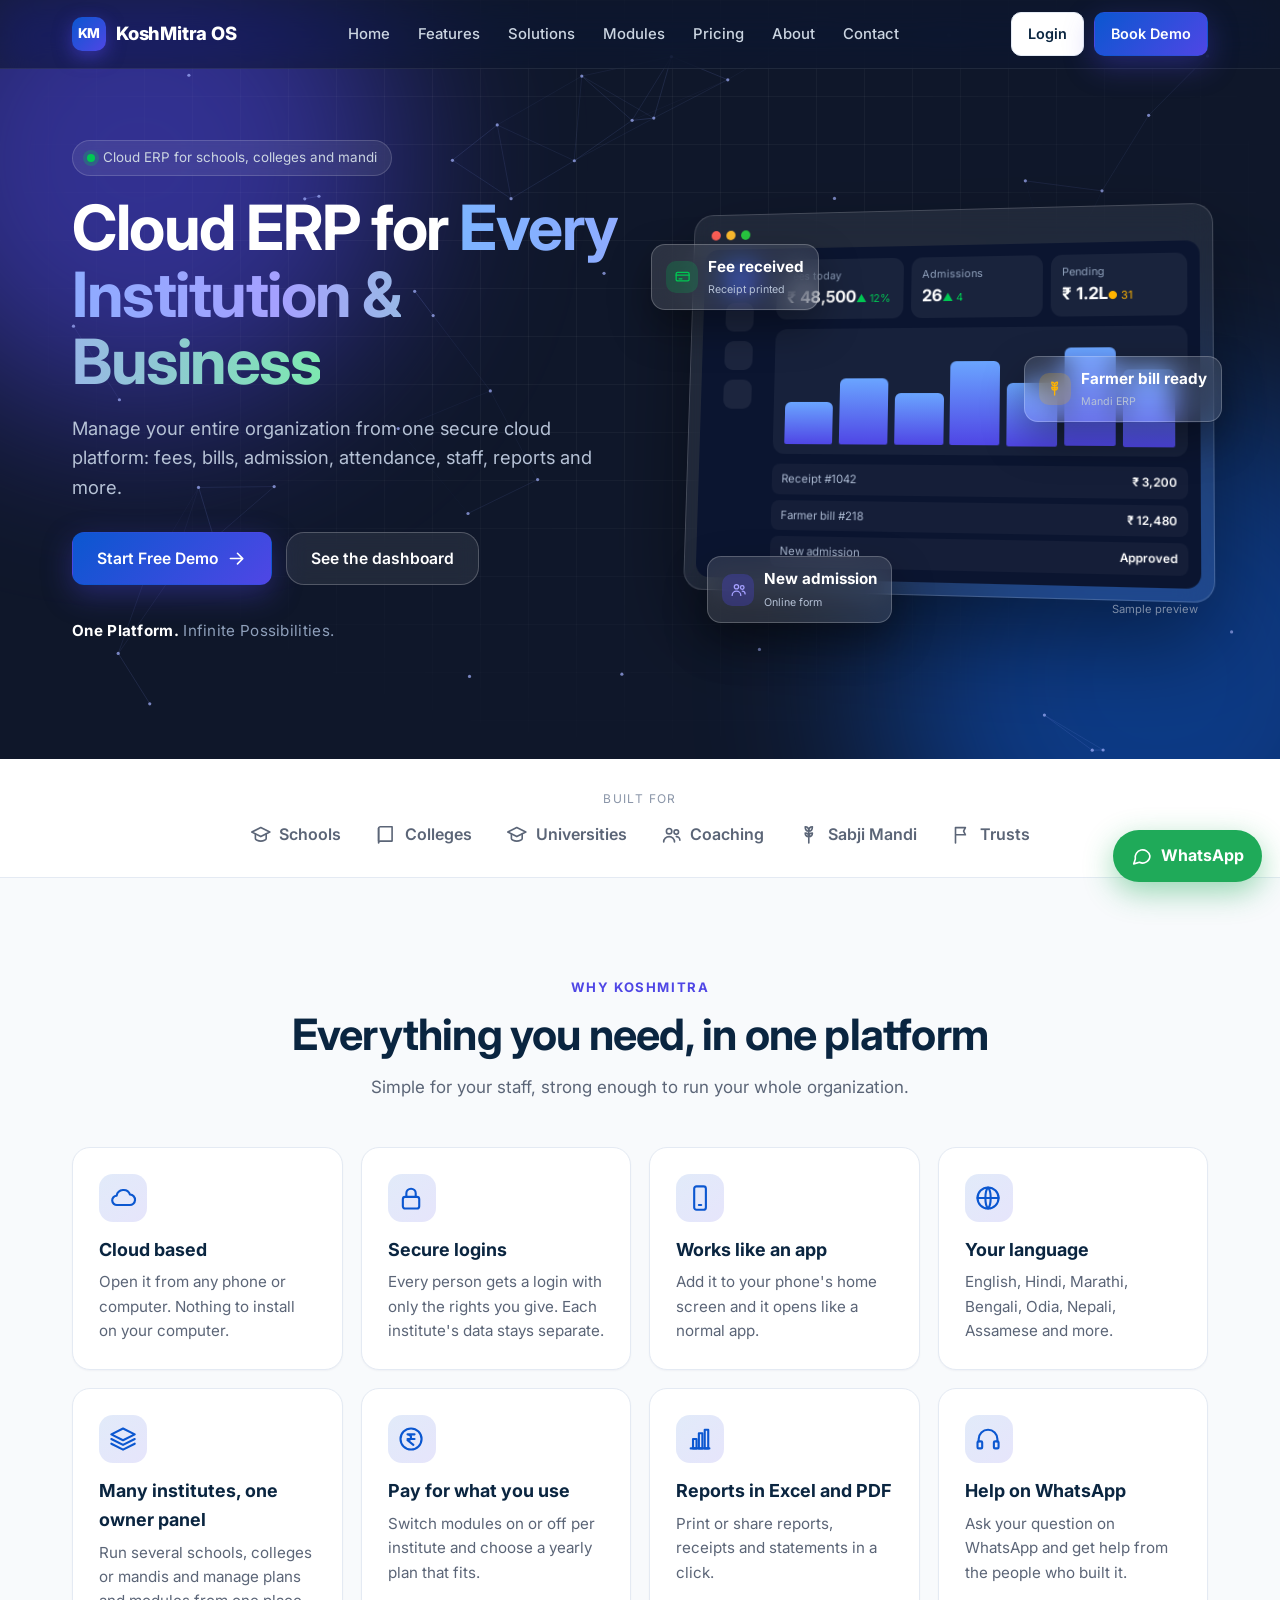
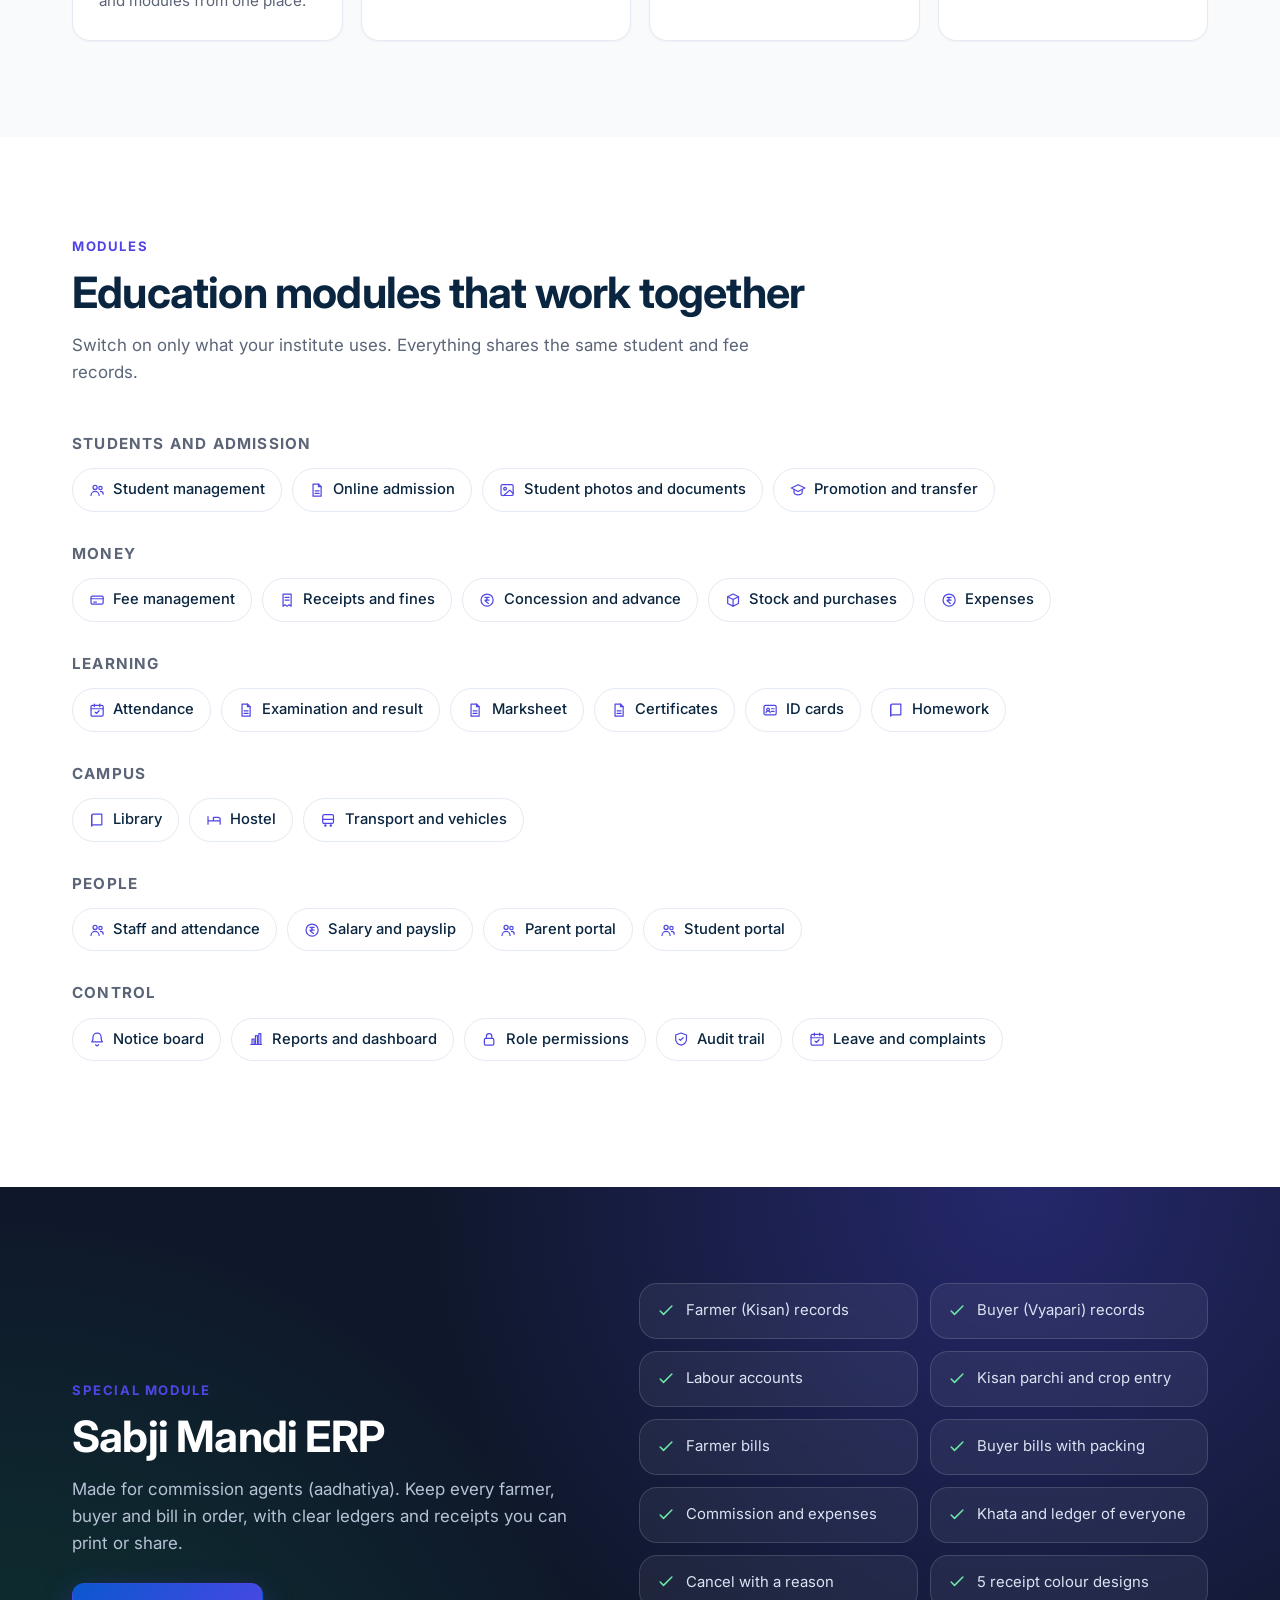
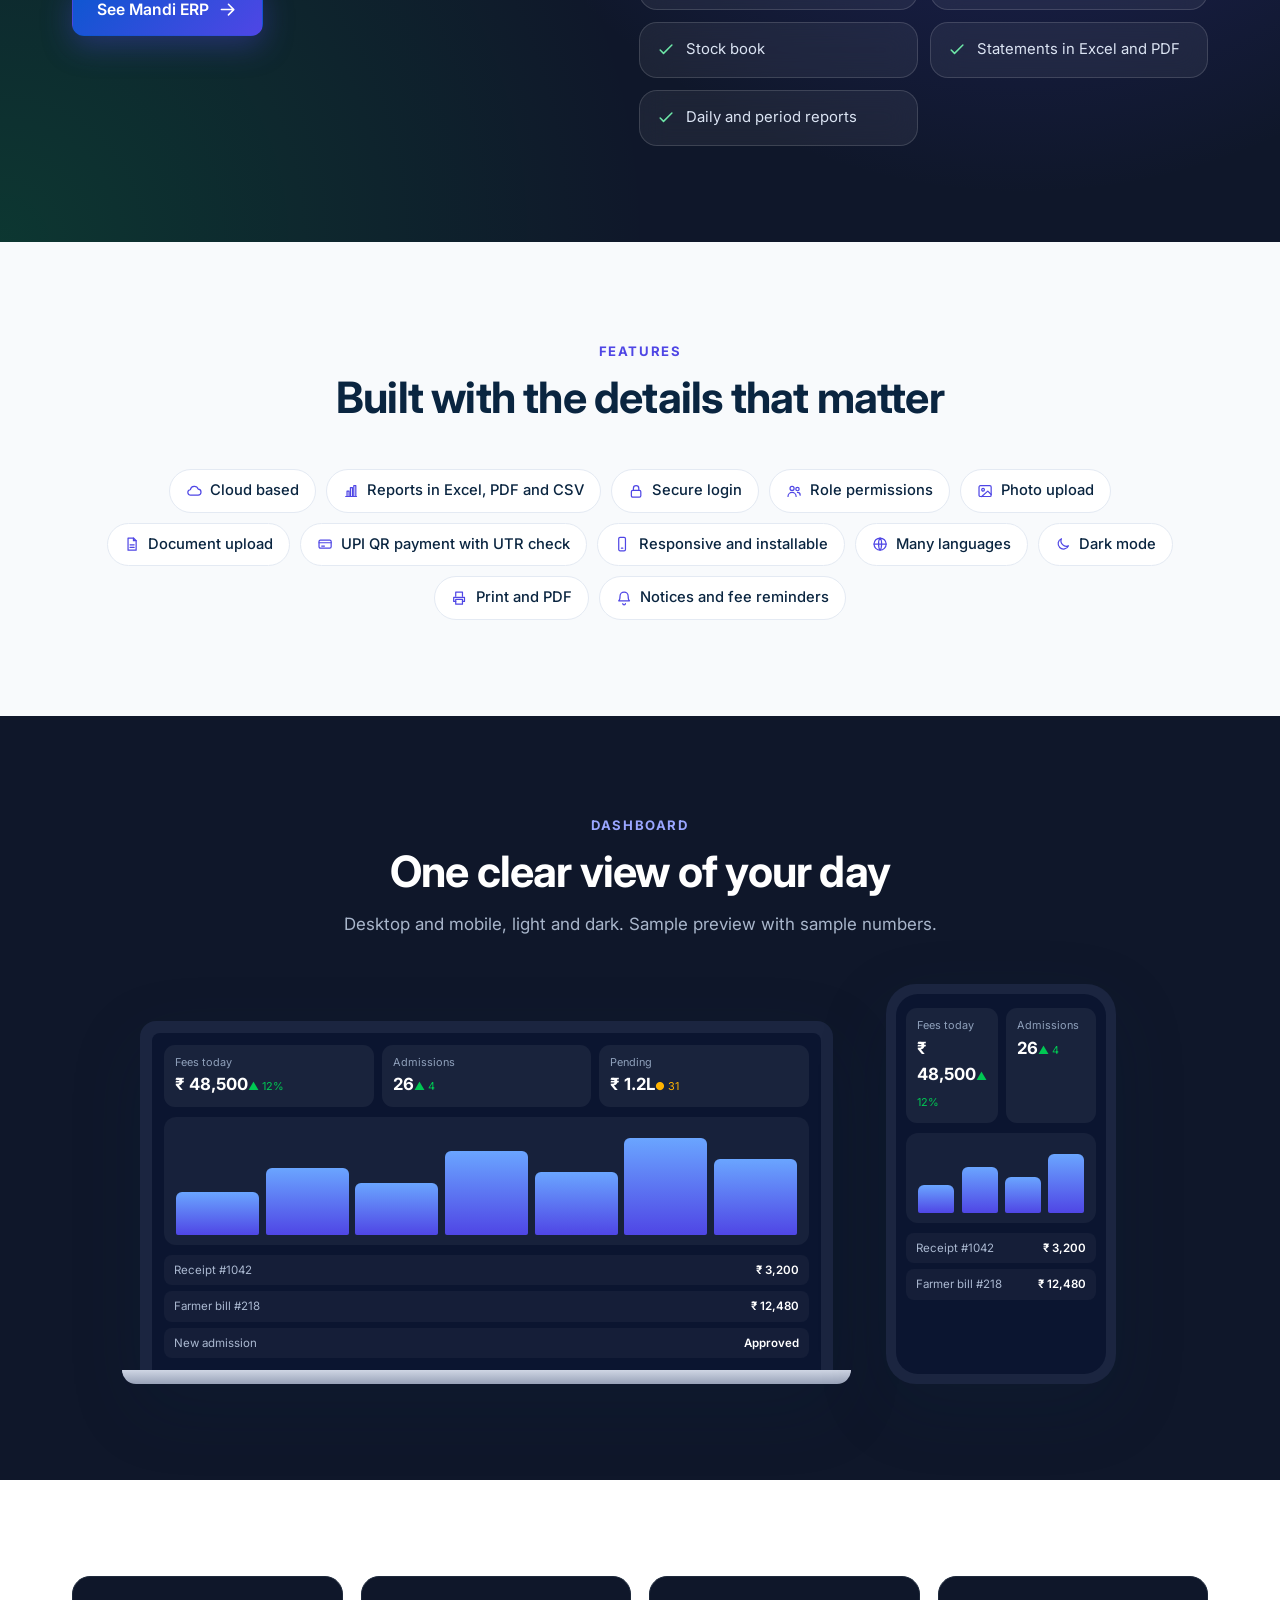
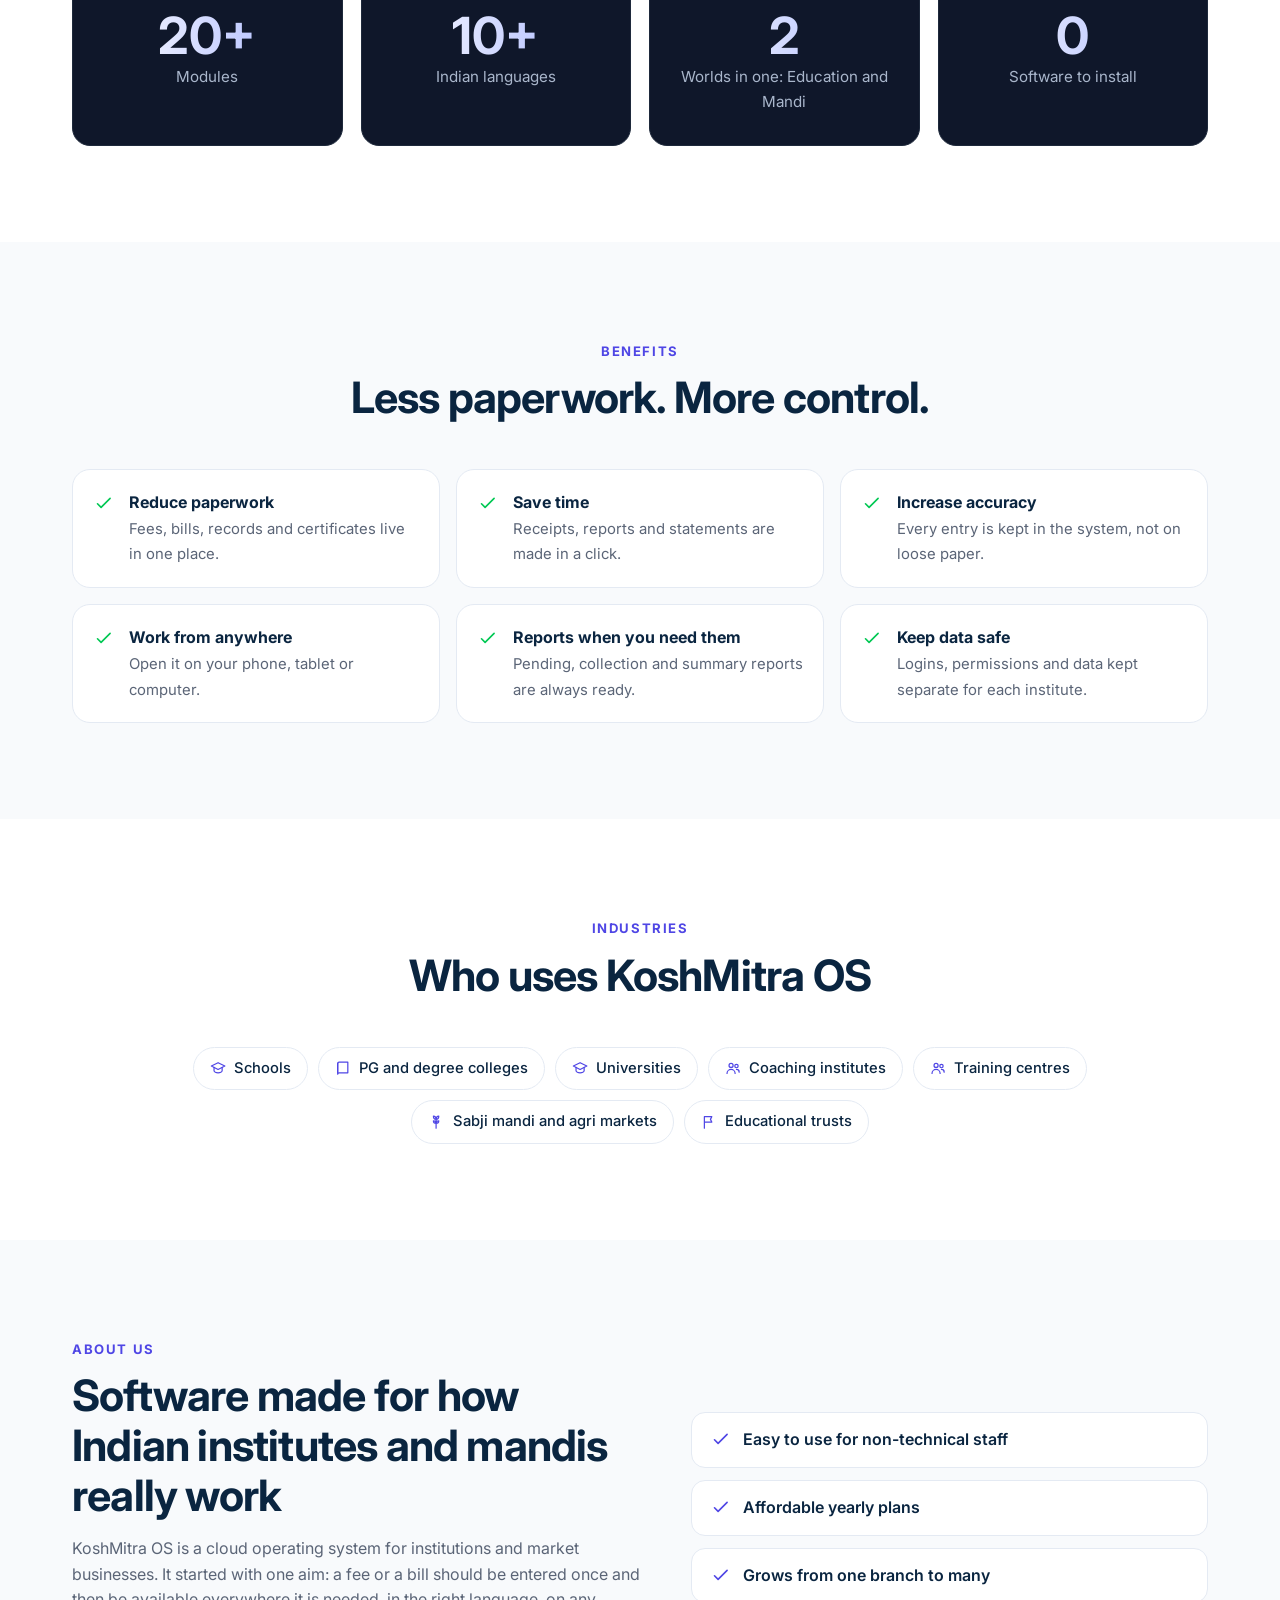
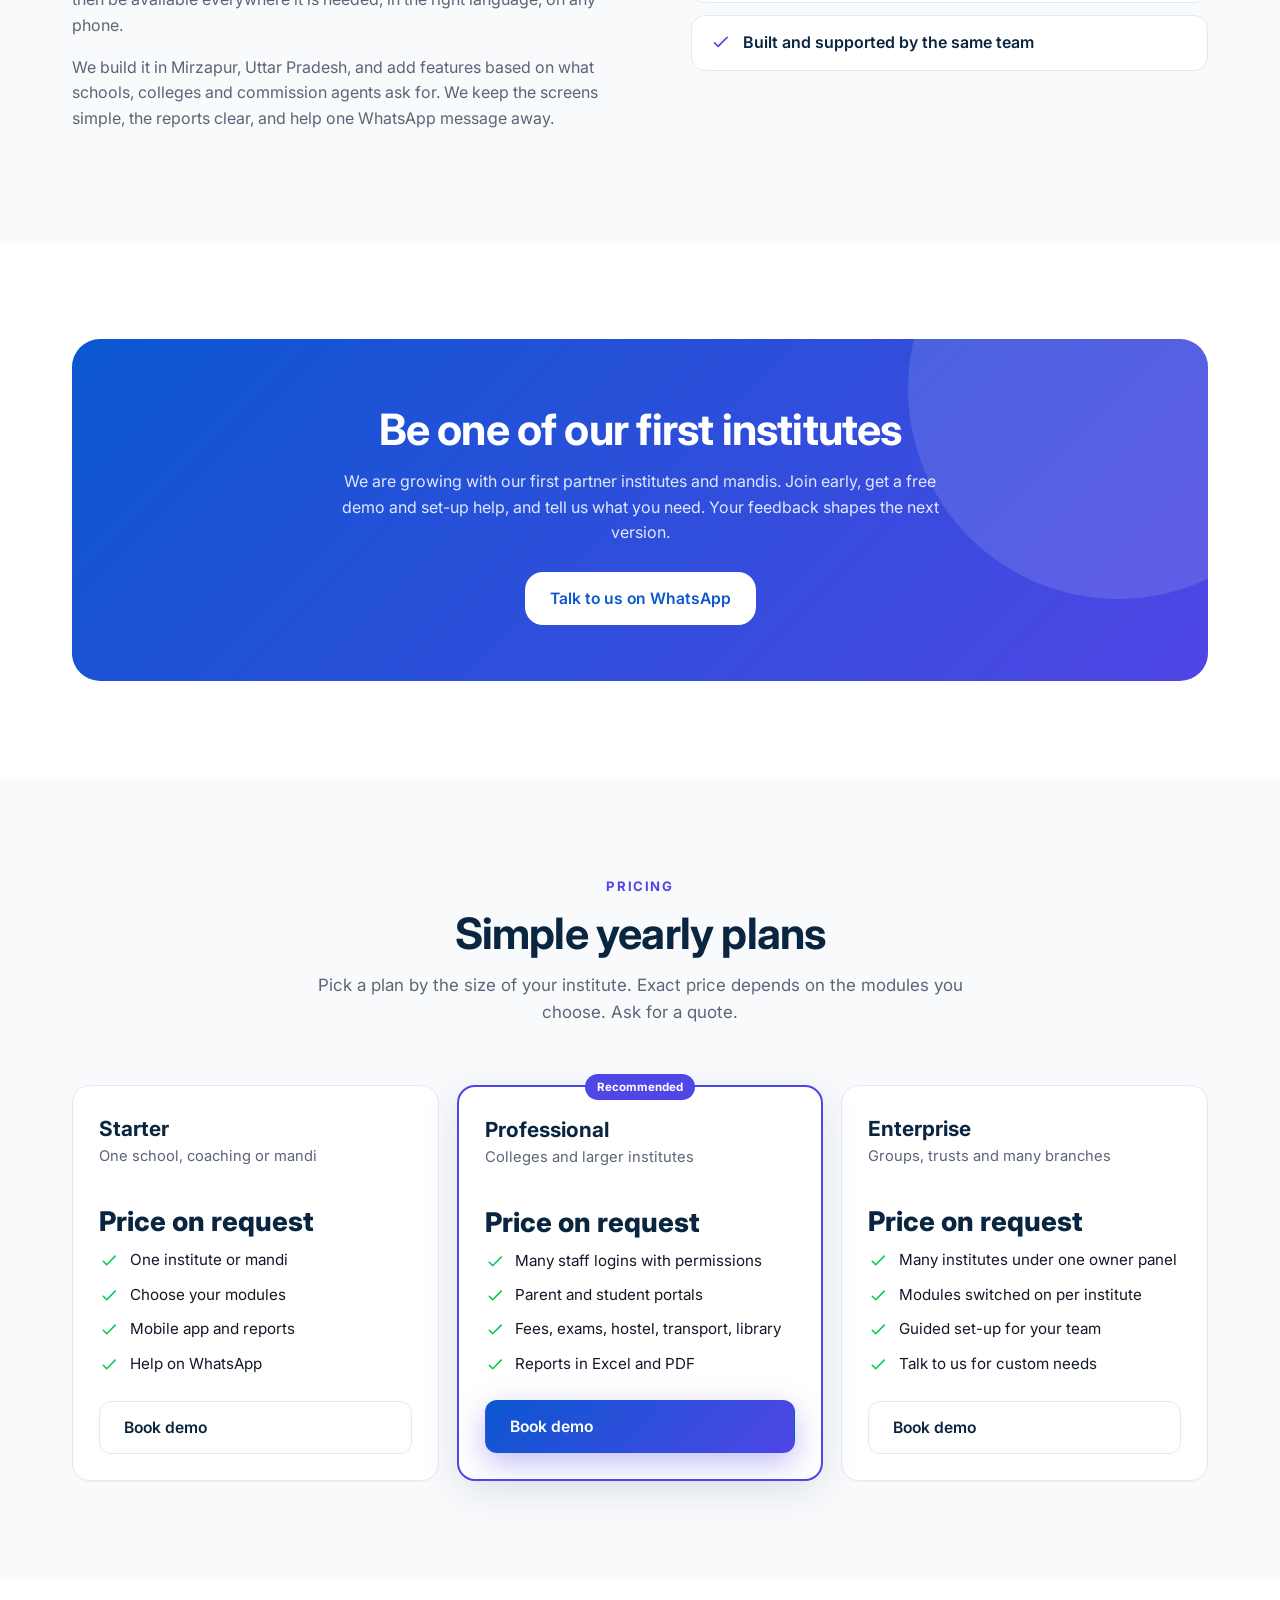
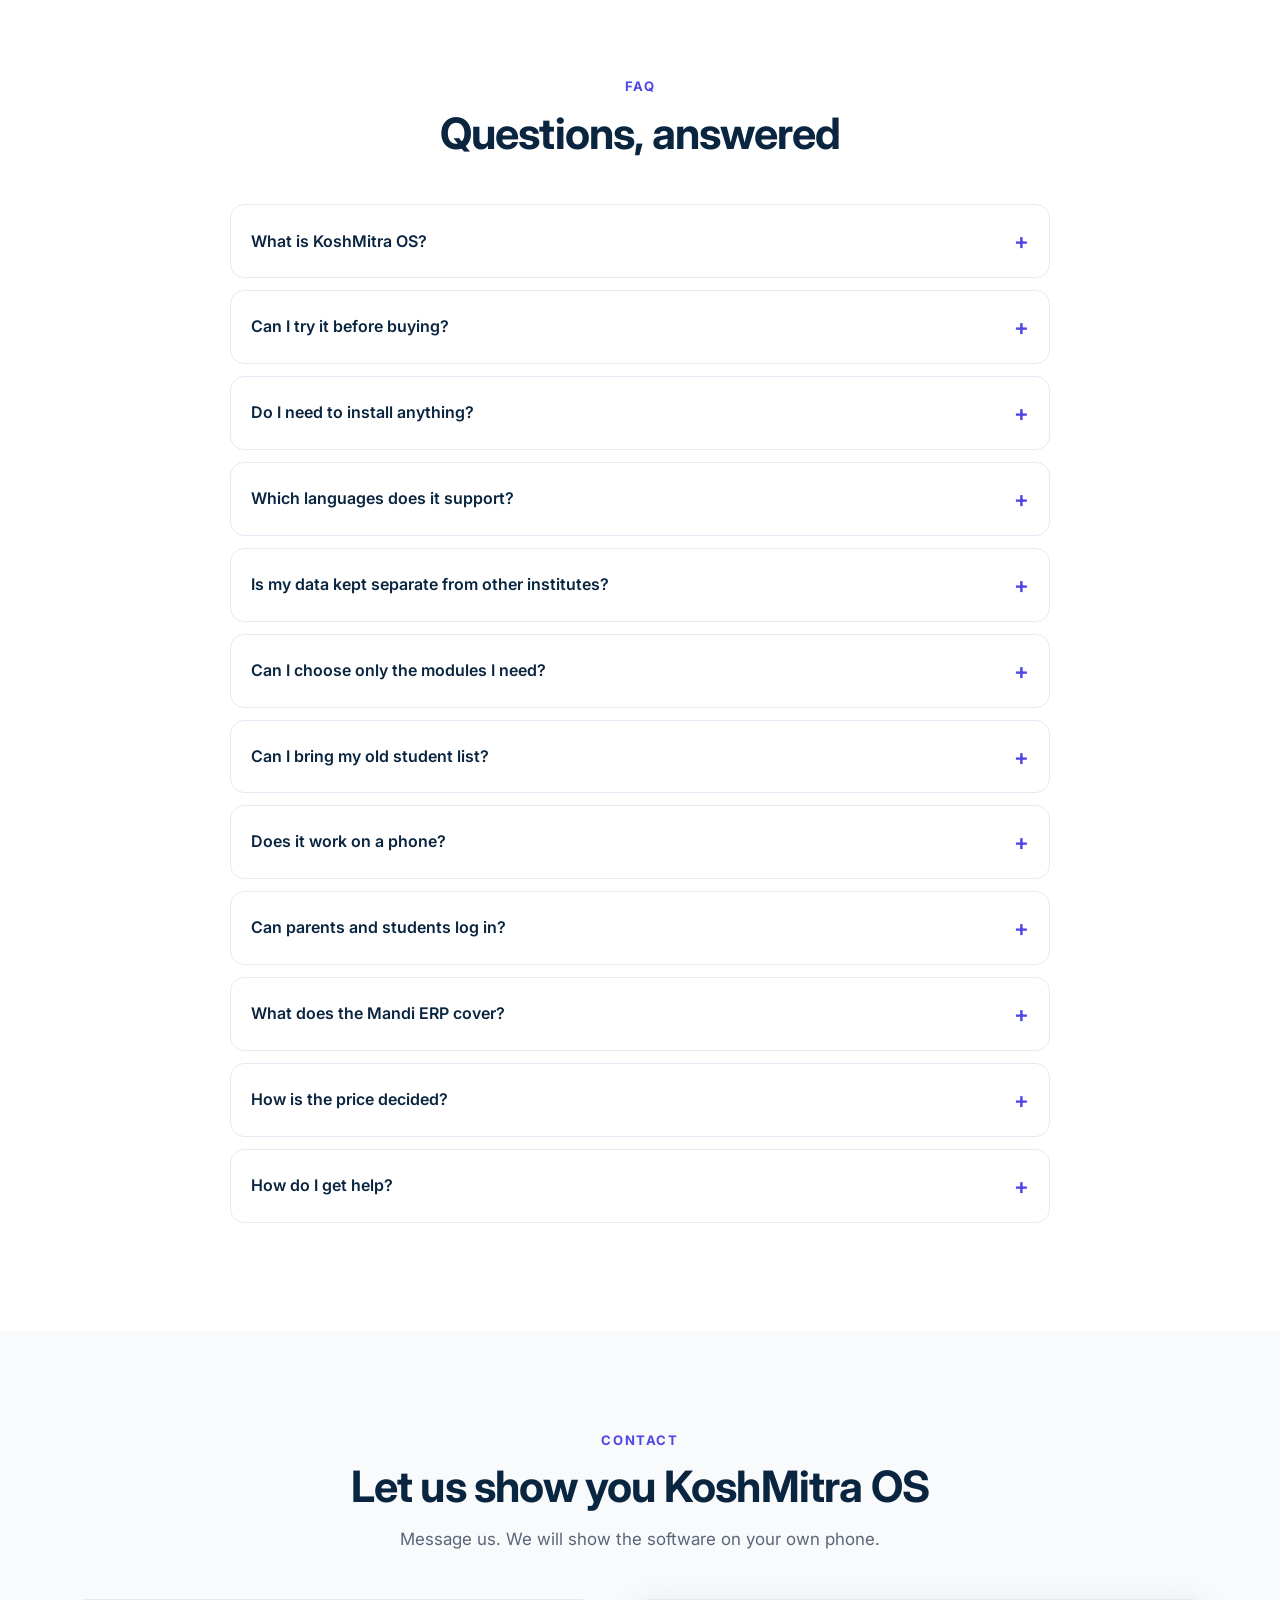
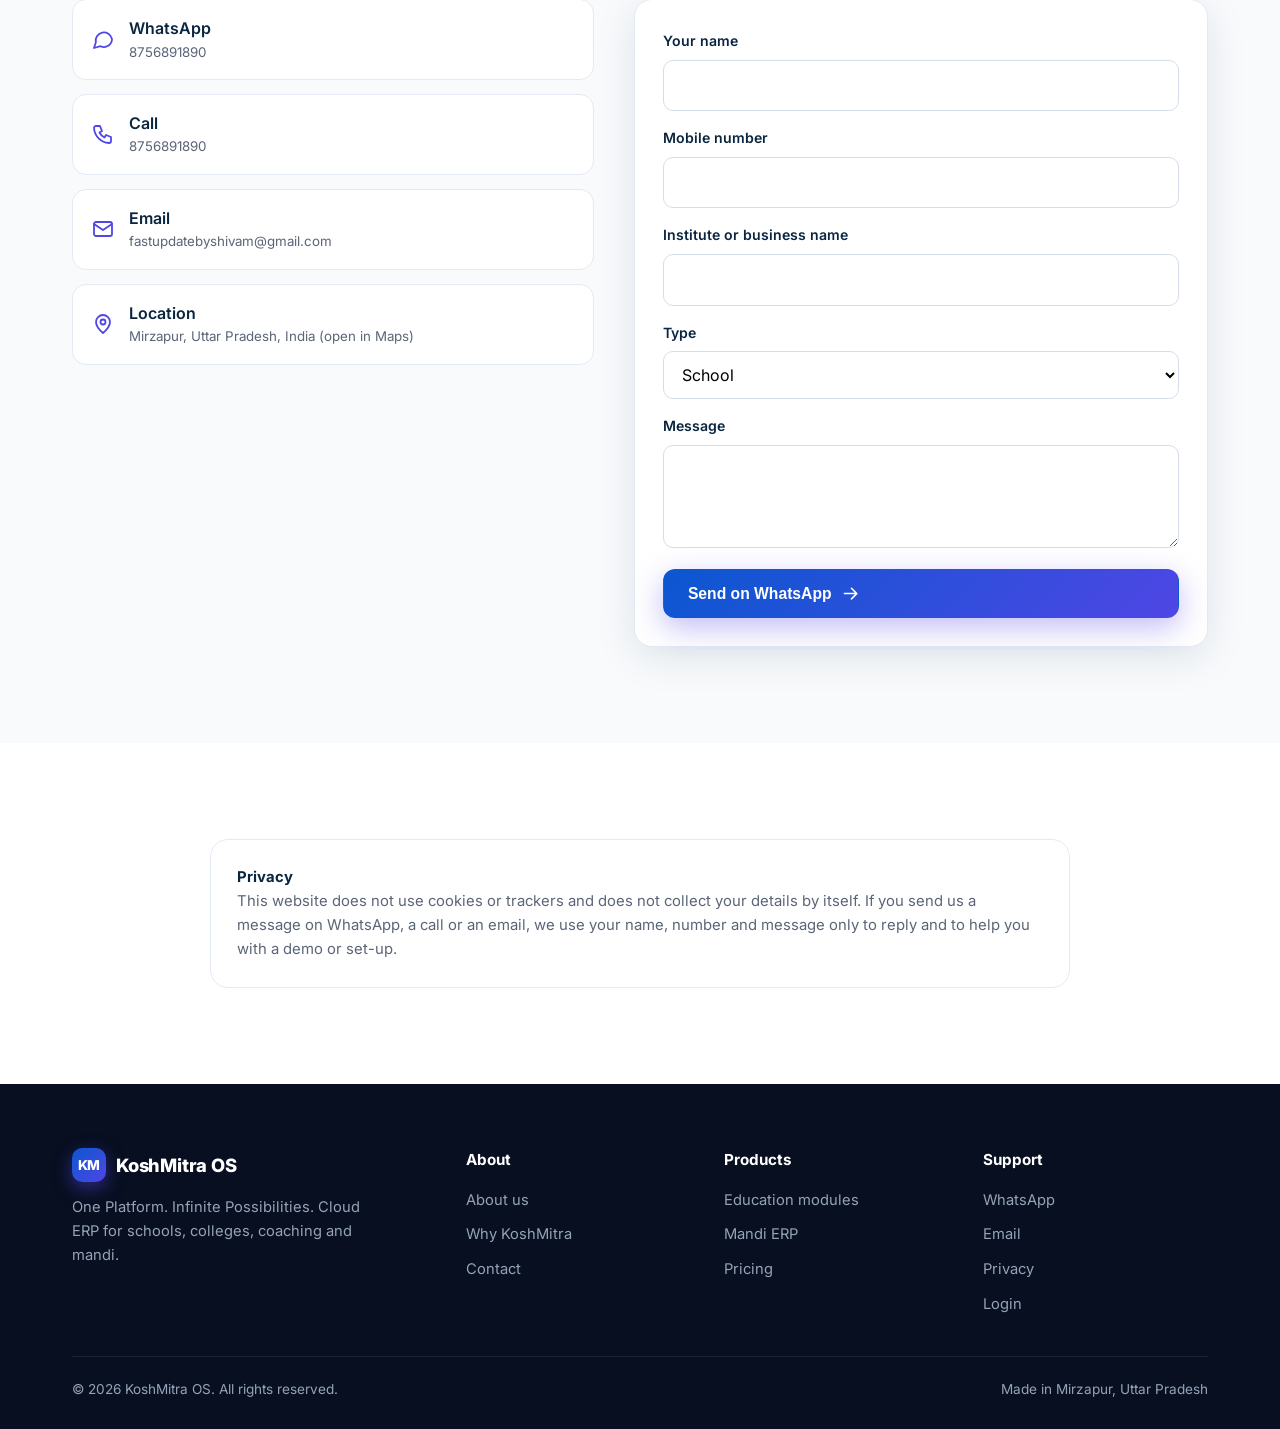
==== index.html @ 0bbc4c9a "Add files via upload" ====
<!doctype html>
<html lang="en">
<head>
<meta charset="utf-8">
<meta name="viewport" content="width=device-width, initial-scale=1">
<title>KoshMitra OS | Cloud ERP for Schools, Colleges, Coaching and Mandi</title>
<meta name="description" content="KoshMitra OS is a cloud ERP for schools, colleges, universities, coaching institutes and sabji mandi. Fees, bills, admission, attendance, reports and parent portal in one platform. Book a free demo.">
<meta name="theme-color" content="#0F172A">
<meta property="og:type" content="website">
<meta property="og:title" content="KoshMitra OS | Cloud ERP for Every Institution and Business">
<meta property="og:description" content="One platform for schools, colleges, coaching and mandi: fees, bills, admission, reports and parent portal. Works on your phone.">
<meta property="og:locale" content="en_IN">
<meta name="twitter:card" content="summary">
<link rel="preconnect" href="https://fonts.googleapis.com"><link rel="preconnect" href="https://fonts.gstatic.com" crossorigin>
<link rel="stylesheet" href="https://fonts.googleapis.com/css2?family=Inter:wght@400;500;600;700;800&display=swap">
<link rel="icon" href="data:image/svg+xml,%3Csvg xmlns='http://www.w3.org/2000/svg' viewBox='0 0 64 64'%3E%3Crect width='64' height='64' rx='14' fill='%230B57D0'/%3E%3Ctext x='32' y='43' font-size='28' font-family='Arial' font-weight='700' text-anchor='middle' fill='white'%3EKM%3C/text%3E%3C/svg%3E">
<link rel="stylesheet" href="style.css">
<script type="application/ld+json">{"@context": "https://schema.org", "@graph": [{"@type": "Organization", "name": "KoshMitra OS", "url": "https://koshmitra.online", "email": "fastupdatebyshivam@gmail.com", "telephone": "+91-8756891890", "address": {"@type": "PostalAddress", "addressLocality": "Mirzapur", "addressRegion": "Uttar Pradesh", "addressCountry": "IN"}}, {"@type": "SoftwareApplication", "name": "KoshMitra OS", "applicationCategory": "BusinessApplication", "operatingSystem": "Web", "description": "Cloud ERP for schools, colleges, universities, coaching institutes and mandi (commission agent) business."}, {"@type": "FAQPage", "mainEntity": [{"@type": "Question", "name": "What is KoshMitra OS?", "acceptedAnswer": {"@type": "Answer", "text": "KoshMitra OS is a cloud ERP. One software for schools, colleges, universities, coaching institutes and mandi (commission agent) business: fees, bills, admission, attendance, reports and more."}}, {"@type": "Question", "name": "Can I try it before buying?", "acceptedAnswer": {"@type": "Answer", "text": "Yes. Ask for a free demo on WhatsApp and we will show you the software on your own phone."}}, {"@type": "Question", "name": "Do I need to install anything?", "acceptedAnswer": {"@type": "Answer", "text": "No. It runs in your browser. On a phone you can add it to the home screen and it opens like an app."}}, {"@type": "Question", "name": "Which languages does it support?", "acceptedAnswer": {"@type": "Answer", "text": "English, Hindi, Marathi, Bengali, Odia, Nepali, Assamese, Maithili, Manipuri, Kashmiri and Sanskrit."}}, {"@type": "Question", "name": "Is my data kept separate from other institutes?", "acceptedAnswer": {"@type": "Answer", "text": "Yes. Each institute works inside its own account, and each person can open only the pages you allow."}}, {"@type": "Question", "name": "Can I choose only the modules I need?", "acceptedAnswer": {"@type": "Answer", "text": "Yes. Modules can be switched on or off for each institute, so you use only what you need."}}, {"@type": "Question", "name": "Can I bring my old student list?", "acceptedAnswer": {"@type": "Answer", "text": "Student lists can be imported from an Excel file, with photos. Tell us about your case and we will guide you."}}, {"@type": "Question", "name": "Does it work on a phone?", "acceptedAnswer": {"@type": "Answer", "text": "Yes. The pages are made for phones as well as computers, and parents and students can use their own portals from a phone."}}, {"@type": "Question", "name": "Can parents and students log in?", "acceptedAnswer": {"@type": "Answer", "text": "Yes. There is a parent portal and a student portal for fees, notices and homework."}}, {"@type": "Question", "name": "What does the Mandi ERP cover?", "acceptedAnswer": {"@type": "Answer", "text": "Farmer and buyer records, Kisan parchi, farmer and buyer bills, packing, ledgers, stock, statements and reports for a commission agent."}}, {"@type": "Question", "name": "How is the price decided?", "acceptedAnswer": {"@type": "Answer", "text": "It is a yearly plan that depends on the type of institute and the modules you choose. Message us for the price."}}, {"@type": "Question", "name": "How do I get help?", "acceptedAnswer": {"@type": "Answer", "text": "Message us on WhatsApp or write an email. We reply and help you set things up."}}]}]}</script>
</head>
<body>
<a class="sr" href="#main">Skip to content</a>
<div id="glow" aria-hidden="true"></div>
<header class="nav"><div class="wrap in">
  <a class="logo" href="#top" aria-label="KoshMitra OS home"><i>KM</i>KoshMitra OS</a>
  <button class="burger" aria-label="Open menu" aria-expanded="false">&#9776;</button>
  <ul class="menu">
    <li><a href="#top">Home</a></li><li><a href="#features">Features</a></li><li><a href="#solutions">Solutions</a></li><li><a href="#modules">Modules</a></li><li><a href="#pricing">Pricing</a></li><li><a href="#about">About</a></li><li><a href="#contact">Contact</a></li>
  </ul>
  <div class="cta"><a class="btn line sm" href="https://koshmitra.online/login">Login</a><a class="btn pri sm" href="https://wa.me/918756891890?text=Hello%2C%20I%20want%20a%20free%20demo%20of%20KoshMitra%20OS">Book Demo</a></div>
</div></header>

<main id="main">
<section class="hero" id="top">
  <canvas id="fx" aria-hidden="true"></canvas><div class="grid-bg"></div>
  <div class="wrap cols">
    <div>
      <span class="pill"><b></b>Cloud ERP for schools, colleges and mandi</span>
      <h1>Cloud ERP for <span class="grad">Every Institution &amp; Business</span></h1>
      <p class="sub">Manage your entire organization from one secure cloud platform: fees, bills, admission, attendance, staff, reports and more.</p>
      <div class="btns"><a class="btn pri" href="https://wa.me/918756891890?text=Hello%2C%20I%20want%20a%20free%20demo%20of%20KoshMitra%20OS">Start Free Demo <svg class="ic" viewBox="0 0 24 24" aria-hidden="true"><path d="M5 12h14M13 6l6 6-6 6"/></svg></a><a class="btn glass" href="#showcase">See the dashboard</a></div>
      <p class="tag"><b>One Platform.</b> Infinite Possibilities.</p>
    </div>
    <div class="stage" aria-hidden="true">
      <div class="dash"><div class="bar"><i></i><i></i><i></i></div>
        <div class="body"><div class="side"><span></span><span></span><span></span><span></span></div><div><div class="kpis"><div class="kpi"><small>Fees today</small><b>₹ 48,500</b><em>▲ 12%</em></div><div class="kpi"><small>Admissions</small><b>26</b><em>▲ 4</em></div><div class="kpi"><small>Pending</small><b>₹ 1.2L</b><em style="color:#FFB300">● 31</em></div></div><div class="chart"><i style="--h:40%"></i><i style="--h:62%"></i><i style="--h:48%"></i><i style="--h:78%"></i><i style="--h:58%"></i><i style="--h:90%"></i><i style="--h:70%"></i></div><div class="rows"><div><span>Receipt #1042</span><b>₹ 3,200</b></div><div><span>Farmer bill #218</span><b>₹ 12,480</b></div><div><span>New admission</span><b>Approved</b></div></div></div></div></div>
      <div class="float f1"><span class="dot"><svg class="ic" viewBox="0 0 24 24" aria-hidden="true"><rect x="3" y="6" width="18" height="12" rx="2"/><path d="M3 10h18M7 15h4"/></svg></span><span><b>Fee received</b><small>Receipt printed</small></span></div>
      <div class="float f2"><span class="dot"><svg class="ic" viewBox="0 0 24 24" aria-hidden="true"><path d="M12 21V8M12 8c-3 0-4-2-4-5 3 0 4 2 4 5zM12 8c3 0 4-2 4-5-3 0-4 2-4 5zM12 14c-3 0-4-2-4-4 3 0 4 2 4 4zM12 14c3 0 4-2 4-4-3 0-4 2-4 4z"/></svg></span><span><b>Farmer bill ready</b><small>Mandi ERP</small></span></div>
      <div class="float f3"><span class="dot"><svg class="ic" viewBox="0 0 24 24" aria-hidden="true"><circle cx="9" cy="8" r="3"/><path d="M3 20c0-3.3 2.7-6 6-6s6 2.7 6 6"/><circle cx="17" cy="9" r="2.5"/><path d="M17 14c2.2 0 4 1.8 4 4"/></svg></span><span><b>New admission</b><small>Online form</small></span></div>
      <span class="note">Sample preview</span>
    </div>
  </div>
</section>

<div class="strip"><div class="wrap"><small>Built for</small><div class="row">
  <span><svg class="ic" viewBox="0 0 24 24" aria-hidden="true"><path d="M2 9l10-5 10 5-10 5z"/><path d="M6 11v5c0 1.5 3 3 6 3s6-1.5 6-3v-5"/></svg>Schools</span><span><svg class="ic" viewBox="0 0 24 24" aria-hidden="true"><path d="M4 5a2 2 0 0 1 2-2h13v16H6a2 2 0 0 0-2 2z"/><path d="M4 19V5"/></svg>Colleges</span><span><svg class="ic" viewBox="0 0 24 24" aria-hidden="true"><path d="M2 9l10-5 10 5-10 5z"/><path d="M6 11v5c0 1.5 3 3 6 3s6-1.5 6-3v-5"/></svg>Universities</span><span><svg class="ic" viewBox="0 0 24 24" aria-hidden="true"><circle cx="9" cy="8" r="3"/><path d="M3 20c0-3.3 2.7-6 6-6s6 2.7 6 6"/><circle cx="17" cy="9" r="2.5"/><path d="M17 14c2.2 0 4 1.8 4 4"/></svg>Coaching</span><span><svg class="ic" viewBox="0 0 24 24" aria-hidden="true"><path d="M12 21V8M12 8c-3 0-4-2-4-5 3 0 4 2 4 5zM12 8c3 0 4-2 4-5-3 0-4 2-4 5zM12 14c-3 0-4-2-4-4 3 0 4 2 4 4zM12 14c3 0 4-2 4-4-3 0-4 2-4 4z"/></svg>Sabji Mandi</span><span><svg class="ic" viewBox="0 0 24 24" aria-hidden="true"><path d="M5 21V4M5 4h11l-2 4 2 4H5"/></svg>Trusts</span>
</div></div></div>

<section id="features" class="alt"><div class="wrap">
  <div class="head center rv"><span class="eyebrow">Why KoshMitra</span><h2>Everything you need, in one platform</h2><p class="lead">Simple for your staff, strong enough to run your whole organization.</p></div>
  <div class="grid g4"><div class="card rv d1"><div class="badge"><svg class="ic" viewBox="0 0 24 24" aria-hidden="true"><path d="M7 18a4 4 0 0 1-.5-8A6 6 0 0 1 18 9a4.5 4.5 0 0 1-.5 9z"/></svg></div><h3>Cloud based</h3><p>Open it from any phone or computer. Nothing to install on your computer.</p></div><div class="card rv d2"><div class="badge"><svg class="ic" viewBox="0 0 24 24" aria-hidden="true"><rect x="5" y="11" width="14" height="10" rx="2"/><path d="M8 11V8a4 4 0 0 1 8 0v3"/></svg></div><h3>Secure logins</h3><p>Every person gets a login with only the rights you give. Each institute's data stays separate.</p></div><div class="card rv d3"><div class="badge"><svg class="ic" viewBox="0 0 24 24" aria-hidden="true"><rect x="7" y="2" width="10" height="20" rx="2"/><path d="M11 18h2"/></svg></div><h3>Works like an app</h3><p>Add it to your phone's home screen and it opens like a normal app.</p></div><div class="card rv d1"><div class="badge"><svg class="ic" viewBox="0 0 24 24" aria-hidden="true"><circle cx="12" cy="12" r="9"/><path d="M3 12h18M12 3c3 3 3 15 0 18-3-3-3-15 0-18"/></svg></div><h3>Your language</h3><p>English, Hindi, Marathi, Bengali, Odia, Nepali, Assamese and more.</p></div><div class="card rv d2"><div class="badge"><svg class="ic" viewBox="0 0 24 24" aria-hidden="true"><path d="M12 3l10 5-10 5L2 8z"/><path d="M2 12l10 5 10-5M2 16l10 5 10-5"/></svg></div><h3>Many institutes, one owner panel</h3><p>Run several schools, colleges or mandis and manage plans and modules from one place.</p></div><div class="card rv d3"><div class="badge"><svg class="ic" viewBox="0 0 24 24" aria-hidden="true"><circle cx="12" cy="12" r="9"/><path d="M9 8h6M9 12h6M9 8c4 0 4 5 0 5l5 4"/></svg></div><h3>Pay for what you use</h3><p>Switch modules on or off per institute and choose a yearly plan that fits.</p></div><div class="card rv d1"><div class="badge"><svg class="ic" viewBox="0 0 24 24" aria-hidden="true"><path d="M4 20h16"/><rect x="6" y="12" width="3" height="8"/><rect x="11" y="7" width="3" height="13"/><rect x="16" y="4" width="3" height="16"/></svg></div><h3>Reports in Excel and PDF</h3><p>Print or share reports, receipts and statements in a click.</p></div><div class="card rv d2"><div class="badge"><svg class="ic" viewBox="0 0 24 24" aria-hidden="true"><path d="M4 14v-2a8 8 0 0 1 16 0v2"/><rect x="3" y="14" width="4" height="6" rx="1"/><rect x="17" y="14" width="4" height="6" rx="1"/></svg></div><h3>Help on WhatsApp</h3><p>Ask your question on WhatsApp and get help from the people who built it.</p></div></div>
</div></section>

<section id="modules"><div class="wrap">
  <div class="head rv"><span class="eyebrow">Modules</span><h2>Education modules that work together</h2><p class="lead">Switch on only what your institute uses. Everything shares the same student and fee records.</p></div>
  <div class="mgroup rv"><h3>Students and admission</h3><div class="chips"><span class="chip"><svg class="ic" viewBox="0 0 24 24" aria-hidden="true"><circle cx="9" cy="8" r="3"/><path d="M3 20c0-3.3 2.7-6 6-6s6 2.7 6 6"/><circle cx="17" cy="9" r="2.5"/><path d="M17 14c2.2 0 4 1.8 4 4"/></svg>Student management</span><span class="chip"><svg class="ic" viewBox="0 0 24 24" aria-hidden="true"><path d="M6 3h8l4 4v14H6z"/><path d="M14 3v4h4M9 13h6M9 17h6"/></svg>Online admission</span><span class="chip"><svg class="ic" viewBox="0 0 24 24" aria-hidden="true"><rect x="3" y="4" width="18" height="16" rx="2"/><circle cx="9" cy="10" r="2"/><path d="M21 17l-5-5-9 8"/></svg>Student photos and documents</span><span class="chip"><svg class="ic" viewBox="0 0 24 24" aria-hidden="true"><path d="M2 9l10-5 10 5-10 5z"/><path d="M6 11v5c0 1.5 3 3 6 3s6-1.5 6-3v-5"/></svg>Promotion and transfer</span></div></div><div class="mgroup rv"><h3>Money</h3><div class="chips"><span class="chip"><svg class="ic" viewBox="0 0 24 24" aria-hidden="true"><rect x="3" y="6" width="18" height="12" rx="2"/><path d="M3 10h18M7 15h4"/></svg>Fee management</span><span class="chip"><svg class="ic" viewBox="0 0 24 24" aria-hidden="true"><path d="M6 3h12v18l-3-2-3 2-3-2-3 2z"/><path d="M9 8h6M9 12h6"/></svg>Receipts and fines</span><span class="chip"><svg class="ic" viewBox="0 0 24 24" aria-hidden="true"><circle cx="12" cy="12" r="9"/><path d="M9 8h6M9 12h6M9 8c4 0 4 5 0 5l5 4"/></svg>Concession and advance</span><span class="chip"><svg class="ic" viewBox="0 0 24 24" aria-hidden="true"><path d="M12 3l8 4v10l-8 4-8-4V7z"/><path d="M4 7l8 4 8-4M12 11v10"/></svg>Stock and purchases</span><span class="chip"><svg class="ic" viewBox="0 0 24 24" aria-hidden="true"><circle cx="12" cy="12" r="9"/><path d="M9 8h6M9 12h6M9 8c4 0 4 5 0 5l5 4"/></svg>Expenses</span></div></div><div class="mgroup rv"><h3>Learning</h3><div class="chips"><span class="chip"><svg class="ic" viewBox="0 0 24 24" aria-hidden="true"><rect x="3" y="5" width="18" height="16" rx="2"/><path d="M3 10h18M8 3v4M16 3v4M9 15l2 2 4-4"/></svg>Attendance</span><span class="chip"><svg class="ic" viewBox="0 0 24 24" aria-hidden="true"><path d="M6 3h8l4 4v14H6z"/><path d="M14 3v4h4M9 13h6M9 17h6"/></svg>Examination and result</span><span class="chip"><svg class="ic" viewBox="0 0 24 24" aria-hidden="true"><path d="M6 3h8l4 4v14H6z"/><path d="M14 3v4h4M9 13h6M9 17h6"/></svg>Marksheet</span><span class="chip"><svg class="ic" viewBox="0 0 24 24" aria-hidden="true"><path d="M6 3h8l4 4v14H6z"/><path d="M14 3v4h4M9 13h6M9 17h6"/></svg>Certificates</span><span class="chip"><svg class="ic" viewBox="0 0 24 24" aria-hidden="true"><rect x="3" y="5" width="18" height="14" rx="2"/><circle cx="9" cy="11" r="2"/><path d="M6 16c0-1.7 1.3-3 3-3s3 1.3 3 3M14 10h4M14 14h4"/></svg>ID cards</span><span class="chip"><svg class="ic" viewBox="0 0 24 24" aria-hidden="true"><path d="M4 5a2 2 0 0 1 2-2h13v16H6a2 2 0 0 0-2 2z"/><path d="M4 19V5"/></svg>Homework</span></div></div><div class="mgroup rv"><h3>Campus</h3><div class="chips"><span class="chip"><svg class="ic" viewBox="0 0 24 24" aria-hidden="true"><path d="M4 5a2 2 0 0 1 2-2h13v16H6a2 2 0 0 0-2 2z"/><path d="M4 19V5"/></svg>Library</span><span class="chip"><svg class="ic" viewBox="0 0 24 24" aria-hidden="true"><path d="M3 18V7M3 13h18v5M21 13v-2a3 3 0 0 0-3-3h-7v5"/></svg>Hostel</span><span class="chip"><svg class="ic" viewBox="0 0 24 24" aria-hidden="true"><rect x="4" y="4" width="16" height="13" rx="2"/><path d="M4 11h16"/><circle cx="8" cy="20" r="1"/><circle cx="16" cy="20" r="1"/></svg>Transport and vehicles</span></div></div><div class="mgroup rv"><h3>People</h3><div class="chips"><span class="chip"><svg class="ic" viewBox="0 0 24 24" aria-hidden="true"><circle cx="9" cy="8" r="3"/><path d="M3 20c0-3.3 2.7-6 6-6s6 2.7 6 6"/><circle cx="17" cy="9" r="2.5"/><path d="M17 14c2.2 0 4 1.8 4 4"/></svg>Staff and attendance</span><span class="chip"><svg class="ic" viewBox="0 0 24 24" aria-hidden="true"><circle cx="12" cy="12" r="9"/><path d="M9 8h6M9 12h6M9 8c4 0 4 5 0 5l5 4"/></svg>Salary and payslip</span><span class="chip"><svg class="ic" viewBox="0 0 24 24" aria-hidden="true"><circle cx="9" cy="8" r="3"/><path d="M3 20c0-3.3 2.7-6 6-6s6 2.7 6 6"/><circle cx="17" cy="9" r="2.5"/><path d="M17 14c2.2 0 4 1.8 4 4"/></svg>Parent portal</span><span class="chip"><svg class="ic" viewBox="0 0 24 24" aria-hidden="true"><circle cx="9" cy="8" r="3"/><path d="M3 20c0-3.3 2.7-6 6-6s6 2.7 6 6"/><circle cx="17" cy="9" r="2.5"/><path d="M17 14c2.2 0 4 1.8 4 4"/></svg>Student portal</span></div></div><div class="mgroup rv"><h3>Control</h3><div class="chips"><span class="chip"><svg class="ic" viewBox="0 0 24 24" aria-hidden="true"><path d="M6 9a6 6 0 0 1 12 0c0 6 2 7 2 7H4s2-1 2-7"/><path d="M10 20a2 2 0 0 0 4 0"/></svg>Notice board</span><span class="chip"><svg class="ic" viewBox="0 0 24 24" aria-hidden="true"><path d="M4 20h16"/><rect x="6" y="12" width="3" height="8"/><rect x="11" y="7" width="3" height="13"/><rect x="16" y="4" width="3" height="16"/></svg>Reports and dashboard</span><span class="chip"><svg class="ic" viewBox="0 0 24 24" aria-hidden="true"><rect x="5" y="11" width="14" height="10" rx="2"/><path d="M8 11V8a4 4 0 0 1 8 0v3"/></svg>Role permissions</span><span class="chip"><svg class="ic" viewBox="0 0 24 24" aria-hidden="true"><path d="M12 3l8 3v6c0 5-3.5 8-8 9-4.5-1-8-4-8-9V6z"/><path d="M9 12l2 2 4-4"/></svg>Audit trail</span><span class="chip"><svg class="ic" viewBox="0 0 24 24" aria-hidden="true"><rect x="3" y="5" width="18" height="16" rx="2"/><path d="M3 10h18M8 3v4M16 3v4M9 15l2 2 4-4"/></svg>Leave and complaints</span></div></div>
</div></section>

<section class="mandi" id="solutions"><div class="wrap cols">
  <div class="rv"><span class="eyebrow">Special module</span><h2 style="color:#fff">Sabji Mandi ERP</h2>
    <p class="lead" style="color:#b6c2d6">Made for commission agents (aadhatiya). Keep every farmer, buyer and bill in order, with clear ledgers and receipts you can print or share.</p>
    <p style="margin-top:26px"><a class="btn pri" href="https://wa.me/918756891890?text=Hello%2C%20I%20want%20a%20free%20demo%20of%20KoshMitra%20OS">See Mandi ERP <svg class="ic" viewBox="0 0 24 24" aria-hidden="true"><path d="M5 12h14M13 6l6 6-6 6"/></svg></a></p></div>
  <div class="mgrid rv d1"><div class="glass"><svg class="ic" viewBox="0 0 24 24" aria-hidden="true"><path d="M5 12l4 4 10-10"/></svg>Farmer (Kisan) records</div><div class="glass"><svg class="ic" viewBox="0 0 24 24" aria-hidden="true"><path d="M5 12l4 4 10-10"/></svg>Buyer (Vyapari) records</div><div class="glass"><svg class="ic" viewBox="0 0 24 24" aria-hidden="true"><path d="M5 12l4 4 10-10"/></svg>Labour accounts</div><div class="glass"><svg class="ic" viewBox="0 0 24 24" aria-hidden="true"><path d="M5 12l4 4 10-10"/></svg>Kisan parchi and crop entry</div><div class="glass"><svg class="ic" viewBox="0 0 24 24" aria-hidden="true"><path d="M5 12l4 4 10-10"/></svg>Farmer bills</div><div class="glass"><svg class="ic" viewBox="0 0 24 24" aria-hidden="true"><path d="M5 12l4 4 10-10"/></svg>Buyer bills with packing</div><div class="glass"><svg class="ic" viewBox="0 0 24 24" aria-hidden="true"><path d="M5 12l4 4 10-10"/></svg>Commission and expenses</div><div class="glass"><svg class="ic" viewBox="0 0 24 24" aria-hidden="true"><path d="M5 12l4 4 10-10"/></svg>Khata and ledger of everyone</div><div class="glass"><svg class="ic" viewBox="0 0 24 24" aria-hidden="true"><path d="M5 12l4 4 10-10"/></svg>Cancel with a reason</div><div class="glass"><svg class="ic" viewBox="0 0 24 24" aria-hidden="true"><path d="M5 12l4 4 10-10"/></svg>5 receipt colour designs</div><div class="glass"><svg class="ic" viewBox="0 0 24 24" aria-hidden="true"><path d="M5 12l4 4 10-10"/></svg>Stock book</div><div class="glass"><svg class="ic" viewBox="0 0 24 24" aria-hidden="true"><path d="M5 12l4 4 10-10"/></svg>Statements in Excel and PDF</div><div class="glass"><svg class="ic" viewBox="0 0 24 24" aria-hidden="true"><path d="M5 12l4 4 10-10"/></svg>Daily and period reports</div></div>
</div></section>

<section class="alt" id="more"><div class="wrap">
  <div class="head center rv"><span class="eyebrow">Features</span><h2>Built with the details that matter</h2></div>
  <div class="chips rv" style="justify-content:center"><span class="chip"><svg class="ic" viewBox="0 0 24 24" aria-hidden="true"><path d="M7 18a4 4 0 0 1-.5-8A6 6 0 0 1 18 9a4.5 4.5 0 0 1-.5 9z"/></svg>Cloud based</span><span class="chip"><svg class="ic" viewBox="0 0 24 24" aria-hidden="true"><path d="M4 20h16"/><rect x="6" y="12" width="3" height="8"/><rect x="11" y="7" width="3" height="13"/><rect x="16" y="4" width="3" height="16"/></svg>Reports in Excel, PDF and CSV</span><span class="chip"><svg class="ic" viewBox="0 0 24 24" aria-hidden="true"><rect x="5" y="11" width="14" height="10" rx="2"/><path d="M8 11V8a4 4 0 0 1 8 0v3"/></svg>Secure login</span><span class="chip"><svg class="ic" viewBox="0 0 24 24" aria-hidden="true"><circle cx="9" cy="8" r="3"/><path d="M3 20c0-3.3 2.7-6 6-6s6 2.7 6 6"/><circle cx="17" cy="9" r="2.5"/><path d="M17 14c2.2 0 4 1.8 4 4"/></svg>Role permissions</span><span class="chip"><svg class="ic" viewBox="0 0 24 24" aria-hidden="true"><rect x="3" y="4" width="18" height="16" rx="2"/><circle cx="9" cy="10" r="2"/><path d="M21 17l-5-5-9 8"/></svg>Photo upload</span><span class="chip"><svg class="ic" viewBox="0 0 24 24" aria-hidden="true"><path d="M6 3h8l4 4v14H6z"/><path d="M14 3v4h4M9 13h6M9 17h6"/></svg>Document upload</span><span class="chip"><svg class="ic" viewBox="0 0 24 24" aria-hidden="true"><rect x="3" y="6" width="18" height="12" rx="2"/><path d="M3 10h18M7 15h4"/></svg>UPI QR payment with UTR check</span><span class="chip"><svg class="ic" viewBox="0 0 24 24" aria-hidden="true"><rect x="7" y="2" width="10" height="20" rx="2"/><path d="M11 18h2"/></svg>Responsive and installable</span><span class="chip"><svg class="ic" viewBox="0 0 24 24" aria-hidden="true"><circle cx="12" cy="12" r="9"/><path d="M3 12h18M12 3c3 3 3 15 0 18-3-3-3-15 0-18"/></svg>Many languages</span><span class="chip"><svg class="ic" viewBox="0 0 24 24" aria-hidden="true"><path d="M20 14.5A8 8 0 0 1 9.5 4 8 8 0 1 0 20 14.5z"/></svg>Dark mode</span><span class="chip"><svg class="ic" viewBox="0 0 24 24" aria-hidden="true"><path d="M7 9V3h10v6M7 17H4v-6h16v6h-3"/><rect x="7" y="14" width="10" height="7"/></svg>Print and PDF</span><span class="chip"><svg class="ic" viewBox="0 0 24 24" aria-hidden="true"><path d="M6 9a6 6 0 0 1 12 0c0 6 2 7 2 7H4s2-1 2-7"/><path d="M10 20a2 2 0 0 0 4 0"/></svg>Notices and fee reminders</span></div>
</div></section>

<section class="darkbg" id="showcase"><div class="wrap">
  <div class="head center rv"><span class="eyebrow">Dashboard</span><h2>One clear view of your day</h2><p class="lead">Desktop and mobile, light and dark. Sample preview with sample numbers.</p></div>
  <div class="show rv">
    <div class="laptop"><div class="scr"><div class="body" style="display:block"><div class="kpis"><div class="kpi"><small>Fees today</small><b>₹ 48,500</b><em>▲ 12%</em></div><div class="kpi"><small>Admissions</small><b>26</b><em>▲ 4</em></div><div class="kpi"><small>Pending</small><b>₹ 1.2L</b><em style="color:#FFB300">● 31</em></div></div><div class="chart"><i style="--h:40%"></i><i style="--h:62%"></i><i style="--h:48%"></i><i style="--h:78%"></i><i style="--h:58%"></i><i style="--h:90%"></i><i style="--h:70%"></i></div><div class="rows"><div><span>Receipt #1042</span><b>₹ 3,200</b></div><div><span>Farmer bill #218</span><b>₹ 12,480</b></div><div><span>New admission</span><b>Approved</b></div></div></div></div></div>
    <div class="phone"><div class="scr"><div class="kpis"><div class="kpi"><small>Fees today</small><b>₹ 48,500</b><em>▲ 12%</em></div><div class="kpi"><small>Admissions</small><b>26</b><em>▲ 4</em></div></div><div class="chart"><i style="--h:40%"></i><i style="--h:66%"></i><i style="--h:52%"></i><i style="--h:84%"></i></div><div class="rows"><div><span>Receipt #1042</span><b>₹ 3,200</b></div><div><span>Farmer bill #218</span><b>₹ 12,480</b></div></div></div></div>
  </div>
</div></section>

<section><div class="wrap">
  <div class="stats">
    <div class="stat glass rv" style="background:var(--dark);border-color:#1e293b"><b data-count="20" data-suffix="+">0</b><span>Modules</span></div>
    <div class="stat glass rv d1" style="background:var(--dark);border-color:#1e293b"><b data-count="10" data-suffix="+">0</b><span>Indian languages</span></div>
    <div class="stat glass rv d2" style="background:var(--dark);border-color:#1e293b"><b data-count="2" data-suffix="">0</b><span>Worlds in one: Education and Mandi</span></div>
    <div class="stat glass rv d3" style="background:var(--dark);border-color:#1e293b"><b data-count="0" data-suffix="">0</b><span>Software to install</span></div>
  </div>
</div></section>

<section class="alt"><div class="wrap">
  <div class="head center rv"><span class="eyebrow">Benefits</span><h2>Less paperwork. More control.</h2></div>
  <div class="ben"><div class="rv"><svg class="ic" viewBox="0 0 24 24" aria-hidden="true"><path d="M5 12l4 4 10-10"/></svg><p style="margin:0"><b>Reduce paperwork</b><span>Fees, bills, records and certificates live in one place.</span></p></div><div class="rv"><svg class="ic" viewBox="0 0 24 24" aria-hidden="true"><path d="M5 12l4 4 10-10"/></svg><p style="margin:0"><b>Save time</b><span>Receipts, reports and statements are made in a click.</span></p></div><div class="rv"><svg class="ic" viewBox="0 0 24 24" aria-hidden="true"><path d="M5 12l4 4 10-10"/></svg><p style="margin:0"><b>Increase accuracy</b><span>Every entry is kept in the system, not on loose paper.</span></p></div><div class="rv"><svg class="ic" viewBox="0 0 24 24" aria-hidden="true"><path d="M5 12l4 4 10-10"/></svg><p style="margin:0"><b>Work from anywhere</b><span>Open it on your phone, tablet or computer.</span></p></div><div class="rv"><svg class="ic" viewBox="0 0 24 24" aria-hidden="true"><path d="M5 12l4 4 10-10"/></svg><p style="margin:0"><b>Reports when you need them</b><span>Pending, collection and summary reports are always ready.</span></p></div><div class="rv"><svg class="ic" viewBox="0 0 24 24" aria-hidden="true"><path d="M5 12l4 4 10-10"/></svg><p style="margin:0"><b>Keep data safe</b><span>Logins, permissions and data kept separate for each institute.</span></p></div></div>
</div></section>

<section><div class="wrap">
  <div class="head center rv"><span class="eyebrow">Industries</span><h2>Who uses KoshMitra OS</h2></div>
  <div class="chips rv" style="justify-content:center"><span class="chip"><svg class="ic" viewBox="0 0 24 24" aria-hidden="true"><path d="M2 9l10-5 10 5-10 5z"/><path d="M6 11v5c0 1.5 3 3 6 3s6-1.5 6-3v-5"/></svg>Schools</span><span class="chip"><svg class="ic" viewBox="0 0 24 24" aria-hidden="true"><path d="M4 5a2 2 0 0 1 2-2h13v16H6a2 2 0 0 0-2 2z"/><path d="M4 19V5"/></svg>PG and degree colleges</span><span class="chip"><svg class="ic" viewBox="0 0 24 24" aria-hidden="true"><path d="M2 9l10-5 10 5-10 5z"/><path d="M6 11v5c0 1.5 3 3 6 3s6-1.5 6-3v-5"/></svg>Universities</span><span class="chip"><svg class="ic" viewBox="0 0 24 24" aria-hidden="true"><circle cx="9" cy="8" r="3"/><path d="M3 20c0-3.3 2.7-6 6-6s6 2.7 6 6"/><circle cx="17" cy="9" r="2.5"/><path d="M17 14c2.2 0 4 1.8 4 4"/></svg>Coaching institutes</span><span class="chip"><svg class="ic" viewBox="0 0 24 24" aria-hidden="true"><circle cx="9" cy="8" r="3"/><path d="M3 20c0-3.3 2.7-6 6-6s6 2.7 6 6"/><circle cx="17" cy="9" r="2.5"/><path d="M17 14c2.2 0 4 1.8 4 4"/></svg>Training centres</span><span class="chip"><svg class="ic" viewBox="0 0 24 24" aria-hidden="true"><path d="M12 21V8M12 8c-3 0-4-2-4-5 3 0 4 2 4 5zM12 8c3 0 4-2 4-5-3 0-4 2-4 5zM12 14c-3 0-4-2-4-4 3 0 4 2 4 4zM12 14c3 0 4-2 4-4-3 0-4 2-4 4z"/></svg>Sabji mandi and agri markets</span><span class="chip"><svg class="ic" viewBox="0 0 24 24" aria-hidden="true"><path d="M5 21V4M5 4h11l-2 4 2 4H5"/></svg>Educational trusts</span></div>
</div></section>

<section class="alt" id="about"><div class="wrap about">
  <div class="rv"><span class="eyebrow">About us</span><h2>Software made for how Indian institutes and mandis really work</h2>
    <p>KoshMitra OS is a cloud operating system for institutions and market businesses. It started with one aim: a fee or a bill should be entered once and then be available everywhere it is needed, in the right language, on any phone.</p>
    <p>We build it in Mirzapur, Uttar Pradesh, and add features based on what schools, colleges and commission agents ask for. We keep the screens simple, the reports clear, and help one WhatsApp message away.</p></div>
  <div class="pts rv d1"><div><svg class="ic" viewBox="0 0 24 24" aria-hidden="true"><path d="M5 12l4 4 10-10"/></svg>Easy to use for non-technical staff</div><div><svg class="ic" viewBox="0 0 24 24" aria-hidden="true"><path d="M5 12l4 4 10-10"/></svg>Affordable yearly plans</div><div><svg class="ic" viewBox="0 0 24 24" aria-hidden="true"><path d="M5 12l4 4 10-10"/></svg>Grows from one branch to many</div><div><svg class="ic" viewBox="0 0 24 24" aria-hidden="true"><path d="M5 12l4 4 10-10"/></svg>Built and supported by the same team</div></div>
</div></section>

<section><div class="wrap"><div class="partner rv">
  <h2>Be one of our first institutes</h2>
  <p>We are growing with our first partner institutes and mandis. Join early, get a free demo and set-up help, and tell us what you need. Your feedback shapes the next version.</p>
  <a class="btn glass" href="https://wa.me/918756891890?text=Hello%2C%20I%20want%20a%20free%20demo%20of%20KoshMitra%20OS" style="background:#fff;color:var(--blue)">Talk to us on WhatsApp</a>
</div></div></section>

<section class="alt price" id="pricing"><div class="wrap">
  <div class="head center rv"><span class="eyebrow">Pricing</span><h2>Simple yearly plans</h2><p class="lead">Pick a plan by the size of your institute. Exact price depends on the modules you choose. Ask for a quote.</p></div>
  <div class="grid g3" style="padding-top:12px"><div class="card rv "><h3>Starter</h3><div class="d">One school, coaching or mandi</div><div class="amt">Price on request</div><ul><li><svg class="ic" viewBox="0 0 24 24" aria-hidden="true"><path d="M5 12l4 4 10-10"/></svg>One institute or mandi</li><li><svg class="ic" viewBox="0 0 24 24" aria-hidden="true"><path d="M5 12l4 4 10-10"/></svg>Choose your modules</li><li><svg class="ic" viewBox="0 0 24 24" aria-hidden="true"><path d="M5 12l4 4 10-10"/></svg>Mobile app and reports</li><li><svg class="ic" viewBox="0 0 24 24" aria-hidden="true"><path d="M5 12l4 4 10-10"/></svg>Help on WhatsApp</li></ul><a class="btn line" href="https://wa.me/918756891890?text=Hello%2C%20I%20want%20a%20free%20demo%20of%20KoshMitra%20OS">Book demo</a></div><div class="card rv feat"><h3>Professional</h3><div class="d">Colleges and larger institutes</div><div class="amt">Price on request</div><ul><li><svg class="ic" viewBox="0 0 24 24" aria-hidden="true"><path d="M5 12l4 4 10-10"/></svg>Many staff logins with permissions</li><li><svg class="ic" viewBox="0 0 24 24" aria-hidden="true"><path d="M5 12l4 4 10-10"/></svg>Parent and student portals</li><li><svg class="ic" viewBox="0 0 24 24" aria-hidden="true"><path d="M5 12l4 4 10-10"/></svg>Fees, exams, hostel, transport, library</li><li><svg class="ic" viewBox="0 0 24 24" aria-hidden="true"><path d="M5 12l4 4 10-10"/></svg>Reports in Excel and PDF</li></ul><a class="btn pri" href="https://wa.me/918756891890?text=Hello%2C%20I%20want%20a%20free%20demo%20of%20KoshMitra%20OS">Book demo</a></div><div class="card rv "><h3>Enterprise</h3><div class="d">Groups, trusts and many branches</div><div class="amt">Price on request</div><ul><li><svg class="ic" viewBox="0 0 24 24" aria-hidden="true"><path d="M5 12l4 4 10-10"/></svg>Many institutes under one owner panel</li><li><svg class="ic" viewBox="0 0 24 24" aria-hidden="true"><path d="M5 12l4 4 10-10"/></svg>Modules switched on per institute</li><li><svg class="ic" viewBox="0 0 24 24" aria-hidden="true"><path d="M5 12l4 4 10-10"/></svg>Guided set-up for your team</li><li><svg class="ic" viewBox="0 0 24 24" aria-hidden="true"><path d="M5 12l4 4 10-10"/></svg>Talk to us for custom needs</li></ul><a class="btn line" href="https://wa.me/918756891890?text=Hello%2C%20I%20want%20a%20free%20demo%20of%20KoshMitra%20OS">Book demo</a></div></div>
</div></section>

<section><div class="wrap">
  <div class="head center rv"><span class="eyebrow">FAQ</span><h2>Questions, answered</h2></div>
  <div class="faq"><details class="rv"><summary>What is KoshMitra OS?</summary><p>KoshMitra OS is a cloud ERP. One software for schools, colleges, universities, coaching institutes and mandi (commission agent) business: fees, bills, admission, attendance, reports and more.</p></details><details class="rv"><summary>Can I try it before buying?</summary><p>Yes. Ask for a free demo on WhatsApp and we will show you the software on your own phone.</p></details><details class="rv"><summary>Do I need to install anything?</summary><p>No. It runs in your browser. On a phone you can add it to the home screen and it opens like an app.</p></details><details class="rv"><summary>Which languages does it support?</summary><p>English, Hindi, Marathi, Bengali, Odia, Nepali, Assamese, Maithili, Manipuri, Kashmiri and Sanskrit.</p></details><details class="rv"><summary>Is my data kept separate from other institutes?</summary><p>Yes. Each institute works inside its own account, and each person can open only the pages you allow.</p></details><details class="rv"><summary>Can I choose only the modules I need?</summary><p>Yes. Modules can be switched on or off for each institute, so you use only what you need.</p></details><details class="rv"><summary>Can I bring my old student list?</summary><p>Student lists can be imported from an Excel file, with photos. Tell us about your case and we will guide you.</p></details><details class="rv"><summary>Does it work on a phone?</summary><p>Yes. The pages are made for phones as well as computers, and parents and students can use their own portals from a phone.</p></details><details class="rv"><summary>Can parents and students log in?</summary><p>Yes. There is a parent portal and a student portal for fees, notices and homework.</p></details><details class="rv"><summary>What does the Mandi ERP cover?</summary><p>Farmer and buyer records, Kisan parchi, farmer and buyer bills, packing, ledgers, stock, statements and reports for a commission agent.</p></details><details class="rv"><summary>How is the price decided?</summary><p>It is a yearly plan that depends on the type of institute and the modules you choose. Message us for the price.</p></details><details class="rv"><summary>How do I get help?</summary><p>Message us on WhatsApp or write an email. We reply and help you set things up.</p></details></div>
</div></section>

<section class="alt" id="contact"><div class="wrap">
  <div class="head center rv"><span class="eyebrow">Contact</span><h2>Let us show you KoshMitra OS</h2><p class="lead">Message us. We will show the software on your own phone.</p></div>
  <div class="contact">
    <div class="cinfo rv">
      <a href="https://wa.me/918756891890?text=Hello%2C%20I%20want%20a%20free%20demo%20of%20KoshMitra%20OS"><svg class="ic" viewBox="0 0 24 24" aria-hidden="true"><path d="M21 12a8 8 0 0 1-11.5 7.2L3 21l1.8-5.5A8 8 0 1 1 21 12z"/></svg><span>WhatsApp<small>8756891890</small></span></a>
      <a href="tel:+918756891890"><svg class="ic" viewBox="0 0 24 24" aria-hidden="true"><path d="M5 4h4l2 5-2.5 1.5a11 11 0 0 0 5 5L15 13l5 2v4a2 2 0 0 1-2 2A16 16 0 0 1 3 6a2 2 0 0 1 2-2z"/></svg><span>Call<small>8756891890</small></span></a>
      <a href="mailto:fastupdatebyshivam@gmail.com"><svg class="ic" viewBox="0 0 24 24" aria-hidden="true"><rect x="3" y="5" width="18" height="14" rx="2"/><path d="M3 7l9 6 9-6"/></svg><span>Email<small>fastupdatebyshivam@gmail.com</small></span></a>
      <a href="https://www.google.com/maps/search/?api=1&amp;query=Mirzapur%2C%20Uttar%20Pradesh" target="_blank" rel="noopener"><svg class="ic" viewBox="0 0 24 24" aria-hidden="true"><path d="M12 21s7-6 7-11a7 7 0 0 0-14 0c0 5 7 11 7 11z"/><circle cx="12" cy="10" r="2.5"/></svg><span>Location<small>Mirzapur, Uttar Pradesh, India (open in Maps)</small></span></a>
    </div>
    <form class="cf rv d1" id="cf">
      <div><label for="n">Your name</label><input id="n" name="name" required autocomplete="name"></div>
      <div><label for="m">Mobile number</label><input id="m" name="mobile" inputmode="tel" required autocomplete="tel"></div>
      <div><label for="o">Institute or business name</label><input id="o" name="org"></div>
      <div><label for="t">Type</label><select id="t" name="type"><option>School</option><option>College</option><option>University</option><option>Coaching</option><option>Sabji Mandi</option><option>Other</option></select></div>
      <div><label for="g">Message</label><textarea id="g" name="msg" rows="3"></textarea></div>
      <button class="btn pri" type="submit">Send on WhatsApp <svg class="ic" viewBox="0 0 24 24" aria-hidden="true"><path d="M5 12h14M13 6l6 6-6 6"/></svg></button>
    </form>
  </div>
</div></section>

<section id="privacy"><div class="wrap"><div class="priv rv"><b style="color:var(--navy)">Privacy</b><br>This website does not use cookies or trackers and does not collect your details by itself. If you send us a message on WhatsApp, a call or an email, we use your name, number and message only to reply and to help you with a demo or set-up.</div></div></section>
</main>

<footer><div class="wrap">
  <div class="cols">
    <div><a class="logo" href="#top"><i>KM</i>KoshMitra OS</a><p style="margin:14px 0 0;max-width:300px;font-size:.92rem">One Platform. Infinite Possibilities. Cloud ERP for schools, colleges, coaching and mandi.</p></div>
    <div><h4>About</h4><ul><li><a href="#about">About us</a></li><li><a href="#features">Why KoshMitra</a></li><li><a href="#contact">Contact</a></li></ul></div>
    <div><h4>Products</h4><ul><li><a href="#modules">Education modules</a></li><li><a href="#solutions">Mandi ERP</a></li><li><a href="#pricing">Pricing</a></li></ul></div>
    <div><h4>Support</h4><ul><li><a href="https://wa.me/918756891890?text=Hello%2C%20I%20want%20a%20free%20demo%20of%20KoshMitra%20OS">WhatsApp</a></li><li><a href="mailto:fastupdatebyshivam@gmail.com">Email</a></li><li><a href="#privacy">Privacy</a></li><li><a href="https://koshmitra.online/login">Login</a></li></ul></div>
  </div>
  <div class="bot"><span>&copy; <span id="yr">2026</span> KoshMitra OS. All rights reserved.</span><span>Made in Mirzapur, Uttar Pradesh</span></div>
</div></footer>
<a class="fab" href="https://wa.me/918756891890?text=Hello%2C%20I%20want%20a%20free%20demo%20of%20KoshMitra%20OS" aria-label="Chat on WhatsApp"><svg class="ic" viewBox="0 0 24 24" aria-hidden="true"><path d="M21 12a8 8 0 0 1-11.5 7.2L3 21l1.8-5.5A8 8 0 1 1 21 12z"/></svg><span>WhatsApp</span></a>
<script src="script.js" defer></script>
</body>
</html>
---- style.css ----
/* KoshMitra OS - premium homepage. No external libraries; icons are inline SVG. */
:root{--blue:#0B57D0;--navy:#0A2540;--indigo:#4F46E5;--green:#00C853;--amber:#FFB300;--dark:#0F172A;--text:#111827;--mut:#5B6577;--bg2:#F8FAFC;--line:#E4EAF3;--r:18px;--sh:0 10px 40px rgba(10,37,64,.10);--sh2:0 24px 70px rgba(10,37,64,.18)}
*{box-sizing:border-box}html{scroll-behavior:smooth;scroll-padding-top:76px}
body{margin:0;font-family:Inter,system-ui,-apple-system,"Segoe UI",Roboto,"Noto Sans",sans-serif;color:var(--text);background:#fff;line-height:1.6;-webkit-font-smoothing:antialiased;overflow-x:hidden}
img,svg{max-width:100%}a{color:inherit}
.wrap{max-width:1180px;margin:0 auto;padding:0 22px}
.sr{position:absolute;left:-9999px}.sr:focus{left:12px;top:12px;z-index:100;background:#fff;color:#000;padding:8px 14px;border-radius:8px}
:focus-visible{outline:3px solid var(--amber);outline-offset:2px}
.ic{width:1.35em;height:1.35em;fill:none;stroke:currentColor;stroke-width:1.8;stroke-linecap:round;stroke-linejoin:round;flex:none}
/* buttons */
.btn{display:inline-flex;align-items:center;gap:8px;padding:13px 24px;border-radius:12px;font-weight:600;text-decoration:none;border:1px solid transparent;cursor:pointer;font-size:.98rem;transition:transform .2s,box-shadow .2s,background .2s}
.btn:hover{transform:translateY(-2px)}
.btn.pri{background:linear-gradient(135deg,var(--blue),var(--indigo));color:#fff;box-shadow:0 10px 30px rgba(79,70,229,.35)}
.btn.pri:hover{box-shadow:0 14px 38px rgba(79,70,229,.5)}
.btn.glass{background:rgba(255,255,255,.08);color:#fff;border-color:rgba(255,255,255,.22);backdrop-filter:blur(10px)}
.btn.glass:hover{background:rgba(255,255,255,.16)}
.btn.line{border-color:var(--line);color:var(--navy);background:#fff}
.btn.sm{padding:9px 16px;font-size:.9rem;border-radius:10px}
/* nav */
.nav{position:fixed;top:0;left:0;right:0;z-index:50;background:rgba(15,23,42,.62);backdrop-filter:blur(16px) saturate(160%);border-bottom:1px solid rgba(255,255,255,.08);transition:background .3s}
.nav.solid{background:rgba(15,23,42,.92)}
.nav .in{display:flex;align-items:center;gap:22px;height:68px}
.logo{display:flex;align-items:center;gap:10px;color:#fff;text-decoration:none;font-weight:800;font-size:1.15rem;letter-spacing:-.2px}
.logo i{width:34px;height:34px;border-radius:10px;background:linear-gradient(135deg,var(--blue),var(--indigo));display:grid;place-items:center;font-style:normal;font-size:.85rem;box-shadow:0 6px 18px rgba(79,70,229,.5)}
.menu{display:flex;gap:4px;margin:0 auto;padding:0;list-style:none}
.menu a{color:#cbd5e1;text-decoration:none;padding:8px 12px;border-radius:8px;font-size:.93rem;font-weight:500;transition:.2s}
.menu a:hover{color:#fff;background:rgba(255,255,255,.08)}
.nav .cta{display:flex;gap:10px;align-items:center}
.burger{display:none;background:none;border:0;color:#fff;font-size:1.6rem;cursor:pointer;padding:6px}
/* hero */
.hero{position:relative;background:var(--dark);color:#fff;padding:140px 0 100px;overflow:hidden;isolation:isolate}
.hero:before,.hero:after{content:"";position:absolute;z-index:-2;border-radius:50%;filter:blur(90px);opacity:.55;animation:drift 18s ease-in-out infinite alternate}
.hero:before{width:520px;height:520px;background:var(--indigo);left:-120px;top:-100px}
.hero:after{width:560px;height:560px;background:var(--blue);right:-160px;bottom:-200px;animation-delay:-8s}
@keyframes drift{to{transform:translate(70px,50px) scale(1.15)}}
.grid-bg{position:absolute;inset:0;z-index:-1;background-image:linear-gradient(rgba(255,255,255,.04) 1px,transparent 1px),linear-gradient(90deg,rgba(255,255,255,.04) 1px,transparent 1px);background-size:48px 48px;mask-image:radial-gradient(ellipse at 50% 30%,#000 30%,transparent 75%)}
#fx{position:absolute;inset:0;z-index:-1;width:100%;height:100%}
.hero .cols{display:grid;grid-template-columns:1.05fr 1fr;gap:48px;align-items:center}
.pill{display:inline-flex;align-items:center;gap:8px;background:rgba(255,255,255,.08);border:1px solid rgba(255,255,255,.16);border-radius:999px;padding:6px 14px;font-size:.84rem;color:#cbd5e1;backdrop-filter:blur(8px)}
.pill b{width:8px;height:8px;border-radius:50%;background:var(--green);box-shadow:0 0 0 4px rgba(0,200,83,.25)}
.hero h1{font-size:clamp(2.2rem,5.2vw,3.9rem);line-height:1.08;margin:18px 0;letter-spacing:-1.5px}
.grad{background:linear-gradient(90deg,#7DB4FF,#A5A0FF,#7DE8B0);-webkit-background-clip:text;background-clip:text;color:transparent}
.hero p.sub{font-size:1.15rem;color:#b6c2d6;max-width:560px;margin:0 0 30px}
.hero .btns{display:flex;gap:14px;flex-wrap:wrap}
.tag{margin-top:34px;color:#8fa0bb;font-size:.95rem;letter-spacing:.3px}
.tag b{color:#fff}
/* dashboard mockup */
.stage{position:relative;perspective:1200px}
.dash{background:rgba(255,255,255,.07);border:1px solid rgba(255,255,255,.16);border-radius:20px;padding:12px;backdrop-filter:blur(18px);box-shadow:0 40px 90px rgba(0,0,0,.45);transform:rotateY(-9deg) rotateX(5deg);transition:transform .25s ease-out;will-change:transform}
.dash .bar{display:flex;gap:6px;padding:4px 6px 10px}.dash .bar i{width:10px;height:10px;border-radius:50%;background:#ff5f57}.dash .bar i:nth-child(2){background:#febc2e}.dash .bar i:nth-child(3){background:#28c840}
.dash .body{display:grid;grid-template-columns:54px 1fr;gap:12px;background:#0b1530;border-radius:14px;padding:12px;min-height:290px}
.side{display:flex;flex-direction:column;gap:10px;align-items:center;padding-top:4px}.side span{width:30px;height:30px;border-radius:9px;background:rgba(255,255,255,.07)}.side span:first-child{background:linear-gradient(135deg,var(--blue),var(--indigo))}
.kpis{display:grid;grid-template-columns:repeat(3,1fr);gap:8px}
.kpi{background:rgba(255,255,255,.06);border-radius:11px;padding:9px 11px}.kpi small{color:#8fa0bb;font-size:.68rem;display:block}.kpi b{font-size:1.05rem}
.kpi em{font-style:normal;font-size:.68rem;color:var(--green)}
.chart{margin-top:10px;background:rgba(255,255,255,.05);border-radius:12px;padding:10px 12px;height:128px;display:flex;align-items:flex-end;gap:7px}
.chart i{flex:1;border-radius:6px 6px 2px 2px;background:linear-gradient(180deg,#6aa5ff,var(--indigo));height:var(--h);transform-origin:bottom;animation:grow 1.4s cubic-bezier(.2,.8,.2,1) both}
.chart i:nth-child(n+2){animation-delay:.08s}.chart i:nth-child(n+4){animation-delay:.2s}.chart i:nth-child(n+6){animation-delay:.3s}
@keyframes grow{from{transform:scaleY(0)}}
.rows{margin-top:10px;display:grid;gap:6px}.rows div{display:flex;justify-content:space-between;background:rgba(255,255,255,.04);border-radius:8px;padding:6px 10px;font-size:.72rem;color:#aab8d0}.rows b{color:#fff;font-weight:600}
.float{position:absolute;background:rgba(255,255,255,.12);border:1px solid rgba(255,255,255,.22);backdrop-filter:blur(14px);border-radius:14px;padding:10px 14px;font-size:.8rem;box-shadow:0 18px 40px rgba(0,0,0,.35);animation:bob 6s ease-in-out infinite;display:flex;gap:10px;align-items:center}
.float b{display:block;font-size:.95rem}.float small{color:#b6c2d6}
.float .dot{width:32px;height:32px;border-radius:10px;display:grid;place-items:center;background:rgba(0,200,83,.2);color:var(--green)}
.f1{left:-26px;top:38px}.f2{right:-14px;top:150px;animation-delay:-2s}.f2 .dot{background:rgba(255,179,0,.2);color:var(--amber)}.f3{left:30px;bottom:-30px;animation-delay:-4s}.f3 .dot{background:rgba(79,70,229,.3);color:#a5a0ff}
@keyframes bob{50%{transform:translateY(-12px)}}
.note{position:absolute;right:10px;bottom:-26px;font-size:.7rem;color:#7d8da8}
/* sections */
section{padding:96px 0;position:relative}
.alt{background:var(--bg2)}.darkbg{background:var(--dark);color:#fff}
.eyebrow{color:var(--indigo);font-weight:700;font-size:.82rem;letter-spacing:1.6px;text-transform:uppercase}
.darkbg .eyebrow{color:#9aa6ff}
h2{font-size:clamp(1.8rem,3.6vw,2.7rem);line-height:1.15;margin:10px 0 14px;letter-spacing:-.8px;color:var(--navy)}.darkbg h2{color:#fff}
.lead{color:var(--mut);max-width:680px;font-size:1.06rem;margin:0}.darkbg .lead{color:#a9b6cb}
.head{margin-bottom:46px}.center{text-align:center}.center .lead{margin:0 auto}
.grid{display:grid;gap:18px}.g4{grid-template-columns:repeat(auto-fit,minmax(250px,1fr))}.g3{grid-template-columns:repeat(auto-fit,minmax(300px,1fr))}
.card{background:#fff;border:1px solid var(--line);border-radius:var(--r);padding:26px;box-shadow:0 1px 2px rgba(10,37,64,.04);transition:transform .25s,box-shadow .25s,border-color .25s}
.card:hover{transform:translateY(-6px);box-shadow:var(--sh);border-color:#cfd9ee}
.card h3{margin:14px 0 6px;font-size:1.12rem;color:var(--navy)}.card p{margin:0;color:var(--mut);font-size:.95rem}
.badge{width:48px;height:48px;border-radius:14px;display:grid;place-items:center;background:linear-gradient(135deg,rgba(11,87,208,.12),rgba(79,70,229,.14));color:var(--blue);font-size:1.3rem}
.strip{background:#fff;border-bottom:1px solid var(--line);padding:30px 0}
.strip .row{display:flex;gap:14px 34px;flex-wrap:wrap;justify-content:center;align-items:center;color:var(--mut);font-weight:600}
.strip .row span{display:flex;gap:8px;align-items:center}.strip small{display:block;text-align:center;color:#8a95a8;margin-bottom:14px;letter-spacing:1.4px;text-transform:uppercase;font-size:.75rem}
.chips{display:flex;flex-wrap:wrap;gap:10px}
.chip{display:inline-flex;gap:8px;align-items:center;background:#fff;border:1px solid var(--line);border-radius:999px;padding:9px 16px;font-size:.92rem;color:var(--navy);font-weight:500;transition:.2s}
.chip:hover{border-color:var(--indigo);transform:translateY(-2px);box-shadow:0 8px 20px rgba(79,70,229,.12)}.chip .ic{color:var(--indigo);width:1.1em;height:1.1em}
.mgroup{margin-bottom:30px}.mgroup h3{font-size:.95rem;color:var(--mut);margin:0 0 12px;text-transform:uppercase;letter-spacing:1.2px}
/* mandi */
.mandi{background:radial-gradient(circle at 80% 0,rgba(79,70,229,.35),transparent 50%),radial-gradient(circle at 0 100%,rgba(0,200,83,.18),transparent 45%),var(--dark);color:#fff}
.mandi .cols{display:grid;grid-template-columns:1fr 1.1fr;gap:50px;align-items:center}
.glass{background:rgba(255,255,255,.06);border:1px solid rgba(255,255,255,.14);border-radius:var(--r);backdrop-filter:blur(14px)}
.mgrid{display:grid;grid-template-columns:repeat(auto-fit,minmax(200px,1fr));gap:12px}
.mgrid div{padding:15px 16px;display:flex;gap:10px;align-items:center;font-size:.93rem;color:#dbe4f3}.mgrid .ic{color:#6ee7a8}
/* showcase */
.show{display:grid;grid-template-columns:1.5fr .6fr;gap:30px;align-items:end;max-width:1000px;margin:0 auto}
.laptop{background:#1b2540;border-radius:16px 16px 6px 6px;padding:12px 12px 0;box-shadow:var(--sh2)}
.laptop .scr{background:#0b1530;border-radius:8px 8px 0 0;padding:12px;min-height:300px}
.laptop:after{content:"";display:block;height:14px;margin:0 -30px;background:linear-gradient(#cfd6e4,#98a2b8);border-radius:0 0 14px 14px}
.phone{background:#1b2540;border-radius:30px;padding:10px;box-shadow:var(--sh2);max-width:230px;margin:0 auto}
.phone .scr{background:#0b1530;border-radius:22px;padding:14px 10px;min-height:380px;color:#fff}
.phone .kpis{grid-template-columns:1fr 1fr}.phone .chart{height:90px}
.scr{color:#fff}
/* stats */
.stats{display:grid;grid-template-columns:repeat(auto-fit,minmax(200px,1fr));gap:18px}
.stat{padding:30px 22px;text-align:center}.stat b{font-size:clamp(2.2rem,4vw,3.2rem);display:block;line-height:1.1;background:linear-gradient(90deg,#fff,#a5b4ff);-webkit-background-clip:text;background-clip:text;color:transparent}
.stat span{color:#a9b6cb;font-size:.95rem}
/* benefits & industries */
.ben{display:grid;grid-template-columns:repeat(auto-fit,minmax(280px,1fr));gap:16px}
.ben div{display:flex;gap:14px;align-items:flex-start;padding:20px;border-radius:var(--r);background:#fff;border:1px solid var(--line)}
.ben .ic{color:var(--green);margin-top:3px}.ben b{display:block;color:var(--navy)}.ben span{color:var(--mut);font-size:.93rem}
.about{display:grid;grid-template-columns:1.1fr 1fr;gap:50px;align-items:center}
.about p{color:var(--mut)}
.pts{display:grid;gap:12px}.pts div{display:flex;gap:12px;align-items:center;padding:14px 18px;border-radius:14px;background:#fff;border:1px solid var(--line);font-weight:600;color:var(--navy)}.pts .ic{color:var(--indigo)}
/* early partners */
.partner{border-radius:28px;padding:56px 34px;text-align:center;background:linear-gradient(135deg,var(--blue),var(--indigo));color:#fff;position:relative;overflow:hidden}
.partner:before{content:"";position:absolute;width:420px;height:420px;border-radius:50%;background:rgba(255,255,255,.12);right:-120px;top:-160px}
.partner h2{color:#fff}.partner p{color:#e0e7ff;max-width:620px;margin:0 auto 26px}
/* pricing */
.price .card{display:flex;flex-direction:column}.price .feat{border:2px solid var(--indigo);box-shadow:var(--sh);position:relative}
.price .feat:before{content:"Recommended";position:absolute;top:-13px;left:50%;transform:translateX(-50%);background:var(--indigo);color:#fff;font-size:.72rem;font-weight:700;padding:4px 12px;border-radius:999px;white-space:nowrap}
.price h3{font-size:1.3rem;margin:0}.price .amt{font-size:1.7rem;font-weight:800;color:var(--navy);margin:14px 0 4px}.price .d{color:var(--mut);font-size:.92rem;margin-bottom:18px}
.price ul{list-style:none;padding:0;margin:0 0 24px;display:grid;gap:10px;flex:1}.price li{display:flex;gap:10px;align-items:flex-start;font-size:.95rem}.price li .ic{color:var(--green);margin-top:3px}
/* faq */
.faq{max-width:820px;margin:0 auto}.faq details{background:#fff;border:1px solid var(--line);border-radius:14px;margin:12px 0;padding:0 20px;transition:.2s}
.faq details[open]{box-shadow:var(--sh);border-color:#cfd9ee}.faq summary{cursor:pointer;font-weight:600;color:var(--navy);padding:18px 0;list-style:none;display:flex;justify-content:space-between;gap:14px;align-items:center}
.faq summary::-webkit-details-marker{display:none}.faq summary:after{content:"+";font-size:1.4rem;color:var(--indigo);transition:.2s}.faq details[open] summary:after{transform:rotate(45deg)}
.faq p{margin:0 0 18px;color:var(--mut)}
/* contact */
.contact{display:grid;grid-template-columns:1fr 1.1fr;gap:40px}
.cinfo{display:grid;gap:14px;align-content:start}.cinfo a,.cinfo div{display:flex;gap:14px;align-items:center;padding:16px 18px;border:1px solid var(--line);border-radius:14px;background:#fff;text-decoration:none;color:var(--navy);font-weight:600}
.cinfo small{display:block;font-weight:400;color:var(--mut)}.cinfo .ic{color:var(--indigo);width:1.5em;height:1.5em}
form.cf{background:#fff;border:1px solid var(--line);border-radius:var(--r);padding:28px;box-shadow:var(--sh);display:grid;gap:14px}
.cf label{font-weight:600;font-size:.88rem;color:var(--navy)}.cf input,.cf select,.cf textarea{width:100%;padding:12px 14px;border:1px solid #d5ddec;border-radius:10px;font:inherit;margin-top:6px;background:#fff}
.cf input:focus,.cf select:focus,.cf textarea:focus{border-color:var(--indigo);outline:none;box-shadow:0 0 0 4px rgba(79,70,229,.15)}
/* footer */
footer{background:#080f20;color:#94a3b8;padding:64px 0 28px}
footer .cols{display:grid;grid-template-columns:1.6fr repeat(3,1fr);gap:34px}
footer h4{color:#fff;margin:0 0 14px;font-size:.95rem}footer ul{list-style:none;margin:0;padding:0;display:grid;gap:9px}footer a{text-decoration:none;color:#94a3b8;font-size:.92rem}footer a:hover{color:#fff}
footer .bot{border-top:1px solid rgba(255,255,255,.08);margin-top:40px;padding-top:22px;display:flex;justify-content:space-between;flex-wrap:wrap;gap:10px;font-size:.85rem}
.priv{background:#fff;border:1px solid var(--line);border-radius:var(--r);padding:26px;color:var(--mut);font-size:.93rem;max-width:860px;margin:0 auto}
.fab{position:fixed;right:18px;bottom:18px;z-index:40;display:flex;gap:8px;align-items:center;background:#1faa59;color:#fff;text-decoration:none;font-weight:700;padding:13px 18px;border-radius:999px;box-shadow:0 10px 30px rgba(31,170,89,.45)}
#glow{position:fixed;width:340px;height:340px;border-radius:50%;pointer-events:none;z-index:1;background:radial-gradient(circle,rgba(79,70,229,.14),transparent 65%);transform:translate(-50%,-50%);left:-400px;top:-400px}
/* reveal */
.rv{opacity:0;transform:translateY(26px);transition:opacity .8s cubic-bezier(.2,.7,.2,1),transform .8s cubic-bezier(.2,.7,.2,1)}.rv.in{opacity:1;transform:none}
.rv.d1{transition-delay:.08s}.rv.d2{transition-delay:.16s}.rv.d3{transition-delay:.24s}
/* responsive */
@media(max-width:980px){.hero .cols,.mandi .cols,.about,.contact{grid-template-columns:1fr}.stage{max-width:560px;margin:30px auto 0}.dash{transform:none}.show{grid-template-columns:1fr}footer .cols{grid-template-columns:1fr 1fr}.f1{left:-6px}.f2{right:-6px}}
@media(max-width:860px){.burger{display:block;margin-left:auto}.nav .cta .btn.line{display:none}.menu{position:absolute;top:68px;left:0;right:0;flex-direction:column;background:rgba(15,23,42,.98);padding:12px 18px 18px;display:none;margin:0}.menu.open{display:flex}.nav .cta{margin-left:0}}
@media(max-width:560px){section{padding:68px 0}.hero{padding:112px 0 76px}.nav .cta .btn.pri{display:none}.fab span{display:none}.fab{padding:14px}.float{display:none}}
@media(prefers-reduced-motion:reduce){*{animation:none!important;transition:none!important}.rv{opacity:1;transform:none}html{scroll-behavior:auto}}
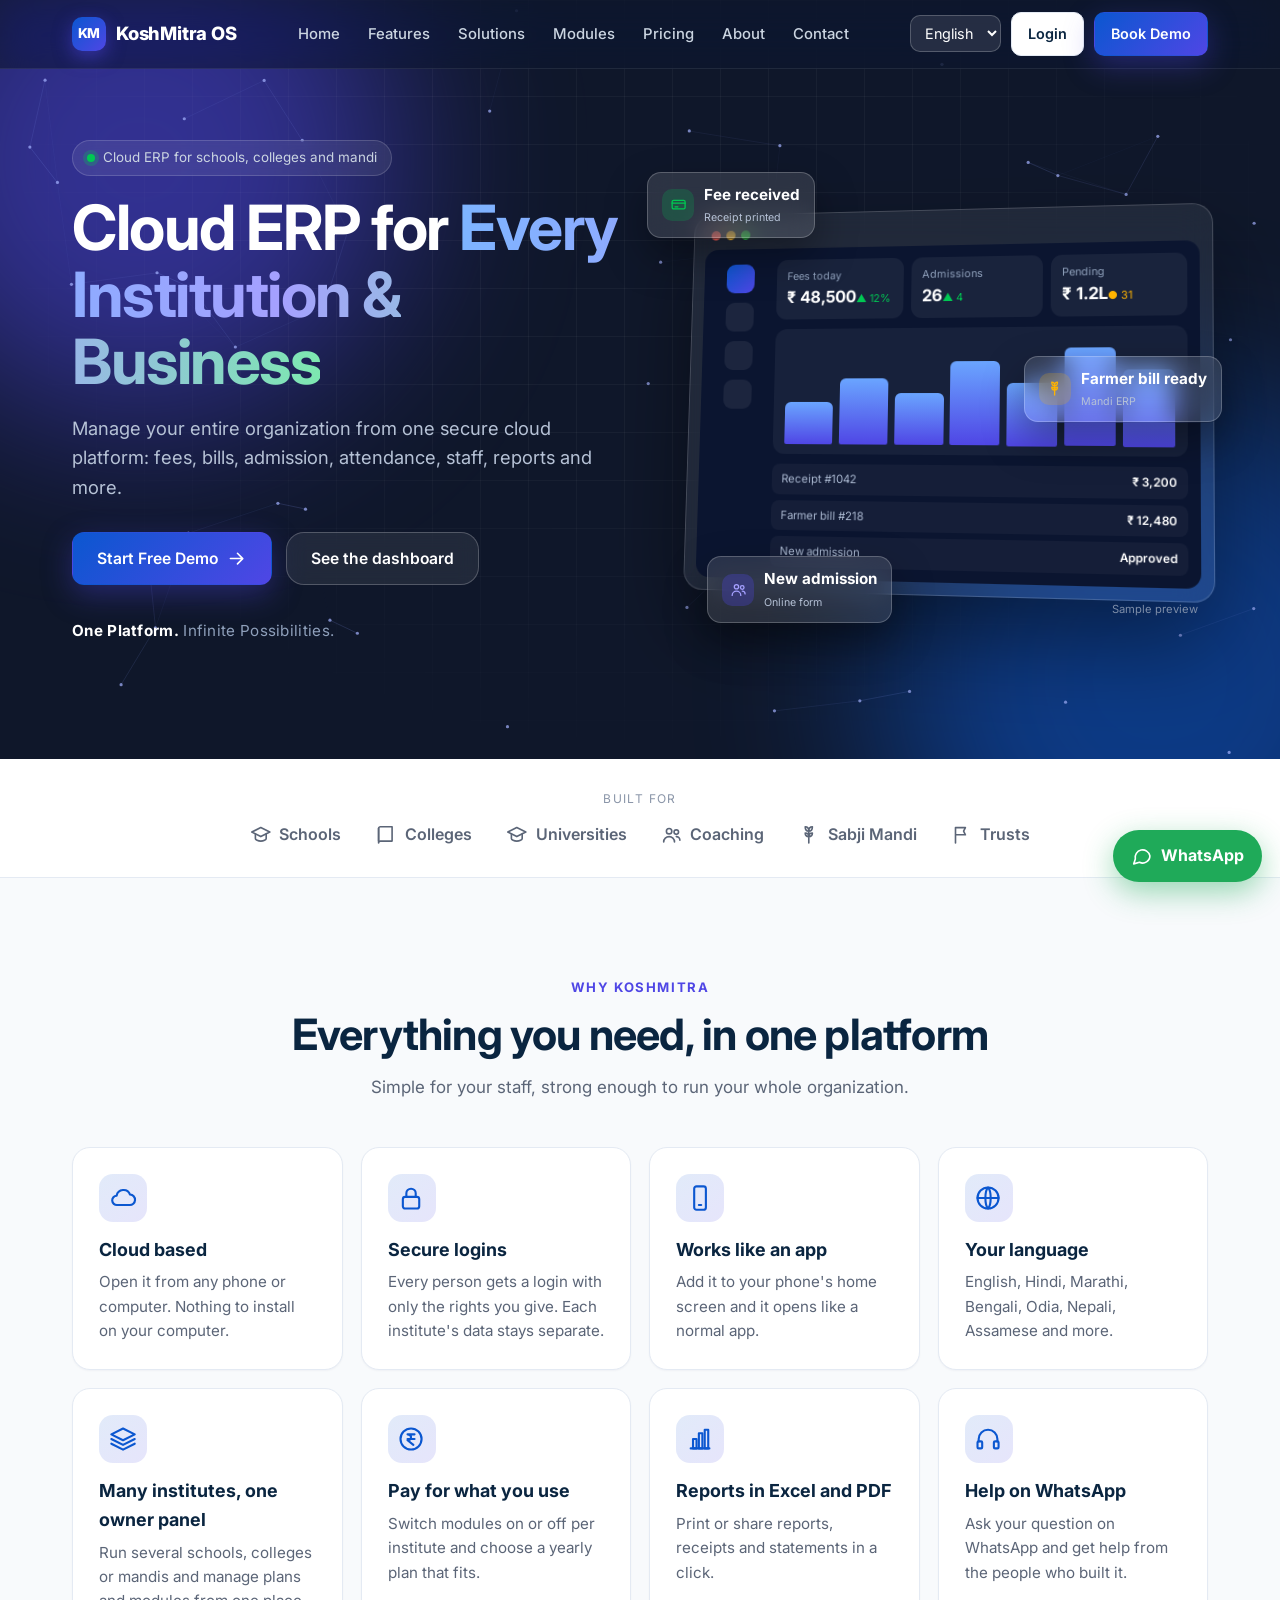
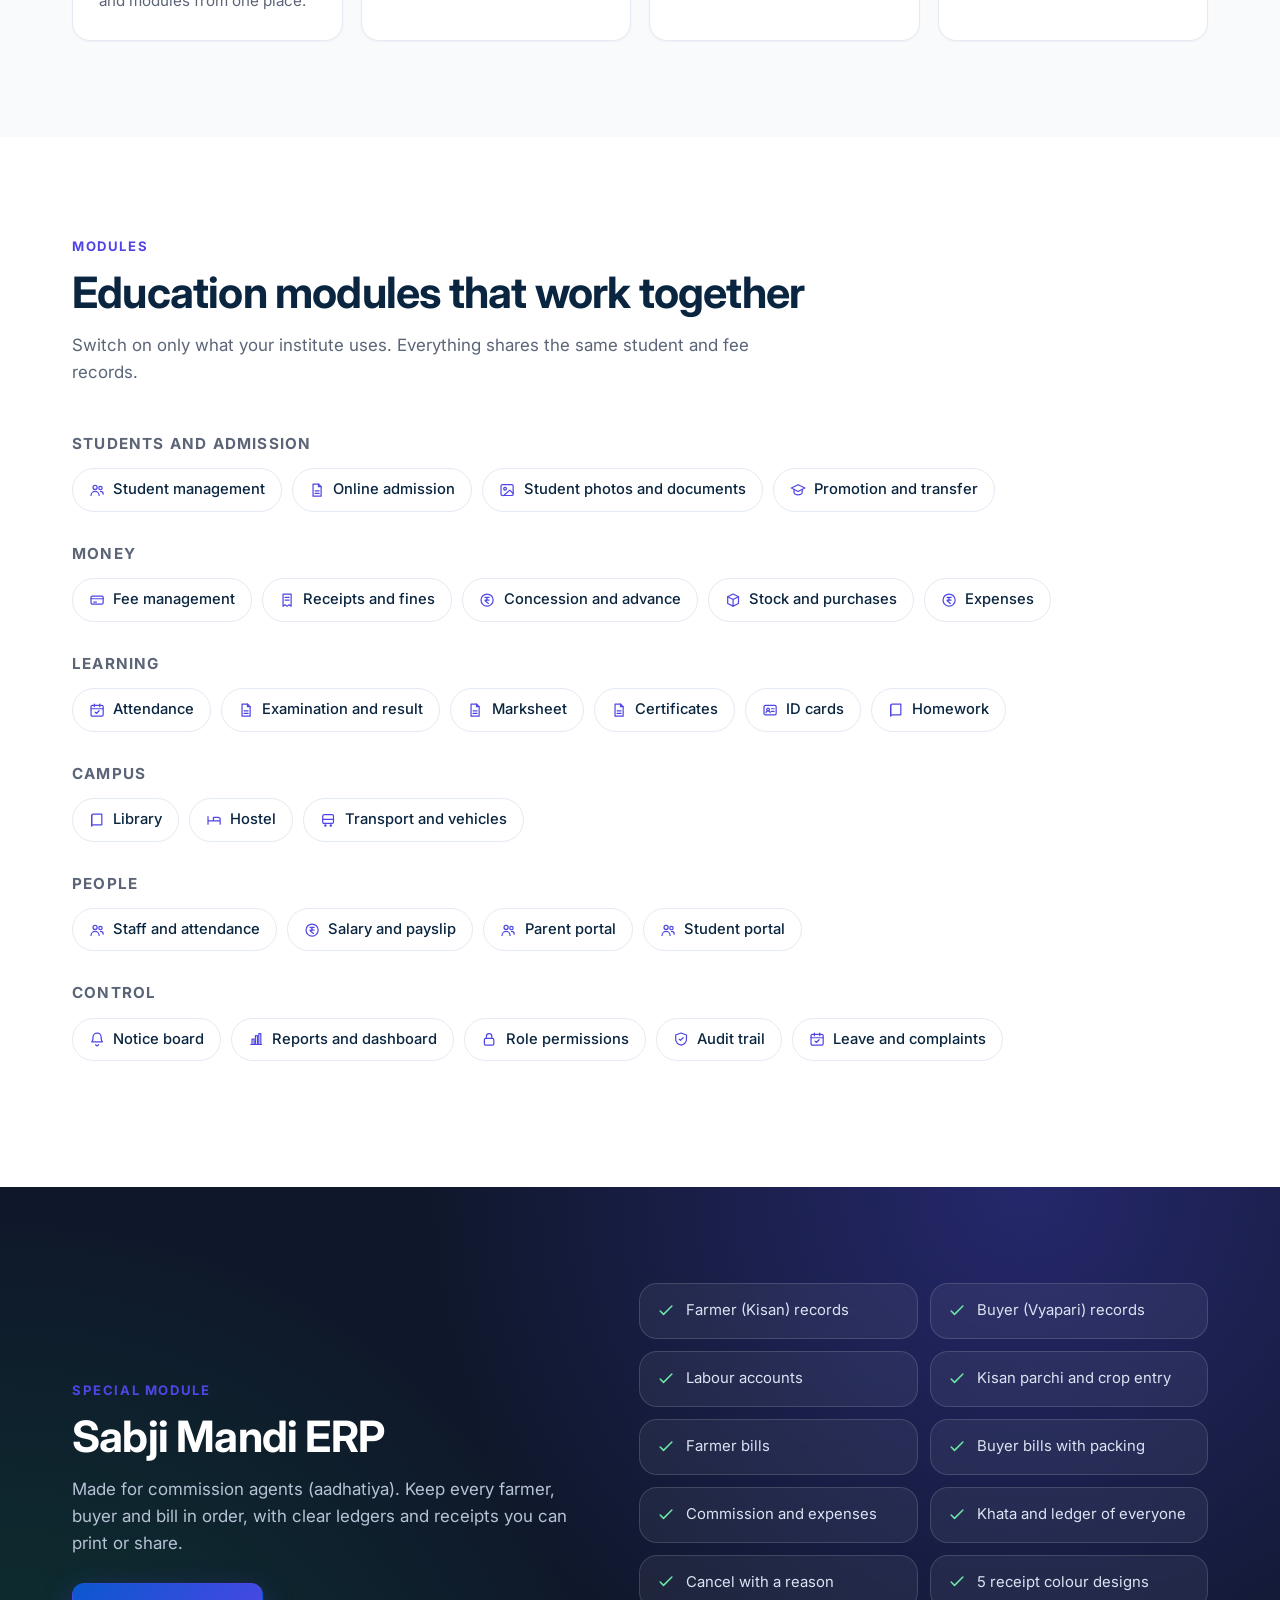
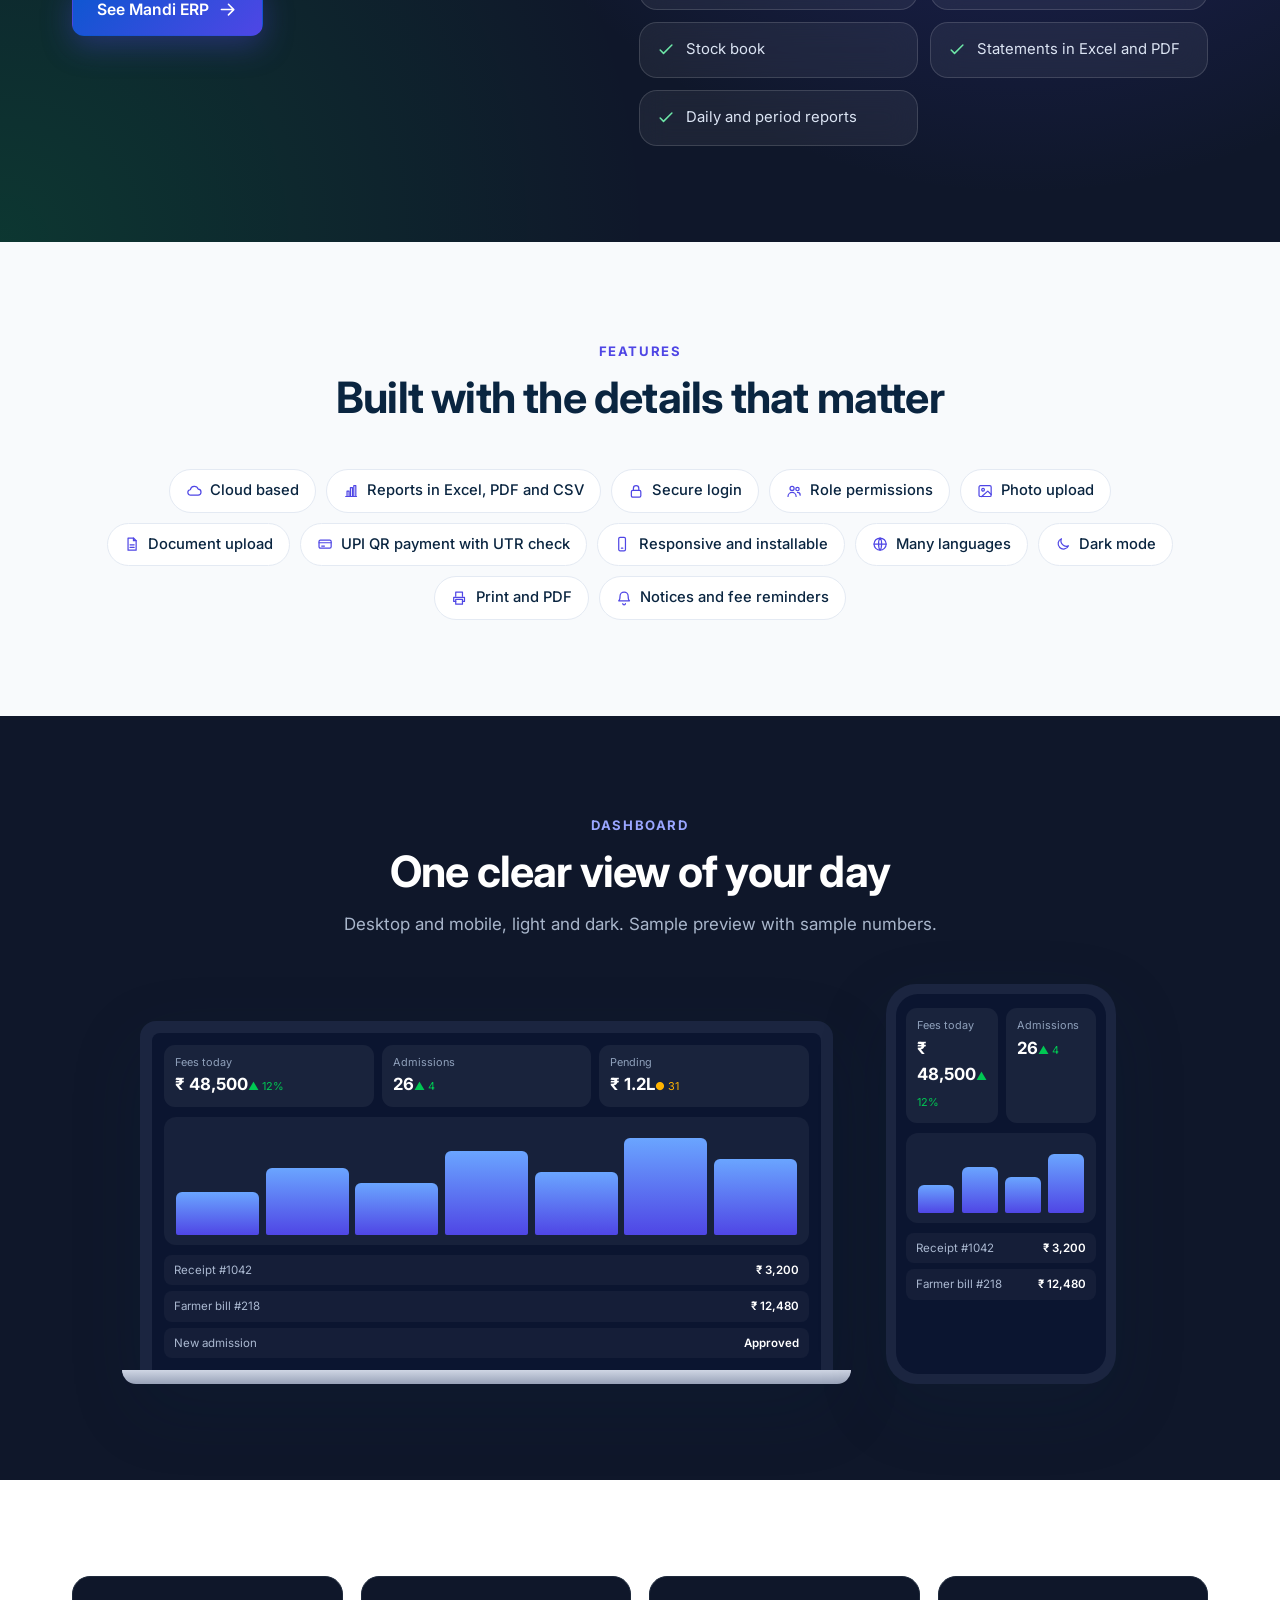
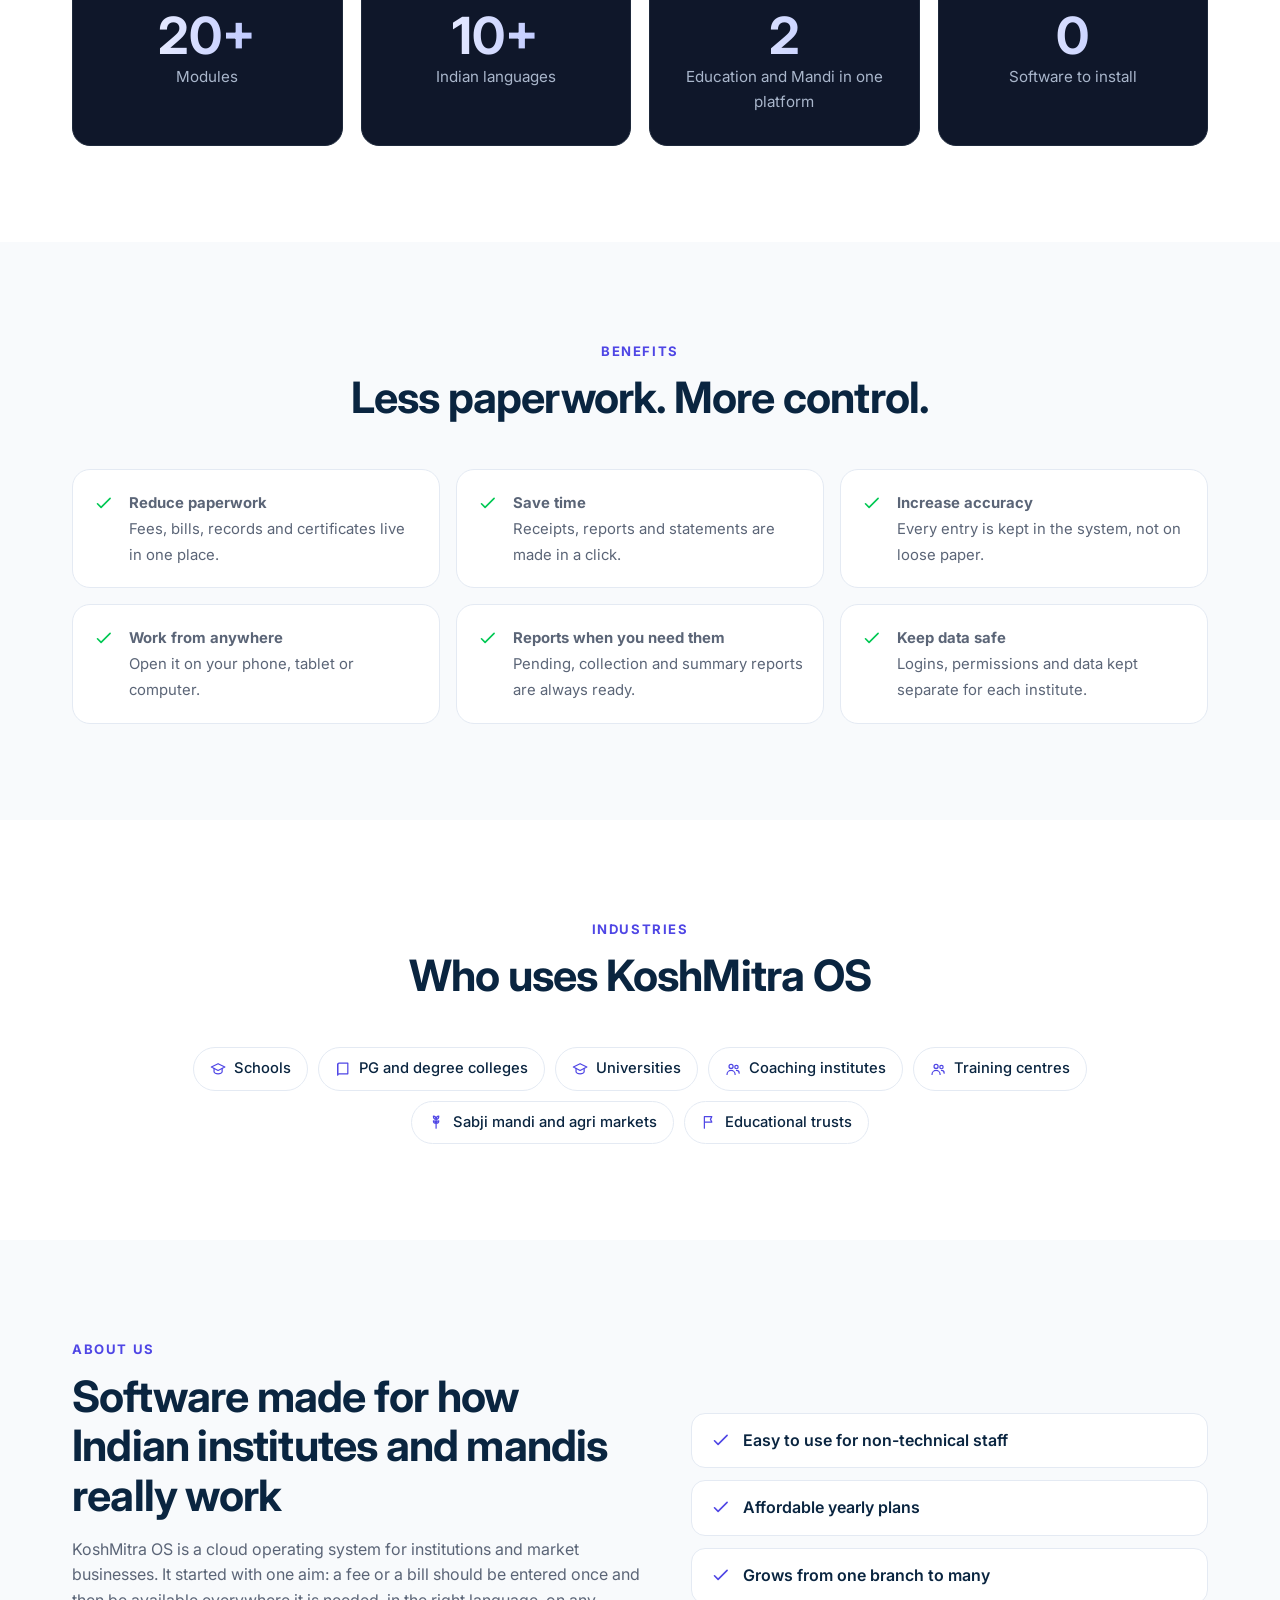
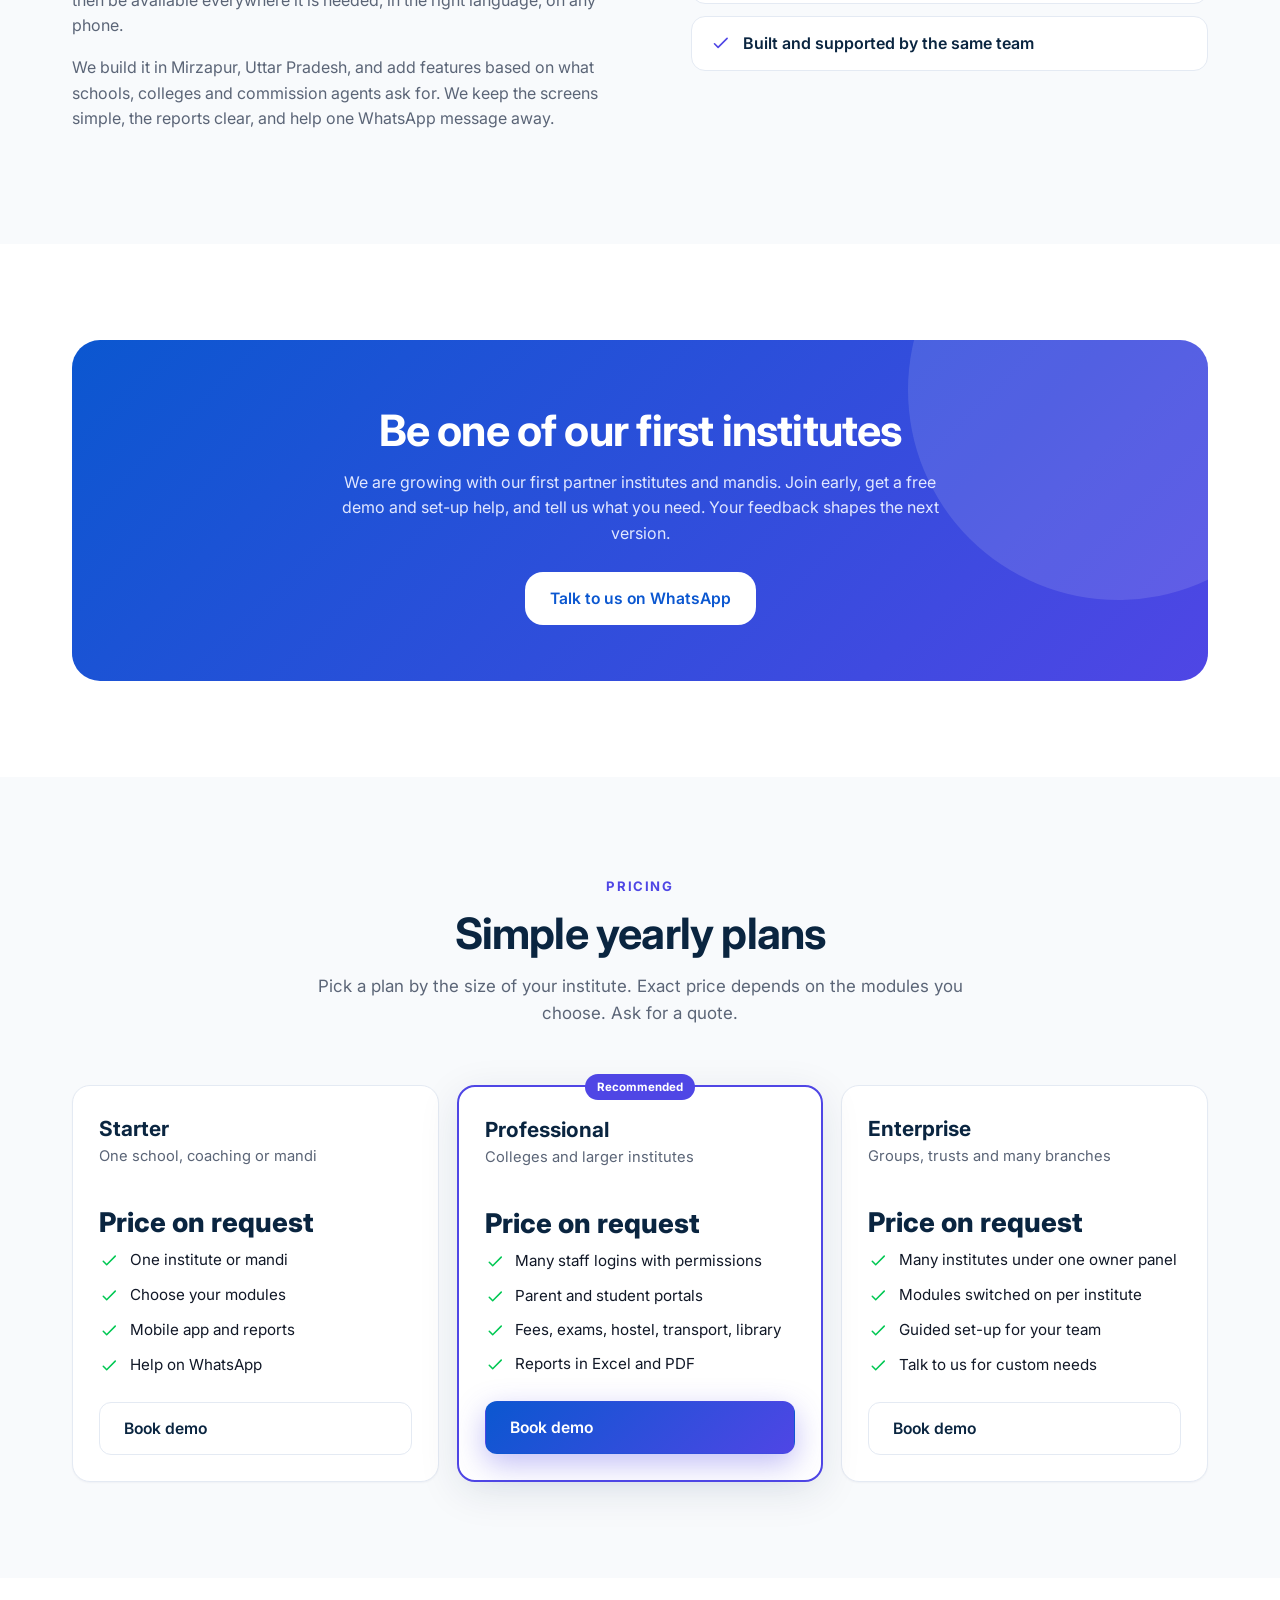
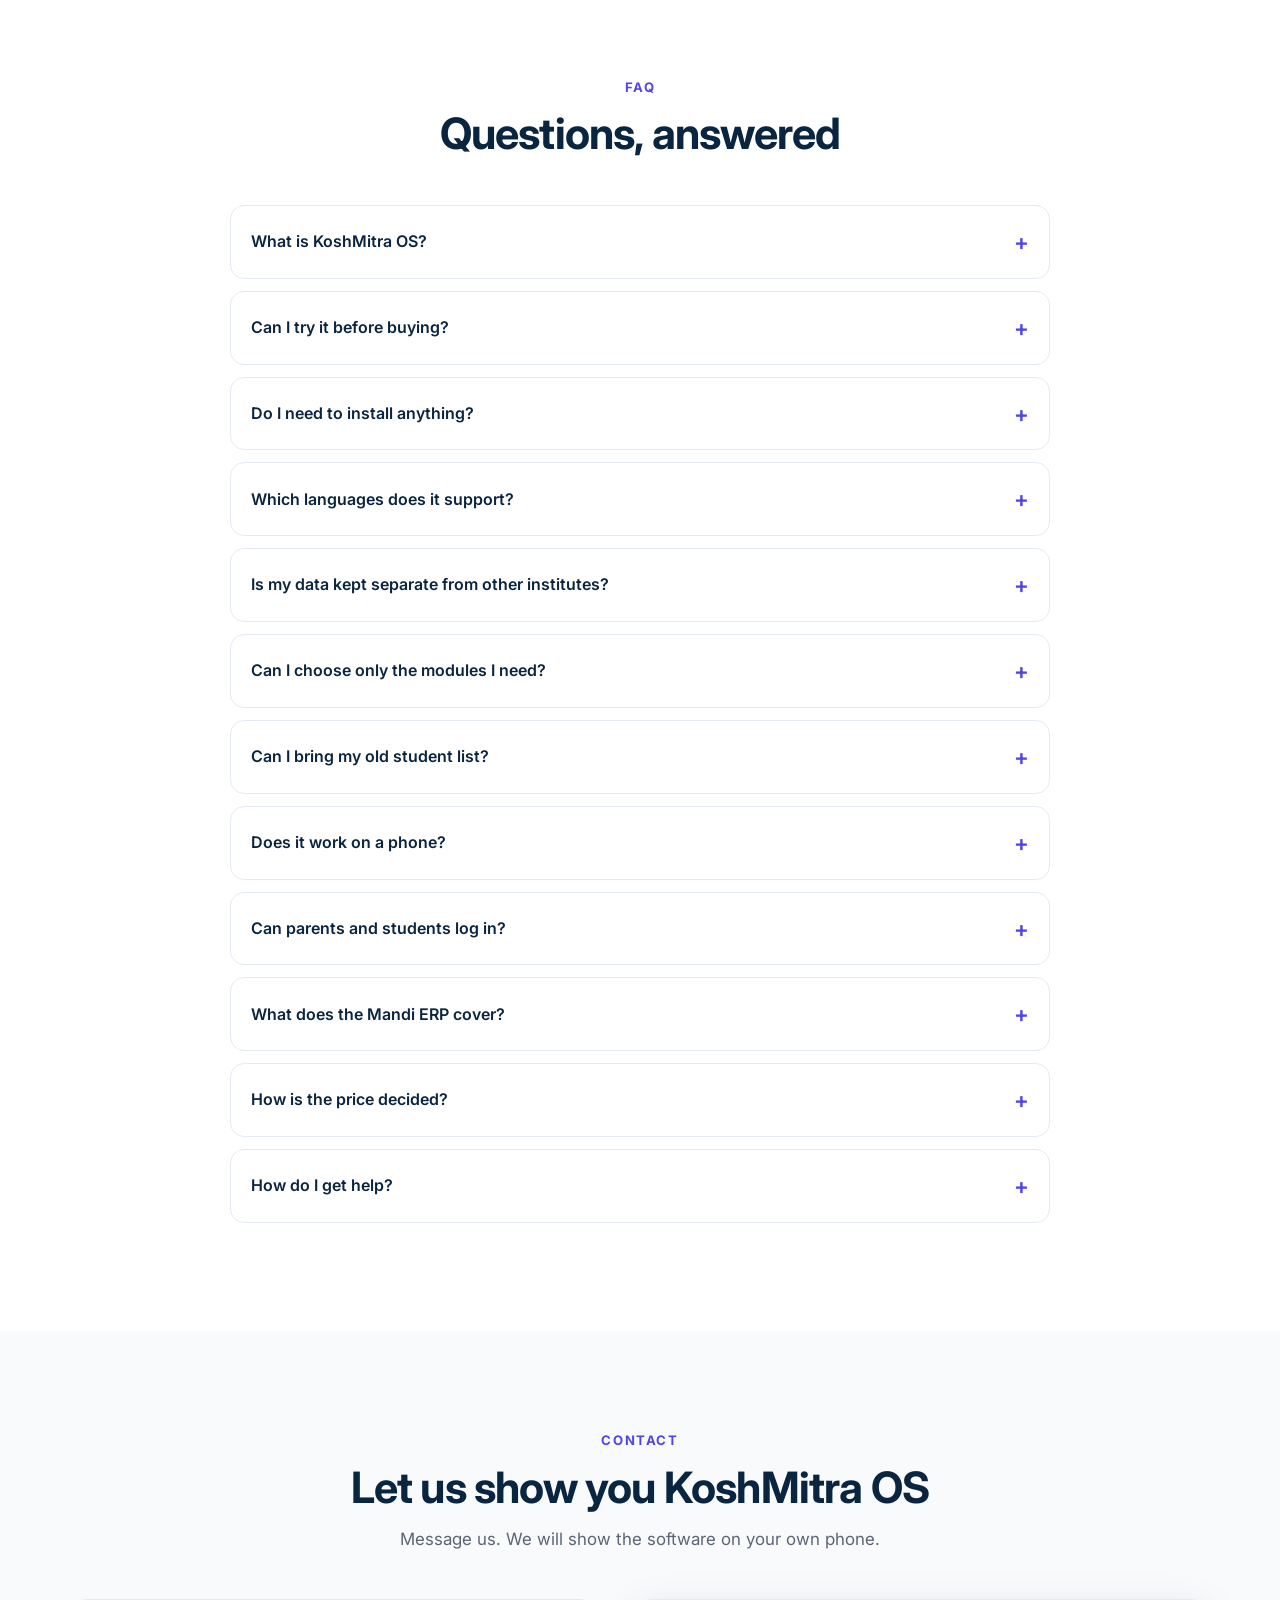
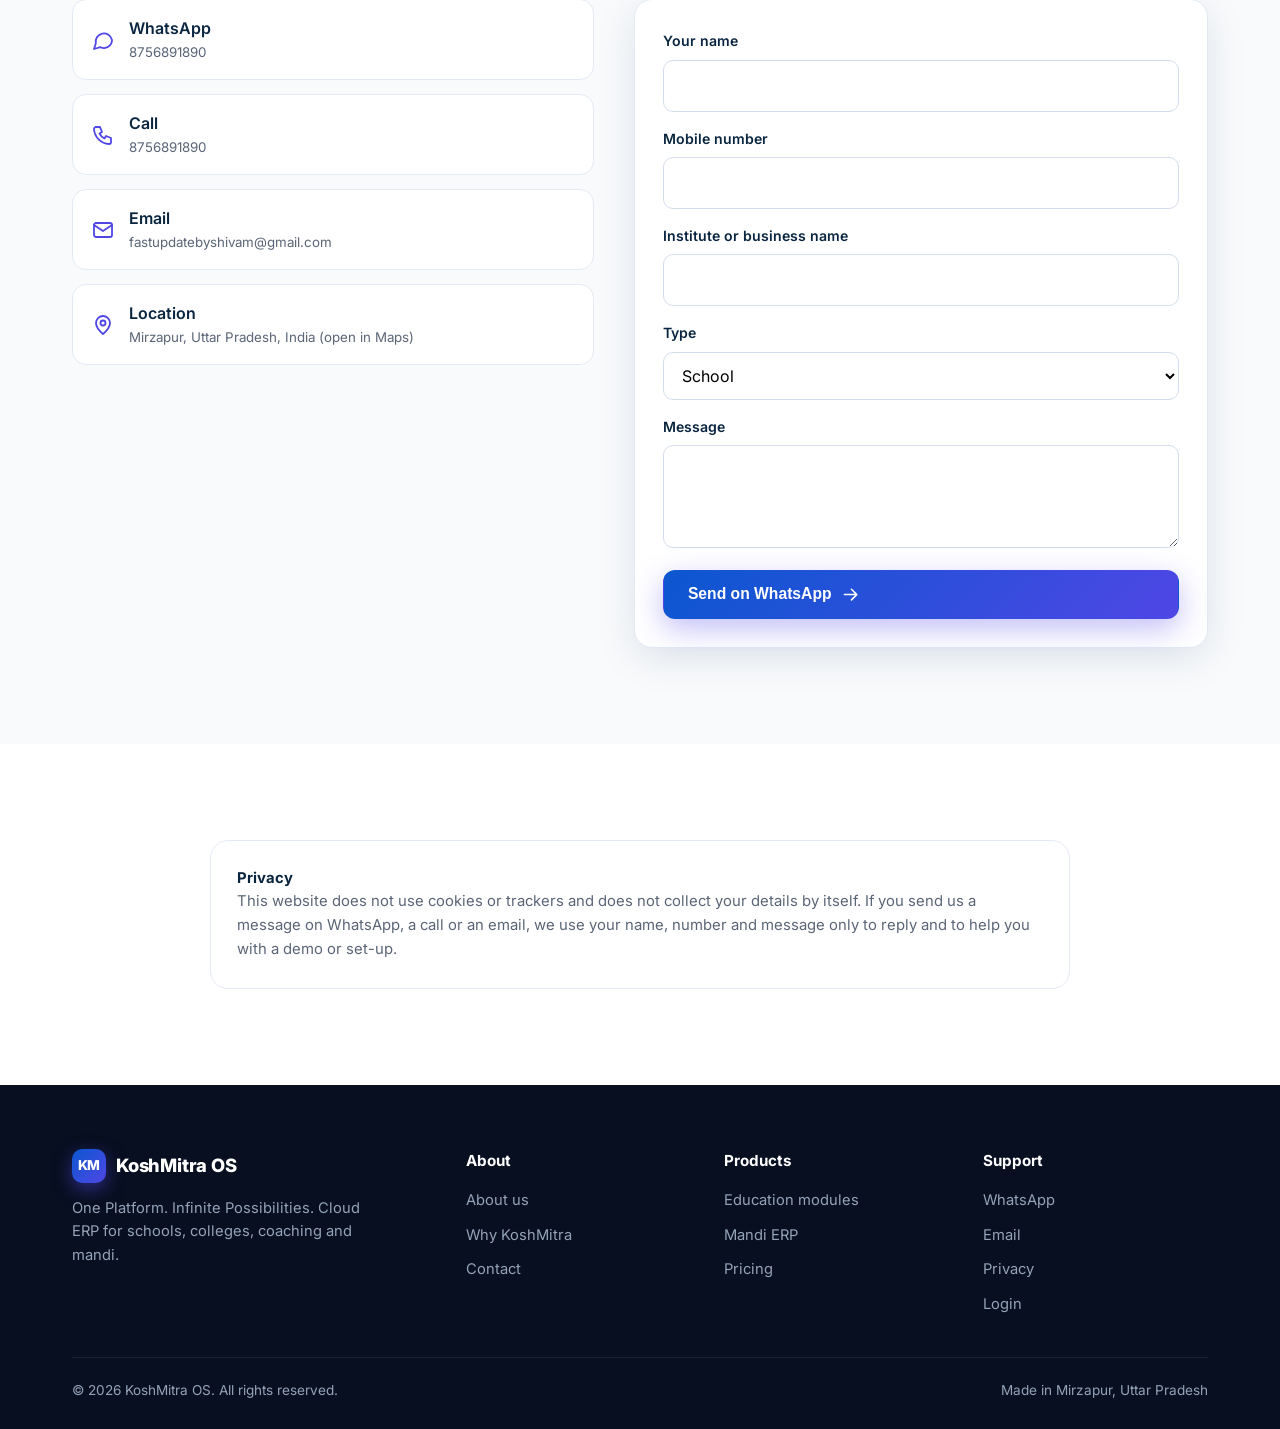
==== commit 34c3d4f6: "Add files via upload" ====
--- a/index.html
+++ b/index.html
@@ -24,9 +24,9 @@
   <a class="logo" href="#top" aria-label="KoshMitra OS home"><i>KM</i>KoshMitra OS</a>
   <button class="burger" aria-label="Open menu" aria-expanded="false">&#9776;</button>
   <ul class="menu">
-    <li><a href="#top">Home</a></li><li><a href="#features">Features</a></li><li><a href="#solutions">Solutions</a></li><li><a href="#modules">Modules</a></li><li><a href="#pricing">Pricing</a></li><li><a href="#about">About</a></li><li><a href="#contact">Contact</a></li>
+    <li><a href="#top"><span data-i18n="k136">Home</span></a></li><li><a href="#features"><span data-i18n="k137">Features</span></a></li><li><a href="#solutions"><span data-i18n="k138">Solutions</span></a></li><li><a href="#modules"><span data-i18n="k139">Modules</span></a></li><li><a href="#pricing"><span data-i18n="k140">Pricing</span></a></li><li><a href="#about"><span data-i18n="k141">About</span></a></li><li><a href="#contact"><span data-i18n="k142">Contact</span></a></li>
   </ul>
-  <div class="cta"><a class="btn line sm" href="https://koshmitra.online/login">Login</a><a class="btn pri sm" href="https://wa.me/918756891890?text=Hello%2C%20I%20want%20a%20free%20demo%20of%20KoshMitra%20OS">Book Demo</a></div>
+  <div class="cta"><select id="lang" class="langsel" aria-label="Language"><option value="en">English</option><option value="hi">हिन्दी</option><option value="mr">मराठी</option><option value="bn">বাংলা</option></select><a class="btn line sm" href="https://koshmitra.online/login"><span data-i18n="k143">Login</span></a><a class="btn pri sm" href="https://wa.me/918756891890?text=Hello%2C%20I%20want%20a%20free%20demo%20of%20KoshMitra%20OS"><span data-i18n="k144">Book Demo</span></a></div>
 </div></header>
 
 <main id="main">
@@ -34,11 +34,11 @@
   <canvas id="fx" aria-hidden="true"></canvas><div class="grid-bg"></div>
   <div class="wrap cols">
     <div>
-      <span class="pill"><b></b>Cloud ERP for schools, colleges and mandi</span>
-      <h1>Cloud ERP for <span class="grad">Every Institution &amp; Business</span></h1>
-      <p class="sub">Manage your entire organization from one secure cloud platform: fees, bills, admission, attendance, staff, reports and more.</p>
-      <div class="btns"><a class="btn pri" href="https://wa.me/918756891890?text=Hello%2C%20I%20want%20a%20free%20demo%20of%20KoshMitra%20OS">Start Free Demo <svg class="ic" viewBox="0 0 24 24" aria-hidden="true"><path d="M5 12h14M13 6l6 6-6 6"/></svg></a><a class="btn glass" href="#showcase">See the dashboard</a></div>
-      <p class="tag"><b>One Platform.</b> Infinite Possibilities.</p>
+      <span class="pill"><b></b><span data-i18n="k145">Cloud ERP for schools, colleges and mandi</span></span>
+      <h1><span data-i18n="k146">Cloud ERP for</span> <span class="grad"><span data-i18n="k147">Every Institution &amp; Business</span></span></h1>
+      <p class="sub"><span data-i18n="k148">Manage your entire organization from one secure cloud platform: fees, bills, admission, attendance, staff, reports and more.</span></p>
+      <div class="btns"><a class="btn pri" href="https://wa.me/918756891890?text=Hello%2C%20I%20want%20a%20free%20demo%20of%20KoshMitra%20OS"><span data-i18n="k149">Start Free Demo</span> <svg class="ic" viewBox="0 0 24 24" aria-hidden="true"><path d="M5 12h14M13 6l6 6-6 6"/></svg></a><a class="btn glass" href="#showcase"><span data-i18n="k150">See the dashboard</span></a></div>
+      <p class="tag"><b><span data-i18n="k151">One Platform.</span></b> <span data-i18n="k152">Infinite Possibilities.</span></p>
     </div>
     <div class="stage" aria-hidden="true">
       <div class="dash"><div class="bar"><i></i><i></i><i></i></div>
@@ -51,34 +51,34 @@
   </div>
 </section>
 
-<div class="strip"><div class="wrap"><small>Built for</small><div class="row">
-  <span><svg class="ic" viewBox="0 0 24 24" aria-hidden="true"><path d="M2 9l10-5 10 5-10 5z"/><path d="M6 11v5c0 1.5 3 3 6 3s6-1.5 6-3v-5"/></svg>Schools</span><span><svg class="ic" viewBox="0 0 24 24" aria-hidden="true"><path d="M4 5a2 2 0 0 1 2-2h13v16H6a2 2 0 0 0-2 2z"/><path d="M4 19V5"/></svg>Colleges</span><span><svg class="ic" viewBox="0 0 24 24" aria-hidden="true"><path d="M2 9l10-5 10 5-10 5z"/><path d="M6 11v5c0 1.5 3 3 6 3s6-1.5 6-3v-5"/></svg>Universities</span><span><svg class="ic" viewBox="0 0 24 24" aria-hidden="true"><circle cx="9" cy="8" r="3"/><path d="M3 20c0-3.3 2.7-6 6-6s6 2.7 6 6"/><circle cx="17" cy="9" r="2.5"/><path d="M17 14c2.2 0 4 1.8 4 4"/></svg>Coaching</span><span><svg class="ic" viewBox="0 0 24 24" aria-hidden="true"><path d="M12 21V8M12 8c-3 0-4-2-4-5 3 0 4 2 4 5zM12 8c3 0 4-2 4-5-3 0-4 2-4 5zM12 14c-3 0-4-2-4-4 3 0 4 2 4 4zM12 14c3 0 4-2 4-4-3 0-4 2-4 4z"/></svg>Sabji Mandi</span><span><svg class="ic" viewBox="0 0 24 24" aria-hidden="true"><path d="M5 21V4M5 4h11l-2 4 2 4H5"/></svg>Trusts</span>
+<div class="strip"><div class="wrap"><small><span data-i18n="k153">Built for</span></small><div class="row">
+  <span><svg class="ic" viewBox="0 0 24 24" aria-hidden="true"><path d="M2 9l10-5 10 5-10 5z"/><path d="M6 11v5c0 1.5 3 3 6 3s6-1.5 6-3v-5"/></svg><span data-i18n="k84">Schools</span></span><span><svg class="ic" viewBox="0 0 24 24" aria-hidden="true"><path d="M4 5a2 2 0 0 1 2-2h13v16H6a2 2 0 0 0-2 2z"/><path d="M4 19V5"/></svg><span data-i18n="k154">Colleges</span></span><span><svg class="ic" viewBox="0 0 24 24" aria-hidden="true"><path d="M2 9l10-5 10 5-10 5z"/><path d="M6 11v5c0 1.5 3 3 6 3s6-1.5 6-3v-5"/></svg><span data-i18n="k86">Universities</span></span><span><svg class="ic" viewBox="0 0 24 24" aria-hidden="true"><circle cx="9" cy="8" r="3"/><path d="M3 20c0-3.3 2.7-6 6-6s6 2.7 6 6"/><circle cx="17" cy="9" r="2.5"/><path d="M17 14c2.2 0 4 1.8 4 4"/></svg><span data-i18n="k155">Coaching</span></span><span><svg class="ic" viewBox="0 0 24 24" aria-hidden="true"><path d="M12 21V8M12 8c-3 0-4-2-4-5 3 0 4 2 4 5zM12 8c3 0 4-2 4-5-3 0-4 2-4 5zM12 14c-3 0-4-2-4-4 3 0 4 2 4 4zM12 14c3 0 4-2 4-4-3 0-4 2-4 4z"/></svg><span data-i18n="k156">Sabji Mandi</span></span><span><svg class="ic" viewBox="0 0 24 24" aria-hidden="true"><path d="M5 21V4M5 4h11l-2 4 2 4H5"/></svg><span data-i18n="k157">Trusts</span></span>
 </div></div></div>
 
 <section id="features" class="alt"><div class="wrap">
-  <div class="head center rv"><span class="eyebrow">Why KoshMitra</span><h2>Everything you need, in one platform</h2><p class="lead">Simple for your staff, strong enough to run your whole organization.</p></div>
-  <div class="grid g4"><div class="card rv d1"><div class="badge"><svg class="ic" viewBox="0 0 24 24" aria-hidden="true"><path d="M7 18a4 4 0 0 1-.5-8A6 6 0 0 1 18 9a4.5 4.5 0 0 1-.5 9z"/></svg></div><h3>Cloud based</h3><p>Open it from any phone or computer. Nothing to install on your computer.</p></div><div class="card rv d2"><div class="badge"><svg class="ic" viewBox="0 0 24 24" aria-hidden="true"><rect x="5" y="11" width="14" height="10" rx="2"/><path d="M8 11V8a4 4 0 0 1 8 0v3"/></svg></div><h3>Secure logins</h3><p>Every person gets a login with only the rights you give. Each institute's data stays separate.</p></div><div class="card rv d3"><div class="badge"><svg class="ic" viewBox="0 0 24 24" aria-hidden="true"><rect x="7" y="2" width="10" height="20" rx="2"/><path d="M11 18h2"/></svg></div><h3>Works like an app</h3><p>Add it to your phone's home screen and it opens like a normal app.</p></div><div class="card rv d1"><div class="badge"><svg class="ic" viewBox="0 0 24 24" aria-hidden="true"><circle cx="12" cy="12" r="9"/><path d="M3 12h18M12 3c3 3 3 15 0 18-3-3-3-15 0-18"/></svg></div><h3>Your language</h3><p>English, Hindi, Marathi, Bengali, Odia, Nepali, Assamese and more.</p></div><div class="card rv d2"><div class="badge"><svg class="ic" viewBox="0 0 24 24" aria-hidden="true"><path d="M12 3l10 5-10 5L2 8z"/><path d="M2 12l10 5 10-5M2 16l10 5 10-5"/></svg></div><h3>Many institutes, one owner panel</h3><p>Run several schools, colleges or mandis and manage plans and modules from one place.</p></div><div class="card rv d3"><div class="badge"><svg class="ic" viewBox="0 0 24 24" aria-hidden="true"><circle cx="12" cy="12" r="9"/><path d="M9 8h6M9 12h6M9 8c4 0 4 5 0 5l5 4"/></svg></div><h3>Pay for what you use</h3><p>Switch modules on or off per institute and choose a yearly plan that fits.</p></div><div class="card rv d1"><div class="badge"><svg class="ic" viewBox="0 0 24 24" aria-hidden="true"><path d="M4 20h16"/><rect x="6" y="12" width="3" height="8"/><rect x="11" y="7" width="3" height="13"/><rect x="16" y="4" width="3" height="16"/></svg></div><h3>Reports in Excel and PDF</h3><p>Print or share reports, receipts and statements in a click.</p></div><div class="card rv d2"><div class="badge"><svg class="ic" viewBox="0 0 24 24" aria-hidden="true"><path d="M4 14v-2a8 8 0 0 1 16 0v2"/><rect x="3" y="14" width="4" height="6" rx="1"/><rect x="17" y="14" width="4" height="6" rx="1"/></svg></div><h3>Help on WhatsApp</h3><p>Ask your question on WhatsApp and get help from the people who built it.</p></div></div>
+  <div class="head center rv"><span class="eyebrow"><span data-i18n="k158">Why KoshMitra</span></span><h2><span data-i18n="k159">Everything you need, in one platform</span></h2><p class="lead"><span data-i18n="k160">Simple for your staff, strong enough to run your whole organization.</span></p></div>
+  <div class="grid g4"><div class="card rv d1"><div class="badge"><svg class="ic" viewBox="0 0 24 24" aria-hidden="true"><path d="M7 18a4 4 0 0 1-.5-8A6 6 0 0 1 18 9a4.5 4.5 0 0 1-.5 9z"/></svg></div><h3><span data-i18n="k0">Cloud based</span></h3><p><span data-i18n="k1">Open it from any phone or computer. Nothing to install on your computer.</span></p></div><div class="card rv d2"><div class="badge"><svg class="ic" viewBox="0 0 24 24" aria-hidden="true"><rect x="5" y="11" width="14" height="10" rx="2"/><path d="M8 11V8a4 4 0 0 1 8 0v3"/></svg></div><h3><span data-i18n="k2">Secure logins</span></h3><p><span data-i18n="k3">Every person gets a login with only the rights you give. Each institute's data stays separate.</span></p></div><div class="card rv d3"><div class="badge"><svg class="ic" viewBox="0 0 24 24" aria-hidden="true"><rect x="7" y="2" width="10" height="20" rx="2"/><path d="M11 18h2"/></svg></div><h3><span data-i18n="k4">Works like an app</span></h3><p><span data-i18n="k5">Add it to your phone's home screen and it opens like a normal app.</span></p></div><div class="card rv d1"><div class="badge"><svg class="ic" viewBox="0 0 24 24" aria-hidden="true"><circle cx="12" cy="12" r="9"/><path d="M3 12h18M12 3c3 3 3 15 0 18-3-3-3-15 0-18"/></svg></div><h3><span data-i18n="k6">Your language</span></h3><p><span data-i18n="k7">English, Hindi, Marathi, Bengali, Odia, Nepali, Assamese and more.</span></p></div><div class="card rv d2"><div class="badge"><svg class="ic" viewBox="0 0 24 24" aria-hidden="true"><path d="M12 3l10 5-10 5L2 8z"/><path d="M2 12l10 5 10-5M2 16l10 5 10-5"/></svg></div><h3><span data-i18n="k8">Many institutes, one owner panel</span></h3><p><span data-i18n="k9">Run several schools, colleges or mandis and manage plans and modules from one place.</span></p></div><div class="card rv d3"><div class="badge"><svg class="ic" viewBox="0 0 24 24" aria-hidden="true"><circle cx="12" cy="12" r="9"/><path d="M9 8h6M9 12h6M9 8c4 0 4 5 0 5l5 4"/></svg></div><h3><span data-i18n="k10">Pay for what you use</span></h3><p><span data-i18n="k11">Switch modules on or off per institute and choose a yearly plan that fits.</span></p></div><div class="card rv d1"><div class="badge"><svg class="ic" viewBox="0 0 24 24" aria-hidden="true"><path d="M4 20h16"/><rect x="6" y="12" width="3" height="8"/><rect x="11" y="7" width="3" height="13"/><rect x="16" y="4" width="3" height="16"/></svg></div><h3><span data-i18n="k12">Reports in Excel and PDF</span></h3><p><span data-i18n="k13">Print or share reports, receipts and statements in a click.</span></p></div><div class="card rv d2"><div class="badge"><svg class="ic" viewBox="0 0 24 24" aria-hidden="true"><path d="M4 14v-2a8 8 0 0 1 16 0v2"/><rect x="3" y="14" width="4" height="6" rx="1"/><rect x="17" y="14" width="4" height="6" rx="1"/></svg></div><h3><span data-i18n="k14">Help on WhatsApp</span></h3><p><span data-i18n="k15">Ask your question on WhatsApp and get help from the people who built it.</span></p></div></div>
 </div></section>
 
 <section id="modules"><div class="wrap">
-  <div class="head rv"><span class="eyebrow">Modules</span><h2>Education modules that work together</h2><p class="lead">Switch on only what your institute uses. Everything shares the same student and fee records.</p></div>
-  <div class="mgroup rv"><h3>Students and admission</h3><div class="chips"><span class="chip"><svg class="ic" viewBox="0 0 24 24" aria-hidden="true"><circle cx="9" cy="8" r="3"/><path d="M3 20c0-3.3 2.7-6 6-6s6 2.7 6 6"/><circle cx="17" cy="9" r="2.5"/><path d="M17 14c2.2 0 4 1.8 4 4"/></svg>Student management</span><span class="chip"><svg class="ic" viewBox="0 0 24 24" aria-hidden="true"><path d="M6 3h8l4 4v14H6z"/><path d="M14 3v4h4M9 13h6M9 17h6"/></svg>Online admission</span><span class="chip"><svg class="ic" viewBox="0 0 24 24" aria-hidden="true"><rect x="3" y="4" width="18" height="16" rx="2"/><circle cx="9" cy="10" r="2"/><path d="M21 17l-5-5-9 8"/></svg>Student photos and documents</span><span class="chip"><svg class="ic" viewBox="0 0 24 24" aria-hidden="true"><path d="M2 9l10-5 10 5-10 5z"/><path d="M6 11v5c0 1.5 3 3 6 3s6-1.5 6-3v-5"/></svg>Promotion and transfer</span></div></div><div class="mgroup rv"><h3>Money</h3><div class="chips"><span class="chip"><svg class="ic" viewBox="0 0 24 24" aria-hidden="true"><rect x="3" y="6" width="18" height="12" rx="2"/><path d="M3 10h18M7 15h4"/></svg>Fee management</span><span class="chip"><svg class="ic" viewBox="0 0 24 24" aria-hidden="true"><path d="M6 3h12v18l-3-2-3 2-3-2-3 2z"/><path d="M9 8h6M9 12h6"/></svg>Receipts and fines</span><span class="chip"><svg class="ic" viewBox="0 0 24 24" aria-hidden="true"><circle cx="12" cy="12" r="9"/><path d="M9 8h6M9 12h6M9 8c4 0 4 5 0 5l5 4"/></svg>Concession and advance</span><span class="chip"><svg class="ic" viewBox="0 0 24 24" aria-hidden="true"><path d="M12 3l8 4v10l-8 4-8-4V7z"/><path d="M4 7l8 4 8-4M12 11v10"/></svg>Stock and purchases</span><span class="chip"><svg class="ic" viewBox="0 0 24 24" aria-hidden="true"><circle cx="12" cy="12" r="9"/><path d="M9 8h6M9 12h6M9 8c4 0 4 5 0 5l5 4"/></svg>Expenses</span></div></div><div class="mgroup rv"><h3>Learning</h3><div class="chips"><span class="chip"><svg class="ic" viewBox="0 0 24 24" aria-hidden="true"><rect x="3" y="5" width="18" height="16" rx="2"/><path d="M3 10h18M8 3v4M16 3v4M9 15l2 2 4-4"/></svg>Attendance</span><span class="chip"><svg class="ic" viewBox="0 0 24 24" aria-hidden="true"><path d="M6 3h8l4 4v14H6z"/><path d="M14 3v4h4M9 13h6M9 17h6"/></svg>Examination and result</span><span class="chip"><svg class="ic" viewBox="0 0 24 24" aria-hidden="true"><path d="M6 3h8l4 4v14H6z"/><path d="M14 3v4h4M9 13h6M9 17h6"/></svg>Marksheet</span><span class="chip"><svg class="ic" viewBox="0 0 24 24" aria-hidden="true"><path d="M6 3h8l4 4v14H6z"/><path d="M14 3v4h4M9 13h6M9 17h6"/></svg>Certificates</span><span class="chip"><svg class="ic" viewBox="0 0 24 24" aria-hidden="true"><rect x="3" y="5" width="18" height="14" rx="2"/><circle cx="9" cy="11" r="2"/><path d="M6 16c0-1.7 1.3-3 3-3s3 1.3 3 3M14 10h4M14 14h4"/></svg>ID cards</span><span class="chip"><svg class="ic" viewBox="0 0 24 24" aria-hidden="true"><path d="M4 5a2 2 0 0 1 2-2h13v16H6a2 2 0 0 0-2 2z"/><path d="M4 19V5"/></svg>Homework</span></div></div><div class="mgroup rv"><h3>Campus</h3><div class="chips"><span class="chip"><svg class="ic" viewBox="0 0 24 24" aria-hidden="true"><path d="M4 5a2 2 0 0 1 2-2h13v16H6a2 2 0 0 0-2 2z"/><path d="M4 19V5"/></svg>Library</span><span class="chip"><svg class="ic" viewBox="0 0 24 24" aria-hidden="true"><path d="M3 18V7M3 13h18v5M21 13v-2a3 3 0 0 0-3-3h-7v5"/></svg>Hostel</span><span class="chip"><svg class="ic" viewBox="0 0 24 24" aria-hidden="true"><rect x="4" y="4" width="16" height="13" rx="2"/><path d="M4 11h16"/><circle cx="8" cy="20" r="1"/><circle cx="16" cy="20" r="1"/></svg>Transport and vehicles</span></div></div><div class="mgroup rv"><h3>People</h3><div class="chips"><span class="chip"><svg class="ic" viewBox="0 0 24 24" aria-hidden="true"><circle cx="9" cy="8" r="3"/><path d="M3 20c0-3.3 2.7-6 6-6s6 2.7 6 6"/><circle cx="17" cy="9" r="2.5"/><path d="M17 14c2.2 0 4 1.8 4 4"/></svg>Staff and attendance</span><span class="chip"><svg class="ic" viewBox="0 0 24 24" aria-hidden="true"><circle cx="12" cy="12" r="9"/><path d="M9 8h6M9 12h6M9 8c4 0 4 5 0 5l5 4"/></svg>Salary and payslip</span><span class="chip"><svg class="ic" viewBox="0 0 24 24" aria-hidden="true"><circle cx="9" cy="8" r="3"/><path d="M3 20c0-3.3 2.7-6 6-6s6 2.7 6 6"/><circle cx="17" cy="9" r="2.5"/><path d="M17 14c2.2 0 4 1.8 4 4"/></svg>Parent portal</span><span class="chip"><svg class="ic" viewBox="0 0 24 24" aria-hidden="true"><circle cx="9" cy="8" r="3"/><path d="M3 20c0-3.3 2.7-6 6-6s6 2.7 6 6"/><circle cx="17" cy="9" r="2.5"/><path d="M17 14c2.2 0 4 1.8 4 4"/></svg>Student portal</span></div></div><div class="mgroup rv"><h3>Control</h3><div class="chips"><span class="chip"><svg class="ic" viewBox="0 0 24 24" aria-hidden="true"><path d="M6 9a6 6 0 0 1 12 0c0 6 2 7 2 7H4s2-1 2-7"/><path d="M10 20a2 2 0 0 0 4 0"/></svg>Notice board</span><span class="chip"><svg class="ic" viewBox="0 0 24 24" aria-hidden="true"><path d="M4 20h16"/><rect x="6" y="12" width="3" height="8"/><rect x="11" y="7" width="3" height="13"/><rect x="16" y="4" width="3" height="16"/></svg>Reports and dashboard</span><span class="chip"><svg class="ic" viewBox="0 0 24 24" aria-hidden="true"><rect x="5" y="11" width="14" height="10" rx="2"/><path d="M8 11V8a4 4 0 0 1 8 0v3"/></svg>Role permissions</span><span class="chip"><svg class="ic" viewBox="0 0 24 24" aria-hidden="true"><path d="M12 3l8 3v6c0 5-3.5 8-8 9-4.5-1-8-4-8-9V6z"/><path d="M9 12l2 2 4-4"/></svg>Audit trail</span><span class="chip"><svg class="ic" viewBox="0 0 24 24" aria-hidden="true"><rect x="3" y="5" width="18" height="16" rx="2"/><path d="M3 10h18M8 3v4M16 3v4M9 15l2 2 4-4"/></svg>Leave and complaints</span></div></div>
+  <div class="head rv"><span class="eyebrow"><span data-i18n="k139">Modules</span></span><h2><span data-i18n="k161">Education modules that work together</span></h2><p class="lead"><span data-i18n="k162">Switch on only what your institute uses. Everything shares the same student and fee records.</span></p></div>
+  <div class="mgroup rv"><h3><span data-i18n="k16">Students and admission</span></h3><div class="chips"><span class="chip"><svg class="ic" viewBox="0 0 24 24" aria-hidden="true"><circle cx="9" cy="8" r="3"/><path d="M3 20c0-3.3 2.7-6 6-6s6 2.7 6 6"/><circle cx="17" cy="9" r="2.5"/><path d="M17 14c2.2 0 4 1.8 4 4"/></svg><span data-i18n="k17">Student management</span></span><span class="chip"><svg class="ic" viewBox="0 0 24 24" aria-hidden="true"><path d="M6 3h8l4 4v14H6z"/><path d="M14 3v4h4M9 13h6M9 17h6"/></svg><span data-i18n="k18">Online admission</span></span><span class="chip"><svg class="ic" viewBox="0 0 24 24" aria-hidden="true"><rect x="3" y="4" width="18" height="16" rx="2"/><circle cx="9" cy="10" r="2"/><path d="M21 17l-5-5-9 8"/></svg><span data-i18n="k19">Student photos and documents</span></span><span class="chip"><svg class="ic" viewBox="0 0 24 24" aria-hidden="true"><path d="M2 9l10-5 10 5-10 5z"/><path d="M6 11v5c0 1.5 3 3 6 3s6-1.5 6-3v-5"/></svg><span data-i18n="k20">Promotion and transfer</span></span></div></div><div class="mgroup rv"><h3><span data-i18n="k21">Money</span></h3><div class="chips"><span class="chip"><svg class="ic" viewBox="0 0 24 24" aria-hidden="true"><rect x="3" y="6" width="18" height="12" rx="2"/><path d="M3 10h18M7 15h4"/></svg><span data-i18n="k22">Fee management</span></span><span class="chip"><svg class="ic" viewBox="0 0 24 24" aria-hidden="true"><path d="M6 3h12v18l-3-2-3 2-3-2-3 2z"/><path d="M9 8h6M9 12h6"/></svg><span data-i18n="k23">Receipts and fines</span></span><span class="chip"><svg class="ic" viewBox="0 0 24 24" aria-hidden="true"><circle cx="12" cy="12" r="9"/><path d="M9 8h6M9 12h6M9 8c4 0 4 5 0 5l5 4"/></svg><span data-i18n="k24">Concession and advance</span></span><span class="chip"><svg class="ic" viewBox="0 0 24 24" aria-hidden="true"><path d="M12 3l8 4v10l-8 4-8-4V7z"/><path d="M4 7l8 4 8-4M12 11v10"/></svg><span data-i18n="k25">Stock and purchases</span></span><span class="chip"><svg class="ic" viewBox="0 0 24 24" aria-hidden="true"><circle cx="12" cy="12" r="9"/><path d="M9 8h6M9 12h6M9 8c4 0 4 5 0 5l5 4"/></svg><span data-i18n="k26">Expenses</span></span></div></div><div class="mgroup rv"><h3><span data-i18n="k27">Learning</span></h3><div class="chips"><span class="chip"><svg class="ic" viewBox="0 0 24 24" aria-hidden="true"><rect x="3" y="5" width="18" height="16" rx="2"/><path d="M3 10h18M8 3v4M16 3v4M9 15l2 2 4-4"/></svg><span data-i18n="k28">Attendance</span></span><span class="chip"><svg class="ic" viewBox="0 0 24 24" aria-hidden="true"><path d="M6 3h8l4 4v14H6z"/><path d="M14 3v4h4M9 13h6M9 17h6"/></svg><span data-i18n="k29">Examination and result</span></span><span class="chip"><svg class="ic" viewBox="0 0 24 24" aria-hidden="true"><path d="M6 3h8l4 4v14H6z"/><path d="M14 3v4h4M9 13h6M9 17h6"/></svg><span data-i18n="k30">Marksheet</span></span><span class="chip"><svg class="ic" viewBox="0 0 24 24" aria-hidden="true"><path d="M6 3h8l4 4v14H6z"/><path d="M14 3v4h4M9 13h6M9 17h6"/></svg><span data-i18n="k31">Certificates</span></span><span class="chip"><svg class="ic" viewBox="0 0 24 24" aria-hidden="true"><rect x="3" y="5" width="18" height="14" rx="2"/><circle cx="9" cy="11" r="2"/><path d="M6 16c0-1.7 1.3-3 3-3s3 1.3 3 3M14 10h4M14 14h4"/></svg><span data-i18n="k32">ID cards</span></span><span class="chip"><svg class="ic" viewBox="0 0 24 24" aria-hidden="true"><path d="M4 5a2 2 0 0 1 2-2h13v16H6a2 2 0 0 0-2 2z"/><path d="M4 19V5"/></svg><span data-i18n="k33">Homework</span></span></div></div><div class="mgroup rv"><h3><span data-i18n="k34">Campus</span></h3><div class="chips"><span class="chip"><svg class="ic" viewBox="0 0 24 24" aria-hidden="true"><path d="M4 5a2 2 0 0 1 2-2h13v16H6a2 2 0 0 0-2 2z"/><path d="M4 19V5"/></svg><span data-i18n="k35">Library</span></span><span class="chip"><svg class="ic" viewBox="0 0 24 24" aria-hidden="true"><path d="M3 18V7M3 13h18v5M21 13v-2a3 3 0 0 0-3-3h-7v5"/></svg><span data-i18n="k36">Hostel</span></span><span class="chip"><svg class="ic" viewBox="0 0 24 24" aria-hidden="true"><rect x="4" y="4" width="16" height="13" rx="2"/><path d="M4 11h16"/><circle cx="8" cy="20" r="1"/><circle cx="16" cy="20" r="1"/></svg><span data-i18n="k37">Transport and vehicles</span></span></div></div><div class="mgroup rv"><h3><span data-i18n="k38">People</span></h3><div class="chips"><span class="chip"><svg class="ic" viewBox="0 0 24 24" aria-hidden="true"><circle cx="9" cy="8" r="3"/><path d="M3 20c0-3.3 2.7-6 6-6s6 2.7 6 6"/><circle cx="17" cy="9" r="2.5"/><path d="M17 14c2.2 0 4 1.8 4 4"/></svg><span data-i18n="k39">Staff and attendance</span></span><span class="chip"><svg class="ic" viewBox="0 0 24 24" aria-hidden="true"><circle cx="12" cy="12" r="9"/><path d="M9 8h6M9 12h6M9 8c4 0 4 5 0 5l5 4"/></svg><span data-i18n="k40">Salary and payslip</span></span><span class="chip"><svg class="ic" viewBox="0 0 24 24" aria-hidden="true"><circle cx="9" cy="8" r="3"/><path d="M3 20c0-3.3 2.7-6 6-6s6 2.7 6 6"/><circle cx="17" cy="9" r="2.5"/><path d="M17 14c2.2 0 4 1.8 4 4"/></svg><span data-i18n="k41">Parent portal</span></span><span class="chip"><svg class="ic" viewBox="0 0 24 24" aria-hidden="true"><circle cx="9" cy="8" r="3"/><path d="M3 20c0-3.3 2.7-6 6-6s6 2.7 6 6"/><circle cx="17" cy="9" r="2.5"/><path d="M17 14c2.2 0 4 1.8 4 4"/></svg><span data-i18n="k42">Student portal</span></span></div></div><div class="mgroup rv"><h3><span data-i18n="k43">Control</span></h3><div class="chips"><span class="chip"><svg class="ic" viewBox="0 0 24 24" aria-hidden="true"><path d="M6 9a6 6 0 0 1 12 0c0 6 2 7 2 7H4s2-1 2-7"/><path d="M10 20a2 2 0 0 0 4 0"/></svg><span data-i18n="k44">Notice board</span></span><span class="chip"><svg class="ic" viewBox="0 0 24 24" aria-hidden="true"><path d="M4 20h16"/><rect x="6" y="12" width="3" height="8"/><rect x="11" y="7" width="3" height="13"/><rect x="16" y="4" width="3" height="16"/></svg><span data-i18n="k45">Reports and dashboard</span></span><span class="chip"><svg class="ic" viewBox="0 0 24 24" aria-hidden="true"><rect x="5" y="11" width="14" height="10" rx="2"/><path d="M8 11V8a4 4 0 0 1 8 0v3"/></svg><span data-i18n="k46">Role permissions</span></span><span class="chip"><svg class="ic" viewBox="0 0 24 24" aria-hidden="true"><path d="M12 3l8 3v6c0 5-3.5 8-8 9-4.5-1-8-4-8-9V6z"/><path d="M9 12l2 2 4-4"/></svg><span data-i18n="k47">Audit trail</span></span><span class="chip"><svg class="ic" viewBox="0 0 24 24" aria-hidden="true"><rect x="3" y="5" width="18" height="16" rx="2"/><path d="M3 10h18M8 3v4M16 3v4M9 15l2 2 4-4"/></svg><span data-i18n="k48">Leave and complaints</span></span></div></div>
 </div></section>
 
 <section class="mandi" id="solutions"><div class="wrap cols">
-  <div class="rv"><span class="eyebrow">Special module</span><h2 style="color:#fff">Sabji Mandi ERP</h2>
-    <p class="lead" style="color:#b6c2d6">Made for commission agents (aadhatiya). Keep every farmer, buyer and bill in order, with clear ledgers and receipts you can print or share.</p>
-    <p style="margin-top:26px"><a class="btn pri" href="https://wa.me/918756891890?text=Hello%2C%20I%20want%20a%20free%20demo%20of%20KoshMitra%20OS">See Mandi ERP <svg class="ic" viewBox="0 0 24 24" aria-hidden="true"><path d="M5 12h14M13 6l6 6-6 6"/></svg></a></p></div>
-  <div class="mgrid rv d1"><div class="glass"><svg class="ic" viewBox="0 0 24 24" aria-hidden="true"><path d="M5 12l4 4 10-10"/></svg>Farmer (Kisan) records</div><div class="glass"><svg class="ic" viewBox="0 0 24 24" aria-hidden="true"><path d="M5 12l4 4 10-10"/></svg>Buyer (Vyapari) records</div><div class="glass"><svg class="ic" viewBox="0 0 24 24" aria-hidden="true"><path d="M5 12l4 4 10-10"/></svg>Labour accounts</div><div class="glass"><svg class="ic" viewBox="0 0 24 24" aria-hidden="true"><path d="M5 12l4 4 10-10"/></svg>Kisan parchi and crop entry</div><div class="glass"><svg class="ic" viewBox="0 0 24 24" aria-hidden="true"><path d="M5 12l4 4 10-10"/></svg>Farmer bills</div><div class="glass"><svg class="ic" viewBox="0 0 24 24" aria-hidden="true"><path d="M5 12l4 4 10-10"/></svg>Buyer bills with packing</div><div class="glass"><svg class="ic" viewBox="0 0 24 24" aria-hidden="true"><path d="M5 12l4 4 10-10"/></svg>Commission and expenses</div><div class="glass"><svg class="ic" viewBox="0 0 24 24" aria-hidden="true"><path d="M5 12l4 4 10-10"/></svg>Khata and ledger of everyone</div><div class="glass"><svg class="ic" viewBox="0 0 24 24" aria-hidden="true"><path d="M5 12l4 4 10-10"/></svg>Cancel with a reason</div><div class="glass"><svg class="ic" viewBox="0 0 24 24" aria-hidden="true"><path d="M5 12l4 4 10-10"/></svg>5 receipt colour designs</div><div class="glass"><svg class="ic" viewBox="0 0 24 24" aria-hidden="true"><path d="M5 12l4 4 10-10"/></svg>Stock book</div><div class="glass"><svg class="ic" viewBox="0 0 24 24" aria-hidden="true"><path d="M5 12l4 4 10-10"/></svg>Statements in Excel and PDF</div><div class="glass"><svg class="ic" viewBox="0 0 24 24" aria-hidden="true"><path d="M5 12l4 4 10-10"/></svg>Daily and period reports</div></div>
+  <div class="rv"><span class="eyebrow"><span data-i18n="k163">Special module</span></span><h2 style="color:#fff"><span data-i18n="k164">Sabji Mandi ERP</span></h2>
+    <p class="lead" style="color:#b6c2d6"><span data-i18n="k165">Made for commission agents (aadhatiya). Keep every farmer, buyer and bill in order, with clear ledgers and receipts you can print or share.</span></p>
+    <p style="margin-top:26px"><a class="btn pri" href="https://wa.me/918756891890?text=Hello%2C%20I%20want%20a%20free%20demo%20of%20KoshMitra%20OS"><span data-i18n="k166">See Mandi ERP</span> <svg class="ic" viewBox="0 0 24 24" aria-hidden="true"><path d="M5 12h14M13 6l6 6-6 6"/></svg></a></p></div>
+  <div class="mgrid rv d1"><div class="glass"><svg class="ic" viewBox="0 0 24 24" aria-hidden="true"><path d="M5 12l4 4 10-10"/></svg><span data-i18n="k49">Farmer (Kisan) records</span></div><div class="glass"><svg class="ic" viewBox="0 0 24 24" aria-hidden="true"><path d="M5 12l4 4 10-10"/></svg><span data-i18n="k50">Buyer (Vyapari) records</span></div><div class="glass"><svg class="ic" viewBox="0 0 24 24" aria-hidden="true"><path d="M5 12l4 4 10-10"/></svg><span data-i18n="k51">Labour accounts</span></div><div class="glass"><svg class="ic" viewBox="0 0 24 24" aria-hidden="true"><path d="M5 12l4 4 10-10"/></svg><span data-i18n="k52">Kisan parchi and crop entry</span></div><div class="glass"><svg class="ic" viewBox="0 0 24 24" aria-hidden="true"><path d="M5 12l4 4 10-10"/></svg><span data-i18n="k53">Farmer bills</span></div><div class="glass"><svg class="ic" viewBox="0 0 24 24" aria-hidden="true"><path d="M5 12l4 4 10-10"/></svg><span data-i18n="k54">Buyer bills with packing</span></div><div class="glass"><svg class="ic" viewBox="0 0 24 24" aria-hidden="true"><path d="M5 12l4 4 10-10"/></svg><span data-i18n="k55">Commission and expenses</span></div><div class="glass"><svg class="ic" viewBox="0 0 24 24" aria-hidden="true"><path d="M5 12l4 4 10-10"/></svg><span data-i18n="k56">Khata and ledger of everyone</span></div><div class="glass"><svg class="ic" viewBox="0 0 24 24" aria-hidden="true"><path d="M5 12l4 4 10-10"/></svg><span data-i18n="k57">Cancel with a reason</span></div><div class="glass"><svg class="ic" viewBox="0 0 24 24" aria-hidden="true"><path d="M5 12l4 4 10-10"/></svg><span data-i18n="k58">5 receipt colour designs</span></div><div class="glass"><svg class="ic" viewBox="0 0 24 24" aria-hidden="true"><path d="M5 12l4 4 10-10"/></svg><span data-i18n="k59">Stock book</span></div><div class="glass"><svg class="ic" viewBox="0 0 24 24" aria-hidden="true"><path d="M5 12l4 4 10-10"/></svg><span data-i18n="k60">Statements in Excel and PDF</span></div><div class="glass"><svg class="ic" viewBox="0 0 24 24" aria-hidden="true"><path d="M5 12l4 4 10-10"/></svg><span data-i18n="k61">Daily and period reports</span></div></div>
 </div></section>
 
 <section class="alt" id="more"><div class="wrap">
-  <div class="head center rv"><span class="eyebrow">Features</span><h2>Built with the details that matter</h2></div>
-  <div class="chips rv" style="justify-content:center"><span class="chip"><svg class="ic" viewBox="0 0 24 24" aria-hidden="true"><path d="M7 18a4 4 0 0 1-.5-8A6 6 0 0 1 18 9a4.5 4.5 0 0 1-.5 9z"/></svg>Cloud based</span><span class="chip"><svg class="ic" viewBox="0 0 24 24" aria-hidden="true"><path d="M4 20h16"/><rect x="6" y="12" width="3" height="8"/><rect x="11" y="7" width="3" height="13"/><rect x="16" y="4" width="3" height="16"/></svg>Reports in Excel, PDF and CSV</span><span class="chip"><svg class="ic" viewBox="0 0 24 24" aria-hidden="true"><rect x="5" y="11" width="14" height="10" rx="2"/><path d="M8 11V8a4 4 0 0 1 8 0v3"/></svg>Secure login</span><span class="chip"><svg class="ic" viewBox="0 0 24 24" aria-hidden="true"><circle cx="9" cy="8" r="3"/><path d="M3 20c0-3.3 2.7-6 6-6s6 2.7 6 6"/><circle cx="17" cy="9" r="2.5"/><path d="M17 14c2.2 0 4 1.8 4 4"/></svg>Role permissions</span><span class="chip"><svg class="ic" viewBox="0 0 24 24" aria-hidden="true"><rect x="3" y="4" width="18" height="16" rx="2"/><circle cx="9" cy="10" r="2"/><path d="M21 17l-5-5-9 8"/></svg>Photo upload</span><span class="chip"><svg class="ic" viewBox="0 0 24 24" aria-hidden="true"><path d="M6 3h8l4 4v14H6z"/><path d="M14 3v4h4M9 13h6M9 17h6"/></svg>Document upload</span><span class="chip"><svg class="ic" viewBox="0 0 24 24" aria-hidden="true"><rect x="3" y="6" width="18" height="12" rx="2"/><path d="M3 10h18M7 15h4"/></svg>UPI QR payment with UTR check</span><span class="chip"><svg class="ic" viewBox="0 0 24 24" aria-hidden="true"><rect x="7" y="2" width="10" height="20" rx="2"/><path d="M11 18h2"/></svg>Responsive and installable</span><span class="chip"><svg class="ic" viewBox="0 0 24 24" aria-hidden="true"><circle cx="12" cy="12" r="9"/><path d="M3 12h18M12 3c3 3 3 15 0 18-3-3-3-15 0-18"/></svg>Many languages</span><span class="chip"><svg class="ic" viewBox="0 0 24 24" aria-hidden="true"><path d="M20 14.5A8 8 0 0 1 9.5 4 8 8 0 1 0 20 14.5z"/></svg>Dark mode</span><span class="chip"><svg class="ic" viewBox="0 0 24 24" aria-hidden="true"><path d="M7 9V3h10v6M7 17H4v-6h16v6h-3"/><rect x="7" y="14" width="10" height="7"/></svg>Print and PDF</span><span class="chip"><svg class="ic" viewBox="0 0 24 24" aria-hidden="true"><path d="M6 9a6 6 0 0 1 12 0c0 6 2 7 2 7H4s2-1 2-7"/><path d="M10 20a2 2 0 0 0 4 0"/></svg>Notices and fee reminders</span></div>
+  <div class="head center rv"><span class="eyebrow"><span data-i18n="k137">Features</span></span><h2><span data-i18n="k167">Built with the details that matter</span></h2></div>
+  <div class="chips rv" style="justify-content:center"><span class="chip"><svg class="ic" viewBox="0 0 24 24" aria-hidden="true"><path d="M7 18a4 4 0 0 1-.5-8A6 6 0 0 1 18 9a4.5 4.5 0 0 1-.5 9z"/></svg><span data-i18n="k0">Cloud based</span></span><span class="chip"><svg class="ic" viewBox="0 0 24 24" aria-hidden="true"><path d="M4 20h16"/><rect x="6" y="12" width="3" height="8"/><rect x="11" y="7" width="3" height="13"/><rect x="16" y="4" width="3" height="16"/></svg><span data-i18n="k62">Reports in Excel, PDF and CSV</span></span><span class="chip"><svg class="ic" viewBox="0 0 24 24" aria-hidden="true"><rect x="5" y="11" width="14" height="10" rx="2"/><path d="M8 11V8a4 4 0 0 1 8 0v3"/></svg><span data-i18n="k63">Secure login</span></span><span class="chip"><svg class="ic" viewBox="0 0 24 24" aria-hidden="true"><circle cx="9" cy="8" r="3"/><path d="M3 20c0-3.3 2.7-6 6-6s6 2.7 6 6"/><circle cx="17" cy="9" r="2.5"/><path d="M17 14c2.2 0 4 1.8 4 4"/></svg><span data-i18n="k46">Role permissions</span></span><span class="chip"><svg class="ic" viewBox="0 0 24 24" aria-hidden="true"><rect x="3" y="4" width="18" height="16" rx="2"/><circle cx="9" cy="10" r="2"/><path d="M21 17l-5-5-9 8"/></svg><span data-i18n="k64">Photo upload</span></span><span class="chip"><svg class="ic" viewBox="0 0 24 24" aria-hidden="true"><path d="M6 3h8l4 4v14H6z"/><path d="M14 3v4h4M9 13h6M9 17h6"/></svg><span data-i18n="k65">Document upload</span></span><span class="chip"><svg class="ic" viewBox="0 0 24 24" aria-hidden="true"><rect x="3" y="6" width="18" height="12" rx="2"/><path d="M3 10h18M7 15h4"/></svg><span data-i18n="k66">UPI QR payment with UTR check</span></span><span class="chip"><svg class="ic" viewBox="0 0 24 24" aria-hidden="true"><rect x="7" y="2" width="10" height="20" rx="2"/><path d="M11 18h2"/></svg><span data-i18n="k67">Responsive and installable</span></span><span class="chip"><svg class="ic" viewBox="0 0 24 24" aria-hidden="true"><circle cx="12" cy="12" r="9"/><path d="M3 12h18M12 3c3 3 3 15 0 18-3-3-3-15 0-18"/></svg><span data-i18n="k68">Many languages</span></span><span class="chip"><svg class="ic" viewBox="0 0 24 24" aria-hidden="true"><path d="M20 14.5A8 8 0 0 1 9.5 4 8 8 0 1 0 20 14.5z"/></svg><span data-i18n="k69">Dark mode</span></span><span class="chip"><svg class="ic" viewBox="0 0 24 24" aria-hidden="true"><path d="M7 9V3h10v6M7 17H4v-6h16v6h-3"/><rect x="7" y="14" width="10" height="7"/></svg><span data-i18n="k70">Print and PDF</span></span><span class="chip"><svg class="ic" viewBox="0 0 24 24" aria-hidden="true"><path d="M6 9a6 6 0 0 1 12 0c0 6 2 7 2 7H4s2-1 2-7"/><path d="M10 20a2 2 0 0 0 4 0"/></svg><span data-i18n="k71">Notices and fee reminders</span></span></div>
 </div></section>
 
 <section class="darkbg" id="showcase"><div class="wrap">
-  <div class="head center rv"><span class="eyebrow">Dashboard</span><h2>One clear view of your day</h2><p class="lead">Desktop and mobile, light and dark. Sample preview with sample numbers.</p></div>
+  <div class="head center rv"><span class="eyebrow"><span data-i18n="k168">Dashboard</span></span><h2><span data-i18n="k169">One clear view of your day</span></h2><p class="lead"><span data-i18n="k170">Desktop and mobile, light and dark. Sample preview with sample numbers.</span></p></div>
   <div class="show rv">
     <div class="laptop"><div class="scr"><div class="body" style="display:block"><div class="kpis"><div class="kpi"><small>Fees today</small><b>₹ 48,500</b><em>▲ 12%</em></div><div class="kpi"><small>Admissions</small><b>26</b><em>▲ 4</em></div><div class="kpi"><small>Pending</small><b>₹ 1.2L</b><em style="color:#FFB300">● 31</em></div></div><div class="chart"><i style="--h:40%"></i><i style="--h:62%"></i><i style="--h:48%"></i><i style="--h:78%"></i><i style="--h:58%"></i><i style="--h:90%"></i><i style="--h:70%"></i></div><div class="rows"><div><span>Receipt #1042</span><b>₹ 3,200</b></div><div><span>Farmer bill #218</span><b>₹ 12,480</b></div><div><span>New admission</span><b>Approved</b></div></div></div></div></div>
     <div class="phone"><div class="scr"><div class="kpis"><div class="kpi"><small>Fees today</small><b>₹ 48,500</b><em>▲ 12%</em></div><div class="kpi"><small>Admissions</small><b>26</b><em>▲ 4</em></div></div><div class="chart"><i style="--h:40%"></i><i style="--h:66%"></i><i style="--h:52%"></i><i style="--h:84%"></i></div><div class="rows"><div><span>Receipt #1042</span><b>₹ 3,200</b></div><div><span>Farmer bill #218</span><b>₹ 12,480</b></div></div></div></div>
@@ -87,77 +87,77 @@
 
 <section><div class="wrap">
   <div class="stats">
-    <div class="stat glass rv" style="background:var(--dark);border-color:#1e293b"><b data-count="20" data-suffix="+">0</b><span>Modules</span></div>
-    <div class="stat glass rv d1" style="background:var(--dark);border-color:#1e293b"><b data-count="10" data-suffix="+">0</b><span>Indian languages</span></div>
-    <div class="stat glass rv d2" style="background:var(--dark);border-color:#1e293b"><b data-count="2" data-suffix="">0</b><span>Worlds in one: Education and Mandi</span></div>
-    <div class="stat glass rv d3" style="background:var(--dark);border-color:#1e293b"><b data-count="0" data-suffix="">0</b><span>Software to install</span></div>
+    <div class="stat glass rv" style="background:var(--dark);border-color:#1e293b"><b data-count="20" data-suffix="+">0</b><span><span data-i18n="k139">Modules</span></span></div>
+    <div class="stat glass rv d1" style="background:var(--dark);border-color:#1e293b"><b data-count="10" data-suffix="+">0</b><span><span data-i18n="k171">Indian languages</span></span></div>
+    <div class="stat glass rv d2" style="background:var(--dark);border-color:#1e293b"><b data-count="2" data-suffix="">0</b><span><span data-i18n="k172">Education and Mandi in one platform</span></span></div>
+    <div class="stat glass rv d3" style="background:var(--dark);border-color:#1e293b"><b data-count="0" data-suffix="">0</b><span><span data-i18n="k173">Software to install</span></span></div>
   </div>
 </div></section>
 
 <section class="alt"><div class="wrap">
-  <div class="head center rv"><span class="eyebrow">Benefits</span><h2>Less paperwork. More control.</h2></div>
-  <div class="ben"><div class="rv"><svg class="ic" viewBox="0 0 24 24" aria-hidden="true"><path d="M5 12l4 4 10-10"/></svg><p style="margin:0"><b>Reduce paperwork</b><span>Fees, bills, records and certificates live in one place.</span></p></div><div class="rv"><svg class="ic" viewBox="0 0 24 24" aria-hidden="true"><path d="M5 12l4 4 10-10"/></svg><p style="margin:0"><b>Save time</b><span>Receipts, reports and statements are made in a click.</span></p></div><div class="rv"><svg class="ic" viewBox="0 0 24 24" aria-hidden="true"><path d="M5 12l4 4 10-10"/></svg><p style="margin:0"><b>Increase accuracy</b><span>Every entry is kept in the system, not on loose paper.</span></p></div><div class="rv"><svg class="ic" viewBox="0 0 24 24" aria-hidden="true"><path d="M5 12l4 4 10-10"/></svg><p style="margin:0"><b>Work from anywhere</b><span>Open it on your phone, tablet or computer.</span></p></div><div class="rv"><svg class="ic" viewBox="0 0 24 24" aria-hidden="true"><path d="M5 12l4 4 10-10"/></svg><p style="margin:0"><b>Reports when you need them</b><span>Pending, collection and summary reports are always ready.</span></p></div><div class="rv"><svg class="ic" viewBox="0 0 24 24" aria-hidden="true"><path d="M5 12l4 4 10-10"/></svg><p style="margin:0"><b>Keep data safe</b><span>Logins, permissions and data kept separate for each institute.</span></p></div></div>
+  <div class="head center rv"><span class="eyebrow"><span data-i18n="k174">Benefits</span></span><h2><span data-i18n="k175">Less paperwork. More control.</span></h2></div>
+  <div class="ben"><div class="rv"><svg class="ic" viewBox="0 0 24 24" aria-hidden="true"><path d="M5 12l4 4 10-10"/></svg><p style="margin:0"><b><span data-i18n="k72">Reduce paperwork</span></b><span><span data-i18n="k73">Fees, bills, records and certificates live in one place.</span></span></p></div><div class="rv"><svg class="ic" viewBox="0 0 24 24" aria-hidden="true"><path d="M5 12l4 4 10-10"/></svg><p style="margin:0"><b><span data-i18n="k74">Save time</span></b><span><span data-i18n="k75">Receipts, reports and statements are made in a click.</span></span></p></div><div class="rv"><svg class="ic" viewBox="0 0 24 24" aria-hidden="true"><path d="M5 12l4 4 10-10"/></svg><p style="margin:0"><b><span data-i18n="k76">Increase accuracy</span></b><span><span data-i18n="k77">Every entry is kept in the system, not on loose paper.</span></span></p></div><div class="rv"><svg class="ic" viewBox="0 0 24 24" aria-hidden="true"><path d="M5 12l4 4 10-10"/></svg><p style="margin:0"><b><span data-i18n="k78">Work from anywhere</span></b><span><span data-i18n="k79">Open it on your phone, tablet or computer.</span></span></p></div><div class="rv"><svg class="ic" viewBox="0 0 24 24" aria-hidden="true"><path d="M5 12l4 4 10-10"/></svg><p style="margin:0"><b><span data-i18n="k80">Reports when you need them</span></b><span><span data-i18n="k81">Pending, collection and summary reports are always ready.</span></span></p></div><div class="rv"><svg class="ic" viewBox="0 0 24 24" aria-hidden="true"><path d="M5 12l4 4 10-10"/></svg><p style="margin:0"><b><span data-i18n="k82">Keep data safe</span></b><span><span data-i18n="k83">Logins, permissions and data kept separate for each institute.</span></span></p></div></div>
 </div></section>
 
 <section><div class="wrap">
-  <div class="head center rv"><span class="eyebrow">Industries</span><h2>Who uses KoshMitra OS</h2></div>
-  <div class="chips rv" style="justify-content:center"><span class="chip"><svg class="ic" viewBox="0 0 24 24" aria-hidden="true"><path d="M2 9l10-5 10 5-10 5z"/><path d="M6 11v5c0 1.5 3 3 6 3s6-1.5 6-3v-5"/></svg>Schools</span><span class="chip"><svg class="ic" viewBox="0 0 24 24" aria-hidden="true"><path d="M4 5a2 2 0 0 1 2-2h13v16H6a2 2 0 0 0-2 2z"/><path d="M4 19V5"/></svg>PG and degree colleges</span><span class="chip"><svg class="ic" viewBox="0 0 24 24" aria-hidden="true"><path d="M2 9l10-5 10 5-10 5z"/><path d="M6 11v5c0 1.5 3 3 6 3s6-1.5 6-3v-5"/></svg>Universities</span><span class="chip"><svg class="ic" viewBox="0 0 24 24" aria-hidden="true"><circle cx="9" cy="8" r="3"/><path d="M3 20c0-3.3 2.7-6 6-6s6 2.7 6 6"/><circle cx="17" cy="9" r="2.5"/><path d="M17 14c2.2 0 4 1.8 4 4"/></svg>Coaching institutes</span><span class="chip"><svg class="ic" viewBox="0 0 24 24" aria-hidden="true"><circle cx="9" cy="8" r="3"/><path d="M3 20c0-3.3 2.7-6 6-6s6 2.7 6 6"/><circle cx="17" cy="9" r="2.5"/><path d="M17 14c2.2 0 4 1.8 4 4"/></svg>Training centres</span><span class="chip"><svg class="ic" viewBox="0 0 24 24" aria-hidden="true"><path d="M12 21V8M12 8c-3 0-4-2-4-5 3 0 4 2 4 5zM12 8c3 0 4-2 4-5-3 0-4 2-4 5zM12 14c-3 0-4-2-4-4 3 0 4 2 4 4zM12 14c3 0 4-2 4-4-3 0-4 2-4 4z"/></svg>Sabji mandi and agri markets</span><span class="chip"><svg class="ic" viewBox="0 0 24 24" aria-hidden="true"><path d="M5 21V4M5 4h11l-2 4 2 4H5"/></svg>Educational trusts</span></div>
+  <div class="head center rv"><span class="eyebrow"><span data-i18n="k176">Industries</span></span><h2><span data-i18n="k177">Who uses KoshMitra OS</span></h2></div>
+  <div class="chips rv" style="justify-content:center"><span class="chip"><svg class="ic" viewBox="0 0 24 24" aria-hidden="true"><path d="M2 9l10-5 10 5-10 5z"/><path d="M6 11v5c0 1.5 3 3 6 3s6-1.5 6-3v-5"/></svg><span data-i18n="k84">Schools</span></span><span class="chip"><svg class="ic" viewBox="0 0 24 24" aria-hidden="true"><path d="M4 5a2 2 0 0 1 2-2h13v16H6a2 2 0 0 0-2 2z"/><path d="M4 19V5"/></svg><span data-i18n="k85">PG and degree colleges</span></span><span class="chip"><svg class="ic" viewBox="0 0 24 24" aria-hidden="true"><path d="M2 9l10-5 10 5-10 5z"/><path d="M6 11v5c0 1.5 3 3 6 3s6-1.5 6-3v-5"/></svg><span data-i18n="k86">Universities</span></span><span class="chip"><svg class="ic" viewBox="0 0 24 24" aria-hidden="true"><circle cx="9" cy="8" r="3"/><path d="M3 20c0-3.3 2.7-6 6-6s6 2.7 6 6"/><circle cx="17" cy="9" r="2.5"/><path d="M17 14c2.2 0 4 1.8 4 4"/></svg><span data-i18n="k87">Coaching institutes</span></span><span class="chip"><svg class="ic" viewBox="0 0 24 24" aria-hidden="true"><circle cx="9" cy="8" r="3"/><path d="M3 20c0-3.3 2.7-6 6-6s6 2.7 6 6"/><circle cx="17" cy="9" r="2.5"/><path d="M17 14c2.2 0 4 1.8 4 4"/></svg><span data-i18n="k88">Training centres</span></span><span class="chip"><svg class="ic" viewBox="0 0 24 24" aria-hidden="true"><path d="M12 21V8M12 8c-3 0-4-2-4-5 3 0 4 2 4 5zM12 8c3 0 4-2 4-5-3 0-4 2-4 5zM12 14c-3 0-4-2-4-4 3 0 4 2 4 4zM12 14c3 0 4-2 4-4-3 0-4 2-4 4z"/></svg><span data-i18n="k89">Sabji mandi and agri markets</span></span><span class="chip"><svg class="ic" viewBox="0 0 24 24" aria-hidden="true"><path d="M5 21V4M5 4h11l-2 4 2 4H5"/></svg><span data-i18n="k90">Educational trusts</span></span></div>
 </div></section>
 
 <section class="alt" id="about"><div class="wrap about">
-  <div class="rv"><span class="eyebrow">About us</span><h2>Software made for how Indian institutes and mandis really work</h2>
-    <p>KoshMitra OS is a cloud operating system for institutions and market businesses. It started with one aim: a fee or a bill should be entered once and then be available everywhere it is needed, in the right language, on any phone.</p>
-    <p>We build it in Mirzapur, Uttar Pradesh, and add features based on what schools, colleges and commission agents ask for. We keep the screens simple, the reports clear, and help one WhatsApp message away.</p></div>
-  <div class="pts rv d1"><div><svg class="ic" viewBox="0 0 24 24" aria-hidden="true"><path d="M5 12l4 4 10-10"/></svg>Easy to use for non-technical staff</div><div><svg class="ic" viewBox="0 0 24 24" aria-hidden="true"><path d="M5 12l4 4 10-10"/></svg>Affordable yearly plans</div><div><svg class="ic" viewBox="0 0 24 24" aria-hidden="true"><path d="M5 12l4 4 10-10"/></svg>Grows from one branch to many</div><div><svg class="ic" viewBox="0 0 24 24" aria-hidden="true"><path d="M5 12l4 4 10-10"/></svg>Built and supported by the same team</div></div>
+  <div class="rv"><span class="eyebrow"><span data-i18n="k178">About us</span></span><h2><span data-i18n="k179">Software made for how Indian institutes and mandis really work</span></h2>
+    <p><span data-i18n="k180">KoshMitra OS is a cloud operating system for institutions and market businesses. It started with one aim: a fee or a bill should be entered once and then be available everywhere it is needed, in the right language, on any phone.</span></p>
+    <p><span data-i18n="k181">We build it in Mirzapur, Uttar Pradesh, and add features based on what schools, colleges and commission agents ask for. We keep the screens simple, the reports clear, and help one WhatsApp message away.</span></p></div>
+  <div class="pts rv d1"><div><svg class="ic" viewBox="0 0 24 24" aria-hidden="true"><path d="M5 12l4 4 10-10"/></svg><span data-i18n="k182">Easy to use for non-technical staff</span></div><div><svg class="ic" viewBox="0 0 24 24" aria-hidden="true"><path d="M5 12l4 4 10-10"/></svg><span data-i18n="k183">Affordable yearly plans</span></div><div><svg class="ic" viewBox="0 0 24 24" aria-hidden="true"><path d="M5 12l4 4 10-10"/></svg><span data-i18n="k184">Grows from one branch to many</span></div><div><svg class="ic" viewBox="0 0 24 24" aria-hidden="true"><path d="M5 12l4 4 10-10"/></svg><span data-i18n="k185">Built and supported by the same team</span></div></div>
 </div></section>
 
 <section><div class="wrap"><div class="partner rv">
-  <h2>Be one of our first institutes</h2>
-  <p>We are growing with our first partner institutes and mandis. Join early, get a free demo and set-up help, and tell us what you need. Your feedback shapes the next version.</p>
-  <a class="btn glass" href="https://wa.me/918756891890?text=Hello%2C%20I%20want%20a%20free%20demo%20of%20KoshMitra%20OS" style="background:#fff;color:var(--blue)">Talk to us on WhatsApp</a>
+  <h2><span data-i18n="k186">Be one of our first institutes</span></h2>
+  <p><span data-i18n="k187">We are growing with our first partner institutes and mandis. Join early, get a free demo and set-up help, and tell us what you need. Your feedback shapes the next version.</span></p>
+  <a class="btn glass" href="https://wa.me/918756891890?text=Hello%2C%20I%20want%20a%20free%20demo%20of%20KoshMitra%20OS" style="background:#fff;color:var(--blue)"><span data-i18n="k188">Talk to us on WhatsApp</span></a>
 </div></div></section>
 
 <section class="alt price" id="pricing"><div class="wrap">
-  <div class="head center rv"><span class="eyebrow">Pricing</span><h2>Simple yearly plans</h2><p class="lead">Pick a plan by the size of your institute. Exact price depends on the modules you choose. Ask for a quote.</p></div>
-  <div class="grid g3" style="padding-top:12px"><div class="card rv "><h3>Starter</h3><div class="d">One school, coaching or mandi</div><div class="amt">Price on request</div><ul><li><svg class="ic" viewBox="0 0 24 24" aria-hidden="true"><path d="M5 12l4 4 10-10"/></svg>One institute or mandi</li><li><svg class="ic" viewBox="0 0 24 24" aria-hidden="true"><path d="M5 12l4 4 10-10"/></svg>Choose your modules</li><li><svg class="ic" viewBox="0 0 24 24" aria-hidden="true"><path d="M5 12l4 4 10-10"/></svg>Mobile app and reports</li><li><svg class="ic" viewBox="0 0 24 24" aria-hidden="true"><path d="M5 12l4 4 10-10"/></svg>Help on WhatsApp</li></ul><a class="btn line" href="https://wa.me/918756891890?text=Hello%2C%20I%20want%20a%20free%20demo%20of%20KoshMitra%20OS">Book demo</a></div><div class="card rv feat"><h3>Professional</h3><div class="d">Colleges and larger institutes</div><div class="amt">Price on request</div><ul><li><svg class="ic" viewBox="0 0 24 24" aria-hidden="true"><path d="M5 12l4 4 10-10"/></svg>Many staff logins with permissions</li><li><svg class="ic" viewBox="0 0 24 24" aria-hidden="true"><path d="M5 12l4 4 10-10"/></svg>Parent and student portals</li><li><svg class="ic" viewBox="0 0 24 24" aria-hidden="true"><path d="M5 12l4 4 10-10"/></svg>Fees, exams, hostel, transport, library</li><li><svg class="ic" viewBox="0 0 24 24" aria-hidden="true"><path d="M5 12l4 4 10-10"/></svg>Reports in Excel and PDF</li></ul><a class="btn pri" href="https://wa.me/918756891890?text=Hello%2C%20I%20want%20a%20free%20demo%20of%20KoshMitra%20OS">Book demo</a></div><div class="card rv "><h3>Enterprise</h3><div class="d">Groups, trusts and many branches</div><div class="amt">Price on request</div><ul><li><svg class="ic" viewBox="0 0 24 24" aria-hidden="true"><path d="M5 12l4 4 10-10"/></svg>Many institutes under one owner panel</li><li><svg class="ic" viewBox="0 0 24 24" aria-hidden="true"><path d="M5 12l4 4 10-10"/></svg>Modules switched on per institute</li><li><svg class="ic" viewBox="0 0 24 24" aria-hidden="true"><path d="M5 12l4 4 10-10"/></svg>Guided set-up for your team</li><li><svg class="ic" viewBox="0 0 24 24" aria-hidden="true"><path d="M5 12l4 4 10-10"/></svg>Talk to us for custom needs</li></ul><a class="btn line" href="https://wa.me/918756891890?text=Hello%2C%20I%20want%20a%20free%20demo%20of%20KoshMitra%20OS">Book demo</a></div></div>
+  <div class="head center rv"><span class="eyebrow"><span data-i18n="k140">Pricing</span></span><h2><span data-i18n="k189">Simple yearly plans</span></h2><p class="lead"><span data-i18n="k190">Pick a plan by the size of your institute. Exact price depends on the modules you choose. Ask for a quote.</span></p></div>
+  <div class="grid g3" style="padding-top:12px"><div class="card rv "><h3><span data-i18n="k115">Starter</span></h3><div class="d"><span data-i18n="k116">One school, coaching or mandi</span></div><div class="amt"><span data-i18n="k117">Price on request</span></div><ul><li><svg class="ic" viewBox="0 0 24 24" aria-hidden="true"><path d="M5 12l4 4 10-10"/></svg><span data-i18n="k118">One institute or mandi</span></li><li><svg class="ic" viewBox="0 0 24 24" aria-hidden="true"><path d="M5 12l4 4 10-10"/></svg><span data-i18n="k119">Choose your modules</span></li><li><svg class="ic" viewBox="0 0 24 24" aria-hidden="true"><path d="M5 12l4 4 10-10"/></svg><span data-i18n="k120">Mobile app and reports</span></li><li><svg class="ic" viewBox="0 0 24 24" aria-hidden="true"><path d="M5 12l4 4 10-10"/></svg><span data-i18n="k14">Help on WhatsApp</span></li></ul><a class="btn line" href="https://wa.me/918756891890?text=Hello%2C%20I%20want%20a%20free%20demo%20of%20KoshMitra%20OS"><span data-i18n="k121">Book demo</span></a></div><div class="card rv feat"><span class="rec"><span data-i18n="k122">Recommended</span></span><h3><span data-i18n="k123">Professional</span></h3><div class="d"><span data-i18n="k124">Colleges and larger institutes</span></div><div class="amt"><span data-i18n="k117">Price on request</span></div><ul><li><svg class="ic" viewBox="0 0 24 24" aria-hidden="true"><path d="M5 12l4 4 10-10"/></svg><span data-i18n="k125">Many staff logins with permissions</span></li><li><svg class="ic" viewBox="0 0 24 24" aria-hidden="true"><path d="M5 12l4 4 10-10"/></svg><span data-i18n="k126">Parent and student portals</span></li><li><svg class="ic" viewBox="0 0 24 24" aria-hidden="true"><path d="M5 12l4 4 10-10"/></svg><span data-i18n="k127">Fees, exams, hostel, transport, library</span></li><li><svg class="ic" viewBox="0 0 24 24" aria-hidden="true"><path d="M5 12l4 4 10-10"/></svg><span data-i18n="k12">Reports in Excel and PDF</span></li></ul><a class="btn pri" href="https://wa.me/918756891890?text=Hello%2C%20I%20want%20a%20free%20demo%20of%20KoshMitra%20OS"><span data-i18n="k121">Book demo</span></a></div><div class="card rv "><h3><span data-i18n="k128">Enterprise</span></h3><div class="d"><span data-i18n="k129">Groups, trusts and many branches</span></div><div class="amt"><span data-i18n="k117">Price on request</span></div><ul><li><svg class="ic" viewBox="0 0 24 24" aria-hidden="true"><path d="M5 12l4 4 10-10"/></svg><span data-i18n="k130">Many institutes under one owner panel</span></li><li><svg class="ic" viewBox="0 0 24 24" aria-hidden="true"><path d="M5 12l4 4 10-10"/></svg><span data-i18n="k131">Modules switched on per institute</span></li><li><svg class="ic" viewBox="0 0 24 24" aria-hidden="true"><path d="M5 12l4 4 10-10"/></svg><span data-i18n="k132">Guided set-up for your team</span></li><li><svg class="ic" viewBox="0 0 24 24" aria-hidden="true"><path d="M5 12l4 4 10-10"/></svg><span data-i18n="k133">Talk to us for custom needs</span></li></ul><a class="btn line" href="https://wa.me/918756891890?text=Hello%2C%20I%20want%20a%20free%20demo%20of%20KoshMitra%20OS"><span data-i18n="k121">Book demo</span></a></div></div>
 </div></section>
 
 <section><div class="wrap">
-  <div class="head center rv"><span class="eyebrow">FAQ</span><h2>Questions, answered</h2></div>
-  <div class="faq"><details class="rv"><summary>What is KoshMitra OS?</summary><p>KoshMitra OS is a cloud ERP. One software for schools, colleges, universities, coaching institutes and mandi (commission agent) business: fees, bills, admission, attendance, reports and more.</p></details><details class="rv"><summary>Can I try it before buying?</summary><p>Yes. Ask for a free demo on WhatsApp and we will show you the software on your own phone.</p></details><details class="rv"><summary>Do I need to install anything?</summary><p>No. It runs in your browser. On a phone you can add it to the home screen and it opens like an app.</p></details><details class="rv"><summary>Which languages does it support?</summary><p>English, Hindi, Marathi, Bengali, Odia, Nepali, Assamese, Maithili, Manipuri, Kashmiri and Sanskrit.</p></details><details class="rv"><summary>Is my data kept separate from other institutes?</summary><p>Yes. Each institute works inside its own account, and each person can open only the pages you allow.</p></details><details class="rv"><summary>Can I choose only the modules I need?</summary><p>Yes. Modules can be switched on or off for each institute, so you use only what you need.</p></details><details class="rv"><summary>Can I bring my old student list?</summary><p>Student lists can be imported from an Excel file, with photos. Tell us about your case and we will guide you.</p></details><details class="rv"><summary>Does it work on a phone?</summary><p>Yes. The pages are made for phones as well as computers, and parents and students can use their own portals from a phone.</p></details><details class="rv"><summary>Can parents and students log in?</summary><p>Yes. There is a parent portal and a student portal for fees, notices and homework.</p></details><details class="rv"><summary>What does the Mandi ERP cover?</summary><p>Farmer and buyer records, Kisan parchi, farmer and buyer bills, packing, ledgers, stock, statements and reports for a commission agent.</p></details><details class="rv"><summary>How is the price decided?</summary><p>It is a yearly plan that depends on the type of institute and the modules you choose. Message us for the price.</p></details><details class="rv"><summary>How do I get help?</summary><p>Message us on WhatsApp or write an email. We reply and help you set things up.</p></details></div>
+  <div class="head center rv"><span class="eyebrow">FAQ</span><h2><span data-i18n="k191">Questions, answered</span></h2></div>
+  <div class="faq"><details class="rv"><summary><span data-i18n="k91">What is KoshMitra OS?</span></summary><p><span data-i18n="k92">KoshMitra OS is a cloud ERP. One software for schools, colleges, universities, coaching institutes and mandi (commission agent) business: fees, bills, admission, attendance, reports and more.</span></p></details><details class="rv"><summary><span data-i18n="k93">Can I try it before buying?</span></summary><p><span data-i18n="k94">Yes. Ask for a free demo on WhatsApp and we will show you the software on your own phone.</span></p></details><details class="rv"><summary><span data-i18n="k95">Do I need to install anything?</span></summary><p><span data-i18n="k96">No. It runs in your browser. On a phone you can add it to the home screen and it opens like an app.</span></p></details><details class="rv"><summary><span data-i18n="k97">Which languages does it support?</span></summary><p><span data-i18n="k98">English, Hindi, Marathi, Bengali, Odia, Nepali, Assamese, Maithili, Manipuri, Kashmiri and Sanskrit.</span></p></details><details class="rv"><summary><span data-i18n="k99">Is my data kept separate from other institutes?</span></summary><p><span data-i18n="k100">Yes. Each institute works inside its own account, and each person can open only the pages you allow.</span></p></details><details class="rv"><summary><span data-i18n="k101">Can I choose only the modules I need?</span></summary><p><span data-i18n="k102">Yes. Modules can be switched on or off for each institute, so you use only what you need.</span></p></details><details class="rv"><summary><span data-i18n="k103">Can I bring my old student list?</span></summary><p><span data-i18n="k104">Student lists can be imported from an Excel file, with photos. Tell us about your case and we will guide you.</span></p></details><details class="rv"><summary><span data-i18n="k105">Does it work on a phone?</span></summary><p><span data-i18n="k106">Yes. The pages are made for phones as well as computers, and parents and students can use their own portals from a phone.</span></p></details><details class="rv"><summary><span data-i18n="k107">Can parents and students log in?</span></summary><p><span data-i18n="k108">Yes. There is a parent portal and a student portal for fees, notices and homework.</span></p></details><details class="rv"><summary><span data-i18n="k109">What does the Mandi ERP cover?</span></summary><p><span data-i18n="k110">Farmer and buyer records, Kisan parchi, farmer and buyer bills, packing, ledgers, stock, statements and reports for a commission agent.</span></p></details><details class="rv"><summary><span data-i18n="k111">How is the price decided?</span></summary><p><span data-i18n="k112">It is a yearly plan that depends on the type of institute and the modules you choose. Message us for the price.</span></p></details><details class="rv"><summary><span data-i18n="k113">How do I get help?</span></summary><p><span data-i18n="k114">Message us on WhatsApp or write an email. We reply and help you set things up.</span></p></details></div>
 </div></section>
 
 <section class="alt" id="contact"><div class="wrap">
-  <div class="head center rv"><span class="eyebrow">Contact</span><h2>Let us show you KoshMitra OS</h2><p class="lead">Message us. We will show the software on your own phone.</p></div>
+  <div class="head center rv"><span class="eyebrow"><span data-i18n="k142">Contact</span></span><h2><span data-i18n="k192">Let us show you KoshMitra OS</span></h2><p class="lead"><span data-i18n="k193">Message us. We will show the software on your own phone.</span></p></div>
   <div class="contact">
     <div class="cinfo rv">
       <a href="https://wa.me/918756891890?text=Hello%2C%20I%20want%20a%20free%20demo%20of%20KoshMitra%20OS"><svg class="ic" viewBox="0 0 24 24" aria-hidden="true"><path d="M21 12a8 8 0 0 1-11.5 7.2L3 21l1.8-5.5A8 8 0 1 1 21 12z"/></svg><span>WhatsApp<small>8756891890</small></span></a>
-      <a href="tel:+918756891890"><svg class="ic" viewBox="0 0 24 24" aria-hidden="true"><path d="M5 4h4l2 5-2.5 1.5a11 11 0 0 0 5 5L15 13l5 2v4a2 2 0 0 1-2 2A16 16 0 0 1 3 6a2 2 0 0 1 2-2z"/></svg><span>Call<small>8756891890</small></span></a>
-      <a href="mailto:fastupdatebyshivam@gmail.com"><svg class="ic" viewBox="0 0 24 24" aria-hidden="true"><rect x="3" y="5" width="18" height="14" rx="2"/><path d="M3 7l9 6 9-6"/></svg><span>Email<small>fastupdatebyshivam@gmail.com</small></span></a>
-      <a href="https://www.google.com/maps/search/?api=1&amp;query=Mirzapur%2C%20Uttar%20Pradesh" target="_blank" rel="noopener"><svg class="ic" viewBox="0 0 24 24" aria-hidden="true"><path d="M12 21s7-6 7-11a7 7 0 0 0-14 0c0 5 7 11 7 11z"/><circle cx="12" cy="10" r="2.5"/></svg><span>Location<small>Mirzapur, Uttar Pradesh, India (open in Maps)</small></span></a>
+      <a href="tel:+918756891890"><svg class="ic" viewBox="0 0 24 24" aria-hidden="true"><path d="M5 4h4l2 5-2.5 1.5a11 11 0 0 0 5 5L15 13l5 2v4a2 2 0 0 1-2 2A16 16 0 0 1 3 6a2 2 0 0 1 2-2z"/></svg><span><span data-i18n="k194">Call</span><small>8756891890</small></span></a>
+      <a href="mailto:fastupdatebyshivam@gmail.com"><svg class="ic" viewBox="0 0 24 24" aria-hidden="true"><rect x="3" y="5" width="18" height="14" rx="2"/><path d="M3 7l9 6 9-6"/></svg><span><span data-i18n="k195">Email</span><small>fastupdatebyshivam@gmail.com</small></span></a>
+      <a href="https://www.google.com/maps/search/?api=1&amp;query=Mirzapur%2C%20Uttar%20Pradesh" target="_blank" rel="noopener"><svg class="ic" viewBox="0 0 24 24" aria-hidden="true"><path d="M12 21s7-6 7-11a7 7 0 0 0-14 0c0 5 7 11 7 11z"/><circle cx="12" cy="10" r="2.5"/></svg><span><span data-i18n="k196">Location</span><small><span data-i18n="k197">Mirzapur, Uttar Pradesh, India (open in Maps)</span></small></span></a>
     </div>
     <form class="cf rv d1" id="cf">
-      <div><label for="n">Your name</label><input id="n" name="name" required autocomplete="name"></div>
-      <div><label for="m">Mobile number</label><input id="m" name="mobile" inputmode="tel" required autocomplete="tel"></div>
-      <div><label for="o">Institute or business name</label><input id="o" name="org"></div>
-      <div><label for="t">Type</label><select id="t" name="type"><option>School</option><option>College</option><option>University</option><option>Coaching</option><option>Sabji Mandi</option><option>Other</option></select></div>
-      <div><label for="g">Message</label><textarea id="g" name="msg" rows="3"></textarea></div>
-      <button class="btn pri" type="submit">Send on WhatsApp <svg class="ic" viewBox="0 0 24 24" aria-hidden="true"><path d="M5 12h14M13 6l6 6-6 6"/></svg></button>
+      <div><label for="n"><span data-i18n="k198">Your name</span></label><input id="n" name="name" required autocomplete="name"></div>
+      <div><label for="m"><span data-i18n="k199">Mobile number</span></label><input id="m" name="mobile" inputmode="tel" required autocomplete="tel"></div>
+      <div><label for="o"><span data-i18n="k200">Institute or business name</span></label><input id="o" name="org"></div>
+      <div><label for="t"><span data-i18n="k201">Type</span></label><select id="t" name="type"><option value="School" data-i18n="k202">School</option><option value="College" data-i18n="k203">College</option><option value="University" data-i18n="k204">University</option><option value="Coaching" data-i18n="k155">Coaching</option><option value="Sabji Mandi" data-i18n="k156">Sabji Mandi</option><option value="Other" data-i18n="k205">Other</option></select></div>
+      <div><label for="g"><span data-i18n="k206">Message</span></label><textarea id="g" name="msg" rows="3"></textarea></div>
+      <button class="btn pri" type="submit"><span data-i18n="k207">Send on WhatsApp</span> <svg class="ic" viewBox="0 0 24 24" aria-hidden="true"><path d="M5 12h14M13 6l6 6-6 6"/></svg></button>
     </form>
   </div>
 </div></section>
 
-<section id="privacy"><div class="wrap"><div class="priv rv"><b style="color:var(--navy)">Privacy</b><br>This website does not use cookies or trackers and does not collect your details by itself. If you send us a message on WhatsApp, a call or an email, we use your name, number and message only to reply and to help you with a demo or set-up.</div></div></section>
+<section id="privacy"><div class="wrap"><div class="priv rv"><b style="color:var(--navy)"><span data-i18n="k208">Privacy</span></b><br><span data-i18n="k209">This website does not use cookies or trackers and does not collect your details by itself. If you send us a message on WhatsApp, a call or an email, we use your name, number and message only to reply and to help you with a demo or set-up.</span></div></div></section>
 </main>
 
 <footer><div class="wrap">
   <div class="cols">
-    <div><a class="logo" href="#top"><i>KM</i>KoshMitra OS</a><p style="margin:14px 0 0;max-width:300px;font-size:.92rem">One Platform. Infinite Possibilities. Cloud ERP for schools, colleges, coaching and mandi.</p></div>
-    <div><h4>About</h4><ul><li><a href="#about">About us</a></li><li><a href="#features">Why KoshMitra</a></li><li><a href="#contact">Contact</a></li></ul></div>
-    <div><h4>Products</h4><ul><li><a href="#modules">Education modules</a></li><li><a href="#solutions">Mandi ERP</a></li><li><a href="#pricing">Pricing</a></li></ul></div>
-    <div><h4>Support</h4><ul><li><a href="https://wa.me/918756891890?text=Hello%2C%20I%20want%20a%20free%20demo%20of%20KoshMitra%20OS">WhatsApp</a></li><li><a href="mailto:fastupdatebyshivam@gmail.com">Email</a></li><li><a href="#privacy">Privacy</a></li><li><a href="https://koshmitra.online/login">Login</a></li></ul></div>
+    <div><a class="logo" href="#top"><i>KM</i>KoshMitra OS</a><p style="margin:14px 0 0;max-width:300px;font-size:.92rem"><span data-i18n="k210">One Platform. Infinite Possibilities. Cloud ERP for schools, colleges, coaching and mandi.</span></p></div>
+    <div><h4><span data-i18n="k141">About</span></h4><ul><li><a href="#about"><span data-i18n="k178">About us</span></a></li><li><a href="#features"><span data-i18n="k158">Why KoshMitra</span></a></li><li><a href="#contact"><span data-i18n="k142">Contact</span></a></li></ul></div>
+    <div><h4><span data-i18n="k211">Products</span></h4><ul><li><a href="#modules"><span data-i18n="k212">Education modules</span></a></li><li><a href="#solutions"><span data-i18n="k213">Mandi ERP</span></a></li><li><a href="#pricing"><span data-i18n="k140">Pricing</span></a></li></ul></div>
+    <div><h4><span data-i18n="k214">Support</span></h4><ul><li><a href="https://wa.me/918756891890?text=Hello%2C%20I%20want%20a%20free%20demo%20of%20KoshMitra%20OS">WhatsApp</a></li><li><a href="mailto:fastupdatebyshivam@gmail.com"><span data-i18n="k195">Email</span></a></li><li><a href="#privacy"><span data-i18n="k208">Privacy</span></a></li><li><a href="https://koshmitra.online/login"><span data-i18n="k143">Login</span></a></li></ul></div>
   </div>
-  <div class="bot"><span>&copy; <span id="yr">2026</span> KoshMitra OS. All rights reserved.</span><span>Made in Mirzapur, Uttar Pradesh</span></div>
+  <div class="bot"><span>&copy; <span id="yr">2026</span> KoshMitra OS. <span data-i18n="k215">All rights reserved.</span></span><span><span data-i18n="k216">Made in Mirzapur, Uttar Pradesh</span></span></div>
 </div></footer>
 <a class="fab" href="https://wa.me/918756891890?text=Hello%2C%20I%20want%20a%20free%20demo%20of%20KoshMitra%20OS" aria-label="Chat on WhatsApp"><svg class="ic" viewBox="0 0 24 24" aria-hidden="true"><path d="M21 12a8 8 0 0 1-11.5 7.2L3 21l1.8-5.5A8 8 0 1 1 21 12z"/></svg><span>WhatsApp</span></a>
 <script src="script.js" defer></script>
--- a/style.css
+++ b/style.css
@@ -61,7 +61,7 @@
 .float{position:absolute;background:rgba(255,255,255,.12);border:1px solid rgba(255,255,255,.22);backdrop-filter:blur(14px);border-radius:14px;padding:10px 14px;font-size:.8rem;box-shadow:0 18px 40px rgba(0,0,0,.35);animation:bob 6s ease-in-out infinite;display:flex;gap:10px;align-items:center}
 .float b{display:block;font-size:.95rem}.float small{color:#b6c2d6}
 .float .dot{width:32px;height:32px;border-radius:10px;display:grid;place-items:center;background:rgba(0,200,83,.2);color:var(--green)}
-.f1{left:-26px;top:38px}.f2{right:-14px;top:150px;animation-delay:-2s}.f2 .dot{background:rgba(255,179,0,.2);color:var(--amber)}.f3{left:30px;bottom:-30px;animation-delay:-4s}.f3 .dot{background:rgba(79,70,229,.3);color:#a5a0ff}
+.f1{left:-30px;top:-34px}.f2{right:-14px;top:150px;animation-delay:-2s}.f2 .dot{background:rgba(255,179,0,.2);color:var(--amber)}.f3{left:30px;bottom:-30px;animation-delay:-4s}.f3 .dot{background:rgba(79,70,229,.3);color:#a5a0ff}
 @keyframes bob{50%{transform:translateY(-12px)}}
 .note{position:absolute;right:10px;bottom:-26px;font-size:.7rem;color:#7d8da8}
 /* sections */
@@ -116,7 +116,7 @@
 .partner h2{color:#fff}.partner p{color:#e0e7ff;max-width:620px;margin:0 auto 26px}
 /* pricing */
 .price .card{display:flex;flex-direction:column}.price .feat{border:2px solid var(--indigo);box-shadow:var(--sh);position:relative}
-.price .feat:before{content:"Recommended";position:absolute;top:-13px;left:50%;transform:translateX(-50%);background:var(--indigo);color:#fff;font-size:.72rem;font-weight:700;padding:4px 12px;border-radius:999px;white-space:nowrap}
+.price .rec{position:absolute;top:-13px;left:50%;transform:translateX(-50%);background:var(--indigo);color:#fff;font-size:.72rem;font-weight:700;padding:4px 12px;border-radius:999px;white-space:nowrap}
 .price h3{font-size:1.3rem;margin:0}.price .amt{font-size:1.7rem;font-weight:800;color:var(--navy);margin:14px 0 4px}.price .d{color:var(--mut);font-size:.92rem;margin-bottom:18px}
 .price ul{list-style:none;padding:0;margin:0 0 24px;display:grid;gap:10px;flex:1}.price li{display:flex;gap:10px;align-items:flex-start;font-size:.95rem}.price li .ic{color:var(--green);margin-top:3px}
 /* faq */
@@ -147,3 +147,11 @@
 @media(max-width:860px){.burger{display:block;margin-left:auto}.nav .cta .btn.line{display:none}.menu{position:absolute;top:68px;left:0;right:0;flex-direction:column;background:rgba(15,23,42,.98);padding:12px 18px 18px;display:none;margin:0}.menu.open{display:flex}.nav .cta{margin-left:0}}
 @media(max-width:560px){section{padding:68px 0}.hero{padding:112px 0 76px}.nav .cta .btn.pri{display:none}.fab span{display:none}.fab{padding:14px}.float{display:none}}
 @media(prefers-reduced-motion:reduce){*{animation:none!important;transition:none!important}.rv{opacity:1;transform:none}html{scroll-behavior:auto}}
+
+/* language switcher and Indic fonts */
+.langsel{background:rgba(255,255,255,.1);color:#fff;border:1px solid rgba(255,255,255,.22);border-radius:10px;padding:8px 10px;font:inherit;font-size:.9rem;cursor:pointer}
+.langsel option{color:#111;background:#fff}
+html[lang=hi] body,html[lang=mr] body{font-family:Inter,"Noto Sans Devanagari",system-ui,sans-serif}
+html[lang=bn] body{font-family:Inter,"Noto Sans Bengali",system-ui,sans-serif}
+html:not([lang=en]) h1,html:not([lang=en]) h2{letter-spacing:0;line-height:1.3}
+html:not([lang=en]) .eyebrow{letter-spacing:.4px;text-transform:none}
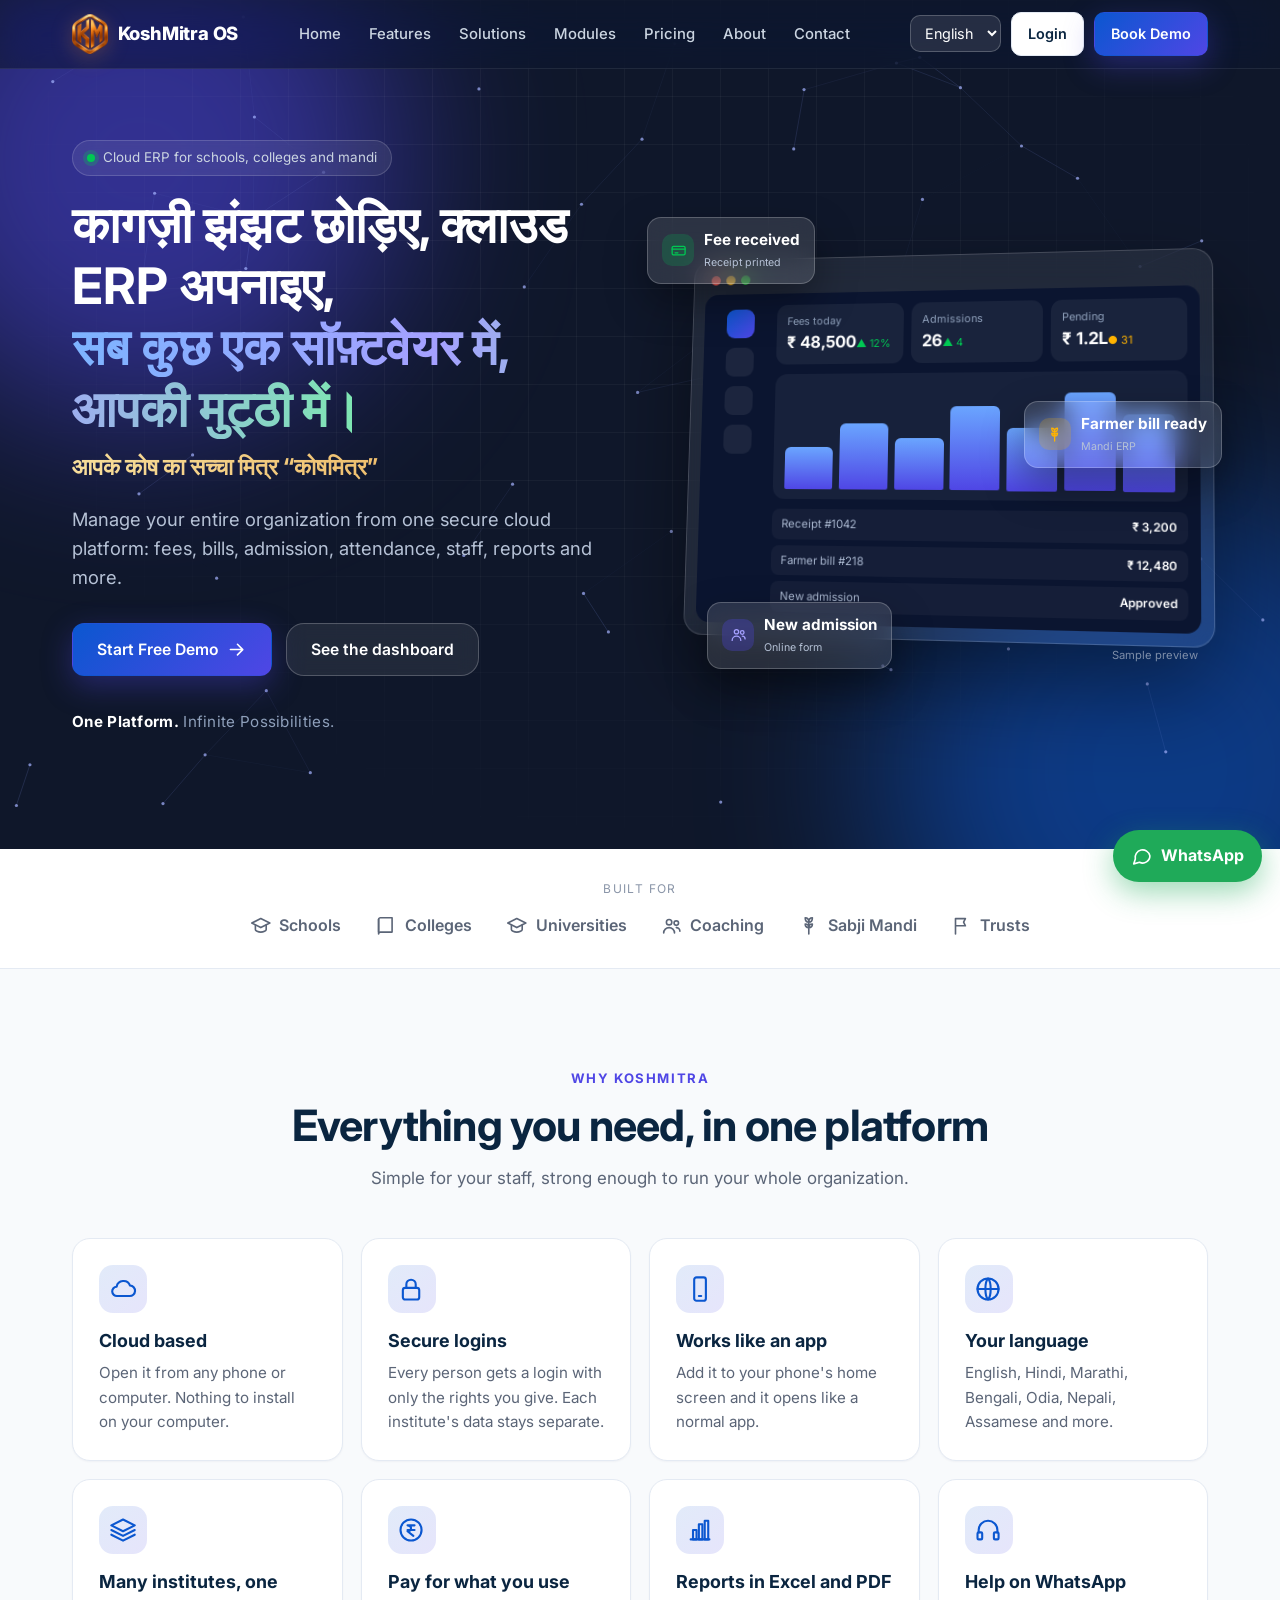
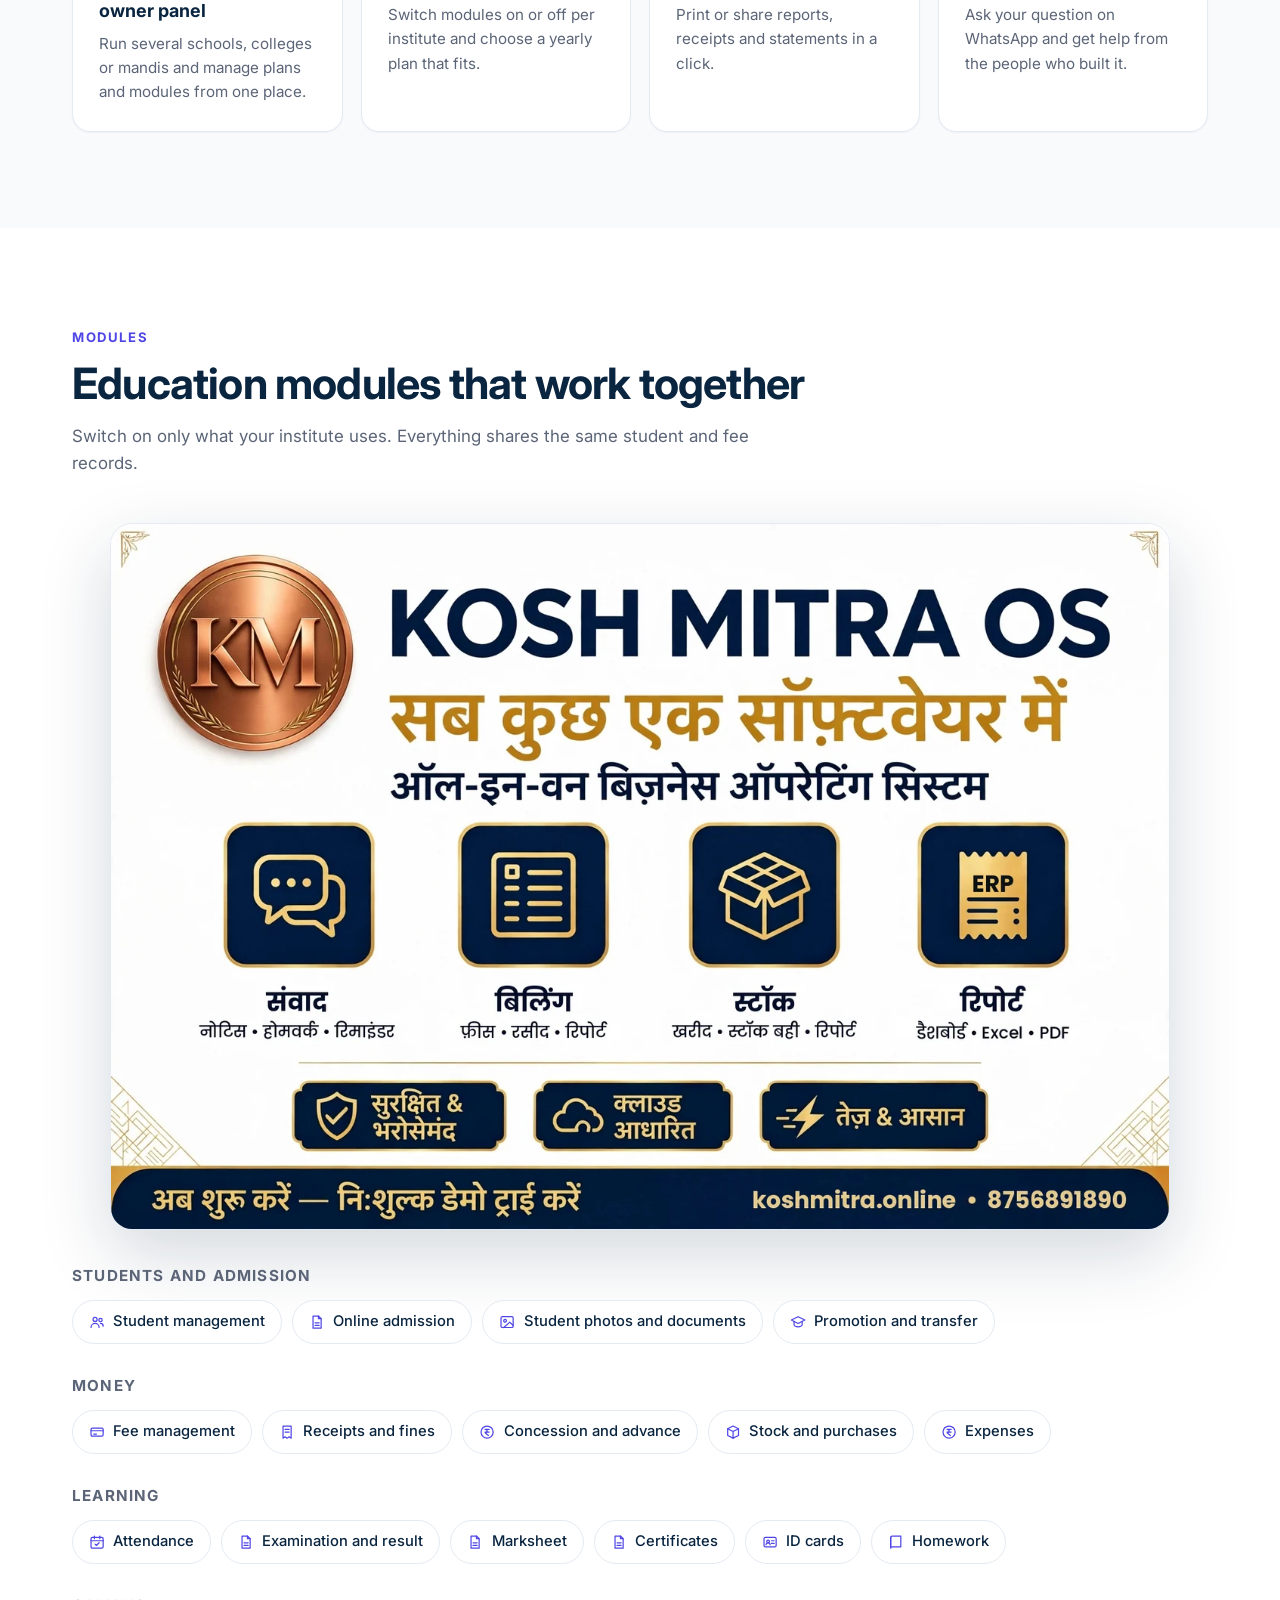
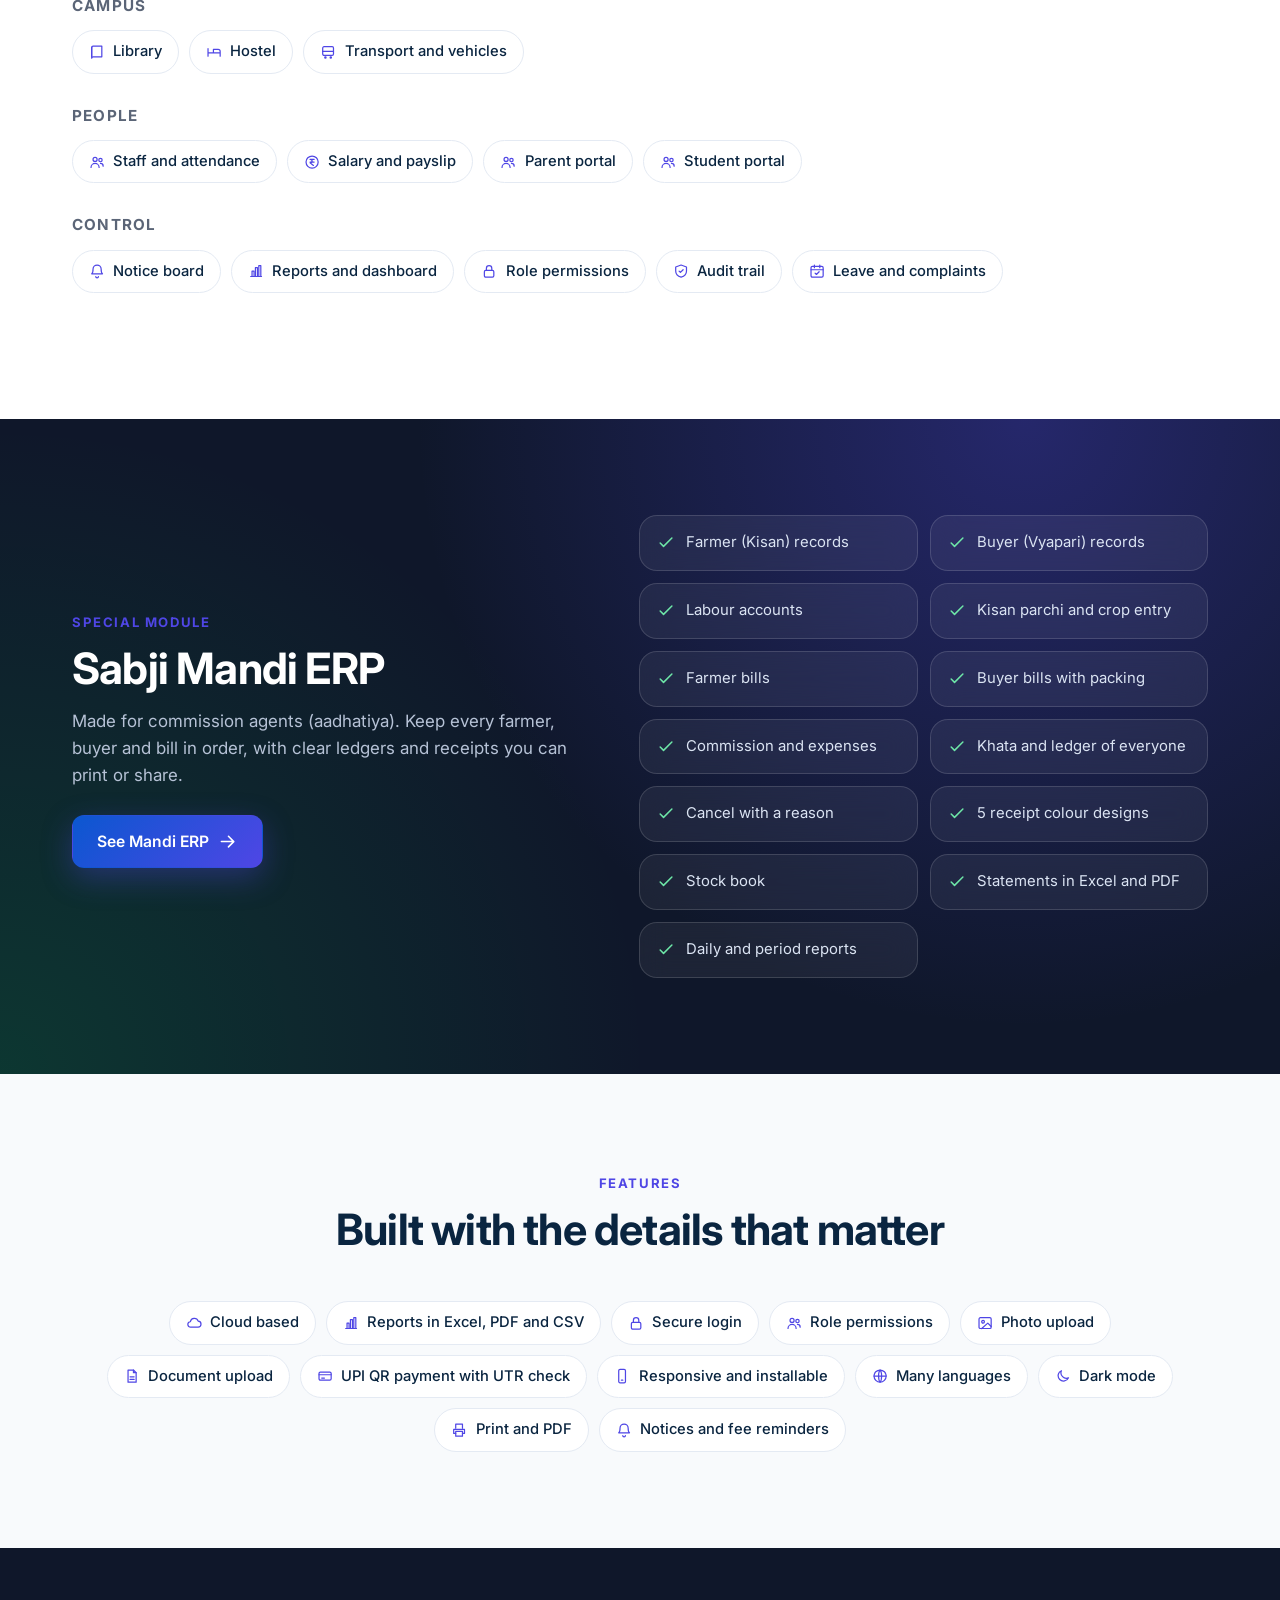
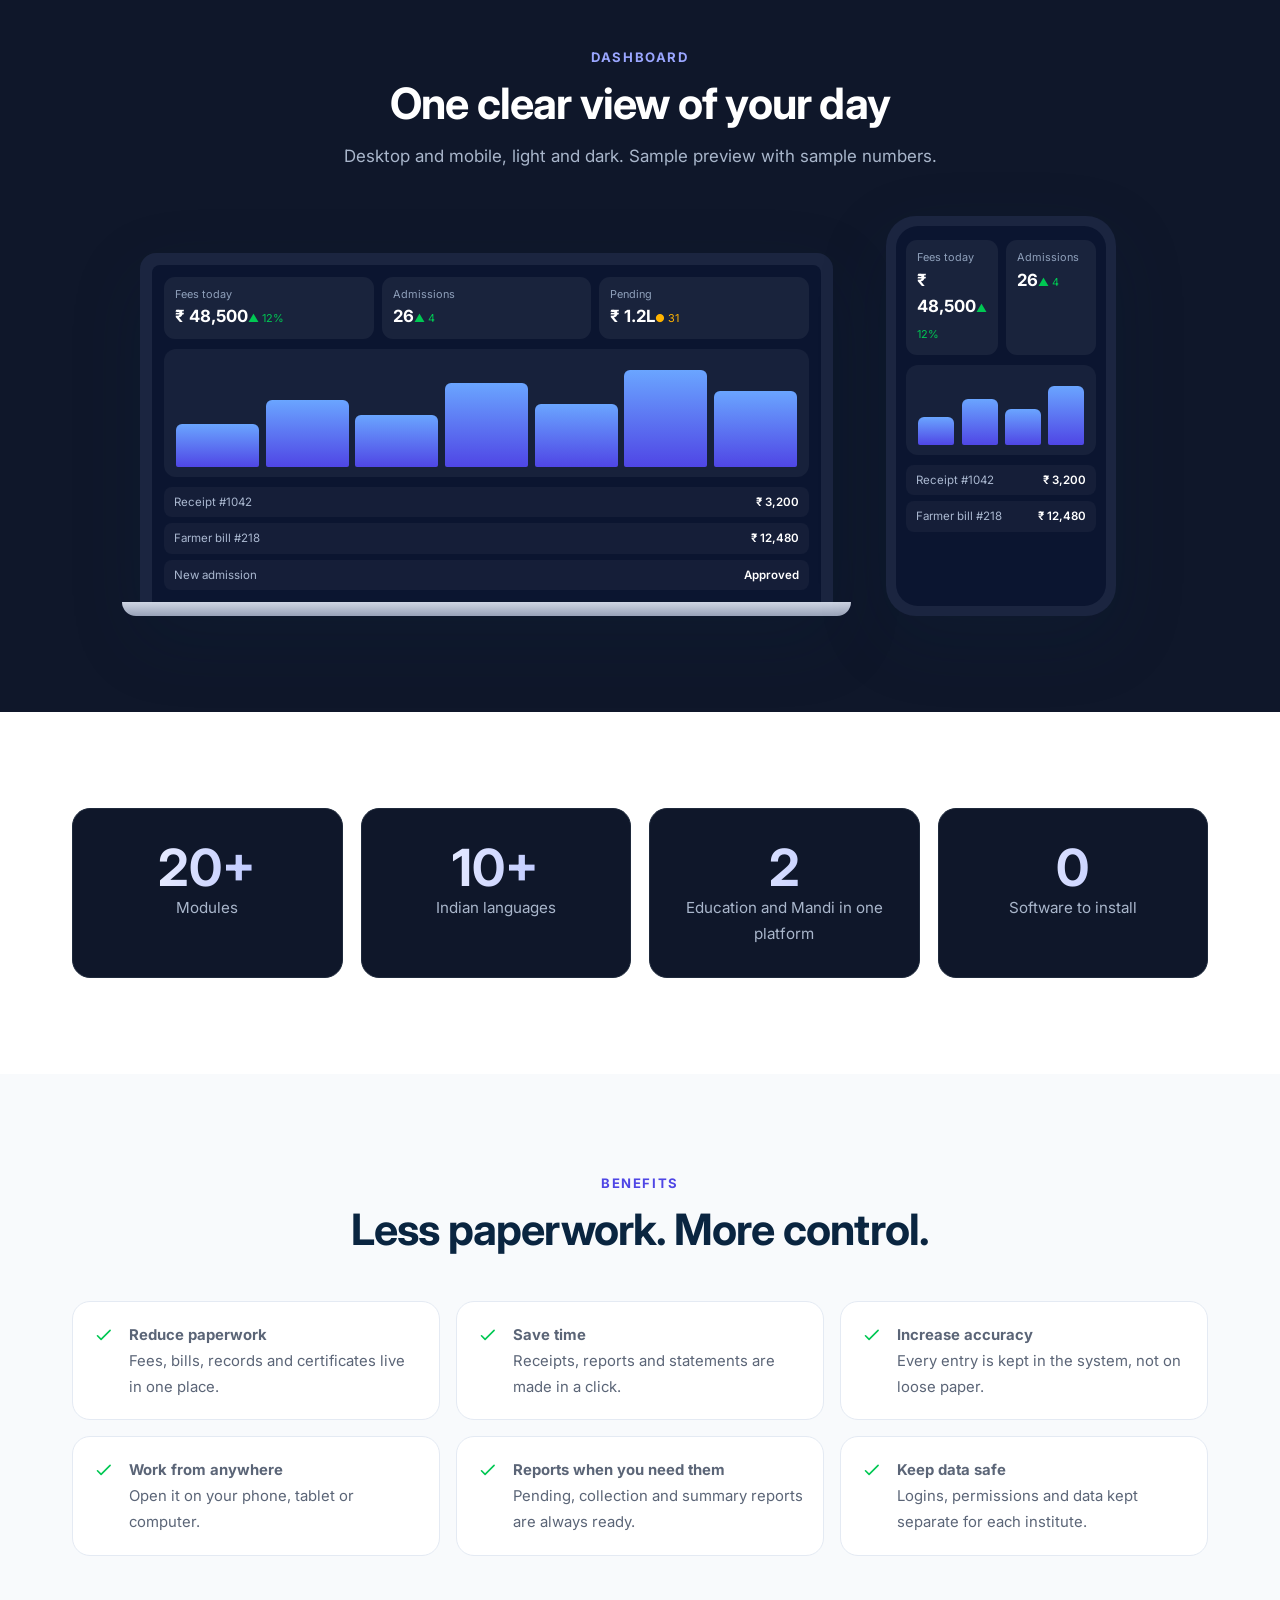
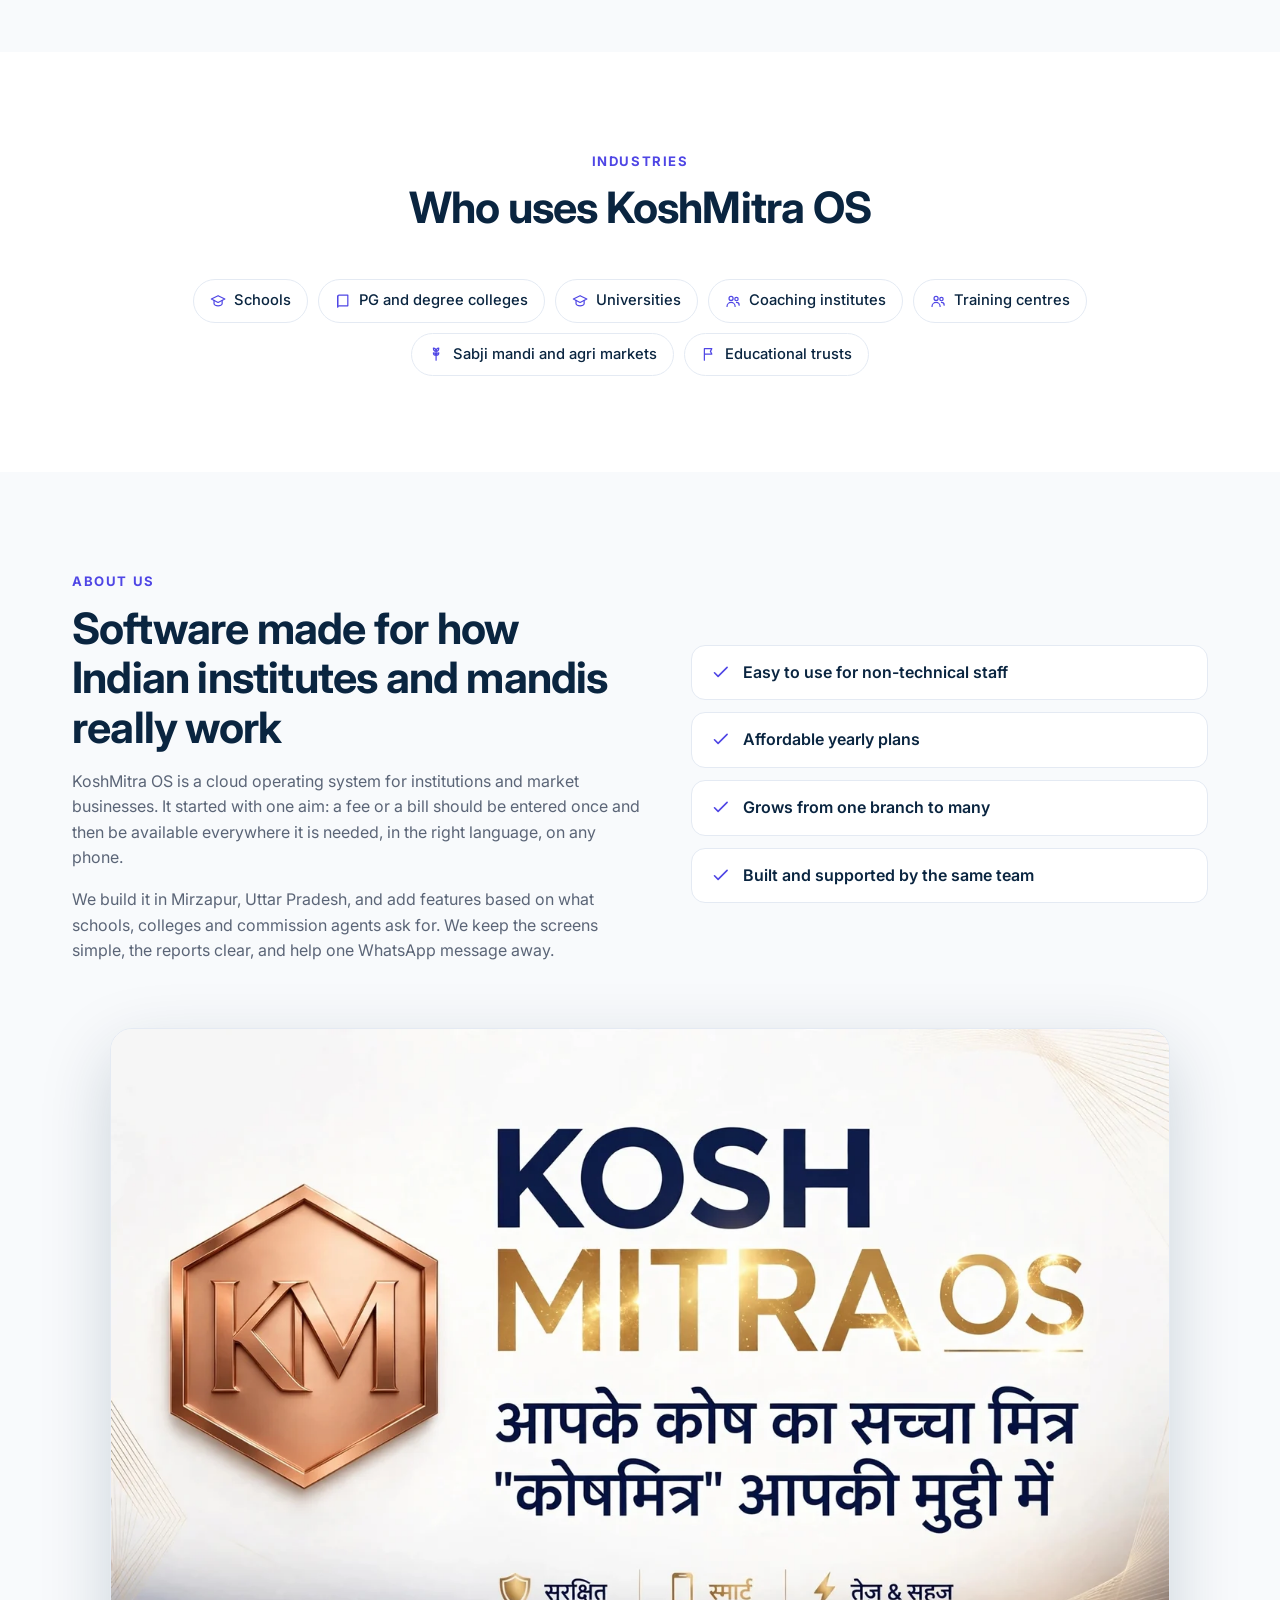
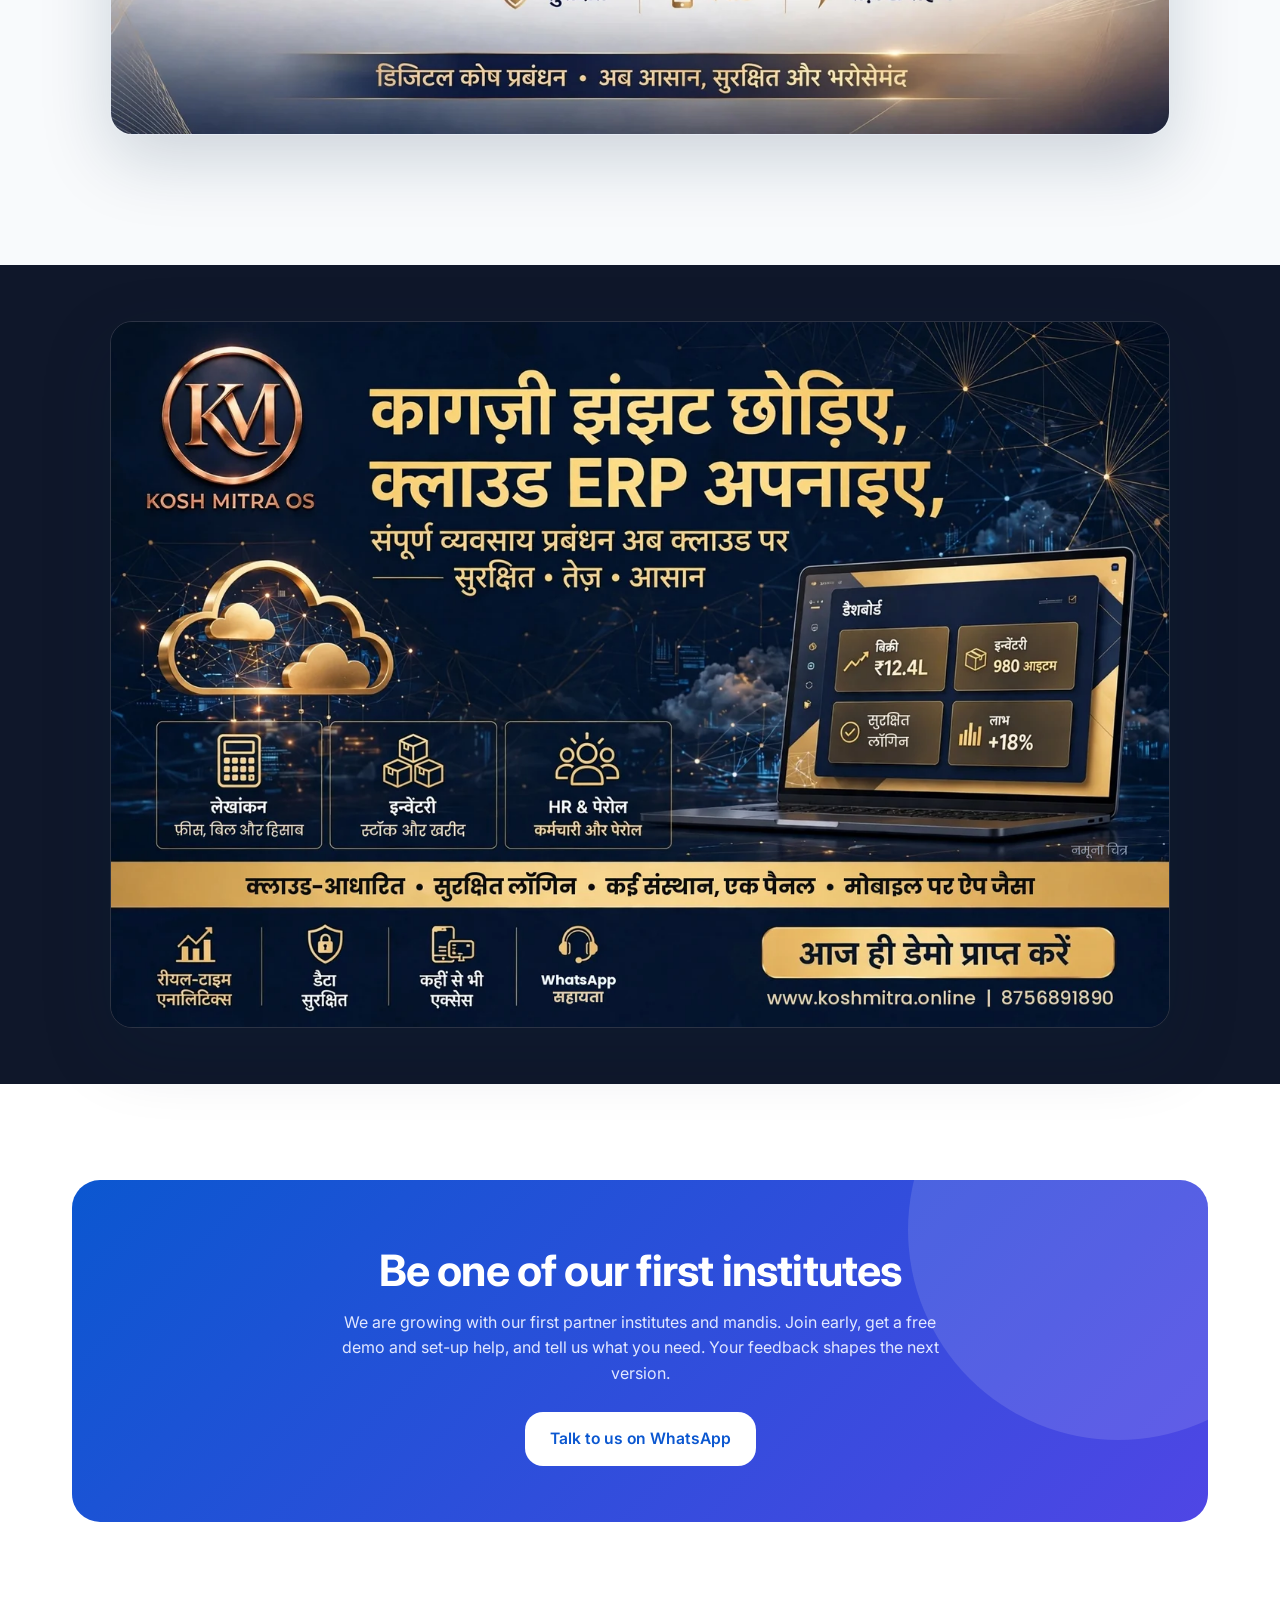
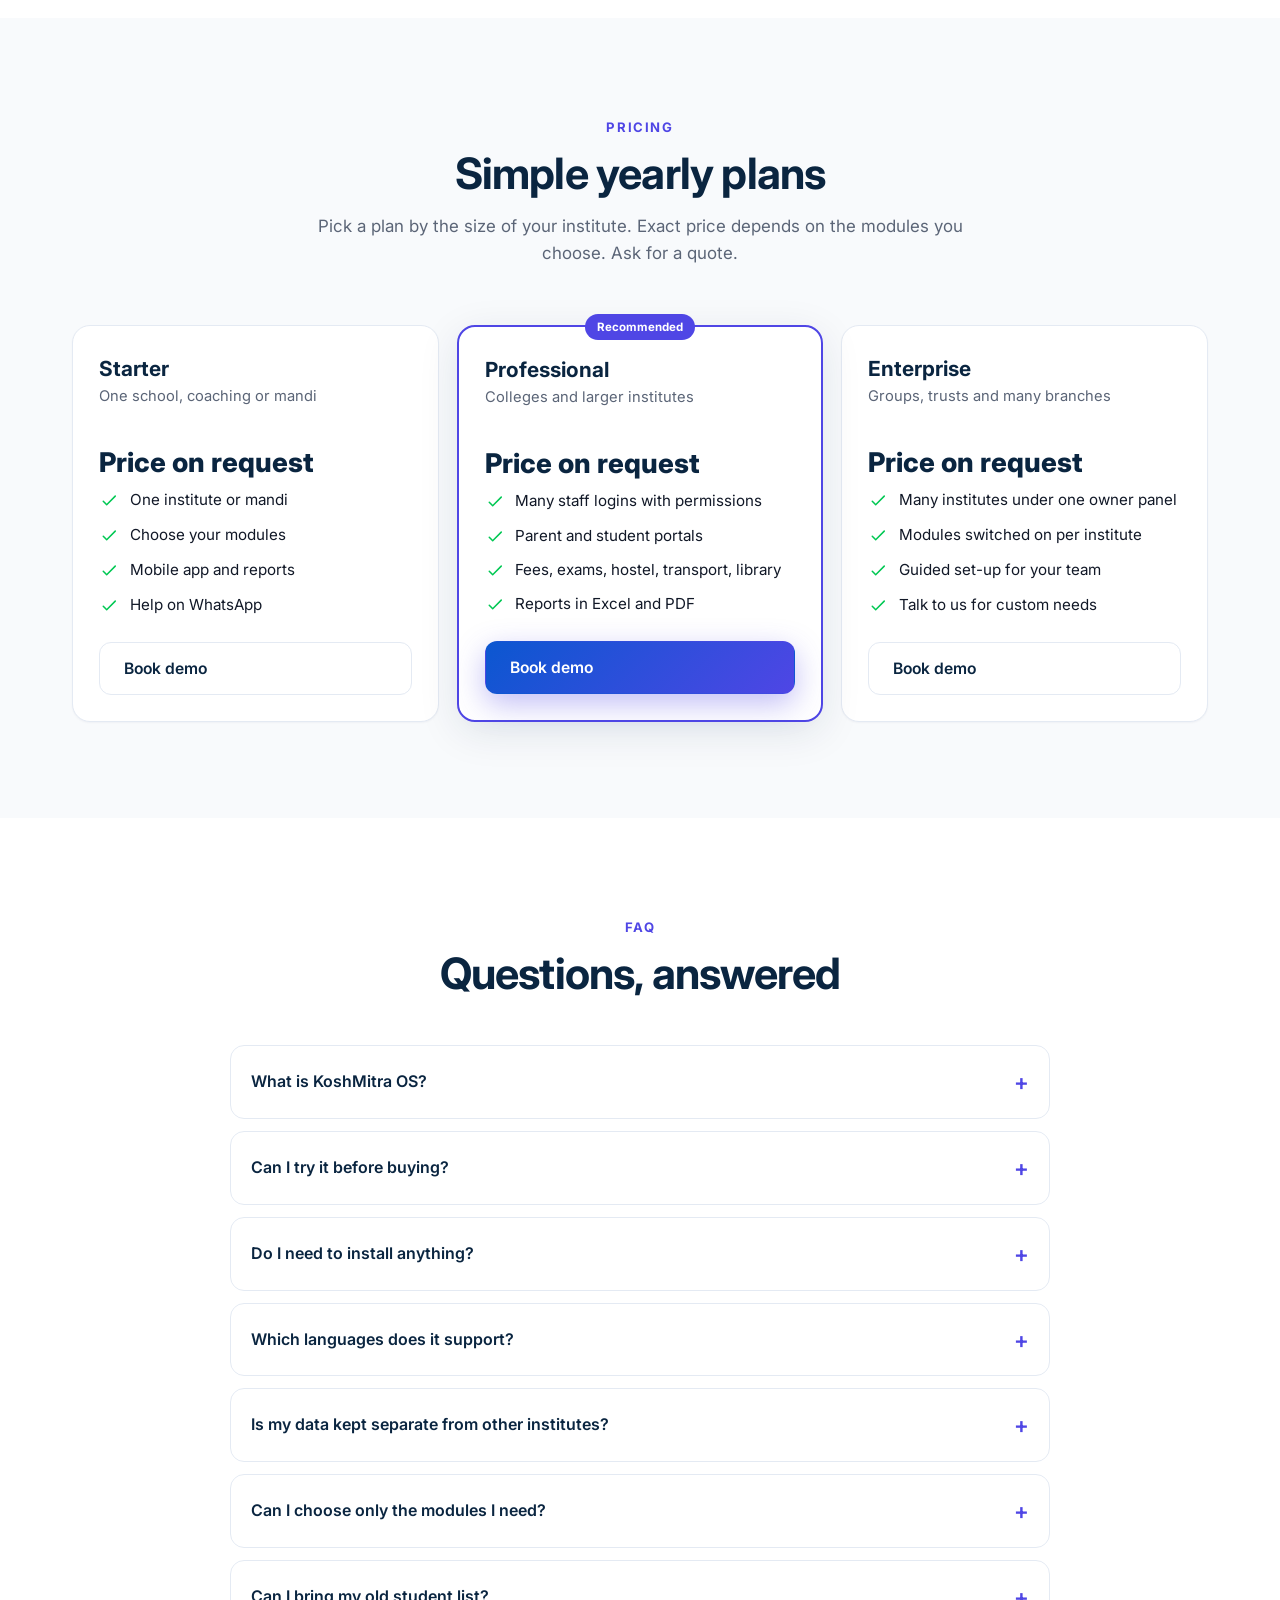
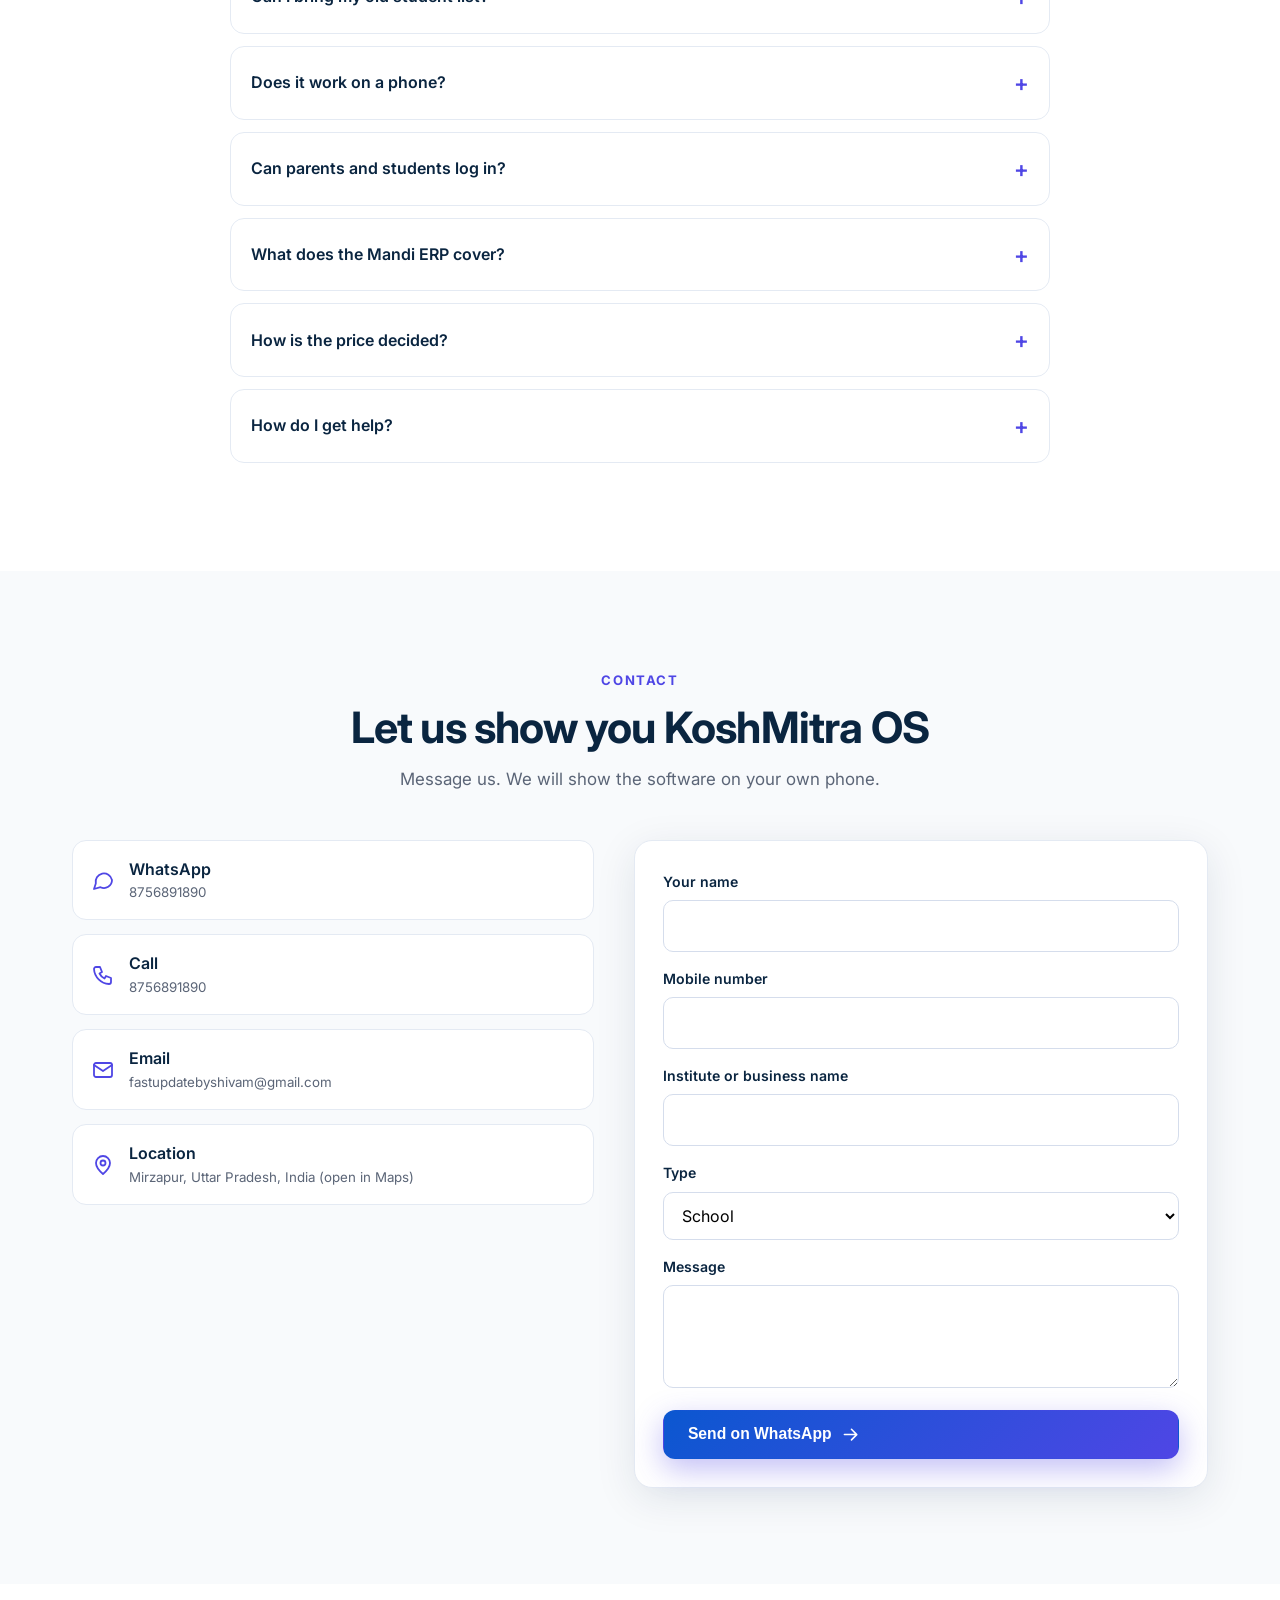
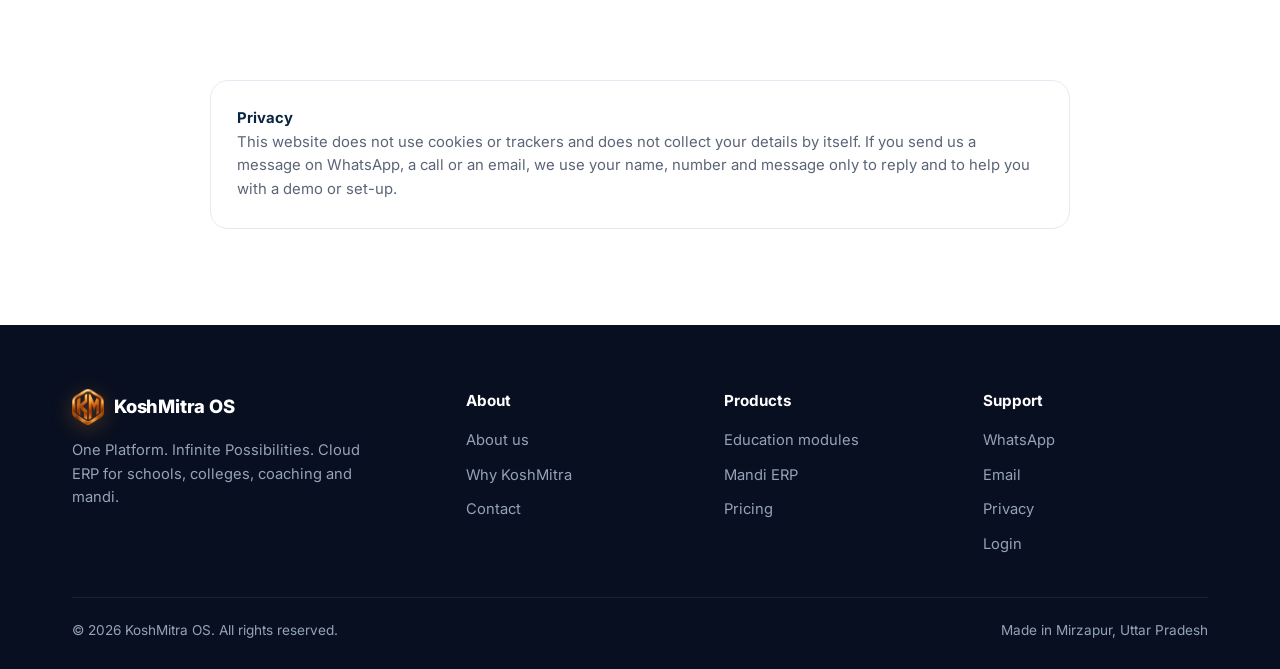
==== commit 478da875: "Add files via upload" ====
--- a/index.html
+++ b/index.html
@@ -10,10 +10,14 @@
 <meta property="og:title" content="KoshMitra OS | Cloud ERP for Every Institution and Business">
 <meta property="og:description" content="One platform for schools, colleges, coaching and mandi: fees, bills, admission, reports and parent portal. Works on your phone.">
 <meta property="og:locale" content="en_IN">
-<meta name="twitter:card" content="summary">
+<meta property="og:site_name" content="KoshMitra OS">
+<meta property="og:image" content="https://www.koshmitra.online/og-image.png">
+<meta property="og:image:width" content="1200"><meta property="og:image:height" content="630">
+<meta name="twitter:card" content="summary_large_image">
+<meta name="twitter:image" content="https://www.koshmitra.online/og-image.png">
 <link rel="preconnect" href="https://fonts.googleapis.com"><link rel="preconnect" href="https://fonts.gstatic.com" crossorigin>
 <link rel="stylesheet" href="https://fonts.googleapis.com/css2?family=Inter:wght@400;500;600;700;800&display=swap">
-<link rel="icon" href="data:image/svg+xml,%3Csvg xmlns='http://www.w3.org/2000/svg' viewBox='0 0 64 64'%3E%3Crect width='64' height='64' rx='14' fill='%230B57D0'/%3E%3Ctext x='32' y='43' font-size='28' font-family='Arial' font-weight='700' text-anchor='middle' fill='white'%3EKM%3C/text%3E%3C/svg%3E">
+<link rel="icon" href="favicon.ico" sizes="any"><link rel="icon" type="image/png" sizes="32x32" href="favicon-32.png"><link rel="icon" type="image/png" sizes="192x192" href="favicon-192.png"><link rel="apple-touch-icon" href="apple-touch-icon.png">
 <link rel="stylesheet" href="style.css">
 <script type="application/ld+json">{"@context": "https://schema.org", "@graph": [{"@type": "Organization", "name": "KoshMitra OS", "url": "https://koshmitra.online", "email": "fastupdatebyshivam@gmail.com", "telephone": "+91-8756891890", "address": {"@type": "PostalAddress", "addressLocality": "Mirzapur", "addressRegion": "Uttar Pradesh", "addressCountry": "IN"}}, {"@type": "SoftwareApplication", "name": "KoshMitra OS", "applicationCategory": "BusinessApplication", "operatingSystem": "Web", "description": "Cloud ERP for schools, colleges, universities, coaching institutes and mandi (commission agent) business."}, {"@type": "FAQPage", "mainEntity": [{"@type": "Question", "name": "What is KoshMitra OS?", "acceptedAnswer": {"@type": "Answer", "text": "KoshMitra OS is a cloud ERP. One software for schools, colleges, universities, coaching institutes and mandi (commission agent) business: fees, bills, admission, attendance, reports and more."}}, {"@type": "Question", "name": "Can I try it before buying?", "acceptedAnswer": {"@type": "Answer", "text": "Yes. Ask for a free demo on WhatsApp and we will show you the software on your own phone."}}, {"@type": "Question", "name": "Do I need to install anything?", "acceptedAnswer": {"@type": "Answer", "text": "No. It runs in your browser. On a phone you can add it to the home screen and it opens like an app."}}, {"@type": "Question", "name": "Which languages does it support?", "acceptedAnswer": {"@type": "Answer", "text": "English, Hindi, Marathi, Bengali, Odia, Nepali, Assamese, Maithili, Manipuri, Kashmiri and Sanskrit."}}, {"@type": "Question", "name": "Is my data kept separate from other institutes?", "acceptedAnswer": {"@type": "Answer", "text": "Yes. Each institute works inside its own account, and each person can open only the pages you allow."}}, {"@type": "Question", "name": "Can I choose only the modules I need?", "acceptedAnswer": {"@type": "Answer", "text": "Yes. Modules can be switched on or off for each institute, so you use only what you need."}}, {"@type": "Question", "name": "Can I bring my old student list?", "acceptedAnswer": {"@type": "Answer", "text": "Student lists can be imported from an Excel file, with photos. Tell us about your case and we will guide you."}}, {"@type": "Question", "name": "Does it work on a phone?", "acceptedAnswer": {"@type": "Answer", "text": "Yes. The pages are made for phones as well as computers, and parents and students can use their own portals from a phone."}}, {"@type": "Question", "name": "Can parents and students log in?", "acceptedAnswer": {"@type": "Answer", "text": "Yes. There is a parent portal and a student portal for fees, notices and homework."}}, {"@type": "Question", "name": "What does the Mandi ERP cover?", "acceptedAnswer": {"@type": "Answer", "text": "Farmer and buyer records, Kisan parchi, farmer and buyer bills, packing, ledgers, stock, statements and reports for a commission agent."}}, {"@type": "Question", "name": "How is the price decided?", "acceptedAnswer": {"@type": "Answer", "text": "It is a yearly plan that depends on the type of institute and the modules you choose. Message us for the price."}}, {"@type": "Question", "name": "How do I get help?", "acceptedAnswer": {"@type": "Answer", "text": "Message us on WhatsApp or write an email. We reply and help you set things up."}}]}]}</script>
 </head>
@@ -21,7 +25,7 @@
 <a class="sr" href="#main">Skip to content</a>
 <div id="glow" aria-hidden="true"></div>
 <header class="nav"><div class="wrap in">
-  <a class="logo" href="#top" aria-label="KoshMitra OS home"><i>KM</i>KoshMitra OS</a>
+  <a class="logo" href="#top" aria-label="KoshMitra OS home"><img src="logo-mark.png" width="36" height="41" alt="">KoshMitra OS</a>
   <button class="burger" aria-label="Open menu" aria-expanded="false">&#9776;</button>
   <ul class="menu">
     <li><a href="#top"><span data-i18n="k136">Home</span></a></li><li><a href="#features"><span data-i18n="k137">Features</span></a></li><li><a href="#solutions"><span data-i18n="k138">Solutions</span></a></li><li><a href="#modules"><span data-i18n="k139">Modules</span></a></li><li><a href="#pricing"><span data-i18n="k140">Pricing</span></a></li><li><a href="#about"><span data-i18n="k141">About</span></a></li><li><a href="#contact"><span data-i18n="k142">Contact</span></a></li>
@@ -35,7 +39,8 @@
   <div class="wrap cols">
     <div>
       <span class="pill"><b></b><span data-i18n="k145">Cloud ERP for schools, colleges and mandi</span></span>
-      <h1><span data-i18n="k146">Cloud ERP for</span> <span class="grad"><span data-i18n="k147">Every Institution &amp; Business</span></span></h1>
+      <h1 lang="hi">कागज़ी झंझट छोड़िए, क्लाउड ERP अपनाइए,<br><span class="grad">सब कुछ एक सॉफ़्टवेयर में, आपकी मुट्ठी में।</span></h1>
+      <p class="slogan" lang="hi">आपके कोष का सच्चा मित्र “कोषमित्र”</p>
       <p class="sub"><span data-i18n="k148">Manage your entire organization from one secure cloud platform: fees, bills, admission, attendance, staff, reports and more.</span></p>
       <div class="btns"><a class="btn pri" href="https://wa.me/918756891890?text=Hello%2C%20I%20want%20a%20free%20demo%20of%20KoshMitra%20OS"><span data-i18n="k149">Start Free Demo</span> <svg class="ic" viewBox="0 0 24 24" aria-hidden="true"><path d="M5 12h14M13 6l6 6-6 6"/></svg></a><a class="btn glass" href="#showcase"><span data-i18n="k150">See the dashboard</span></a></div>
       <p class="tag"><b><span data-i18n="k151">One Platform.</span></b> <span data-i18n="k152">Infinite Possibilities.</span></p>
@@ -62,6 +67,7 @@
 
 <section id="modules"><div class="wrap">
   <div class="head rv"><span class="eyebrow"><span data-i18n="k139">Modules</span></span><h2><span data-i18n="k161">Education modules that work together</span></h2><p class="lead"><span data-i18n="k162">Switch on only what your institute uses. Everything shares the same student and fee records.</span></p></div>
+  <figure class="banner rv"><img src="banner-allinone.webp" width="1400" height="933" loading="lazy" decoding="async" alt="KoshMitra OS: everything in one software. Notices, billing, stock and reports. Secure, cloud based, fast and easy."></figure>
   <div class="mgroup rv"><h3><span data-i18n="k16">Students and admission</span></h3><div class="chips"><span class="chip"><svg class="ic" viewBox="0 0 24 24" aria-hidden="true"><circle cx="9" cy="8" r="3"/><path d="M3 20c0-3.3 2.7-6 6-6s6 2.7 6 6"/><circle cx="17" cy="9" r="2.5"/><path d="M17 14c2.2 0 4 1.8 4 4"/></svg><span data-i18n="k17">Student management</span></span><span class="chip"><svg class="ic" viewBox="0 0 24 24" aria-hidden="true"><path d="M6 3h8l4 4v14H6z"/><path d="M14 3v4h4M9 13h6M9 17h6"/></svg><span data-i18n="k18">Online admission</span></span><span class="chip"><svg class="ic" viewBox="0 0 24 24" aria-hidden="true"><rect x="3" y="4" width="18" height="16" rx="2"/><circle cx="9" cy="10" r="2"/><path d="M21 17l-5-5-9 8"/></svg><span data-i18n="k19">Student photos and documents</span></span><span class="chip"><svg class="ic" viewBox="0 0 24 24" aria-hidden="true"><path d="M2 9l10-5 10 5-10 5z"/><path d="M6 11v5c0 1.5 3 3 6 3s6-1.5 6-3v-5"/></svg><span data-i18n="k20">Promotion and transfer</span></span></div></div><div class="mgroup rv"><h3><span data-i18n="k21">Money</span></h3><div class="chips"><span class="chip"><svg class="ic" viewBox="0 0 24 24" aria-hidden="true"><rect x="3" y="6" width="18" height="12" rx="2"/><path d="M3 10h18M7 15h4"/></svg><span data-i18n="k22">Fee management</span></span><span class="chip"><svg class="ic" viewBox="0 0 24 24" aria-hidden="true"><path d="M6 3h12v18l-3-2-3 2-3-2-3 2z"/><path d="M9 8h6M9 12h6"/></svg><span data-i18n="k23">Receipts and fines</span></span><span class="chip"><svg class="ic" viewBox="0 0 24 24" aria-hidden="true"><circle cx="12" cy="12" r="9"/><path d="M9 8h6M9 12h6M9 8c4 0 4 5 0 5l5 4"/></svg><span data-i18n="k24">Concession and advance</span></span><span class="chip"><svg class="ic" viewBox="0 0 24 24" aria-hidden="true"><path d="M12 3l8 4v10l-8 4-8-4V7z"/><path d="M4 7l8 4 8-4M12 11v10"/></svg><span data-i18n="k25">Stock and purchases</span></span><span class="chip"><svg class="ic" viewBox="0 0 24 24" aria-hidden="true"><circle cx="12" cy="12" r="9"/><path d="M9 8h6M9 12h6M9 8c4 0 4 5 0 5l5 4"/></svg><span data-i18n="k26">Expenses</span></span></div></div><div class="mgroup rv"><h3><span data-i18n="k27">Learning</span></h3><div class="chips"><span class="chip"><svg class="ic" viewBox="0 0 24 24" aria-hidden="true"><rect x="3" y="5" width="18" height="16" rx="2"/><path d="M3 10h18M8 3v4M16 3v4M9 15l2 2 4-4"/></svg><span data-i18n="k28">Attendance</span></span><span class="chip"><svg class="ic" viewBox="0 0 24 24" aria-hidden="true"><path d="M6 3h8l4 4v14H6z"/><path d="M14 3v4h4M9 13h6M9 17h6"/></svg><span data-i18n="k29">Examination and result</span></span><span class="chip"><svg class="ic" viewBox="0 0 24 24" aria-hidden="true"><path d="M6 3h8l4 4v14H6z"/><path d="M14 3v4h4M9 13h6M9 17h6"/></svg><span data-i18n="k30">Marksheet</span></span><span class="chip"><svg class="ic" viewBox="0 0 24 24" aria-hidden="true"><path d="M6 3h8l4 4v14H6z"/><path d="M14 3v4h4M9 13h6M9 17h6"/></svg><span data-i18n="k31">Certificates</span></span><span class="chip"><svg class="ic" viewBox="0 0 24 24" aria-hidden="true"><rect x="3" y="5" width="18" height="14" rx="2"/><circle cx="9" cy="11" r="2"/><path d="M6 16c0-1.7 1.3-3 3-3s3 1.3 3 3M14 10h4M14 14h4"/></svg><span data-i18n="k32">ID cards</span></span><span class="chip"><svg class="ic" viewBox="0 0 24 24" aria-hidden="true"><path d="M4 5a2 2 0 0 1 2-2h13v16H6a2 2 0 0 0-2 2z"/><path d="M4 19V5"/></svg><span data-i18n="k33">Homework</span></span></div></div><div class="mgroup rv"><h3><span data-i18n="k34">Campus</span></h3><div class="chips"><span class="chip"><svg class="ic" viewBox="0 0 24 24" aria-hidden="true"><path d="M4 5a2 2 0 0 1 2-2h13v16H6a2 2 0 0 0-2 2z"/><path d="M4 19V5"/></svg><span data-i18n="k35">Library</span></span><span class="chip"><svg class="ic" viewBox="0 0 24 24" aria-hidden="true"><path d="M3 18V7M3 13h18v5M21 13v-2a3 3 0 0 0-3-3h-7v5"/></svg><span data-i18n="k36">Hostel</span></span><span class="chip"><svg class="ic" viewBox="0 0 24 24" aria-hidden="true"><rect x="4" y="4" width="16" height="13" rx="2"/><path d="M4 11h16"/><circle cx="8" cy="20" r="1"/><circle cx="16" cy="20" r="1"/></svg><span data-i18n="k37">Transport and vehicles</span></span></div></div><div class="mgroup rv"><h3><span data-i18n="k38">People</span></h3><div class="chips"><span class="chip"><svg class="ic" viewBox="0 0 24 24" aria-hidden="true"><circle cx="9" cy="8" r="3"/><path d="M3 20c0-3.3 2.7-6 6-6s6 2.7 6 6"/><circle cx="17" cy="9" r="2.5"/><path d="M17 14c2.2 0 4 1.8 4 4"/></svg><span data-i18n="k39">Staff and attendance</span></span><span class="chip"><svg class="ic" viewBox="0 0 24 24" aria-hidden="true"><circle cx="12" cy="12" r="9"/><path d="M9 8h6M9 12h6M9 8c4 0 4 5 0 5l5 4"/></svg><span data-i18n="k40">Salary and payslip</span></span><span class="chip"><svg class="ic" viewBox="0 0 24 24" aria-hidden="true"><circle cx="9" cy="8" r="3"/><path d="M3 20c0-3.3 2.7-6 6-6s6 2.7 6 6"/><circle cx="17" cy="9" r="2.5"/><path d="M17 14c2.2 0 4 1.8 4 4"/></svg><span data-i18n="k41">Parent portal</span></span><span class="chip"><svg class="ic" viewBox="0 0 24 24" aria-hidden="true"><circle cx="9" cy="8" r="3"/><path d="M3 20c0-3.3 2.7-6 6-6s6 2.7 6 6"/><circle cx="17" cy="9" r="2.5"/><path d="M17 14c2.2 0 4 1.8 4 4"/></svg><span data-i18n="k42">Student portal</span></span></div></div><div class="mgroup rv"><h3><span data-i18n="k43">Control</span></h3><div class="chips"><span class="chip"><svg class="ic" viewBox="0 0 24 24" aria-hidden="true"><path d="M6 9a6 6 0 0 1 12 0c0 6 2 7 2 7H4s2-1 2-7"/><path d="M10 20a2 2 0 0 0 4 0"/></svg><span data-i18n="k44">Notice board</span></span><span class="chip"><svg class="ic" viewBox="0 0 24 24" aria-hidden="true"><path d="M4 20h16"/><rect x="6" y="12" width="3" height="8"/><rect x="11" y="7" width="3" height="13"/><rect x="16" y="4" width="3" height="16"/></svg><span data-i18n="k45">Reports and dashboard</span></span><span class="chip"><svg class="ic" viewBox="0 0 24 24" aria-hidden="true"><rect x="5" y="11" width="14" height="10" rx="2"/><path d="M8 11V8a4 4 0 0 1 8 0v3"/></svg><span data-i18n="k46">Role permissions</span></span><span class="chip"><svg class="ic" viewBox="0 0 24 24" aria-hidden="true"><path d="M12 3l8 3v6c0 5-3.5 8-8 9-4.5-1-8-4-8-9V6z"/><path d="M9 12l2 2 4-4"/></svg><span data-i18n="k47">Audit trail</span></span><span class="chip"><svg class="ic" viewBox="0 0 24 24" aria-hidden="true"><rect x="3" y="5" width="18" height="16" rx="2"/><path d="M3 10h18M8 3v4M16 3v4M9 15l2 2 4-4"/></svg><span data-i18n="k48">Leave and complaints</span></span></div></div>
 </div></section>
 
@@ -104,12 +110,14 @@
   <div class="chips rv" style="justify-content:center"><span class="chip"><svg class="ic" viewBox="0 0 24 24" aria-hidden="true"><path d="M2 9l10-5 10 5-10 5z"/><path d="M6 11v5c0 1.5 3 3 6 3s6-1.5 6-3v-5"/></svg><span data-i18n="k84">Schools</span></span><span class="chip"><svg class="ic" viewBox="0 0 24 24" aria-hidden="true"><path d="M4 5a2 2 0 0 1 2-2h13v16H6a2 2 0 0 0-2 2z"/><path d="M4 19V5"/></svg><span data-i18n="k85">PG and degree colleges</span></span><span class="chip"><svg class="ic" viewBox="0 0 24 24" aria-hidden="true"><path d="M2 9l10-5 10 5-10 5z"/><path d="M6 11v5c0 1.5 3 3 6 3s6-1.5 6-3v-5"/></svg><span data-i18n="k86">Universities</span></span><span class="chip"><svg class="ic" viewBox="0 0 24 24" aria-hidden="true"><circle cx="9" cy="8" r="3"/><path d="M3 20c0-3.3 2.7-6 6-6s6 2.7 6 6"/><circle cx="17" cy="9" r="2.5"/><path d="M17 14c2.2 0 4 1.8 4 4"/></svg><span data-i18n="k87">Coaching institutes</span></span><span class="chip"><svg class="ic" viewBox="0 0 24 24" aria-hidden="true"><circle cx="9" cy="8" r="3"/><path d="M3 20c0-3.3 2.7-6 6-6s6 2.7 6 6"/><circle cx="17" cy="9" r="2.5"/><path d="M17 14c2.2 0 4 1.8 4 4"/></svg><span data-i18n="k88">Training centres</span></span><span class="chip"><svg class="ic" viewBox="0 0 24 24" aria-hidden="true"><path d="M12 21V8M12 8c-3 0-4-2-4-5 3 0 4 2 4 5zM12 8c3 0 4-2 4-5-3 0-4 2-4 5zM12 14c-3 0-4-2-4-4 3 0 4 2 4 4zM12 14c3 0 4-2 4-4-3 0-4 2-4 4z"/></svg><span data-i18n="k89">Sabji mandi and agri markets</span></span><span class="chip"><svg class="ic" viewBox="0 0 24 24" aria-hidden="true"><path d="M5 21V4M5 4h11l-2 4 2 4H5"/></svg><span data-i18n="k90">Educational trusts</span></span></div>
 </div></section>
 
-<section class="alt" id="about"><div class="wrap about">
+<section class="alt" id="about"><div class="wrap"><div class="about">
   <div class="rv"><span class="eyebrow"><span data-i18n="k178">About us</span></span><h2><span data-i18n="k179">Software made for how Indian institutes and mandis really work</span></h2>
     <p><span data-i18n="k180">KoshMitra OS is a cloud operating system for institutions and market businesses. It started with one aim: a fee or a bill should be entered once and then be available everywhere it is needed, in the right language, on any phone.</span></p>
     <p><span data-i18n="k181">We build it in Mirzapur, Uttar Pradesh, and add features based on what schools, colleges and commission agents ask for. We keep the screens simple, the reports clear, and help one WhatsApp message away.</span></p></div>
   <div class="pts rv d1"><div><svg class="ic" viewBox="0 0 24 24" aria-hidden="true"><path d="M5 12l4 4 10-10"/></svg><span data-i18n="k182">Easy to use for non-technical staff</span></div><div><svg class="ic" viewBox="0 0 24 24" aria-hidden="true"><path d="M5 12l4 4 10-10"/></svg><span data-i18n="k183">Affordable yearly plans</span></div><div><svg class="ic" viewBox="0 0 24 24" aria-hidden="true"><path d="M5 12l4 4 10-10"/></svg><span data-i18n="k184">Grows from one branch to many</span></div><div><svg class="ic" viewBox="0 0 24 24" aria-hidden="true"><path d="M5 12l4 4 10-10"/></svg><span data-i18n="k185">Built and supported by the same team</span></div></div>
-</div></section>
+</div><figure class="banner rv" style="margin-top:48px"><img src="banner-brand.webp" width="1400" height="933" loading="lazy" decoding="async" alt="KoshMitra OS logo with the line: your treasury's true friend, KoshMitra, in your hand. Secure, smart, fast and simple."></figure></div></section>
+
+<section class="darkbg" style="padding:56px 0"><div class="wrap"><a class="banner rv" href="https://wa.me/918756891890?text=Hello%2C%20I%20want%20a%20free%20demo%20of%20KoshMitra%20OS" aria-label="Ask for a free demo on WhatsApp"><img src="banner-demo.webp" width="1400" height="933" loading="lazy" decoding="async" alt="Leave paperwork behind and adopt cloud ERP. KoshMitra OS: cloud based, secure login, many institutes in one panel, works like an app on the phone. Ask for a demo today."></a></div></section>
 
 <section><div class="wrap"><div class="partner rv">
   <h2><span data-i18n="k186">Be one of our first institutes</span></h2>
@@ -140,7 +148,7 @@
       <div><label for="n"><span data-i18n="k198">Your name</span></label><input id="n" name="name" required autocomplete="name"></div>
       <div><label for="m"><span data-i18n="k199">Mobile number</span></label><input id="m" name="mobile" inputmode="tel" required autocomplete="tel"></div>
       <div><label for="o"><span data-i18n="k200">Institute or business name</span></label><input id="o" name="org"></div>
-      <div><label for="t"><span data-i18n="k201">Type</span></label><select id="t" name="type"><option value="School" data-i18n="k202">School</option><option value="College" data-i18n="k203">College</option><option value="University" data-i18n="k204">University</option><option value="Coaching" data-i18n="k155">Coaching</option><option value="Sabji Mandi" data-i18n="k156">Sabji Mandi</option><option value="Other" data-i18n="k205">Other</option></select></div>
+      <div><label for="t"><span data-i18n="k201">Type</span></label><select id="t" name="type"><option value="School"><span data-i18n="k202">School</span></option><option value="College"><span data-i18n="k203">College</span></option><option value="University"><span data-i18n="k204">University</span></option><option value="Coaching"><span data-i18n="k155">Coaching</span></option><option value="Sabji Mandi"><span data-i18n="k156">Sabji Mandi</span></option><option value="Other"><span data-i18n="k205">Other</span></option></select></div>
       <div><label for="g"><span data-i18n="k206">Message</span></label><textarea id="g" name="msg" rows="3"></textarea></div>
       <button class="btn pri" type="submit"><span data-i18n="k207">Send on WhatsApp</span> <svg class="ic" viewBox="0 0 24 24" aria-hidden="true"><path d="M5 12h14M13 6l6 6-6 6"/></svg></button>
     </form>
@@ -152,7 +160,7 @@
 
 <footer><div class="wrap">
   <div class="cols">
-    <div><a class="logo" href="#top"><i>KM</i>KoshMitra OS</a><p style="margin:14px 0 0;max-width:300px;font-size:.92rem"><span data-i18n="k210">One Platform. Infinite Possibilities. Cloud ERP for schools, colleges, coaching and mandi.</span></p></div>
+    <div><a class="logo" href="#top"><img src="logo-mark.png" width="36" height="41" alt="">KoshMitra OS</a><p style="margin:14px 0 0;max-width:300px;font-size:.92rem"><span data-i18n="k210">One Platform. Infinite Possibilities. Cloud ERP for schools, colleges, coaching and mandi.</span></p></div>
     <div><h4><span data-i18n="k141">About</span></h4><ul><li><a href="#about"><span data-i18n="k178">About us</span></a></li><li><a href="#features"><span data-i18n="k158">Why KoshMitra</span></a></li><li><a href="#contact"><span data-i18n="k142">Contact</span></a></li></ul></div>
     <div><h4><span data-i18n="k211">Products</span></h4><ul><li><a href="#modules"><span data-i18n="k212">Education modules</span></a></li><li><a href="#solutions"><span data-i18n="k213">Mandi ERP</span></a></li><li><a href="#pricing"><span data-i18n="k140">Pricing</span></a></li></ul></div>
     <div><h4><span data-i18n="k214">Support</span></h4><ul><li><a href="https://wa.me/918756891890?text=Hello%2C%20I%20want%20a%20free%20demo%20of%20KoshMitra%20OS">WhatsApp</a></li><li><a href="mailto:fastupdatebyshivam@gmail.com"><span data-i18n="k195">Email</span></a></li><li><a href="#privacy"><span data-i18n="k208">Privacy</span></a></li><li><a href="https://koshmitra.online/login"><span data-i18n="k143">Login</span></a></li></ul></div>
--- a/style.css
+++ b/style.css
@@ -21,7 +21,7 @@
 .nav.solid{background:rgba(15,23,42,.92)}
 .nav .in{display:flex;align-items:center;gap:22px;height:68px}
 .logo{display:flex;align-items:center;gap:10px;color:#fff;text-decoration:none;font-weight:800;font-size:1.15rem;letter-spacing:-.2px}
-.logo i{width:34px;height:34px;border-radius:10px;background:linear-gradient(135deg,var(--blue),var(--indigo));display:grid;place-items:center;font-style:normal;font-size:.85rem;box-shadow:0 6px 18px rgba(79,70,229,.5)}
+.logo img{height:40px;width:auto;display:block;filter:drop-shadow(0 4px 10px rgba(230,140,40,.35))}.logo i{width:34px;height:34px;border-radius:10px;background:linear-gradient(135deg,var(--blue),var(--indigo));display:grid;place-items:center;font-style:normal;font-size:.85rem;box-shadow:0 6px 18px rgba(79,70,229,.5)}
 .menu{display:flex;gap:4px;margin:0 auto;padding:0;list-style:none}
 .menu a{color:#cbd5e1;text-decoration:none;padding:8px 12px;border-radius:8px;font-size:.93rem;font-weight:500;transition:.2s}
 .menu a:hover{color:#fff;background:rgba(255,255,255,.08)}
@@ -38,7 +38,7 @@
 .hero .cols{display:grid;grid-template-columns:1.05fr 1fr;gap:48px;align-items:center}
 .pill{display:inline-flex;align-items:center;gap:8px;background:rgba(255,255,255,.08);border:1px solid rgba(255,255,255,.16);border-radius:999px;padding:6px 14px;font-size:.84rem;color:#cbd5e1;backdrop-filter:blur(8px)}
 .pill b{width:8px;height:8px;border-radius:50%;background:var(--green);box-shadow:0 0 0 4px rgba(0,200,83,.25)}
-.hero h1{font-size:clamp(2.2rem,5.2vw,3.9rem);line-height:1.08;margin:18px 0;letter-spacing:-1.5px}
+.hero h1{font-size:clamp(1.9rem,4vw,3.15rem);line-height:1.22;margin:18px 0 10px;letter-spacing:0}
 .grad{background:linear-gradient(90deg,#7DB4FF,#A5A0FF,#7DE8B0);-webkit-background-clip:text;background-clip:text;color:transparent}
 .hero p.sub{font-size:1.15rem;color:#b6c2d6;max-width:560px;margin:0 0 30px}
 .hero .btns{display:flex;gap:14px;flex-wrap:wrap}
@@ -155,3 +155,17 @@
 html[lang=bn] body{font-family:Inter,"Noto Sans Bengali",system-ui,sans-serif}
 html:not([lang=en]) h1,html:not([lang=en]) h2{letter-spacing:0;line-height:1.3}
 html:not([lang=en]) .eyebrow{letter-spacing:.4px;text-transform:none}
+
+/* real logo */
+.logo .lg{width:40px;height:40px;border-radius:11px;background:#fff;display:grid;place-items:center;padding:4px;box-shadow:0 6px 18px rgba(0,0,0,.25)}
+.logo .lg img{width:100%;height:100%;object-fit:contain;display:block}
+.flogo{display:inline-block;background:#fff;border-radius:14px;padding:10px 16px}
+.flogo img{display:block;width:150px;height:auto}
+
+.slogan{font-size:clamp(1.1rem,2.2vw,1.45rem);font-weight:700;margin:6px 0 18px;background:linear-gradient(90deg,#F7DE9B,#E9A64A);-webkit-background-clip:text;background-clip:text;color:transparent}
+.banner{display:block;max-width:1060px;margin:0 auto 34px;border-radius:22px;overflow:hidden;box-shadow:var(--sh2);border:1px solid var(--line);line-height:0}
+.banner img{display:block;width:100%;height:auto}
+a.banner{transition:transform .25s,box-shadow .25s}a.banner:hover{transform:translateY(-4px)}
+.darkbg .banner{border-color:rgba(255,255,255,.12);margin-bottom:0}
+footer .logo img{height:36px}
+html:not([lang=en]) .hero h1{line-height:1.25}
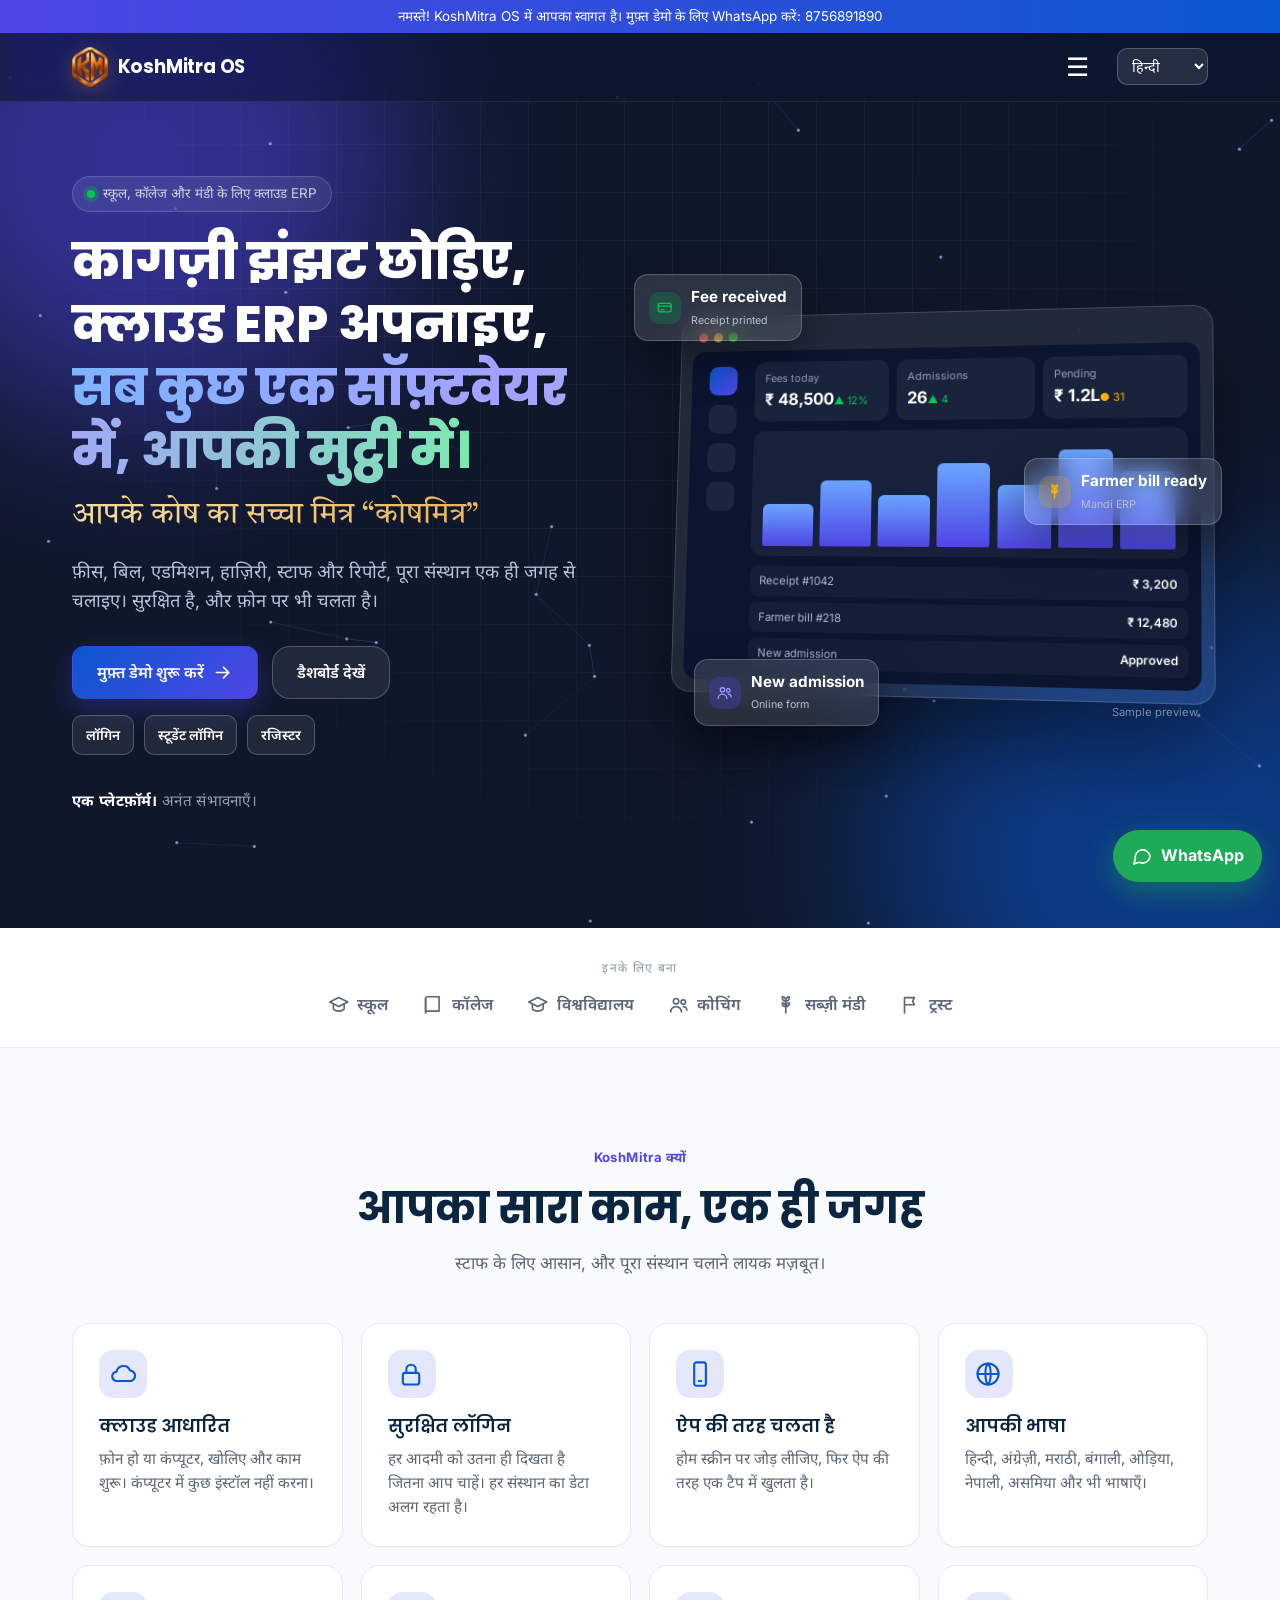
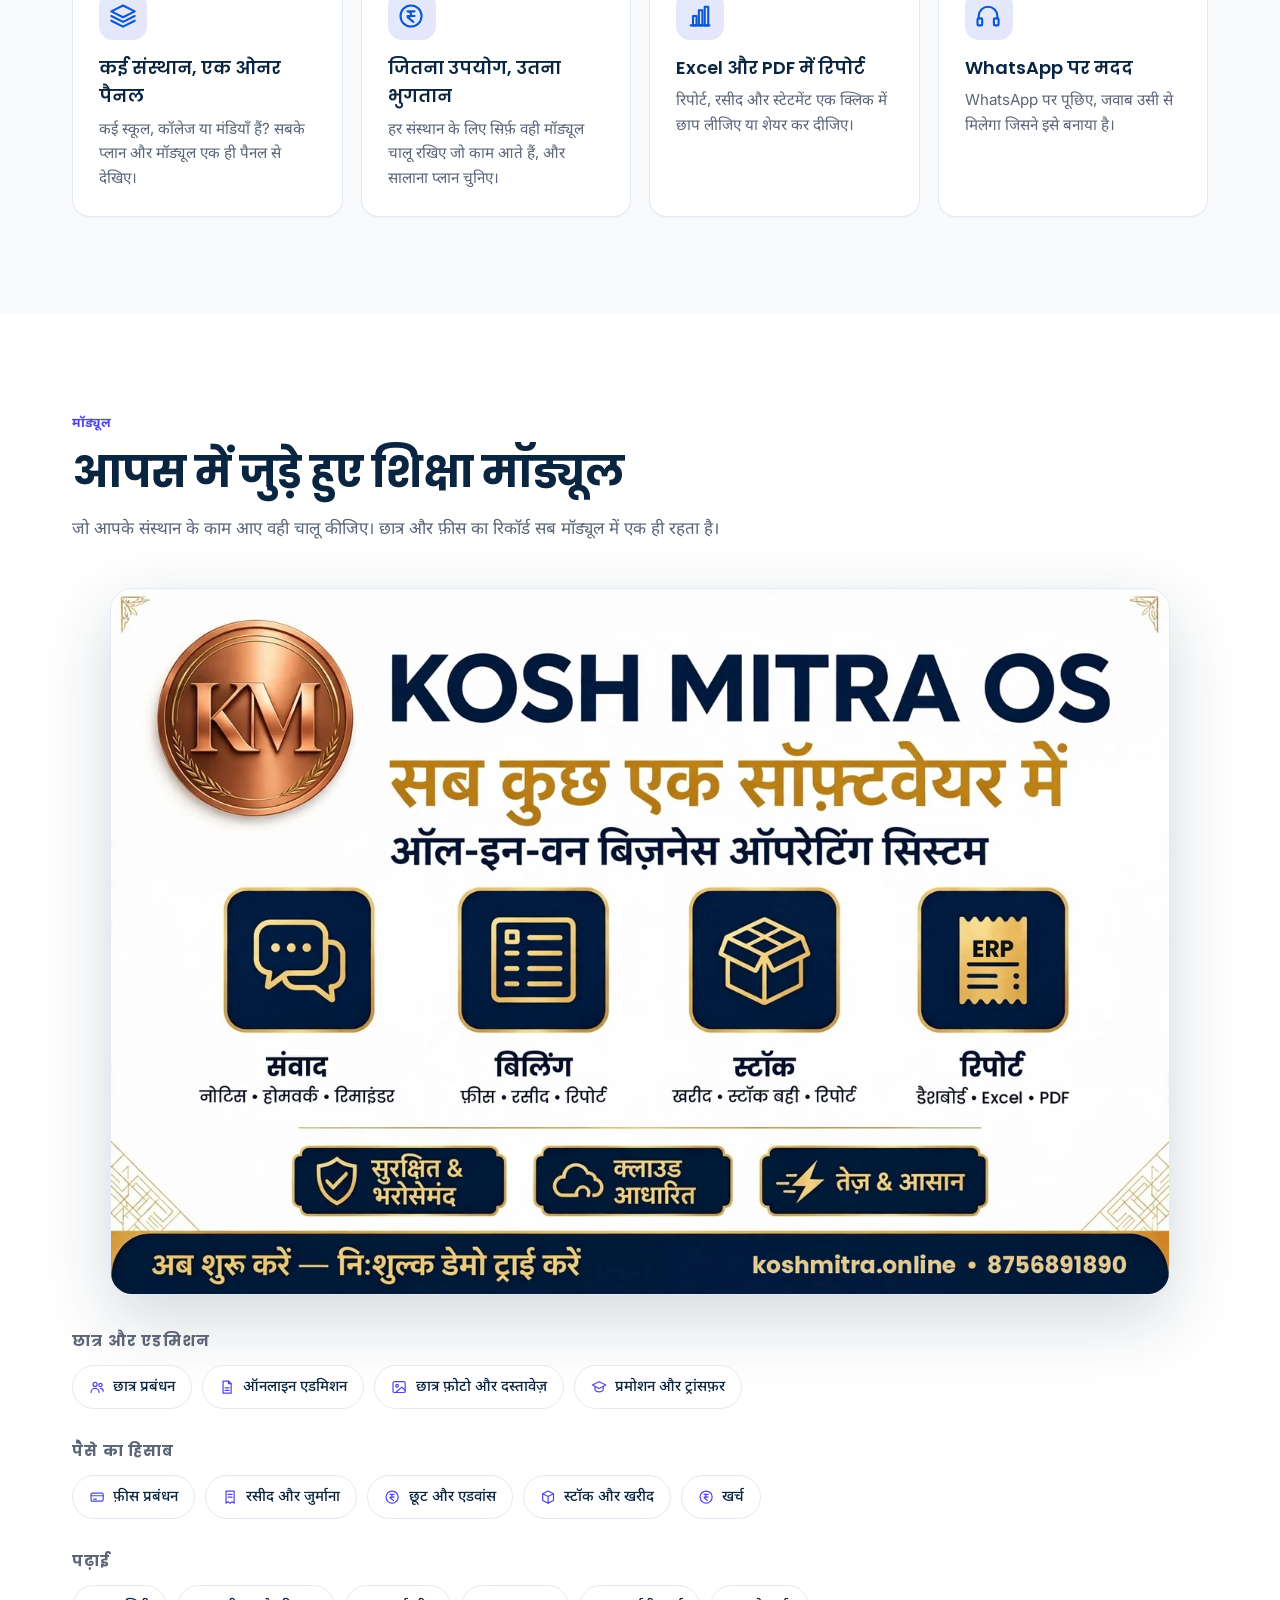
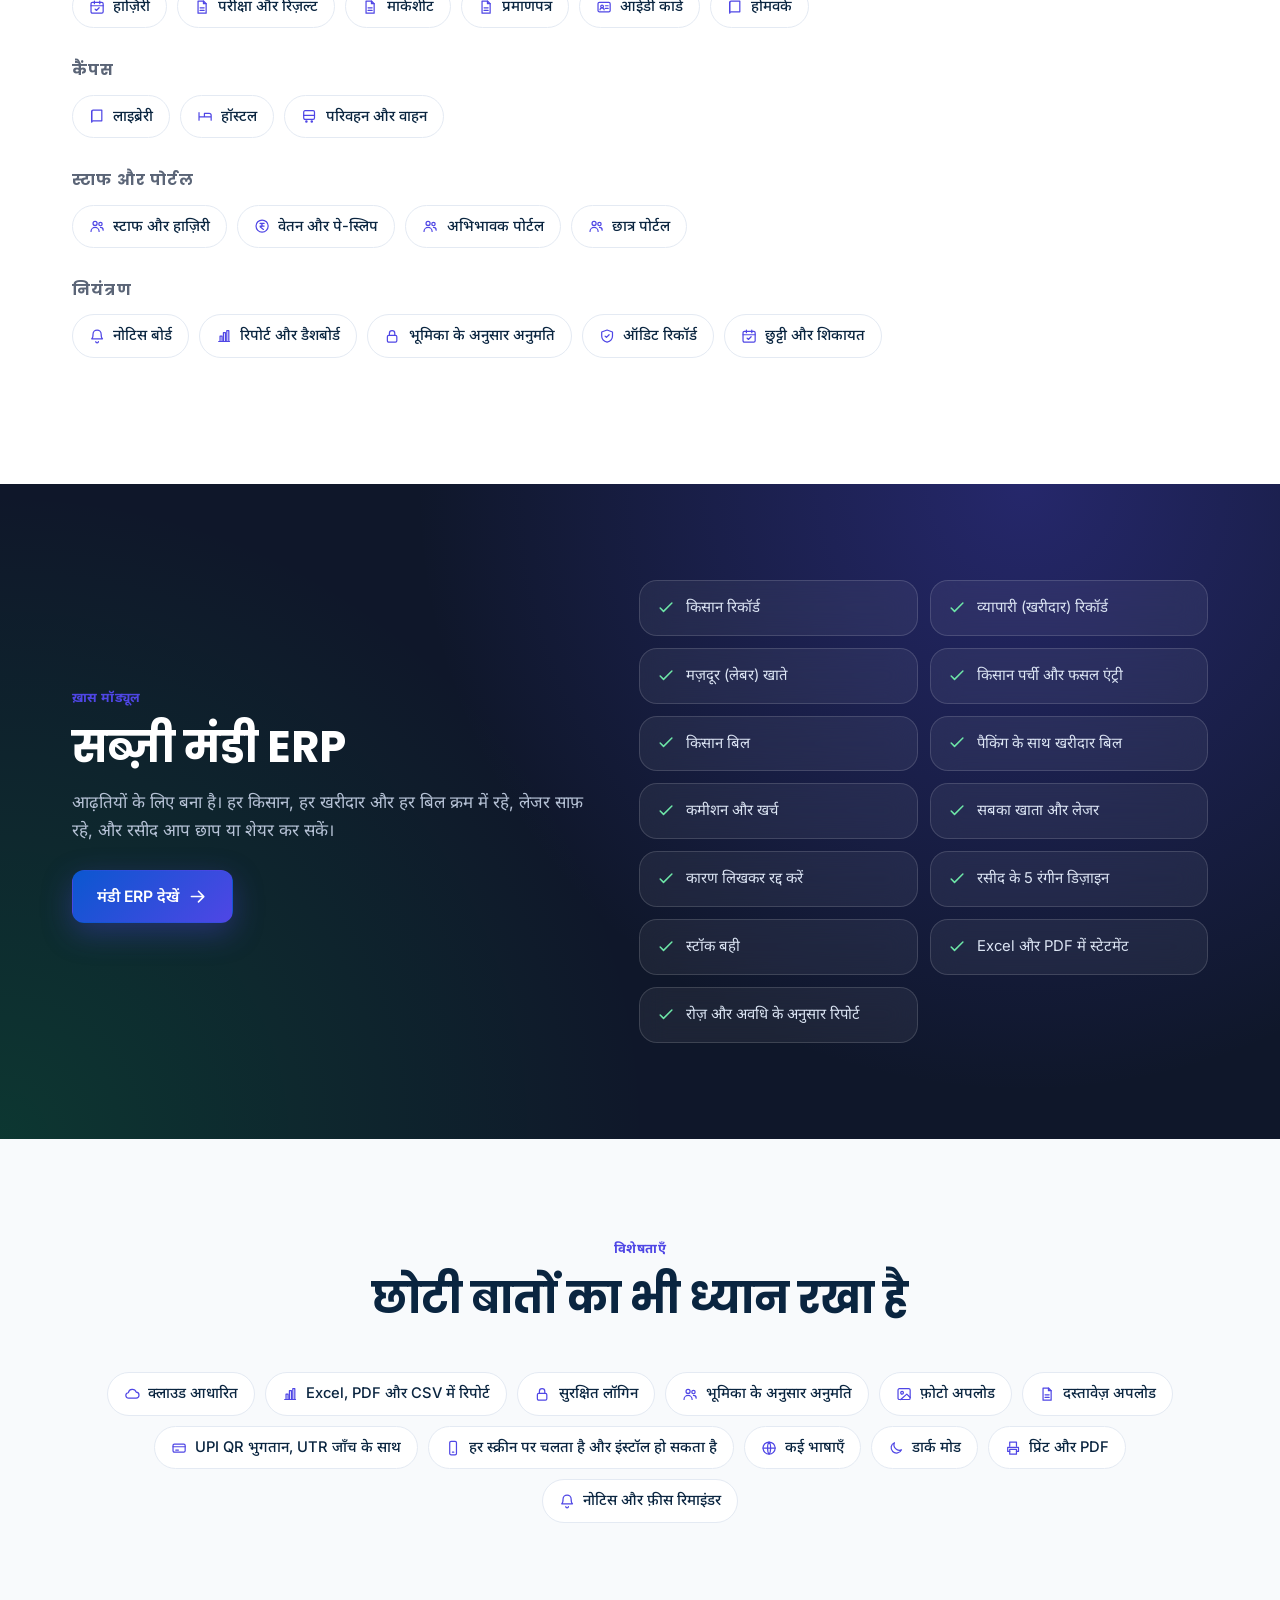
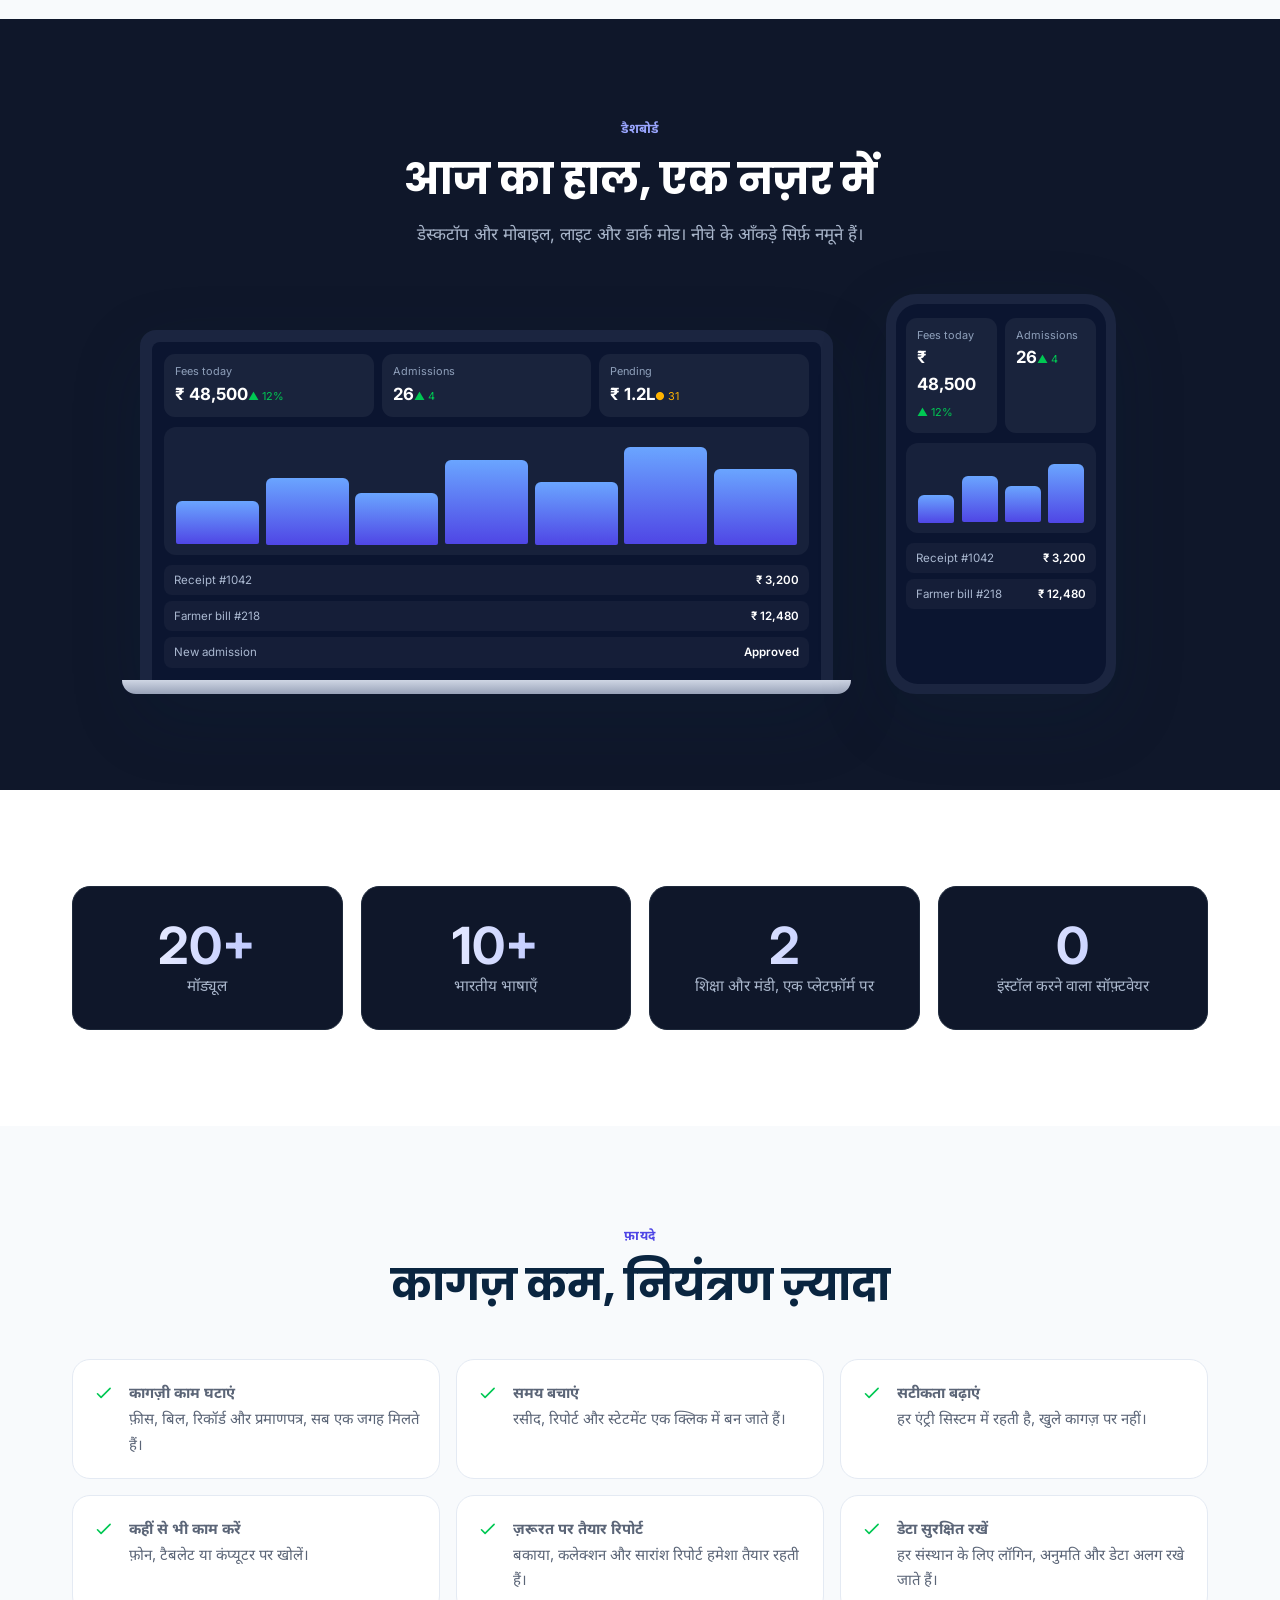
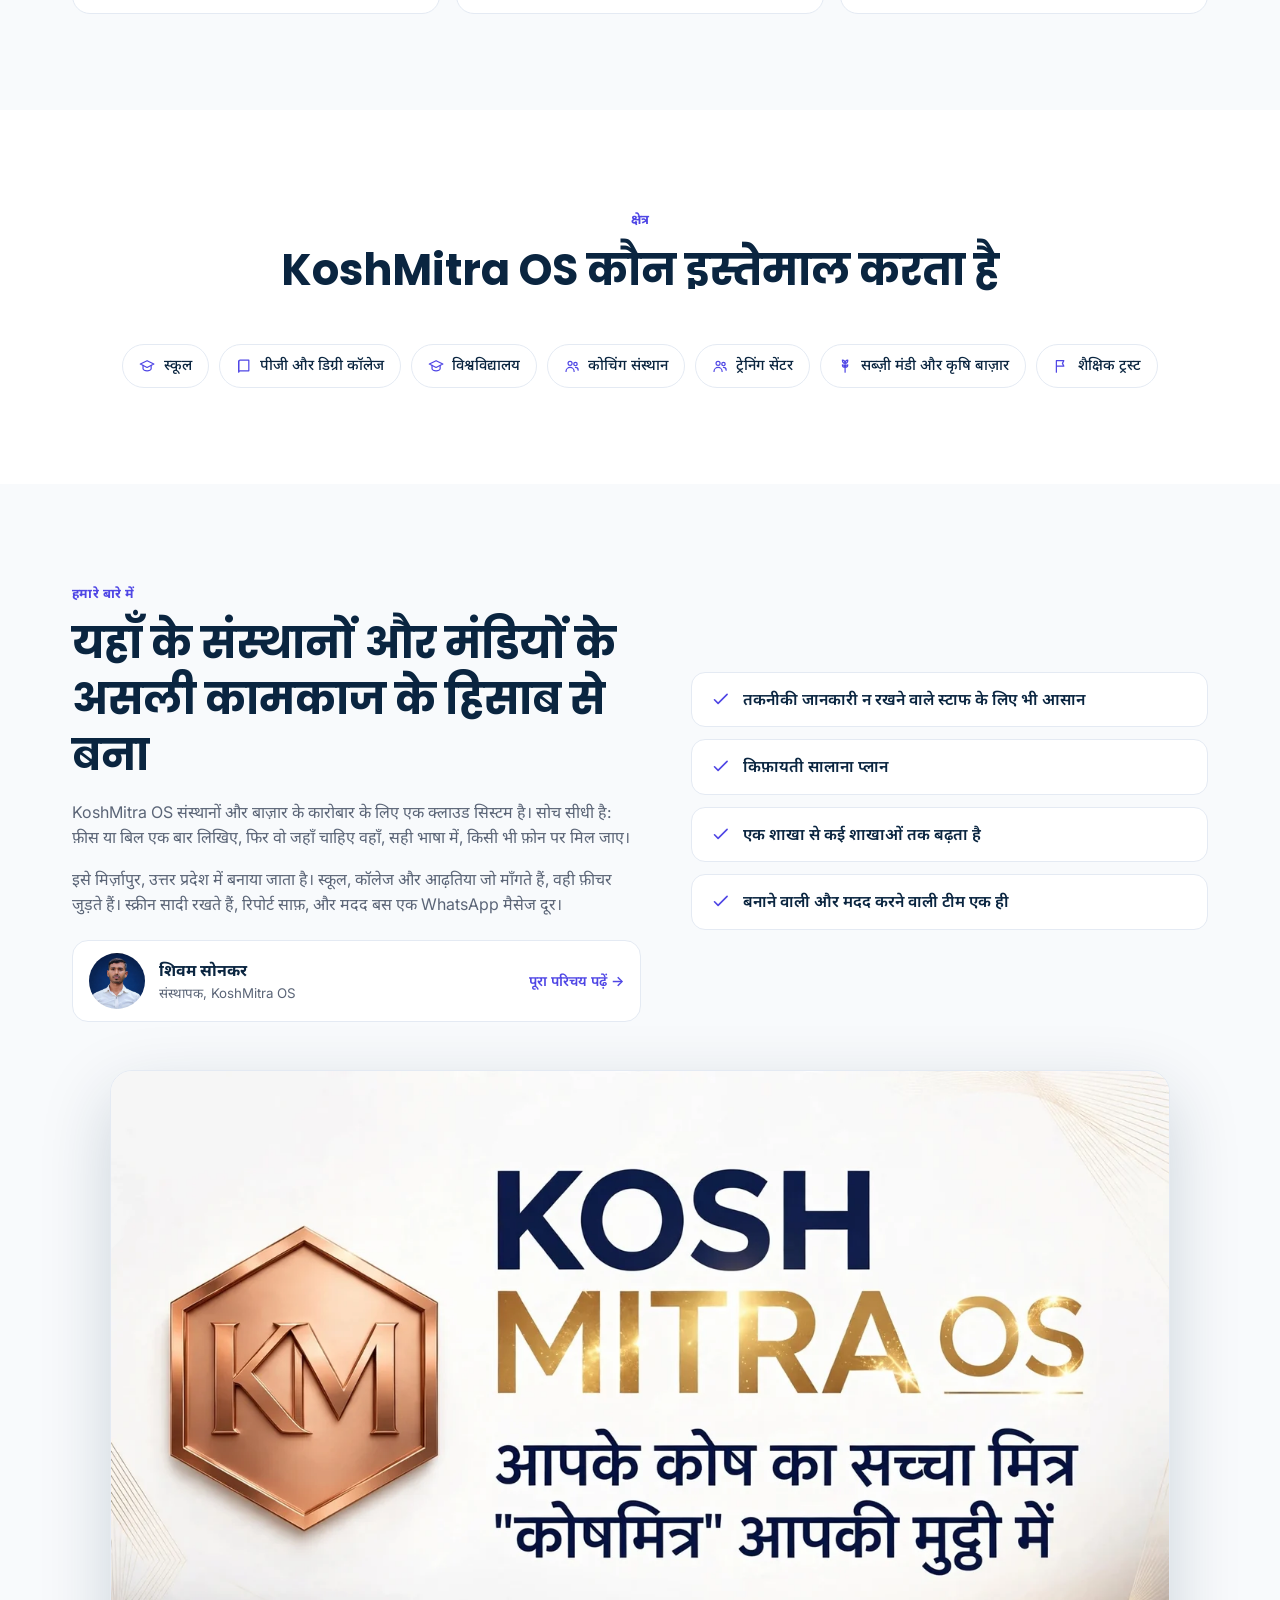
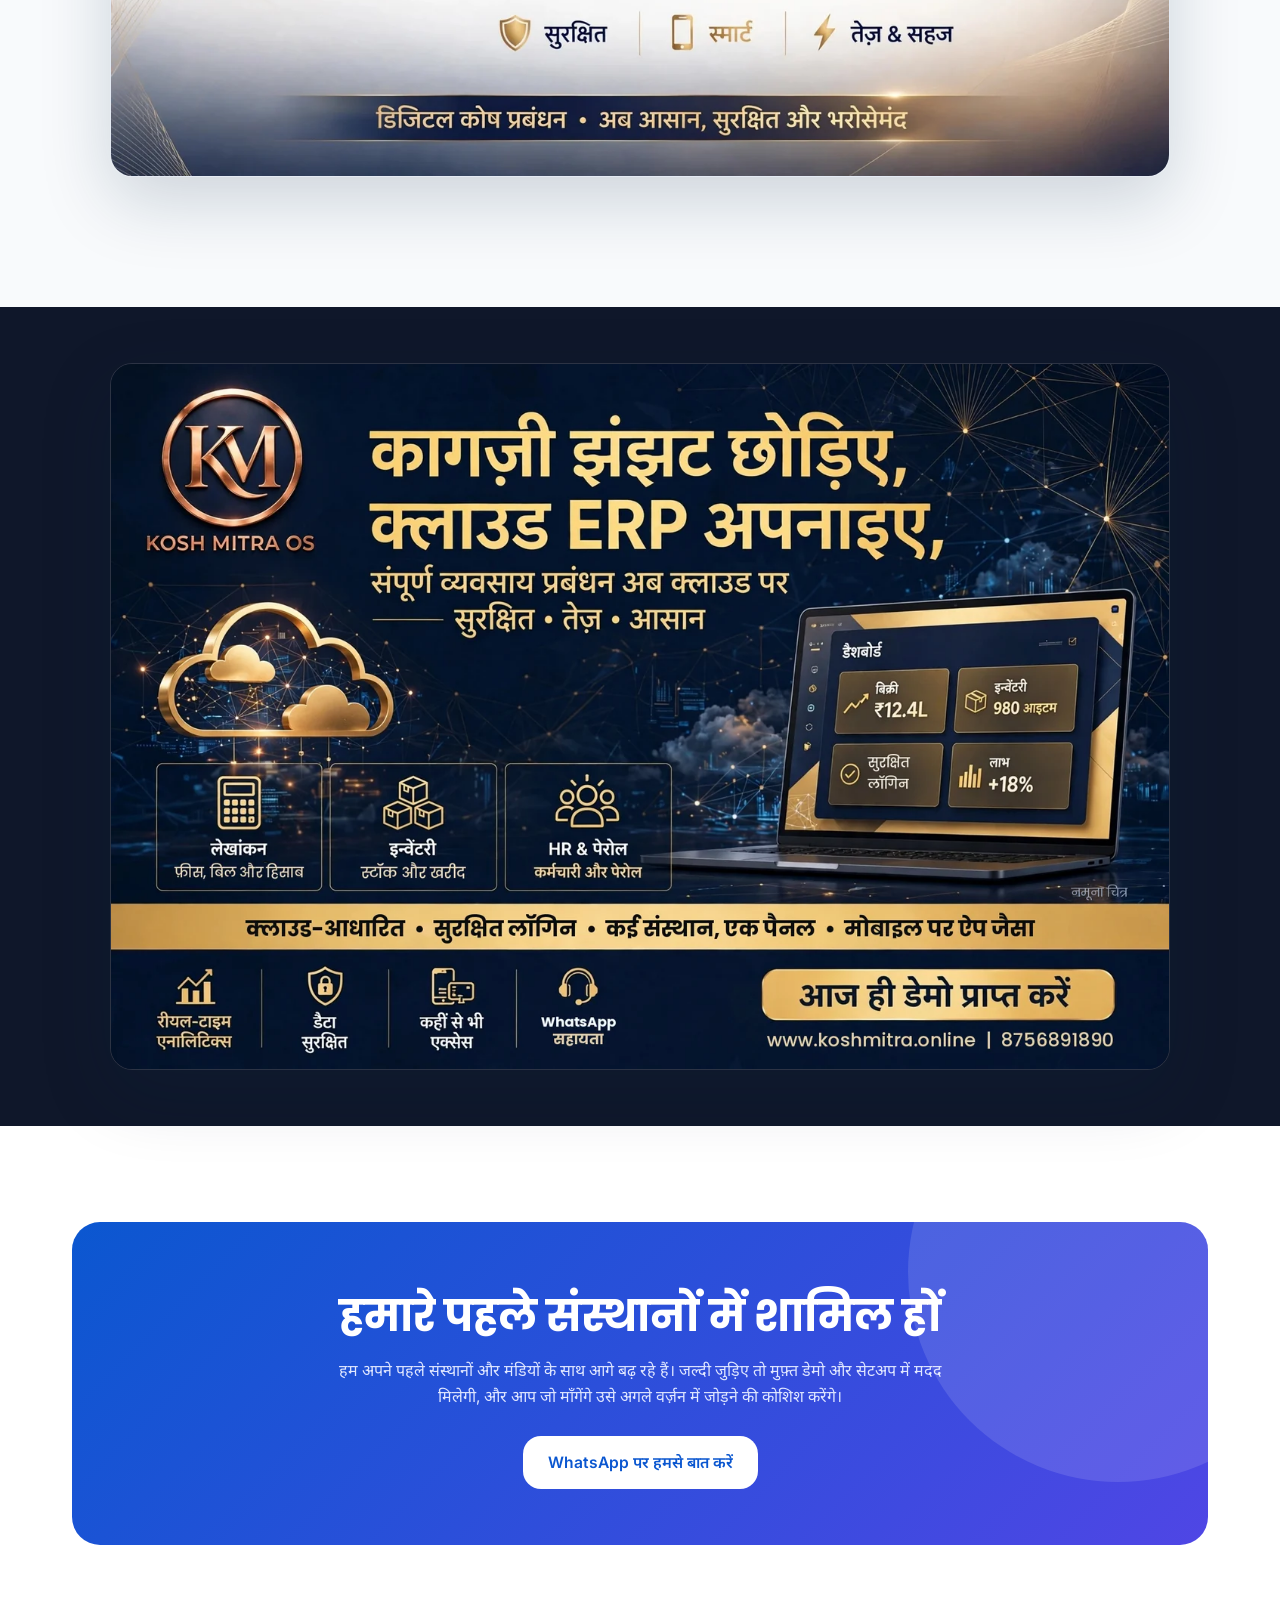
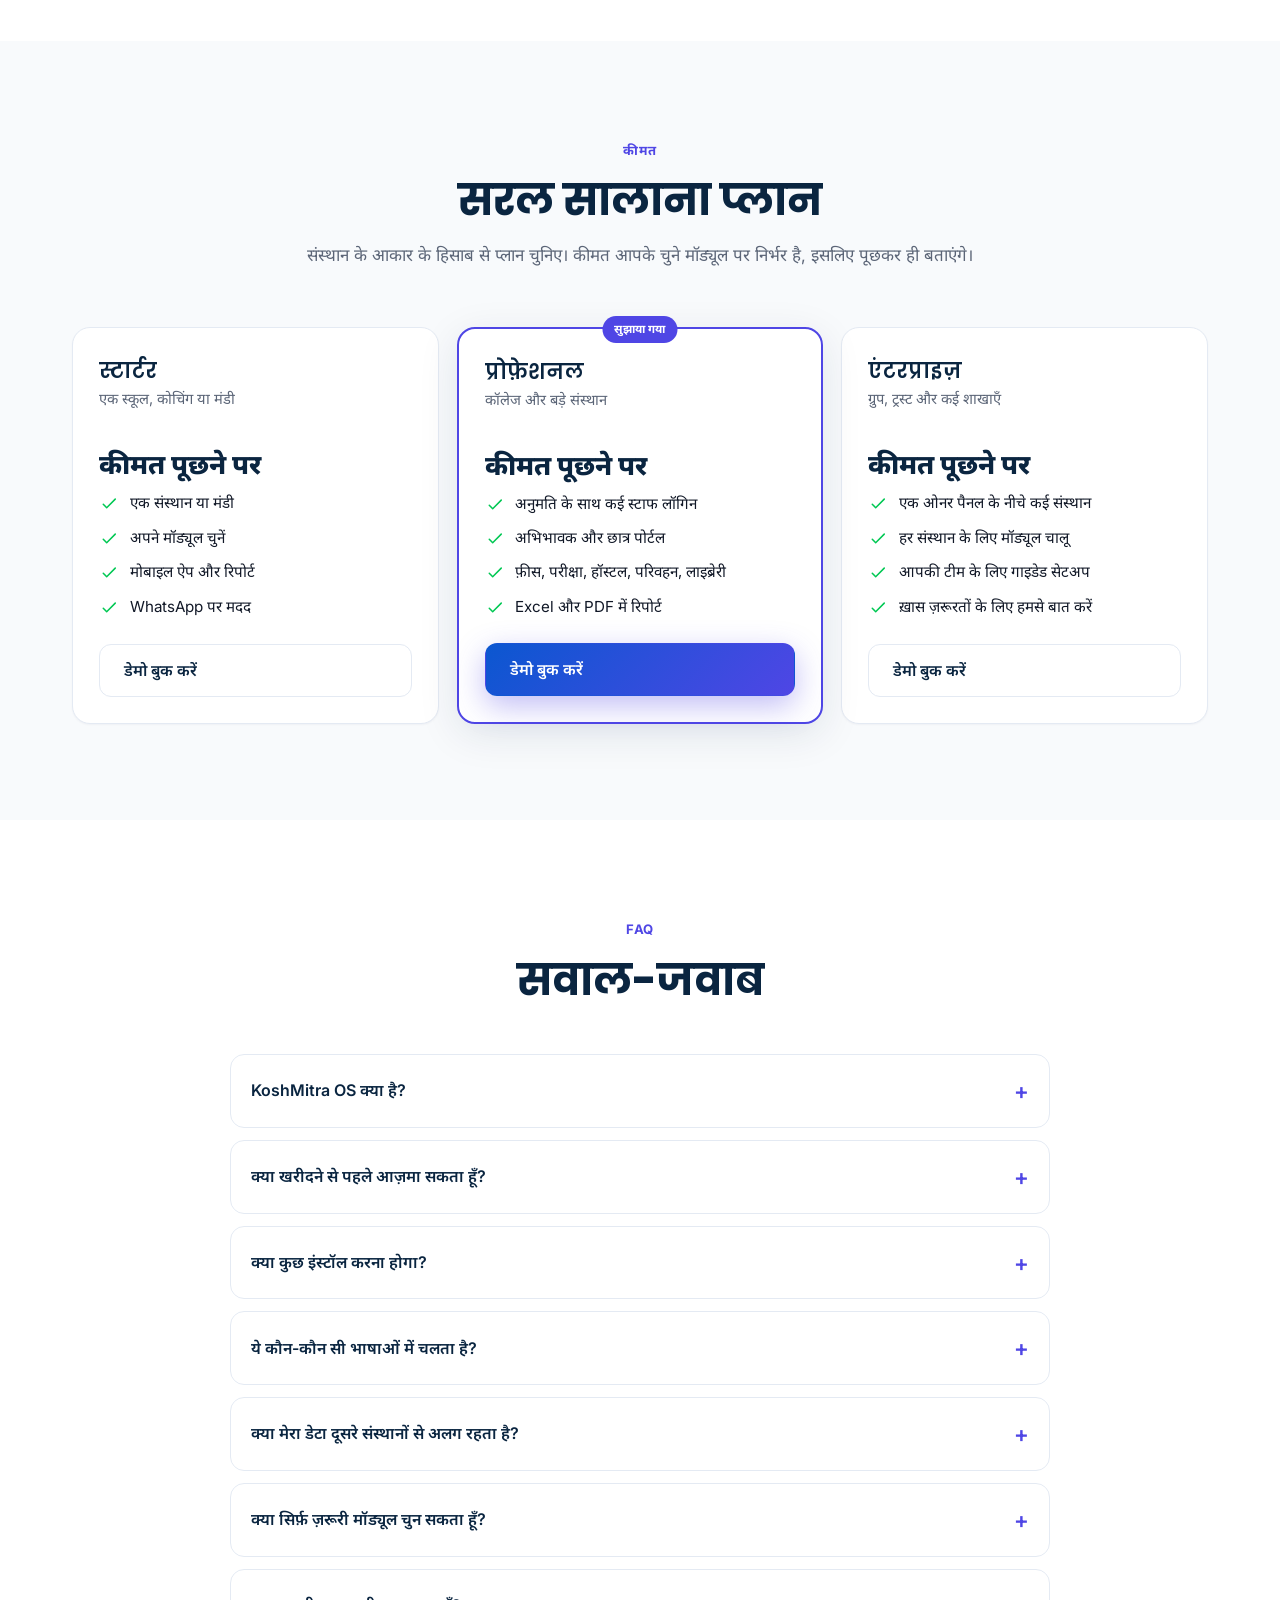
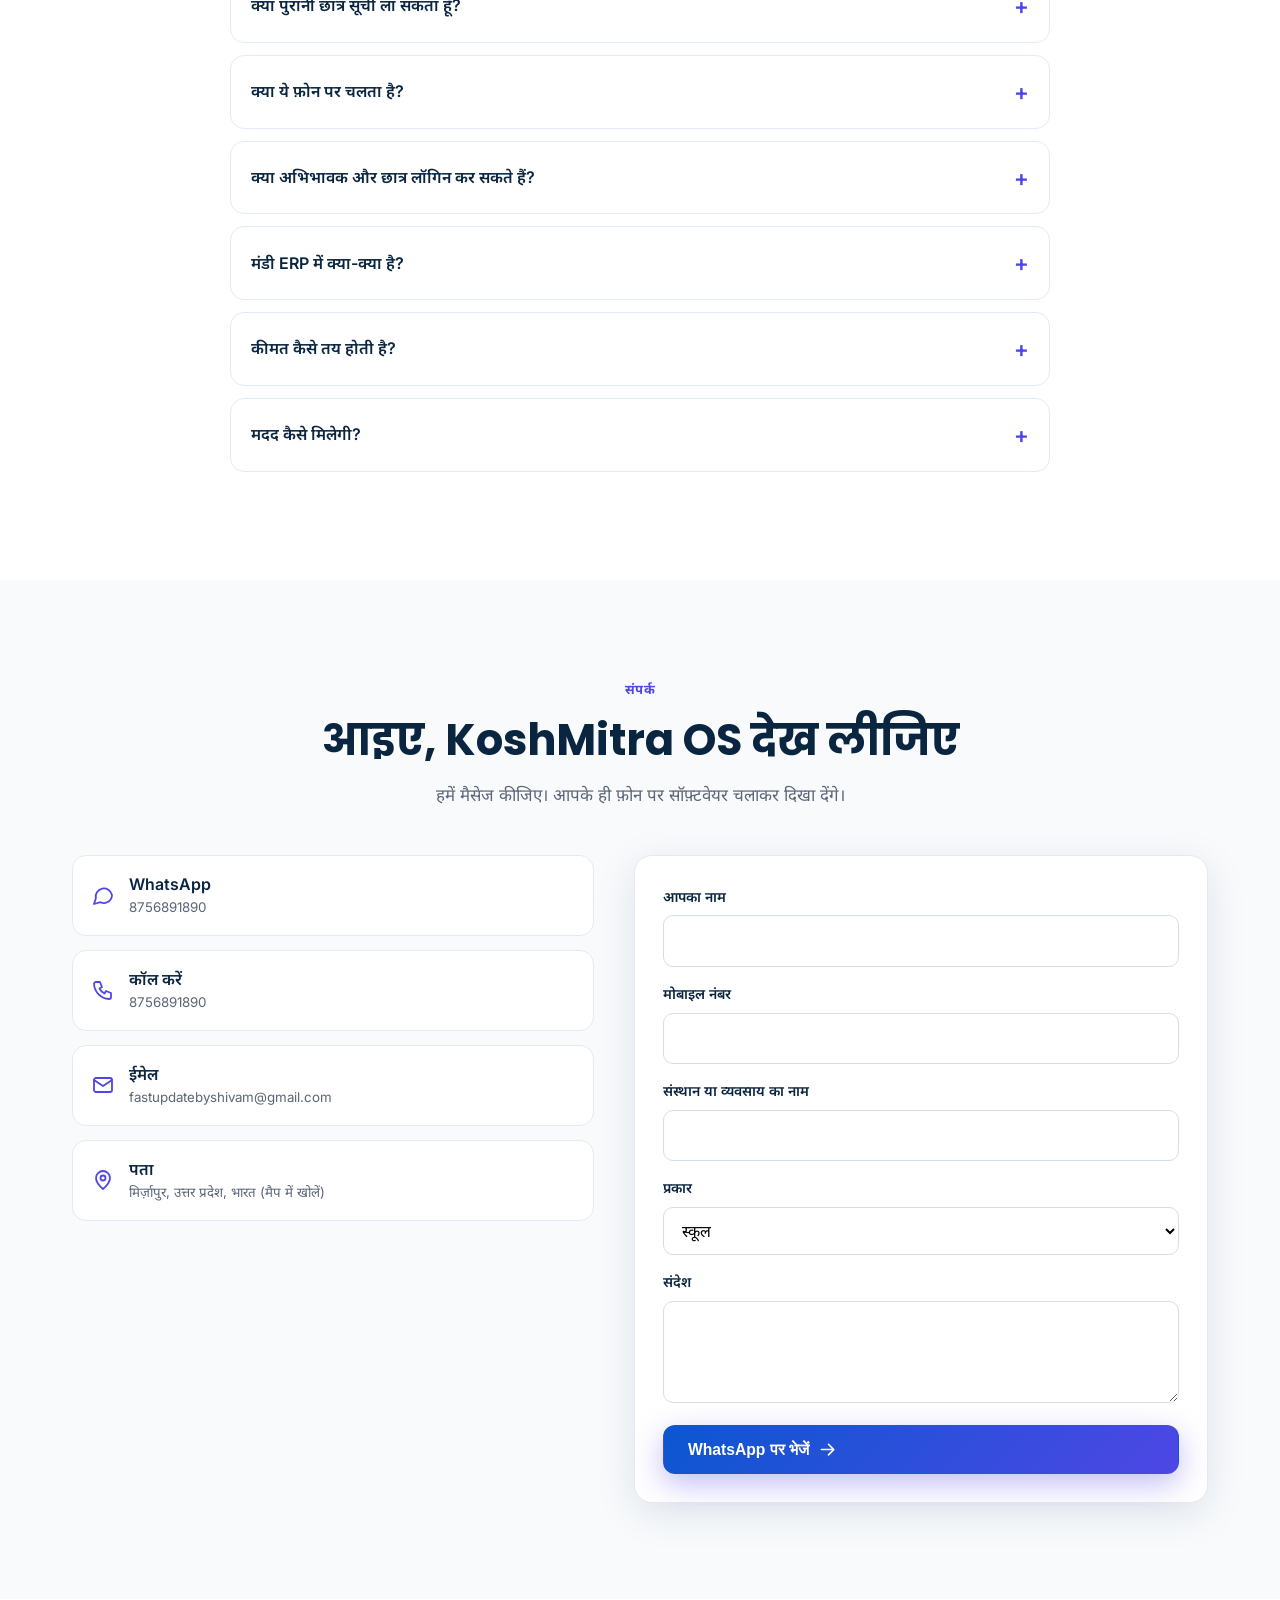
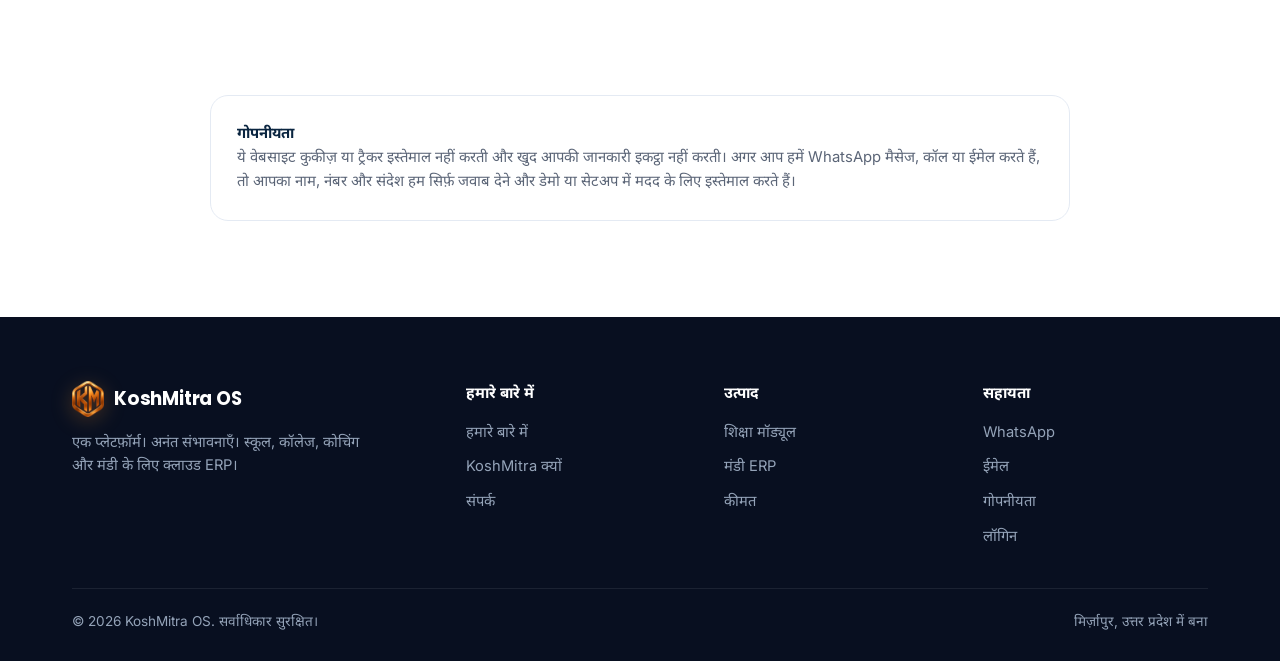
==== commit 71965d93: "Add files via upload" ====
--- a/index.html
+++ b/index.html
@@ -1,36 +1,39 @@
 <!doctype html>
-<html lang="en">
+<html lang="hi" data-ti="_title" data-de="_desc">
 <head>
 <meta charset="utf-8">
 <meta name="viewport" content="width=device-width, initial-scale=1">
-<title>KoshMitra OS | Cloud ERP for Schools, Colleges, Coaching and Mandi</title>
-<meta name="description" content="KoshMitra OS is a cloud ERP for schools, colleges, universities, coaching institutes and sabji mandi. Fees, bills, admission, attendance, reports and parent portal in one platform. Book a free demo.">
+<title>KoshMitra OS | स्कूल, कॉलेज, कोचिंग और मंडी के लिए क्लाउड ERP</title>
+<meta name="description" content="KoshMitra OS स्कूल, कॉलेज, विश्वविद्यालय, कोचिंग संस्थान और सब्ज़ी मंडी के लिए क्लाउड ERP है। फ़ीस, बिल, एडमिशन, हाज़िरी, रिपोर्ट और अभिभावक पोर्टल, सब एक प्लेटफ़ॉर्म पर। मुफ़्त डेमो बुक करें।">
 <meta name="theme-color" content="#0F172A">
+<link rel="canonical" href="https://www.koshmitra.online/">
+<meta property="og:url" content="https://www.koshmitra.online/">
 <meta property="og:type" content="website">
-<meta property="og:title" content="KoshMitra OS | Cloud ERP for Every Institution and Business">
-<meta property="og:description" content="One platform for schools, colleges, coaching and mandi: fees, bills, admission, reports and parent portal. Works on your phone.">
-<meta property="og:locale" content="en_IN">
+<meta property="og:title" content="KoshMitra OS | स्कूल, कॉलेज, कोचिंग और मंडी के लिए क्लाउड ERP">
+<meta property="og:description" content="KoshMitra OS स्कूल, कॉलेज, विश्वविद्यालय, कोचिंग संस्थान और सब्ज़ी मंडी के लिए क्लाउड ERP है। फ़ीस, बिल, एडमिशन, हाज़िरी, रिपोर्ट और अभिभावक पोर्टल, सब एक प्लेटफ़ॉर्म पर। मुफ़्त डेमो बुक करें।">
+<meta property="og:locale" content="hi_IN">
 <meta property="og:site_name" content="KoshMitra OS">
 <meta property="og:image" content="https://www.koshmitra.online/og-image.png">
 <meta property="og:image:width" content="1200"><meta property="og:image:height" content="630">
 <meta name="twitter:card" content="summary_large_image">
 <meta name="twitter:image" content="https://www.koshmitra.online/og-image.png">
 <link rel="preconnect" href="https://fonts.googleapis.com"><link rel="preconnect" href="https://fonts.gstatic.com" crossorigin>
-<link rel="stylesheet" href="https://fonts.googleapis.com/css2?family=Inter:wght@400;500;600;700;800&display=swap">
+<link rel="stylesheet" href="https://fonts.googleapis.com/css2?family=Inter:wght@400;500;600;700&family=Poppins:wght@600;700;800&family=Noto+Sans+Devanagari:wght@400;500;600;700&family=Tiro+Devanagari+Hindi&display=swap">
 <link rel="icon" href="favicon.ico" sizes="any"><link rel="icon" type="image/png" sizes="32x32" href="favicon-32.png"><link rel="icon" type="image/png" sizes="192x192" href="favicon-192.png"><link rel="apple-touch-icon" href="apple-touch-icon.png">
-<link rel="stylesheet" href="style.css">
-<script type="application/ld+json">{"@context": "https://schema.org", "@graph": [{"@type": "Organization", "name": "KoshMitra OS", "url": "https://koshmitra.online", "email": "fastupdatebyshivam@gmail.com", "telephone": "+91-8756891890", "address": {"@type": "PostalAddress", "addressLocality": "Mirzapur", "addressRegion": "Uttar Pradesh", "addressCountry": "IN"}}, {"@type": "SoftwareApplication", "name": "KoshMitra OS", "applicationCategory": "BusinessApplication", "operatingSystem": "Web", "description": "Cloud ERP for schools, colleges, universities, coaching institutes and mandi (commission agent) business."}, {"@type": "FAQPage", "mainEntity": [{"@type": "Question", "name": "What is KoshMitra OS?", "acceptedAnswer": {"@type": "Answer", "text": "KoshMitra OS is a cloud ERP. One software for schools, colleges, universities, coaching institutes and mandi (commission agent) business: fees, bills, admission, attendance, reports and more."}}, {"@type": "Question", "name": "Can I try it before buying?", "acceptedAnswer": {"@type": "Answer", "text": "Yes. Ask for a free demo on WhatsApp and we will show you the software on your own phone."}}, {"@type": "Question", "name": "Do I need to install anything?", "acceptedAnswer": {"@type": "Answer", "text": "No. It runs in your browser. On a phone you can add it to the home screen and it opens like an app."}}, {"@type": "Question", "name": "Which languages does it support?", "acceptedAnswer": {"@type": "Answer", "text": "English, Hindi, Marathi, Bengali, Odia, Nepali, Assamese, Maithili, Manipuri, Kashmiri and Sanskrit."}}, {"@type": "Question", "name": "Is my data kept separate from other institutes?", "acceptedAnswer": {"@type": "Answer", "text": "Yes. Each institute works inside its own account, and each person can open only the pages you allow."}}, {"@type": "Question", "name": "Can I choose only the modules I need?", "acceptedAnswer": {"@type": "Answer", "text": "Yes. Modules can be switched on or off for each institute, so you use only what you need."}}, {"@type": "Question", "name": "Can I bring my old student list?", "acceptedAnswer": {"@type": "Answer", "text": "Student lists can be imported from an Excel file, with photos. Tell us about your case and we will guide you."}}, {"@type": "Question", "name": "Does it work on a phone?", "acceptedAnswer": {"@type": "Answer", "text": "Yes. The pages are made for phones as well as computers, and parents and students can use their own portals from a phone."}}, {"@type": "Question", "name": "Can parents and students log in?", "acceptedAnswer": {"@type": "Answer", "text": "Yes. There is a parent portal and a student portal for fees, notices and homework."}}, {"@type": "Question", "name": "What does the Mandi ERP cover?", "acceptedAnswer": {"@type": "Answer", "text": "Farmer and buyer records, Kisan parchi, farmer and buyer bills, packing, ledgers, stock, statements and reports for a commission agent."}}, {"@type": "Question", "name": "How is the price decided?", "acceptedAnswer": {"@type": "Answer", "text": "It is a yearly plan that depends on the type of institute and the modules you choose. Message us for the price."}}, {"@type": "Question", "name": "How do I get help?", "acceptedAnswer": {"@type": "Answer", "text": "Message us on WhatsApp or write an email. We reply and help you set things up."}}]}]}</script>
+<link rel="stylesheet" href="/style.css?v=5">
+<script type="application/ld+json">{"@context": "https://schema.org", "@graph": [{"@type": "Organization", "@id": "https://www.koshmitra.online/#org", "name": "KoshMitra OS", "url": "https://www.koshmitra.online/", "logo": "https://www.koshmitra.online/favicon-192.png", "email": "fastupdatebyshivam@gmail.com", "telephone": "+91-8756891890", "address": {"@type": "PostalAddress", "addressLocality": "Mirzapur", "addressRegion": "Uttar Pradesh", "addressCountry": "IN"}, "contactPoint": {"@type": "ContactPoint", "telephone": "+91-8756891890", "contactType": "sales", "availableLanguage": ["English", "Hindi", "Marathi", "Bengali"]}}, {"@type": "WebSite", "@id": "https://www.koshmitra.online/#website", "url": "https://www.koshmitra.online/", "name": "KoshMitra OS", "inLanguage": ["en", "hi", "mr", "bn"], "publisher": {"@id": "https://www.koshmitra.online/#org"}}, {"@type": "SoftwareApplication", "name": "KoshMitra OS", "url": "https://www.koshmitra.online/", "image": "https://www.koshmitra.online/og-image.png", "applicationCategory": "BusinessApplication", "operatingSystem": "Web", "description": "Cloud ERP for schools, colleges, universities, coaching institutes and mandi (commission agent) business.", "publisher": {"@id": "https://www.koshmitra.online/#org"}}, {"@type": "FAQPage", "mainEntity": [{"@type": "Question", "name": "What is KoshMitra OS?", "acceptedAnswer": {"@type": "Answer", "text": "KoshMitra OS is a cloud ERP. One software for schools, colleges, universities, coaching institutes and mandi (commission agent) business: fees, bills, admission, attendance, reports and more."}}, {"@type": "Question", "name": "Can I try it before buying?", "acceptedAnswer": {"@type": "Answer", "text": "Yes. Ask for a free demo on WhatsApp and we will show you the software on your own phone."}}, {"@type": "Question", "name": "Do I need to install anything?", "acceptedAnswer": {"@type": "Answer", "text": "No. It runs in your browser. On a phone you can add it to the home screen and it opens like an app."}}, {"@type": "Question", "name": "Which languages does it support?", "acceptedAnswer": {"@type": "Answer", "text": "English, Hindi, Marathi, Bengali, Odia, Nepali, Assamese, Maithili, Manipuri, Kashmiri and Sanskrit."}}, {"@type": "Question", "name": "Is my data kept separate from other institutes?", "acceptedAnswer": {"@type": "Answer", "text": "Yes. Each institute works inside its own account, and each person can open only the pages you allow."}}, {"@type": "Question", "name": "Can I choose only the modules I need?", "acceptedAnswer": {"@type": "Answer", "text": "Yes. Modules can be switched on or off for each institute, so you use only what you need."}}, {"@type": "Question", "name": "Can I bring my old student list?", "acceptedAnswer": {"@type": "Answer", "text": "Student lists can be imported from an Excel file, with photos. Tell us about your case and we will guide you."}}, {"@type": "Question", "name": "Does it work on a phone?", "acceptedAnswer": {"@type": "Answer", "text": "Yes. The pages are made for phones as well as computers, and parents and students can use their own portals from a phone."}}, {"@type": "Question", "name": "Can parents and students log in?", "acceptedAnswer": {"@type": "Answer", "text": "Yes. There is a parent portal and a student portal for fees, notices and homework."}}, {"@type": "Question", "name": "What does the Mandi ERP cover?", "acceptedAnswer": {"@type": "Answer", "text": "Farmer and buyer records, Kisan parchi, farmer and buyer bills, packing, ledgers, stock, statements and reports for a commission agent."}}, {"@type": "Question", "name": "How is the price decided?", "acceptedAnswer": {"@type": "Answer", "text": "It is a yearly plan that depends on the type of institute and the modules you choose. Message us for the price."}}, {"@type": "Question", "name": "How do I get help?", "acceptedAnswer": {"@type": "Answer", "text": "Message us on WhatsApp or write an email. We reply and help you set things up."}}]}]}</script>
 </head>
 <body>
 <a class="sr" href="#main">Skip to content</a>
 <div id="glow" aria-hidden="true"></div>
-<header class="nav"><div class="wrap in">
+<header class="nav"><div class="welcome"><div class="wrap"><span data-i18n="n_welcome">नमस्ते! KoshMitra OS में आपका स्वागत है। मुफ़्त डेमो के लिए WhatsApp करें: 8756891890</span></div></div><div class="wrap in">
   <a class="logo" href="#top" aria-label="KoshMitra OS home"><img src="logo-mark.png" width="36" height="41" alt="">KoshMitra OS</a>
   <button class="burger" aria-label="Open menu" aria-expanded="false">&#9776;</button>
   <ul class="menu">
-    <li><a href="#top"><span data-i18n="k136">Home</span></a></li><li><a href="#features"><span data-i18n="k137">Features</span></a></li><li><a href="#solutions"><span data-i18n="k138">Solutions</span></a></li><li><a href="#modules"><span data-i18n="k139">Modules</span></a></li><li><a href="#pricing"><span data-i18n="k140">Pricing</span></a></li><li><a href="#about"><span data-i18n="k141">About</span></a></li><li><a href="#contact"><span data-i18n="k142">Contact</span></a></li>
+    <li class="home"><a href="#top"><span data-i18n="k136">होम</span></a></li><li><a href="#features"><span data-i18n="k137">विशेषताएँ</span></a></li><li><a href="#solutions"><span data-i18n="k138">समाधान</span></a></li><li><a href="#modules"><span data-i18n="k139">मॉड्यूल</span></a></li><li><a href="#pricing"><span data-i18n="k140">कीमत</span></a></li><li><a href="/about.html"><span data-i18n="k141">हमारे बारे में</span></a></li><li><a href="#contact"><span data-i18n="k142">संपर्क</span></a></li>
+    <li class="mo"><a class="btn line sm" href="https://koshmitra.online/login"><span data-i18n="k143">लॉगिन</span></a></li><li class="mo"><a class="btn line sm" href="https://koshmitra.online/student-login"><span data-i18n="n_student">स्टूडेंट लॉगिन</span></a></li><li class="mo"><a class="btn pri sm" href="https://koshmitra.online/register"><span data-i18n="n_register">रजिस्टर</span></a></li><li class="mo"><a class="btn glass sm" href="https://wa.me/918756891890?text=Hello%2C%20I%20want%20a%20free%20demo%20of%20KoshMitra%20OS"><span data-i18n="k144">डेमो बुक करें</span></a></li>
   </ul>
-  <div class="cta"><select id="lang" class="langsel" aria-label="Language"><option value="en">English</option><option value="hi">हिन्दी</option><option value="mr">मराठी</option><option value="bn">বাংলা</option></select><a class="btn line sm" href="https://koshmitra.online/login"><span data-i18n="k143">Login</span></a><a class="btn pri sm" href="https://wa.me/918756891890?text=Hello%2C%20I%20want%20a%20free%20demo%20of%20KoshMitra%20OS"><span data-i18n="k144">Book Demo</span></a></div>
+  <div class="cta"><select id="lang" class="langsel" aria-label="Language"><option value="hi">हिन्दी</option><option value="en">English</option><option value="mr">मराठी</option><option value="bn">বাংলা</option></select><a class="btn line sm" href="https://koshmitra.online/student-login"><span data-i18n="n_student">स्टूडेंट लॉगिन</span></a><a class="btn line sm" href="https://koshmitra.online/login"><span data-i18n="k143">लॉगिन</span></a><a class="btn pri sm" href="https://koshmitra.online/register"><span data-i18n="n_register">रजिस्टर</span></a></div>
 </div></header>
 
 <main id="main">
@@ -38,12 +41,13 @@
   <canvas id="fx" aria-hidden="true"></canvas><div class="grid-bg"></div>
   <div class="wrap cols">
     <div>
-      <span class="pill"><b></b><span data-i18n="k145">Cloud ERP for schools, colleges and mandi</span></span>
+      <span class="pill"><b></b><span data-i18n="k145">स्कूल, कॉलेज और मंडी के लिए क्लाउड ERP</span></span>
       <h1 lang="hi">कागज़ी झंझट छोड़िए, क्लाउड ERP अपनाइए,<br><span class="grad">सब कुछ एक सॉफ़्टवेयर में, आपकी मुट्ठी में।</span></h1>
       <p class="slogan" lang="hi">आपके कोष का सच्चा मित्र “कोषमित्र”</p>
-      <p class="sub"><span data-i18n="k148">Manage your entire organization from one secure cloud platform: fees, bills, admission, attendance, staff, reports and more.</span></p>
-      <div class="btns"><a class="btn pri" href="https://wa.me/918756891890?text=Hello%2C%20I%20want%20a%20free%20demo%20of%20KoshMitra%20OS"><span data-i18n="k149">Start Free Demo</span> <svg class="ic" viewBox="0 0 24 24" aria-hidden="true"><path d="M5 12h14M13 6l6 6-6 6"/></svg></a><a class="btn glass" href="#showcase"><span data-i18n="k150">See the dashboard</span></a></div>
-      <p class="tag"><b><span data-i18n="k151">One Platform.</span></b> <span data-i18n="k152">Infinite Possibilities.</span></p>
+      <p class="sub"><span data-i18n="k148">फ़ीस, बिल, एडमिशन, हाज़िरी, स्टाफ और रिपोर्ट, पूरा संस्थान एक ही जगह से चलाइए। सुरक्षित है, और फ़ोन पर भी चलता है।</span></p>
+      <div class="btns"><a class="btn pri" href="https://wa.me/918756891890?text=Hello%2C%20I%20want%20a%20free%20demo%20of%20KoshMitra%20OS"><span data-i18n="k149">मुफ़्त डेमो शुरू करें</span> <svg class="ic" viewBox="0 0 24 24" aria-hidden="true"><path d="M5 12h14M13 6l6 6-6 6"/></svg></a><a class="btn glass" href="#showcase"><span data-i18n="k150">डैशबोर्ड देखें</span></a></div>
+      <div class="quick"><a class="btn glass sm" href="https://koshmitra.online/login"><span data-i18n="k143">लॉगिन</span></a><a class="btn glass sm" href="https://koshmitra.online/student-login"><span data-i18n="n_student">स्टूडेंट लॉगिन</span></a><a class="btn glass sm" href="https://koshmitra.online/register"><span data-i18n="n_register">रजिस्टर</span></a></div>
+      <p class="tag"><b><span data-i18n="k151">एक प्लेटफ़ॉर्म।</span></b> <span data-i18n="k152">अनंत संभावनाएँ।</span></p>
     </div>
     <div class="stage" aria-hidden="true">
       <div class="dash"><div class="bar"><i></i><i></i><i></i></div>
@@ -56,35 +60,35 @@
   </div>
 </section>
 
-<div class="strip"><div class="wrap"><small><span data-i18n="k153">Built for</span></small><div class="row">
-  <span><svg class="ic" viewBox="0 0 24 24" aria-hidden="true"><path d="M2 9l10-5 10 5-10 5z"/><path d="M6 11v5c0 1.5 3 3 6 3s6-1.5 6-3v-5"/></svg><span data-i18n="k84">Schools</span></span><span><svg class="ic" viewBox="0 0 24 24" aria-hidden="true"><path d="M4 5a2 2 0 0 1 2-2h13v16H6a2 2 0 0 0-2 2z"/><path d="M4 19V5"/></svg><span data-i18n="k154">Colleges</span></span><span><svg class="ic" viewBox="0 0 24 24" aria-hidden="true"><path d="M2 9l10-5 10 5-10 5z"/><path d="M6 11v5c0 1.5 3 3 6 3s6-1.5 6-3v-5"/></svg><span data-i18n="k86">Universities</span></span><span><svg class="ic" viewBox="0 0 24 24" aria-hidden="true"><circle cx="9" cy="8" r="3"/><path d="M3 20c0-3.3 2.7-6 6-6s6 2.7 6 6"/><circle cx="17" cy="9" r="2.5"/><path d="M17 14c2.2 0 4 1.8 4 4"/></svg><span data-i18n="k155">Coaching</span></span><span><svg class="ic" viewBox="0 0 24 24" aria-hidden="true"><path d="M12 21V8M12 8c-3 0-4-2-4-5 3 0 4 2 4 5zM12 8c3 0 4-2 4-5-3 0-4 2-4 5zM12 14c-3 0-4-2-4-4 3 0 4 2 4 4zM12 14c3 0 4-2 4-4-3 0-4 2-4 4z"/></svg><span data-i18n="k156">Sabji Mandi</span></span><span><svg class="ic" viewBox="0 0 24 24" aria-hidden="true"><path d="M5 21V4M5 4h11l-2 4 2 4H5"/></svg><span data-i18n="k157">Trusts</span></span>
+<div class="strip"><div class="wrap"><small><span data-i18n="k153">इनके लिए बना</span></small><div class="row">
+  <span><svg class="ic" viewBox="0 0 24 24" aria-hidden="true"><path d="M2 9l10-5 10 5-10 5z"/><path d="M6 11v5c0 1.5 3 3 6 3s6-1.5 6-3v-5"/></svg><span data-i18n="k84">स्कूल</span></span><span><svg class="ic" viewBox="0 0 24 24" aria-hidden="true"><path d="M4 5a2 2 0 0 1 2-2h13v16H6a2 2 0 0 0-2 2z"/><path d="M4 19V5"/></svg><span data-i18n="k154">कॉलेज</span></span><span><svg class="ic" viewBox="0 0 24 24" aria-hidden="true"><path d="M2 9l10-5 10 5-10 5z"/><path d="M6 11v5c0 1.5 3 3 6 3s6-1.5 6-3v-5"/></svg><span data-i18n="k86">विश्वविद्यालय</span></span><span><svg class="ic" viewBox="0 0 24 24" aria-hidden="true"><circle cx="9" cy="8" r="3"/><path d="M3 20c0-3.3 2.7-6 6-6s6 2.7 6 6"/><circle cx="17" cy="9" r="2.5"/><path d="M17 14c2.2 0 4 1.8 4 4"/></svg><span data-i18n="k155">कोचिंग</span></span><span><svg class="ic" viewBox="0 0 24 24" aria-hidden="true"><path d="M12 21V8M12 8c-3 0-4-2-4-5 3 0 4 2 4 5zM12 8c3 0 4-2 4-5-3 0-4 2-4 5zM12 14c-3 0-4-2-4-4 3 0 4 2 4 4zM12 14c3 0 4-2 4-4-3 0-4 2-4 4z"/></svg><span data-i18n="k156">सब्ज़ी मंडी</span></span><span><svg class="ic" viewBox="0 0 24 24" aria-hidden="true"><path d="M5 21V4M5 4h11l-2 4 2 4H5"/></svg><span data-i18n="k157">ट्रस्ट</span></span>
 </div></div></div>
 
 <section id="features" class="alt"><div class="wrap">
-  <div class="head center rv"><span class="eyebrow"><span data-i18n="k158">Why KoshMitra</span></span><h2><span data-i18n="k159">Everything you need, in one platform</span></h2><p class="lead"><span data-i18n="k160">Simple for your staff, strong enough to run your whole organization.</span></p></div>
-  <div class="grid g4"><div class="card rv d1"><div class="badge"><svg class="ic" viewBox="0 0 24 24" aria-hidden="true"><path d="M7 18a4 4 0 0 1-.5-8A6 6 0 0 1 18 9a4.5 4.5 0 0 1-.5 9z"/></svg></div><h3><span data-i18n="k0">Cloud based</span></h3><p><span data-i18n="k1">Open it from any phone or computer. Nothing to install on your computer.</span></p></div><div class="card rv d2"><div class="badge"><svg class="ic" viewBox="0 0 24 24" aria-hidden="true"><rect x="5" y="11" width="14" height="10" rx="2"/><path d="M8 11V8a4 4 0 0 1 8 0v3"/></svg></div><h3><span data-i18n="k2">Secure logins</span></h3><p><span data-i18n="k3">Every person gets a login with only the rights you give. Each institute's data stays separate.</span></p></div><div class="card rv d3"><div class="badge"><svg class="ic" viewBox="0 0 24 24" aria-hidden="true"><rect x="7" y="2" width="10" height="20" rx="2"/><path d="M11 18h2"/></svg></div><h3><span data-i18n="k4">Works like an app</span></h3><p><span data-i18n="k5">Add it to your phone's home screen and it opens like a normal app.</span></p></div><div class="card rv d1"><div class="badge"><svg class="ic" viewBox="0 0 24 24" aria-hidden="true"><circle cx="12" cy="12" r="9"/><path d="M3 12h18M12 3c3 3 3 15 0 18-3-3-3-15 0-18"/></svg></div><h3><span data-i18n="k6">Your language</span></h3><p><span data-i18n="k7">English, Hindi, Marathi, Bengali, Odia, Nepali, Assamese and more.</span></p></div><div class="card rv d2"><div class="badge"><svg class="ic" viewBox="0 0 24 24" aria-hidden="true"><path d="M12 3l10 5-10 5L2 8z"/><path d="M2 12l10 5 10-5M2 16l10 5 10-5"/></svg></div><h3><span data-i18n="k8">Many institutes, one owner panel</span></h3><p><span data-i18n="k9">Run several schools, colleges or mandis and manage plans and modules from one place.</span></p></div><div class="card rv d3"><div class="badge"><svg class="ic" viewBox="0 0 24 24" aria-hidden="true"><circle cx="12" cy="12" r="9"/><path d="M9 8h6M9 12h6M9 8c4 0 4 5 0 5l5 4"/></svg></div><h3><span data-i18n="k10">Pay for what you use</span></h3><p><span data-i18n="k11">Switch modules on or off per institute and choose a yearly plan that fits.</span></p></div><div class="card rv d1"><div class="badge"><svg class="ic" viewBox="0 0 24 24" aria-hidden="true"><path d="M4 20h16"/><rect x="6" y="12" width="3" height="8"/><rect x="11" y="7" width="3" height="13"/><rect x="16" y="4" width="3" height="16"/></svg></div><h3><span data-i18n="k12">Reports in Excel and PDF</span></h3><p><span data-i18n="k13">Print or share reports, receipts and statements in a click.</span></p></div><div class="card rv d2"><div class="badge"><svg class="ic" viewBox="0 0 24 24" aria-hidden="true"><path d="M4 14v-2a8 8 0 0 1 16 0v2"/><rect x="3" y="14" width="4" height="6" rx="1"/><rect x="17" y="14" width="4" height="6" rx="1"/></svg></div><h3><span data-i18n="k14">Help on WhatsApp</span></h3><p><span data-i18n="k15">Ask your question on WhatsApp and get help from the people who built it.</span></p></div></div>
+  <div class="head center rv"><span class="eyebrow"><span data-i18n="k158">KoshMitra क्यों</span></span><h2><span data-i18n="k159">आपका सारा काम, एक ही जगह</span></h2><p class="lead"><span data-i18n="k160">स्टाफ के लिए आसान, और पूरा संस्थान चलाने लायक मज़बूत।</span></p></div>
+  <div class="grid g4"><div class="card rv d1"><div class="badge"><svg class="ic" viewBox="0 0 24 24" aria-hidden="true"><path d="M7 18a4 4 0 0 1-.5-8A6 6 0 0 1 18 9a4.5 4.5 0 0 1-.5 9z"/></svg></div><h3><span data-i18n="k0">क्लाउड आधारित</span></h3><p><span data-i18n="k1">फ़ोन हो या कंप्यूटर, खोलिए और काम शुरू। कंप्यूटर में कुछ इंस्टॉल नहीं करना।</span></p></div><div class="card rv d2"><div class="badge"><svg class="ic" viewBox="0 0 24 24" aria-hidden="true"><rect x="5" y="11" width="14" height="10" rx="2"/><path d="M8 11V8a4 4 0 0 1 8 0v3"/></svg></div><h3><span data-i18n="k2">सुरक्षित लॉगिन</span></h3><p><span data-i18n="k3">हर आदमी को उतना ही दिखता है जितना आप चाहें। हर संस्थान का डेटा अलग रहता है।</span></p></div><div class="card rv d3"><div class="badge"><svg class="ic" viewBox="0 0 24 24" aria-hidden="true"><rect x="7" y="2" width="10" height="20" rx="2"/><path d="M11 18h2"/></svg></div><h3><span data-i18n="k4">ऐप की तरह चलता है</span></h3><p><span data-i18n="k5">होम स्क्रीन पर जोड़ लीजिए, फिर ऐप की तरह एक टैप में खुलता है।</span></p></div><div class="card rv d1"><div class="badge"><svg class="ic" viewBox="0 0 24 24" aria-hidden="true"><circle cx="12" cy="12" r="9"/><path d="M3 12h18M12 3c3 3 3 15 0 18-3-3-3-15 0-18"/></svg></div><h3><span data-i18n="k6">आपकी भाषा</span></h3><p><span data-i18n="k7">हिन्दी, अंग्रेज़ी, मराठी, बंगाली, ओड़िया, नेपाली, असमिया और भी भाषाएँ।</span></p></div><div class="card rv d2"><div class="badge"><svg class="ic" viewBox="0 0 24 24" aria-hidden="true"><path d="M12 3l10 5-10 5L2 8z"/><path d="M2 12l10 5 10-5M2 16l10 5 10-5"/></svg></div><h3><span data-i18n="k8">कई संस्थान, एक ओनर पैनल</span></h3><p><span data-i18n="k9">कई स्कूल, कॉलेज या मंडियाँ हैं? सबके प्लान और मॉड्यूल एक ही पैनल से देखिए।</span></p></div><div class="card rv d3"><div class="badge"><svg class="ic" viewBox="0 0 24 24" aria-hidden="true"><circle cx="12" cy="12" r="9"/><path d="M9 8h6M9 12h6M9 8c4 0 4 5 0 5l5 4"/></svg></div><h3><span data-i18n="k10">जितना उपयोग, उतना भुगतान</span></h3><p><span data-i18n="k11">हर संस्थान के लिए सिर्फ़ वही मॉड्यूल चालू रखिए जो काम आते हैं, और सालाना प्लान चुनिए।</span></p></div><div class="card rv d1"><div class="badge"><svg class="ic" viewBox="0 0 24 24" aria-hidden="true"><path d="M4 20h16"/><rect x="6" y="12" width="3" height="8"/><rect x="11" y="7" width="3" height="13"/><rect x="16" y="4" width="3" height="16"/></svg></div><h3><span data-i18n="k12">Excel और PDF में रिपोर्ट</span></h3><p><span data-i18n="k13">रिपोर्ट, रसीद और स्टेटमेंट एक क्लिक में छाप लीजिए या शेयर कर दीजिए।</span></p></div><div class="card rv d2"><div class="badge"><svg class="ic" viewBox="0 0 24 24" aria-hidden="true"><path d="M4 14v-2a8 8 0 0 1 16 0v2"/><rect x="3" y="14" width="4" height="6" rx="1"/><rect x="17" y="14" width="4" height="6" rx="1"/></svg></div><h3><span data-i18n="k14">WhatsApp पर मदद</span></h3><p><span data-i18n="k15">WhatsApp पर पूछिए, जवाब उसी से मिलेगा जिसने इसे बनाया है।</span></p></div></div>
 </div></section>
 
 <section id="modules"><div class="wrap">
-  <div class="head rv"><span class="eyebrow"><span data-i18n="k139">Modules</span></span><h2><span data-i18n="k161">Education modules that work together</span></h2><p class="lead"><span data-i18n="k162">Switch on only what your institute uses. Everything shares the same student and fee records.</span></p></div>
+  <div class="head rv"><span class="eyebrow"><span data-i18n="k139">मॉड्यूल</span></span><h2><span data-i18n="k161">आपस में जुड़े हुए शिक्षा मॉड्यूल</span></h2><p class="lead"><span data-i18n="k162">जो आपके संस्थान के काम आए वही चालू कीजिए। छात्र और फ़ीस का रिकॉर्ड सब मॉड्यूल में एक ही रहता है।</span></p></div>
   <figure class="banner rv"><img src="banner-allinone.webp" width="1400" height="933" loading="lazy" decoding="async" alt="KoshMitra OS: everything in one software. Notices, billing, stock and reports. Secure, cloud based, fast and easy."></figure>
-  <div class="mgroup rv"><h3><span data-i18n="k16">Students and admission</span></h3><div class="chips"><span class="chip"><svg class="ic" viewBox="0 0 24 24" aria-hidden="true"><circle cx="9" cy="8" r="3"/><path d="M3 20c0-3.3 2.7-6 6-6s6 2.7 6 6"/><circle cx="17" cy="9" r="2.5"/><path d="M17 14c2.2 0 4 1.8 4 4"/></svg><span data-i18n="k17">Student management</span></span><span class="chip"><svg class="ic" viewBox="0 0 24 24" aria-hidden="true"><path d="M6 3h8l4 4v14H6z"/><path d="M14 3v4h4M9 13h6M9 17h6"/></svg><span data-i18n="k18">Online admission</span></span><span class="chip"><svg class="ic" viewBox="0 0 24 24" aria-hidden="true"><rect x="3" y="4" width="18" height="16" rx="2"/><circle cx="9" cy="10" r="2"/><path d="M21 17l-5-5-9 8"/></svg><span data-i18n="k19">Student photos and documents</span></span><span class="chip"><svg class="ic" viewBox="0 0 24 24" aria-hidden="true"><path d="M2 9l10-5 10 5-10 5z"/><path d="M6 11v5c0 1.5 3 3 6 3s6-1.5 6-3v-5"/></svg><span data-i18n="k20">Promotion and transfer</span></span></div></div><div class="mgroup rv"><h3><span data-i18n="k21">Money</span></h3><div class="chips"><span class="chip"><svg class="ic" viewBox="0 0 24 24" aria-hidden="true"><rect x="3" y="6" width="18" height="12" rx="2"/><path d="M3 10h18M7 15h4"/></svg><span data-i18n="k22">Fee management</span></span><span class="chip"><svg class="ic" viewBox="0 0 24 24" aria-hidden="true"><path d="M6 3h12v18l-3-2-3 2-3-2-3 2z"/><path d="M9 8h6M9 12h6"/></svg><span data-i18n="k23">Receipts and fines</span></span><span class="chip"><svg class="ic" viewBox="0 0 24 24" aria-hidden="true"><circle cx="12" cy="12" r="9"/><path d="M9 8h6M9 12h6M9 8c4 0 4 5 0 5l5 4"/></svg><span data-i18n="k24">Concession and advance</span></span><span class="chip"><svg class="ic" viewBox="0 0 24 24" aria-hidden="true"><path d="M12 3l8 4v10l-8 4-8-4V7z"/><path d="M4 7l8 4 8-4M12 11v10"/></svg><span data-i18n="k25">Stock and purchases</span></span><span class="chip"><svg class="ic" viewBox="0 0 24 24" aria-hidden="true"><circle cx="12" cy="12" r="9"/><path d="M9 8h6M9 12h6M9 8c4 0 4 5 0 5l5 4"/></svg><span data-i18n="k26">Expenses</span></span></div></div><div class="mgroup rv"><h3><span data-i18n="k27">Learning</span></h3><div class="chips"><span class="chip"><svg class="ic" viewBox="0 0 24 24" aria-hidden="true"><rect x="3" y="5" width="18" height="16" rx="2"/><path d="M3 10h18M8 3v4M16 3v4M9 15l2 2 4-4"/></svg><span data-i18n="k28">Attendance</span></span><span class="chip"><svg class="ic" viewBox="0 0 24 24" aria-hidden="true"><path d="M6 3h8l4 4v14H6z"/><path d="M14 3v4h4M9 13h6M9 17h6"/></svg><span data-i18n="k29">Examination and result</span></span><span class="chip"><svg class="ic" viewBox="0 0 24 24" aria-hidden="true"><path d="M6 3h8l4 4v14H6z"/><path d="M14 3v4h4M9 13h6M9 17h6"/></svg><span data-i18n="k30">Marksheet</span></span><span class="chip"><svg class="ic" viewBox="0 0 24 24" aria-hidden="true"><path d="M6 3h8l4 4v14H6z"/><path d="M14 3v4h4M9 13h6M9 17h6"/></svg><span data-i18n="k31">Certificates</span></span><span class="chip"><svg class="ic" viewBox="0 0 24 24" aria-hidden="true"><rect x="3" y="5" width="18" height="14" rx="2"/><circle cx="9" cy="11" r="2"/><path d="M6 16c0-1.7 1.3-3 3-3s3 1.3 3 3M14 10h4M14 14h4"/></svg><span data-i18n="k32">ID cards</span></span><span class="chip"><svg class="ic" viewBox="0 0 24 24" aria-hidden="true"><path d="M4 5a2 2 0 0 1 2-2h13v16H6a2 2 0 0 0-2 2z"/><path d="M4 19V5"/></svg><span data-i18n="k33">Homework</span></span></div></div><div class="mgroup rv"><h3><span data-i18n="k34">Campus</span></h3><div class="chips"><span class="chip"><svg class="ic" viewBox="0 0 24 24" aria-hidden="true"><path d="M4 5a2 2 0 0 1 2-2h13v16H6a2 2 0 0 0-2 2z"/><path d="M4 19V5"/></svg><span data-i18n="k35">Library</span></span><span class="chip"><svg class="ic" viewBox="0 0 24 24" aria-hidden="true"><path d="M3 18V7M3 13h18v5M21 13v-2a3 3 0 0 0-3-3h-7v5"/></svg><span data-i18n="k36">Hostel</span></span><span class="chip"><svg class="ic" viewBox="0 0 24 24" aria-hidden="true"><rect x="4" y="4" width="16" height="13" rx="2"/><path d="M4 11h16"/><circle cx="8" cy="20" r="1"/><circle cx="16" cy="20" r="1"/></svg><span data-i18n="k37">Transport and vehicles</span></span></div></div><div class="mgroup rv"><h3><span data-i18n="k38">People</span></h3><div class="chips"><span class="chip"><svg class="ic" viewBox="0 0 24 24" aria-hidden="true"><circle cx="9" cy="8" r="3"/><path d="M3 20c0-3.3 2.7-6 6-6s6 2.7 6 6"/><circle cx="17" cy="9" r="2.5"/><path d="M17 14c2.2 0 4 1.8 4 4"/></svg><span data-i18n="k39">Staff and attendance</span></span><span class="chip"><svg class="ic" viewBox="0 0 24 24" aria-hidden="true"><circle cx="12" cy="12" r="9"/><path d="M9 8h6M9 12h6M9 8c4 0 4 5 0 5l5 4"/></svg><span data-i18n="k40">Salary and payslip</span></span><span class="chip"><svg class="ic" viewBox="0 0 24 24" aria-hidden="true"><circle cx="9" cy="8" r="3"/><path d="M3 20c0-3.3 2.7-6 6-6s6 2.7 6 6"/><circle cx="17" cy="9" r="2.5"/><path d="M17 14c2.2 0 4 1.8 4 4"/></svg><span data-i18n="k41">Parent portal</span></span><span class="chip"><svg class="ic" viewBox="0 0 24 24" aria-hidden="true"><circle cx="9" cy="8" r="3"/><path d="M3 20c0-3.3 2.7-6 6-6s6 2.7 6 6"/><circle cx="17" cy="9" r="2.5"/><path d="M17 14c2.2 0 4 1.8 4 4"/></svg><span data-i18n="k42">Student portal</span></span></div></div><div class="mgroup rv"><h3><span data-i18n="k43">Control</span></h3><div class="chips"><span class="chip"><svg class="ic" viewBox="0 0 24 24" aria-hidden="true"><path d="M6 9a6 6 0 0 1 12 0c0 6 2 7 2 7H4s2-1 2-7"/><path d="M10 20a2 2 0 0 0 4 0"/></svg><span data-i18n="k44">Notice board</span></span><span class="chip"><svg class="ic" viewBox="0 0 24 24" aria-hidden="true"><path d="M4 20h16"/><rect x="6" y="12" width="3" height="8"/><rect x="11" y="7" width="3" height="13"/><rect x="16" y="4" width="3" height="16"/></svg><span data-i18n="k45">Reports and dashboard</span></span><span class="chip"><svg class="ic" viewBox="0 0 24 24" aria-hidden="true"><rect x="5" y="11" width="14" height="10" rx="2"/><path d="M8 11V8a4 4 0 0 1 8 0v3"/></svg><span data-i18n="k46">Role permissions</span></span><span class="chip"><svg class="ic" viewBox="0 0 24 24" aria-hidden="true"><path d="M12 3l8 3v6c0 5-3.5 8-8 9-4.5-1-8-4-8-9V6z"/><path d="M9 12l2 2 4-4"/></svg><span data-i18n="k47">Audit trail</span></span><span class="chip"><svg class="ic" viewBox="0 0 24 24" aria-hidden="true"><rect x="3" y="5" width="18" height="16" rx="2"/><path d="M3 10h18M8 3v4M16 3v4M9 15l2 2 4-4"/></svg><span data-i18n="k48">Leave and complaints</span></span></div></div>
+  <div class="mgroup rv"><h3><span data-i18n="k16">छात्र और एडमिशन</span></h3><div class="chips"><span class="chip"><svg class="ic" viewBox="0 0 24 24" aria-hidden="true"><circle cx="9" cy="8" r="3"/><path d="M3 20c0-3.3 2.7-6 6-6s6 2.7 6 6"/><circle cx="17" cy="9" r="2.5"/><path d="M17 14c2.2 0 4 1.8 4 4"/></svg><span data-i18n="k17">छात्र प्रबंधन</span></span><span class="chip"><svg class="ic" viewBox="0 0 24 24" aria-hidden="true"><path d="M6 3h8l4 4v14H6z"/><path d="M14 3v4h4M9 13h6M9 17h6"/></svg><span data-i18n="k18">ऑनलाइन एडमिशन</span></span><span class="chip"><svg class="ic" viewBox="0 0 24 24" aria-hidden="true"><rect x="3" y="4" width="18" height="16" rx="2"/><circle cx="9" cy="10" r="2"/><path d="M21 17l-5-5-9 8"/></svg><span data-i18n="k19">छात्र फ़ोटो और दस्तावेज़</span></span><span class="chip"><svg class="ic" viewBox="0 0 24 24" aria-hidden="true"><path d="M2 9l10-5 10 5-10 5z"/><path d="M6 11v5c0 1.5 3 3 6 3s6-1.5 6-3v-5"/></svg><span data-i18n="k20">प्रमोशन और ट्रांसफ़र</span></span></div></div><div class="mgroup rv"><h3><span data-i18n="k21">पैसे का हिसाब</span></h3><div class="chips"><span class="chip"><svg class="ic" viewBox="0 0 24 24" aria-hidden="true"><rect x="3" y="6" width="18" height="12" rx="2"/><path d="M3 10h18M7 15h4"/></svg><span data-i18n="k22">फ़ीस प्रबंधन</span></span><span class="chip"><svg class="ic" viewBox="0 0 24 24" aria-hidden="true"><path d="M6 3h12v18l-3-2-3 2-3-2-3 2z"/><path d="M9 8h6M9 12h6"/></svg><span data-i18n="k23">रसीद और जुर्माना</span></span><span class="chip"><svg class="ic" viewBox="0 0 24 24" aria-hidden="true"><circle cx="12" cy="12" r="9"/><path d="M9 8h6M9 12h6M9 8c4 0 4 5 0 5l5 4"/></svg><span data-i18n="k24">छूट और एडवांस</span></span><span class="chip"><svg class="ic" viewBox="0 0 24 24" aria-hidden="true"><path d="M12 3l8 4v10l-8 4-8-4V7z"/><path d="M4 7l8 4 8-4M12 11v10"/></svg><span data-i18n="k25">स्टॉक और खरीद</span></span><span class="chip"><svg class="ic" viewBox="0 0 24 24" aria-hidden="true"><circle cx="12" cy="12" r="9"/><path d="M9 8h6M9 12h6M9 8c4 0 4 5 0 5l5 4"/></svg><span data-i18n="k26">खर्च</span></span></div></div><div class="mgroup rv"><h3><span data-i18n="k27">पढ़ाई</span></h3><div class="chips"><span class="chip"><svg class="ic" viewBox="0 0 24 24" aria-hidden="true"><rect x="3" y="5" width="18" height="16" rx="2"/><path d="M3 10h18M8 3v4M16 3v4M9 15l2 2 4-4"/></svg><span data-i18n="k28">हाज़िरी</span></span><span class="chip"><svg class="ic" viewBox="0 0 24 24" aria-hidden="true"><path d="M6 3h8l4 4v14H6z"/><path d="M14 3v4h4M9 13h6M9 17h6"/></svg><span data-i18n="k29">परीक्षा और रिज़ल्ट</span></span><span class="chip"><svg class="ic" viewBox="0 0 24 24" aria-hidden="true"><path d="M6 3h8l4 4v14H6z"/><path d="M14 3v4h4M9 13h6M9 17h6"/></svg><span data-i18n="k30">मार्कशीट</span></span><span class="chip"><svg class="ic" viewBox="0 0 24 24" aria-hidden="true"><path d="M6 3h8l4 4v14H6z"/><path d="M14 3v4h4M9 13h6M9 17h6"/></svg><span data-i18n="k31">प्रमाणपत्र</span></span><span class="chip"><svg class="ic" viewBox="0 0 24 24" aria-hidden="true"><rect x="3" y="5" width="18" height="14" rx="2"/><circle cx="9" cy="11" r="2"/><path d="M6 16c0-1.7 1.3-3 3-3s3 1.3 3 3M14 10h4M14 14h4"/></svg><span data-i18n="k32">आईडी कार्ड</span></span><span class="chip"><svg class="ic" viewBox="0 0 24 24" aria-hidden="true"><path d="M4 5a2 2 0 0 1 2-2h13v16H6a2 2 0 0 0-2 2z"/><path d="M4 19V5"/></svg><span data-i18n="k33">होमवर्क</span></span></div></div><div class="mgroup rv"><h3><span data-i18n="k34">कैंपस</span></h3><div class="chips"><span class="chip"><svg class="ic" viewBox="0 0 24 24" aria-hidden="true"><path d="M4 5a2 2 0 0 1 2-2h13v16H6a2 2 0 0 0-2 2z"/><path d="M4 19V5"/></svg><span data-i18n="k35">लाइब्रेरी</span></span><span class="chip"><svg class="ic" viewBox="0 0 24 24" aria-hidden="true"><path d="M3 18V7M3 13h18v5M21 13v-2a3 3 0 0 0-3-3h-7v5"/></svg><span data-i18n="k36">हॉस्टल</span></span><span class="chip"><svg class="ic" viewBox="0 0 24 24" aria-hidden="true"><rect x="4" y="4" width="16" height="13" rx="2"/><path d="M4 11h16"/><circle cx="8" cy="20" r="1"/><circle cx="16" cy="20" r="1"/></svg><span data-i18n="k37">परिवहन और वाहन</span></span></div></div><div class="mgroup rv"><h3><span data-i18n="k38">स्टाफ और पोर्टल</span></h3><div class="chips"><span class="chip"><svg class="ic" viewBox="0 0 24 24" aria-hidden="true"><circle cx="9" cy="8" r="3"/><path d="M3 20c0-3.3 2.7-6 6-6s6 2.7 6 6"/><circle cx="17" cy="9" r="2.5"/><path d="M17 14c2.2 0 4 1.8 4 4"/></svg><span data-i18n="k39">स्टाफ और हाज़िरी</span></span><span class="chip"><svg class="ic" viewBox="0 0 24 24" aria-hidden="true"><circle cx="12" cy="12" r="9"/><path d="M9 8h6M9 12h6M9 8c4 0 4 5 0 5l5 4"/></svg><span data-i18n="k40">वेतन और पे-स्लिप</span></span><span class="chip"><svg class="ic" viewBox="0 0 24 24" aria-hidden="true"><circle cx="9" cy="8" r="3"/><path d="M3 20c0-3.3 2.7-6 6-6s6 2.7 6 6"/><circle cx="17" cy="9" r="2.5"/><path d="M17 14c2.2 0 4 1.8 4 4"/></svg><span data-i18n="k41">अभिभावक पोर्टल</span></span><span class="chip"><svg class="ic" viewBox="0 0 24 24" aria-hidden="true"><circle cx="9" cy="8" r="3"/><path d="M3 20c0-3.3 2.7-6 6-6s6 2.7 6 6"/><circle cx="17" cy="9" r="2.5"/><path d="M17 14c2.2 0 4 1.8 4 4"/></svg><span data-i18n="k42">छात्र पोर्टल</span></span></div></div><div class="mgroup rv"><h3><span data-i18n="k43">नियंत्रण</span></h3><div class="chips"><span class="chip"><svg class="ic" viewBox="0 0 24 24" aria-hidden="true"><path d="M6 9a6 6 0 0 1 12 0c0 6 2 7 2 7H4s2-1 2-7"/><path d="M10 20a2 2 0 0 0 4 0"/></svg><span data-i18n="k44">नोटिस बोर्ड</span></span><span class="chip"><svg class="ic" viewBox="0 0 24 24" aria-hidden="true"><path d="M4 20h16"/><rect x="6" y="12" width="3" height="8"/><rect x="11" y="7" width="3" height="13"/><rect x="16" y="4" width="3" height="16"/></svg><span data-i18n="k45">रिपोर्ट और डैशबोर्ड</span></span><span class="chip"><svg class="ic" viewBox="0 0 24 24" aria-hidden="true"><rect x="5" y="11" width="14" height="10" rx="2"/><path d="M8 11V8a4 4 0 0 1 8 0v3"/></svg><span data-i18n="k46">भूमिका के अनुसार अनुमति</span></span><span class="chip"><svg class="ic" viewBox="0 0 24 24" aria-hidden="true"><path d="M12 3l8 3v6c0 5-3.5 8-8 9-4.5-1-8-4-8-9V6z"/><path d="M9 12l2 2 4-4"/></svg><span data-i18n="k47">ऑडिट रिकॉर्ड</span></span><span class="chip"><svg class="ic" viewBox="0 0 24 24" aria-hidden="true"><rect x="3" y="5" width="18" height="16" rx="2"/><path d="M3 10h18M8 3v4M16 3v4M9 15l2 2 4-4"/></svg><span data-i18n="k48">छुट्टी और शिकायत</span></span></div></div>
 </div></section>
 
 <section class="mandi" id="solutions"><div class="wrap cols">
-  <div class="rv"><span class="eyebrow"><span data-i18n="k163">Special module</span></span><h2 style="color:#fff"><span data-i18n="k164">Sabji Mandi ERP</span></h2>
-    <p class="lead" style="color:#b6c2d6"><span data-i18n="k165">Made for commission agents (aadhatiya). Keep every farmer, buyer and bill in order, with clear ledgers and receipts you can print or share.</span></p>
-    <p style="margin-top:26px"><a class="btn pri" href="https://wa.me/918756891890?text=Hello%2C%20I%20want%20a%20free%20demo%20of%20KoshMitra%20OS"><span data-i18n="k166">See Mandi ERP</span> <svg class="ic" viewBox="0 0 24 24" aria-hidden="true"><path d="M5 12h14M13 6l6 6-6 6"/></svg></a></p></div>
-  <div class="mgrid rv d1"><div class="glass"><svg class="ic" viewBox="0 0 24 24" aria-hidden="true"><path d="M5 12l4 4 10-10"/></svg><span data-i18n="k49">Farmer (Kisan) records</span></div><div class="glass"><svg class="ic" viewBox="0 0 24 24" aria-hidden="true"><path d="M5 12l4 4 10-10"/></svg><span data-i18n="k50">Buyer (Vyapari) records</span></div><div class="glass"><svg class="ic" viewBox="0 0 24 24" aria-hidden="true"><path d="M5 12l4 4 10-10"/></svg><span data-i18n="k51">Labour accounts</span></div><div class="glass"><svg class="ic" viewBox="0 0 24 24" aria-hidden="true"><path d="M5 12l4 4 10-10"/></svg><span data-i18n="k52">Kisan parchi and crop entry</span></div><div class="glass"><svg class="ic" viewBox="0 0 24 24" aria-hidden="true"><path d="M5 12l4 4 10-10"/></svg><span data-i18n="k53">Farmer bills</span></div><div class="glass"><svg class="ic" viewBox="0 0 24 24" aria-hidden="true"><path d="M5 12l4 4 10-10"/></svg><span data-i18n="k54">Buyer bills with packing</span></div><div class="glass"><svg class="ic" viewBox="0 0 24 24" aria-hidden="true"><path d="M5 12l4 4 10-10"/></svg><span data-i18n="k55">Commission and expenses</span></div><div class="glass"><svg class="ic" viewBox="0 0 24 24" aria-hidden="true"><path d="M5 12l4 4 10-10"/></svg><span data-i18n="k56">Khata and ledger of everyone</span></div><div class="glass"><svg class="ic" viewBox="0 0 24 24" aria-hidden="true"><path d="M5 12l4 4 10-10"/></svg><span data-i18n="k57">Cancel with a reason</span></div><div class="glass"><svg class="ic" viewBox="0 0 24 24" aria-hidden="true"><path d="M5 12l4 4 10-10"/></svg><span data-i18n="k58">5 receipt colour designs</span></div><div class="glass"><svg class="ic" viewBox="0 0 24 24" aria-hidden="true"><path d="M5 12l4 4 10-10"/></svg><span data-i18n="k59">Stock book</span></div><div class="glass"><svg class="ic" viewBox="0 0 24 24" aria-hidden="true"><path d="M5 12l4 4 10-10"/></svg><span data-i18n="k60">Statements in Excel and PDF</span></div><div class="glass"><svg class="ic" viewBox="0 0 24 24" aria-hidden="true"><path d="M5 12l4 4 10-10"/></svg><span data-i18n="k61">Daily and period reports</span></div></div>
+  <div class="rv"><span class="eyebrow"><span data-i18n="k163">ख़ास मॉड्यूल</span></span><h2 style="color:#fff"><span data-i18n="k164">सब्ज़ी मंडी ERP</span></h2>
+    <p class="lead" style="color:#b6c2d6"><span data-i18n="k165">आढ़तियों के लिए बना है। हर किसान, हर खरीदार और हर बिल क्रम में रहे, लेजर साफ़ रहे, और रसीद आप छाप या शेयर कर सकें।</span></p>
+    <p style="margin-top:26px"><a class="btn pri" href="https://wa.me/918756891890?text=Hello%2C%20I%20want%20a%20free%20demo%20of%20KoshMitra%20OS"><span data-i18n="k166">मंडी ERP देखें</span> <svg class="ic" viewBox="0 0 24 24" aria-hidden="true"><path d="M5 12h14M13 6l6 6-6 6"/></svg></a></p></div>
+  <div class="mgrid rv d1"><div class="glass"><svg class="ic" viewBox="0 0 24 24" aria-hidden="true"><path d="M5 12l4 4 10-10"/></svg><span data-i18n="k49">किसान रिकॉर्ड</span></div><div class="glass"><svg class="ic" viewBox="0 0 24 24" aria-hidden="true"><path d="M5 12l4 4 10-10"/></svg><span data-i18n="k50">व्यापारी (खरीदार) रिकॉर्ड</span></div><div class="glass"><svg class="ic" viewBox="0 0 24 24" aria-hidden="true"><path d="M5 12l4 4 10-10"/></svg><span data-i18n="k51">मज़दूर (लेबर) खाते</span></div><div class="glass"><svg class="ic" viewBox="0 0 24 24" aria-hidden="true"><path d="M5 12l4 4 10-10"/></svg><span data-i18n="k52">किसान पर्ची और फसल एंट्री</span></div><div class="glass"><svg class="ic" viewBox="0 0 24 24" aria-hidden="true"><path d="M5 12l4 4 10-10"/></svg><span data-i18n="k53">किसान बिल</span></div><div class="glass"><svg class="ic" viewBox="0 0 24 24" aria-hidden="true"><path d="M5 12l4 4 10-10"/></svg><span data-i18n="k54">पैकिंग के साथ खरीदार बिल</span></div><div class="glass"><svg class="ic" viewBox="0 0 24 24" aria-hidden="true"><path d="M5 12l4 4 10-10"/></svg><span data-i18n="k55">कमीशन और खर्च</span></div><div class="glass"><svg class="ic" viewBox="0 0 24 24" aria-hidden="true"><path d="M5 12l4 4 10-10"/></svg><span data-i18n="k56">सबका खाता और लेजर</span></div><div class="glass"><svg class="ic" viewBox="0 0 24 24" aria-hidden="true"><path d="M5 12l4 4 10-10"/></svg><span data-i18n="k57">कारण लिखकर रद्द करें</span></div><div class="glass"><svg class="ic" viewBox="0 0 24 24" aria-hidden="true"><path d="M5 12l4 4 10-10"/></svg><span data-i18n="k58">रसीद के 5 रंगीन डिज़ाइन</span></div><div class="glass"><svg class="ic" viewBox="0 0 24 24" aria-hidden="true"><path d="M5 12l4 4 10-10"/></svg><span data-i18n="k59">स्टॉक बही</span></div><div class="glass"><svg class="ic" viewBox="0 0 24 24" aria-hidden="true"><path d="M5 12l4 4 10-10"/></svg><span data-i18n="k60">Excel और PDF में स्टेटमेंट</span></div><div class="glass"><svg class="ic" viewBox="0 0 24 24" aria-hidden="true"><path d="M5 12l4 4 10-10"/></svg><span data-i18n="k61">रोज़ और अवधि के अनुसार रिपोर्ट</span></div></div>
 </div></section>
 
 <section class="alt" id="more"><div class="wrap">
-  <div class="head center rv"><span class="eyebrow"><span data-i18n="k137">Features</span></span><h2><span data-i18n="k167">Built with the details that matter</span></h2></div>
-  <div class="chips rv" style="justify-content:center"><span class="chip"><svg class="ic" viewBox="0 0 24 24" aria-hidden="true"><path d="M7 18a4 4 0 0 1-.5-8A6 6 0 0 1 18 9a4.5 4.5 0 0 1-.5 9z"/></svg><span data-i18n="k0">Cloud based</span></span><span class="chip"><svg class="ic" viewBox="0 0 24 24" aria-hidden="true"><path d="M4 20h16"/><rect x="6" y="12" width="3" height="8"/><rect x="11" y="7" width="3" height="13"/><rect x="16" y="4" width="3" height="16"/></svg><span data-i18n="k62">Reports in Excel, PDF and CSV</span></span><span class="chip"><svg class="ic" viewBox="0 0 24 24" aria-hidden="true"><rect x="5" y="11" width="14" height="10" rx="2"/><path d="M8 11V8a4 4 0 0 1 8 0v3"/></svg><span data-i18n="k63">Secure login</span></span><span class="chip"><svg class="ic" viewBox="0 0 24 24" aria-hidden="true"><circle cx="9" cy="8" r="3"/><path d="M3 20c0-3.3 2.7-6 6-6s6 2.7 6 6"/><circle cx="17" cy="9" r="2.5"/><path d="M17 14c2.2 0 4 1.8 4 4"/></svg><span data-i18n="k46">Role permissions</span></span><span class="chip"><svg class="ic" viewBox="0 0 24 24" aria-hidden="true"><rect x="3" y="4" width="18" height="16" rx="2"/><circle cx="9" cy="10" r="2"/><path d="M21 17l-5-5-9 8"/></svg><span data-i18n="k64">Photo upload</span></span><span class="chip"><svg class="ic" viewBox="0 0 24 24" aria-hidden="true"><path d="M6 3h8l4 4v14H6z"/><path d="M14 3v4h4M9 13h6M9 17h6"/></svg><span data-i18n="k65">Document upload</span></span><span class="chip"><svg class="ic" viewBox="0 0 24 24" aria-hidden="true"><rect x="3" y="6" width="18" height="12" rx="2"/><path d="M3 10h18M7 15h4"/></svg><span data-i18n="k66">UPI QR payment with UTR check</span></span><span class="chip"><svg class="ic" viewBox="0 0 24 24" aria-hidden="true"><rect x="7" y="2" width="10" height="20" rx="2"/><path d="M11 18h2"/></svg><span data-i18n="k67">Responsive and installable</span></span><span class="chip"><svg class="ic" viewBox="0 0 24 24" aria-hidden="true"><circle cx="12" cy="12" r="9"/><path d="M3 12h18M12 3c3 3 3 15 0 18-3-3-3-15 0-18"/></svg><span data-i18n="k68">Many languages</span></span><span class="chip"><svg class="ic" viewBox="0 0 24 24" aria-hidden="true"><path d="M20 14.5A8 8 0 0 1 9.5 4 8 8 0 1 0 20 14.5z"/></svg><span data-i18n="k69">Dark mode</span></span><span class="chip"><svg class="ic" viewBox="0 0 24 24" aria-hidden="true"><path d="M7 9V3h10v6M7 17H4v-6h16v6h-3"/><rect x="7" y="14" width="10" height="7"/></svg><span data-i18n="k70">Print and PDF</span></span><span class="chip"><svg class="ic" viewBox="0 0 24 24" aria-hidden="true"><path d="M6 9a6 6 0 0 1 12 0c0 6 2 7 2 7H4s2-1 2-7"/><path d="M10 20a2 2 0 0 0 4 0"/></svg><span data-i18n="k71">Notices and fee reminders</span></span></div>
+  <div class="head center rv"><span class="eyebrow"><span data-i18n="k137">विशेषताएँ</span></span><h2><span data-i18n="k167">छोटी बातों का भी ध्यान रखा है</span></h2></div>
+  <div class="chips rv" style="justify-content:center"><span class="chip"><svg class="ic" viewBox="0 0 24 24" aria-hidden="true"><path d="M7 18a4 4 0 0 1-.5-8A6 6 0 0 1 18 9a4.5 4.5 0 0 1-.5 9z"/></svg><span data-i18n="k0">क्लाउड आधारित</span></span><span class="chip"><svg class="ic" viewBox="0 0 24 24" aria-hidden="true"><path d="M4 20h16"/><rect x="6" y="12" width="3" height="8"/><rect x="11" y="7" width="3" height="13"/><rect x="16" y="4" width="3" height="16"/></svg><span data-i18n="k62">Excel, PDF और CSV में रिपोर्ट</span></span><span class="chip"><svg class="ic" viewBox="0 0 24 24" aria-hidden="true"><rect x="5" y="11" width="14" height="10" rx="2"/><path d="M8 11V8a4 4 0 0 1 8 0v3"/></svg><span data-i18n="k63">सुरक्षित लॉगिन</span></span><span class="chip"><svg class="ic" viewBox="0 0 24 24" aria-hidden="true"><circle cx="9" cy="8" r="3"/><path d="M3 20c0-3.3 2.7-6 6-6s6 2.7 6 6"/><circle cx="17" cy="9" r="2.5"/><path d="M17 14c2.2 0 4 1.8 4 4"/></svg><span data-i18n="k46">भूमिका के अनुसार अनुमति</span></span><span class="chip"><svg class="ic" viewBox="0 0 24 24" aria-hidden="true"><rect x="3" y="4" width="18" height="16" rx="2"/><circle cx="9" cy="10" r="2"/><path d="M21 17l-5-5-9 8"/></svg><span data-i18n="k64">फ़ोटो अपलोड</span></span><span class="chip"><svg class="ic" viewBox="0 0 24 24" aria-hidden="true"><path d="M6 3h8l4 4v14H6z"/><path d="M14 3v4h4M9 13h6M9 17h6"/></svg><span data-i18n="k65">दस्तावेज़ अपलोड</span></span><span class="chip"><svg class="ic" viewBox="0 0 24 24" aria-hidden="true"><rect x="3" y="6" width="18" height="12" rx="2"/><path d="M3 10h18M7 15h4"/></svg><span data-i18n="k66">UPI QR भुगतान, UTR जाँच के साथ</span></span><span class="chip"><svg class="ic" viewBox="0 0 24 24" aria-hidden="true"><rect x="7" y="2" width="10" height="20" rx="2"/><path d="M11 18h2"/></svg><span data-i18n="k67">हर स्क्रीन पर चलता है और इंस्टॉल हो सकता है</span></span><span class="chip"><svg class="ic" viewBox="0 0 24 24" aria-hidden="true"><circle cx="12" cy="12" r="9"/><path d="M3 12h18M12 3c3 3 3 15 0 18-3-3-3-15 0-18"/></svg><span data-i18n="k68">कई भाषाएँ</span></span><span class="chip"><svg class="ic" viewBox="0 0 24 24" aria-hidden="true"><path d="M20 14.5A8 8 0 0 1 9.5 4 8 8 0 1 0 20 14.5z"/></svg><span data-i18n="k69">डार्क मोड</span></span><span class="chip"><svg class="ic" viewBox="0 0 24 24" aria-hidden="true"><path d="M7 9V3h10v6M7 17H4v-6h16v6h-3"/><rect x="7" y="14" width="10" height="7"/></svg><span data-i18n="k70">प्रिंट और PDF</span></span><span class="chip"><svg class="ic" viewBox="0 0 24 24" aria-hidden="true"><path d="M6 9a6 6 0 0 1 12 0c0 6 2 7 2 7H4s2-1 2-7"/><path d="M10 20a2 2 0 0 0 4 0"/></svg><span data-i18n="k71">नोटिस और फ़ीस रिमाइंडर</span></span></div>
 </div></section>
 
 <section class="darkbg" id="showcase"><div class="wrap">
-  <div class="head center rv"><span class="eyebrow"><span data-i18n="k168">Dashboard</span></span><h2><span data-i18n="k169">One clear view of your day</span></h2><p class="lead"><span data-i18n="k170">Desktop and mobile, light and dark. Sample preview with sample numbers.</span></p></div>
+  <div class="head center rv"><span class="eyebrow"><span data-i18n="k168">डैशबोर्ड</span></span><h2><span data-i18n="k169">आज का हाल, एक नज़र में</span></h2><p class="lead"><span data-i18n="k170">डेस्कटॉप और मोबाइल, लाइट और डार्क मोड। नीचे के आँकड़े सिर्फ़ नमूने हैं।</span></p></div>
   <div class="show rv">
     <div class="laptop"><div class="scr"><div class="body" style="display:block"><div class="kpis"><div class="kpi"><small>Fees today</small><b>₹ 48,500</b><em>▲ 12%</em></div><div class="kpi"><small>Admissions</small><b>26</b><em>▲ 4</em></div><div class="kpi"><small>Pending</small><b>₹ 1.2L</b><em style="color:#FFB300">● 31</em></div></div><div class="chart"><i style="--h:40%"></i><i style="--h:62%"></i><i style="--h:48%"></i><i style="--h:78%"></i><i style="--h:58%"></i><i style="--h:90%"></i><i style="--h:70%"></i></div><div class="rows"><div><span>Receipt #1042</span><b>₹ 3,200</b></div><div><span>Farmer bill #218</span><b>₹ 12,480</b></div><div><span>New admission</span><b>Approved</b></div></div></div></div></div>
     <div class="phone"><div class="scr"><div class="kpis"><div class="kpi"><small>Fees today</small><b>₹ 48,500</b><em>▲ 12%</em></div><div class="kpi"><small>Admissions</small><b>26</b><em>▲ 4</em></div></div><div class="chart"><i style="--h:40%"></i><i style="--h:66%"></i><i style="--h:52%"></i><i style="--h:84%"></i></div><div class="rows"><div><span>Receipt #1042</span><b>₹ 3,200</b></div><div><span>Farmer bill #218</span><b>₹ 12,480</b></div></div></div></div>
@@ -93,81 +97,82 @@
 
 <section><div class="wrap">
   <div class="stats">
-    <div class="stat glass rv" style="background:var(--dark);border-color:#1e293b"><b data-count="20" data-suffix="+">0</b><span><span data-i18n="k139">Modules</span></span></div>
-    <div class="stat glass rv d1" style="background:var(--dark);border-color:#1e293b"><b data-count="10" data-suffix="+">0</b><span><span data-i18n="k171">Indian languages</span></span></div>
-    <div class="stat glass rv d2" style="background:var(--dark);border-color:#1e293b"><b data-count="2" data-suffix="">0</b><span><span data-i18n="k172">Education and Mandi in one platform</span></span></div>
-    <div class="stat glass rv d3" style="background:var(--dark);border-color:#1e293b"><b data-count="0" data-suffix="">0</b><span><span data-i18n="k173">Software to install</span></span></div>
+    <div class="stat glass rv" style="background:var(--dark);border-color:#1e293b"><b data-count="20" data-suffix="+">0</b><span><span data-i18n="k139">मॉड्यूल</span></span></div>
+    <div class="stat glass rv d1" style="background:var(--dark);border-color:#1e293b"><b data-count="10" data-suffix="+">0</b><span><span data-i18n="k171">भारतीय भाषाएँ</span></span></div>
+    <div class="stat glass rv d2" style="background:var(--dark);border-color:#1e293b"><b data-count="2" data-suffix="">0</b><span><span data-i18n="k172">शिक्षा और मंडी, एक प्लेटफ़ॉर्म पर</span></span></div>
+    <div class="stat glass rv d3" style="background:var(--dark);border-color:#1e293b"><b data-count="0" data-suffix="">0</b><span><span data-i18n="k173">इंस्टॉल करने वाला सॉफ़्टवेयर</span></span></div>
   </div>
 </div></section>
 
 <section class="alt"><div class="wrap">
-  <div class="head center rv"><span class="eyebrow"><span data-i18n="k174">Benefits</span></span><h2><span data-i18n="k175">Less paperwork. More control.</span></h2></div>
-  <div class="ben"><div class="rv"><svg class="ic" viewBox="0 0 24 24" aria-hidden="true"><path d="M5 12l4 4 10-10"/></svg><p style="margin:0"><b><span data-i18n="k72">Reduce paperwork</span></b><span><span data-i18n="k73">Fees, bills, records and certificates live in one place.</span></span></p></div><div class="rv"><svg class="ic" viewBox="0 0 24 24" aria-hidden="true"><path d="M5 12l4 4 10-10"/></svg><p style="margin:0"><b><span data-i18n="k74">Save time</span></b><span><span data-i18n="k75">Receipts, reports and statements are made in a click.</span></span></p></div><div class="rv"><svg class="ic" viewBox="0 0 24 24" aria-hidden="true"><path d="M5 12l4 4 10-10"/></svg><p style="margin:0"><b><span data-i18n="k76">Increase accuracy</span></b><span><span data-i18n="k77">Every entry is kept in the system, not on loose paper.</span></span></p></div><div class="rv"><svg class="ic" viewBox="0 0 24 24" aria-hidden="true"><path d="M5 12l4 4 10-10"/></svg><p style="margin:0"><b><span data-i18n="k78">Work from anywhere</span></b><span><span data-i18n="k79">Open it on your phone, tablet or computer.</span></span></p></div><div class="rv"><svg class="ic" viewBox="0 0 24 24" aria-hidden="true"><path d="M5 12l4 4 10-10"/></svg><p style="margin:0"><b><span data-i18n="k80">Reports when you need them</span></b><span><span data-i18n="k81">Pending, collection and summary reports are always ready.</span></span></p></div><div class="rv"><svg class="ic" viewBox="0 0 24 24" aria-hidden="true"><path d="M5 12l4 4 10-10"/></svg><p style="margin:0"><b><span data-i18n="k82">Keep data safe</span></b><span><span data-i18n="k83">Logins, permissions and data kept separate for each institute.</span></span></p></div></div>
+  <div class="head center rv"><span class="eyebrow"><span data-i18n="k174">फ़ायदे</span></span><h2><span data-i18n="k175">कागज़ कम, नियंत्रण ज़्यादा</span></h2></div>
+  <div class="ben"><div class="rv"><svg class="ic" viewBox="0 0 24 24" aria-hidden="true"><path d="M5 12l4 4 10-10"/></svg><p style="margin:0"><b><span data-i18n="k72">कागज़ी काम घटाएं</span></b><span><span data-i18n="k73">फ़ीस, बिल, रिकॉर्ड और प्रमाणपत्र, सब एक जगह मिलते हैं।</span></span></p></div><div class="rv"><svg class="ic" viewBox="0 0 24 24" aria-hidden="true"><path d="M5 12l4 4 10-10"/></svg><p style="margin:0"><b><span data-i18n="k74">समय बचाएं</span></b><span><span data-i18n="k75">रसीद, रिपोर्ट और स्टेटमेंट एक क्लिक में बन जाते हैं।</span></span></p></div><div class="rv"><svg class="ic" viewBox="0 0 24 24" aria-hidden="true"><path d="M5 12l4 4 10-10"/></svg><p style="margin:0"><b><span data-i18n="k76">सटीकता बढ़ाएं</span></b><span><span data-i18n="k77">हर एंट्री सिस्टम में रहती है, खुले कागज़ पर नहीं।</span></span></p></div><div class="rv"><svg class="ic" viewBox="0 0 24 24" aria-hidden="true"><path d="M5 12l4 4 10-10"/></svg><p style="margin:0"><b><span data-i18n="k78">कहीं से भी काम करें</span></b><span><span data-i18n="k79">फ़ोन, टैबलेट या कंप्यूटर पर खोलें।</span></span></p></div><div class="rv"><svg class="ic" viewBox="0 0 24 24" aria-hidden="true"><path d="M5 12l4 4 10-10"/></svg><p style="margin:0"><b><span data-i18n="k80">ज़रूरत पर तैयार रिपोर्ट</span></b><span><span data-i18n="k81">बकाया, कलेक्शन और सारांश रिपोर्ट हमेशा तैयार रहती हैं।</span></span></p></div><div class="rv"><svg class="ic" viewBox="0 0 24 24" aria-hidden="true"><path d="M5 12l4 4 10-10"/></svg><p style="margin:0"><b><span data-i18n="k82">डेटा सुरक्षित रखें</span></b><span><span data-i18n="k83">हर संस्थान के लिए लॉगिन, अनुमति और डेटा अलग रखे जाते हैं।</span></span></p></div></div>
 </div></section>
 
 <section><div class="wrap">
-  <div class="head center rv"><span class="eyebrow"><span data-i18n="k176">Industries</span></span><h2><span data-i18n="k177">Who uses KoshMitra OS</span></h2></div>
-  <div class="chips rv" style="justify-content:center"><span class="chip"><svg class="ic" viewBox="0 0 24 24" aria-hidden="true"><path d="M2 9l10-5 10 5-10 5z"/><path d="M6 11v5c0 1.5 3 3 6 3s6-1.5 6-3v-5"/></svg><span data-i18n="k84">Schools</span></span><span class="chip"><svg class="ic" viewBox="0 0 24 24" aria-hidden="true"><path d="M4 5a2 2 0 0 1 2-2h13v16H6a2 2 0 0 0-2 2z"/><path d="M4 19V5"/></svg><span data-i18n="k85">PG and degree colleges</span></span><span class="chip"><svg class="ic" viewBox="0 0 24 24" aria-hidden="true"><path d="M2 9l10-5 10 5-10 5z"/><path d="M6 11v5c0 1.5 3 3 6 3s6-1.5 6-3v-5"/></svg><span data-i18n="k86">Universities</span></span><span class="chip"><svg class="ic" viewBox="0 0 24 24" aria-hidden="true"><circle cx="9" cy="8" r="3"/><path d="M3 20c0-3.3 2.7-6 6-6s6 2.7 6 6"/><circle cx="17" cy="9" r="2.5"/><path d="M17 14c2.2 0 4 1.8 4 4"/></svg><span data-i18n="k87">Coaching institutes</span></span><span class="chip"><svg class="ic" viewBox="0 0 24 24" aria-hidden="true"><circle cx="9" cy="8" r="3"/><path d="M3 20c0-3.3 2.7-6 6-6s6 2.7 6 6"/><circle cx="17" cy="9" r="2.5"/><path d="M17 14c2.2 0 4 1.8 4 4"/></svg><span data-i18n="k88">Training centres</span></span><span class="chip"><svg class="ic" viewBox="0 0 24 24" aria-hidden="true"><path d="M12 21V8M12 8c-3 0-4-2-4-5 3 0 4 2 4 5zM12 8c3 0 4-2 4-5-3 0-4 2-4 5zM12 14c-3 0-4-2-4-4 3 0 4 2 4 4zM12 14c3 0 4-2 4-4-3 0-4 2-4 4z"/></svg><span data-i18n="k89">Sabji mandi and agri markets</span></span><span class="chip"><svg class="ic" viewBox="0 0 24 24" aria-hidden="true"><path d="M5 21V4M5 4h11l-2 4 2 4H5"/></svg><span data-i18n="k90">Educational trusts</span></span></div>
+  <div class="head center rv"><span class="eyebrow"><span data-i18n="k176">क्षेत्र</span></span><h2><span data-i18n="k177">KoshMitra OS कौन इस्तेमाल करता है</span></h2></div>
+  <div class="chips rv" style="justify-content:center"><span class="chip"><svg class="ic" viewBox="0 0 24 24" aria-hidden="true"><path d="M2 9l10-5 10 5-10 5z"/><path d="M6 11v5c0 1.5 3 3 6 3s6-1.5 6-3v-5"/></svg><span data-i18n="k84">स्कूल</span></span><span class="chip"><svg class="ic" viewBox="0 0 24 24" aria-hidden="true"><path d="M4 5a2 2 0 0 1 2-2h13v16H6a2 2 0 0 0-2 2z"/><path d="M4 19V5"/></svg><span data-i18n="k85">पीजी और डिग्री कॉलेज</span></span><span class="chip"><svg class="ic" viewBox="0 0 24 24" aria-hidden="true"><path d="M2 9l10-5 10 5-10 5z"/><path d="M6 11v5c0 1.5 3 3 6 3s6-1.5 6-3v-5"/></svg><span data-i18n="k86">विश्वविद्यालय</span></span><span class="chip"><svg class="ic" viewBox="0 0 24 24" aria-hidden="true"><circle cx="9" cy="8" r="3"/><path d="M3 20c0-3.3 2.7-6 6-6s6 2.7 6 6"/><circle cx="17" cy="9" r="2.5"/><path d="M17 14c2.2 0 4 1.8 4 4"/></svg><span data-i18n="k87">कोचिंग संस्थान</span></span><span class="chip"><svg class="ic" viewBox="0 0 24 24" aria-hidden="true"><circle cx="9" cy="8" r="3"/><path d="M3 20c0-3.3 2.7-6 6-6s6 2.7 6 6"/><circle cx="17" cy="9" r="2.5"/><path d="M17 14c2.2 0 4 1.8 4 4"/></svg><span data-i18n="k88">ट्रेनिंग सेंटर</span></span><span class="chip"><svg class="ic" viewBox="0 0 24 24" aria-hidden="true"><path d="M12 21V8M12 8c-3 0-4-2-4-5 3 0 4 2 4 5zM12 8c3 0 4-2 4-5-3 0-4 2-4 5zM12 14c-3 0-4-2-4-4 3 0 4 2 4 4zM12 14c3 0 4-2 4-4-3 0-4 2-4 4z"/></svg><span data-i18n="k89">सब्ज़ी मंडी और कृषि बाज़ार</span></span><span class="chip"><svg class="ic" viewBox="0 0 24 24" aria-hidden="true"><path d="M5 21V4M5 4h11l-2 4 2 4H5"/></svg><span data-i18n="k90">शैक्षिक ट्रस्ट</span></span></div>
 </div></section>
 
 <section class="alt" id="about"><div class="wrap"><div class="about">
-  <div class="rv"><span class="eyebrow"><span data-i18n="k178">About us</span></span><h2><span data-i18n="k179">Software made for how Indian institutes and mandis really work</span></h2>
-    <p><span data-i18n="k180">KoshMitra OS is a cloud operating system for institutions and market businesses. It started with one aim: a fee or a bill should be entered once and then be available everywhere it is needed, in the right language, on any phone.</span></p>
-    <p><span data-i18n="k181">We build it in Mirzapur, Uttar Pradesh, and add features based on what schools, colleges and commission agents ask for. We keep the screens simple, the reports clear, and help one WhatsApp message away.</span></p></div>
-  <div class="pts rv d1"><div><svg class="ic" viewBox="0 0 24 24" aria-hidden="true"><path d="M5 12l4 4 10-10"/></svg><span data-i18n="k182">Easy to use for non-technical staff</span></div><div><svg class="ic" viewBox="0 0 24 24" aria-hidden="true"><path d="M5 12l4 4 10-10"/></svg><span data-i18n="k183">Affordable yearly plans</span></div><div><svg class="ic" viewBox="0 0 24 24" aria-hidden="true"><path d="M5 12l4 4 10-10"/></svg><span data-i18n="k184">Grows from one branch to many</span></div><div><svg class="ic" viewBox="0 0 24 24" aria-hidden="true"><path d="M5 12l4 4 10-10"/></svg><span data-i18n="k185">Built and supported by the same team</span></div></div>
+  <div class="rv"><span class="eyebrow"><span data-i18n="k178">हमारे बारे में</span></span><h2><span data-i18n="k179">यहाँ के संस्थानों और मंडियों के असली कामकाज के हिसाब से बना</span></h2>
+    <p><span data-i18n="k180">KoshMitra OS संस्थानों और बाज़ार के कारोबार के लिए एक क्लाउड सिस्टम है। सोच सीधी है: फ़ीस या बिल एक बार लिखिए, फिर वो जहाँ चाहिए वहाँ, सही भाषा में, किसी भी फ़ोन पर मिल जाए।</span></p>
+    <p><span data-i18n="k181">इसे मिर्ज़ापुर, उत्तर प्रदेश में बनाया जाता है। स्कूल, कॉलेज और आढ़तिया जो माँगते हैं, वही फ़ीचर जुड़ते हैं। स्क्रीन सादी रखते हैं, रिपोर्ट साफ़, और मदद बस एक WhatsApp मैसेज दूर।</span></p>
+    <a class="fm" href="/about.html"><img src="founder.webp" width="56" height="56" alt="" loading="lazy"><span><b><span data-i18n="n_name">शिवम सोनकर</span></b><small><span data-i18n="n_role">संस्थापक, KoshMitra OS</span></small></span><em><span data-i18n="n_more">पूरा परिचय पढ़ें</span> &rarr;</em></a></div>
+  <div class="pts rv d1"><div><svg class="ic" viewBox="0 0 24 24" aria-hidden="true"><path d="M5 12l4 4 10-10"/></svg><span data-i18n="k182">तकनीकी जानकारी न रखने वाले स्टाफ के लिए भी आसान</span></div><div><svg class="ic" viewBox="0 0 24 24" aria-hidden="true"><path d="M5 12l4 4 10-10"/></svg><span data-i18n="k183">किफ़ायती सालाना प्लान</span></div><div><svg class="ic" viewBox="0 0 24 24" aria-hidden="true"><path d="M5 12l4 4 10-10"/></svg><span data-i18n="k184">एक शाखा से कई शाखाओं तक बढ़ता है</span></div><div><svg class="ic" viewBox="0 0 24 24" aria-hidden="true"><path d="M5 12l4 4 10-10"/></svg><span data-i18n="k185">बनाने वाली और मदद करने वाली टीम एक ही</span></div></div>
 </div><figure class="banner rv" style="margin-top:48px"><img src="banner-brand.webp" width="1400" height="933" loading="lazy" decoding="async" alt="KoshMitra OS logo with the line: your treasury's true friend, KoshMitra, in your hand. Secure, smart, fast and simple."></figure></div></section>
 
 <section class="darkbg" style="padding:56px 0"><div class="wrap"><a class="banner rv" href="https://wa.me/918756891890?text=Hello%2C%20I%20want%20a%20free%20demo%20of%20KoshMitra%20OS" aria-label="Ask for a free demo on WhatsApp"><img src="banner-demo.webp" width="1400" height="933" loading="lazy" decoding="async" alt="Leave paperwork behind and adopt cloud ERP. KoshMitra OS: cloud based, secure login, many institutes in one panel, works like an app on the phone. Ask for a demo today."></a></div></section>
 
 <section><div class="wrap"><div class="partner rv">
-  <h2><span data-i18n="k186">Be one of our first institutes</span></h2>
-  <p><span data-i18n="k187">We are growing with our first partner institutes and mandis. Join early, get a free demo and set-up help, and tell us what you need. Your feedback shapes the next version.</span></p>
-  <a class="btn glass" href="https://wa.me/918756891890?text=Hello%2C%20I%20want%20a%20free%20demo%20of%20KoshMitra%20OS" style="background:#fff;color:var(--blue)"><span data-i18n="k188">Talk to us on WhatsApp</span></a>
+  <h2><span data-i18n="k186">हमारे पहले संस्थानों में शामिल हों</span></h2>
+  <p><span data-i18n="k187">हम अपने पहले संस्थानों और मंडियों के साथ आगे बढ़ रहे हैं। जल्दी जुड़िए तो मुफ़्त डेमो और सेटअप में मदद मिलेगी, और आप जो माँगेंगे उसे अगले वर्ज़न में जोड़ने की कोशिश करेंगे।</span></p>
+  <a class="btn glass" href="https://wa.me/918756891890?text=Hello%2C%20I%20want%20a%20free%20demo%20of%20KoshMitra%20OS" style="background:#fff;color:var(--blue)"><span data-i18n="k188">WhatsApp पर हमसे बात करें</span></a>
 </div></div></section>
 
 <section class="alt price" id="pricing"><div class="wrap">
-  <div class="head center rv"><span class="eyebrow"><span data-i18n="k140">Pricing</span></span><h2><span data-i18n="k189">Simple yearly plans</span></h2><p class="lead"><span data-i18n="k190">Pick a plan by the size of your institute. Exact price depends on the modules you choose. Ask for a quote.</span></p></div>
-  <div class="grid g3" style="padding-top:12px"><div class="card rv "><h3><span data-i18n="k115">Starter</span></h3><div class="d"><span data-i18n="k116">One school, coaching or mandi</span></div><div class="amt"><span data-i18n="k117">Price on request</span></div><ul><li><svg class="ic" viewBox="0 0 24 24" aria-hidden="true"><path d="M5 12l4 4 10-10"/></svg><span data-i18n="k118">One institute or mandi</span></li><li><svg class="ic" viewBox="0 0 24 24" aria-hidden="true"><path d="M5 12l4 4 10-10"/></svg><span data-i18n="k119">Choose your modules</span></li><li><svg class="ic" viewBox="0 0 24 24" aria-hidden="true"><path d="M5 12l4 4 10-10"/></svg><span data-i18n="k120">Mobile app and reports</span></li><li><svg class="ic" viewBox="0 0 24 24" aria-hidden="true"><path d="M5 12l4 4 10-10"/></svg><span data-i18n="k14">Help on WhatsApp</span></li></ul><a class="btn line" href="https://wa.me/918756891890?text=Hello%2C%20I%20want%20a%20free%20demo%20of%20KoshMitra%20OS"><span data-i18n="k121">Book demo</span></a></div><div class="card rv feat"><span class="rec"><span data-i18n="k122">Recommended</span></span><h3><span data-i18n="k123">Professional</span></h3><div class="d"><span data-i18n="k124">Colleges and larger institutes</span></div><div class="amt"><span data-i18n="k117">Price on request</span></div><ul><li><svg class="ic" viewBox="0 0 24 24" aria-hidden="true"><path d="M5 12l4 4 10-10"/></svg><span data-i18n="k125">Many staff logins with permissions</span></li><li><svg class="ic" viewBox="0 0 24 24" aria-hidden="true"><path d="M5 12l4 4 10-10"/></svg><span data-i18n="k126">Parent and student portals</span></li><li><svg class="ic" viewBox="0 0 24 24" aria-hidden="true"><path d="M5 12l4 4 10-10"/></svg><span data-i18n="k127">Fees, exams, hostel, transport, library</span></li><li><svg class="ic" viewBox="0 0 24 24" aria-hidden="true"><path d="M5 12l4 4 10-10"/></svg><span data-i18n="k12">Reports in Excel and PDF</span></li></ul><a class="btn pri" href="https://wa.me/918756891890?text=Hello%2C%20I%20want%20a%20free%20demo%20of%20KoshMitra%20OS"><span data-i18n="k121">Book demo</span></a></div><div class="card rv "><h3><span data-i18n="k128">Enterprise</span></h3><div class="d"><span data-i18n="k129">Groups, trusts and many branches</span></div><div class="amt"><span data-i18n="k117">Price on request</span></div><ul><li><svg class="ic" viewBox="0 0 24 24" aria-hidden="true"><path d="M5 12l4 4 10-10"/></svg><span data-i18n="k130">Many institutes under one owner panel</span></li><li><svg class="ic" viewBox="0 0 24 24" aria-hidden="true"><path d="M5 12l4 4 10-10"/></svg><span data-i18n="k131">Modules switched on per institute</span></li><li><svg class="ic" viewBox="0 0 24 24" aria-hidden="true"><path d="M5 12l4 4 10-10"/></svg><span data-i18n="k132">Guided set-up for your team</span></li><li><svg class="ic" viewBox="0 0 24 24" aria-hidden="true"><path d="M5 12l4 4 10-10"/></svg><span data-i18n="k133">Talk to us for custom needs</span></li></ul><a class="btn line" href="https://wa.me/918756891890?text=Hello%2C%20I%20want%20a%20free%20demo%20of%20KoshMitra%20OS"><span data-i18n="k121">Book demo</span></a></div></div>
+  <div class="head center rv"><span class="eyebrow"><span data-i18n="k140">कीमत</span></span><h2><span data-i18n="k189">सरल सालाना प्लान</span></h2><p class="lead"><span data-i18n="k190">संस्थान के आकार के हिसाब से प्लान चुनिए। कीमत आपके चुने मॉड्यूल पर निर्भर है, इसलिए पूछकर ही बताएंगे।</span></p></div>
+  <div class="grid g3" style="padding-top:12px"><div class="card rv "><h3><span data-i18n="k115">स्टार्टर</span></h3><div class="d"><span data-i18n="k116">एक स्कूल, कोचिंग या मंडी</span></div><div class="amt"><span data-i18n="k117">कीमत पूछने पर</span></div><ul><li><svg class="ic" viewBox="0 0 24 24" aria-hidden="true"><path d="M5 12l4 4 10-10"/></svg><span data-i18n="k118">एक संस्थान या मंडी</span></li><li><svg class="ic" viewBox="0 0 24 24" aria-hidden="true"><path d="M5 12l4 4 10-10"/></svg><span data-i18n="k119">अपने मॉड्यूल चुनें</span></li><li><svg class="ic" viewBox="0 0 24 24" aria-hidden="true"><path d="M5 12l4 4 10-10"/></svg><span data-i18n="k120">मोबाइल ऐप और रिपोर्ट</span></li><li><svg class="ic" viewBox="0 0 24 24" aria-hidden="true"><path d="M5 12l4 4 10-10"/></svg><span data-i18n="k14">WhatsApp पर मदद</span></li></ul><a class="btn line" href="https://wa.me/918756891890?text=Hello%2C%20I%20want%20a%20free%20demo%20of%20KoshMitra%20OS"><span data-i18n="k121">डेमो बुक करें</span></a></div><div class="card rv feat"><span class="rec"><span data-i18n="k122">सुझाया गया</span></span><h3><span data-i18n="k123">प्रोफ़ेशनल</span></h3><div class="d"><span data-i18n="k124">कॉलेज और बड़े संस्थान</span></div><div class="amt"><span data-i18n="k117">कीमत पूछने पर</span></div><ul><li><svg class="ic" viewBox="0 0 24 24" aria-hidden="true"><path d="M5 12l4 4 10-10"/></svg><span data-i18n="k125">अनुमति के साथ कई स्टाफ लॉगिन</span></li><li><svg class="ic" viewBox="0 0 24 24" aria-hidden="true"><path d="M5 12l4 4 10-10"/></svg><span data-i18n="k126">अभिभावक और छात्र पोर्टल</span></li><li><svg class="ic" viewBox="0 0 24 24" aria-hidden="true"><path d="M5 12l4 4 10-10"/></svg><span data-i18n="k127">फ़ीस, परीक्षा, हॉस्टल, परिवहन, लाइब्रेरी</span></li><li><svg class="ic" viewBox="0 0 24 24" aria-hidden="true"><path d="M5 12l4 4 10-10"/></svg><span data-i18n="k12">Excel और PDF में रिपोर्ट</span></li></ul><a class="btn pri" href="https://wa.me/918756891890?text=Hello%2C%20I%20want%20a%20free%20demo%20of%20KoshMitra%20OS"><span data-i18n="k121">डेमो बुक करें</span></a></div><div class="card rv "><h3><span data-i18n="k128">एंटरप्राइज़</span></h3><div class="d"><span data-i18n="k129">ग्रुप, ट्रस्ट और कई शाखाएँ</span></div><div class="amt"><span data-i18n="k117">कीमत पूछने पर</span></div><ul><li><svg class="ic" viewBox="0 0 24 24" aria-hidden="true"><path d="M5 12l4 4 10-10"/></svg><span data-i18n="k130">एक ओनर पैनल के नीचे कई संस्थान</span></li><li><svg class="ic" viewBox="0 0 24 24" aria-hidden="true"><path d="M5 12l4 4 10-10"/></svg><span data-i18n="k131">हर संस्थान के लिए मॉड्यूल चालू</span></li><li><svg class="ic" viewBox="0 0 24 24" aria-hidden="true"><path d="M5 12l4 4 10-10"/></svg><span data-i18n="k132">आपकी टीम के लिए गाइडेड सेटअप</span></li><li><svg class="ic" viewBox="0 0 24 24" aria-hidden="true"><path d="M5 12l4 4 10-10"/></svg><span data-i18n="k133">ख़ास ज़रूरतों के लिए हमसे बात करें</span></li></ul><a class="btn line" href="https://wa.me/918756891890?text=Hello%2C%20I%20want%20a%20free%20demo%20of%20KoshMitra%20OS"><span data-i18n="k121">डेमो बुक करें</span></a></div></div>
 </div></section>
 
 <section><div class="wrap">
-  <div class="head center rv"><span class="eyebrow">FAQ</span><h2><span data-i18n="k191">Questions, answered</span></h2></div>
-  <div class="faq"><details class="rv"><summary><span data-i18n="k91">What is KoshMitra OS?</span></summary><p><span data-i18n="k92">KoshMitra OS is a cloud ERP. One software for schools, colleges, universities, coaching institutes and mandi (commission agent) business: fees, bills, admission, attendance, reports and more.</span></p></details><details class="rv"><summary><span data-i18n="k93">Can I try it before buying?</span></summary><p><span data-i18n="k94">Yes. Ask for a free demo on WhatsApp and we will show you the software on your own phone.</span></p></details><details class="rv"><summary><span data-i18n="k95">Do I need to install anything?</span></summary><p><span data-i18n="k96">No. It runs in your browser. On a phone you can add it to the home screen and it opens like an app.</span></p></details><details class="rv"><summary><span data-i18n="k97">Which languages does it support?</span></summary><p><span data-i18n="k98">English, Hindi, Marathi, Bengali, Odia, Nepali, Assamese, Maithili, Manipuri, Kashmiri and Sanskrit.</span></p></details><details class="rv"><summary><span data-i18n="k99">Is my data kept separate from other institutes?</span></summary><p><span data-i18n="k100">Yes. Each institute works inside its own account, and each person can open only the pages you allow.</span></p></details><details class="rv"><summary><span data-i18n="k101">Can I choose only the modules I need?</span></summary><p><span data-i18n="k102">Yes. Modules can be switched on or off for each institute, so you use only what you need.</span></p></details><details class="rv"><summary><span data-i18n="k103">Can I bring my old student list?</span></summary><p><span data-i18n="k104">Student lists can be imported from an Excel file, with photos. Tell us about your case and we will guide you.</span></p></details><details class="rv"><summary><span data-i18n="k105">Does it work on a phone?</span></summary><p><span data-i18n="k106">Yes. The pages are made for phones as well as computers, and parents and students can use their own portals from a phone.</span></p></details><details class="rv"><summary><span data-i18n="k107">Can parents and students log in?</span></summary><p><span data-i18n="k108">Yes. There is a parent portal and a student portal for fees, notices and homework.</span></p></details><details class="rv"><summary><span data-i18n="k109">What does the Mandi ERP cover?</span></summary><p><span data-i18n="k110">Farmer and buyer records, Kisan parchi, farmer and buyer bills, packing, ledgers, stock, statements and reports for a commission agent.</span></p></details><details class="rv"><summary><span data-i18n="k111">How is the price decided?</span></summary><p><span data-i18n="k112">It is a yearly plan that depends on the type of institute and the modules you choose. Message us for the price.</span></p></details><details class="rv"><summary><span data-i18n="k113">How do I get help?</span></summary><p><span data-i18n="k114">Message us on WhatsApp or write an email. We reply and help you set things up.</span></p></details></div>
+  <div class="head center rv"><span class="eyebrow">FAQ</span><h2><span data-i18n="k191">सवाल-जवाब</span></h2></div>
+  <div class="faq"><details class="rv"><summary><span data-i18n="k91">KoshMitra OS क्या है?</span></summary><p><span data-i18n="k92">KoshMitra OS एक क्लाउड ERP है, यानी इंटरनेट पर चलने वाला सॉफ़्टवेयर। स्कूल, कॉलेज, विश्वविद्यालय, कोचिंग और मंडी (आढ़तिया) के कारोबार का रोज़ का काम इसमें होता है: फ़ीस, बिल, एडमिशन, हाज़िरी, रिपोर्ट और बहुत कुछ।</span></p></details><details class="rv"><summary><span data-i18n="k93">क्या खरीदने से पहले आज़मा सकता हूँ?</span></summary><p><span data-i18n="k94">हाँ, बिल्कुल। WhatsApp पर मुफ़्त डेमो मांगिए, हम आपके अपने फ़ोन पर सॉफ़्टवेयर चलाकर दिखा देंगे।</span></p></details><details class="rv"><summary><span data-i18n="k95">क्या कुछ इंस्टॉल करना होगा?</span></summary><p><span data-i18n="k96">नहीं। ये ब्राउज़र में ही चलता है। फ़ोन पर चाहें तो होम स्क्रीन पर जोड़ लीजिए, फिर ऐप की तरह खुलेगा।</span></p></details><details class="rv"><summary><span data-i18n="k97">ये कौन-कौन सी भाषाओं में चलता है?</span></summary><p><span data-i18n="k98">अंग्रेज़ी, हिन्दी, मराठी, बंगाली, ओड़िया, नेपाली, असमिया, मैथिली, मणिपुरी, कश्मीरी और संस्कृत।</span></p></details><details class="rv"><summary><span data-i18n="k99">क्या मेरा डेटा दूसरे संस्थानों से अलग रहता है?</span></summary><p><span data-i18n="k100">हाँ। हर संस्थान अपने अलग खाते में काम करता है, और हर व्यक्ति सिर्फ़ वही पेज देख पाता है जिसकी आप अनुमति दें।</span></p></details><details class="rv"><summary><span data-i18n="k101">क्या सिर्फ़ ज़रूरी मॉड्यूल चुन सकता हूँ?</span></summary><p><span data-i18n="k102">हाँ। हर संस्थान के लिए मॉड्यूल चालू या बंद किए जा सकते हैं, इसलिए आप सिर्फ़ वही चलाते हैं जो चाहिए।</span></p></details><details class="rv"><summary><span data-i18n="k103">क्या पुरानी छात्र सूची ला सकता हूँ?</span></summary><p><span data-i18n="k104">छात्रों की सूची फ़ोटो के साथ Excel फ़ाइल से डाली जा सकती है। आपका मामला कैसा है, हमें बताइए, हम रास्ता बता देंगे।</span></p></details><details class="rv"><summary><span data-i18n="k105">क्या ये फ़ोन पर चलता है?</span></summary><p><span data-i18n="k106">हाँ। पेज फ़ोन और कंप्यूटर, दोनों पर चलने के लिए बने हैं, और अभिभावक व छात्र अपना पोर्टल फ़ोन से देख सकते हैं।</span></p></details><details class="rv"><summary><span data-i18n="k107">क्या अभिभावक और छात्र लॉगिन कर सकते हैं?</span></summary><p><span data-i18n="k108">हाँ। फ़ीस, नोटिस और होमवर्क के लिए अभिभावक पोर्टल और छात्र पोर्टल हैं।</span></p></details><details class="rv"><summary><span data-i18n="k109">मंडी ERP में क्या-क्या है?</span></summary><p><span data-i18n="k110">आढ़तिया के लिए किसान और खरीदार रिकॉर्ड, किसान पर्ची, किसान व खरीदार बिल, पैकिंग, लेजर, स्टॉक, स्टेटमेंट और रिपोर्ट।</span></p></details><details class="rv"><summary><span data-i18n="k111">कीमत कैसे तय होती है?</span></summary><p><span data-i18n="k112">ये सालाना प्लान है। कीमत संस्थान के प्रकार और आपके चुने मॉड्यूल पर निर्भर है, इसलिए हमें मैसेज कीजिए, हम बता देंगे।</span></p></details><details class="rv"><summary><span data-i18n="k113">मदद कैसे मिलेगी?</span></summary><p><span data-i18n="k114">WhatsApp पर मैसेज कीजिए या ईमेल लिखिए। हम जवाब देंगे और सेटअप में साथ रहेंगे।</span></p></details></div>
 </div></section>
 
 <section class="alt" id="contact"><div class="wrap">
-  <div class="head center rv"><span class="eyebrow"><span data-i18n="k142">Contact</span></span><h2><span data-i18n="k192">Let us show you KoshMitra OS</span></h2><p class="lead"><span data-i18n="k193">Message us. We will show the software on your own phone.</span></p></div>
+  <div class="head center rv"><span class="eyebrow"><span data-i18n="k142">संपर्क</span></span><h2><span data-i18n="k192">आइए, KoshMitra OS देख लीजिए</span></h2><p class="lead"><span data-i18n="k193">हमें मैसेज कीजिए। आपके ही फ़ोन पर सॉफ़्टवेयर चलाकर दिखा देंगे।</span></p></div>
   <div class="contact">
     <div class="cinfo rv">
       <a href="https://wa.me/918756891890?text=Hello%2C%20I%20want%20a%20free%20demo%20of%20KoshMitra%20OS"><svg class="ic" viewBox="0 0 24 24" aria-hidden="true"><path d="M21 12a8 8 0 0 1-11.5 7.2L3 21l1.8-5.5A8 8 0 1 1 21 12z"/></svg><span>WhatsApp<small>8756891890</small></span></a>
-      <a href="tel:+918756891890"><svg class="ic" viewBox="0 0 24 24" aria-hidden="true"><path d="M5 4h4l2 5-2.5 1.5a11 11 0 0 0 5 5L15 13l5 2v4a2 2 0 0 1-2 2A16 16 0 0 1 3 6a2 2 0 0 1 2-2z"/></svg><span><span data-i18n="k194">Call</span><small>8756891890</small></span></a>
-      <a href="mailto:fastupdatebyshivam@gmail.com"><svg class="ic" viewBox="0 0 24 24" aria-hidden="true"><rect x="3" y="5" width="18" height="14" rx="2"/><path d="M3 7l9 6 9-6"/></svg><span><span data-i18n="k195">Email</span><small>fastupdatebyshivam@gmail.com</small></span></a>
-      <a href="https://www.google.com/maps/search/?api=1&amp;query=Mirzapur%2C%20Uttar%20Pradesh" target="_blank" rel="noopener"><svg class="ic" viewBox="0 0 24 24" aria-hidden="true"><path d="M12 21s7-6 7-11a7 7 0 0 0-14 0c0 5 7 11 7 11z"/><circle cx="12" cy="10" r="2.5"/></svg><span><span data-i18n="k196">Location</span><small><span data-i18n="k197">Mirzapur, Uttar Pradesh, India (open in Maps)</span></small></span></a>
+      <a href="tel:+918756891890"><svg class="ic" viewBox="0 0 24 24" aria-hidden="true"><path d="M5 4h4l2 5-2.5 1.5a11 11 0 0 0 5 5L15 13l5 2v4a2 2 0 0 1-2 2A16 16 0 0 1 3 6a2 2 0 0 1 2-2z"/></svg><span><span data-i18n="k194">कॉल करें</span><small>8756891890</small></span></a>
+      <a href="mailto:fastupdatebyshivam@gmail.com"><svg class="ic" viewBox="0 0 24 24" aria-hidden="true"><rect x="3" y="5" width="18" height="14" rx="2"/><path d="M3 7l9 6 9-6"/></svg><span><span data-i18n="k195">ईमेल</span><small>fastupdatebyshivam@gmail.com</small></span></a>
+      <a href="https://www.google.com/maps/search/?api=1&amp;query=Mirzapur%2C%20Uttar%20Pradesh" target="_blank" rel="noopener"><svg class="ic" viewBox="0 0 24 24" aria-hidden="true"><path d="M12 21s7-6 7-11a7 7 0 0 0-14 0c0 5 7 11 7 11z"/><circle cx="12" cy="10" r="2.5"/></svg><span><span data-i18n="k196">पता</span><small><span data-i18n="k197">मिर्ज़ापुर, उत्तर प्रदेश, भारत (मैप में खोलें)</span></small></span></a>
     </div>
     <form class="cf rv d1" id="cf">
-      <div><label for="n"><span data-i18n="k198">Your name</span></label><input id="n" name="name" required autocomplete="name"></div>
-      <div><label for="m"><span data-i18n="k199">Mobile number</span></label><input id="m" name="mobile" inputmode="tel" required autocomplete="tel"></div>
-      <div><label for="o"><span data-i18n="k200">Institute or business name</span></label><input id="o" name="org"></div>
-      <div><label for="t"><span data-i18n="k201">Type</span></label><select id="t" name="type"><option value="School"><span data-i18n="k202">School</span></option><option value="College"><span data-i18n="k203">College</span></option><option value="University"><span data-i18n="k204">University</span></option><option value="Coaching"><span data-i18n="k155">Coaching</span></option><option value="Sabji Mandi"><span data-i18n="k156">Sabji Mandi</span></option><option value="Other"><span data-i18n="k205">Other</span></option></select></div>
-      <div><label for="g"><span data-i18n="k206">Message</span></label><textarea id="g" name="msg" rows="3"></textarea></div>
-      <button class="btn pri" type="submit"><span data-i18n="k207">Send on WhatsApp</span> <svg class="ic" viewBox="0 0 24 24" aria-hidden="true"><path d="M5 12h14M13 6l6 6-6 6"/></svg></button>
+      <div><label for="n"><span data-i18n="k198">आपका नाम</span></label><input id="n" name="name" required autocomplete="name"></div>
+      <div><label for="m"><span data-i18n="k199">मोबाइल नंबर</span></label><input id="m" name="mobile" inputmode="tel" required autocomplete="tel"></div>
+      <div><label for="o"><span data-i18n="k200">संस्थान या व्यवसाय का नाम</span></label><input id="o" name="org"></div>
+      <div><label for="t"><span data-i18n="k201">प्रकार</span></label><select id="t" name="type"><option value="School" data-i18n="k202">स्कूल</option><option value="College" data-i18n="k203">कॉलेज</option><option value="University" data-i18n="k204">विश्वविद्यालय</option><option value="Coaching" data-i18n="k155">कोचिंग</option><option value="Sabji Mandi" data-i18n="k156">सब्ज़ी मंडी</option><option value="Other" data-i18n="k205">अन्य</option></select></div>
+      <div><label for="g"><span data-i18n="k206">संदेश</span></label><textarea id="g" name="msg" rows="3"></textarea></div>
+      <button class="btn pri" type="submit"><span data-i18n="k207">WhatsApp पर भेजें</span> <svg class="ic" viewBox="0 0 24 24" aria-hidden="true"><path d="M5 12h14M13 6l6 6-6 6"/></svg></button>
     </form>
   </div>
 </div></section>
 
-<section id="privacy"><div class="wrap"><div class="priv rv"><b style="color:var(--navy)"><span data-i18n="k208">Privacy</span></b><br><span data-i18n="k209">This website does not use cookies or trackers and does not collect your details by itself. If you send us a message on WhatsApp, a call or an email, we use your name, number and message only to reply and to help you with a demo or set-up.</span></div></div></section>
+<section id="privacy"><div class="wrap"><div class="priv rv"><b style="color:var(--navy)"><span data-i18n="k208">गोपनीयता</span></b><br><span data-i18n="k209">ये वेबसाइट कुकीज़ या ट्रैकर इस्तेमाल नहीं करती और खुद आपकी जानकारी इकट्ठा नहीं करती। अगर आप हमें WhatsApp मैसेज, कॉल या ईमेल करते हैं, तो आपका नाम, नंबर और संदेश हम सिर्फ़ जवाब देने और डेमो या सेटअप में मदद के लिए इस्तेमाल करते हैं।</span></div></div></section>
 </main>
 
 <footer><div class="wrap">
   <div class="cols">
-    <div><a class="logo" href="#top"><img src="logo-mark.png" width="36" height="41" alt="">KoshMitra OS</a><p style="margin:14px 0 0;max-width:300px;font-size:.92rem"><span data-i18n="k210">One Platform. Infinite Possibilities. Cloud ERP for schools, colleges, coaching and mandi.</span></p></div>
-    <div><h4><span data-i18n="k141">About</span></h4><ul><li><a href="#about"><span data-i18n="k178">About us</span></a></li><li><a href="#features"><span data-i18n="k158">Why KoshMitra</span></a></li><li><a href="#contact"><span data-i18n="k142">Contact</span></a></li></ul></div>
-    <div><h4><span data-i18n="k211">Products</span></h4><ul><li><a href="#modules"><span data-i18n="k212">Education modules</span></a></li><li><a href="#solutions"><span data-i18n="k213">Mandi ERP</span></a></li><li><a href="#pricing"><span data-i18n="k140">Pricing</span></a></li></ul></div>
-    <div><h4><span data-i18n="k214">Support</span></h4><ul><li><a href="https://wa.me/918756891890?text=Hello%2C%20I%20want%20a%20free%20demo%20of%20KoshMitra%20OS">WhatsApp</a></li><li><a href="mailto:fastupdatebyshivam@gmail.com"><span data-i18n="k195">Email</span></a></li><li><a href="#privacy"><span data-i18n="k208">Privacy</span></a></li><li><a href="https://koshmitra.online/login"><span data-i18n="k143">Login</span></a></li></ul></div>
+    <div><a class="logo" href="#top"><img src="logo-mark.png" width="36" height="41" alt="">KoshMitra OS</a><p style="margin:14px 0 0;max-width:300px;font-size:.92rem"><span data-i18n="k210">एक प्लेटफ़ॉर्म। अनंत संभावनाएँ। स्कूल, कॉलेज, कोचिंग और मंडी के लिए क्लाउड ERP।</span></p></div>
+    <div><h4><span data-i18n="k141">हमारे बारे में</span></h4><ul><li><a href="/about.html"><span data-i18n="k178">हमारे बारे में</span></a></li><li><a href="#features"><span data-i18n="k158">KoshMitra क्यों</span></a></li><li><a href="#contact"><span data-i18n="k142">संपर्क</span></a></li></ul></div>
+    <div><h4><span data-i18n="k211">उत्पाद</span></h4><ul><li><a href="#modules"><span data-i18n="k212">शिक्षा मॉड्यूल</span></a></li><li><a href="#solutions"><span data-i18n="k213">मंडी ERP</span></a></li><li><a href="#pricing"><span data-i18n="k140">कीमत</span></a></li></ul></div>
+    <div><h4><span data-i18n="k214">सहायता</span></h4><ul><li><a href="https://wa.me/918756891890?text=Hello%2C%20I%20want%20a%20free%20demo%20of%20KoshMitra%20OS">WhatsApp</a></li><li><a href="mailto:fastupdatebyshivam@gmail.com"><span data-i18n="k195">ईमेल</span></a></li><li><a href="#privacy"><span data-i18n="k208">गोपनीयता</span></a></li><li><a href="https://koshmitra.online/login"><span data-i18n="k143">लॉगिन</span></a></li></ul></div>
   </div>
-  <div class="bot"><span>&copy; <span id="yr">2026</span> KoshMitra OS. <span data-i18n="k215">All rights reserved.</span></span><span><span data-i18n="k216">Made in Mirzapur, Uttar Pradesh</span></span></div>
+  <div class="bot"><span>&copy; <span id="yr">2026</span> KoshMitra OS. <span data-i18n="k215">सर्वाधिकार सुरक्षित।</span></span><span><span data-i18n="k216">मिर्ज़ापुर, उत्तर प्रदेश में बना</span></span></div>
 </div></footer>
 <a class="fab" href="https://wa.me/918756891890?text=Hello%2C%20I%20want%20a%20free%20demo%20of%20KoshMitra%20OS" aria-label="Chat on WhatsApp"><svg class="ic" viewBox="0 0 24 24" aria-hidden="true"><path d="M21 12a8 8 0 0 1-11.5 7.2L3 21l1.8-5.5A8 8 0 1 1 21 12z"/></svg><span>WhatsApp</span></a>
-<script src="script.js" defer></script>
+<script src="/script.js?v=5" defer></script>
 </body>
 </html>
--- a/style.css
+++ b/style.css
@@ -169,3 +169,71 @@
 .darkbg .banner{border-color:rgba(255,255,255,.12);margin-bottom:0}
 footer .logo img{height:36px}
 html:not([lang=en]) .hero h1{line-height:1.25}
+
+/* mobile fix: grid columns may shrink, so wide children can no longer push the page wider than the phone */
+.cols>*,.about>*,.contact>*,.show>*,.grid>*,.hero .cols>div{min-width:0}
+.hero .cols{grid-template-columns:minmax(0,1fr) minmax(0,1fr)}
+.hero h1,.hero p,.hero .pill{overflow-wrap:break-word;max-width:100%}
+.stage,.dash{max-width:100%}
+.dash .body{grid-template-columns:44px minmax(0,1fr)}
+.kpis{grid-template-columns:repeat(3,minmax(0,1fr))}
+.kpi b{overflow-wrap:anywhere}
+.logo{white-space:nowrap}
+@media(max-width:980px){.hero .cols,.mandi .cols,.about,.contact{grid-template-columns:minmax(0,1fr)}}
+@media(max-width:560px){
+  .nav .in{gap:8px}
+  .logo{font-size:.98rem;gap:7px}.logo img{height:34px}
+  .langsel{padding:7px 8px;font-size:.84rem;max-width:104px}
+  .hero .pill{font-size:.8rem}
+  .dash{padding:9px}.dash .body{padding:9px;gap:8px;grid-template-columns:30px minmax(0,1fr)}
+  .side span{width:22px;height:22px}
+  .kpis{gap:6px}.kpi{padding:7px 8px}.kpi small{font-size:.6rem}.kpi b{font-size:.86rem}.kpi em{font-size:.6rem}
+  .chart{height:96px}.rows div{font-size:.66rem}
+}
+
+/* ---- v5: welcome bar, nav buttons, heading fonts, About page ---- */
+html{scroll-padding-top:112px}
+.welcome{background:linear-gradient(90deg,#4F46E5,#0B57D0);color:#fff;font-size:.84rem;text-align:center;padding:7px 0;line-height:1.4}
+.hero{padding-top:176px}
+h1,h2,h3{font-family:Poppins,"Noto Sans Devanagari",Inter,system-ui,sans-serif}
+html[lang=bn] h1,html[lang=bn] h2,html[lang=bn] h3{font-family:Poppins,"Noto Sans Bengali",Inter,sans-serif}
+.hero h1{font-weight:800}h2{font-weight:700}.card h3{font-weight:600}
+.logo{font-family:Poppins,Inter,sans-serif;font-weight:700}
+.slogan{font-family:"Tiro Devanagari Hindi","Noto Sans Devanagari",serif;font-weight:400;font-size:clamp(1.3rem,2.8vw,1.85rem);margin:8px 0 18px}
+.menu a{padding:8px 9px;font-size:.9rem}
+.nav .cta{gap:8px}
+.btn.sm{padding:8px 13px;font-size:.86rem}
+.menu .mo,.menu .home{display:none}
+.quick{display:flex;gap:10px;flex-wrap:wrap;margin-top:16px}
+.fm{display:flex;align-items:center;gap:14px;margin-top:22px;padding:12px 16px;background:#fff;border:1px solid var(--line);border-radius:16px;text-decoration:none;color:var(--navy);transition:.2s}
+.fm:hover{box-shadow:var(--sh);transform:translateY(-2px)}
+.fm img{width:56px;height:56px;border-radius:50%;object-fit:cover;object-position:top;flex:none}
+.fm b{display:block}.fm small{color:var(--mut);display:block}.fm em{margin-left:auto;font-style:normal;color:var(--indigo);font-weight:600;font-size:.88rem;text-align:right}
+.ab-hero{background:var(--dark);color:#fff;padding:176px 0 70px;text-align:center;position:relative;overflow:hidden}
+.ab-hero:before{content:"";position:absolute;width:520px;height:520px;border-radius:50%;background:var(--indigo);filter:blur(110px);opacity:.45;left:50%;top:-260px;transform:translateX(-50%)}
+.ab-hero .wrap{position:relative}.ab-hero .eyebrow{color:#9aa6ff}
+.ab-hero h1{font-size:clamp(1.9rem,4.4vw,3rem);margin:12px 0;line-height:1.25}
+.ab-hero .lead{color:#b6c2d6;margin:0 auto}
+.founder{display:grid;grid-template-columns:minmax(0,.8fr) minmax(0,1.2fr);gap:50px;align-items:center}
+.photo{margin:0;border-radius:26px;overflow:hidden;box-shadow:var(--sh2);background:#0b1e46;position:relative;max-width:460px;width:100%}
+.photo img{display:block;width:100%;height:auto}
+.photo figcaption{position:absolute;left:0;right:0;bottom:0;padding:54px 22px 18px;background:linear-gradient(transparent,rgba(8,15,32,.92));color:#fff}
+.photo figcaption b{display:block;font-size:1.3rem;font-family:Poppins,"Noto Sans Devanagari",sans-serif}
+.photo figcaption span{color:#F2D28A;font-size:.92rem}
+.story h2{margin-top:0}.story p{color:var(--mut);font-size:1.06rem;line-height:1.8}
+@media(max-width:1280px){
+  .burger{display:block;margin-left:auto}
+  .nav .cta .btn{display:none}
+  .menu{position:absolute;top:100%;left:0;right:0;flex-direction:column;background:rgba(15,23,42,.98);padding:12px 18px 18px;display:none;margin:0}
+  .menu.open{display:flex}
+  .menu .home{display:block}.menu .mo{display:block;margin-top:8px}.menu .mo .btn{display:inline-flex}
+}
+@media(max-width:980px){
+  .hero .cols,.mandi .cols{display:block}.hero .stage{margin-top:34px}.mandi .mgrid{margin-top:30px}
+  .about,.contact,.founder{grid-template-columns:minmax(0,1fr)}.photo{margin:0 auto}
+}
+@media(max-width:560px){
+  .welcome{font-size:.76rem;padding:6px 0}
+  .hero{padding:152px 0 76px}.ab-hero{padding:150px 0 50px}
+  .fm em{display:none}
+}
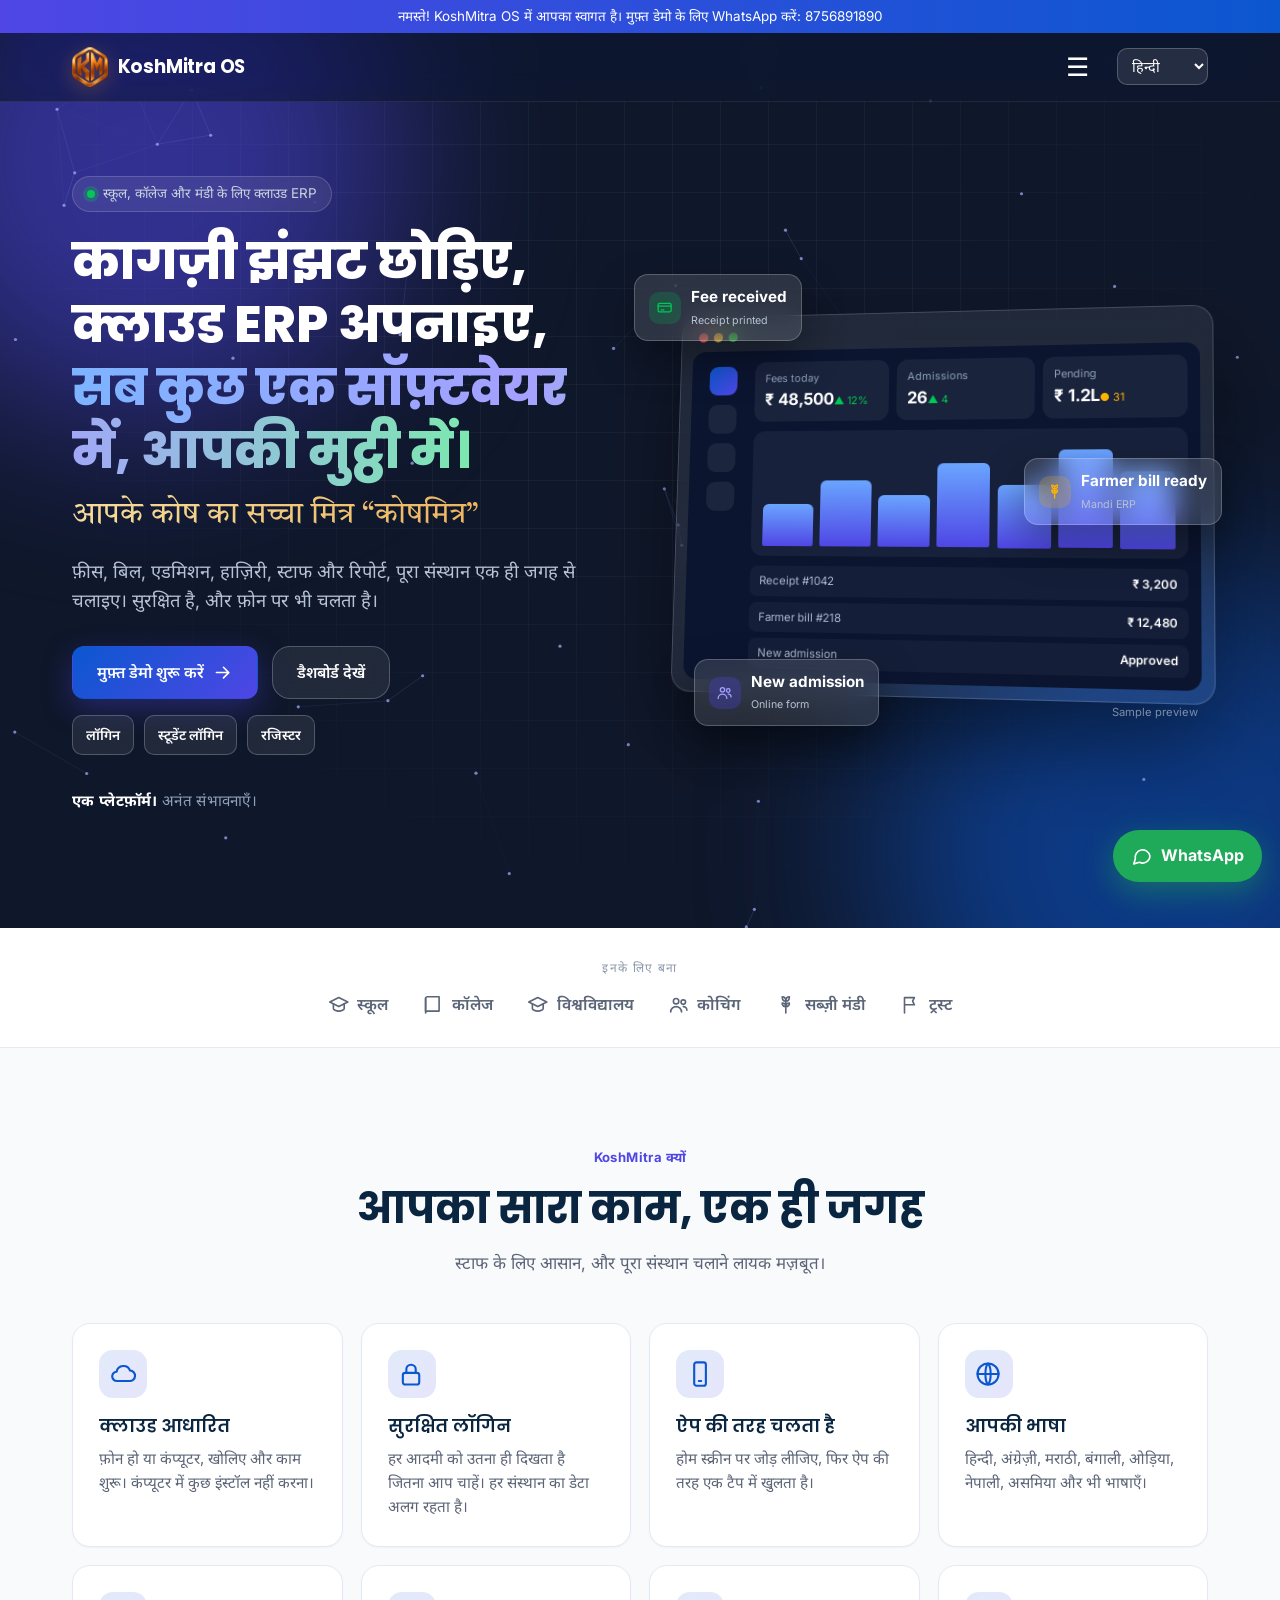
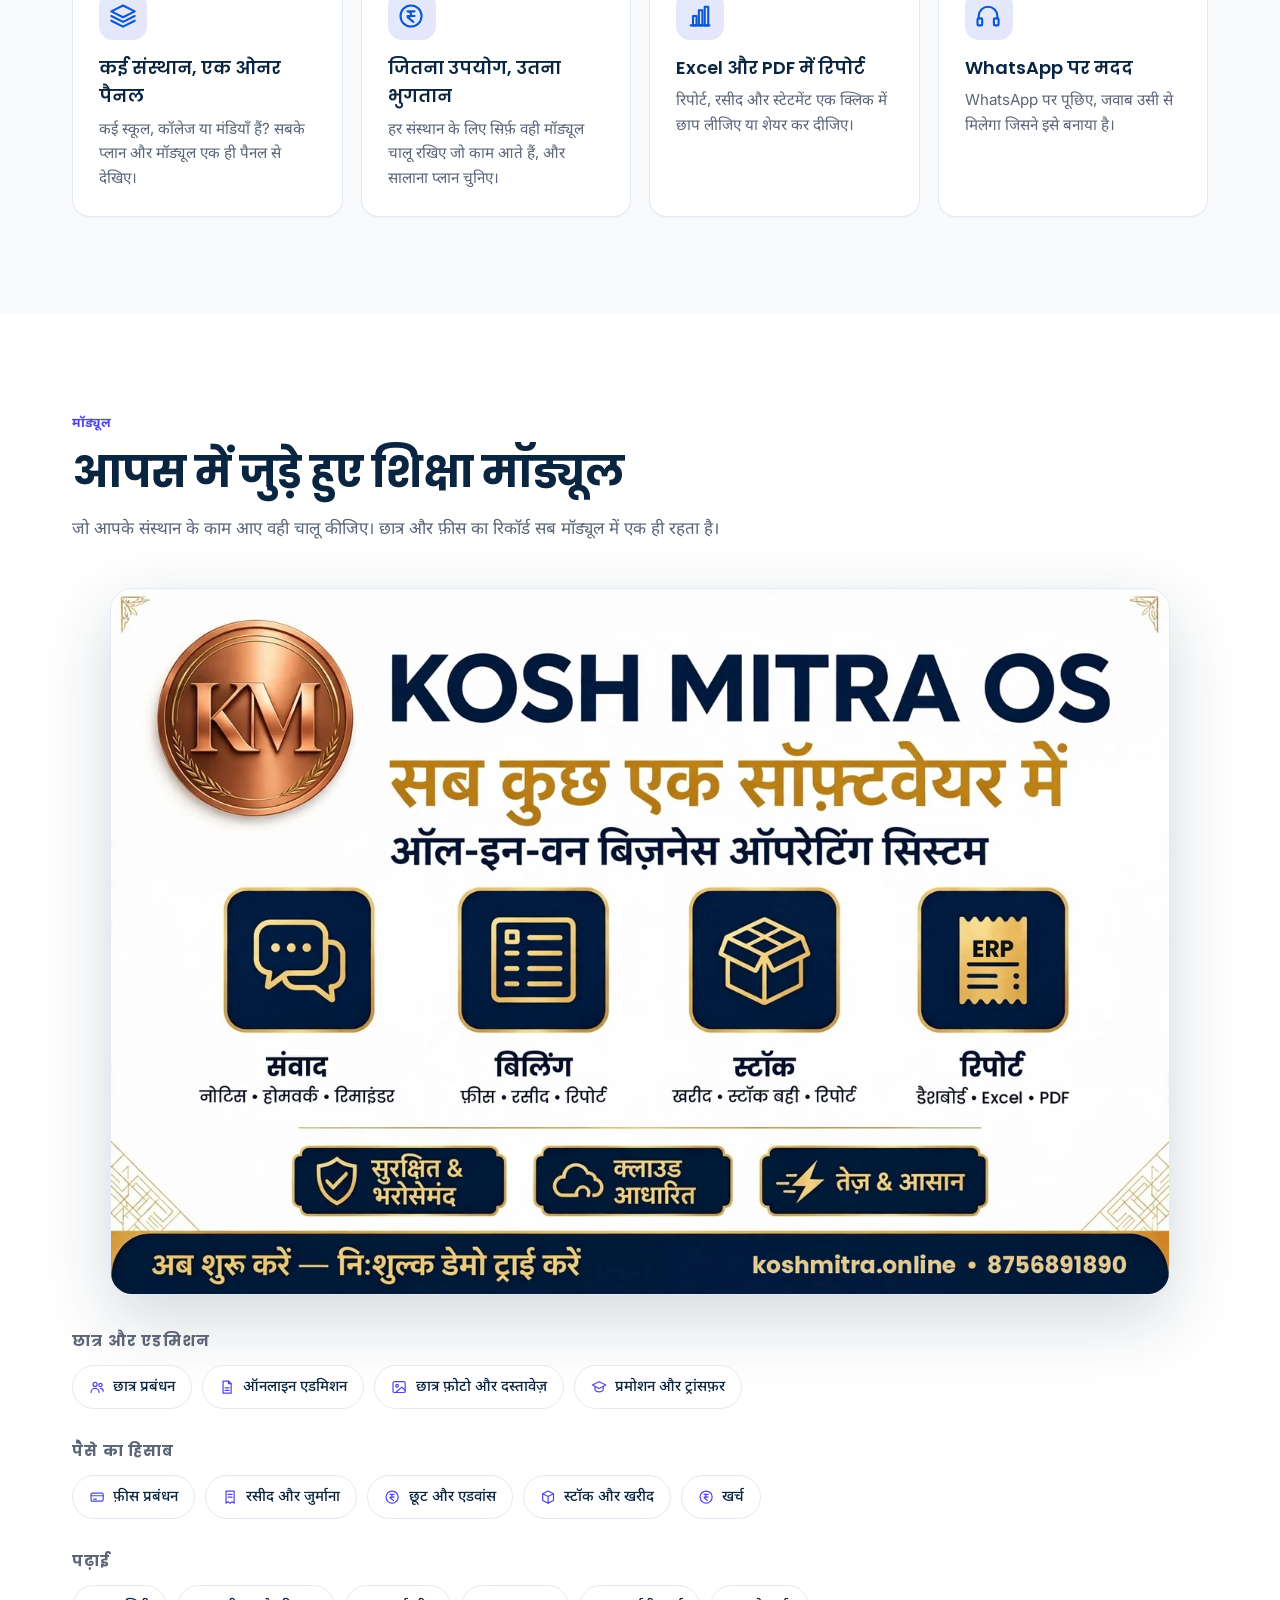
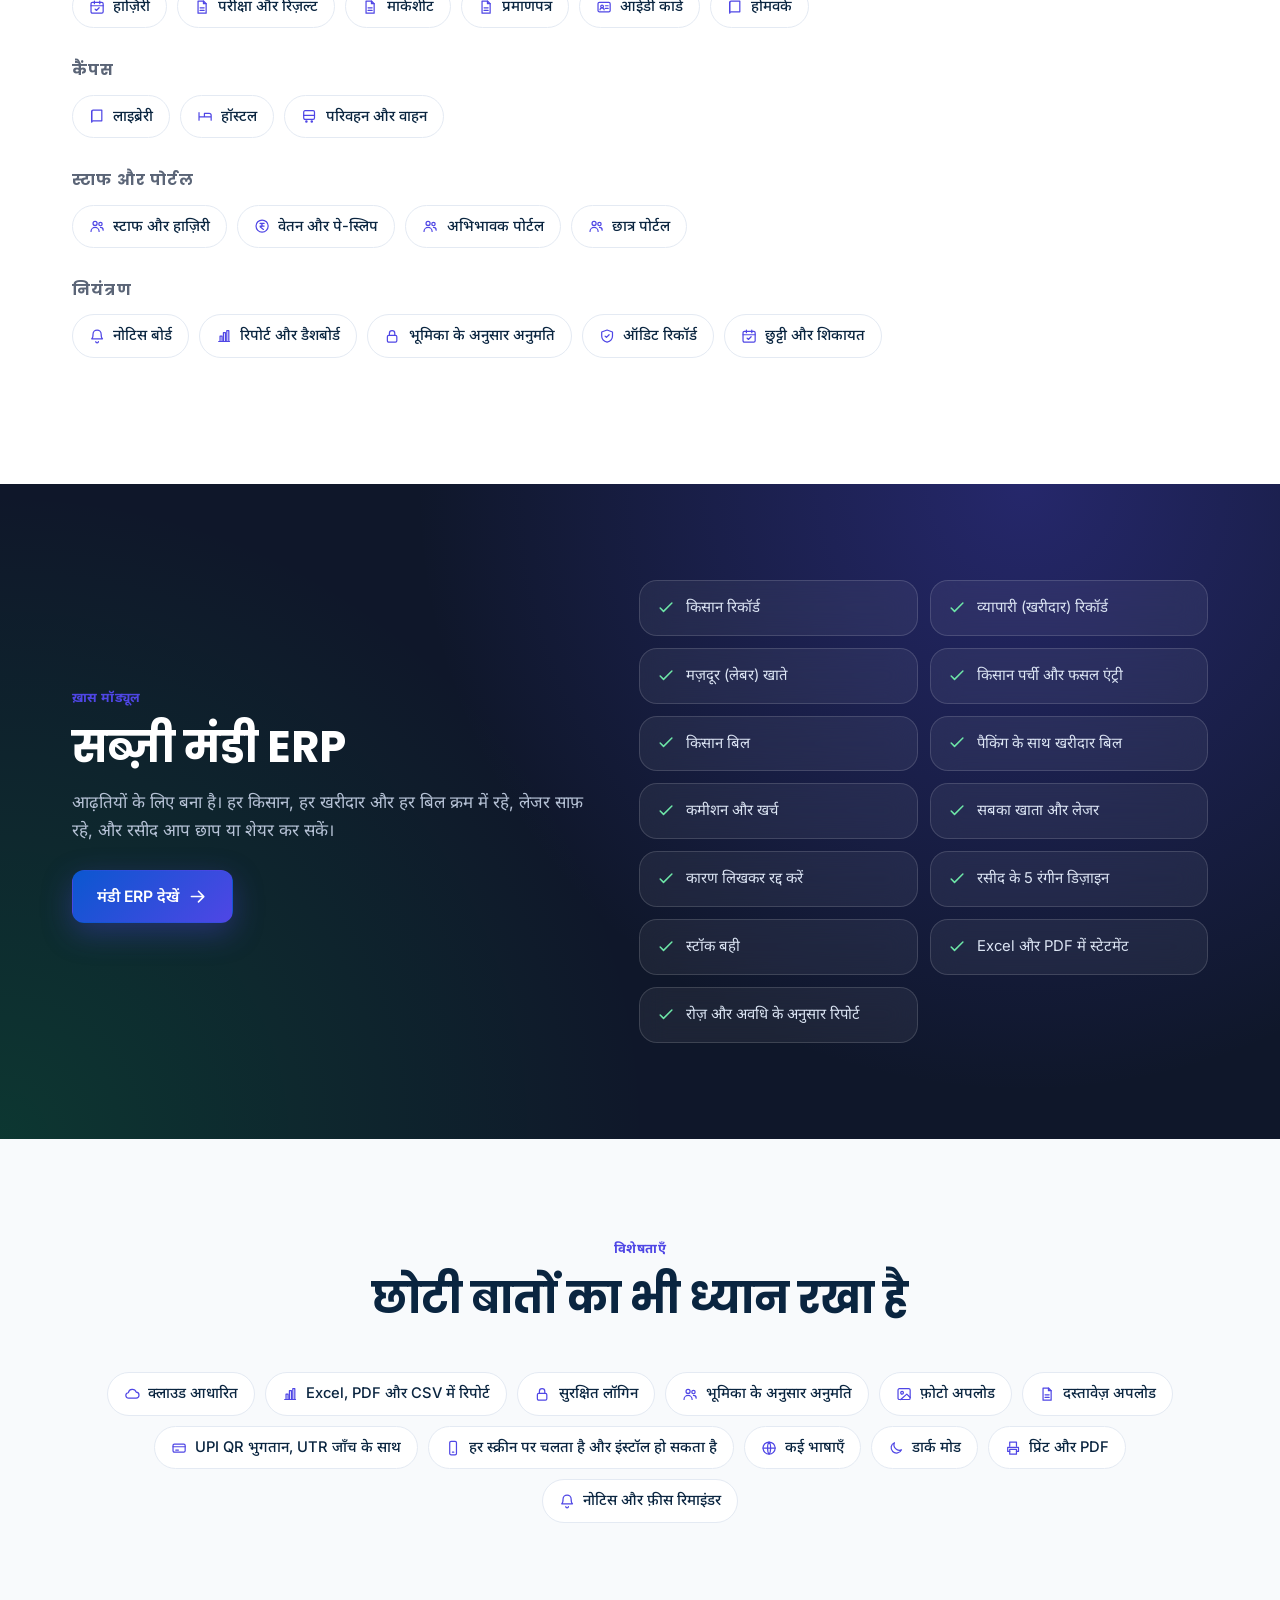
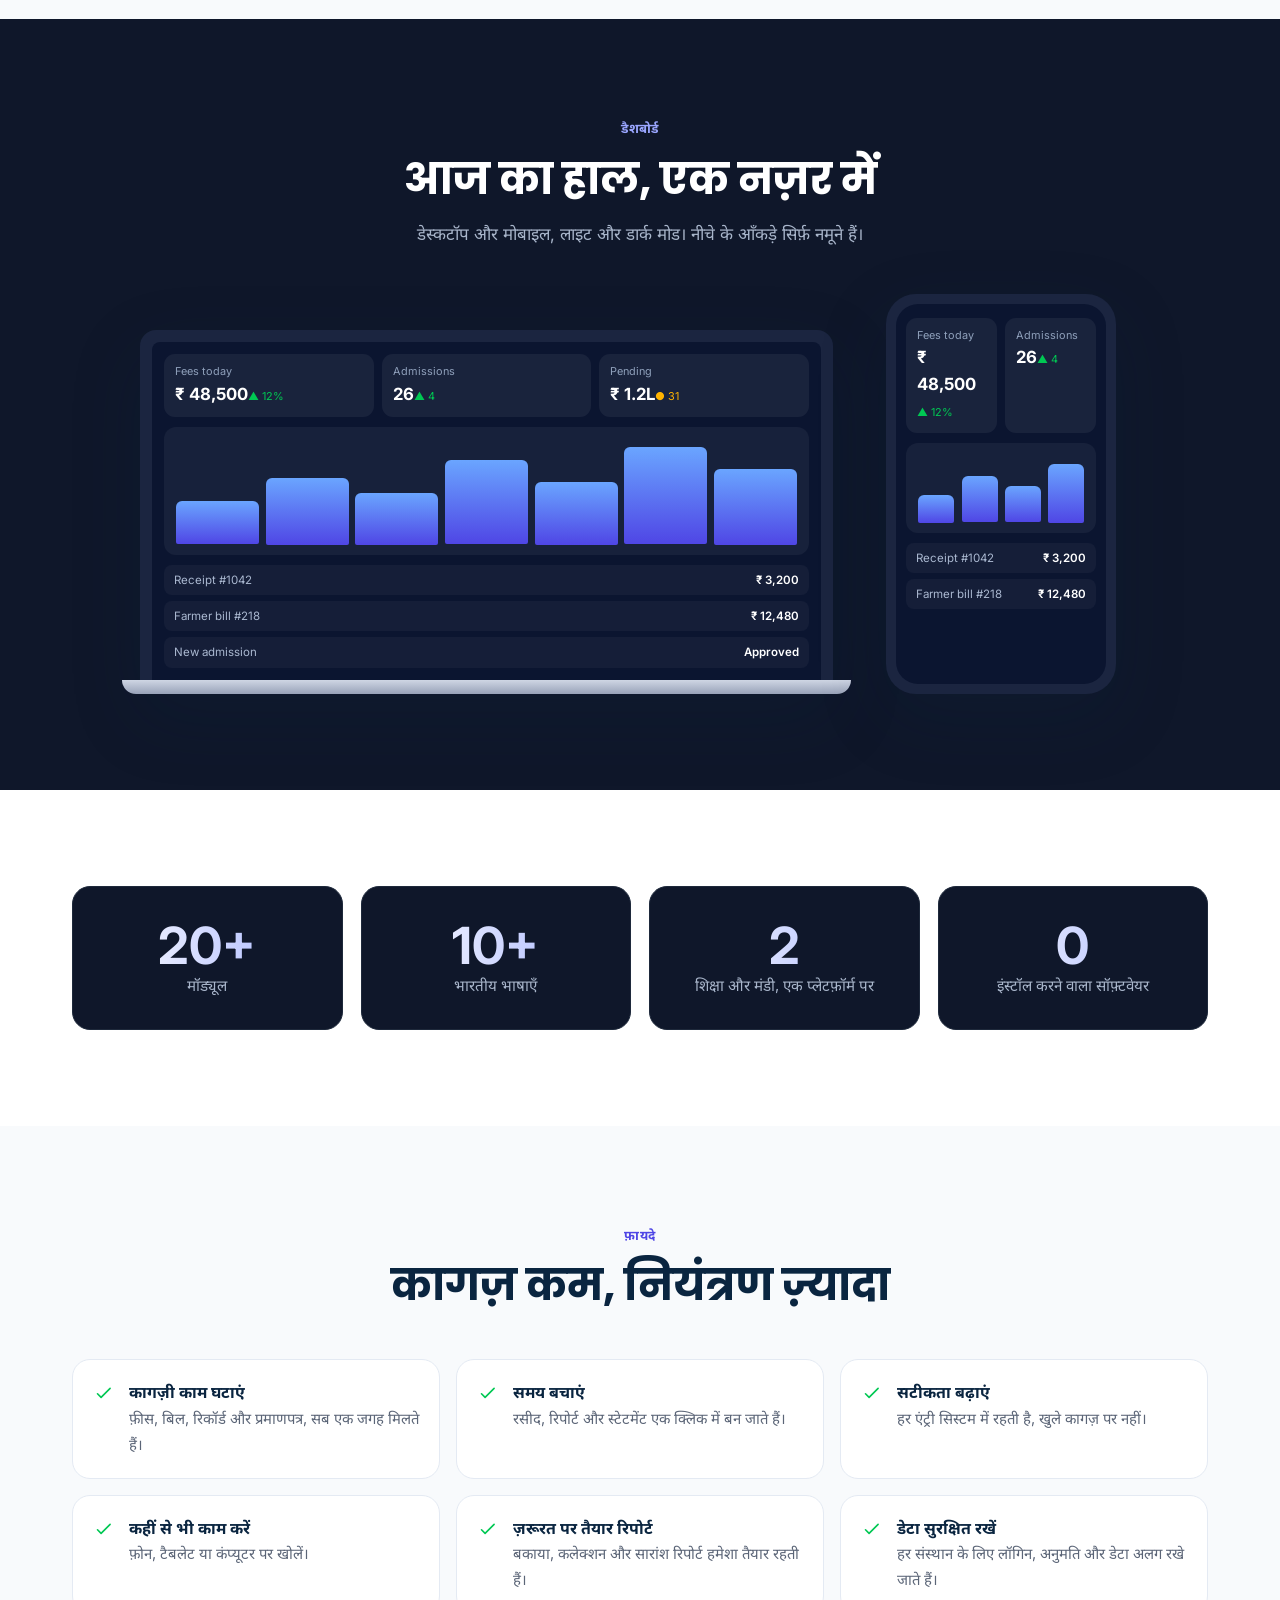
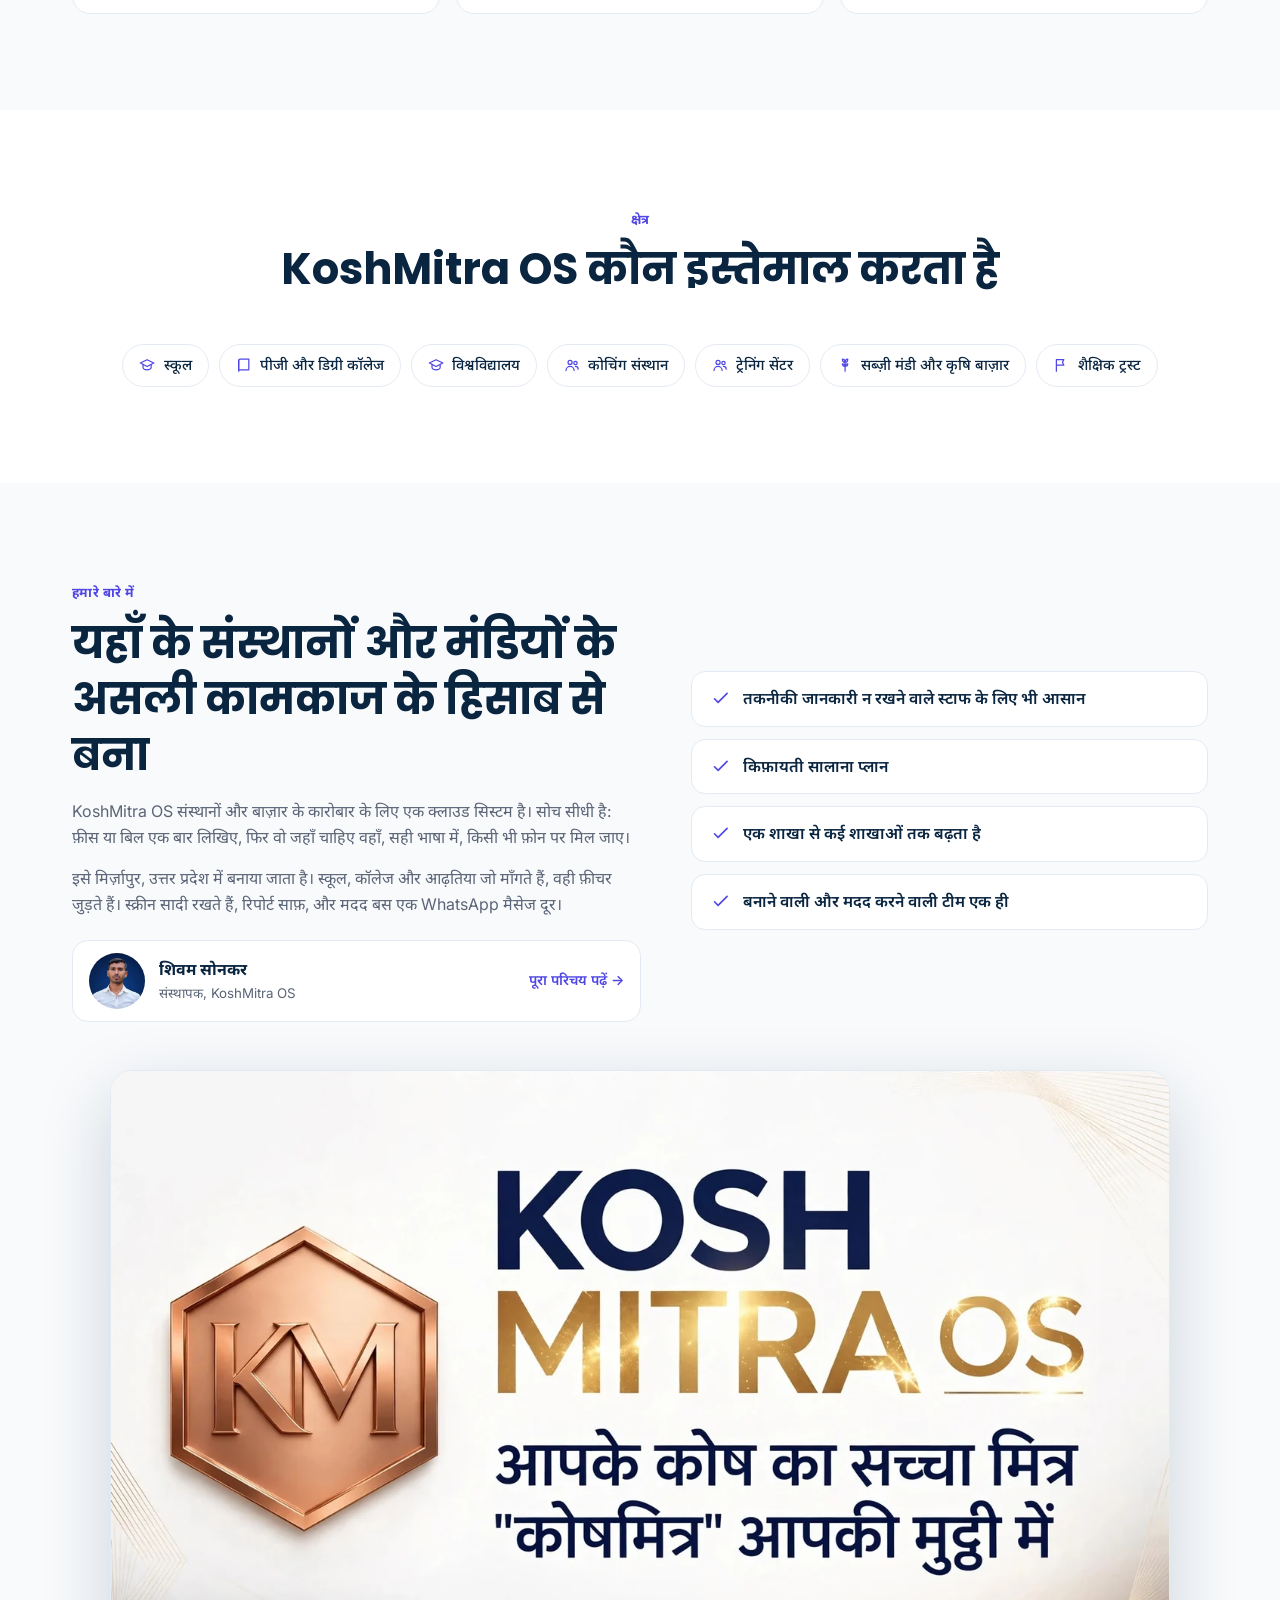
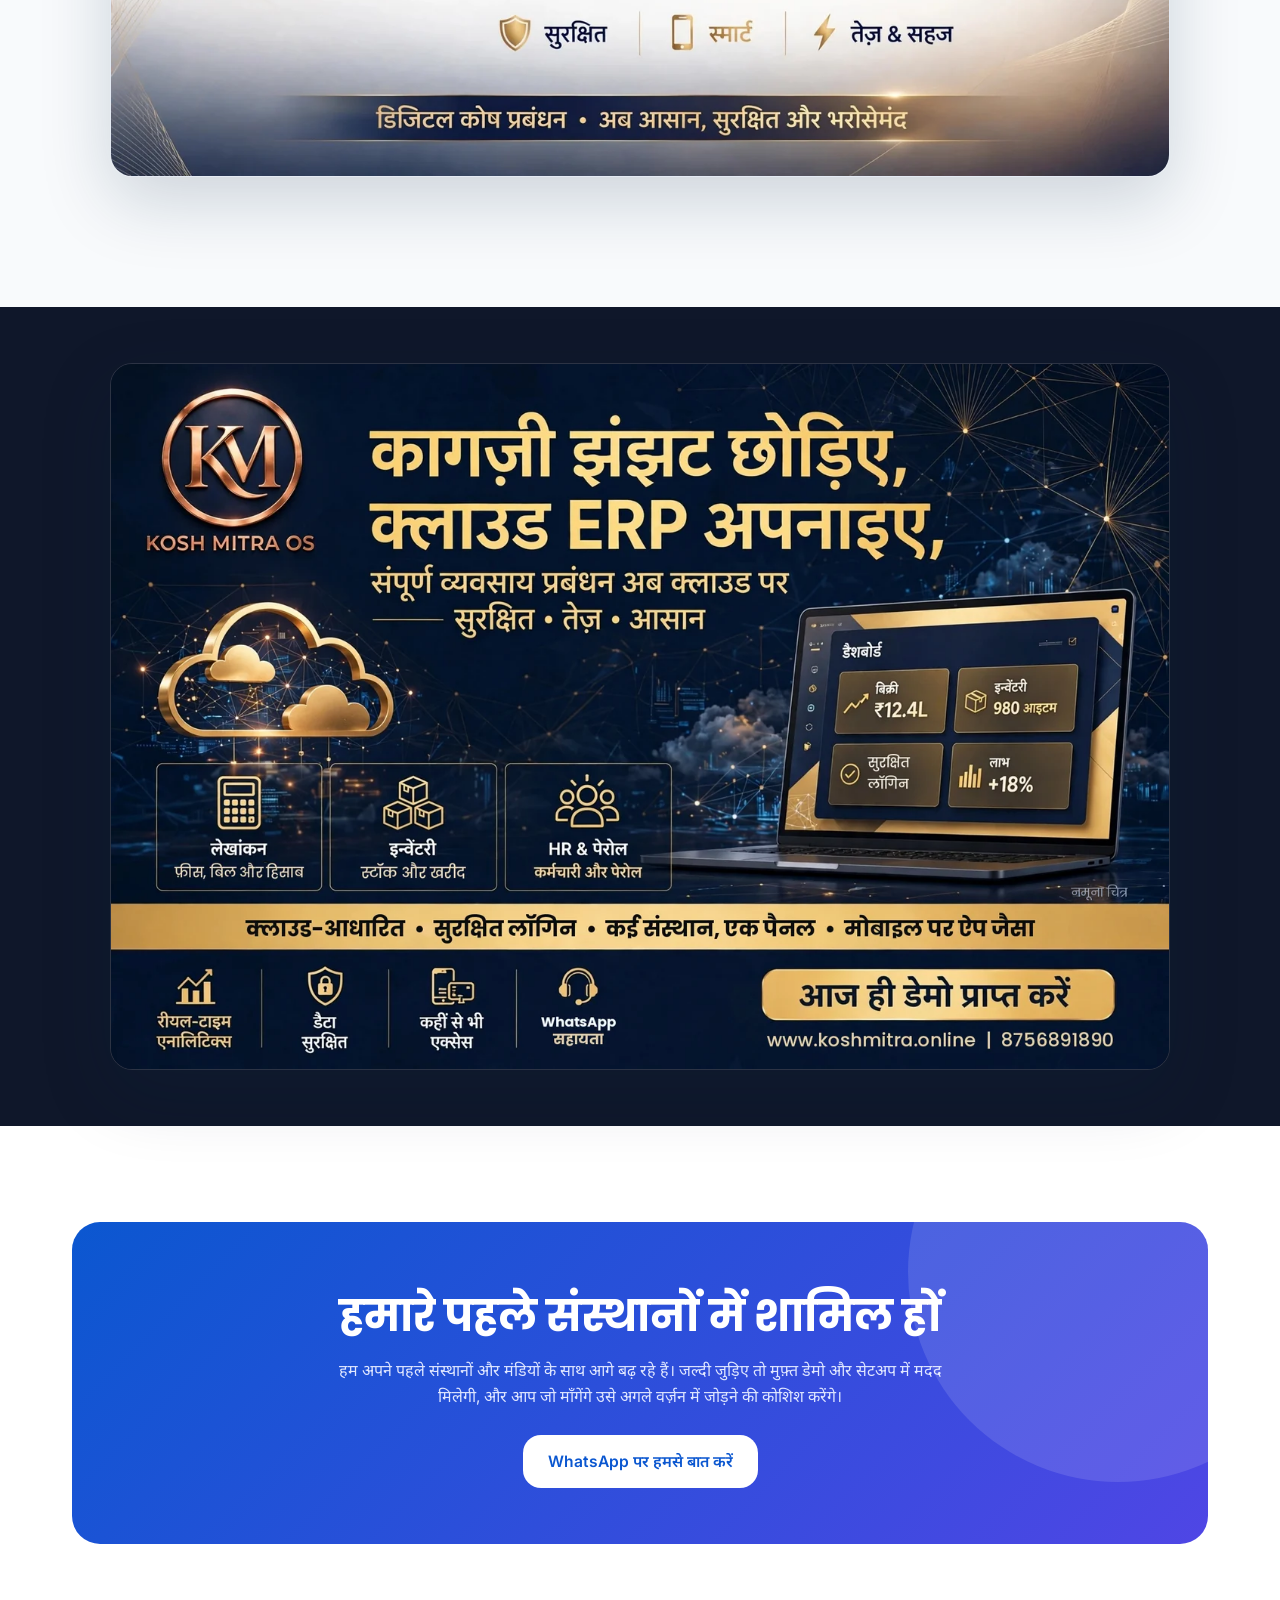
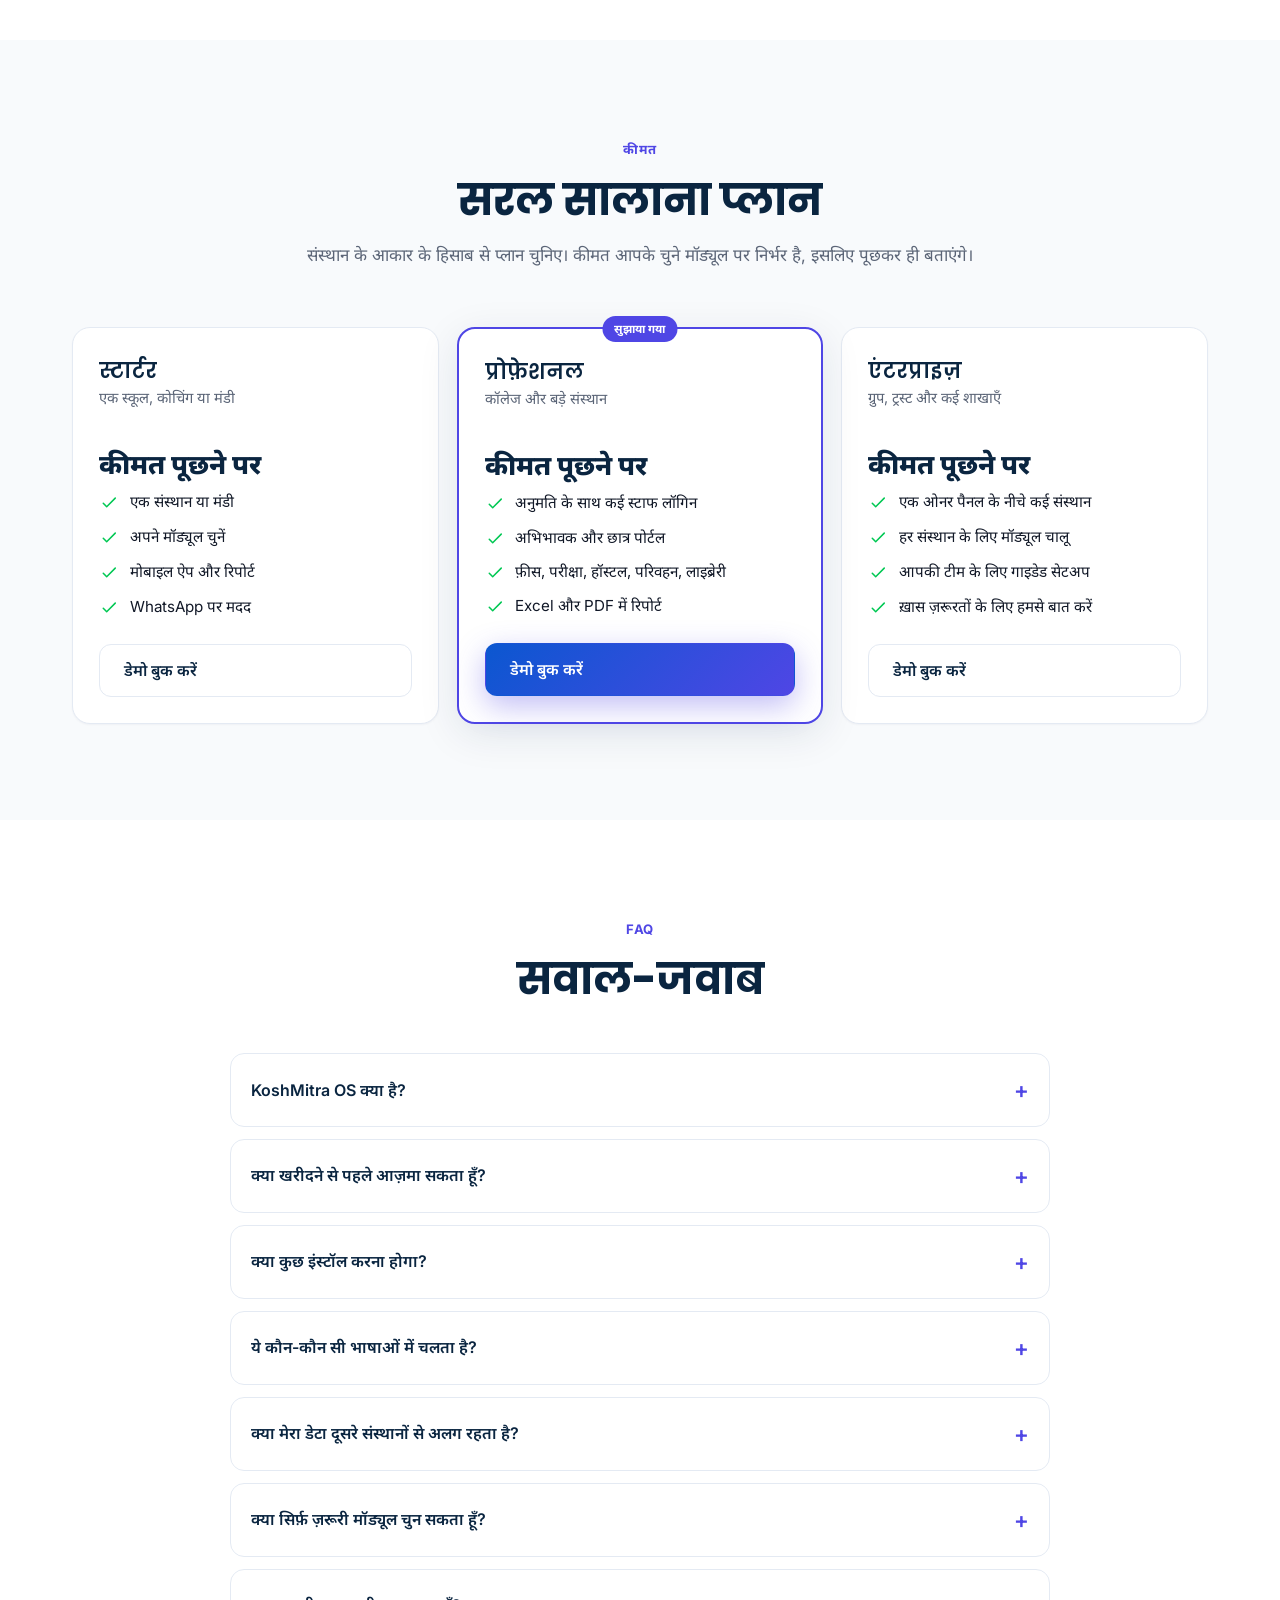
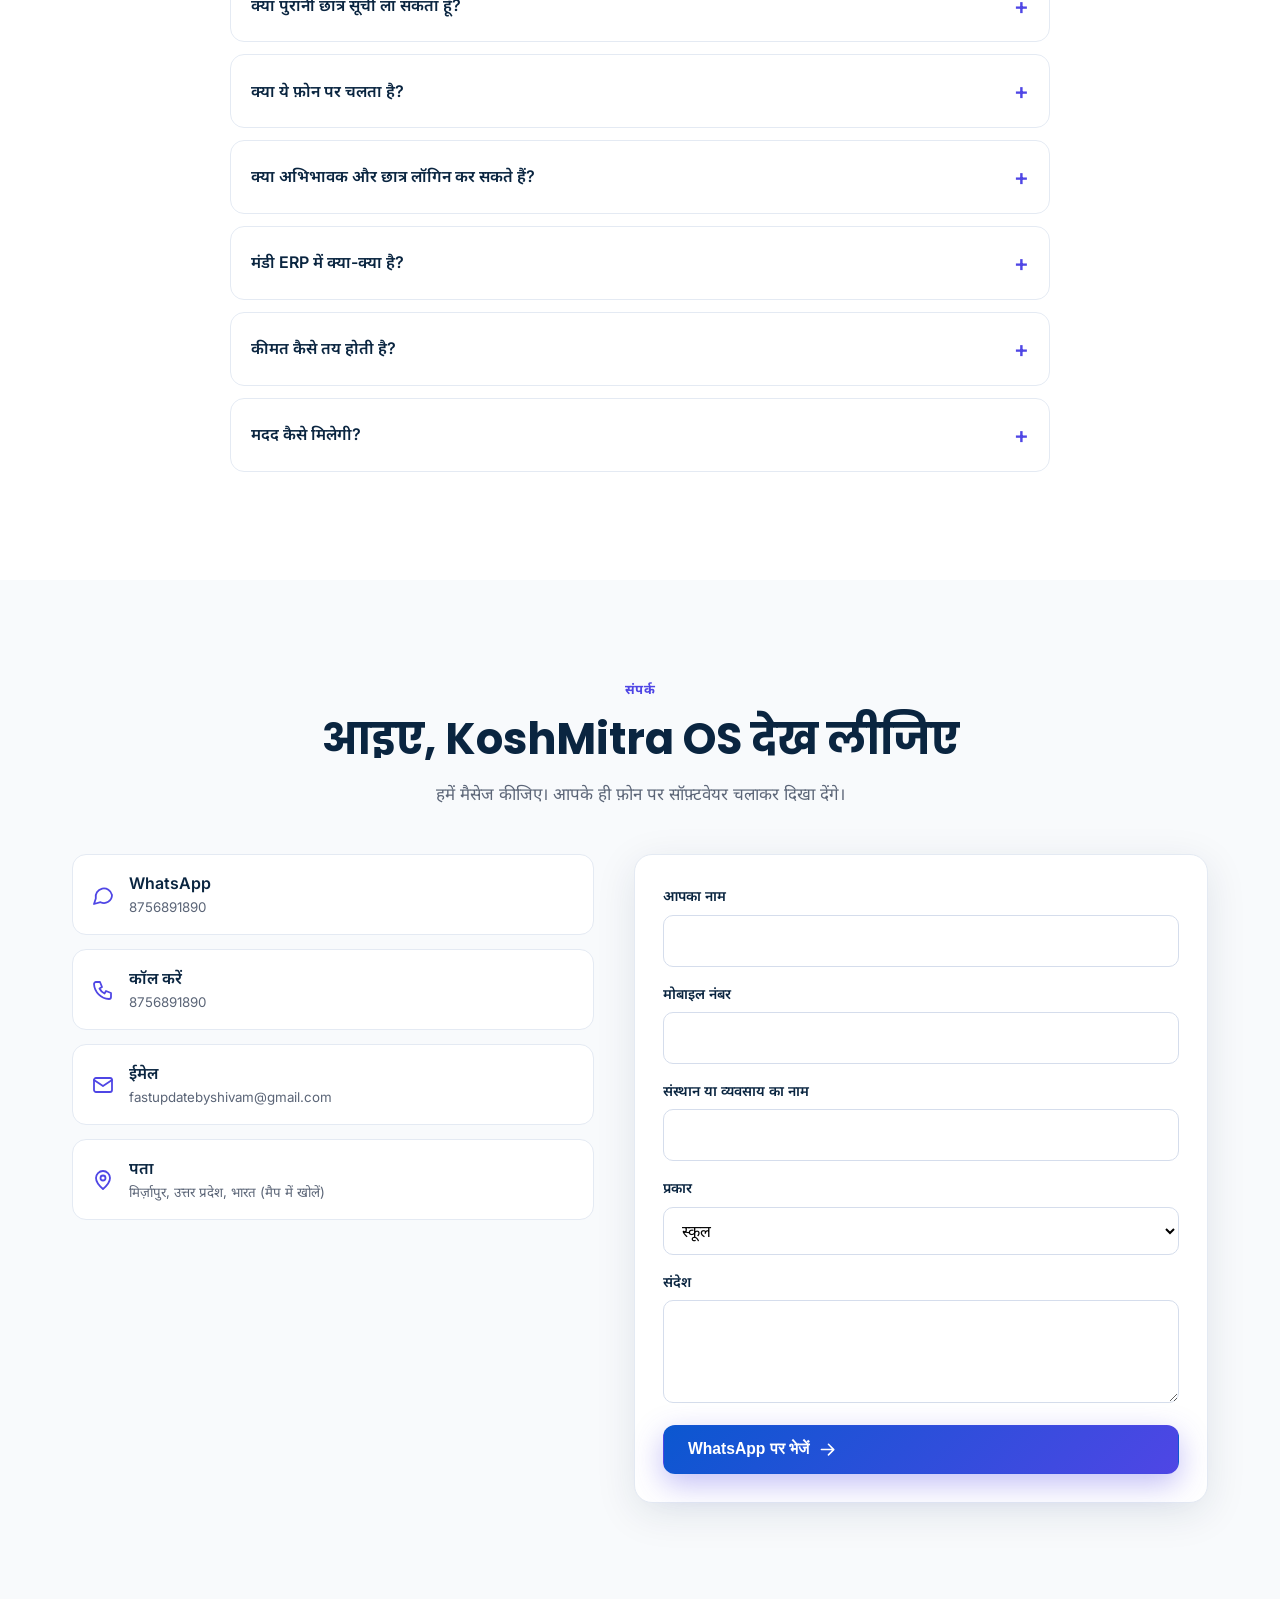
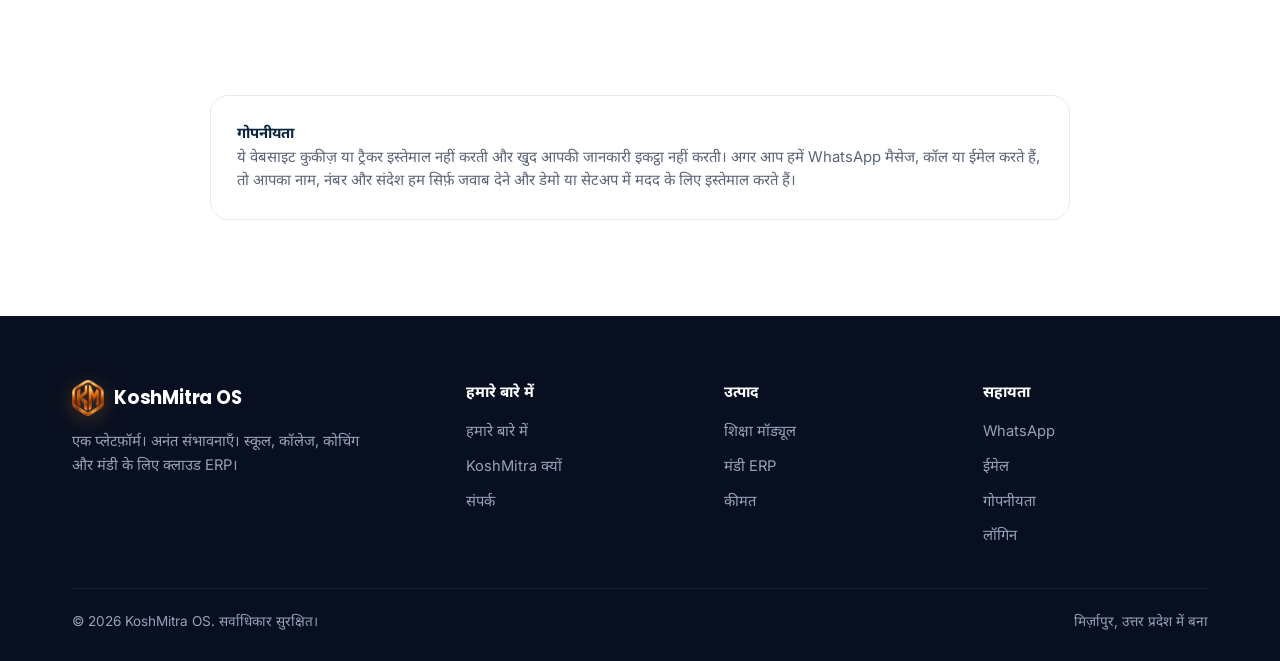
==== commit 1172e6d7: "Add files via upload" ====
--- a/index.html
+++ b/index.html
@@ -1,5 +1,5 @@
 <!doctype html>
-<html lang="hi" data-ti="_title" data-de="_desc">
+<html lang="hi">
 <head>
 <meta charset="utf-8">
 <meta name="viewport" content="width=device-width, initial-scale=1">
@@ -8,6 +8,7 @@
 <meta name="theme-color" content="#0F172A">
 <link rel="canonical" href="https://www.koshmitra.online/">
 <meta property="og:url" content="https://www.koshmitra.online/">
+<!--HL--><link rel="alternate" hreflang="hi" href="https://www.koshmitra.online/"><link rel="alternate" hreflang="en" href="https://www.koshmitra.online/en/"><link rel="alternate" hreflang="mr" href="https://www.koshmitra.online/mr/"><link rel="alternate" hreflang="bn" href="https://www.koshmitra.online/bn/"><link rel="alternate" hreflang="x-default" href="https://www.koshmitra.online/"><!--/HL-->
 <meta property="og:type" content="website">
 <meta property="og:title" content="KoshMitra OS | स्कूल, कॉलेज, कोचिंग और मंडी के लिए क्लाउड ERP">
 <meta property="og:description" content="KoshMitra OS स्कूल, कॉलेज, विश्वविद्यालय, कोचिंग संस्थान और सब्ज़ी मंडी के लिए क्लाउड ERP है। फ़ीस, बिल, एडमिशन, हाज़िरी, रिपोर्ट और अभिभावक पोर्टल, सब एक प्लेटफ़ॉर्म पर। मुफ़्त डेमो बुक करें।">
@@ -19,21 +20,21 @@
 <meta name="twitter:image" content="https://www.koshmitra.online/og-image.png">
 <link rel="preconnect" href="https://fonts.googleapis.com"><link rel="preconnect" href="https://fonts.gstatic.com" crossorigin>
 <link rel="stylesheet" href="https://fonts.googleapis.com/css2?family=Inter:wght@400;500;600;700&family=Poppins:wght@600;700;800&family=Noto+Sans+Devanagari:wght@400;500;600;700&family=Tiro+Devanagari+Hindi&display=swap">
-<link rel="icon" href="favicon.ico" sizes="any"><link rel="icon" type="image/png" sizes="32x32" href="favicon-32.png"><link rel="icon" type="image/png" sizes="192x192" href="favicon-192.png"><link rel="apple-touch-icon" href="apple-touch-icon.png">
-<link rel="stylesheet" href="/style.css?v=5">
-<script type="application/ld+json">{"@context": "https://schema.org", "@graph": [{"@type": "Organization", "@id": "https://www.koshmitra.online/#org", "name": "KoshMitra OS", "url": "https://www.koshmitra.online/", "logo": "https://www.koshmitra.online/favicon-192.png", "email": "fastupdatebyshivam@gmail.com", "telephone": "+91-8756891890", "address": {"@type": "PostalAddress", "addressLocality": "Mirzapur", "addressRegion": "Uttar Pradesh", "addressCountry": "IN"}, "contactPoint": {"@type": "ContactPoint", "telephone": "+91-8756891890", "contactType": "sales", "availableLanguage": ["English", "Hindi", "Marathi", "Bengali"]}}, {"@type": "WebSite", "@id": "https://www.koshmitra.online/#website", "url": "https://www.koshmitra.online/", "name": "KoshMitra OS", "inLanguage": ["en", "hi", "mr", "bn"], "publisher": {"@id": "https://www.koshmitra.online/#org"}}, {"@type": "SoftwareApplication", "name": "KoshMitra OS", "url": "https://www.koshmitra.online/", "image": "https://www.koshmitra.online/og-image.png", "applicationCategory": "BusinessApplication", "operatingSystem": "Web", "description": "Cloud ERP for schools, colleges, universities, coaching institutes and mandi (commission agent) business.", "publisher": {"@id": "https://www.koshmitra.online/#org"}}, {"@type": "FAQPage", "mainEntity": [{"@type": "Question", "name": "What is KoshMitra OS?", "acceptedAnswer": {"@type": "Answer", "text": "KoshMitra OS is a cloud ERP. One software for schools, colleges, universities, coaching institutes and mandi (commission agent) business: fees, bills, admission, attendance, reports and more."}}, {"@type": "Question", "name": "Can I try it before buying?", "acceptedAnswer": {"@type": "Answer", "text": "Yes. Ask for a free demo on WhatsApp and we will show you the software on your own phone."}}, {"@type": "Question", "name": "Do I need to install anything?", "acceptedAnswer": {"@type": "Answer", "text": "No. It runs in your browser. On a phone you can add it to the home screen and it opens like an app."}}, {"@type": "Question", "name": "Which languages does it support?", "acceptedAnswer": {"@type": "Answer", "text": "English, Hindi, Marathi, Bengali, Odia, Nepali, Assamese, Maithili, Manipuri, Kashmiri and Sanskrit."}}, {"@type": "Question", "name": "Is my data kept separate from other institutes?", "acceptedAnswer": {"@type": "Answer", "text": "Yes. Each institute works inside its own account, and each person can open only the pages you allow."}}, {"@type": "Question", "name": "Can I choose only the modules I need?", "acceptedAnswer": {"@type": "Answer", "text": "Yes. Modules can be switched on or off for each institute, so you use only what you need."}}, {"@type": "Question", "name": "Can I bring my old student list?", "acceptedAnswer": {"@type": "Answer", "text": "Student lists can be imported from an Excel file, with photos. Tell us about your case and we will guide you."}}, {"@type": "Question", "name": "Does it work on a phone?", "acceptedAnswer": {"@type": "Answer", "text": "Yes. The pages are made for phones as well as computers, and parents and students can use their own portals from a phone."}}, {"@type": "Question", "name": "Can parents and students log in?", "acceptedAnswer": {"@type": "Answer", "text": "Yes. There is a parent portal and a student portal for fees, notices and homework."}}, {"@type": "Question", "name": "What does the Mandi ERP cover?", "acceptedAnswer": {"@type": "Answer", "text": "Farmer and buyer records, Kisan parchi, farmer and buyer bills, packing, ledgers, stock, statements and reports for a commission agent."}}, {"@type": "Question", "name": "How is the price decided?", "acceptedAnswer": {"@type": "Answer", "text": "It is a yearly plan that depends on the type of institute and the modules you choose. Message us for the price."}}, {"@type": "Question", "name": "How do I get help?", "acceptedAnswer": {"@type": "Answer", "text": "Message us on WhatsApp or write an email. We reply and help you set things up."}}]}]}</script>
+<link rel="icon" href="/favicon.ico" sizes="any"><link rel="icon" type="image/png" sizes="32x32" href="/favicon-32.png"><link rel="icon" type="image/png" sizes="192x192" href="/favicon-192.png"><link rel="apple-touch-icon" href="/apple-touch-icon.png">
+<link rel="stylesheet" href="/style.css?v=6">
+<script type="application/ld+json">{"@context": "https://schema.org", "@graph": [{"@type": "Organization", "@id": "https://www.koshmitra.online/#org", "name": "KoshMitra OS", "url": "https://www.koshmitra.online/", "logo": "https://www.koshmitra.online/favicon-192.png", "email": "fastupdatebyshivam@gmail.com", "telephone": "+91-8756891890", "address": {"@type": "PostalAddress", "addressLocality": "Mirzapur", "addressRegion": "Uttar Pradesh", "addressCountry": "IN"}, "contactPoint": {"@type": "ContactPoint", "telephone": "+91-8756891890", "contactType": "sales", "availableLanguage": ["English", "Hindi", "Marathi", "Bengali"]}}, {"@type": "WebSite", "@id": "https://www.koshmitra.online/#website", "url": "https://www.koshmitra.online/", "name": "KoshMitra OS", "inLanguage": "hi", "publisher": {"@id": "https://www.koshmitra.online/#org"}}, {"@type": "SoftwareApplication", "name": "KoshMitra OS", "url": "https://www.koshmitra.online/", "image": "https://www.koshmitra.online/og-image.png", "applicationCategory": "BusinessApplication", "operatingSystem": "Web", "description": "Cloud ERP for schools, colleges, universities, coaching institutes and mandi (commission agent) business.", "publisher": {"@id": "https://www.koshmitra.online/#org"}}, {"@type": "FAQPage", "mainEntity": [{"@type": "Question", "name": "KoshMitra OS क्या है?", "acceptedAnswer": {"@type": "Answer", "text": "KoshMitra OS एक क्लाउड ERP है, यानी इंटरनेट पर चलने वाला सॉफ़्टवेयर। स्कूल, कॉलेज, विश्वविद्यालय, कोचिंग और मंडी (आढ़तिया) के कारोबार का रोज़ का काम इसमें होता है: फ़ीस, बिल, एडमिशन, हाज़िरी, रिपोर्ट और बहुत कुछ।"}}, {"@type": "Question", "name": "क्या खरीदने से पहले आज़मा सकता हूँ?", "acceptedAnswer": {"@type": "Answer", "text": "हाँ, बिल्कुल। WhatsApp पर मुफ़्त डेमो मांगिए, हम आपके अपने फ़ोन पर सॉफ़्टवेयर चलाकर दिखा देंगे।"}}, {"@type": "Question", "name": "क्या कुछ इंस्टॉल करना होगा?", "acceptedAnswer": {"@type": "Answer", "text": "नहीं। ये ब्राउज़र में ही चलता है। फ़ोन पर चाहें तो होम स्क्रीन पर जोड़ लीजिए, फिर ऐप की तरह खुलेगा।"}}, {"@type": "Question", "name": "ये कौन-कौन सी भाषाओं में चलता है?", "acceptedAnswer": {"@type": "Answer", "text": "अंग्रेज़ी, हिन्दी, मराठी, बंगाली, ओड़िया, नेपाली, असमिया, मैथिली, मणिपुरी, कश्मीरी और संस्कृत।"}}, {"@type": "Question", "name": "क्या मेरा डेटा दूसरे संस्थानों से अलग रहता है?", "acceptedAnswer": {"@type": "Answer", "text": "हाँ। हर संस्थान अपने अलग खाते में काम करता है, और हर व्यक्ति सिर्फ़ वही पेज देख पाता है जिसकी आप अनुमति दें।"}}, {"@type": "Question", "name": "क्या सिर्फ़ ज़रूरी मॉड्यूल चुन सकता हूँ?", "acceptedAnswer": {"@type": "Answer", "text": "हाँ। हर संस्थान के लिए मॉड्यूल चालू या बंद किए जा सकते हैं, इसलिए आप सिर्फ़ वही चलाते हैं जो चाहिए।"}}, {"@type": "Question", "name": "क्या पुरानी छात्र सूची ला सकता हूँ?", "acceptedAnswer": {"@type": "Answer", "text": "छात्रों की सूची फ़ोटो के साथ Excel फ़ाइल से डाली जा सकती है। आपका मामला कैसा है, हमें बताइए, हम रास्ता बता देंगे।"}}, {"@type": "Question", "name": "क्या ये फ़ोन पर चलता है?", "acceptedAnswer": {"@type": "Answer", "text": "हाँ। पेज फ़ोन और कंप्यूटर, दोनों पर चलने के लिए बने हैं, और अभिभावक व छात्र अपना पोर्टल फ़ोन से देख सकते हैं।"}}, {"@type": "Question", "name": "क्या अभिभावक और छात्र लॉगिन कर सकते हैं?", "acceptedAnswer": {"@type": "Answer", "text": "हाँ। फ़ीस, नोटिस और होमवर्क के लिए अभिभावक पोर्टल और छात्र पोर्टल हैं।"}}, {"@type": "Question", "name": "मंडी ERP में क्या-क्या है?", "acceptedAnswer": {"@type": "Answer", "text": "आढ़तिया के लिए किसान और खरीदार रिकॉर्ड, किसान पर्ची, किसान व खरीदार बिल, पैकिंग, लेजर, स्टॉक, स्टेटमेंट और रिपोर्ट।"}}, {"@type": "Question", "name": "कीमत कैसे तय होती है?", "acceptedAnswer": {"@type": "Answer", "text": "ये सालाना प्लान है। कीमत संस्थान के प्रकार और आपके चुने मॉड्यूल पर निर्भर है, इसलिए हमें मैसेज कीजिए, हम बता देंगे।"}}, {"@type": "Question", "name": "मदद कैसे मिलेगी?", "acceptedAnswer": {"@type": "Answer", "text": "WhatsApp पर मैसेज कीजिए या ईमेल लिखिए। हम जवाब देंगे और सेटअप में साथ रहेंगे।"}}]}]}</script>
 </head>
 <body>
 <a class="sr" href="#main">Skip to content</a>
 <div id="glow" aria-hidden="true"></div>
-<header class="nav"><div class="welcome"><div class="wrap"><span data-i18n="n_welcome">नमस्ते! KoshMitra OS में आपका स्वागत है। मुफ़्त डेमो के लिए WhatsApp करें: 8756891890</span></div></div><div class="wrap in">
-  <a class="logo" href="#top" aria-label="KoshMitra OS home"><img src="logo-mark.png" width="36" height="41" alt="">KoshMitra OS</a>
+<header class="nav"><div class="welcome"><div class="wrap">नमस्ते! KoshMitra OS में आपका स्वागत है। मुफ़्त डेमो के लिए WhatsApp करें: 8756891890</div></div><div class="wrap in">
+  <a class="logo" href="#top" aria-label="KoshMitra OS home"><img src="/logo-mark.png" width="36" height="41" alt="">KoshMitra OS</a>
   <button class="burger" aria-label="Open menu" aria-expanded="false">&#9776;</button>
   <ul class="menu">
-    <li class="home"><a href="#top"><span data-i18n="k136">होम</span></a></li><li><a href="#features"><span data-i18n="k137">विशेषताएँ</span></a></li><li><a href="#solutions"><span data-i18n="k138">समाधान</span></a></li><li><a href="#modules"><span data-i18n="k139">मॉड्यूल</span></a></li><li><a href="#pricing"><span data-i18n="k140">कीमत</span></a></li><li><a href="/about.html"><span data-i18n="k141">हमारे बारे में</span></a></li><li><a href="#contact"><span data-i18n="k142">संपर्क</span></a></li>
-    <li class="mo"><a class="btn line sm" href="https://koshmitra.online/login"><span data-i18n="k143">लॉगिन</span></a></li><li class="mo"><a class="btn line sm" href="https://koshmitra.online/student-login"><span data-i18n="n_student">स्टूडेंट लॉगिन</span></a></li><li class="mo"><a class="btn pri sm" href="https://koshmitra.online/register"><span data-i18n="n_register">रजिस्टर</span></a></li><li class="mo"><a class="btn glass sm" href="https://wa.me/918756891890?text=Hello%2C%20I%20want%20a%20free%20demo%20of%20KoshMitra%20OS"><span data-i18n="k144">डेमो बुक करें</span></a></li>
+    <li class="home"><a href="#top">होम</a></li><li><a href="#features">विशेषताएँ</a></li><li><a href="#solutions">समाधान</a></li><li><a href="#modules">मॉड्यूल</a></li><li><a href="#pricing">कीमत</a></li><li><a href="/about.html">हमारे बारे में</a></li><li><a href="#contact">संपर्क</a></li>
+    <li class="mo"><a class="btn line sm" href="https://koshmitra.online/login">लॉगिन</a></li><li class="mo"><a class="btn line sm" href="https://koshmitra.online/student-login">स्टूडेंट लॉगिन</a></li><li class="mo"><a class="btn pri sm" href="https://koshmitra.online/register">रजिस्टर</a></li><li class="mo"><a class="btn glass sm" href="https://wa.me/918756891890?text=Hello%2C%20I%20want%20a%20free%20demo%20of%20KoshMitra%20OS">डेमो बुक करें</a></li>
   </ul>
-  <div class="cta"><select id="lang" class="langsel" aria-label="Language"><option value="hi">हिन्दी</option><option value="en">English</option><option value="mr">मराठी</option><option value="bn">বাংলা</option></select><a class="btn line sm" href="https://koshmitra.online/student-login"><span data-i18n="n_student">स्टूडेंट लॉगिन</span></a><a class="btn line sm" href="https://koshmitra.online/login"><span data-i18n="k143">लॉगिन</span></a><a class="btn pri sm" href="https://koshmitra.online/register"><span data-i18n="n_register">रजिस्टर</span></a></div>
+  <div class="cta"><select id="lang" class="langsel" aria-label="Language"><option value="hi" selected>हिन्दी</option><option value="en">English</option><option value="mr">मराठी</option><option value="bn">বাংলা</option></select><a class="btn line sm" href="https://koshmitra.online/student-login">स्टूडेंट लॉगिन</a><a class="btn line sm" href="https://koshmitra.online/login">लॉगिन</a><a class="btn pri sm" href="https://koshmitra.online/register">रजिस्टर</a></div>
 </div></header>
 
 <main id="main">
@@ -41,13 +42,13 @@
   <canvas id="fx" aria-hidden="true"></canvas><div class="grid-bg"></div>
   <div class="wrap cols">
     <div>
-      <span class="pill"><b></b><span data-i18n="k145">स्कूल, कॉलेज और मंडी के लिए क्लाउड ERP</span></span>
-      <h1 lang="hi">कागज़ी झंझट छोड़िए, क्लाउड ERP अपनाइए,<br><span class="grad">सब कुछ एक सॉफ़्टवेयर में, आपकी मुट्ठी में।</span></h1>
-      <p class="slogan" lang="hi">आपके कोष का सच्चा मित्र “कोषमित्र”</p>
-      <p class="sub"><span data-i18n="k148">फ़ीस, बिल, एडमिशन, हाज़िरी, स्टाफ और रिपोर्ट, पूरा संस्थान एक ही जगह से चलाइए। सुरक्षित है, और फ़ोन पर भी चलता है।</span></p>
-      <div class="btns"><a class="btn pri" href="https://wa.me/918756891890?text=Hello%2C%20I%20want%20a%20free%20demo%20of%20KoshMitra%20OS"><span data-i18n="k149">मुफ़्त डेमो शुरू करें</span> <svg class="ic" viewBox="0 0 24 24" aria-hidden="true"><path d="M5 12h14M13 6l6 6-6 6"/></svg></a><a class="btn glass" href="#showcase"><span data-i18n="k150">डैशबोर्ड देखें</span></a></div>
-      <div class="quick"><a class="btn glass sm" href="https://koshmitra.online/login"><span data-i18n="k143">लॉगिन</span></a><a class="btn glass sm" href="https://koshmitra.online/student-login"><span data-i18n="n_student">स्टूडेंट लॉगिन</span></a><a class="btn glass sm" href="https://koshmitra.online/register"><span data-i18n="n_register">रजिस्टर</span></a></div>
-      <p class="tag"><b><span data-i18n="k151">एक प्लेटफ़ॉर्म।</span></b> <span data-i18n="k152">अनंत संभावनाएँ।</span></p>
+      <span class="pill"><b></b>स्कूल, कॉलेज और मंडी के लिए क्लाउड ERP</span>
+      <h1>कागज़ी झंझट छोड़िए, क्लाउड ERP अपनाइए,<br><span class="grad">सब कुछ एक सॉफ़्टवेयर में, आपकी मुट्ठी में।</span></h1>
+      <p class="slogan">आपके कोष का सच्चा मित्र “कोषमित्र”</p>
+      <p class="sub">फ़ीस, बिल, एडमिशन, हाज़िरी, स्टाफ और रिपोर्ट, पूरा संस्थान एक ही जगह से चलाइए। सुरक्षित है, और फ़ोन पर भी चलता है।</p>
+      <div class="btns"><a class="btn pri" href="https://wa.me/918756891890?text=Hello%2C%20I%20want%20a%20free%20demo%20of%20KoshMitra%20OS">मुफ़्त डेमो शुरू करें <svg class="ic" viewBox="0 0 24 24" aria-hidden="true"><path d="M5 12h14M13 6l6 6-6 6"/></svg></a><a class="btn glass" href="#showcase">डैशबोर्ड देखें</a></div>
+      <div class="quick"><a class="btn glass sm" href="https://koshmitra.online/login">लॉगिन</a><a class="btn glass sm" href="https://koshmitra.online/student-login">स्टूडेंट लॉगिन</a><a class="btn glass sm" href="https://koshmitra.online/register">रजिस्टर</a></div>
+      <p class="tag"><b>एक प्लेटफ़ॉर्म।</b> अनंत संभावनाएँ।</p>
     </div>
     <div class="stage" aria-hidden="true">
       <div class="dash"><div class="bar"><i></i><i></i><i></i></div>
@@ -60,35 +61,35 @@
   </div>
 </section>
 
-<div class="strip"><div class="wrap"><small><span data-i18n="k153">इनके लिए बना</span></small><div class="row">
-  <span><svg class="ic" viewBox="0 0 24 24" aria-hidden="true"><path d="M2 9l10-5 10 5-10 5z"/><path d="M6 11v5c0 1.5 3 3 6 3s6-1.5 6-3v-5"/></svg><span data-i18n="k84">स्कूल</span></span><span><svg class="ic" viewBox="0 0 24 24" aria-hidden="true"><path d="M4 5a2 2 0 0 1 2-2h13v16H6a2 2 0 0 0-2 2z"/><path d="M4 19V5"/></svg><span data-i18n="k154">कॉलेज</span></span><span><svg class="ic" viewBox="0 0 24 24" aria-hidden="true"><path d="M2 9l10-5 10 5-10 5z"/><path d="M6 11v5c0 1.5 3 3 6 3s6-1.5 6-3v-5"/></svg><span data-i18n="k86">विश्वविद्यालय</span></span><span><svg class="ic" viewBox="0 0 24 24" aria-hidden="true"><circle cx="9" cy="8" r="3"/><path d="M3 20c0-3.3 2.7-6 6-6s6 2.7 6 6"/><circle cx="17" cy="9" r="2.5"/><path d="M17 14c2.2 0 4 1.8 4 4"/></svg><span data-i18n="k155">कोचिंग</span></span><span><svg class="ic" viewBox="0 0 24 24" aria-hidden="true"><path d="M12 21V8M12 8c-3 0-4-2-4-5 3 0 4 2 4 5zM12 8c3 0 4-2 4-5-3 0-4 2-4 5zM12 14c-3 0-4-2-4-4 3 0 4 2 4 4zM12 14c3 0 4-2 4-4-3 0-4 2-4 4z"/></svg><span data-i18n="k156">सब्ज़ी मंडी</span></span><span><svg class="ic" viewBox="0 0 24 24" aria-hidden="true"><path d="M5 21V4M5 4h11l-2 4 2 4H5"/></svg><span data-i18n="k157">ट्रस्ट</span></span>
+<div class="strip"><div class="wrap"><small>इनके लिए बना</small><div class="row">
+  <span><svg class="ic" viewBox="0 0 24 24" aria-hidden="true"><path d="M2 9l10-5 10 5-10 5z"/><path d="M6 11v5c0 1.5 3 3 6 3s6-1.5 6-3v-5"/></svg>स्कूल</span><span><svg class="ic" viewBox="0 0 24 24" aria-hidden="true"><path d="M4 5a2 2 0 0 1 2-2h13v16H6a2 2 0 0 0-2 2z"/><path d="M4 19V5"/></svg>कॉलेज</span><span><svg class="ic" viewBox="0 0 24 24" aria-hidden="true"><path d="M2 9l10-5 10 5-10 5z"/><path d="M6 11v5c0 1.5 3 3 6 3s6-1.5 6-3v-5"/></svg>विश्वविद्यालय</span><span><svg class="ic" viewBox="0 0 24 24" aria-hidden="true"><circle cx="9" cy="8" r="3"/><path d="M3 20c0-3.3 2.7-6 6-6s6 2.7 6 6"/><circle cx="17" cy="9" r="2.5"/><path d="M17 14c2.2 0 4 1.8 4 4"/></svg>कोचिंग</span><span><svg class="ic" viewBox="0 0 24 24" aria-hidden="true"><path d="M12 21V8M12 8c-3 0-4-2-4-5 3 0 4 2 4 5zM12 8c3 0 4-2 4-5-3 0-4 2-4 5zM12 14c-3 0-4-2-4-4 3 0 4 2 4 4zM12 14c3 0 4-2 4-4-3 0-4 2-4 4z"/></svg>सब्ज़ी मंडी</span><span><svg class="ic" viewBox="0 0 24 24" aria-hidden="true"><path d="M5 21V4M5 4h11l-2 4 2 4H5"/></svg>ट्रस्ट</span>
 </div></div></div>
 
 <section id="features" class="alt"><div class="wrap">
-  <div class="head center rv"><span class="eyebrow"><span data-i18n="k158">KoshMitra क्यों</span></span><h2><span data-i18n="k159">आपका सारा काम, एक ही जगह</span></h2><p class="lead"><span data-i18n="k160">स्टाफ के लिए आसान, और पूरा संस्थान चलाने लायक मज़बूत।</span></p></div>
-  <div class="grid g4"><div class="card rv d1"><div class="badge"><svg class="ic" viewBox="0 0 24 24" aria-hidden="true"><path d="M7 18a4 4 0 0 1-.5-8A6 6 0 0 1 18 9a4.5 4.5 0 0 1-.5 9z"/></svg></div><h3><span data-i18n="k0">क्लाउड आधारित</span></h3><p><span data-i18n="k1">फ़ोन हो या कंप्यूटर, खोलिए और काम शुरू। कंप्यूटर में कुछ इंस्टॉल नहीं करना।</span></p></div><div class="card rv d2"><div class="badge"><svg class="ic" viewBox="0 0 24 24" aria-hidden="true"><rect x="5" y="11" width="14" height="10" rx="2"/><path d="M8 11V8a4 4 0 0 1 8 0v3"/></svg></div><h3><span data-i18n="k2">सुरक्षित लॉगिन</span></h3><p><span data-i18n="k3">हर आदमी को उतना ही दिखता है जितना आप चाहें। हर संस्थान का डेटा अलग रहता है।</span></p></div><div class="card rv d3"><div class="badge"><svg class="ic" viewBox="0 0 24 24" aria-hidden="true"><rect x="7" y="2" width="10" height="20" rx="2"/><path d="M11 18h2"/></svg></div><h3><span data-i18n="k4">ऐप की तरह चलता है</span></h3><p><span data-i18n="k5">होम स्क्रीन पर जोड़ लीजिए, फिर ऐप की तरह एक टैप में खुलता है।</span></p></div><div class="card rv d1"><div class="badge"><svg class="ic" viewBox="0 0 24 24" aria-hidden="true"><circle cx="12" cy="12" r="9"/><path d="M3 12h18M12 3c3 3 3 15 0 18-3-3-3-15 0-18"/></svg></div><h3><span data-i18n="k6">आपकी भाषा</span></h3><p><span data-i18n="k7">हिन्दी, अंग्रेज़ी, मराठी, बंगाली, ओड़िया, नेपाली, असमिया और भी भाषाएँ।</span></p></div><div class="card rv d2"><div class="badge"><svg class="ic" viewBox="0 0 24 24" aria-hidden="true"><path d="M12 3l10 5-10 5L2 8z"/><path d="M2 12l10 5 10-5M2 16l10 5 10-5"/></svg></div><h3><span data-i18n="k8">कई संस्थान, एक ओनर पैनल</span></h3><p><span data-i18n="k9">कई स्कूल, कॉलेज या मंडियाँ हैं? सबके प्लान और मॉड्यूल एक ही पैनल से देखिए।</span></p></div><div class="card rv d3"><div class="badge"><svg class="ic" viewBox="0 0 24 24" aria-hidden="true"><circle cx="12" cy="12" r="9"/><path d="M9 8h6M9 12h6M9 8c4 0 4 5 0 5l5 4"/></svg></div><h3><span data-i18n="k10">जितना उपयोग, उतना भुगतान</span></h3><p><span data-i18n="k11">हर संस्थान के लिए सिर्फ़ वही मॉड्यूल चालू रखिए जो काम आते हैं, और सालाना प्लान चुनिए।</span></p></div><div class="card rv d1"><div class="badge"><svg class="ic" viewBox="0 0 24 24" aria-hidden="true"><path d="M4 20h16"/><rect x="6" y="12" width="3" height="8"/><rect x="11" y="7" width="3" height="13"/><rect x="16" y="4" width="3" height="16"/></svg></div><h3><span data-i18n="k12">Excel और PDF में रिपोर्ट</span></h3><p><span data-i18n="k13">रिपोर्ट, रसीद और स्टेटमेंट एक क्लिक में छाप लीजिए या शेयर कर दीजिए।</span></p></div><div class="card rv d2"><div class="badge"><svg class="ic" viewBox="0 0 24 24" aria-hidden="true"><path d="M4 14v-2a8 8 0 0 1 16 0v2"/><rect x="3" y="14" width="4" height="6" rx="1"/><rect x="17" y="14" width="4" height="6" rx="1"/></svg></div><h3><span data-i18n="k14">WhatsApp पर मदद</span></h3><p><span data-i18n="k15">WhatsApp पर पूछिए, जवाब उसी से मिलेगा जिसने इसे बनाया है।</span></p></div></div>
+  <div class="head center rv"><span class="eyebrow">KoshMitra क्यों</span><h2>आपका सारा काम, एक ही जगह</h2><p class="lead">स्टाफ के लिए आसान, और पूरा संस्थान चलाने लायक मज़बूत।</p></div>
+  <div class="grid g4"><div class="card rv d1"><div class="badge"><svg class="ic" viewBox="0 0 24 24" aria-hidden="true"><path d="M7 18a4 4 0 0 1-.5-8A6 6 0 0 1 18 9a4.5 4.5 0 0 1-.5 9z"/></svg></div><h3>क्लाउड आधारित</h3><p>फ़ोन हो या कंप्यूटर, खोलिए और काम शुरू। कंप्यूटर में कुछ इंस्टॉल नहीं करना।</p></div><div class="card rv d2"><div class="badge"><svg class="ic" viewBox="0 0 24 24" aria-hidden="true"><rect x="5" y="11" width="14" height="10" rx="2"/><path d="M8 11V8a4 4 0 0 1 8 0v3"/></svg></div><h3>सुरक्षित लॉगिन</h3><p>हर आदमी को उतना ही दिखता है जितना आप चाहें। हर संस्थान का डेटा अलग रहता है।</p></div><div class="card rv d3"><div class="badge"><svg class="ic" viewBox="0 0 24 24" aria-hidden="true"><rect x="7" y="2" width="10" height="20" rx="2"/><path d="M11 18h2"/></svg></div><h3>ऐप की तरह चलता है</h3><p>होम स्क्रीन पर जोड़ लीजिए, फिर ऐप की तरह एक टैप में खुलता है।</p></div><div class="card rv d1"><div class="badge"><svg class="ic" viewBox="0 0 24 24" aria-hidden="true"><circle cx="12" cy="12" r="9"/><path d="M3 12h18M12 3c3 3 3 15 0 18-3-3-3-15 0-18"/></svg></div><h3>आपकी भाषा</h3><p>हिन्दी, अंग्रेज़ी, मराठी, बंगाली, ओड़िया, नेपाली, असमिया और भी भाषाएँ।</p></div><div class="card rv d2"><div class="badge"><svg class="ic" viewBox="0 0 24 24" aria-hidden="true"><path d="M12 3l10 5-10 5L2 8z"/><path d="M2 12l10 5 10-5M2 16l10 5 10-5"/></svg></div><h3>कई संस्थान, एक ओनर पैनल</h3><p>कई स्कूल, कॉलेज या मंडियाँ हैं? सबके प्लान और मॉड्यूल एक ही पैनल से देखिए।</p></div><div class="card rv d3"><div class="badge"><svg class="ic" viewBox="0 0 24 24" aria-hidden="true"><circle cx="12" cy="12" r="9"/><path d="M9 8h6M9 12h6M9 8c4 0 4 5 0 5l5 4"/></svg></div><h3>जितना उपयोग, उतना भुगतान</h3><p>हर संस्थान के लिए सिर्फ़ वही मॉड्यूल चालू रखिए जो काम आते हैं, और सालाना प्लान चुनिए।</p></div><div class="card rv d1"><div class="badge"><svg class="ic" viewBox="0 0 24 24" aria-hidden="true"><path d="M4 20h16"/><rect x="6" y="12" width="3" height="8"/><rect x="11" y="7" width="3" height="13"/><rect x="16" y="4" width="3" height="16"/></svg></div><h3>Excel और PDF में रिपोर्ट</h3><p>रिपोर्ट, रसीद और स्टेटमेंट एक क्लिक में छाप लीजिए या शेयर कर दीजिए।</p></div><div class="card rv d2"><div class="badge"><svg class="ic" viewBox="0 0 24 24" aria-hidden="true"><path d="M4 14v-2a8 8 0 0 1 16 0v2"/><rect x="3" y="14" width="4" height="6" rx="1"/><rect x="17" y="14" width="4" height="6" rx="1"/></svg></div><h3>WhatsApp पर मदद</h3><p>WhatsApp पर पूछिए, जवाब उसी से मिलेगा जिसने इसे बनाया है।</p></div></div>
 </div></section>
 
 <section id="modules"><div class="wrap">
-  <div class="head rv"><span class="eyebrow"><span data-i18n="k139">मॉड्यूल</span></span><h2><span data-i18n="k161">आपस में जुड़े हुए शिक्षा मॉड्यूल</span></h2><p class="lead"><span data-i18n="k162">जो आपके संस्थान के काम आए वही चालू कीजिए। छात्र और फ़ीस का रिकॉर्ड सब मॉड्यूल में एक ही रहता है।</span></p></div>
-  <figure class="banner rv"><img src="banner-allinone.webp" width="1400" height="933" loading="lazy" decoding="async" alt="KoshMitra OS: everything in one software. Notices, billing, stock and reports. Secure, cloud based, fast and easy."></figure>
-  <div class="mgroup rv"><h3><span data-i18n="k16">छात्र और एडमिशन</span></h3><div class="chips"><span class="chip"><svg class="ic" viewBox="0 0 24 24" aria-hidden="true"><circle cx="9" cy="8" r="3"/><path d="M3 20c0-3.3 2.7-6 6-6s6 2.7 6 6"/><circle cx="17" cy="9" r="2.5"/><path d="M17 14c2.2 0 4 1.8 4 4"/></svg><span data-i18n="k17">छात्र प्रबंधन</span></span><span class="chip"><svg class="ic" viewBox="0 0 24 24" aria-hidden="true"><path d="M6 3h8l4 4v14H6z"/><path d="M14 3v4h4M9 13h6M9 17h6"/></svg><span data-i18n="k18">ऑनलाइन एडमिशन</span></span><span class="chip"><svg class="ic" viewBox="0 0 24 24" aria-hidden="true"><rect x="3" y="4" width="18" height="16" rx="2"/><circle cx="9" cy="10" r="2"/><path d="M21 17l-5-5-9 8"/></svg><span data-i18n="k19">छात्र फ़ोटो और दस्तावेज़</span></span><span class="chip"><svg class="ic" viewBox="0 0 24 24" aria-hidden="true"><path d="M2 9l10-5 10 5-10 5z"/><path d="M6 11v5c0 1.5 3 3 6 3s6-1.5 6-3v-5"/></svg><span data-i18n="k20">प्रमोशन और ट्रांसफ़र</span></span></div></div><div class="mgroup rv"><h3><span data-i18n="k21">पैसे का हिसाब</span></h3><div class="chips"><span class="chip"><svg class="ic" viewBox="0 0 24 24" aria-hidden="true"><rect x="3" y="6" width="18" height="12" rx="2"/><path d="M3 10h18M7 15h4"/></svg><span data-i18n="k22">फ़ीस प्रबंधन</span></span><span class="chip"><svg class="ic" viewBox="0 0 24 24" aria-hidden="true"><path d="M6 3h12v18l-3-2-3 2-3-2-3 2z"/><path d="M9 8h6M9 12h6"/></svg><span data-i18n="k23">रसीद और जुर्माना</span></span><span class="chip"><svg class="ic" viewBox="0 0 24 24" aria-hidden="true"><circle cx="12" cy="12" r="9"/><path d="M9 8h6M9 12h6M9 8c4 0 4 5 0 5l5 4"/></svg><span data-i18n="k24">छूट और एडवांस</span></span><span class="chip"><svg class="ic" viewBox="0 0 24 24" aria-hidden="true"><path d="M12 3l8 4v10l-8 4-8-4V7z"/><path d="M4 7l8 4 8-4M12 11v10"/></svg><span data-i18n="k25">स्टॉक और खरीद</span></span><span class="chip"><svg class="ic" viewBox="0 0 24 24" aria-hidden="true"><circle cx="12" cy="12" r="9"/><path d="M9 8h6M9 12h6M9 8c4 0 4 5 0 5l5 4"/></svg><span data-i18n="k26">खर्च</span></span></div></div><div class="mgroup rv"><h3><span data-i18n="k27">पढ़ाई</span></h3><div class="chips"><span class="chip"><svg class="ic" viewBox="0 0 24 24" aria-hidden="true"><rect x="3" y="5" width="18" height="16" rx="2"/><path d="M3 10h18M8 3v4M16 3v4M9 15l2 2 4-4"/></svg><span data-i18n="k28">हाज़िरी</span></span><span class="chip"><svg class="ic" viewBox="0 0 24 24" aria-hidden="true"><path d="M6 3h8l4 4v14H6z"/><path d="M14 3v4h4M9 13h6M9 17h6"/></svg><span data-i18n="k29">परीक्षा और रिज़ल्ट</span></span><span class="chip"><svg class="ic" viewBox="0 0 24 24" aria-hidden="true"><path d="M6 3h8l4 4v14H6z"/><path d="M14 3v4h4M9 13h6M9 17h6"/></svg><span data-i18n="k30">मार्कशीट</span></span><span class="chip"><svg class="ic" viewBox="0 0 24 24" aria-hidden="true"><path d="M6 3h8l4 4v14H6z"/><path d="M14 3v4h4M9 13h6M9 17h6"/></svg><span data-i18n="k31">प्रमाणपत्र</span></span><span class="chip"><svg class="ic" viewBox="0 0 24 24" aria-hidden="true"><rect x="3" y="5" width="18" height="14" rx="2"/><circle cx="9" cy="11" r="2"/><path d="M6 16c0-1.7 1.3-3 3-3s3 1.3 3 3M14 10h4M14 14h4"/></svg><span data-i18n="k32">आईडी कार्ड</span></span><span class="chip"><svg class="ic" viewBox="0 0 24 24" aria-hidden="true"><path d="M4 5a2 2 0 0 1 2-2h13v16H6a2 2 0 0 0-2 2z"/><path d="M4 19V5"/></svg><span data-i18n="k33">होमवर्क</span></span></div></div><div class="mgroup rv"><h3><span data-i18n="k34">कैंपस</span></h3><div class="chips"><span class="chip"><svg class="ic" viewBox="0 0 24 24" aria-hidden="true"><path d="M4 5a2 2 0 0 1 2-2h13v16H6a2 2 0 0 0-2 2z"/><path d="M4 19V5"/></svg><span data-i18n="k35">लाइब्रेरी</span></span><span class="chip"><svg class="ic" viewBox="0 0 24 24" aria-hidden="true"><path d="M3 18V7M3 13h18v5M21 13v-2a3 3 0 0 0-3-3h-7v5"/></svg><span data-i18n="k36">हॉस्टल</span></span><span class="chip"><svg class="ic" viewBox="0 0 24 24" aria-hidden="true"><rect x="4" y="4" width="16" height="13" rx="2"/><path d="M4 11h16"/><circle cx="8" cy="20" r="1"/><circle cx="16" cy="20" r="1"/></svg><span data-i18n="k37">परिवहन और वाहन</span></span></div></div><div class="mgroup rv"><h3><span data-i18n="k38">स्टाफ और पोर्टल</span></h3><div class="chips"><span class="chip"><svg class="ic" viewBox="0 0 24 24" aria-hidden="true"><circle cx="9" cy="8" r="3"/><path d="M3 20c0-3.3 2.7-6 6-6s6 2.7 6 6"/><circle cx="17" cy="9" r="2.5"/><path d="M17 14c2.2 0 4 1.8 4 4"/></svg><span data-i18n="k39">स्टाफ और हाज़िरी</span></span><span class="chip"><svg class="ic" viewBox="0 0 24 24" aria-hidden="true"><circle cx="12" cy="12" r="9"/><path d="M9 8h6M9 12h6M9 8c4 0 4 5 0 5l5 4"/></svg><span data-i18n="k40">वेतन और पे-स्लिप</span></span><span class="chip"><svg class="ic" viewBox="0 0 24 24" aria-hidden="true"><circle cx="9" cy="8" r="3"/><path d="M3 20c0-3.3 2.7-6 6-6s6 2.7 6 6"/><circle cx="17" cy="9" r="2.5"/><path d="M17 14c2.2 0 4 1.8 4 4"/></svg><span data-i18n="k41">अभिभावक पोर्टल</span></span><span class="chip"><svg class="ic" viewBox="0 0 24 24" aria-hidden="true"><circle cx="9" cy="8" r="3"/><path d="M3 20c0-3.3 2.7-6 6-6s6 2.7 6 6"/><circle cx="17" cy="9" r="2.5"/><path d="M17 14c2.2 0 4 1.8 4 4"/></svg><span data-i18n="k42">छात्र पोर्टल</span></span></div></div><div class="mgroup rv"><h3><span data-i18n="k43">नियंत्रण</span></h3><div class="chips"><span class="chip"><svg class="ic" viewBox="0 0 24 24" aria-hidden="true"><path d="M6 9a6 6 0 0 1 12 0c0 6 2 7 2 7H4s2-1 2-7"/><path d="M10 20a2 2 0 0 0 4 0"/></svg><span data-i18n="k44">नोटिस बोर्ड</span></span><span class="chip"><svg class="ic" viewBox="0 0 24 24" aria-hidden="true"><path d="M4 20h16"/><rect x="6" y="12" width="3" height="8"/><rect x="11" y="7" width="3" height="13"/><rect x="16" y="4" width="3" height="16"/></svg><span data-i18n="k45">रिपोर्ट और डैशबोर्ड</span></span><span class="chip"><svg class="ic" viewBox="0 0 24 24" aria-hidden="true"><rect x="5" y="11" width="14" height="10" rx="2"/><path d="M8 11V8a4 4 0 0 1 8 0v3"/></svg><span data-i18n="k46">भूमिका के अनुसार अनुमति</span></span><span class="chip"><svg class="ic" viewBox="0 0 24 24" aria-hidden="true"><path d="M12 3l8 3v6c0 5-3.5 8-8 9-4.5-1-8-4-8-9V6z"/><path d="M9 12l2 2 4-4"/></svg><span data-i18n="k47">ऑडिट रिकॉर्ड</span></span><span class="chip"><svg class="ic" viewBox="0 0 24 24" aria-hidden="true"><rect x="3" y="5" width="18" height="16" rx="2"/><path d="M3 10h18M8 3v4M16 3v4M9 15l2 2 4-4"/></svg><span data-i18n="k48">छुट्टी और शिकायत</span></span></div></div>
+  <div class="head rv"><span class="eyebrow">मॉड्यूल</span><h2>आपस में जुड़े हुए शिक्षा मॉड्यूल</h2><p class="lead">जो आपके संस्थान के काम आए वही चालू कीजिए। छात्र और फ़ीस का रिकॉर्ड सब मॉड्यूल में एक ही रहता है।</p></div>
+  <figure class="banner rv"><img src="/banner-allinone.webp" width="1400" height="933" loading="lazy" decoding="async" alt="KoshMitra OS: everything in one software. Notices, billing, stock and reports. Secure, cloud based, fast and easy."></figure>
+  <div class="mgroup rv"><h3>छात्र और एडमिशन</h3><div class="chips"><span class="chip"><svg class="ic" viewBox="0 0 24 24" aria-hidden="true"><circle cx="9" cy="8" r="3"/><path d="M3 20c0-3.3 2.7-6 6-6s6 2.7 6 6"/><circle cx="17" cy="9" r="2.5"/><path d="M17 14c2.2 0 4 1.8 4 4"/></svg>छात्र प्रबंधन</span><span class="chip"><svg class="ic" viewBox="0 0 24 24" aria-hidden="true"><path d="M6 3h8l4 4v14H6z"/><path d="M14 3v4h4M9 13h6M9 17h6"/></svg>ऑनलाइन एडमिशन</span><span class="chip"><svg class="ic" viewBox="0 0 24 24" aria-hidden="true"><rect x="3" y="4" width="18" height="16" rx="2"/><circle cx="9" cy="10" r="2"/><path d="M21 17l-5-5-9 8"/></svg>छात्र फ़ोटो और दस्तावेज़</span><span class="chip"><svg class="ic" viewBox="0 0 24 24" aria-hidden="true"><path d="M2 9l10-5 10 5-10 5z"/><path d="M6 11v5c0 1.5 3 3 6 3s6-1.5 6-3v-5"/></svg>प्रमोशन और ट्रांसफ़र</span></div></div><div class="mgroup rv"><h3>पैसे का हिसाब</h3><div class="chips"><span class="chip"><svg class="ic" viewBox="0 0 24 24" aria-hidden="true"><rect x="3" y="6" width="18" height="12" rx="2"/><path d="M3 10h18M7 15h4"/></svg>फ़ीस प्रबंधन</span><span class="chip"><svg class="ic" viewBox="0 0 24 24" aria-hidden="true"><path d="M6 3h12v18l-3-2-3 2-3-2-3 2z"/><path d="M9 8h6M9 12h6"/></svg>रसीद और जुर्माना</span><span class="chip"><svg class="ic" viewBox="0 0 24 24" aria-hidden="true"><circle cx="12" cy="12" r="9"/><path d="M9 8h6M9 12h6M9 8c4 0 4 5 0 5l5 4"/></svg>छूट और एडवांस</span><span class="chip"><svg class="ic" viewBox="0 0 24 24" aria-hidden="true"><path d="M12 3l8 4v10l-8 4-8-4V7z"/><path d="M4 7l8 4 8-4M12 11v10"/></svg>स्टॉक और खरीद</span><span class="chip"><svg class="ic" viewBox="0 0 24 24" aria-hidden="true"><circle cx="12" cy="12" r="9"/><path d="M9 8h6M9 12h6M9 8c4 0 4 5 0 5l5 4"/></svg>खर्च</span></div></div><div class="mgroup rv"><h3>पढ़ाई</h3><div class="chips"><span class="chip"><svg class="ic" viewBox="0 0 24 24" aria-hidden="true"><rect x="3" y="5" width="18" height="16" rx="2"/><path d="M3 10h18M8 3v4M16 3v4M9 15l2 2 4-4"/></svg>हाज़िरी</span><span class="chip"><svg class="ic" viewBox="0 0 24 24" aria-hidden="true"><path d="M6 3h8l4 4v14H6z"/><path d="M14 3v4h4M9 13h6M9 17h6"/></svg>परीक्षा और रिज़ल्ट</span><span class="chip"><svg class="ic" viewBox="0 0 24 24" aria-hidden="true"><path d="M6 3h8l4 4v14H6z"/><path d="M14 3v4h4M9 13h6M9 17h6"/></svg>मार्कशीट</span><span class="chip"><svg class="ic" viewBox="0 0 24 24" aria-hidden="true"><path d="M6 3h8l4 4v14H6z"/><path d="M14 3v4h4M9 13h6M9 17h6"/></svg>प्रमाणपत्र</span><span class="chip"><svg class="ic" viewBox="0 0 24 24" aria-hidden="true"><rect x="3" y="5" width="18" height="14" rx="2"/><circle cx="9" cy="11" r="2"/><path d="M6 16c0-1.7 1.3-3 3-3s3 1.3 3 3M14 10h4M14 14h4"/></svg>आईडी कार्ड</span><span class="chip"><svg class="ic" viewBox="0 0 24 24" aria-hidden="true"><path d="M4 5a2 2 0 0 1 2-2h13v16H6a2 2 0 0 0-2 2z"/><path d="M4 19V5"/></svg>होमवर्क</span></div></div><div class="mgroup rv"><h3>कैंपस</h3><div class="chips"><span class="chip"><svg class="ic" viewBox="0 0 24 24" aria-hidden="true"><path d="M4 5a2 2 0 0 1 2-2h13v16H6a2 2 0 0 0-2 2z"/><path d="M4 19V5"/></svg>लाइब्रेरी</span><span class="chip"><svg class="ic" viewBox="0 0 24 24" aria-hidden="true"><path d="M3 18V7M3 13h18v5M21 13v-2a3 3 0 0 0-3-3h-7v5"/></svg>हॉस्टल</span><span class="chip"><svg class="ic" viewBox="0 0 24 24" aria-hidden="true"><rect x="4" y="4" width="16" height="13" rx="2"/><path d="M4 11h16"/><circle cx="8" cy="20" r="1"/><circle cx="16" cy="20" r="1"/></svg>परिवहन और वाहन</span></div></div><div class="mgroup rv"><h3>स्टाफ और पोर्टल</h3><div class="chips"><span class="chip"><svg class="ic" viewBox="0 0 24 24" aria-hidden="true"><circle cx="9" cy="8" r="3"/><path d="M3 20c0-3.3 2.7-6 6-6s6 2.7 6 6"/><circle cx="17" cy="9" r="2.5"/><path d="M17 14c2.2 0 4 1.8 4 4"/></svg>स्टाफ और हाज़िरी</span><span class="chip"><svg class="ic" viewBox="0 0 24 24" aria-hidden="true"><circle cx="12" cy="12" r="9"/><path d="M9 8h6M9 12h6M9 8c4 0 4 5 0 5l5 4"/></svg>वेतन और पे-स्लिप</span><span class="chip"><svg class="ic" viewBox="0 0 24 24" aria-hidden="true"><circle cx="9" cy="8" r="3"/><path d="M3 20c0-3.3 2.7-6 6-6s6 2.7 6 6"/><circle cx="17" cy="9" r="2.5"/><path d="M17 14c2.2 0 4 1.8 4 4"/></svg>अभिभावक पोर्टल</span><span class="chip"><svg class="ic" viewBox="0 0 24 24" aria-hidden="true"><circle cx="9" cy="8" r="3"/><path d="M3 20c0-3.3 2.7-6 6-6s6 2.7 6 6"/><circle cx="17" cy="9" r="2.5"/><path d="M17 14c2.2 0 4 1.8 4 4"/></svg>छात्र पोर्टल</span></div></div><div class="mgroup rv"><h3>नियंत्रण</h3><div class="chips"><span class="chip"><svg class="ic" viewBox="0 0 24 24" aria-hidden="true"><path d="M6 9a6 6 0 0 1 12 0c0 6 2 7 2 7H4s2-1 2-7"/><path d="M10 20a2 2 0 0 0 4 0"/></svg>नोटिस बोर्ड</span><span class="chip"><svg class="ic" viewBox="0 0 24 24" aria-hidden="true"><path d="M4 20h16"/><rect x="6" y="12" width="3" height="8"/><rect x="11" y="7" width="3" height="13"/><rect x="16" y="4" width="3" height="16"/></svg>रिपोर्ट और डैशबोर्ड</span><span class="chip"><svg class="ic" viewBox="0 0 24 24" aria-hidden="true"><rect x="5" y="11" width="14" height="10" rx="2"/><path d="M8 11V8a4 4 0 0 1 8 0v3"/></svg>भूमिका के अनुसार अनुमति</span><span class="chip"><svg class="ic" viewBox="0 0 24 24" aria-hidden="true"><path d="M12 3l8 3v6c0 5-3.5 8-8 9-4.5-1-8-4-8-9V6z"/><path d="M9 12l2 2 4-4"/></svg>ऑडिट रिकॉर्ड</span><span class="chip"><svg class="ic" viewBox="0 0 24 24" aria-hidden="true"><rect x="3" y="5" width="18" height="16" rx="2"/><path d="M3 10h18M8 3v4M16 3v4M9 15l2 2 4-4"/></svg>छुट्टी और शिकायत</span></div></div>
 </div></section>
 
 <section class="mandi" id="solutions"><div class="wrap cols">
-  <div class="rv"><span class="eyebrow"><span data-i18n="k163">ख़ास मॉड्यूल</span></span><h2 style="color:#fff"><span data-i18n="k164">सब्ज़ी मंडी ERP</span></h2>
-    <p class="lead" style="color:#b6c2d6"><span data-i18n="k165">आढ़तियों के लिए बना है। हर किसान, हर खरीदार और हर बिल क्रम में रहे, लेजर साफ़ रहे, और रसीद आप छाप या शेयर कर सकें।</span></p>
-    <p style="margin-top:26px"><a class="btn pri" href="https://wa.me/918756891890?text=Hello%2C%20I%20want%20a%20free%20demo%20of%20KoshMitra%20OS"><span data-i18n="k166">मंडी ERP देखें</span> <svg class="ic" viewBox="0 0 24 24" aria-hidden="true"><path d="M5 12h14M13 6l6 6-6 6"/></svg></a></p></div>
-  <div class="mgrid rv d1"><div class="glass"><svg class="ic" viewBox="0 0 24 24" aria-hidden="true"><path d="M5 12l4 4 10-10"/></svg><span data-i18n="k49">किसान रिकॉर्ड</span></div><div class="glass"><svg class="ic" viewBox="0 0 24 24" aria-hidden="true"><path d="M5 12l4 4 10-10"/></svg><span data-i18n="k50">व्यापारी (खरीदार) रिकॉर्ड</span></div><div class="glass"><svg class="ic" viewBox="0 0 24 24" aria-hidden="true"><path d="M5 12l4 4 10-10"/></svg><span data-i18n="k51">मज़दूर (लेबर) खाते</span></div><div class="glass"><svg class="ic" viewBox="0 0 24 24" aria-hidden="true"><path d="M5 12l4 4 10-10"/></svg><span data-i18n="k52">किसान पर्ची और फसल एंट्री</span></div><div class="glass"><svg class="ic" viewBox="0 0 24 24" aria-hidden="true"><path d="M5 12l4 4 10-10"/></svg><span data-i18n="k53">किसान बिल</span></div><div class="glass"><svg class="ic" viewBox="0 0 24 24" aria-hidden="true"><path d="M5 12l4 4 10-10"/></svg><span data-i18n="k54">पैकिंग के साथ खरीदार बिल</span></div><div class="glass"><svg class="ic" viewBox="0 0 24 24" aria-hidden="true"><path d="M5 12l4 4 10-10"/></svg><span data-i18n="k55">कमीशन और खर्च</span></div><div class="glass"><svg class="ic" viewBox="0 0 24 24" aria-hidden="true"><path d="M5 12l4 4 10-10"/></svg><span data-i18n="k56">सबका खाता और लेजर</span></div><div class="glass"><svg class="ic" viewBox="0 0 24 24" aria-hidden="true"><path d="M5 12l4 4 10-10"/></svg><span data-i18n="k57">कारण लिखकर रद्द करें</span></div><div class="glass"><svg class="ic" viewBox="0 0 24 24" aria-hidden="true"><path d="M5 12l4 4 10-10"/></svg><span data-i18n="k58">रसीद के 5 रंगीन डिज़ाइन</span></div><div class="glass"><svg class="ic" viewBox="0 0 24 24" aria-hidden="true"><path d="M5 12l4 4 10-10"/></svg><span data-i18n="k59">स्टॉक बही</span></div><div class="glass"><svg class="ic" viewBox="0 0 24 24" aria-hidden="true"><path d="M5 12l4 4 10-10"/></svg><span data-i18n="k60">Excel और PDF में स्टेटमेंट</span></div><div class="glass"><svg class="ic" viewBox="0 0 24 24" aria-hidden="true"><path d="M5 12l4 4 10-10"/></svg><span data-i18n="k61">रोज़ और अवधि के अनुसार रिपोर्ट</span></div></div>
+  <div class="rv"><span class="eyebrow">ख़ास मॉड्यूल</span><h2 style="color:#fff">सब्ज़ी मंडी ERP</h2>
+    <p class="lead" style="color:#b6c2d6">आढ़तियों के लिए बना है। हर किसान, हर खरीदार और हर बिल क्रम में रहे, लेजर साफ़ रहे, और रसीद आप छाप या शेयर कर सकें।</p>
+    <p style="margin-top:26px"><a class="btn pri" href="https://wa.me/918756891890?text=Hello%2C%20I%20want%20a%20free%20demo%20of%20KoshMitra%20OS">मंडी ERP देखें <svg class="ic" viewBox="0 0 24 24" aria-hidden="true"><path d="M5 12h14M13 6l6 6-6 6"/></svg></a></p></div>
+  <div class="mgrid rv d1"><div class="glass"><svg class="ic" viewBox="0 0 24 24" aria-hidden="true"><path d="M5 12l4 4 10-10"/></svg>किसान रिकॉर्ड</div><div class="glass"><svg class="ic" viewBox="0 0 24 24" aria-hidden="true"><path d="M5 12l4 4 10-10"/></svg>व्यापारी (खरीदार) रिकॉर्ड</div><div class="glass"><svg class="ic" viewBox="0 0 24 24" aria-hidden="true"><path d="M5 12l4 4 10-10"/></svg>मज़दूर (लेबर) खाते</div><div class="glass"><svg class="ic" viewBox="0 0 24 24" aria-hidden="true"><path d="M5 12l4 4 10-10"/></svg>किसान पर्ची और फसल एंट्री</div><div class="glass"><svg class="ic" viewBox="0 0 24 24" aria-hidden="true"><path d="M5 12l4 4 10-10"/></svg>किसान बिल</div><div class="glass"><svg class="ic" viewBox="0 0 24 24" aria-hidden="true"><path d="M5 12l4 4 10-10"/></svg>पैकिंग के साथ खरीदार बिल</div><div class="glass"><svg class="ic" viewBox="0 0 24 24" aria-hidden="true"><path d="M5 12l4 4 10-10"/></svg>कमीशन और खर्च</div><div class="glass"><svg class="ic" viewBox="0 0 24 24" aria-hidden="true"><path d="M5 12l4 4 10-10"/></svg>सबका खाता और लेजर</div><div class="glass"><svg class="ic" viewBox="0 0 24 24" aria-hidden="true"><path d="M5 12l4 4 10-10"/></svg>कारण लिखकर रद्द करें</div><div class="glass"><svg class="ic" viewBox="0 0 24 24" aria-hidden="true"><path d="M5 12l4 4 10-10"/></svg>रसीद के 5 रंगीन डिज़ाइन</div><div class="glass"><svg class="ic" viewBox="0 0 24 24" aria-hidden="true"><path d="M5 12l4 4 10-10"/></svg>स्टॉक बही</div><div class="glass"><svg class="ic" viewBox="0 0 24 24" aria-hidden="true"><path d="M5 12l4 4 10-10"/></svg>Excel और PDF में स्टेटमेंट</div><div class="glass"><svg class="ic" viewBox="0 0 24 24" aria-hidden="true"><path d="M5 12l4 4 10-10"/></svg>रोज़ और अवधि के अनुसार रिपोर्ट</div></div>
 </div></section>
 
 <section class="alt" id="more"><div class="wrap">
-  <div class="head center rv"><span class="eyebrow"><span data-i18n="k137">विशेषताएँ</span></span><h2><span data-i18n="k167">छोटी बातों का भी ध्यान रखा है</span></h2></div>
-  <div class="chips rv" style="justify-content:center"><span class="chip"><svg class="ic" viewBox="0 0 24 24" aria-hidden="true"><path d="M7 18a4 4 0 0 1-.5-8A6 6 0 0 1 18 9a4.5 4.5 0 0 1-.5 9z"/></svg><span data-i18n="k0">क्लाउड आधारित</span></span><span class="chip"><svg class="ic" viewBox="0 0 24 24" aria-hidden="true"><path d="M4 20h16"/><rect x="6" y="12" width="3" height="8"/><rect x="11" y="7" width="3" height="13"/><rect x="16" y="4" width="3" height="16"/></svg><span data-i18n="k62">Excel, PDF और CSV में रिपोर्ट</span></span><span class="chip"><svg class="ic" viewBox="0 0 24 24" aria-hidden="true"><rect x="5" y="11" width="14" height="10" rx="2"/><path d="M8 11V8a4 4 0 0 1 8 0v3"/></svg><span data-i18n="k63">सुरक्षित लॉगिन</span></span><span class="chip"><svg class="ic" viewBox="0 0 24 24" aria-hidden="true"><circle cx="9" cy="8" r="3"/><path d="M3 20c0-3.3 2.7-6 6-6s6 2.7 6 6"/><circle cx="17" cy="9" r="2.5"/><path d="M17 14c2.2 0 4 1.8 4 4"/></svg><span data-i18n="k46">भूमिका के अनुसार अनुमति</span></span><span class="chip"><svg class="ic" viewBox="0 0 24 24" aria-hidden="true"><rect x="3" y="4" width="18" height="16" rx="2"/><circle cx="9" cy="10" r="2"/><path d="M21 17l-5-5-9 8"/></svg><span data-i18n="k64">फ़ोटो अपलोड</span></span><span class="chip"><svg class="ic" viewBox="0 0 24 24" aria-hidden="true"><path d="M6 3h8l4 4v14H6z"/><path d="M14 3v4h4M9 13h6M9 17h6"/></svg><span data-i18n="k65">दस्तावेज़ अपलोड</span></span><span class="chip"><svg class="ic" viewBox="0 0 24 24" aria-hidden="true"><rect x="3" y="6" width="18" height="12" rx="2"/><path d="M3 10h18M7 15h4"/></svg><span data-i18n="k66">UPI QR भुगतान, UTR जाँच के साथ</span></span><span class="chip"><svg class="ic" viewBox="0 0 24 24" aria-hidden="true"><rect x="7" y="2" width="10" height="20" rx="2"/><path d="M11 18h2"/></svg><span data-i18n="k67">हर स्क्रीन पर चलता है और इंस्टॉल हो सकता है</span></span><span class="chip"><svg class="ic" viewBox="0 0 24 24" aria-hidden="true"><circle cx="12" cy="12" r="9"/><path d="M3 12h18M12 3c3 3 3 15 0 18-3-3-3-15 0-18"/></svg><span data-i18n="k68">कई भाषाएँ</span></span><span class="chip"><svg class="ic" viewBox="0 0 24 24" aria-hidden="true"><path d="M20 14.5A8 8 0 0 1 9.5 4 8 8 0 1 0 20 14.5z"/></svg><span data-i18n="k69">डार्क मोड</span></span><span class="chip"><svg class="ic" viewBox="0 0 24 24" aria-hidden="true"><path d="M7 9V3h10v6M7 17H4v-6h16v6h-3"/><rect x="7" y="14" width="10" height="7"/></svg><span data-i18n="k70">प्रिंट और PDF</span></span><span class="chip"><svg class="ic" viewBox="0 0 24 24" aria-hidden="true"><path d="M6 9a6 6 0 0 1 12 0c0 6 2 7 2 7H4s2-1 2-7"/><path d="M10 20a2 2 0 0 0 4 0"/></svg><span data-i18n="k71">नोटिस और फ़ीस रिमाइंडर</span></span></div>
+  <div class="head center rv"><span class="eyebrow">विशेषताएँ</span><h2>छोटी बातों का भी ध्यान रखा है</h2></div>
+  <div class="chips rv" style="justify-content:center"><span class="chip"><svg class="ic" viewBox="0 0 24 24" aria-hidden="true"><path d="M7 18a4 4 0 0 1-.5-8A6 6 0 0 1 18 9a4.5 4.5 0 0 1-.5 9z"/></svg>क्लाउड आधारित</span><span class="chip"><svg class="ic" viewBox="0 0 24 24" aria-hidden="true"><path d="M4 20h16"/><rect x="6" y="12" width="3" height="8"/><rect x="11" y="7" width="3" height="13"/><rect x="16" y="4" width="3" height="16"/></svg>Excel, PDF और CSV में रिपोर्ट</span><span class="chip"><svg class="ic" viewBox="0 0 24 24" aria-hidden="true"><rect x="5" y="11" width="14" height="10" rx="2"/><path d="M8 11V8a4 4 0 0 1 8 0v3"/></svg>सुरक्षित लॉगिन</span><span class="chip"><svg class="ic" viewBox="0 0 24 24" aria-hidden="true"><circle cx="9" cy="8" r="3"/><path d="M3 20c0-3.3 2.7-6 6-6s6 2.7 6 6"/><circle cx="17" cy="9" r="2.5"/><path d="M17 14c2.2 0 4 1.8 4 4"/></svg>भूमिका के अनुसार अनुमति</span><span class="chip"><svg class="ic" viewBox="0 0 24 24" aria-hidden="true"><rect x="3" y="4" width="18" height="16" rx="2"/><circle cx="9" cy="10" r="2"/><path d="M21 17l-5-5-9 8"/></svg>फ़ोटो अपलोड</span><span class="chip"><svg class="ic" viewBox="0 0 24 24" aria-hidden="true"><path d="M6 3h8l4 4v14H6z"/><path d="M14 3v4h4M9 13h6M9 17h6"/></svg>दस्तावेज़ अपलोड</span><span class="chip"><svg class="ic" viewBox="0 0 24 24" aria-hidden="true"><rect x="3" y="6" width="18" height="12" rx="2"/><path d="M3 10h18M7 15h4"/></svg>UPI QR भुगतान, UTR जाँच के साथ</span><span class="chip"><svg class="ic" viewBox="0 0 24 24" aria-hidden="true"><rect x="7" y="2" width="10" height="20" rx="2"/><path d="M11 18h2"/></svg>हर स्क्रीन पर चलता है और इंस्टॉल हो सकता है</span><span class="chip"><svg class="ic" viewBox="0 0 24 24" aria-hidden="true"><circle cx="12" cy="12" r="9"/><path d="M3 12h18M12 3c3 3 3 15 0 18-3-3-3-15 0-18"/></svg>कई भाषाएँ</span><span class="chip"><svg class="ic" viewBox="0 0 24 24" aria-hidden="true"><path d="M20 14.5A8 8 0 0 1 9.5 4 8 8 0 1 0 20 14.5z"/></svg>डार्क मोड</span><span class="chip"><svg class="ic" viewBox="0 0 24 24" aria-hidden="true"><path d="M7 9V3h10v6M7 17H4v-6h16v6h-3"/><rect x="7" y="14" width="10" height="7"/></svg>प्रिंट और PDF</span><span class="chip"><svg class="ic" viewBox="0 0 24 24" aria-hidden="true"><path d="M6 9a6 6 0 0 1 12 0c0 6 2 7 2 7H4s2-1 2-7"/><path d="M10 20a2 2 0 0 0 4 0"/></svg>नोटिस और फ़ीस रिमाइंडर</span></div>
 </div></section>
 
 <section class="darkbg" id="showcase"><div class="wrap">
-  <div class="head center rv"><span class="eyebrow"><span data-i18n="k168">डैशबोर्ड</span></span><h2><span data-i18n="k169">आज का हाल, एक नज़र में</span></h2><p class="lead"><span data-i18n="k170">डेस्कटॉप और मोबाइल, लाइट और डार्क मोड। नीचे के आँकड़े सिर्फ़ नमूने हैं।</span></p></div>
+  <div class="head center rv"><span class="eyebrow">डैशबोर्ड</span><h2>आज का हाल, एक नज़र में</h2><p class="lead">डेस्कटॉप और मोबाइल, लाइट और डार्क मोड। नीचे के आँकड़े सिर्फ़ नमूने हैं।</p></div>
   <div class="show rv">
     <div class="laptop"><div class="scr"><div class="body" style="display:block"><div class="kpis"><div class="kpi"><small>Fees today</small><b>₹ 48,500</b><em>▲ 12%</em></div><div class="kpi"><small>Admissions</small><b>26</b><em>▲ 4</em></div><div class="kpi"><small>Pending</small><b>₹ 1.2L</b><em style="color:#FFB300">● 31</em></div></div><div class="chart"><i style="--h:40%"></i><i style="--h:62%"></i><i style="--h:48%"></i><i style="--h:78%"></i><i style="--h:58%"></i><i style="--h:90%"></i><i style="--h:70%"></i></div><div class="rows"><div><span>Receipt #1042</span><b>₹ 3,200</b></div><div><span>Farmer bill #218</span><b>₹ 12,480</b></div><div><span>New admission</span><b>Approved</b></div></div></div></div></div>
     <div class="phone"><div class="scr"><div class="kpis"><div class="kpi"><small>Fees today</small><b>₹ 48,500</b><em>▲ 12%</em></div><div class="kpi"><small>Admissions</small><b>26</b><em>▲ 4</em></div></div><div class="chart"><i style="--h:40%"></i><i style="--h:66%"></i><i style="--h:52%"></i><i style="--h:84%"></i></div><div class="rows"><div><span>Receipt #1042</span><b>₹ 3,200</b></div><div><span>Farmer bill #218</span><b>₹ 12,480</b></div></div></div></div>
@@ -97,82 +98,82 @@
 
 <section><div class="wrap">
   <div class="stats">
-    <div class="stat glass rv" style="background:var(--dark);border-color:#1e293b"><b data-count="20" data-suffix="+">0</b><span><span data-i18n="k139">मॉड्यूल</span></span></div>
-    <div class="stat glass rv d1" style="background:var(--dark);border-color:#1e293b"><b data-count="10" data-suffix="+">0</b><span><span data-i18n="k171">भारतीय भाषाएँ</span></span></div>
-    <div class="stat glass rv d2" style="background:var(--dark);border-color:#1e293b"><b data-count="2" data-suffix="">0</b><span><span data-i18n="k172">शिक्षा और मंडी, एक प्लेटफ़ॉर्म पर</span></span></div>
-    <div class="stat glass rv d3" style="background:var(--dark);border-color:#1e293b"><b data-count="0" data-suffix="">0</b><span><span data-i18n="k173">इंस्टॉल करने वाला सॉफ़्टवेयर</span></span></div>
+    <div class="stat glass rv" style="background:var(--dark);border-color:#1e293b"><b data-count="20" data-suffix="+">0</b><span>मॉड्यूल</span></div>
+    <div class="stat glass rv d1" style="background:var(--dark);border-color:#1e293b"><b data-count="10" data-suffix="+">0</b><span>भारतीय भाषाएँ</span></div>
+    <div class="stat glass rv d2" style="background:var(--dark);border-color:#1e293b"><b data-count="2" data-suffix="">0</b><span>शिक्षा और मंडी, एक प्लेटफ़ॉर्म पर</span></div>
+    <div class="stat glass rv d3" style="background:var(--dark);border-color:#1e293b"><b data-count="0" data-suffix="">0</b><span>इंस्टॉल करने वाला सॉफ़्टवेयर</span></div>
   </div>
 </div></section>
 
 <section class="alt"><div class="wrap">
-  <div class="head center rv"><span class="eyebrow"><span data-i18n="k174">फ़ायदे</span></span><h2><span data-i18n="k175">कागज़ कम, नियंत्रण ज़्यादा</span></h2></div>
-  <div class="ben"><div class="rv"><svg class="ic" viewBox="0 0 24 24" aria-hidden="true"><path d="M5 12l4 4 10-10"/></svg><p style="margin:0"><b><span data-i18n="k72">कागज़ी काम घटाएं</span></b><span><span data-i18n="k73">फ़ीस, बिल, रिकॉर्ड और प्रमाणपत्र, सब एक जगह मिलते हैं।</span></span></p></div><div class="rv"><svg class="ic" viewBox="0 0 24 24" aria-hidden="true"><path d="M5 12l4 4 10-10"/></svg><p style="margin:0"><b><span data-i18n="k74">समय बचाएं</span></b><span><span data-i18n="k75">रसीद, रिपोर्ट और स्टेटमेंट एक क्लिक में बन जाते हैं।</span></span></p></div><div class="rv"><svg class="ic" viewBox="0 0 24 24" aria-hidden="true"><path d="M5 12l4 4 10-10"/></svg><p style="margin:0"><b><span data-i18n="k76">सटीकता बढ़ाएं</span></b><span><span data-i18n="k77">हर एंट्री सिस्टम में रहती है, खुले कागज़ पर नहीं।</span></span></p></div><div class="rv"><svg class="ic" viewBox="0 0 24 24" aria-hidden="true"><path d="M5 12l4 4 10-10"/></svg><p style="margin:0"><b><span data-i18n="k78">कहीं से भी काम करें</span></b><span><span data-i18n="k79">फ़ोन, टैबलेट या कंप्यूटर पर खोलें।</span></span></p></div><div class="rv"><svg class="ic" viewBox="0 0 24 24" aria-hidden="true"><path d="M5 12l4 4 10-10"/></svg><p style="margin:0"><b><span data-i18n="k80">ज़रूरत पर तैयार रिपोर्ट</span></b><span><span data-i18n="k81">बकाया, कलेक्शन और सारांश रिपोर्ट हमेशा तैयार रहती हैं।</span></span></p></div><div class="rv"><svg class="ic" viewBox="0 0 24 24" aria-hidden="true"><path d="M5 12l4 4 10-10"/></svg><p style="margin:0"><b><span data-i18n="k82">डेटा सुरक्षित रखें</span></b><span><span data-i18n="k83">हर संस्थान के लिए लॉगिन, अनुमति और डेटा अलग रखे जाते हैं।</span></span></p></div></div>
+  <div class="head center rv"><span class="eyebrow">फ़ायदे</span><h2>कागज़ कम, नियंत्रण ज़्यादा</h2></div>
+  <div class="ben"><div class="rv"><svg class="ic" viewBox="0 0 24 24" aria-hidden="true"><path d="M5 12l4 4 10-10"/></svg><p style="margin:0"><b>कागज़ी काम घटाएं</b><span>फ़ीस, बिल, रिकॉर्ड और प्रमाणपत्र, सब एक जगह मिलते हैं।</span></p></div><div class="rv"><svg class="ic" viewBox="0 0 24 24" aria-hidden="true"><path d="M5 12l4 4 10-10"/></svg><p style="margin:0"><b>समय बचाएं</b><span>रसीद, रिपोर्ट और स्टेटमेंट एक क्लिक में बन जाते हैं।</span></p></div><div class="rv"><svg class="ic" viewBox="0 0 24 24" aria-hidden="true"><path d="M5 12l4 4 10-10"/></svg><p style="margin:0"><b>सटीकता बढ़ाएं</b><span>हर एंट्री सिस्टम में रहती है, खुले कागज़ पर नहीं।</span></p></div><div class="rv"><svg class="ic" viewBox="0 0 24 24" aria-hidden="true"><path d="M5 12l4 4 10-10"/></svg><p style="margin:0"><b>कहीं से भी काम करें</b><span>फ़ोन, टैबलेट या कंप्यूटर पर खोलें।</span></p></div><div class="rv"><svg class="ic" viewBox="0 0 24 24" aria-hidden="true"><path d="M5 12l4 4 10-10"/></svg><p style="margin:0"><b>ज़रूरत पर तैयार रिपोर्ट</b><span>बकाया, कलेक्शन और सारांश रिपोर्ट हमेशा तैयार रहती हैं।</span></p></div><div class="rv"><svg class="ic" viewBox="0 0 24 24" aria-hidden="true"><path d="M5 12l4 4 10-10"/></svg><p style="margin:0"><b>डेटा सुरक्षित रखें</b><span>हर संस्थान के लिए लॉगिन, अनुमति और डेटा अलग रखे जाते हैं।</span></p></div></div>
 </div></section>
 
 <section><div class="wrap">
-  <div class="head center rv"><span class="eyebrow"><span data-i18n="k176">क्षेत्र</span></span><h2><span data-i18n="k177">KoshMitra OS कौन इस्तेमाल करता है</span></h2></div>
-  <div class="chips rv" style="justify-content:center"><span class="chip"><svg class="ic" viewBox="0 0 24 24" aria-hidden="true"><path d="M2 9l10-5 10 5-10 5z"/><path d="M6 11v5c0 1.5 3 3 6 3s6-1.5 6-3v-5"/></svg><span data-i18n="k84">स्कूल</span></span><span class="chip"><svg class="ic" viewBox="0 0 24 24" aria-hidden="true"><path d="M4 5a2 2 0 0 1 2-2h13v16H6a2 2 0 0 0-2 2z"/><path d="M4 19V5"/></svg><span data-i18n="k85">पीजी और डिग्री कॉलेज</span></span><span class="chip"><svg class="ic" viewBox="0 0 24 24" aria-hidden="true"><path d="M2 9l10-5 10 5-10 5z"/><path d="M6 11v5c0 1.5 3 3 6 3s6-1.5 6-3v-5"/></svg><span data-i18n="k86">विश्वविद्यालय</span></span><span class="chip"><svg class="ic" viewBox="0 0 24 24" aria-hidden="true"><circle cx="9" cy="8" r="3"/><path d="M3 20c0-3.3 2.7-6 6-6s6 2.7 6 6"/><circle cx="17" cy="9" r="2.5"/><path d="M17 14c2.2 0 4 1.8 4 4"/></svg><span data-i18n="k87">कोचिंग संस्थान</span></span><span class="chip"><svg class="ic" viewBox="0 0 24 24" aria-hidden="true"><circle cx="9" cy="8" r="3"/><path d="M3 20c0-3.3 2.7-6 6-6s6 2.7 6 6"/><circle cx="17" cy="9" r="2.5"/><path d="M17 14c2.2 0 4 1.8 4 4"/></svg><span data-i18n="k88">ट्रेनिंग सेंटर</span></span><span class="chip"><svg class="ic" viewBox="0 0 24 24" aria-hidden="true"><path d="M12 21V8M12 8c-3 0-4-2-4-5 3 0 4 2 4 5zM12 8c3 0 4-2 4-5-3 0-4 2-4 5zM12 14c-3 0-4-2-4-4 3 0 4 2 4 4zM12 14c3 0 4-2 4-4-3 0-4 2-4 4z"/></svg><span data-i18n="k89">सब्ज़ी मंडी और कृषि बाज़ार</span></span><span class="chip"><svg class="ic" viewBox="0 0 24 24" aria-hidden="true"><path d="M5 21V4M5 4h11l-2 4 2 4H5"/></svg><span data-i18n="k90">शैक्षिक ट्रस्ट</span></span></div>
+  <div class="head center rv"><span class="eyebrow">क्षेत्र</span><h2>KoshMitra OS कौन इस्तेमाल करता है</h2></div>
+  <div class="chips rv" style="justify-content:center"><span class="chip"><svg class="ic" viewBox="0 0 24 24" aria-hidden="true"><path d="M2 9l10-5 10 5-10 5z"/><path d="M6 11v5c0 1.5 3 3 6 3s6-1.5 6-3v-5"/></svg>स्कूल</span><span class="chip"><svg class="ic" viewBox="0 0 24 24" aria-hidden="true"><path d="M4 5a2 2 0 0 1 2-2h13v16H6a2 2 0 0 0-2 2z"/><path d="M4 19V5"/></svg>पीजी और डिग्री कॉलेज</span><span class="chip"><svg class="ic" viewBox="0 0 24 24" aria-hidden="true"><path d="M2 9l10-5 10 5-10 5z"/><path d="M6 11v5c0 1.5 3 3 6 3s6-1.5 6-3v-5"/></svg>विश्वविद्यालय</span><span class="chip"><svg class="ic" viewBox="0 0 24 24" aria-hidden="true"><circle cx="9" cy="8" r="3"/><path d="M3 20c0-3.3 2.7-6 6-6s6 2.7 6 6"/><circle cx="17" cy="9" r="2.5"/><path d="M17 14c2.2 0 4 1.8 4 4"/></svg>कोचिंग संस्थान</span><span class="chip"><svg class="ic" viewBox="0 0 24 24" aria-hidden="true"><circle cx="9" cy="8" r="3"/><path d="M3 20c0-3.3 2.7-6 6-6s6 2.7 6 6"/><circle cx="17" cy="9" r="2.5"/><path d="M17 14c2.2 0 4 1.8 4 4"/></svg>ट्रेनिंग सेंटर</span><span class="chip"><svg class="ic" viewBox="0 0 24 24" aria-hidden="true"><path d="M12 21V8M12 8c-3 0-4-2-4-5 3 0 4 2 4 5zM12 8c3 0 4-2 4-5-3 0-4 2-4 5zM12 14c-3 0-4-2-4-4 3 0 4 2 4 4zM12 14c3 0 4-2 4-4-3 0-4 2-4 4z"/></svg>सब्ज़ी मंडी और कृषि बाज़ार</span><span class="chip"><svg class="ic" viewBox="0 0 24 24" aria-hidden="true"><path d="M5 21V4M5 4h11l-2 4 2 4H5"/></svg>शैक्षिक ट्रस्ट</span></div>
 </div></section>
 
 <section class="alt" id="about"><div class="wrap"><div class="about">
-  <div class="rv"><span class="eyebrow"><span data-i18n="k178">हमारे बारे में</span></span><h2><span data-i18n="k179">यहाँ के संस्थानों और मंडियों के असली कामकाज के हिसाब से बना</span></h2>
-    <p><span data-i18n="k180">KoshMitra OS संस्थानों और बाज़ार के कारोबार के लिए एक क्लाउड सिस्टम है। सोच सीधी है: फ़ीस या बिल एक बार लिखिए, फिर वो जहाँ चाहिए वहाँ, सही भाषा में, किसी भी फ़ोन पर मिल जाए।</span></p>
-    <p><span data-i18n="k181">इसे मिर्ज़ापुर, उत्तर प्रदेश में बनाया जाता है। स्कूल, कॉलेज और आढ़तिया जो माँगते हैं, वही फ़ीचर जुड़ते हैं। स्क्रीन सादी रखते हैं, रिपोर्ट साफ़, और मदद बस एक WhatsApp मैसेज दूर।</span></p>
-    <a class="fm" href="/about.html"><img src="founder.webp" width="56" height="56" alt="" loading="lazy"><span><b><span data-i18n="n_name">शिवम सोनकर</span></b><small><span data-i18n="n_role">संस्थापक, KoshMitra OS</span></small></span><em><span data-i18n="n_more">पूरा परिचय पढ़ें</span> &rarr;</em></a></div>
-  <div class="pts rv d1"><div><svg class="ic" viewBox="0 0 24 24" aria-hidden="true"><path d="M5 12l4 4 10-10"/></svg><span data-i18n="k182">तकनीकी जानकारी न रखने वाले स्टाफ के लिए भी आसान</span></div><div><svg class="ic" viewBox="0 0 24 24" aria-hidden="true"><path d="M5 12l4 4 10-10"/></svg><span data-i18n="k183">किफ़ायती सालाना प्लान</span></div><div><svg class="ic" viewBox="0 0 24 24" aria-hidden="true"><path d="M5 12l4 4 10-10"/></svg><span data-i18n="k184">एक शाखा से कई शाखाओं तक बढ़ता है</span></div><div><svg class="ic" viewBox="0 0 24 24" aria-hidden="true"><path d="M5 12l4 4 10-10"/></svg><span data-i18n="k185">बनाने वाली और मदद करने वाली टीम एक ही</span></div></div>
-</div><figure class="banner rv" style="margin-top:48px"><img src="banner-brand.webp" width="1400" height="933" loading="lazy" decoding="async" alt="KoshMitra OS logo with the line: your treasury's true friend, KoshMitra, in your hand. Secure, smart, fast and simple."></figure></div></section>
+  <div class="rv"><span class="eyebrow">हमारे बारे में</span><h2>यहाँ के संस्थानों और मंडियों के असली कामकाज के हिसाब से बना</h2>
+    <p>KoshMitra OS संस्थानों और बाज़ार के कारोबार के लिए एक क्लाउड सिस्टम है। सोच सीधी है: फ़ीस या बिल एक बार लिखिए, फिर वो जहाँ चाहिए वहाँ, सही भाषा में, किसी भी फ़ोन पर मिल जाए।</p>
+    <p>इसे मिर्ज़ापुर, उत्तर प्रदेश में बनाया जाता है। स्कूल, कॉलेज और आढ़तिया जो माँगते हैं, वही फ़ीचर जुड़ते हैं। स्क्रीन सादी रखते हैं, रिपोर्ट साफ़, और मदद बस एक WhatsApp मैसेज दूर।</p>
+    <a class="fm" href="/about.html"><img src="/founder.webp" width="56" height="56" alt="" loading="lazy"><span><b>शिवम सोनकर</b><small>संस्थापक, KoshMitra OS</small></span><em>पूरा परिचय पढ़ें &rarr;</em></a></div>
+  <div class="pts rv d1"><div><svg class="ic" viewBox="0 0 24 24" aria-hidden="true"><path d="M5 12l4 4 10-10"/></svg>तकनीकी जानकारी न रखने वाले स्टाफ के लिए भी आसान</div><div><svg class="ic" viewBox="0 0 24 24" aria-hidden="true"><path d="M5 12l4 4 10-10"/></svg>किफ़ायती सालाना प्लान</div><div><svg class="ic" viewBox="0 0 24 24" aria-hidden="true"><path d="M5 12l4 4 10-10"/></svg>एक शाखा से कई शाखाओं तक बढ़ता है</div><div><svg class="ic" viewBox="0 0 24 24" aria-hidden="true"><path d="M5 12l4 4 10-10"/></svg>बनाने वाली और मदद करने वाली टीम एक ही</div></div>
+</div><figure class="banner rv" style="margin-top:48px"><img src="/banner-brand.webp" width="1400" height="933" loading="lazy" decoding="async" alt="KoshMitra OS logo with the line: your treasury's true friend, KoshMitra, in your hand. Secure, smart, fast and simple."></figure></div></section>
 
-<section class="darkbg" style="padding:56px 0"><div class="wrap"><a class="banner rv" href="https://wa.me/918756891890?text=Hello%2C%20I%20want%20a%20free%20demo%20of%20KoshMitra%20OS" aria-label="Ask for a free demo on WhatsApp"><img src="banner-demo.webp" width="1400" height="933" loading="lazy" decoding="async" alt="Leave paperwork behind and adopt cloud ERP. KoshMitra OS: cloud based, secure login, many institutes in one panel, works like an app on the phone. Ask for a demo today."></a></div></section>
+<section class="darkbg" style="padding:56px 0"><div class="wrap"><a class="banner rv" href="https://wa.me/918756891890?text=Hello%2C%20I%20want%20a%20free%20demo%20of%20KoshMitra%20OS" aria-label="Ask for a free demo on WhatsApp"><img src="/banner-demo.webp" width="1400" height="933" loading="lazy" decoding="async" alt="Leave paperwork behind and adopt cloud ERP. KoshMitra OS: cloud based, secure login, many institutes in one panel, works like an app on the phone. Ask for a demo today."></a></div></section>
 
 <section><div class="wrap"><div class="partner rv">
-  <h2><span data-i18n="k186">हमारे पहले संस्थानों में शामिल हों</span></h2>
-  <p><span data-i18n="k187">हम अपने पहले संस्थानों और मंडियों के साथ आगे बढ़ रहे हैं। जल्दी जुड़िए तो मुफ़्त डेमो और सेटअप में मदद मिलेगी, और आप जो माँगेंगे उसे अगले वर्ज़न में जोड़ने की कोशिश करेंगे।</span></p>
-  <a class="btn glass" href="https://wa.me/918756891890?text=Hello%2C%20I%20want%20a%20free%20demo%20of%20KoshMitra%20OS" style="background:#fff;color:var(--blue)"><span data-i18n="k188">WhatsApp पर हमसे बात करें</span></a>
+  <h2>हमारे पहले संस्थानों में शामिल हों</h2>
+  <p>हम अपने पहले संस्थानों और मंडियों के साथ आगे बढ़ रहे हैं। जल्दी जुड़िए तो मुफ़्त डेमो और सेटअप में मदद मिलेगी, और आप जो माँगेंगे उसे अगले वर्ज़न में जोड़ने की कोशिश करेंगे।</p>
+  <a class="btn glass" href="https://wa.me/918756891890?text=Hello%2C%20I%20want%20a%20free%20demo%20of%20KoshMitra%20OS" style="background:#fff;color:var(--blue)">WhatsApp पर हमसे बात करें</a>
 </div></div></section>
 
 <section class="alt price" id="pricing"><div class="wrap">
-  <div class="head center rv"><span class="eyebrow"><span data-i18n="k140">कीमत</span></span><h2><span data-i18n="k189">सरल सालाना प्लान</span></h2><p class="lead"><span data-i18n="k190">संस्थान के आकार के हिसाब से प्लान चुनिए। कीमत आपके चुने मॉड्यूल पर निर्भर है, इसलिए पूछकर ही बताएंगे।</span></p></div>
-  <div class="grid g3" style="padding-top:12px"><div class="card rv "><h3><span data-i18n="k115">स्टार्टर</span></h3><div class="d"><span data-i18n="k116">एक स्कूल, कोचिंग या मंडी</span></div><div class="amt"><span data-i18n="k117">कीमत पूछने पर</span></div><ul><li><svg class="ic" viewBox="0 0 24 24" aria-hidden="true"><path d="M5 12l4 4 10-10"/></svg><span data-i18n="k118">एक संस्थान या मंडी</span></li><li><svg class="ic" viewBox="0 0 24 24" aria-hidden="true"><path d="M5 12l4 4 10-10"/></svg><span data-i18n="k119">अपने मॉड्यूल चुनें</span></li><li><svg class="ic" viewBox="0 0 24 24" aria-hidden="true"><path d="M5 12l4 4 10-10"/></svg><span data-i18n="k120">मोबाइल ऐप और रिपोर्ट</span></li><li><svg class="ic" viewBox="0 0 24 24" aria-hidden="true"><path d="M5 12l4 4 10-10"/></svg><span data-i18n="k14">WhatsApp पर मदद</span></li></ul><a class="btn line" href="https://wa.me/918756891890?text=Hello%2C%20I%20want%20a%20free%20demo%20of%20KoshMitra%20OS"><span data-i18n="k121">डेमो बुक करें</span></a></div><div class="card rv feat"><span class="rec"><span data-i18n="k122">सुझाया गया</span></span><h3><span data-i18n="k123">प्रोफ़ेशनल</span></h3><div class="d"><span data-i18n="k124">कॉलेज और बड़े संस्थान</span></div><div class="amt"><span data-i18n="k117">कीमत पूछने पर</span></div><ul><li><svg class="ic" viewBox="0 0 24 24" aria-hidden="true"><path d="M5 12l4 4 10-10"/></svg><span data-i18n="k125">अनुमति के साथ कई स्टाफ लॉगिन</span></li><li><svg class="ic" viewBox="0 0 24 24" aria-hidden="true"><path d="M5 12l4 4 10-10"/></svg><span data-i18n="k126">अभिभावक और छात्र पोर्टल</span></li><li><svg class="ic" viewBox="0 0 24 24" aria-hidden="true"><path d="M5 12l4 4 10-10"/></svg><span data-i18n="k127">फ़ीस, परीक्षा, हॉस्टल, परिवहन, लाइब्रेरी</span></li><li><svg class="ic" viewBox="0 0 24 24" aria-hidden="true"><path d="M5 12l4 4 10-10"/></svg><span data-i18n="k12">Excel और PDF में रिपोर्ट</span></li></ul><a class="btn pri" href="https://wa.me/918756891890?text=Hello%2C%20I%20want%20a%20free%20demo%20of%20KoshMitra%20OS"><span data-i18n="k121">डेमो बुक करें</span></a></div><div class="card rv "><h3><span data-i18n="k128">एंटरप्राइज़</span></h3><div class="d"><span data-i18n="k129">ग्रुप, ट्रस्ट और कई शाखाएँ</span></div><div class="amt"><span data-i18n="k117">कीमत पूछने पर</span></div><ul><li><svg class="ic" viewBox="0 0 24 24" aria-hidden="true"><path d="M5 12l4 4 10-10"/></svg><span data-i18n="k130">एक ओनर पैनल के नीचे कई संस्थान</span></li><li><svg class="ic" viewBox="0 0 24 24" aria-hidden="true"><path d="M5 12l4 4 10-10"/></svg><span data-i18n="k131">हर संस्थान के लिए मॉड्यूल चालू</span></li><li><svg class="ic" viewBox="0 0 24 24" aria-hidden="true"><path d="M5 12l4 4 10-10"/></svg><span data-i18n="k132">आपकी टीम के लिए गाइडेड सेटअप</span></li><li><svg class="ic" viewBox="0 0 24 24" aria-hidden="true"><path d="M5 12l4 4 10-10"/></svg><span data-i18n="k133">ख़ास ज़रूरतों के लिए हमसे बात करें</span></li></ul><a class="btn line" href="https://wa.me/918756891890?text=Hello%2C%20I%20want%20a%20free%20demo%20of%20KoshMitra%20OS"><span data-i18n="k121">डेमो बुक करें</span></a></div></div>
+  <div class="head center rv"><span class="eyebrow">कीमत</span><h2>सरल सालाना प्लान</h2><p class="lead">संस्थान के आकार के हिसाब से प्लान चुनिए। कीमत आपके चुने मॉड्यूल पर निर्भर है, इसलिए पूछकर ही बताएंगे।</p></div>
+  <div class="grid g3" style="padding-top:12px"><div class="card rv "><h3>स्टार्टर</h3><div class="d">एक स्कूल, कोचिंग या मंडी</div><div class="amt">कीमत पूछने पर</div><ul><li><svg class="ic" viewBox="0 0 24 24" aria-hidden="true"><path d="M5 12l4 4 10-10"/></svg>एक संस्थान या मंडी</li><li><svg class="ic" viewBox="0 0 24 24" aria-hidden="true"><path d="M5 12l4 4 10-10"/></svg>अपने मॉड्यूल चुनें</li><li><svg class="ic" viewBox="0 0 24 24" aria-hidden="true"><path d="M5 12l4 4 10-10"/></svg>मोबाइल ऐप और रिपोर्ट</li><li><svg class="ic" viewBox="0 0 24 24" aria-hidden="true"><path d="M5 12l4 4 10-10"/></svg>WhatsApp पर मदद</li></ul><a class="btn line" href="https://wa.me/918756891890?text=Hello%2C%20I%20want%20a%20free%20demo%20of%20KoshMitra%20OS">डेमो बुक करें</a></div><div class="card rv feat"><span class="rec">सुझाया गया</span><h3>प्रोफ़ेशनल</h3><div class="d">कॉलेज और बड़े संस्थान</div><div class="amt">कीमत पूछने पर</div><ul><li><svg class="ic" viewBox="0 0 24 24" aria-hidden="true"><path d="M5 12l4 4 10-10"/></svg>अनुमति के साथ कई स्टाफ लॉगिन</li><li><svg class="ic" viewBox="0 0 24 24" aria-hidden="true"><path d="M5 12l4 4 10-10"/></svg>अभिभावक और छात्र पोर्टल</li><li><svg class="ic" viewBox="0 0 24 24" aria-hidden="true"><path d="M5 12l4 4 10-10"/></svg>फ़ीस, परीक्षा, हॉस्टल, परिवहन, लाइब्रेरी</li><li><svg class="ic" viewBox="0 0 24 24" aria-hidden="true"><path d="M5 12l4 4 10-10"/></svg>Excel और PDF में रिपोर्ट</li></ul><a class="btn pri" href="https://wa.me/918756891890?text=Hello%2C%20I%20want%20a%20free%20demo%20of%20KoshMitra%20OS">डेमो बुक करें</a></div><div class="card rv "><h3>एंटरप्राइज़</h3><div class="d">ग्रुप, ट्रस्ट और कई शाखाएँ</div><div class="amt">कीमत पूछने पर</div><ul><li><svg class="ic" viewBox="0 0 24 24" aria-hidden="true"><path d="M5 12l4 4 10-10"/></svg>एक ओनर पैनल के नीचे कई संस्थान</li><li><svg class="ic" viewBox="0 0 24 24" aria-hidden="true"><path d="M5 12l4 4 10-10"/></svg>हर संस्थान के लिए मॉड्यूल चालू</li><li><svg class="ic" viewBox="0 0 24 24" aria-hidden="true"><path d="M5 12l4 4 10-10"/></svg>आपकी टीम के लिए गाइडेड सेटअप</li><li><svg class="ic" viewBox="0 0 24 24" aria-hidden="true"><path d="M5 12l4 4 10-10"/></svg>ख़ास ज़रूरतों के लिए हमसे बात करें</li></ul><a class="btn line" href="https://wa.me/918756891890?text=Hello%2C%20I%20want%20a%20free%20demo%20of%20KoshMitra%20OS">डेमो बुक करें</a></div></div>
 </div></section>
 
 <section><div class="wrap">
-  <div class="head center rv"><span class="eyebrow">FAQ</span><h2><span data-i18n="k191">सवाल-जवाब</span></h2></div>
-  <div class="faq"><details class="rv"><summary><span data-i18n="k91">KoshMitra OS क्या है?</span></summary><p><span data-i18n="k92">KoshMitra OS एक क्लाउड ERP है, यानी इंटरनेट पर चलने वाला सॉफ़्टवेयर। स्कूल, कॉलेज, विश्वविद्यालय, कोचिंग और मंडी (आढ़तिया) के कारोबार का रोज़ का काम इसमें होता है: फ़ीस, बिल, एडमिशन, हाज़िरी, रिपोर्ट और बहुत कुछ।</span></p></details><details class="rv"><summary><span data-i18n="k93">क्या खरीदने से पहले आज़मा सकता हूँ?</span></summary><p><span data-i18n="k94">हाँ, बिल्कुल। WhatsApp पर मुफ़्त डेमो मांगिए, हम आपके अपने फ़ोन पर सॉफ़्टवेयर चलाकर दिखा देंगे।</span></p></details><details class="rv"><summary><span data-i18n="k95">क्या कुछ इंस्टॉल करना होगा?</span></summary><p><span data-i18n="k96">नहीं। ये ब्राउज़र में ही चलता है। फ़ोन पर चाहें तो होम स्क्रीन पर जोड़ लीजिए, फिर ऐप की तरह खुलेगा।</span></p></details><details class="rv"><summary><span data-i18n="k97">ये कौन-कौन सी भाषाओं में चलता है?</span></summary><p><span data-i18n="k98">अंग्रेज़ी, हिन्दी, मराठी, बंगाली, ओड़िया, नेपाली, असमिया, मैथिली, मणिपुरी, कश्मीरी और संस्कृत।</span></p></details><details class="rv"><summary><span data-i18n="k99">क्या मेरा डेटा दूसरे संस्थानों से अलग रहता है?</span></summary><p><span data-i18n="k100">हाँ। हर संस्थान अपने अलग खाते में काम करता है, और हर व्यक्ति सिर्फ़ वही पेज देख पाता है जिसकी आप अनुमति दें।</span></p></details><details class="rv"><summary><span data-i18n="k101">क्या सिर्फ़ ज़रूरी मॉड्यूल चुन सकता हूँ?</span></summary><p><span data-i18n="k102">हाँ। हर संस्थान के लिए मॉड्यूल चालू या बंद किए जा सकते हैं, इसलिए आप सिर्फ़ वही चलाते हैं जो चाहिए।</span></p></details><details class="rv"><summary><span data-i18n="k103">क्या पुरानी छात्र सूची ला सकता हूँ?</span></summary><p><span data-i18n="k104">छात्रों की सूची फ़ोटो के साथ Excel फ़ाइल से डाली जा सकती है। आपका मामला कैसा है, हमें बताइए, हम रास्ता बता देंगे।</span></p></details><details class="rv"><summary><span data-i18n="k105">क्या ये फ़ोन पर चलता है?</span></summary><p><span data-i18n="k106">हाँ। पेज फ़ोन और कंप्यूटर, दोनों पर चलने के लिए बने हैं, और अभिभावक व छात्र अपना पोर्टल फ़ोन से देख सकते हैं।</span></p></details><details class="rv"><summary><span data-i18n="k107">क्या अभिभावक और छात्र लॉगिन कर सकते हैं?</span></summary><p><span data-i18n="k108">हाँ। फ़ीस, नोटिस और होमवर्क के लिए अभिभावक पोर्टल और छात्र पोर्टल हैं।</span></p></details><details class="rv"><summary><span data-i18n="k109">मंडी ERP में क्या-क्या है?</span></summary><p><span data-i18n="k110">आढ़तिया के लिए किसान और खरीदार रिकॉर्ड, किसान पर्ची, किसान व खरीदार बिल, पैकिंग, लेजर, स्टॉक, स्टेटमेंट और रिपोर्ट।</span></p></details><details class="rv"><summary><span data-i18n="k111">कीमत कैसे तय होती है?</span></summary><p><span data-i18n="k112">ये सालाना प्लान है। कीमत संस्थान के प्रकार और आपके चुने मॉड्यूल पर निर्भर है, इसलिए हमें मैसेज कीजिए, हम बता देंगे।</span></p></details><details class="rv"><summary><span data-i18n="k113">मदद कैसे मिलेगी?</span></summary><p><span data-i18n="k114">WhatsApp पर मैसेज कीजिए या ईमेल लिखिए। हम जवाब देंगे और सेटअप में साथ रहेंगे।</span></p></details></div>
+  <div class="head center rv"><span class="eyebrow">FAQ</span><h2>सवाल-जवाब</h2></div>
+  <div class="faq"><details class="rv"><summary>KoshMitra OS क्या है?</summary><p>KoshMitra OS एक क्लाउड ERP है, यानी इंटरनेट पर चलने वाला सॉफ़्टवेयर। स्कूल, कॉलेज, विश्वविद्यालय, कोचिंग और मंडी (आढ़तिया) के कारोबार का रोज़ का काम इसमें होता है: फ़ीस, बिल, एडमिशन, हाज़िरी, रिपोर्ट और बहुत कुछ।</p></details><details class="rv"><summary>क्या खरीदने से पहले आज़मा सकता हूँ?</summary><p>हाँ, बिल्कुल। WhatsApp पर मुफ़्त डेमो मांगिए, हम आपके अपने फ़ोन पर सॉफ़्टवेयर चलाकर दिखा देंगे।</p></details><details class="rv"><summary>क्या कुछ इंस्टॉल करना होगा?</summary><p>नहीं। ये ब्राउज़र में ही चलता है। फ़ोन पर चाहें तो होम स्क्रीन पर जोड़ लीजिए, फिर ऐप की तरह खुलेगा।</p></details><details class="rv"><summary>ये कौन-कौन सी भाषाओं में चलता है?</summary><p>अंग्रेज़ी, हिन्दी, मराठी, बंगाली, ओड़िया, नेपाली, असमिया, मैथिली, मणिपुरी, कश्मीरी और संस्कृत।</p></details><details class="rv"><summary>क्या मेरा डेटा दूसरे संस्थानों से अलग रहता है?</summary><p>हाँ। हर संस्थान अपने अलग खाते में काम करता है, और हर व्यक्ति सिर्फ़ वही पेज देख पाता है जिसकी आप अनुमति दें।</p></details><details class="rv"><summary>क्या सिर्फ़ ज़रूरी मॉड्यूल चुन सकता हूँ?</summary><p>हाँ। हर संस्थान के लिए मॉड्यूल चालू या बंद किए जा सकते हैं, इसलिए आप सिर्फ़ वही चलाते हैं जो चाहिए।</p></details><details class="rv"><summary>क्या पुरानी छात्र सूची ला सकता हूँ?</summary><p>छात्रों की सूची फ़ोटो के साथ Excel फ़ाइल से डाली जा सकती है। आपका मामला कैसा है, हमें बताइए, हम रास्ता बता देंगे।</p></details><details class="rv"><summary>क्या ये फ़ोन पर चलता है?</summary><p>हाँ। पेज फ़ोन और कंप्यूटर, दोनों पर चलने के लिए बने हैं, और अभिभावक व छात्र अपना पोर्टल फ़ोन से देख सकते हैं।</p></details><details class="rv"><summary>क्या अभिभावक और छात्र लॉगिन कर सकते हैं?</summary><p>हाँ। फ़ीस, नोटिस और होमवर्क के लिए अभिभावक पोर्टल और छात्र पोर्टल हैं।</p></details><details class="rv"><summary>मंडी ERP में क्या-क्या है?</summary><p>आढ़तिया के लिए किसान और खरीदार रिकॉर्ड, किसान पर्ची, किसान व खरीदार बिल, पैकिंग, लेजर, स्टॉक, स्टेटमेंट और रिपोर्ट।</p></details><details class="rv"><summary>कीमत कैसे तय होती है?</summary><p>ये सालाना प्लान है। कीमत संस्थान के प्रकार और आपके चुने मॉड्यूल पर निर्भर है, इसलिए हमें मैसेज कीजिए, हम बता देंगे।</p></details><details class="rv"><summary>मदद कैसे मिलेगी?</summary><p>WhatsApp पर मैसेज कीजिए या ईमेल लिखिए। हम जवाब देंगे और सेटअप में साथ रहेंगे।</p></details></div>
 </div></section>
 
 <section class="alt" id="contact"><div class="wrap">
-  <div class="head center rv"><span class="eyebrow"><span data-i18n="k142">संपर्क</span></span><h2><span data-i18n="k192">आइए, KoshMitra OS देख लीजिए</span></h2><p class="lead"><span data-i18n="k193">हमें मैसेज कीजिए। आपके ही फ़ोन पर सॉफ़्टवेयर चलाकर दिखा देंगे।</span></p></div>
+  <div class="head center rv"><span class="eyebrow">संपर्क</span><h2>आइए, KoshMitra OS देख लीजिए</h2><p class="lead">हमें मैसेज कीजिए। आपके ही फ़ोन पर सॉफ़्टवेयर चलाकर दिखा देंगे।</p></div>
   <div class="contact">
     <div class="cinfo rv">
       <a href="https://wa.me/918756891890?text=Hello%2C%20I%20want%20a%20free%20demo%20of%20KoshMitra%20OS"><svg class="ic" viewBox="0 0 24 24" aria-hidden="true"><path d="M21 12a8 8 0 0 1-11.5 7.2L3 21l1.8-5.5A8 8 0 1 1 21 12z"/></svg><span>WhatsApp<small>8756891890</small></span></a>
-      <a href="tel:+918756891890"><svg class="ic" viewBox="0 0 24 24" aria-hidden="true"><path d="M5 4h4l2 5-2.5 1.5a11 11 0 0 0 5 5L15 13l5 2v4a2 2 0 0 1-2 2A16 16 0 0 1 3 6a2 2 0 0 1 2-2z"/></svg><span><span data-i18n="k194">कॉल करें</span><small>8756891890</small></span></a>
-      <a href="mailto:fastupdatebyshivam@gmail.com"><svg class="ic" viewBox="0 0 24 24" aria-hidden="true"><rect x="3" y="5" width="18" height="14" rx="2"/><path d="M3 7l9 6 9-6"/></svg><span><span data-i18n="k195">ईमेल</span><small>fastupdatebyshivam@gmail.com</small></span></a>
-      <a href="https://www.google.com/maps/search/?api=1&amp;query=Mirzapur%2C%20Uttar%20Pradesh" target="_blank" rel="noopener"><svg class="ic" viewBox="0 0 24 24" aria-hidden="true"><path d="M12 21s7-6 7-11a7 7 0 0 0-14 0c0 5 7 11 7 11z"/><circle cx="12" cy="10" r="2.5"/></svg><span><span data-i18n="k196">पता</span><small><span data-i18n="k197">मिर्ज़ापुर, उत्तर प्रदेश, भारत (मैप में खोलें)</span></small></span></a>
+      <a href="tel:+918756891890"><svg class="ic" viewBox="0 0 24 24" aria-hidden="true"><path d="M5 4h4l2 5-2.5 1.5a11 11 0 0 0 5 5L15 13l5 2v4a2 2 0 0 1-2 2A16 16 0 0 1 3 6a2 2 0 0 1 2-2z"/></svg><span>कॉल करें<small>8756891890</small></span></a>
+      <a href="mailto:fastupdatebyshivam@gmail.com"><svg class="ic" viewBox="0 0 24 24" aria-hidden="true"><rect x="3" y="5" width="18" height="14" rx="2"/><path d="M3 7l9 6 9-6"/></svg><span>ईमेल<small>fastupdatebyshivam@gmail.com</small></span></a>
+      <a href="https://www.google.com/maps/search/?api=1&amp;query=Mirzapur%2C%20Uttar%20Pradesh" target="_blank" rel="noopener"><svg class="ic" viewBox="0 0 24 24" aria-hidden="true"><path d="M12 21s7-6 7-11a7 7 0 0 0-14 0c0 5 7 11 7 11z"/><circle cx="12" cy="10" r="2.5"/></svg><span>पता<small>मिर्ज़ापुर, उत्तर प्रदेश, भारत (मैप में खोलें)</small></span></a>
     </div>
     <form class="cf rv d1" id="cf">
-      <div><label for="n"><span data-i18n="k198">आपका नाम</span></label><input id="n" name="name" required autocomplete="name"></div>
-      <div><label for="m"><span data-i18n="k199">मोबाइल नंबर</span></label><input id="m" name="mobile" inputmode="tel" required autocomplete="tel"></div>
-      <div><label for="o"><span data-i18n="k200">संस्थान या व्यवसाय का नाम</span></label><input id="o" name="org"></div>
-      <div><label for="t"><span data-i18n="k201">प्रकार</span></label><select id="t" name="type"><option value="School" data-i18n="k202">स्कूल</option><option value="College" data-i18n="k203">कॉलेज</option><option value="University" data-i18n="k204">विश्वविद्यालय</option><option value="Coaching" data-i18n="k155">कोचिंग</option><option value="Sabji Mandi" data-i18n="k156">सब्ज़ी मंडी</option><option value="Other" data-i18n="k205">अन्य</option></select></div>
-      <div><label for="g"><span data-i18n="k206">संदेश</span></label><textarea id="g" name="msg" rows="3"></textarea></div>
-      <button class="btn pri" type="submit"><span data-i18n="k207">WhatsApp पर भेजें</span> <svg class="ic" viewBox="0 0 24 24" aria-hidden="true"><path d="M5 12h14M13 6l6 6-6 6"/></svg></button>
+      <div><label for="n">आपका नाम</label><input id="n" name="name" required autocomplete="name"></div>
+      <div><label for="m">मोबाइल नंबर</label><input id="m" name="mobile" inputmode="tel" required autocomplete="tel"></div>
+      <div><label for="o">संस्थान या व्यवसाय का नाम</label><input id="o" name="org"></div>
+      <div><label for="t">प्रकार</label><select id="t" name="type"><option value="School" >स्कूल</option><option value="College" >कॉलेज</option><option value="University" >विश्वविद्यालय</option><option value="Coaching" >कोचिंग</option><option value="Sabji Mandi" >सब्ज़ी मंडी</option><option value="Other" >अन्य</option></select></div>
+      <div><label for="g">संदेश</label><textarea id="g" name="msg" rows="3"></textarea></div>
+      <button class="btn pri" type="submit">WhatsApp पर भेजें <svg class="ic" viewBox="0 0 24 24" aria-hidden="true"><path d="M5 12h14M13 6l6 6-6 6"/></svg></button>
     </form>
   </div>
 </div></section>
 
-<section id="privacy"><div class="wrap"><div class="priv rv"><b style="color:var(--navy)"><span data-i18n="k208">गोपनीयता</span></b><br><span data-i18n="k209">ये वेबसाइट कुकीज़ या ट्रैकर इस्तेमाल नहीं करती और खुद आपकी जानकारी इकट्ठा नहीं करती। अगर आप हमें WhatsApp मैसेज, कॉल या ईमेल करते हैं, तो आपका नाम, नंबर और संदेश हम सिर्फ़ जवाब देने और डेमो या सेटअप में मदद के लिए इस्तेमाल करते हैं।</span></div></div></section>
+<section id="privacy"><div class="wrap"><div class="priv rv"><b style="color:var(--navy)">गोपनीयता</b><br>ये वेबसाइट कुकीज़ या ट्रैकर इस्तेमाल नहीं करती और खुद आपकी जानकारी इकट्ठा नहीं करती। अगर आप हमें WhatsApp मैसेज, कॉल या ईमेल करते हैं, तो आपका नाम, नंबर और संदेश हम सिर्फ़ जवाब देने और डेमो या सेटअप में मदद के लिए इस्तेमाल करते हैं।</div></div></section>
 </main>
 
 <footer><div class="wrap">
   <div class="cols">
-    <div><a class="logo" href="#top"><img src="logo-mark.png" width="36" height="41" alt="">KoshMitra OS</a><p style="margin:14px 0 0;max-width:300px;font-size:.92rem"><span data-i18n="k210">एक प्लेटफ़ॉर्म। अनंत संभावनाएँ। स्कूल, कॉलेज, कोचिंग और मंडी के लिए क्लाउड ERP।</span></p></div>
-    <div><h4><span data-i18n="k141">हमारे बारे में</span></h4><ul><li><a href="/about.html"><span data-i18n="k178">हमारे बारे में</span></a></li><li><a href="#features"><span data-i18n="k158">KoshMitra क्यों</span></a></li><li><a href="#contact"><span data-i18n="k142">संपर्क</span></a></li></ul></div>
-    <div><h4><span data-i18n="k211">उत्पाद</span></h4><ul><li><a href="#modules"><span data-i18n="k212">शिक्षा मॉड्यूल</span></a></li><li><a href="#solutions"><span data-i18n="k213">मंडी ERP</span></a></li><li><a href="#pricing"><span data-i18n="k140">कीमत</span></a></li></ul></div>
-    <div><h4><span data-i18n="k214">सहायता</span></h4><ul><li><a href="https://wa.me/918756891890?text=Hello%2C%20I%20want%20a%20free%20demo%20of%20KoshMitra%20OS">WhatsApp</a></li><li><a href="mailto:fastupdatebyshivam@gmail.com"><span data-i18n="k195">ईमेल</span></a></li><li><a href="#privacy"><span data-i18n="k208">गोपनीयता</span></a></li><li><a href="https://koshmitra.online/login"><span data-i18n="k143">लॉगिन</span></a></li></ul></div>
+    <div><a class="logo" href="#top"><img src="/logo-mark.png" width="36" height="41" alt="">KoshMitra OS</a><p style="margin:14px 0 0;max-width:300px;font-size:.92rem">एक प्लेटफ़ॉर्म। अनंत संभावनाएँ। स्कूल, कॉलेज, कोचिंग और मंडी के लिए क्लाउड ERP।</p></div>
+    <div><h4>हमारे बारे में</h4><ul><li><a href="/about.html">हमारे बारे में</a></li><li><a href="#features">KoshMitra क्यों</a></li><li><a href="#contact">संपर्क</a></li></ul></div>
+    <div><h4>उत्पाद</h4><ul><li><a href="#modules">शिक्षा मॉड्यूल</a></li><li><a href="#solutions">मंडी ERP</a></li><li><a href="#pricing">कीमत</a></li></ul></div>
+    <div><h4>सहायता</h4><ul><li><a href="https://wa.me/918756891890?text=Hello%2C%20I%20want%20a%20free%20demo%20of%20KoshMitra%20OS">WhatsApp</a></li><li><a href="mailto:fastupdatebyshivam@gmail.com">ईमेल</a></li><li><a href="#privacy">गोपनीयता</a></li><li><a href="https://koshmitra.online/login">लॉगिन</a></li></ul></div>
   </div>
-  <div class="bot"><span>&copy; <span id="yr">2026</span> KoshMitra OS. <span data-i18n="k215">सर्वाधिकार सुरक्षित।</span></span><span><span data-i18n="k216">मिर्ज़ापुर, उत्तर प्रदेश में बना</span></span></div>
+  <div class="bot"><span>&copy; <span id="yr">2026</span> KoshMitra OS. सर्वाधिकार सुरक्षित।</span><span>मिर्ज़ापुर, उत्तर प्रदेश में बना</span></div>
 </div></footer>
 <a class="fab" href="https://wa.me/918756891890?text=Hello%2C%20I%20want%20a%20free%20demo%20of%20KoshMitra%20OS" aria-label="Chat on WhatsApp"><svg class="ic" viewBox="0 0 24 24" aria-hidden="true"><path d="M21 12a8 8 0 0 1-11.5 7.2L3 21l1.8-5.5A8 8 0 1 1 21 12z"/></svg><span>WhatsApp</span></a>
-<script src="/script.js?v=5" defer></script>
+<script src="/script.js?v=6" defer></script>
 </body>
 </html>
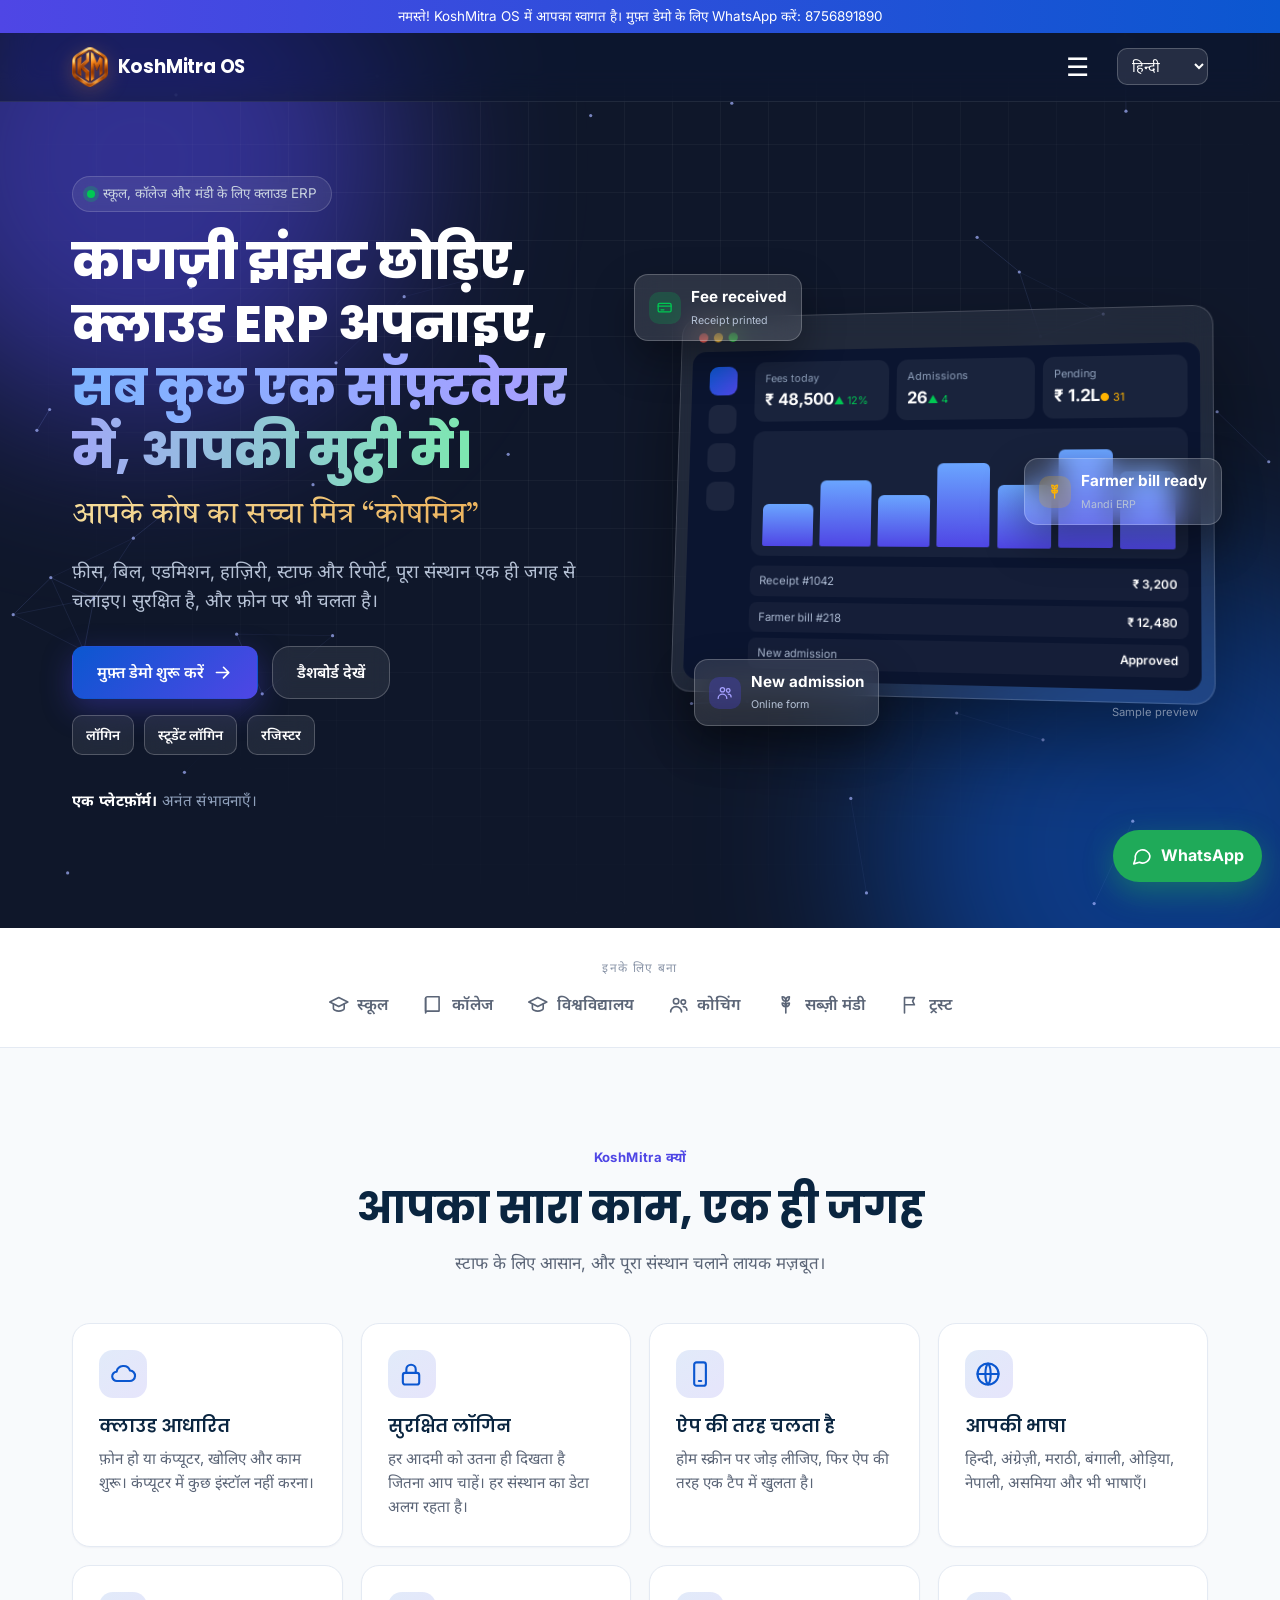
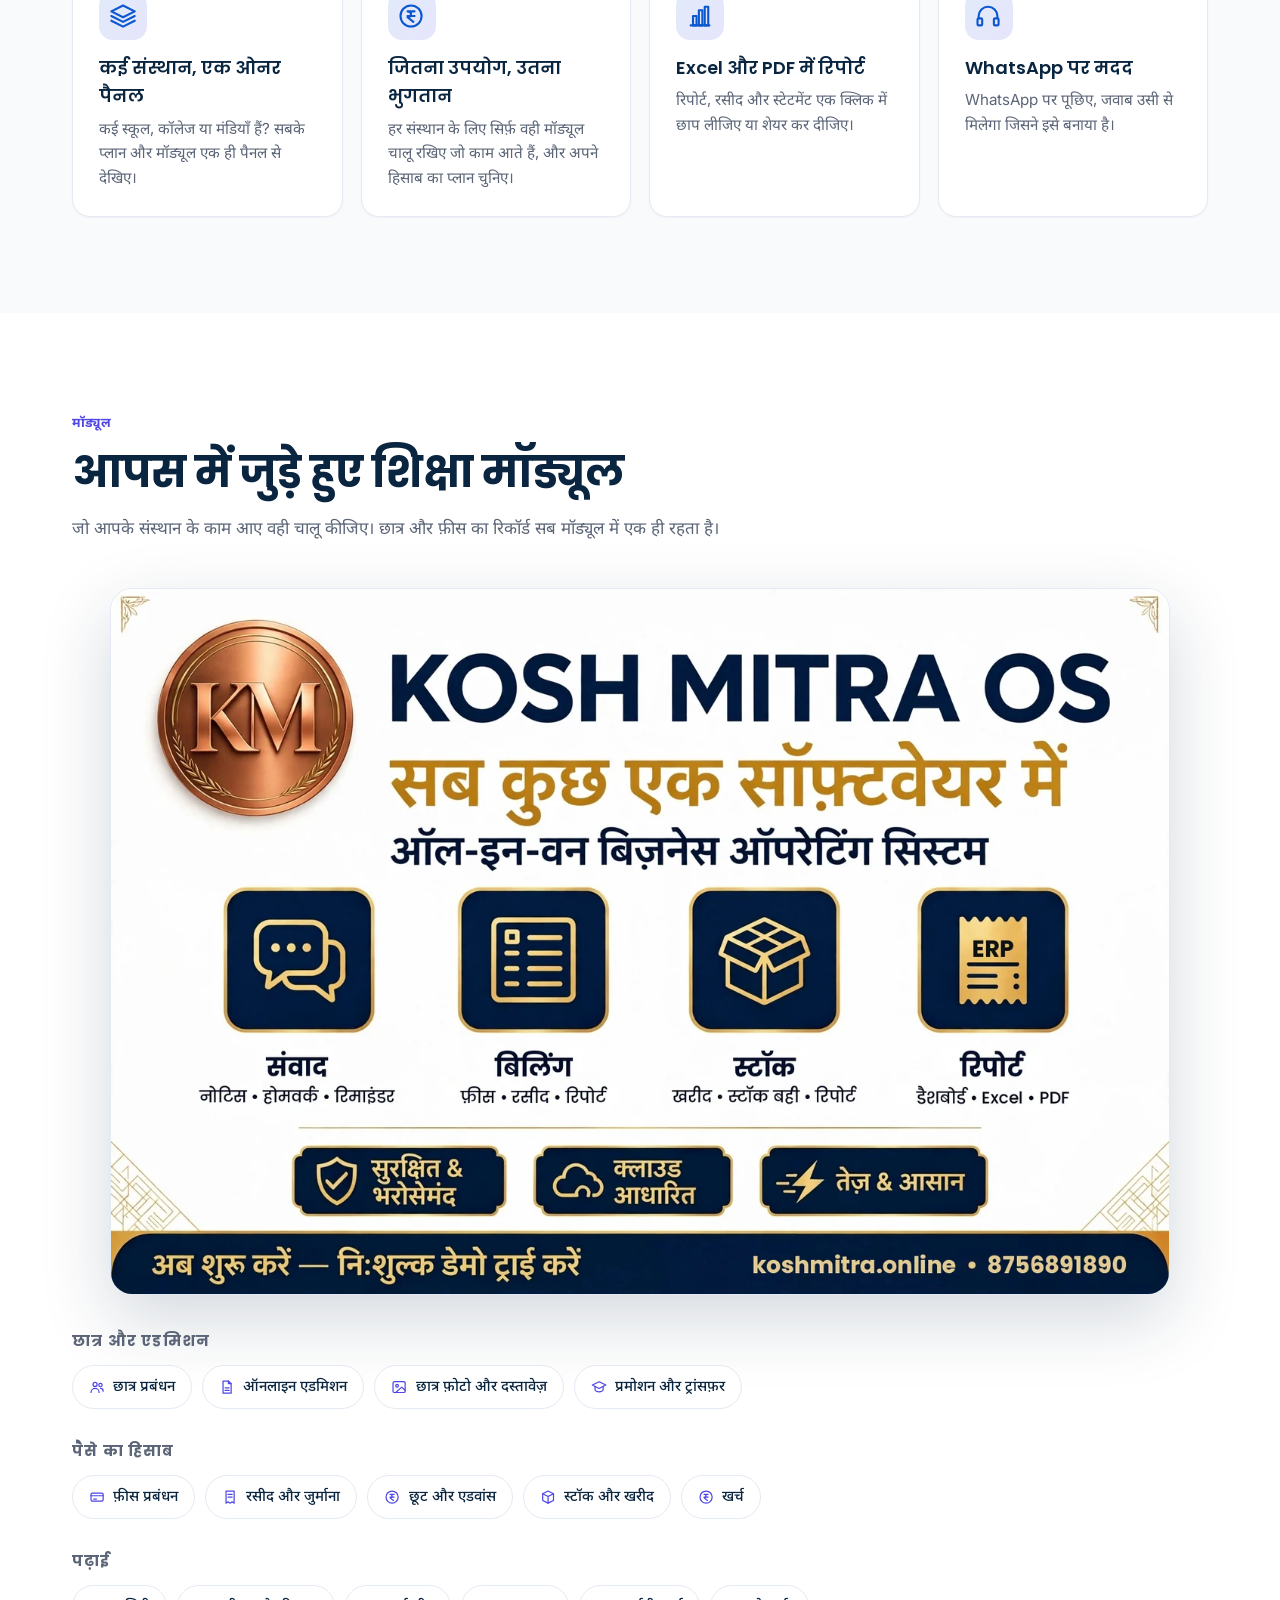
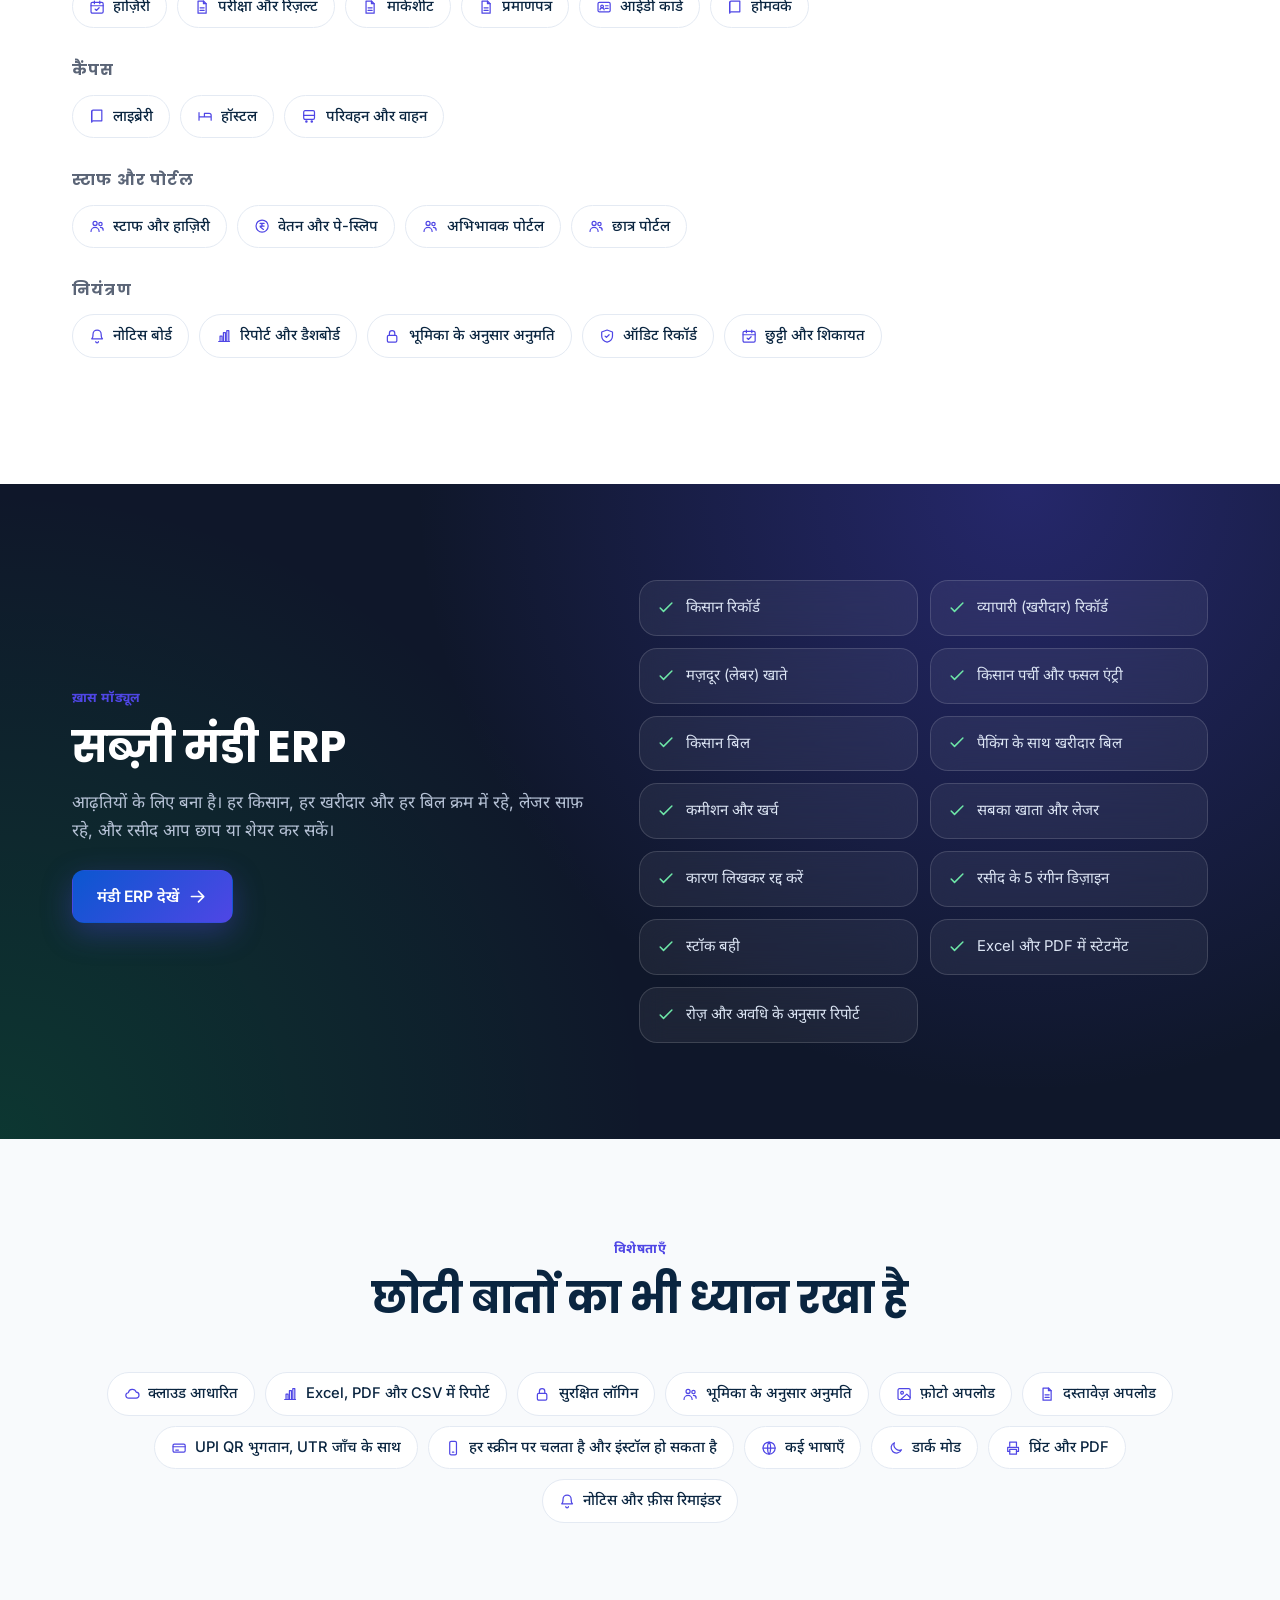
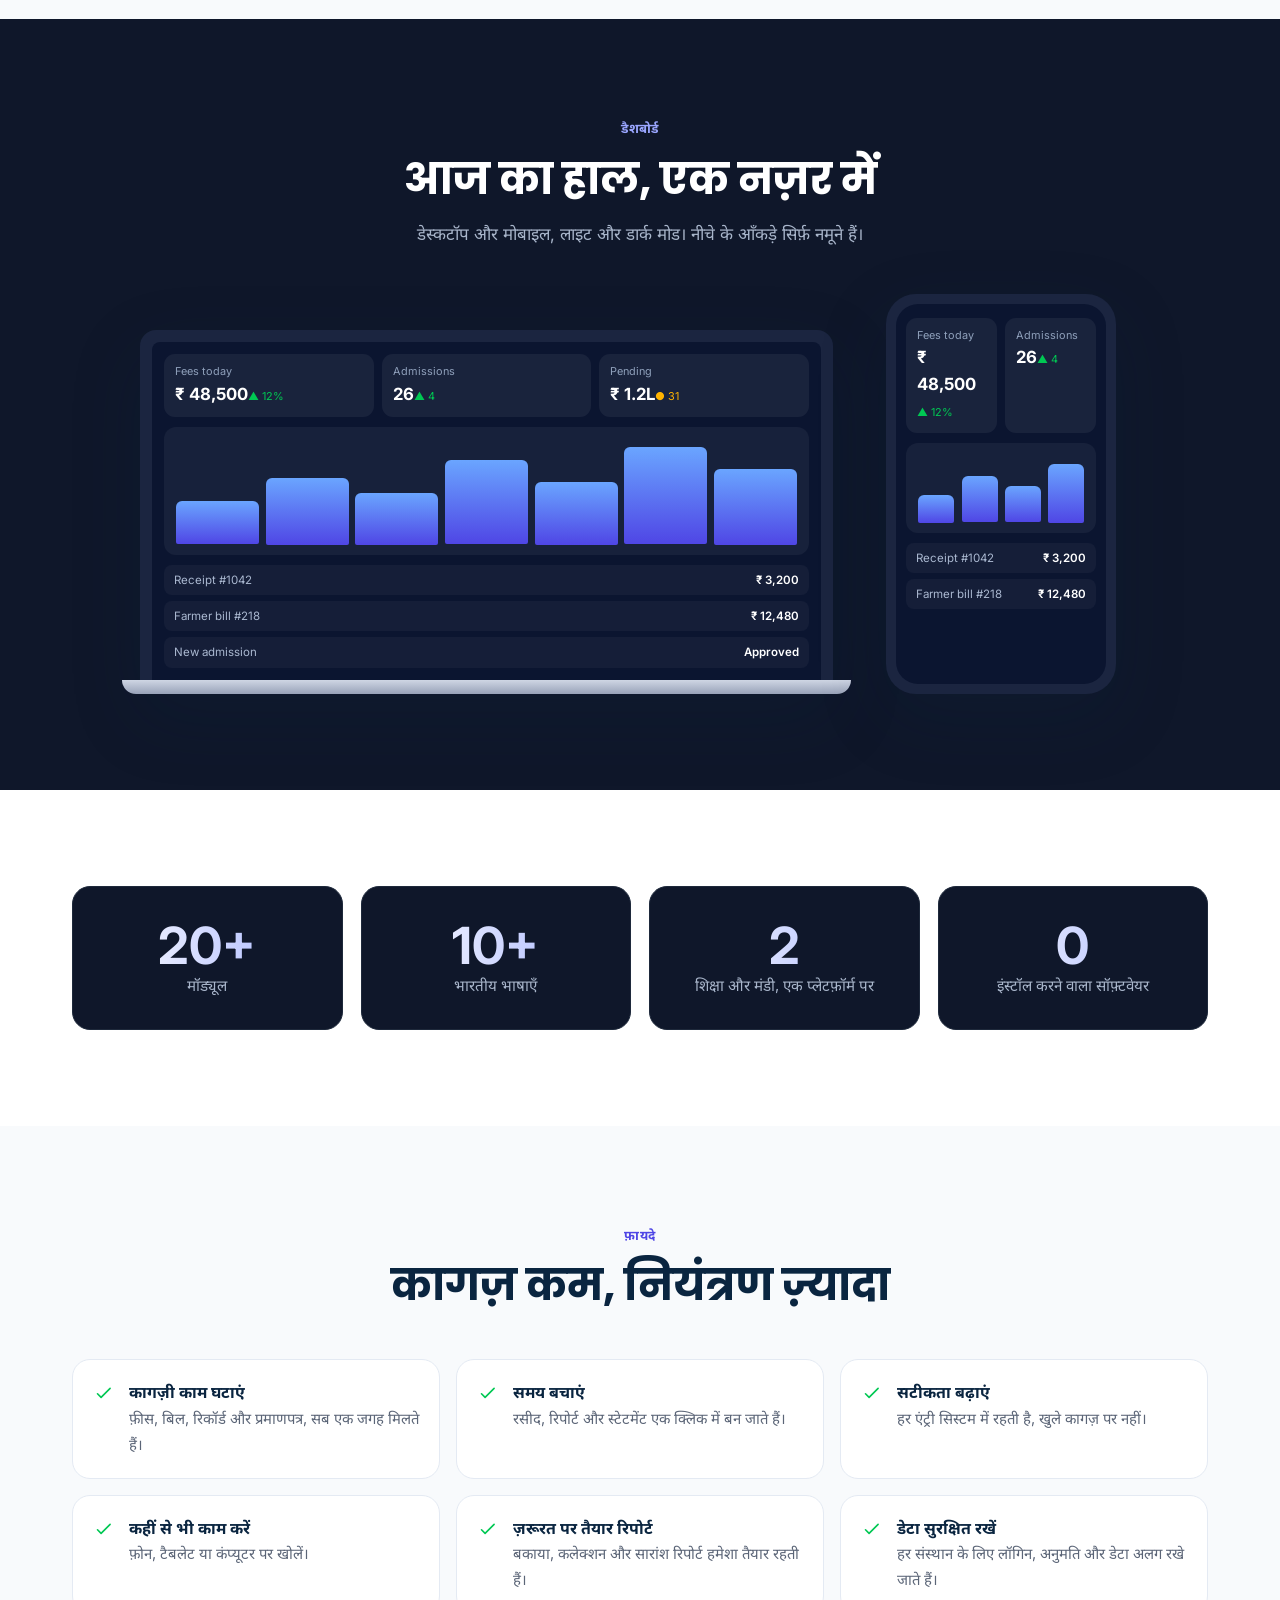
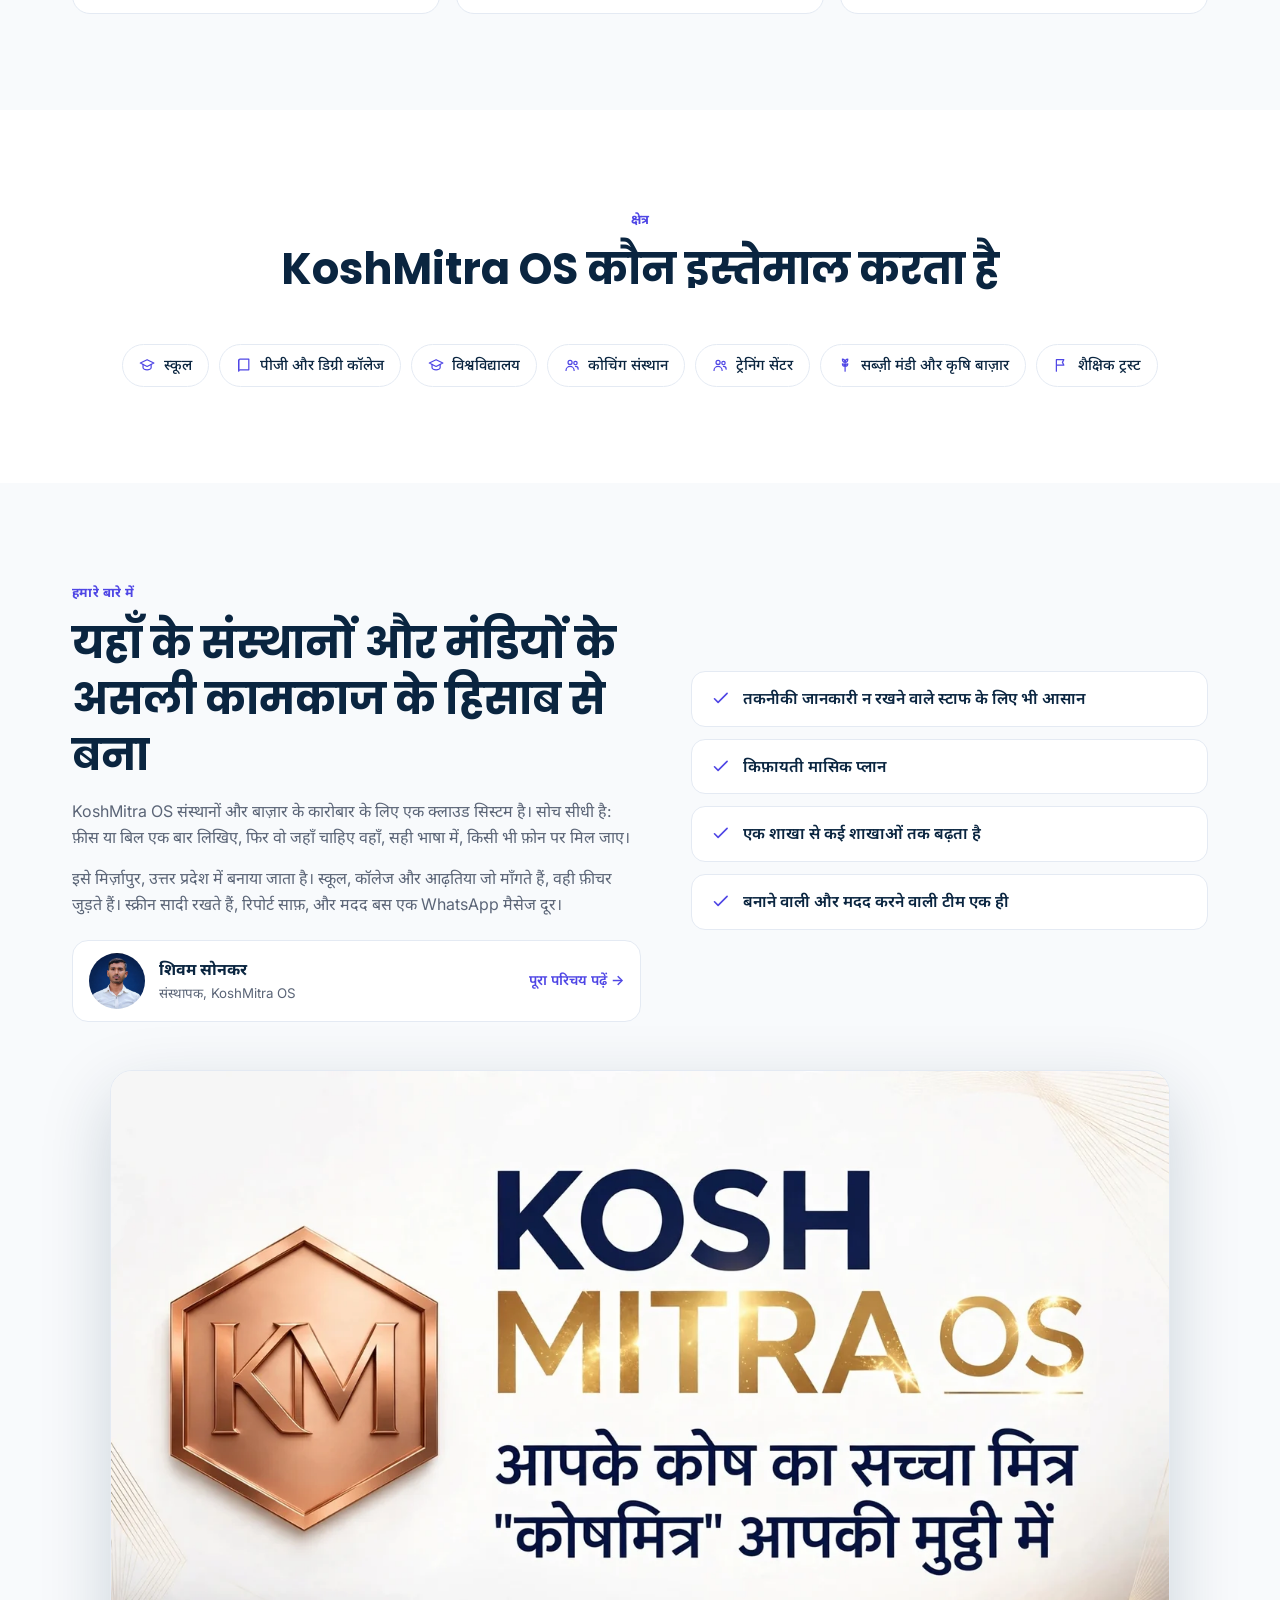
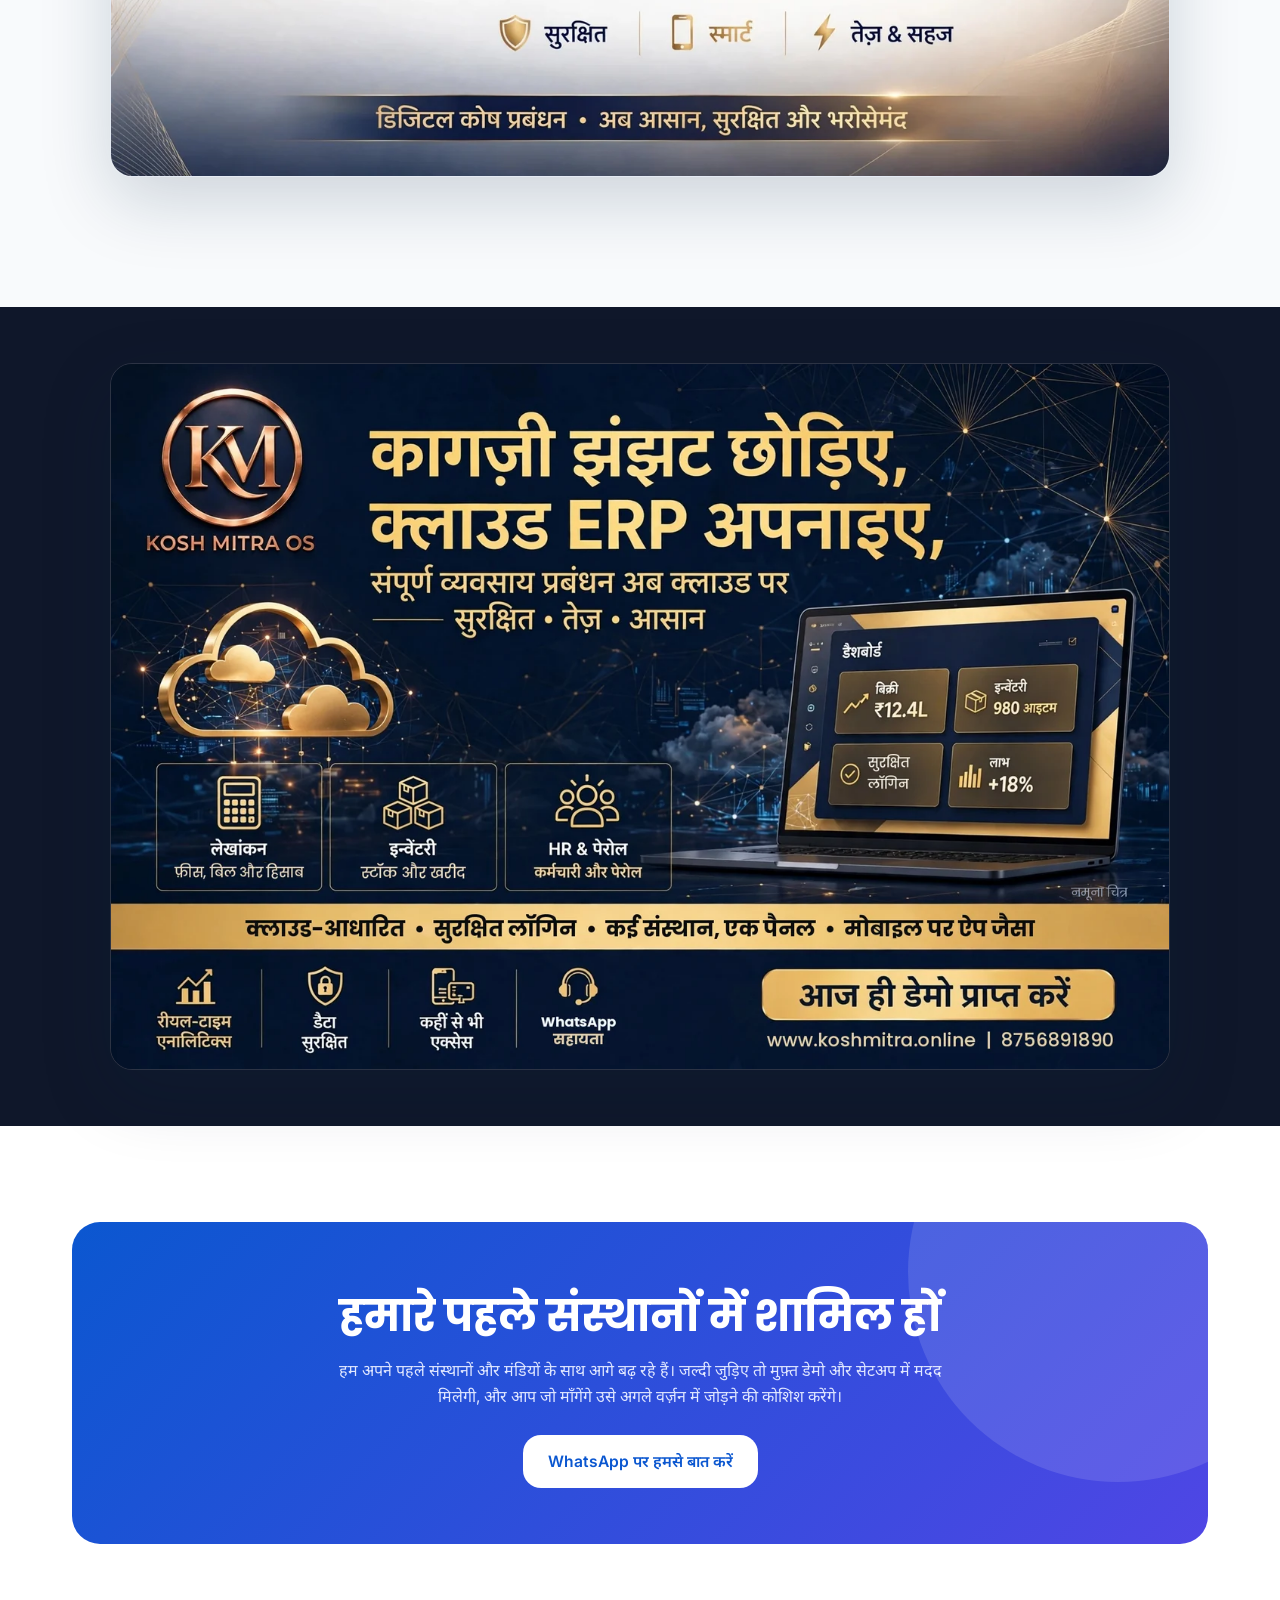
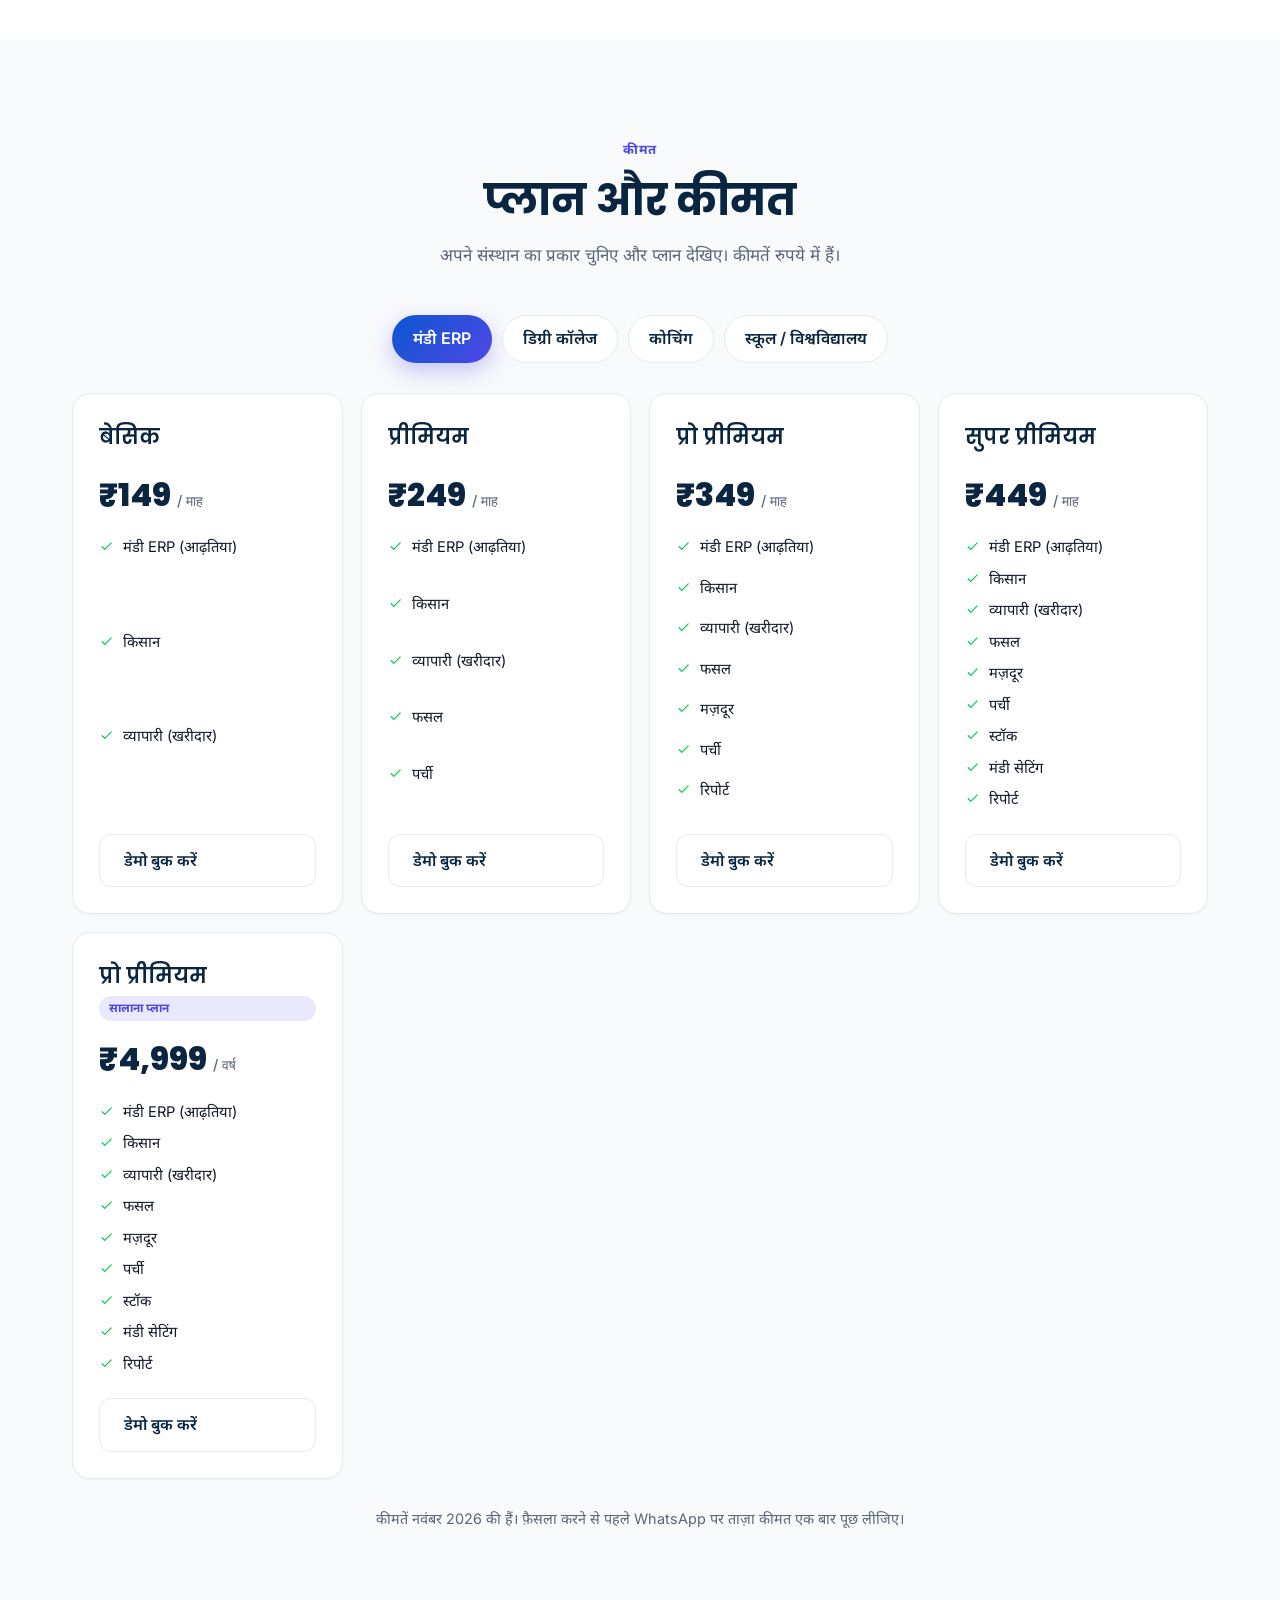
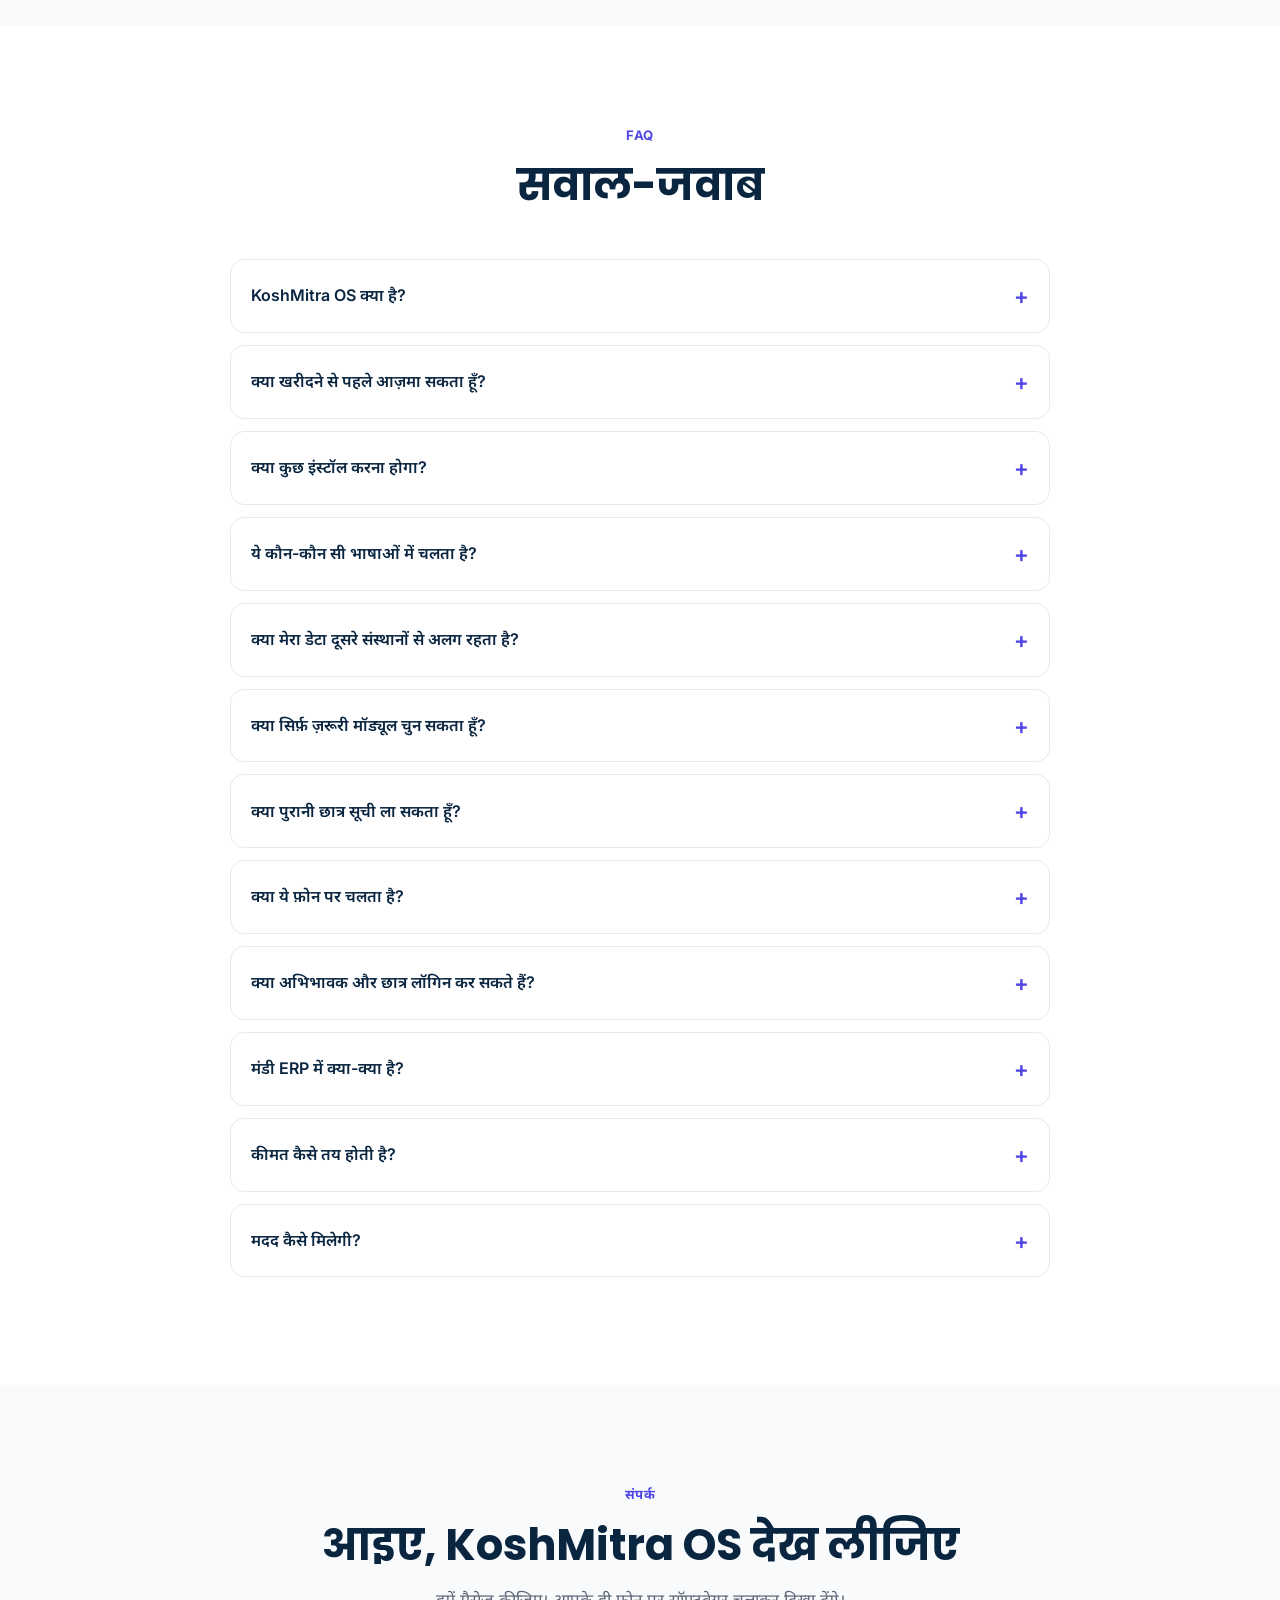
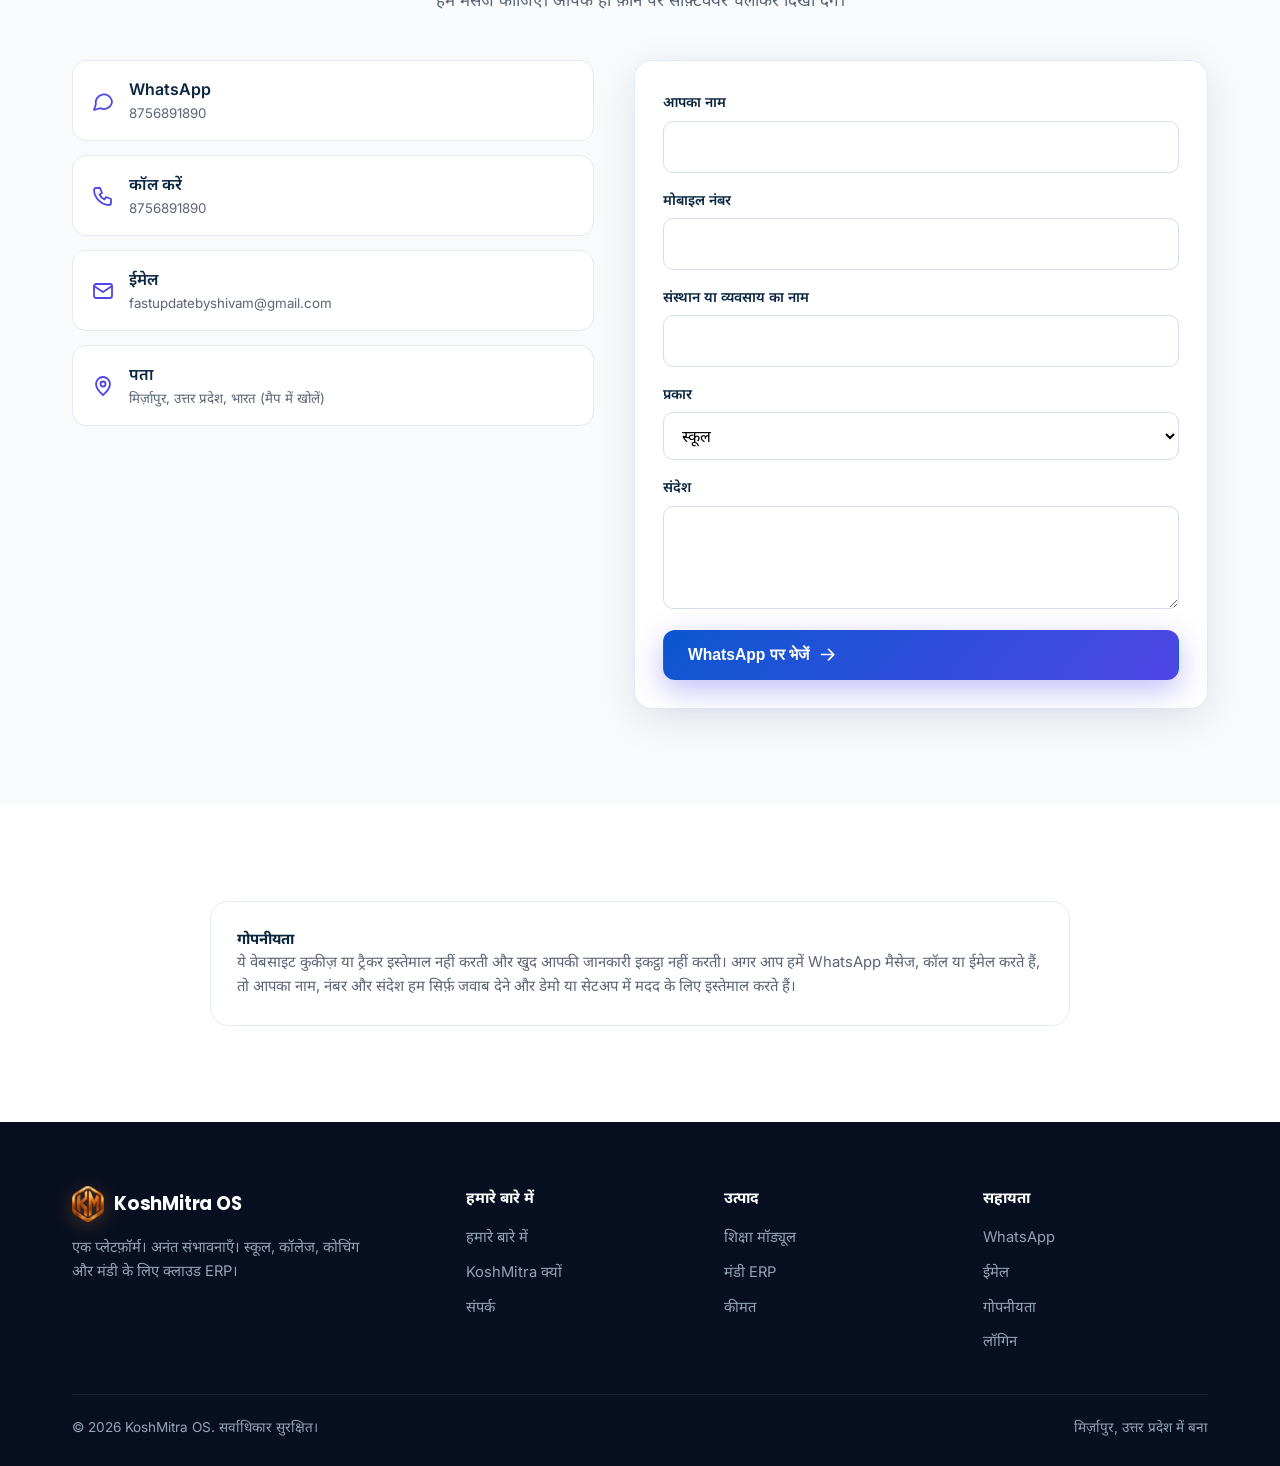
==== commit 58edf884: "Add files via upload" ====
--- a/index.html
+++ b/index.html
@@ -21,8 +21,8 @@
 <link rel="preconnect" href="https://fonts.googleapis.com"><link rel="preconnect" href="https://fonts.gstatic.com" crossorigin>
 <link rel="stylesheet" href="https://fonts.googleapis.com/css2?family=Inter:wght@400;500;600;700&family=Poppins:wght@600;700;800&family=Noto+Sans+Devanagari:wght@400;500;600;700&family=Tiro+Devanagari+Hindi&display=swap">
 <link rel="icon" href="/favicon.ico" sizes="any"><link rel="icon" type="image/png" sizes="32x32" href="/favicon-32.png"><link rel="icon" type="image/png" sizes="192x192" href="/favicon-192.png"><link rel="apple-touch-icon" href="/apple-touch-icon.png">
-<link rel="stylesheet" href="/style.css?v=6">
-<script type="application/ld+json">{"@context": "https://schema.org", "@graph": [{"@type": "Organization", "@id": "https://www.koshmitra.online/#org", "name": "KoshMitra OS", "url": "https://www.koshmitra.online/", "logo": "https://www.koshmitra.online/favicon-192.png", "email": "fastupdatebyshivam@gmail.com", "telephone": "+91-8756891890", "address": {"@type": "PostalAddress", "addressLocality": "Mirzapur", "addressRegion": "Uttar Pradesh", "addressCountry": "IN"}, "contactPoint": {"@type": "ContactPoint", "telephone": "+91-8756891890", "contactType": "sales", "availableLanguage": ["English", "Hindi", "Marathi", "Bengali"]}}, {"@type": "WebSite", "@id": "https://www.koshmitra.online/#website", "url": "https://www.koshmitra.online/", "name": "KoshMitra OS", "inLanguage": "hi", "publisher": {"@id": "https://www.koshmitra.online/#org"}}, {"@type": "SoftwareApplication", "name": "KoshMitra OS", "url": "https://www.koshmitra.online/", "image": "https://www.koshmitra.online/og-image.png", "applicationCategory": "BusinessApplication", "operatingSystem": "Web", "description": "Cloud ERP for schools, colleges, universities, coaching institutes and mandi (commission agent) business.", "publisher": {"@id": "https://www.koshmitra.online/#org"}}, {"@type": "FAQPage", "mainEntity": [{"@type": "Question", "name": "KoshMitra OS क्या है?", "acceptedAnswer": {"@type": "Answer", "text": "KoshMitra OS एक क्लाउड ERP है, यानी इंटरनेट पर चलने वाला सॉफ़्टवेयर। स्कूल, कॉलेज, विश्वविद्यालय, कोचिंग और मंडी (आढ़तिया) के कारोबार का रोज़ का काम इसमें होता है: फ़ीस, बिल, एडमिशन, हाज़िरी, रिपोर्ट और बहुत कुछ।"}}, {"@type": "Question", "name": "क्या खरीदने से पहले आज़मा सकता हूँ?", "acceptedAnswer": {"@type": "Answer", "text": "हाँ, बिल्कुल। WhatsApp पर मुफ़्त डेमो मांगिए, हम आपके अपने फ़ोन पर सॉफ़्टवेयर चलाकर दिखा देंगे।"}}, {"@type": "Question", "name": "क्या कुछ इंस्टॉल करना होगा?", "acceptedAnswer": {"@type": "Answer", "text": "नहीं। ये ब्राउज़र में ही चलता है। फ़ोन पर चाहें तो होम स्क्रीन पर जोड़ लीजिए, फिर ऐप की तरह खुलेगा।"}}, {"@type": "Question", "name": "ये कौन-कौन सी भाषाओं में चलता है?", "acceptedAnswer": {"@type": "Answer", "text": "अंग्रेज़ी, हिन्दी, मराठी, बंगाली, ओड़िया, नेपाली, असमिया, मैथिली, मणिपुरी, कश्मीरी और संस्कृत।"}}, {"@type": "Question", "name": "क्या मेरा डेटा दूसरे संस्थानों से अलग रहता है?", "acceptedAnswer": {"@type": "Answer", "text": "हाँ। हर संस्थान अपने अलग खाते में काम करता है, और हर व्यक्ति सिर्फ़ वही पेज देख पाता है जिसकी आप अनुमति दें।"}}, {"@type": "Question", "name": "क्या सिर्फ़ ज़रूरी मॉड्यूल चुन सकता हूँ?", "acceptedAnswer": {"@type": "Answer", "text": "हाँ। हर संस्थान के लिए मॉड्यूल चालू या बंद किए जा सकते हैं, इसलिए आप सिर्फ़ वही चलाते हैं जो चाहिए।"}}, {"@type": "Question", "name": "क्या पुरानी छात्र सूची ला सकता हूँ?", "acceptedAnswer": {"@type": "Answer", "text": "छात्रों की सूची फ़ोटो के साथ Excel फ़ाइल से डाली जा सकती है। आपका मामला कैसा है, हमें बताइए, हम रास्ता बता देंगे।"}}, {"@type": "Question", "name": "क्या ये फ़ोन पर चलता है?", "acceptedAnswer": {"@type": "Answer", "text": "हाँ। पेज फ़ोन और कंप्यूटर, दोनों पर चलने के लिए बने हैं, और अभिभावक व छात्र अपना पोर्टल फ़ोन से देख सकते हैं।"}}, {"@type": "Question", "name": "क्या अभिभावक और छात्र लॉगिन कर सकते हैं?", "acceptedAnswer": {"@type": "Answer", "text": "हाँ। फ़ीस, नोटिस और होमवर्क के लिए अभिभावक पोर्टल और छात्र पोर्टल हैं।"}}, {"@type": "Question", "name": "मंडी ERP में क्या-क्या है?", "acceptedAnswer": {"@type": "Answer", "text": "आढ़तिया के लिए किसान और खरीदार रिकॉर्ड, किसान पर्ची, किसान व खरीदार बिल, पैकिंग, लेजर, स्टॉक, स्टेटमेंट और रिपोर्ट।"}}, {"@type": "Question", "name": "कीमत कैसे तय होती है?", "acceptedAnswer": {"@type": "Answer", "text": "ये सालाना प्लान है। कीमत संस्थान के प्रकार और आपके चुने मॉड्यूल पर निर्भर है, इसलिए हमें मैसेज कीजिए, हम बता देंगे।"}}, {"@type": "Question", "name": "मदद कैसे मिलेगी?", "acceptedAnswer": {"@type": "Answer", "text": "WhatsApp पर मैसेज कीजिए या ईमेल लिखिए। हम जवाब देंगे और सेटअप में साथ रहेंगे।"}}]}]}</script>
+<link rel="stylesheet" href="/style.css?v=7">
+<script type="application/ld+json">{"@context": "https://schema.org", "@graph": [{"@type": "Organization", "@id": "https://www.koshmitra.online/#org", "name": "KoshMitra OS", "url": "https://www.koshmitra.online/", "logo": "https://www.koshmitra.online/favicon-192.png", "email": "fastupdatebyshivam@gmail.com", "telephone": "+91-8756891890", "address": {"@type": "PostalAddress", "addressLocality": "Mirzapur", "addressRegion": "Uttar Pradesh", "addressCountry": "IN"}, "contactPoint": {"@type": "ContactPoint", "telephone": "+91-8756891890", "contactType": "sales", "availableLanguage": ["English", "Hindi", "Marathi", "Bengali"]}}, {"@type": "WebSite", "@id": "https://www.koshmitra.online/#website", "url": "https://www.koshmitra.online/", "name": "KoshMitra OS", "inLanguage": "hi", "publisher": {"@id": "https://www.koshmitra.online/#org"}}, {"@type": "SoftwareApplication", "name": "KoshMitra OS", "url": "https://www.koshmitra.online/", "image": "https://www.koshmitra.online/og-image.png", "applicationCategory": "BusinessApplication", "operatingSystem": "Web", "description": "Cloud ERP for schools, colleges, universities, coaching institutes and mandi (commission agent) business.", "publisher": {"@id": "https://www.koshmitra.online/#org"}}, {"@type": "FAQPage", "mainEntity": [{"@type": "Question", "name": "KoshMitra OS क्या है?", "acceptedAnswer": {"@type": "Answer", "text": "KoshMitra OS एक क्लाउड ERP है, यानी इंटरनेट पर चलने वाला सॉफ़्टवेयर। स्कूल, कॉलेज, विश्वविद्यालय, कोचिंग और मंडी (आढ़तिया) के कारोबार का रोज़ का काम इसमें होता है: फ़ीस, बिल, एडमिशन, हाज़िरी, रिपोर्ट और बहुत कुछ।"}}, {"@type": "Question", "name": "क्या खरीदने से पहले आज़मा सकता हूँ?", "acceptedAnswer": {"@type": "Answer", "text": "हाँ, बिल्कुल। WhatsApp पर मुफ़्त डेमो मांगिए, हम आपके अपने फ़ोन पर सॉफ़्टवेयर चलाकर दिखा देंगे।"}}, {"@type": "Question", "name": "क्या कुछ इंस्टॉल करना होगा?", "acceptedAnswer": {"@type": "Answer", "text": "नहीं। ये ब्राउज़र में ही चलता है। फ़ोन पर चाहें तो होम स्क्रीन पर जोड़ लीजिए, फिर ऐप की तरह खुलेगा।"}}, {"@type": "Question", "name": "ये कौन-कौन सी भाषाओं में चलता है?", "acceptedAnswer": {"@type": "Answer", "text": "अंग्रेज़ी, हिन्दी, मराठी, बंगाली, ओड़िया, नेपाली, असमिया, मैथिली, मणिपुरी, कश्मीरी और संस्कृत।"}}, {"@type": "Question", "name": "क्या मेरा डेटा दूसरे संस्थानों से अलग रहता है?", "acceptedAnswer": {"@type": "Answer", "text": "हाँ। हर संस्थान अपने अलग खाते में काम करता है, और हर व्यक्ति सिर्फ़ वही पेज देख पाता है जिसकी आप अनुमति दें।"}}, {"@type": "Question", "name": "क्या सिर्फ़ ज़रूरी मॉड्यूल चुन सकता हूँ?", "acceptedAnswer": {"@type": "Answer", "text": "हाँ। हर संस्थान के लिए मॉड्यूल चालू या बंद किए जा सकते हैं, इसलिए आप सिर्फ़ वही चलाते हैं जो चाहिए।"}}, {"@type": "Question", "name": "क्या पुरानी छात्र सूची ला सकता हूँ?", "acceptedAnswer": {"@type": "Answer", "text": "छात्रों की सूची फ़ोटो के साथ Excel फ़ाइल से डाली जा सकती है। आपका मामला कैसा है, हमें बताइए, हम रास्ता बता देंगे।"}}, {"@type": "Question", "name": "क्या ये फ़ोन पर चलता है?", "acceptedAnswer": {"@type": "Answer", "text": "हाँ। पेज फ़ोन और कंप्यूटर, दोनों पर चलने के लिए बने हैं, और अभिभावक व छात्र अपना पोर्टल फ़ोन से देख सकते हैं।"}}, {"@type": "Question", "name": "क्या अभिभावक और छात्र लॉगिन कर सकते हैं?", "acceptedAnswer": {"@type": "Answer", "text": "हाँ। फ़ीस, नोटिस और होमवर्क के लिए अभिभावक पोर्टल और छात्र पोर्टल हैं।"}}, {"@type": "Question", "name": "मंडी ERP में क्या-क्या है?", "acceptedAnswer": {"@type": "Answer", "text": "आढ़तिया के लिए किसान और खरीदार रिकॉर्ड, किसान पर्ची, किसान व खरीदार बिल, पैकिंग, लेजर, स्टॉक, स्टेटमेंट और रिपोर्ट।"}}, {"@type": "Question", "name": "कीमत कैसे तय होती है?", "acceptedAnswer": {"@type": "Answer", "text": "प्लान महीने के हिसाब से हैं (मंडी के लिए सालाना प्लान भी है)। कीमत संस्थान के प्रकार और प्लान पर निर्भर है, ऊपर 'कीमत' वाले हिस्से में सब लिखा है।"}}, {"@type": "Question", "name": "मदद कैसे मिलेगी?", "acceptedAnswer": {"@type": "Answer", "text": "WhatsApp पर मैसेज कीजिए या ईमेल लिखिए। हम जवाब देंगे और सेटअप में साथ रहेंगे।"}}]}]}</script>
 </head>
 <body>
 <a class="sr" href="#main">Skip to content</a>
@@ -67,7 +67,7 @@
 
 <section id="features" class="alt"><div class="wrap">
   <div class="head center rv"><span class="eyebrow">KoshMitra क्यों</span><h2>आपका सारा काम, एक ही जगह</h2><p class="lead">स्टाफ के लिए आसान, और पूरा संस्थान चलाने लायक मज़बूत।</p></div>
-  <div class="grid g4"><div class="card rv d1"><div class="badge"><svg class="ic" viewBox="0 0 24 24" aria-hidden="true"><path d="M7 18a4 4 0 0 1-.5-8A6 6 0 0 1 18 9a4.5 4.5 0 0 1-.5 9z"/></svg></div><h3>क्लाउड आधारित</h3><p>फ़ोन हो या कंप्यूटर, खोलिए और काम शुरू। कंप्यूटर में कुछ इंस्टॉल नहीं करना।</p></div><div class="card rv d2"><div class="badge"><svg class="ic" viewBox="0 0 24 24" aria-hidden="true"><rect x="5" y="11" width="14" height="10" rx="2"/><path d="M8 11V8a4 4 0 0 1 8 0v3"/></svg></div><h3>सुरक्षित लॉगिन</h3><p>हर आदमी को उतना ही दिखता है जितना आप चाहें। हर संस्थान का डेटा अलग रहता है।</p></div><div class="card rv d3"><div class="badge"><svg class="ic" viewBox="0 0 24 24" aria-hidden="true"><rect x="7" y="2" width="10" height="20" rx="2"/><path d="M11 18h2"/></svg></div><h3>ऐप की तरह चलता है</h3><p>होम स्क्रीन पर जोड़ लीजिए, फिर ऐप की तरह एक टैप में खुलता है।</p></div><div class="card rv d1"><div class="badge"><svg class="ic" viewBox="0 0 24 24" aria-hidden="true"><circle cx="12" cy="12" r="9"/><path d="M3 12h18M12 3c3 3 3 15 0 18-3-3-3-15 0-18"/></svg></div><h3>आपकी भाषा</h3><p>हिन्दी, अंग्रेज़ी, मराठी, बंगाली, ओड़िया, नेपाली, असमिया और भी भाषाएँ।</p></div><div class="card rv d2"><div class="badge"><svg class="ic" viewBox="0 0 24 24" aria-hidden="true"><path d="M12 3l10 5-10 5L2 8z"/><path d="M2 12l10 5 10-5M2 16l10 5 10-5"/></svg></div><h3>कई संस्थान, एक ओनर पैनल</h3><p>कई स्कूल, कॉलेज या मंडियाँ हैं? सबके प्लान और मॉड्यूल एक ही पैनल से देखिए।</p></div><div class="card rv d3"><div class="badge"><svg class="ic" viewBox="0 0 24 24" aria-hidden="true"><circle cx="12" cy="12" r="9"/><path d="M9 8h6M9 12h6M9 8c4 0 4 5 0 5l5 4"/></svg></div><h3>जितना उपयोग, उतना भुगतान</h3><p>हर संस्थान के लिए सिर्फ़ वही मॉड्यूल चालू रखिए जो काम आते हैं, और सालाना प्लान चुनिए।</p></div><div class="card rv d1"><div class="badge"><svg class="ic" viewBox="0 0 24 24" aria-hidden="true"><path d="M4 20h16"/><rect x="6" y="12" width="3" height="8"/><rect x="11" y="7" width="3" height="13"/><rect x="16" y="4" width="3" height="16"/></svg></div><h3>Excel और PDF में रिपोर्ट</h3><p>रिपोर्ट, रसीद और स्टेटमेंट एक क्लिक में छाप लीजिए या शेयर कर दीजिए।</p></div><div class="card rv d2"><div class="badge"><svg class="ic" viewBox="0 0 24 24" aria-hidden="true"><path d="M4 14v-2a8 8 0 0 1 16 0v2"/><rect x="3" y="14" width="4" height="6" rx="1"/><rect x="17" y="14" width="4" height="6" rx="1"/></svg></div><h3>WhatsApp पर मदद</h3><p>WhatsApp पर पूछिए, जवाब उसी से मिलेगा जिसने इसे बनाया है।</p></div></div>
+  <div class="grid g4"><div class="card rv d1"><div class="badge"><svg class="ic" viewBox="0 0 24 24" aria-hidden="true"><path d="M7 18a4 4 0 0 1-.5-8A6 6 0 0 1 18 9a4.5 4.5 0 0 1-.5 9z"/></svg></div><h3>क्लाउड आधारित</h3><p>फ़ोन हो या कंप्यूटर, खोलिए और काम शुरू। कंप्यूटर में कुछ इंस्टॉल नहीं करना।</p></div><div class="card rv d2"><div class="badge"><svg class="ic" viewBox="0 0 24 24" aria-hidden="true"><rect x="5" y="11" width="14" height="10" rx="2"/><path d="M8 11V8a4 4 0 0 1 8 0v3"/></svg></div><h3>सुरक्षित लॉगिन</h3><p>हर आदमी को उतना ही दिखता है जितना आप चाहें। हर संस्थान का डेटा अलग रहता है।</p></div><div class="card rv d3"><div class="badge"><svg class="ic" viewBox="0 0 24 24" aria-hidden="true"><rect x="7" y="2" width="10" height="20" rx="2"/><path d="M11 18h2"/></svg></div><h3>ऐप की तरह चलता है</h3><p>होम स्क्रीन पर जोड़ लीजिए, फिर ऐप की तरह एक टैप में खुलता है।</p></div><div class="card rv d1"><div class="badge"><svg class="ic" viewBox="0 0 24 24" aria-hidden="true"><circle cx="12" cy="12" r="9"/><path d="M3 12h18M12 3c3 3 3 15 0 18-3-3-3-15 0-18"/></svg></div><h3>आपकी भाषा</h3><p>हिन्दी, अंग्रेज़ी, मराठी, बंगाली, ओड़िया, नेपाली, असमिया और भी भाषाएँ।</p></div><div class="card rv d2"><div class="badge"><svg class="ic" viewBox="0 0 24 24" aria-hidden="true"><path d="M12 3l10 5-10 5L2 8z"/><path d="M2 12l10 5 10-5M2 16l10 5 10-5"/></svg></div><h3>कई संस्थान, एक ओनर पैनल</h3><p>कई स्कूल, कॉलेज या मंडियाँ हैं? सबके प्लान और मॉड्यूल एक ही पैनल से देखिए।</p></div><div class="card rv d3"><div class="badge"><svg class="ic" viewBox="0 0 24 24" aria-hidden="true"><circle cx="12" cy="12" r="9"/><path d="M9 8h6M9 12h6M9 8c4 0 4 5 0 5l5 4"/></svg></div><h3>जितना उपयोग, उतना भुगतान</h3><p>हर संस्थान के लिए सिर्फ़ वही मॉड्यूल चालू रखिए जो काम आते हैं, और अपने हिसाब का प्लान चुनिए।</p></div><div class="card rv d1"><div class="badge"><svg class="ic" viewBox="0 0 24 24" aria-hidden="true"><path d="M4 20h16"/><rect x="6" y="12" width="3" height="8"/><rect x="11" y="7" width="3" height="13"/><rect x="16" y="4" width="3" height="16"/></svg></div><h3>Excel और PDF में रिपोर्ट</h3><p>रिपोर्ट, रसीद और स्टेटमेंट एक क्लिक में छाप लीजिए या शेयर कर दीजिए।</p></div><div class="card rv d2"><div class="badge"><svg class="ic" viewBox="0 0 24 24" aria-hidden="true"><path d="M4 14v-2a8 8 0 0 1 16 0v2"/><rect x="3" y="14" width="4" height="6" rx="1"/><rect x="17" y="14" width="4" height="6" rx="1"/></svg></div><h3>WhatsApp पर मदद</h3><p>WhatsApp पर पूछिए, जवाब उसी से मिलेगा जिसने इसे बनाया है।</p></div></div>
 </div></section>
 
 <section id="modules"><div class="wrap">
@@ -120,7 +120,7 @@
     <p>KoshMitra OS संस्थानों और बाज़ार के कारोबार के लिए एक क्लाउड सिस्टम है। सोच सीधी है: फ़ीस या बिल एक बार लिखिए, फिर वो जहाँ चाहिए वहाँ, सही भाषा में, किसी भी फ़ोन पर मिल जाए।</p>
     <p>इसे मिर्ज़ापुर, उत्तर प्रदेश में बनाया जाता है। स्कूल, कॉलेज और आढ़तिया जो माँगते हैं, वही फ़ीचर जुड़ते हैं। स्क्रीन सादी रखते हैं, रिपोर्ट साफ़, और मदद बस एक WhatsApp मैसेज दूर।</p>
     <a class="fm" href="/about.html"><img src="/founder.webp" width="56" height="56" alt="" loading="lazy"><span><b>शिवम सोनकर</b><small>संस्थापक, KoshMitra OS</small></span><em>पूरा परिचय पढ़ें &rarr;</em></a></div>
-  <div class="pts rv d1"><div><svg class="ic" viewBox="0 0 24 24" aria-hidden="true"><path d="M5 12l4 4 10-10"/></svg>तकनीकी जानकारी न रखने वाले स्टाफ के लिए भी आसान</div><div><svg class="ic" viewBox="0 0 24 24" aria-hidden="true"><path d="M5 12l4 4 10-10"/></svg>किफ़ायती सालाना प्लान</div><div><svg class="ic" viewBox="0 0 24 24" aria-hidden="true"><path d="M5 12l4 4 10-10"/></svg>एक शाखा से कई शाखाओं तक बढ़ता है</div><div><svg class="ic" viewBox="0 0 24 24" aria-hidden="true"><path d="M5 12l4 4 10-10"/></svg>बनाने वाली और मदद करने वाली टीम एक ही</div></div>
+  <div class="pts rv d1"><div><svg class="ic" viewBox="0 0 24 24" aria-hidden="true"><path d="M5 12l4 4 10-10"/></svg>तकनीकी जानकारी न रखने वाले स्टाफ के लिए भी आसान</div><div><svg class="ic" viewBox="0 0 24 24" aria-hidden="true"><path d="M5 12l4 4 10-10"/></svg>किफ़ायती मासिक प्लान</div><div><svg class="ic" viewBox="0 0 24 24" aria-hidden="true"><path d="M5 12l4 4 10-10"/></svg>एक शाखा से कई शाखाओं तक बढ़ता है</div><div><svg class="ic" viewBox="0 0 24 24" aria-hidden="true"><path d="M5 12l4 4 10-10"/></svg>बनाने वाली और मदद करने वाली टीम एक ही</div></div>
 </div><figure class="banner rv" style="margin-top:48px"><img src="/banner-brand.webp" width="1400" height="933" loading="lazy" decoding="async" alt="KoshMitra OS logo with the line: your treasury's true friend, KoshMitra, in your hand. Secure, smart, fast and simple."></figure></div></section>
 
 <section class="darkbg" style="padding:56px 0"><div class="wrap"><a class="banner rv" href="https://wa.me/918756891890?text=Hello%2C%20I%20want%20a%20free%20demo%20of%20KoshMitra%20OS" aria-label="Ask for a free demo on WhatsApp"><img src="/banner-demo.webp" width="1400" height="933" loading="lazy" decoding="async" alt="Leave paperwork behind and adopt cloud ERP. KoshMitra OS: cloud based, secure login, many institutes in one panel, works like an app on the phone. Ask for a demo today."></a></div></section>
@@ -132,13 +132,13 @@
 </div></div></section>
 
 <section class="alt price" id="pricing"><div class="wrap">
-  <div class="head center rv"><span class="eyebrow">कीमत</span><h2>सरल सालाना प्लान</h2><p class="lead">संस्थान के आकार के हिसाब से प्लान चुनिए। कीमत आपके चुने मॉड्यूल पर निर्भर है, इसलिए पूछकर ही बताएंगे।</p></div>
-  <div class="grid g3" style="padding-top:12px"><div class="card rv "><h3>स्टार्टर</h3><div class="d">एक स्कूल, कोचिंग या मंडी</div><div class="amt">कीमत पूछने पर</div><ul><li><svg class="ic" viewBox="0 0 24 24" aria-hidden="true"><path d="M5 12l4 4 10-10"/></svg>एक संस्थान या मंडी</li><li><svg class="ic" viewBox="0 0 24 24" aria-hidden="true"><path d="M5 12l4 4 10-10"/></svg>अपने मॉड्यूल चुनें</li><li><svg class="ic" viewBox="0 0 24 24" aria-hidden="true"><path d="M5 12l4 4 10-10"/></svg>मोबाइल ऐप और रिपोर्ट</li><li><svg class="ic" viewBox="0 0 24 24" aria-hidden="true"><path d="M5 12l4 4 10-10"/></svg>WhatsApp पर मदद</li></ul><a class="btn line" href="https://wa.me/918756891890?text=Hello%2C%20I%20want%20a%20free%20demo%20of%20KoshMitra%20OS">डेमो बुक करें</a></div><div class="card rv feat"><span class="rec">सुझाया गया</span><h3>प्रोफ़ेशनल</h3><div class="d">कॉलेज और बड़े संस्थान</div><div class="amt">कीमत पूछने पर</div><ul><li><svg class="ic" viewBox="0 0 24 24" aria-hidden="true"><path d="M5 12l4 4 10-10"/></svg>अनुमति के साथ कई स्टाफ लॉगिन</li><li><svg class="ic" viewBox="0 0 24 24" aria-hidden="true"><path d="M5 12l4 4 10-10"/></svg>अभिभावक और छात्र पोर्टल</li><li><svg class="ic" viewBox="0 0 24 24" aria-hidden="true"><path d="M5 12l4 4 10-10"/></svg>फ़ीस, परीक्षा, हॉस्टल, परिवहन, लाइब्रेरी</li><li><svg class="ic" viewBox="0 0 24 24" aria-hidden="true"><path d="M5 12l4 4 10-10"/></svg>Excel और PDF में रिपोर्ट</li></ul><a class="btn pri" href="https://wa.me/918756891890?text=Hello%2C%20I%20want%20a%20free%20demo%20of%20KoshMitra%20OS">डेमो बुक करें</a></div><div class="card rv "><h3>एंटरप्राइज़</h3><div class="d">ग्रुप, ट्रस्ट और कई शाखाएँ</div><div class="amt">कीमत पूछने पर</div><ul><li><svg class="ic" viewBox="0 0 24 24" aria-hidden="true"><path d="M5 12l4 4 10-10"/></svg>एक ओनर पैनल के नीचे कई संस्थान</li><li><svg class="ic" viewBox="0 0 24 24" aria-hidden="true"><path d="M5 12l4 4 10-10"/></svg>हर संस्थान के लिए मॉड्यूल चालू</li><li><svg class="ic" viewBox="0 0 24 24" aria-hidden="true"><path d="M5 12l4 4 10-10"/></svg>आपकी टीम के लिए गाइडेड सेटअप</li><li><svg class="ic" viewBox="0 0 24 24" aria-hidden="true"><path d="M5 12l4 4 10-10"/></svg>ख़ास ज़रूरतों के लिए हमसे बात करें</li></ul><a class="btn line" href="https://wa.me/918756891890?text=Hello%2C%20I%20want%20a%20free%20demo%20of%20KoshMitra%20OS">डेमो बुक करें</a></div></div>
+  <div class="head center rv"><span class="eyebrow">कीमत</span><h2>प्लान और कीमत</h2><p class="lead">अपने संस्थान का प्रकार चुनिए और प्लान देखिए। कीमतें रुपये में हैं।</p></div>
+  <div class="ptabs" role="tablist"><button class="ptab" type="button" role="tab" id="pt-mandi" aria-controls="pp-mandi" aria-selected="true">मंडी ERP</button><button class="ptab" type="button" role="tab" id="pt-college" aria-controls="pp-college" aria-selected="false">डिग्री कॉलेज</button><button class="ptab" type="button" role="tab" id="pt-coaching" aria-controls="pp-coaching" aria-selected="false">कोचिंग</button><button class="ptab" type="button" role="tab" id="pt-school" aria-controls="pp-school" aria-selected="false">स्कूल / विश्वविद्यालय</button></div><div class="pp" id="pp-mandi" role="tabpanel" aria-labelledby="pt-mandi"><div class="grid g4"><div class="card plan rv"><h3>बेसिक</h3><div class="amt">&#8377;149 <small>/ माह</small></div><ul><li><svg class="ic" viewBox="0 0 24 24" aria-hidden="true"><path d="M5 12l4 4 10-10"/></svg>मंडी ERP (आढ़तिया)</li><li><svg class="ic" viewBox="0 0 24 24" aria-hidden="true"><path d="M5 12l4 4 10-10"/></svg>किसान</li><li><svg class="ic" viewBox="0 0 24 24" aria-hidden="true"><path d="M5 12l4 4 10-10"/></svg>व्यापारी (खरीदार)</li></ul><a class="btn line" href="https://wa.me/918756891890?text=Hello%2C%20I%20want%20a%20demo%20of%20KoshMitra%20OS.%20Plan%3A%20Mandi%20ERP%20Basic%2C%20Rs%20149%20per%20month">डेमो बुक करें</a></div><div class="card plan rv"><h3>प्रीमियम</h3><div class="amt">&#8377;249 <small>/ माह</small></div><ul><li><svg class="ic" viewBox="0 0 24 24" aria-hidden="true"><path d="M5 12l4 4 10-10"/></svg>मंडी ERP (आढ़तिया)</li><li><svg class="ic" viewBox="0 0 24 24" aria-hidden="true"><path d="M5 12l4 4 10-10"/></svg>किसान</li><li><svg class="ic" viewBox="0 0 24 24" aria-hidden="true"><path d="M5 12l4 4 10-10"/></svg>व्यापारी (खरीदार)</li><li><svg class="ic" viewBox="0 0 24 24" aria-hidden="true"><path d="M5 12l4 4 10-10"/></svg>फसल</li><li><svg class="ic" viewBox="0 0 24 24" aria-hidden="true"><path d="M5 12l4 4 10-10"/></svg>पर्ची</li></ul><a class="btn line" href="https://wa.me/918756891890?text=Hello%2C%20I%20want%20a%20demo%20of%20KoshMitra%20OS.%20Plan%3A%20Mandi%20ERP%20Premium%2C%20Rs%20249%20per%20month">डेमो बुक करें</a></div><div class="card plan rv"><h3>प्रो प्रीमियम</h3><div class="amt">&#8377;349 <small>/ माह</small></div><ul><li><svg class="ic" viewBox="0 0 24 24" aria-hidden="true"><path d="M5 12l4 4 10-10"/></svg>मंडी ERP (आढ़तिया)</li><li><svg class="ic" viewBox="0 0 24 24" aria-hidden="true"><path d="M5 12l4 4 10-10"/></svg>किसान</li><li><svg class="ic" viewBox="0 0 24 24" aria-hidden="true"><path d="M5 12l4 4 10-10"/></svg>व्यापारी (खरीदार)</li><li><svg class="ic" viewBox="0 0 24 24" aria-hidden="true"><path d="M5 12l4 4 10-10"/></svg>फसल</li><li><svg class="ic" viewBox="0 0 24 24" aria-hidden="true"><path d="M5 12l4 4 10-10"/></svg>मज़दूर</li><li><svg class="ic" viewBox="0 0 24 24" aria-hidden="true"><path d="M5 12l4 4 10-10"/></svg>पर्ची</li><li><svg class="ic" viewBox="0 0 24 24" aria-hidden="true"><path d="M5 12l4 4 10-10"/></svg>रिपोर्ट</li></ul><a class="btn line" href="https://wa.me/918756891890?text=Hello%2C%20I%20want%20a%20demo%20of%20KoshMitra%20OS.%20Plan%3A%20Mandi%20ERP%20Pro%20Premium%2C%20Rs%20349%20per%20month">डेमो बुक करें</a></div><div class="card plan rv"><h3>सुपर प्रीमियम</h3><div class="amt">&#8377;449 <small>/ माह</small></div><ul><li><svg class="ic" viewBox="0 0 24 24" aria-hidden="true"><path d="M5 12l4 4 10-10"/></svg>मंडी ERP (आढ़तिया)</li><li><svg class="ic" viewBox="0 0 24 24" aria-hidden="true"><path d="M5 12l4 4 10-10"/></svg>किसान</li><li><svg class="ic" viewBox="0 0 24 24" aria-hidden="true"><path d="M5 12l4 4 10-10"/></svg>व्यापारी (खरीदार)</li><li><svg class="ic" viewBox="0 0 24 24" aria-hidden="true"><path d="M5 12l4 4 10-10"/></svg>फसल</li><li><svg class="ic" viewBox="0 0 24 24" aria-hidden="true"><path d="M5 12l4 4 10-10"/></svg>मज़दूर</li><li><svg class="ic" viewBox="0 0 24 24" aria-hidden="true"><path d="M5 12l4 4 10-10"/></svg>पर्ची</li><li><svg class="ic" viewBox="0 0 24 24" aria-hidden="true"><path d="M5 12l4 4 10-10"/></svg>स्टॉक</li><li><svg class="ic" viewBox="0 0 24 24" aria-hidden="true"><path d="M5 12l4 4 10-10"/></svg>मंडी सेटिंग</li><li><svg class="ic" viewBox="0 0 24 24" aria-hidden="true"><path d="M5 12l4 4 10-10"/></svg>रिपोर्ट</li></ul><a class="btn line" href="https://wa.me/918756891890?text=Hello%2C%20I%20want%20a%20demo%20of%20KoshMitra%20OS.%20Plan%3A%20Mandi%20ERP%20Super%20Premium%2C%20Rs%20449%20per%20month">डेमो बुक करें</a></div><div class="card plan rv"><h3>प्रो प्रीमियम</h3><span class="ptag">सालाना प्लान</span><div class="amt">&#8377;4,999 <small>/ वर्ष</small></div><ul><li><svg class="ic" viewBox="0 0 24 24" aria-hidden="true"><path d="M5 12l4 4 10-10"/></svg>मंडी ERP (आढ़तिया)</li><li><svg class="ic" viewBox="0 0 24 24" aria-hidden="true"><path d="M5 12l4 4 10-10"/></svg>किसान</li><li><svg class="ic" viewBox="0 0 24 24" aria-hidden="true"><path d="M5 12l4 4 10-10"/></svg>व्यापारी (खरीदार)</li><li><svg class="ic" viewBox="0 0 24 24" aria-hidden="true"><path d="M5 12l4 4 10-10"/></svg>फसल</li><li><svg class="ic" viewBox="0 0 24 24" aria-hidden="true"><path d="M5 12l4 4 10-10"/></svg>मज़दूर</li><li><svg class="ic" viewBox="0 0 24 24" aria-hidden="true"><path d="M5 12l4 4 10-10"/></svg>पर्ची</li><li><svg class="ic" viewBox="0 0 24 24" aria-hidden="true"><path d="M5 12l4 4 10-10"/></svg>स्टॉक</li><li><svg class="ic" viewBox="0 0 24 24" aria-hidden="true"><path d="M5 12l4 4 10-10"/></svg>मंडी सेटिंग</li><li><svg class="ic" viewBox="0 0 24 24" aria-hidden="true"><path d="M5 12l4 4 10-10"/></svg>रिपोर्ट</li></ul><a class="btn line" href="https://wa.me/918756891890?text=Hello%2C%20I%20want%20a%20demo%20of%20KoshMitra%20OS.%20Plan%3A%20Mandi%20ERP%20Pro%20Premium%20%28yearly%29%2C%20Rs%204%2C999%20per%20year">डेमो बुक करें</a></div></div></div><div class="pp" id="pp-college" role="tabpanel" aria-labelledby="pt-college" hidden><div class="grid g4"><div class="card plan rv"><h3>बेसिक</h3><div class="amt">&#8377;399 <small>/ माह</small></div><ul><li><svg class="ic" viewBox="0 0 24 24" aria-hidden="true"><path d="M5 12l4 4 10-10"/></svg>छात्र</li><li><svg class="ic" viewBox="0 0 24 24" aria-hidden="true"><path d="M5 12l4 4 10-10"/></svg>फ़ीस</li><li><svg class="ic" viewBox="0 0 24 24" aria-hidden="true"><path d="M5 12l4 4 10-10"/></svg>हाज़िरी</li><li><svg class="ic" viewBox="0 0 24 24" aria-hidden="true"><path d="M5 12l4 4 10-10"/></svg>आईडी कार्ड</li><li><svg class="ic" viewBox="0 0 24 24" aria-hidden="true"><path d="M5 12l4 4 10-10"/></svg>स्टाफ और वेतन</li><li><svg class="ic" viewBox="0 0 24 24" aria-hidden="true"><path d="M5 12l4 4 10-10"/></svg>रिपोर्ट</li><li><svg class="ic" viewBox="0 0 24 24" aria-hidden="true"><path d="M5 12l4 4 10-10"/></svg>स्टॉक</li></ul><a class="btn line" href="https://wa.me/918756891890?text=Hello%2C%20I%20want%20a%20demo%20of%20KoshMitra%20OS.%20Plan%3A%20Degree%20College%20Basic%2C%20Rs%20399%20per%20month">डेमो बुक करें</a></div><div class="card plan rv"><h3>प्रीमियम</h3><div class="amt">&#8377;499 <small>/ माह</small></div><ul><li><svg class="ic" viewBox="0 0 24 24" aria-hidden="true"><path d="M5 12l4 4 10-10"/></svg>छात्र</li><li><svg class="ic" viewBox="0 0 24 24" aria-hidden="true"><path d="M5 12l4 4 10-10"/></svg>फ़ीस</li><li><svg class="ic" viewBox="0 0 24 24" aria-hidden="true"><path d="M5 12l4 4 10-10"/></svg>हाज़िरी</li><li><svg class="ic" viewBox="0 0 24 24" aria-hidden="true"><path d="M5 12l4 4 10-10"/></svg>अभिभावक पोर्टल</li><li><svg class="ic" viewBox="0 0 24 24" aria-hidden="true"><path d="M5 12l4 4 10-10"/></svg>ऑनलाइन एडमिशन</li><li><svg class="ic" viewBox="0 0 24 24" aria-hidden="true"><path d="M5 12l4 4 10-10"/></svg>आईडी कार्ड</li><li><svg class="ic" viewBox="0 0 24 24" aria-hidden="true"><path d="M5 12l4 4 10-10"/></svg>खर्च</li><li><svg class="ic" viewBox="0 0 24 24" aria-hidden="true"><path d="M5 12l4 4 10-10"/></svg>रिपोर्ट</li><li><svg class="ic" viewBox="0 0 24 24" aria-hidden="true"><path d="M5 12l4 4 10-10"/></svg>स्टॉक</li><li><svg class="ic" viewBox="0 0 24 24" aria-hidden="true"><path d="M5 12l4 4 10-10"/></svg>लाइब्रेरी</li></ul><a class="btn line" href="https://wa.me/918756891890?text=Hello%2C%20I%20want%20a%20demo%20of%20KoshMitra%20OS.%20Plan%3A%20Degree%20College%20Premium%2C%20Rs%20499%20per%20month">डेमो बुक करें</a></div><div class="card plan rv"><h3>सुपर प्रीमियम</h3><div class="amt">&#8377;599 <small>/ माह</small></div><ul><li><svg class="ic" viewBox="0 0 24 24" aria-hidden="true"><path d="M5 12l4 4 10-10"/></svg>छात्र</li><li><svg class="ic" viewBox="0 0 24 24" aria-hidden="true"><path d="M5 12l4 4 10-10"/></svg>फ़ीस</li><li><svg class="ic" viewBox="0 0 24 24" aria-hidden="true"><path d="M5 12l4 4 10-10"/></svg>हाज़िरी</li><li><svg class="ic" viewBox="0 0 24 24" aria-hidden="true"><path d="M5 12l4 4 10-10"/></svg>अंक और रिज़ल्ट</li><li><svg class="ic" viewBox="0 0 24 24" aria-hidden="true"><path d="M5 12l4 4 10-10"/></svg>प्रमाणपत्र</li><li><svg class="ic" viewBox="0 0 24 24" aria-hidden="true"><path d="M5 12l4 4 10-10"/></svg>अभिभावक पोर्टल</li><li><svg class="ic" viewBox="0 0 24 24" aria-hidden="true"><path d="M5 12l4 4 10-10"/></svg>छात्र पोर्टल</li><li><svg class="ic" viewBox="0 0 24 24" aria-hidden="true"><path d="M5 12l4 4 10-10"/></svg>ऑनलाइन एडमिशन</li><li><svg class="ic" viewBox="0 0 24 24" aria-hidden="true"><path d="M5 12l4 4 10-10"/></svg>आईडी कार्ड</li><li><svg class="ic" viewBox="0 0 24 24" aria-hidden="true"><path d="M5 12l4 4 10-10"/></svg>स्टाफ और वेतन</li><li><svg class="ic" viewBox="0 0 24 24" aria-hidden="true"><path d="M5 12l4 4 10-10"/></svg>खर्च</li><li><svg class="ic" viewBox="0 0 24 24" aria-hidden="true"><path d="M5 12l4 4 10-10"/></svg>रिपोर्ट</li><li><svg class="ic" viewBox="0 0 24 24" aria-hidden="true"><path d="M5 12l4 4 10-10"/></svg>स्टॉक</li><li><svg class="ic" viewBox="0 0 24 24" aria-hidden="true"><path d="M5 12l4 4 10-10"/></svg>परिवहन</li><li><svg class="ic" viewBox="0 0 24 24" aria-hidden="true"><path d="M5 12l4 4 10-10"/></svg>हॉस्टल</li><li><svg class="ic" viewBox="0 0 24 24" aria-hidden="true"><path d="M5 12l4 4 10-10"/></svg>लाइब्रेरी</li></ul><a class="btn line" href="https://wa.me/918756891890?text=Hello%2C%20I%20want%20a%20demo%20of%20KoshMitra%20OS.%20Plan%3A%20Degree%20College%20Super%20Premium%2C%20Rs%20599%20per%20month">डेमो बुक करें</a></div></div></div><div class="pp" id="pp-coaching" role="tabpanel" aria-labelledby="pt-coaching" hidden><div class="grid g4"><div class="card plan rv"><h3>बेसिक</h3><div class="amt">&#8377;599 <small>/ माह</small></div><ul><li><svg class="ic" viewBox="0 0 24 24" aria-hidden="true"><path d="M5 12l4 4 10-10"/></svg>छात्र</li><li><svg class="ic" viewBox="0 0 24 24" aria-hidden="true"><path d="M5 12l4 4 10-10"/></svg>फ़ीस</li><li><svg class="ic" viewBox="0 0 24 24" aria-hidden="true"><path d="M5 12l4 4 10-10"/></svg>हाज़िरी</li><li><svg class="ic" viewBox="0 0 24 24" aria-hidden="true"><path d="M5 12l4 4 10-10"/></svg>अंक और रिज़ल्ट</li><li><svg class="ic" viewBox="0 0 24 24" aria-hidden="true"><path d="M5 12l4 4 10-10"/></svg>प्रमाणपत्र</li><li><svg class="ic" viewBox="0 0 24 24" aria-hidden="true"><path d="M5 12l4 4 10-10"/></svg>अभिभावक पोर्टल</li><li><svg class="ic" viewBox="0 0 24 24" aria-hidden="true"><path d="M5 12l4 4 10-10"/></svg>छात्र पोर्टल</li><li><svg class="ic" viewBox="0 0 24 24" aria-hidden="true"><path d="M5 12l4 4 10-10"/></svg>ऑनलाइन एडमिशन</li><li><svg class="ic" viewBox="0 0 24 24" aria-hidden="true"><path d="M5 12l4 4 10-10"/></svg>आईडी कार्ड</li><li><svg class="ic" viewBox="0 0 24 24" aria-hidden="true"><path d="M5 12l4 4 10-10"/></svg>स्टाफ और वेतन</li><li><svg class="ic" viewBox="0 0 24 24" aria-hidden="true"><path d="M5 12l4 4 10-10"/></svg>खर्च</li><li><svg class="ic" viewBox="0 0 24 24" aria-hidden="true"><path d="M5 12l4 4 10-10"/></svg>रिपोर्ट</li><li><svg class="ic" viewBox="0 0 24 24" aria-hidden="true"><path d="M5 12l4 4 10-10"/></svg>स्टॉक</li></ul><a class="btn line" href="https://wa.me/918756891890?text=Hello%2C%20I%20want%20a%20demo%20of%20KoshMitra%20OS.%20Plan%3A%20Coaching%20Basic%2C%20Rs%20599%20per%20month">डेमो बुक करें</a></div></div></div><div class="pp" id="pp-school" role="tabpanel" aria-labelledby="pt-school" hidden><div class="pmsg card"><p style="margin-bottom:18px">स्कूल और विश्वविद्यालय की कीमत संस्थान के आकार और मॉड्यूल पर निर्भर है। हमें मैसेज कीजिए, हम बता देंगे।</p><a class="btn pri" href="https://wa.me/918756891890?text=Hello%2C%20I%20want%20to%20know%20the%20price%20of%20KoshMitra%20OS%20for%20a%20school%20/%20university">डेमो बुक करें</a></div></div><p class="pnote">कीमतें नवंबर 2026 की हैं। फ़ैसला करने से पहले WhatsApp पर ताज़ा कीमत एक बार पूछ लीजिए।</p>
 </div></section>
 
 <section><div class="wrap">
   <div class="head center rv"><span class="eyebrow">FAQ</span><h2>सवाल-जवाब</h2></div>
-  <div class="faq"><details class="rv"><summary>KoshMitra OS क्या है?</summary><p>KoshMitra OS एक क्लाउड ERP है, यानी इंटरनेट पर चलने वाला सॉफ़्टवेयर। स्कूल, कॉलेज, विश्वविद्यालय, कोचिंग और मंडी (आढ़तिया) के कारोबार का रोज़ का काम इसमें होता है: फ़ीस, बिल, एडमिशन, हाज़िरी, रिपोर्ट और बहुत कुछ।</p></details><details class="rv"><summary>क्या खरीदने से पहले आज़मा सकता हूँ?</summary><p>हाँ, बिल्कुल। WhatsApp पर मुफ़्त डेमो मांगिए, हम आपके अपने फ़ोन पर सॉफ़्टवेयर चलाकर दिखा देंगे।</p></details><details class="rv"><summary>क्या कुछ इंस्टॉल करना होगा?</summary><p>नहीं। ये ब्राउज़र में ही चलता है। फ़ोन पर चाहें तो होम स्क्रीन पर जोड़ लीजिए, फिर ऐप की तरह खुलेगा।</p></details><details class="rv"><summary>ये कौन-कौन सी भाषाओं में चलता है?</summary><p>अंग्रेज़ी, हिन्दी, मराठी, बंगाली, ओड़िया, नेपाली, असमिया, मैथिली, मणिपुरी, कश्मीरी और संस्कृत।</p></details><details class="rv"><summary>क्या मेरा डेटा दूसरे संस्थानों से अलग रहता है?</summary><p>हाँ। हर संस्थान अपने अलग खाते में काम करता है, और हर व्यक्ति सिर्फ़ वही पेज देख पाता है जिसकी आप अनुमति दें।</p></details><details class="rv"><summary>क्या सिर्फ़ ज़रूरी मॉड्यूल चुन सकता हूँ?</summary><p>हाँ। हर संस्थान के लिए मॉड्यूल चालू या बंद किए जा सकते हैं, इसलिए आप सिर्फ़ वही चलाते हैं जो चाहिए।</p></details><details class="rv"><summary>क्या पुरानी छात्र सूची ला सकता हूँ?</summary><p>छात्रों की सूची फ़ोटो के साथ Excel फ़ाइल से डाली जा सकती है। आपका मामला कैसा है, हमें बताइए, हम रास्ता बता देंगे।</p></details><details class="rv"><summary>क्या ये फ़ोन पर चलता है?</summary><p>हाँ। पेज फ़ोन और कंप्यूटर, दोनों पर चलने के लिए बने हैं, और अभिभावक व छात्र अपना पोर्टल फ़ोन से देख सकते हैं।</p></details><details class="rv"><summary>क्या अभिभावक और छात्र लॉगिन कर सकते हैं?</summary><p>हाँ। फ़ीस, नोटिस और होमवर्क के लिए अभिभावक पोर्टल और छात्र पोर्टल हैं।</p></details><details class="rv"><summary>मंडी ERP में क्या-क्या है?</summary><p>आढ़तिया के लिए किसान और खरीदार रिकॉर्ड, किसान पर्ची, किसान व खरीदार बिल, पैकिंग, लेजर, स्टॉक, स्टेटमेंट और रिपोर्ट।</p></details><details class="rv"><summary>कीमत कैसे तय होती है?</summary><p>ये सालाना प्लान है। कीमत संस्थान के प्रकार और आपके चुने मॉड्यूल पर निर्भर है, इसलिए हमें मैसेज कीजिए, हम बता देंगे।</p></details><details class="rv"><summary>मदद कैसे मिलेगी?</summary><p>WhatsApp पर मैसेज कीजिए या ईमेल लिखिए। हम जवाब देंगे और सेटअप में साथ रहेंगे।</p></details></div>
+  <div class="faq"><details class="rv"><summary>KoshMitra OS क्या है?</summary><p>KoshMitra OS एक क्लाउड ERP है, यानी इंटरनेट पर चलने वाला सॉफ़्टवेयर। स्कूल, कॉलेज, विश्वविद्यालय, कोचिंग और मंडी (आढ़तिया) के कारोबार का रोज़ का काम इसमें होता है: फ़ीस, बिल, एडमिशन, हाज़िरी, रिपोर्ट और बहुत कुछ।</p></details><details class="rv"><summary>क्या खरीदने से पहले आज़मा सकता हूँ?</summary><p>हाँ, बिल्कुल। WhatsApp पर मुफ़्त डेमो मांगिए, हम आपके अपने फ़ोन पर सॉफ़्टवेयर चलाकर दिखा देंगे।</p></details><details class="rv"><summary>क्या कुछ इंस्टॉल करना होगा?</summary><p>नहीं। ये ब्राउज़र में ही चलता है। फ़ोन पर चाहें तो होम स्क्रीन पर जोड़ लीजिए, फिर ऐप की तरह खुलेगा।</p></details><details class="rv"><summary>ये कौन-कौन सी भाषाओं में चलता है?</summary><p>अंग्रेज़ी, हिन्दी, मराठी, बंगाली, ओड़िया, नेपाली, असमिया, मैथिली, मणिपुरी, कश्मीरी और संस्कृत।</p></details><details class="rv"><summary>क्या मेरा डेटा दूसरे संस्थानों से अलग रहता है?</summary><p>हाँ। हर संस्थान अपने अलग खाते में काम करता है, और हर व्यक्ति सिर्फ़ वही पेज देख पाता है जिसकी आप अनुमति दें।</p></details><details class="rv"><summary>क्या सिर्फ़ ज़रूरी मॉड्यूल चुन सकता हूँ?</summary><p>हाँ। हर संस्थान के लिए मॉड्यूल चालू या बंद किए जा सकते हैं, इसलिए आप सिर्फ़ वही चलाते हैं जो चाहिए।</p></details><details class="rv"><summary>क्या पुरानी छात्र सूची ला सकता हूँ?</summary><p>छात्रों की सूची फ़ोटो के साथ Excel फ़ाइल से डाली जा सकती है। आपका मामला कैसा है, हमें बताइए, हम रास्ता बता देंगे।</p></details><details class="rv"><summary>क्या ये फ़ोन पर चलता है?</summary><p>हाँ। पेज फ़ोन और कंप्यूटर, दोनों पर चलने के लिए बने हैं, और अभिभावक व छात्र अपना पोर्टल फ़ोन से देख सकते हैं।</p></details><details class="rv"><summary>क्या अभिभावक और छात्र लॉगिन कर सकते हैं?</summary><p>हाँ। फ़ीस, नोटिस और होमवर्क के लिए अभिभावक पोर्टल और छात्र पोर्टल हैं।</p></details><details class="rv"><summary>मंडी ERP में क्या-क्या है?</summary><p>आढ़तिया के लिए किसान और खरीदार रिकॉर्ड, किसान पर्ची, किसान व खरीदार बिल, पैकिंग, लेजर, स्टॉक, स्टेटमेंट और रिपोर्ट।</p></details><details class="rv"><summary>कीमत कैसे तय होती है?</summary><p>प्लान महीने के हिसाब से हैं (मंडी के लिए सालाना प्लान भी है)। कीमत संस्थान के प्रकार और प्लान पर निर्भर है, ऊपर 'कीमत' वाले हिस्से में सब लिखा है।</p></details><details class="rv"><summary>मदद कैसे मिलेगी?</summary><p>WhatsApp पर मैसेज कीजिए या ईमेल लिखिए। हम जवाब देंगे और सेटअप में साथ रहेंगे।</p></details></div>
 </div></section>
 
 <section class="alt" id="contact"><div class="wrap">
@@ -174,6 +174,6 @@
   <div class="bot"><span>&copy; <span id="yr">2026</span> KoshMitra OS. सर्वाधिकार सुरक्षित।</span><span>मिर्ज़ापुर, उत्तर प्रदेश में बना</span></div>
 </div></footer>
 <a class="fab" href="https://wa.me/918756891890?text=Hello%2C%20I%20want%20a%20free%20demo%20of%20KoshMitra%20OS" aria-label="Chat on WhatsApp"><svg class="ic" viewBox="0 0 24 24" aria-hidden="true"><path d="M21 12a8 8 0 0 1-11.5 7.2L3 21l1.8-5.5A8 8 0 1 1 21 12z"/></svg><span>WhatsApp</span></a>
-<script src="/script.js?v=6" defer></script>
+<script src="/script.js?v=7" defer></script>
 </body>
 </html>
--- a/style.css
+++ b/style.css
@@ -237,3 +237,20 @@
   .hero{padding:152px 0 76px}.ab-hero{padding:150px 0 50px}
   .fm em{display:none}
 }
+
+/* pricing tabs and plan cards */
+.ptabs{display:flex;gap:10px;flex-wrap:wrap;justify-content:center;margin:0 0 30px}
+.ptab{border:1px solid var(--line);background:#fff;color:var(--navy);padding:10px 20px;border-radius:999px;font:inherit;font-weight:600;cursor:pointer;transition:.2s}
+.ptab:hover{border-color:var(--indigo)}
+.ptab[aria-selected=true]{background:linear-gradient(135deg,var(--blue),var(--indigo));color:#fff;border-color:transparent;box-shadow:0 8px 22px rgba(79,70,229,.3)}
+.pp[hidden]{display:none}
+.plan{position:relative}
+.plan h3{margin:0 0 4px}
+.ptag{display:inline-block;background:rgba(79,70,229,.12);color:var(--indigo);font-size:.74rem;font-weight:700;padding:3px 10px;border-radius:999px}
+.plan .amt{font-size:2rem;font-weight:800;color:var(--navy);margin:12px 0 0;font-family:Poppins,Inter,sans-serif}
+.plan .amt small{font-size:.9rem;font-weight:500;color:var(--mut)}
+.plan ul{list-style:none;padding:0;margin:16px 0 22px;display:grid;gap:8px;flex:1}
+.plan li{display:flex;gap:9px;font-size:.92rem;align-items:flex-start}
+.plan li .ic{color:var(--green);margin-top:3px;width:1.05em;height:1.05em}
+.pmsg{max-width:640px;margin:0 auto;text-align:center}
+.pnote{text-align:center;color:var(--mut);font-size:.9rem;margin:28px auto 0;max-width:640px}
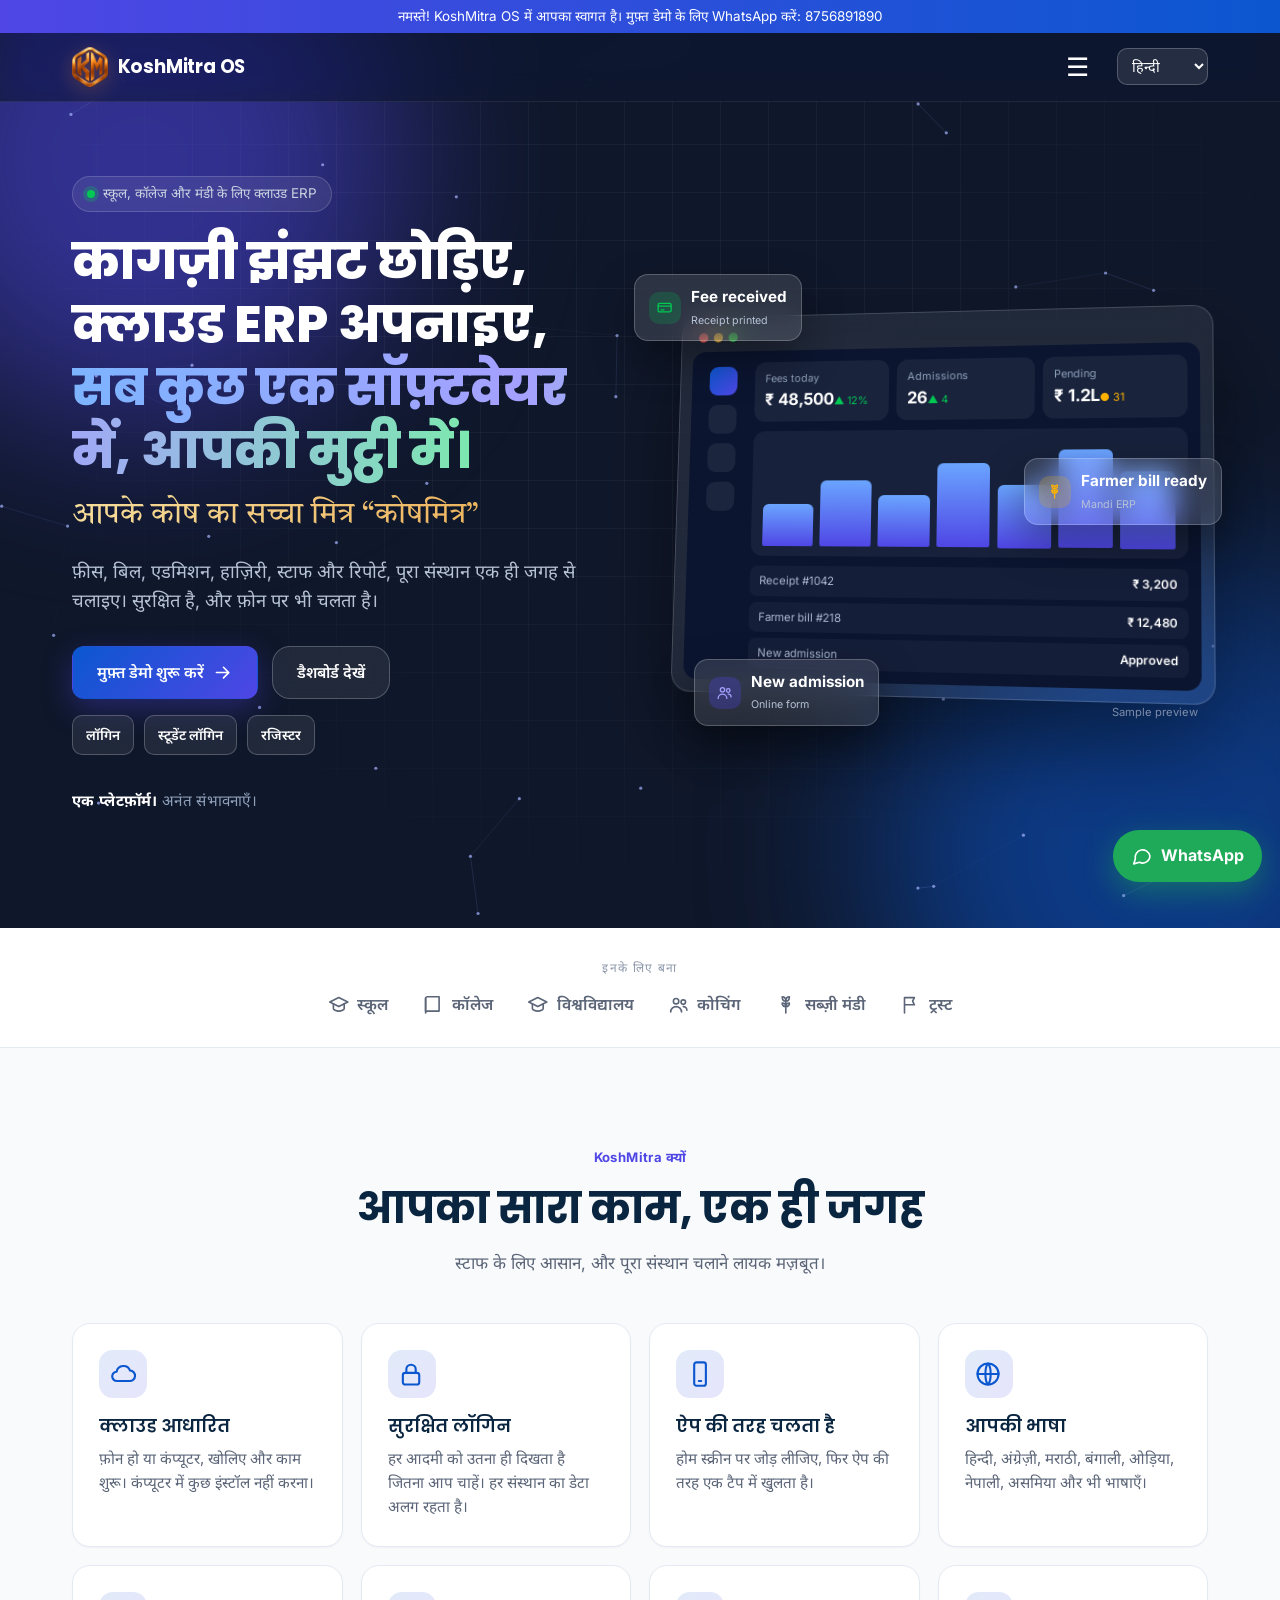
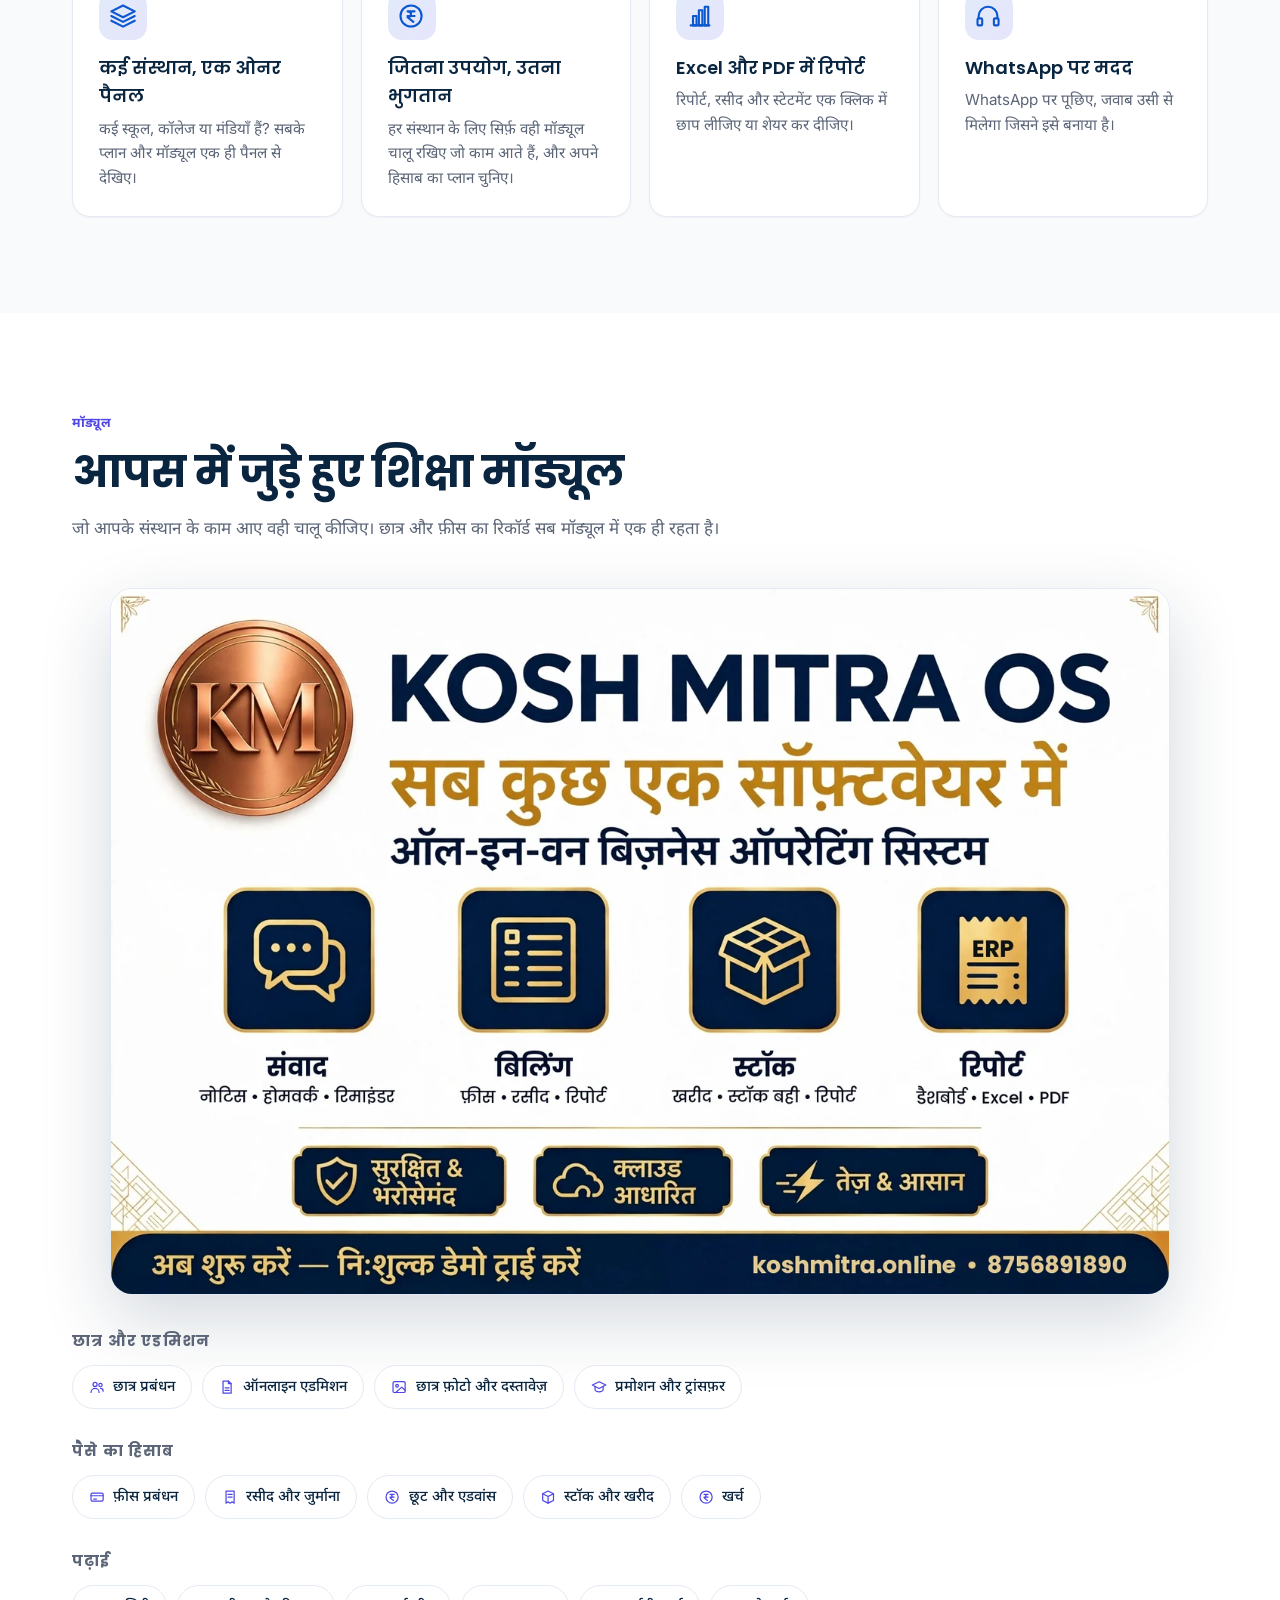
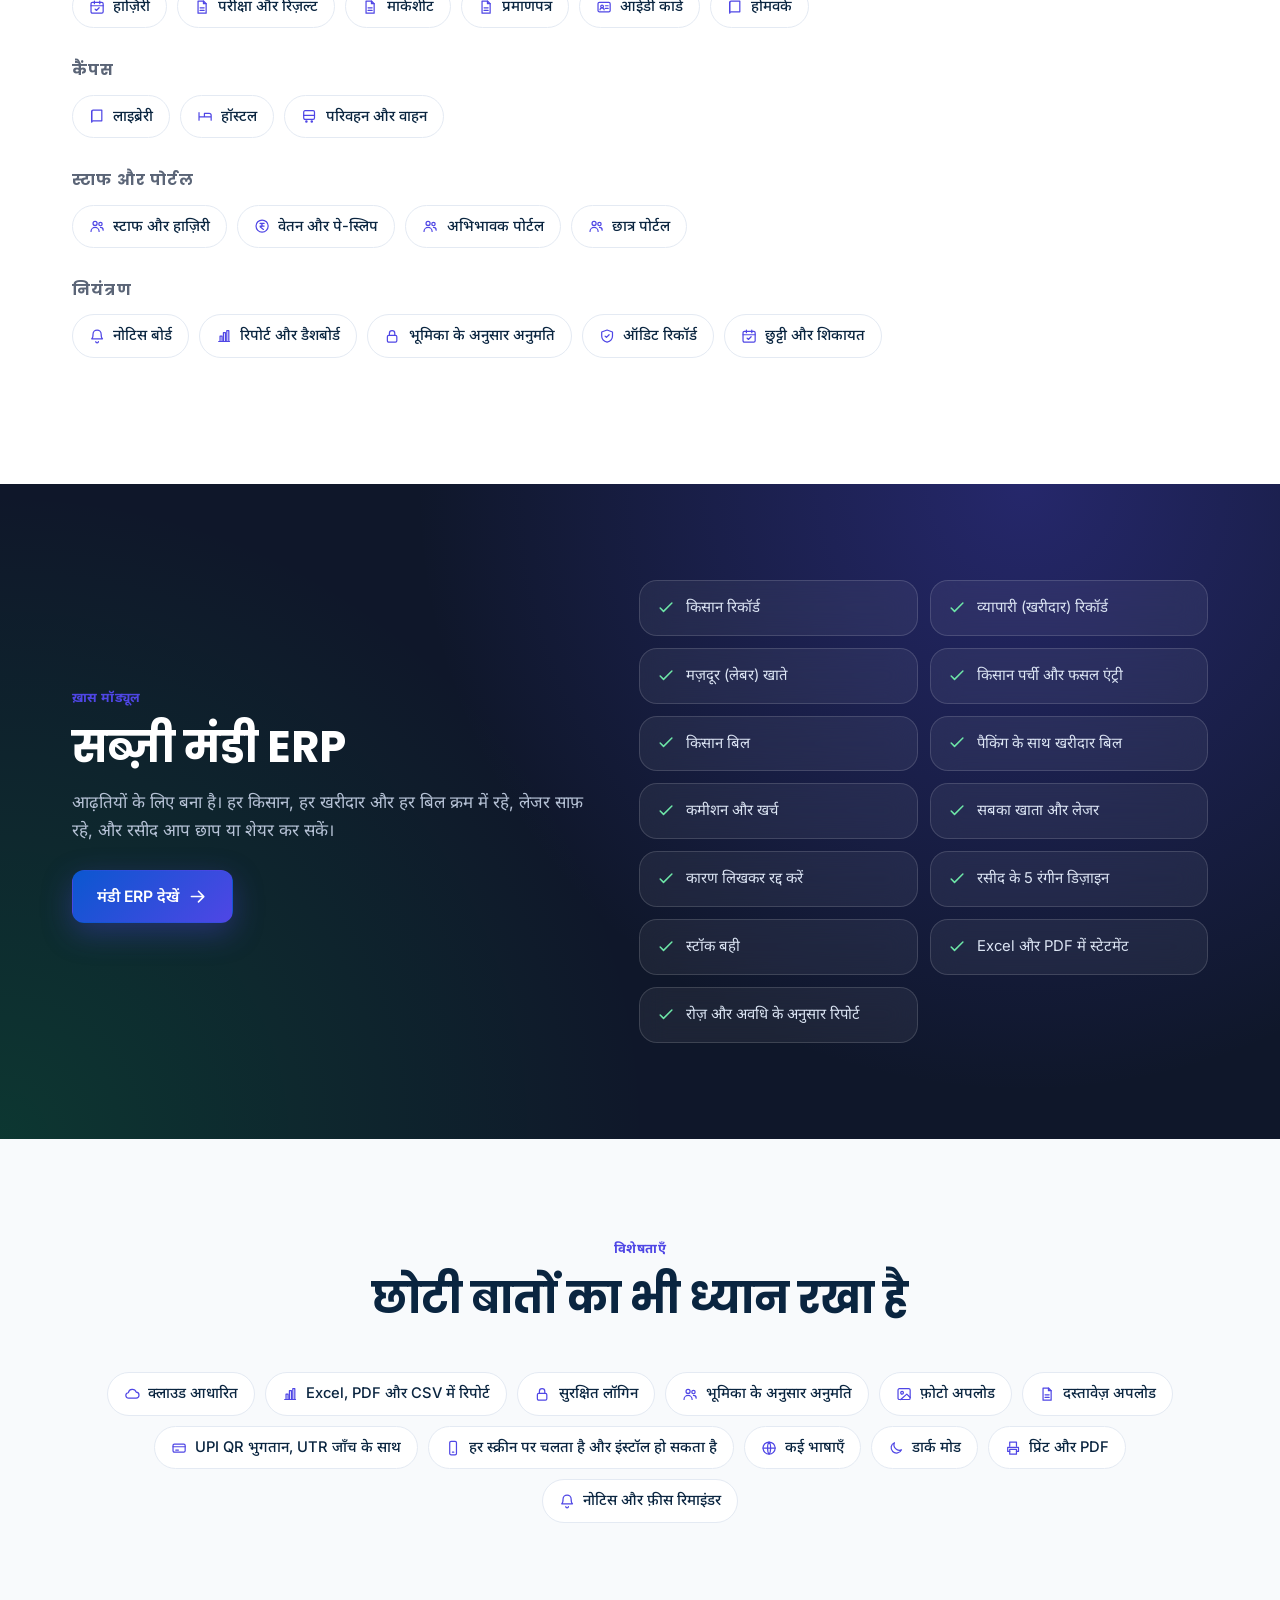
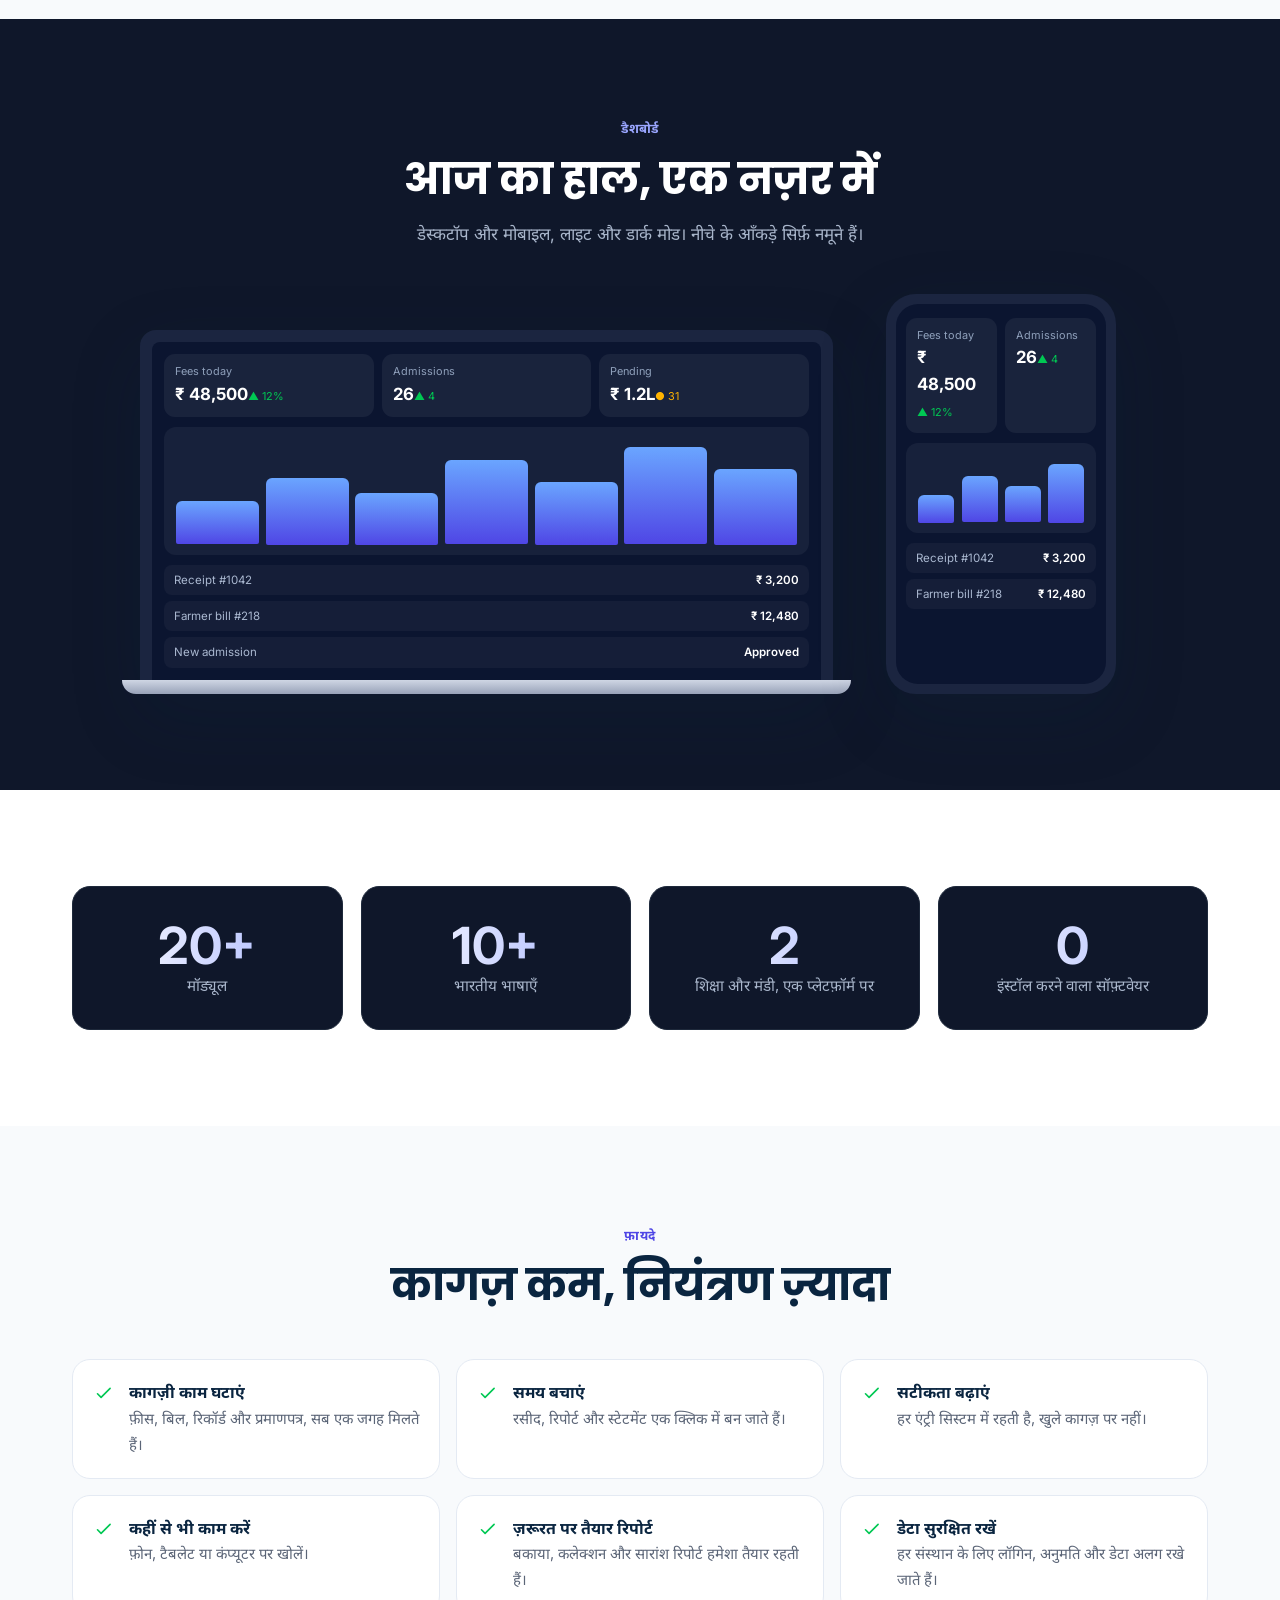
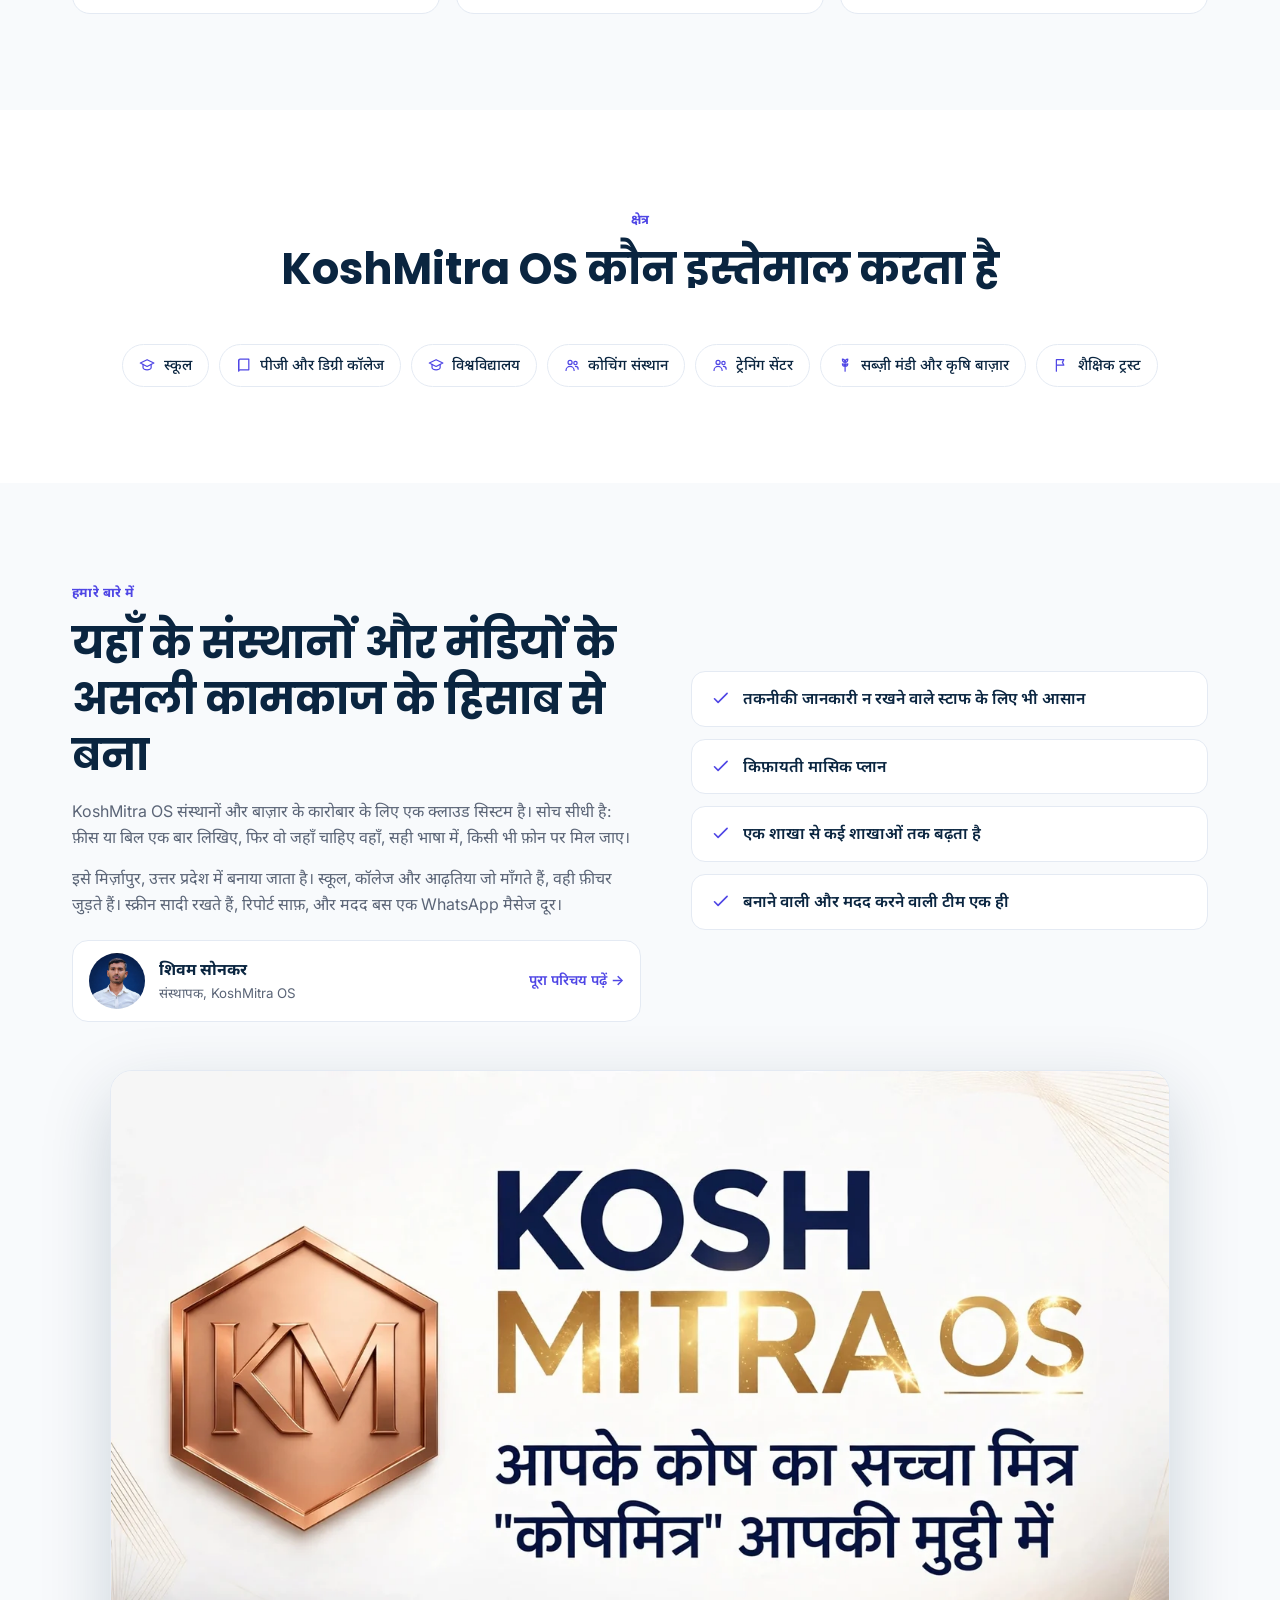
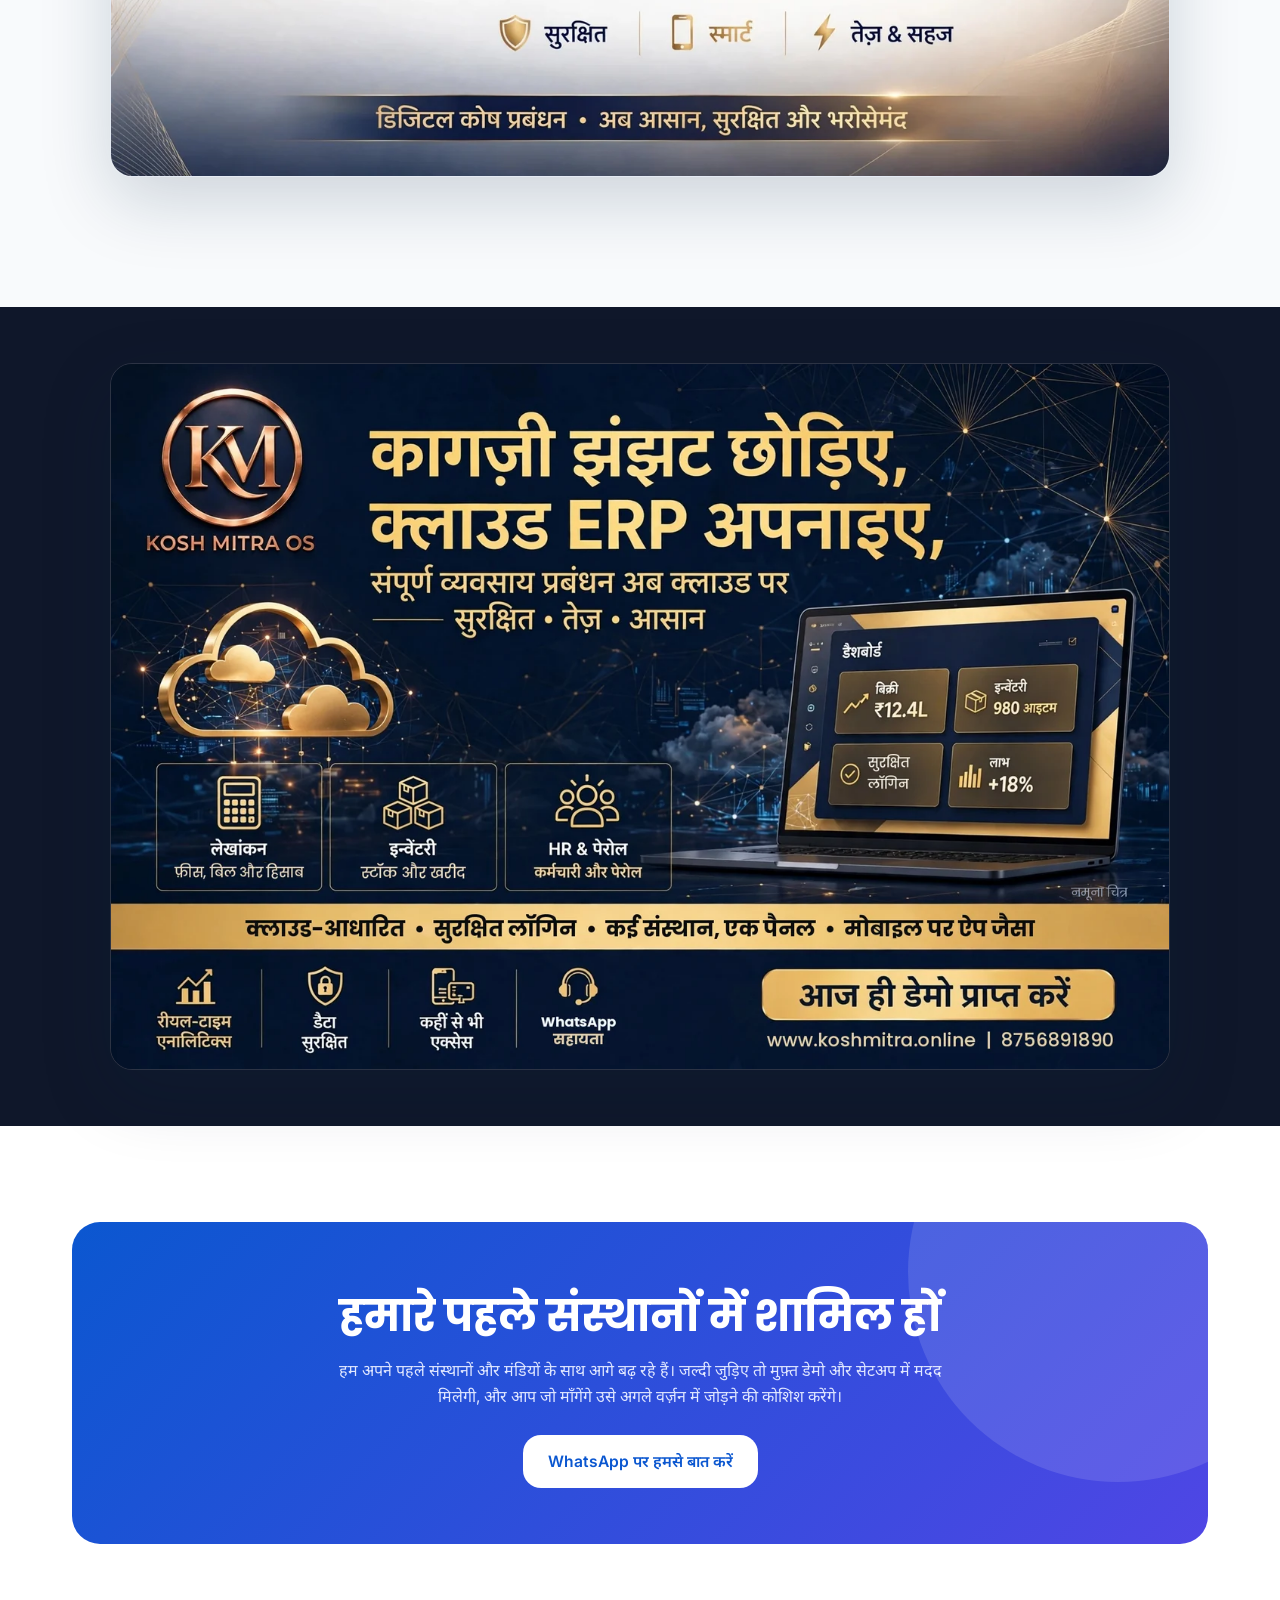
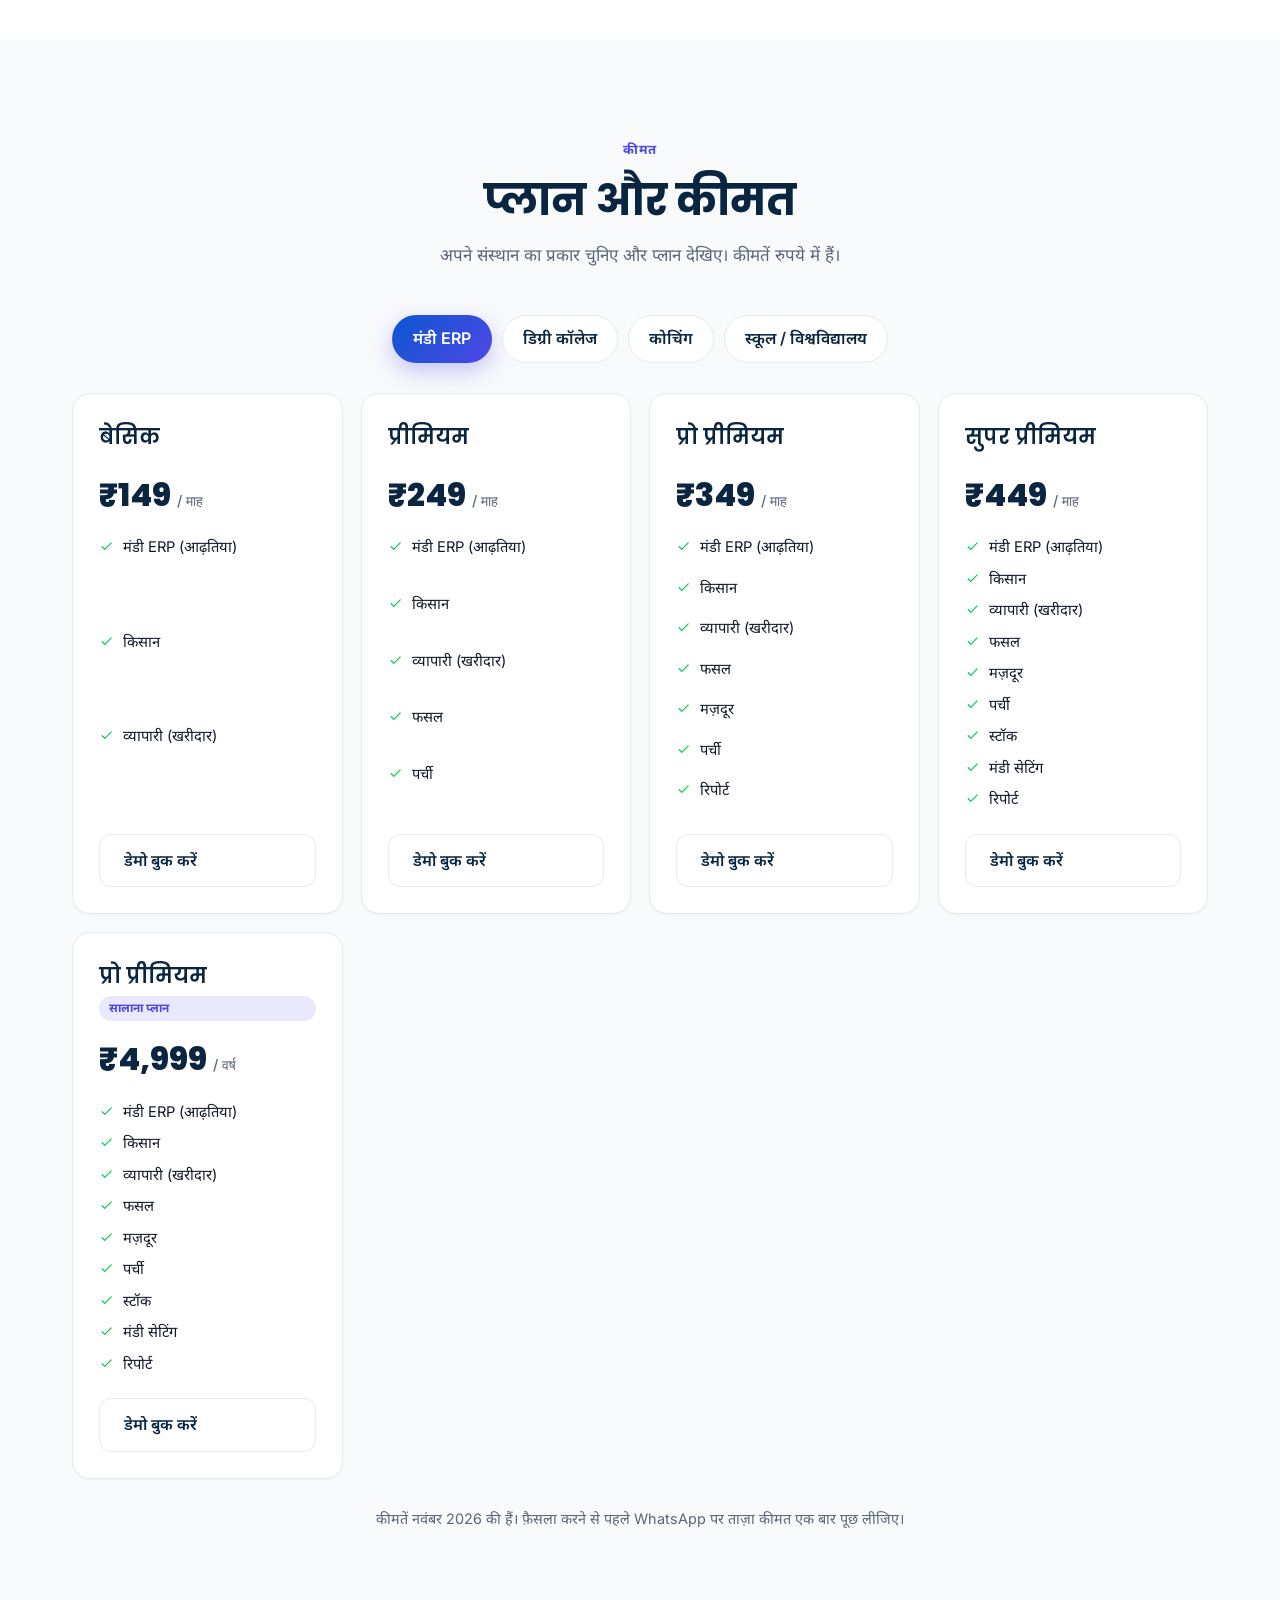
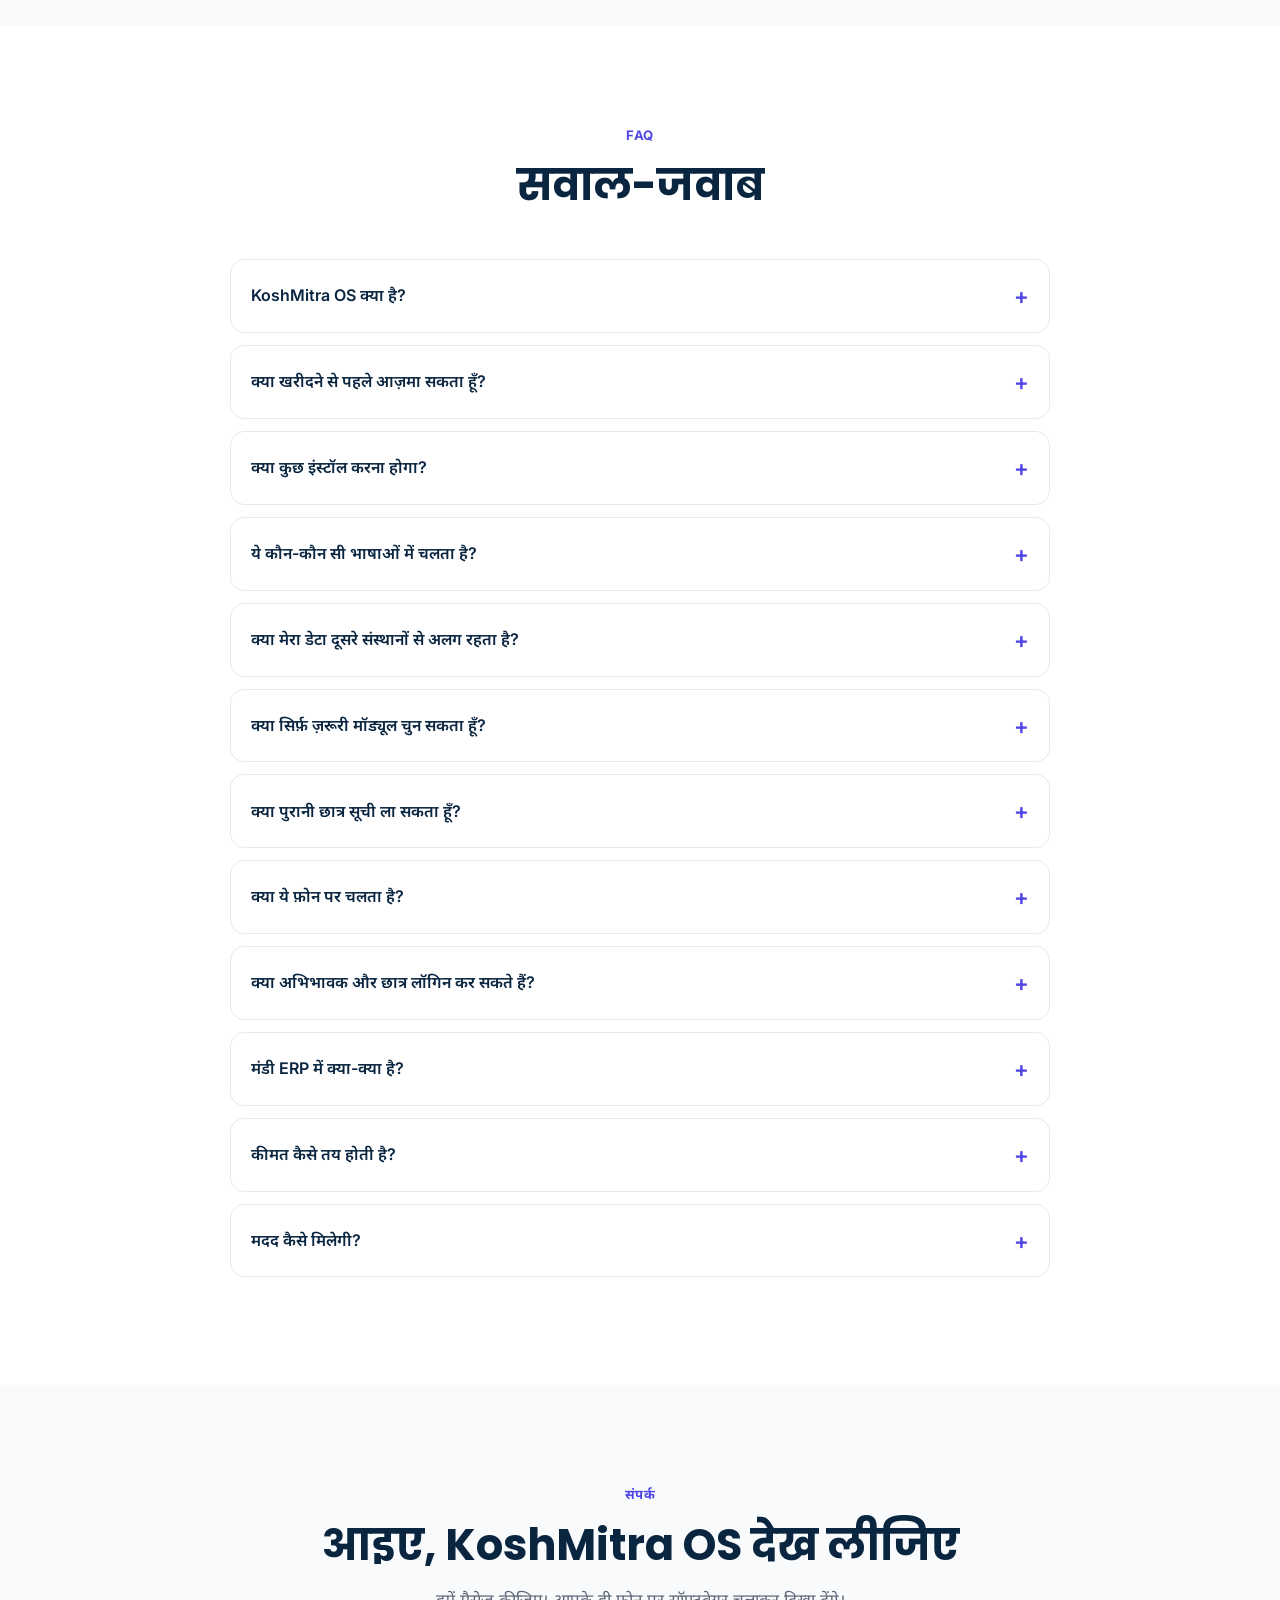
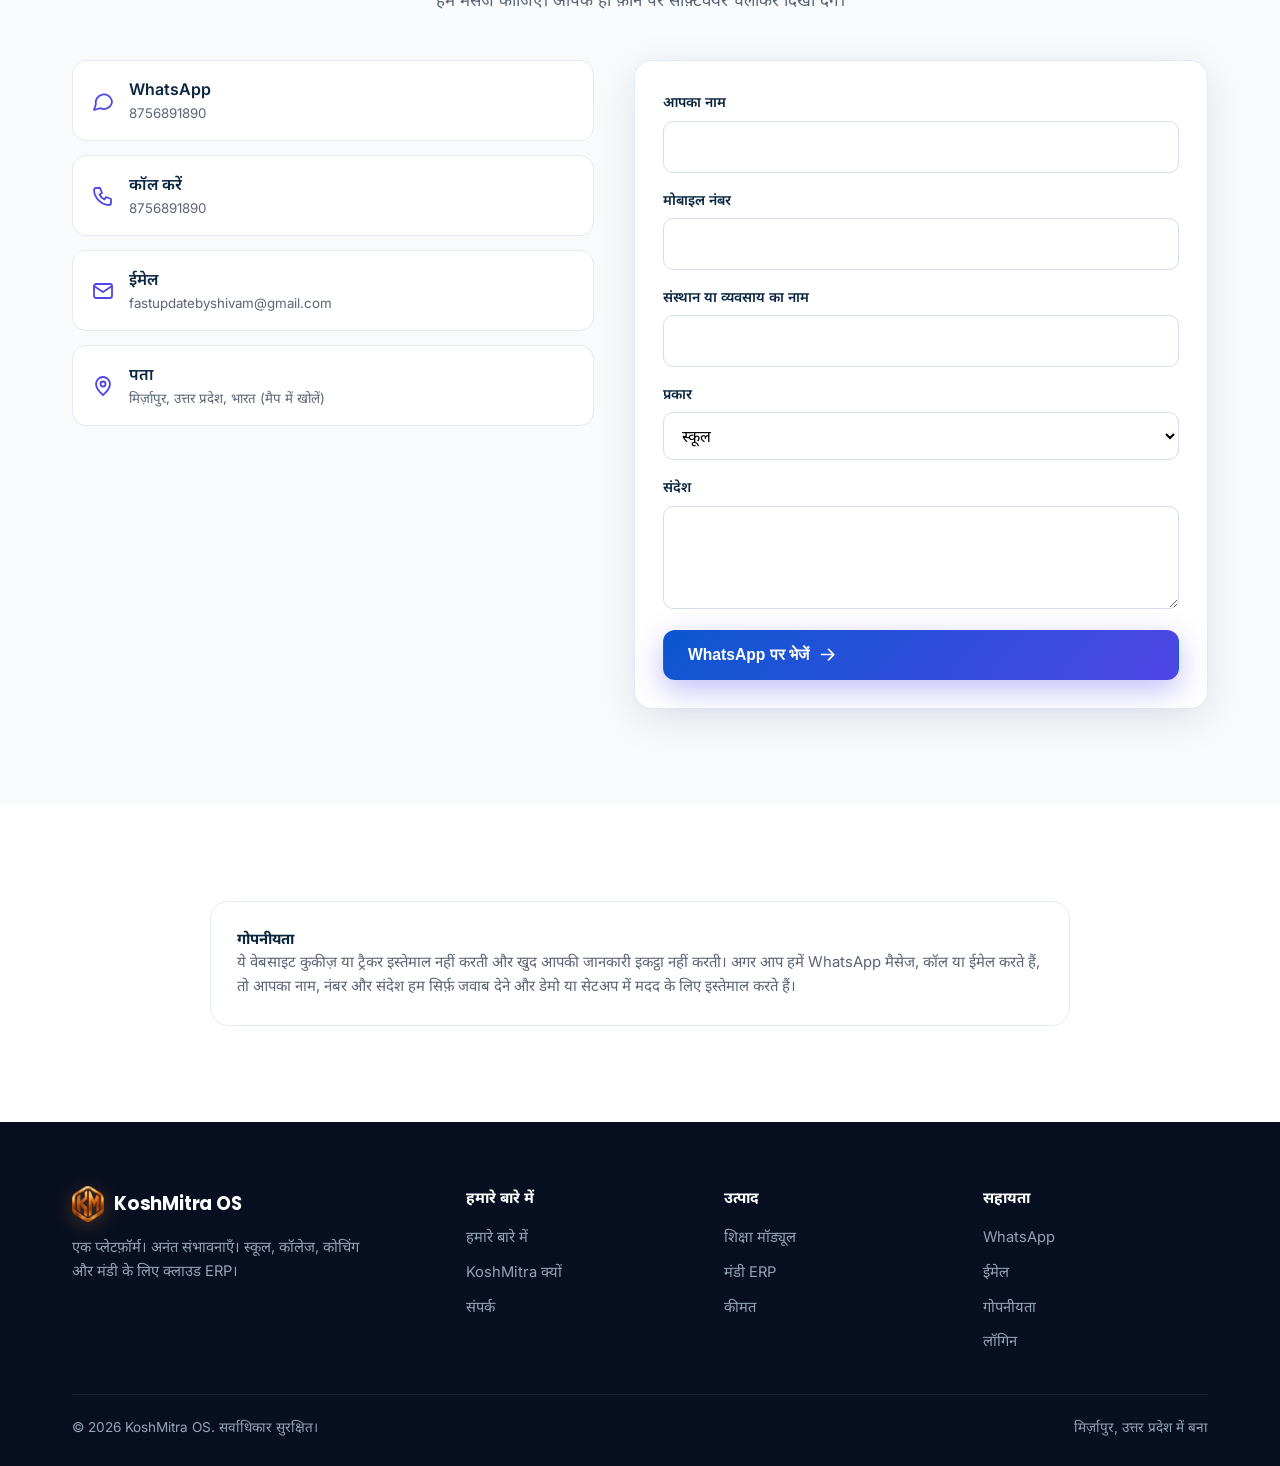
==== commit 18730752: "Add files via upload" ====
--- a/index.html
+++ b/index.html
@@ -6,23 +6,23 @@
 <title>KoshMitra OS | स्कूल, कॉलेज, कोचिंग और मंडी के लिए क्लाउड ERP</title>
 <meta name="description" content="KoshMitra OS स्कूल, कॉलेज, विश्वविद्यालय, कोचिंग संस्थान और सब्ज़ी मंडी के लिए क्लाउड ERP है। फ़ीस, बिल, एडमिशन, हाज़िरी, रिपोर्ट और अभिभावक पोर्टल, सब एक प्लेटफ़ॉर्म पर। मुफ़्त डेमो बुक करें।">
 <meta name="theme-color" content="#0F172A">
-<link rel="canonical" href="https://www.koshmitra.online/">
-<meta property="og:url" content="https://www.koshmitra.online/">
-<!--HL--><link rel="alternate" hreflang="hi" href="https://www.koshmitra.online/"><link rel="alternate" hreflang="en" href="https://www.koshmitra.online/en/"><link rel="alternate" hreflang="mr" href="https://www.koshmitra.online/mr/"><link rel="alternate" hreflang="bn" href="https://www.koshmitra.online/bn/"><link rel="alternate" hreflang="x-default" href="https://www.koshmitra.online/"><!--/HL-->
+<link rel="canonical" href="https://koshmitraos.in/">
+<meta property="og:url" content="https://koshmitraos.in/">
+<!--HL--><link rel="alternate" hreflang="hi" href="https://koshmitraos.in/"><link rel="alternate" hreflang="en" href="https://koshmitraos.in/en/"><link rel="alternate" hreflang="mr" href="https://koshmitraos.in/mr/"><link rel="alternate" hreflang="bn" href="https://koshmitraos.in/bn/"><link rel="alternate" hreflang="x-default" href="https://koshmitraos.in/"><!--/HL-->
 <meta property="og:type" content="website">
 <meta property="og:title" content="KoshMitra OS | स्कूल, कॉलेज, कोचिंग और मंडी के लिए क्लाउड ERP">
 <meta property="og:description" content="KoshMitra OS स्कूल, कॉलेज, विश्वविद्यालय, कोचिंग संस्थान और सब्ज़ी मंडी के लिए क्लाउड ERP है। फ़ीस, बिल, एडमिशन, हाज़िरी, रिपोर्ट और अभिभावक पोर्टल, सब एक प्लेटफ़ॉर्म पर। मुफ़्त डेमो बुक करें।">
 <meta property="og:locale" content="hi_IN">
 <meta property="og:site_name" content="KoshMitra OS">
-<meta property="og:image" content="https://www.koshmitra.online/og-image.png">
+<meta property="og:image" content="https://koshmitraos.in/og-image.png">
 <meta property="og:image:width" content="1200"><meta property="og:image:height" content="630">
 <meta name="twitter:card" content="summary_large_image">
-<meta name="twitter:image" content="https://www.koshmitra.online/og-image.png">
+<meta name="twitter:image" content="https://koshmitraos.in/og-image.png">
 <link rel="preconnect" href="https://fonts.googleapis.com"><link rel="preconnect" href="https://fonts.gstatic.com" crossorigin>
 <link rel="stylesheet" href="https://fonts.googleapis.com/css2?family=Inter:wght@400;500;600;700&family=Poppins:wght@600;700;800&family=Noto+Sans+Devanagari:wght@400;500;600;700&family=Tiro+Devanagari+Hindi&display=swap">
 <link rel="icon" href="/favicon.ico" sizes="any"><link rel="icon" type="image/png" sizes="32x32" href="/favicon-32.png"><link rel="icon" type="image/png" sizes="192x192" href="/favicon-192.png"><link rel="apple-touch-icon" href="/apple-touch-icon.png">
-<link rel="stylesheet" href="/style.css?v=7">
-<script type="application/ld+json">{"@context": "https://schema.org", "@graph": [{"@type": "Organization", "@id": "https://www.koshmitra.online/#org", "name": "KoshMitra OS", "url": "https://www.koshmitra.online/", "logo": "https://www.koshmitra.online/favicon-192.png", "email": "fastupdatebyshivam@gmail.com", "telephone": "+91-8756891890", "address": {"@type": "PostalAddress", "addressLocality": "Mirzapur", "addressRegion": "Uttar Pradesh", "addressCountry": "IN"}, "contactPoint": {"@type": "ContactPoint", "telephone": "+91-8756891890", "contactType": "sales", "availableLanguage": ["English", "Hindi", "Marathi", "Bengali"]}}, {"@type": "WebSite", "@id": "https://www.koshmitra.online/#website", "url": "https://www.koshmitra.online/", "name": "KoshMitra OS", "inLanguage": "hi", "publisher": {"@id": "https://www.koshmitra.online/#org"}}, {"@type": "SoftwareApplication", "name": "KoshMitra OS", "url": "https://www.koshmitra.online/", "image": "https://www.koshmitra.online/og-image.png", "applicationCategory": "BusinessApplication", "operatingSystem": "Web", "description": "Cloud ERP for schools, colleges, universities, coaching institutes and mandi (commission agent) business.", "publisher": {"@id": "https://www.koshmitra.online/#org"}}, {"@type": "FAQPage", "mainEntity": [{"@type": "Question", "name": "KoshMitra OS क्या है?", "acceptedAnswer": {"@type": "Answer", "text": "KoshMitra OS एक क्लाउड ERP है, यानी इंटरनेट पर चलने वाला सॉफ़्टवेयर। स्कूल, कॉलेज, विश्वविद्यालय, कोचिंग और मंडी (आढ़तिया) के कारोबार का रोज़ का काम इसमें होता है: फ़ीस, बिल, एडमिशन, हाज़िरी, रिपोर्ट और बहुत कुछ।"}}, {"@type": "Question", "name": "क्या खरीदने से पहले आज़मा सकता हूँ?", "acceptedAnswer": {"@type": "Answer", "text": "हाँ, बिल्कुल। WhatsApp पर मुफ़्त डेमो मांगिए, हम आपके अपने फ़ोन पर सॉफ़्टवेयर चलाकर दिखा देंगे।"}}, {"@type": "Question", "name": "क्या कुछ इंस्टॉल करना होगा?", "acceptedAnswer": {"@type": "Answer", "text": "नहीं। ये ब्राउज़र में ही चलता है। फ़ोन पर चाहें तो होम स्क्रीन पर जोड़ लीजिए, फिर ऐप की तरह खुलेगा।"}}, {"@type": "Question", "name": "ये कौन-कौन सी भाषाओं में चलता है?", "acceptedAnswer": {"@type": "Answer", "text": "अंग्रेज़ी, हिन्दी, मराठी, बंगाली, ओड़िया, नेपाली, असमिया, मैथिली, मणिपुरी, कश्मीरी और संस्कृत।"}}, {"@type": "Question", "name": "क्या मेरा डेटा दूसरे संस्थानों से अलग रहता है?", "acceptedAnswer": {"@type": "Answer", "text": "हाँ। हर संस्थान अपने अलग खाते में काम करता है, और हर व्यक्ति सिर्फ़ वही पेज देख पाता है जिसकी आप अनुमति दें।"}}, {"@type": "Question", "name": "क्या सिर्फ़ ज़रूरी मॉड्यूल चुन सकता हूँ?", "acceptedAnswer": {"@type": "Answer", "text": "हाँ। हर संस्थान के लिए मॉड्यूल चालू या बंद किए जा सकते हैं, इसलिए आप सिर्फ़ वही चलाते हैं जो चाहिए।"}}, {"@type": "Question", "name": "क्या पुरानी छात्र सूची ला सकता हूँ?", "acceptedAnswer": {"@type": "Answer", "text": "छात्रों की सूची फ़ोटो के साथ Excel फ़ाइल से डाली जा सकती है। आपका मामला कैसा है, हमें बताइए, हम रास्ता बता देंगे।"}}, {"@type": "Question", "name": "क्या ये फ़ोन पर चलता है?", "acceptedAnswer": {"@type": "Answer", "text": "हाँ। पेज फ़ोन और कंप्यूटर, दोनों पर चलने के लिए बने हैं, और अभिभावक व छात्र अपना पोर्टल फ़ोन से देख सकते हैं।"}}, {"@type": "Question", "name": "क्या अभिभावक और छात्र लॉगिन कर सकते हैं?", "acceptedAnswer": {"@type": "Answer", "text": "हाँ। फ़ीस, नोटिस और होमवर्क के लिए अभिभावक पोर्टल और छात्र पोर्टल हैं।"}}, {"@type": "Question", "name": "मंडी ERP में क्या-क्या है?", "acceptedAnswer": {"@type": "Answer", "text": "आढ़तिया के लिए किसान और खरीदार रिकॉर्ड, किसान पर्ची, किसान व खरीदार बिल, पैकिंग, लेजर, स्टॉक, स्टेटमेंट और रिपोर्ट।"}}, {"@type": "Question", "name": "कीमत कैसे तय होती है?", "acceptedAnswer": {"@type": "Answer", "text": "प्लान महीने के हिसाब से हैं (मंडी के लिए सालाना प्लान भी है)। कीमत संस्थान के प्रकार और प्लान पर निर्भर है, ऊपर 'कीमत' वाले हिस्से में सब लिखा है।"}}, {"@type": "Question", "name": "मदद कैसे मिलेगी?", "acceptedAnswer": {"@type": "Answer", "text": "WhatsApp पर मैसेज कीजिए या ईमेल लिखिए। हम जवाब देंगे और सेटअप में साथ रहेंगे।"}}]}]}</script>
+<link rel="stylesheet" href="/style.css?v=8">
+<script type="application/ld+json">{"@context": "https://schema.org", "@graph": [{"@type": "Organization", "@id": "https://koshmitraos.in/#org", "name": "KoshMitra OS", "url": "https://koshmitraos.in/", "logo": "https://koshmitraos.in/favicon-192.png", "email": "fastupdatebyshivam@gmail.com", "telephone": "+91-8756891890", "address": {"@type": "PostalAddress", "addressLocality": "Mirzapur", "addressRegion": "Uttar Pradesh", "addressCountry": "IN"}, "contactPoint": {"@type": "ContactPoint", "telephone": "+91-8756891890", "contactType": "sales", "availableLanguage": ["English", "Hindi", "Marathi", "Bengali"]}}, {"@type": "WebSite", "@id": "https://koshmitraos.in/#website", "url": "https://koshmitraos.in/", "name": "KoshMitra OS", "inLanguage": "hi", "publisher": {"@id": "https://koshmitraos.in/#org"}}, {"@type": "SoftwareApplication", "name": "KoshMitra OS", "url": "https://koshmitraos.in/", "image": "https://koshmitraos.in/og-image.png", "applicationCategory": "BusinessApplication", "operatingSystem": "Web", "description": "Cloud ERP for schools, colleges, universities, coaching institutes and mandi (commission agent) business.", "publisher": {"@id": "https://koshmitraos.in/#org"}}, {"@type": "FAQPage", "mainEntity": [{"@type": "Question", "name": "KoshMitra OS क्या है?", "acceptedAnswer": {"@type": "Answer", "text": "KoshMitra OS एक क्लाउड ERP है, यानी इंटरनेट पर चलने वाला सॉफ़्टवेयर। स्कूल, कॉलेज, विश्वविद्यालय, कोचिंग और मंडी (आढ़तिया) के कारोबार का रोज़ का काम इसमें होता है: फ़ीस, बिल, एडमिशन, हाज़िरी, रिपोर्ट और बहुत कुछ।"}}, {"@type": "Question", "name": "क्या खरीदने से पहले आज़मा सकता हूँ?", "acceptedAnswer": {"@type": "Answer", "text": "हाँ, बिल्कुल। WhatsApp पर मुफ़्त डेमो मांगिए, हम आपके अपने फ़ोन पर सॉफ़्टवेयर चलाकर दिखा देंगे।"}}, {"@type": "Question", "name": "क्या कुछ इंस्टॉल करना होगा?", "acceptedAnswer": {"@type": "Answer", "text": "नहीं। ये ब्राउज़र में ही चलता है। फ़ोन पर चाहें तो होम स्क्रीन पर जोड़ लीजिए, फिर ऐप की तरह खुलेगा।"}}, {"@type": "Question", "name": "ये कौन-कौन सी भाषाओं में चलता है?", "acceptedAnswer": {"@type": "Answer", "text": "अंग्रेज़ी, हिन्दी, मराठी, बंगाली, ओड़िया, नेपाली, असमिया, मैथिली, मणिपुरी, कश्मीरी और संस्कृत।"}}, {"@type": "Question", "name": "क्या मेरा डेटा दूसरे संस्थानों से अलग रहता है?", "acceptedAnswer": {"@type": "Answer", "text": "हाँ। हर संस्थान अपने अलग खाते में काम करता है, और हर व्यक्ति सिर्फ़ वही पेज देख पाता है जिसकी आप अनुमति दें।"}}, {"@type": "Question", "name": "क्या सिर्फ़ ज़रूरी मॉड्यूल चुन सकता हूँ?", "acceptedAnswer": {"@type": "Answer", "text": "हाँ। हर संस्थान के लिए मॉड्यूल चालू या बंद किए जा सकते हैं, इसलिए आप सिर्फ़ वही चलाते हैं जो चाहिए।"}}, {"@type": "Question", "name": "क्या पुरानी छात्र सूची ला सकता हूँ?", "acceptedAnswer": {"@type": "Answer", "text": "छात्रों की सूची फ़ोटो के साथ Excel फ़ाइल से डाली जा सकती है। आपका मामला कैसा है, हमें बताइए, हम रास्ता बता देंगे।"}}, {"@type": "Question", "name": "क्या ये फ़ोन पर चलता है?", "acceptedAnswer": {"@type": "Answer", "text": "हाँ। पेज फ़ोन और कंप्यूटर, दोनों पर चलने के लिए बने हैं, और अभिभावक व छात्र अपना पोर्टल फ़ोन से देख सकते हैं।"}}, {"@type": "Question", "name": "क्या अभिभावक और छात्र लॉगिन कर सकते हैं?", "acceptedAnswer": {"@type": "Answer", "text": "हाँ। फ़ीस, नोटिस और होमवर्क के लिए अभिभावक पोर्टल और छात्र पोर्टल हैं।"}}, {"@type": "Question", "name": "मंडी ERP में क्या-क्या है?", "acceptedAnswer": {"@type": "Answer", "text": "आढ़तिया के लिए किसान और खरीदार रिकॉर्ड, किसान पर्ची, किसान व खरीदार बिल, पैकिंग, लेजर, स्टॉक, स्टेटमेंट और रिपोर्ट।"}}, {"@type": "Question", "name": "कीमत कैसे तय होती है?", "acceptedAnswer": {"@type": "Answer", "text": "प्लान महीने के हिसाब से हैं (मंडी के लिए सालाना प्लान भी है)। कीमत संस्थान के प्रकार और प्लान पर निर्भर है, ऊपर 'कीमत' वाले हिस्से में सब लिखा है।"}}, {"@type": "Question", "name": "मदद कैसे मिलेगी?", "acceptedAnswer": {"@type": "Answer", "text": "WhatsApp पर मैसेज कीजिए या ईमेल लिखिए। हम जवाब देंगे और सेटअप में साथ रहेंगे।"}}]}]}</script>
 </head>
 <body>
 <a class="sr" href="#main">Skip to content</a>
@@ -174,6 +174,6 @@
   <div class="bot"><span>&copy; <span id="yr">2026</span> KoshMitra OS. सर्वाधिकार सुरक्षित।</span><span>मिर्ज़ापुर, उत्तर प्रदेश में बना</span></div>
 </div></footer>
 <a class="fab" href="https://wa.me/918756891890?text=Hello%2C%20I%20want%20a%20free%20demo%20of%20KoshMitra%20OS" aria-label="Chat on WhatsApp"><svg class="ic" viewBox="0 0 24 24" aria-hidden="true"><path d="M21 12a8 8 0 0 1-11.5 7.2L3 21l1.8-5.5A8 8 0 1 1 21 12z"/></svg><span>WhatsApp</span></a>
-<script src="/script.js?v=7" defer></script>
+<script src="/script.js?v=8" defer></script>
 </body>
 </html>
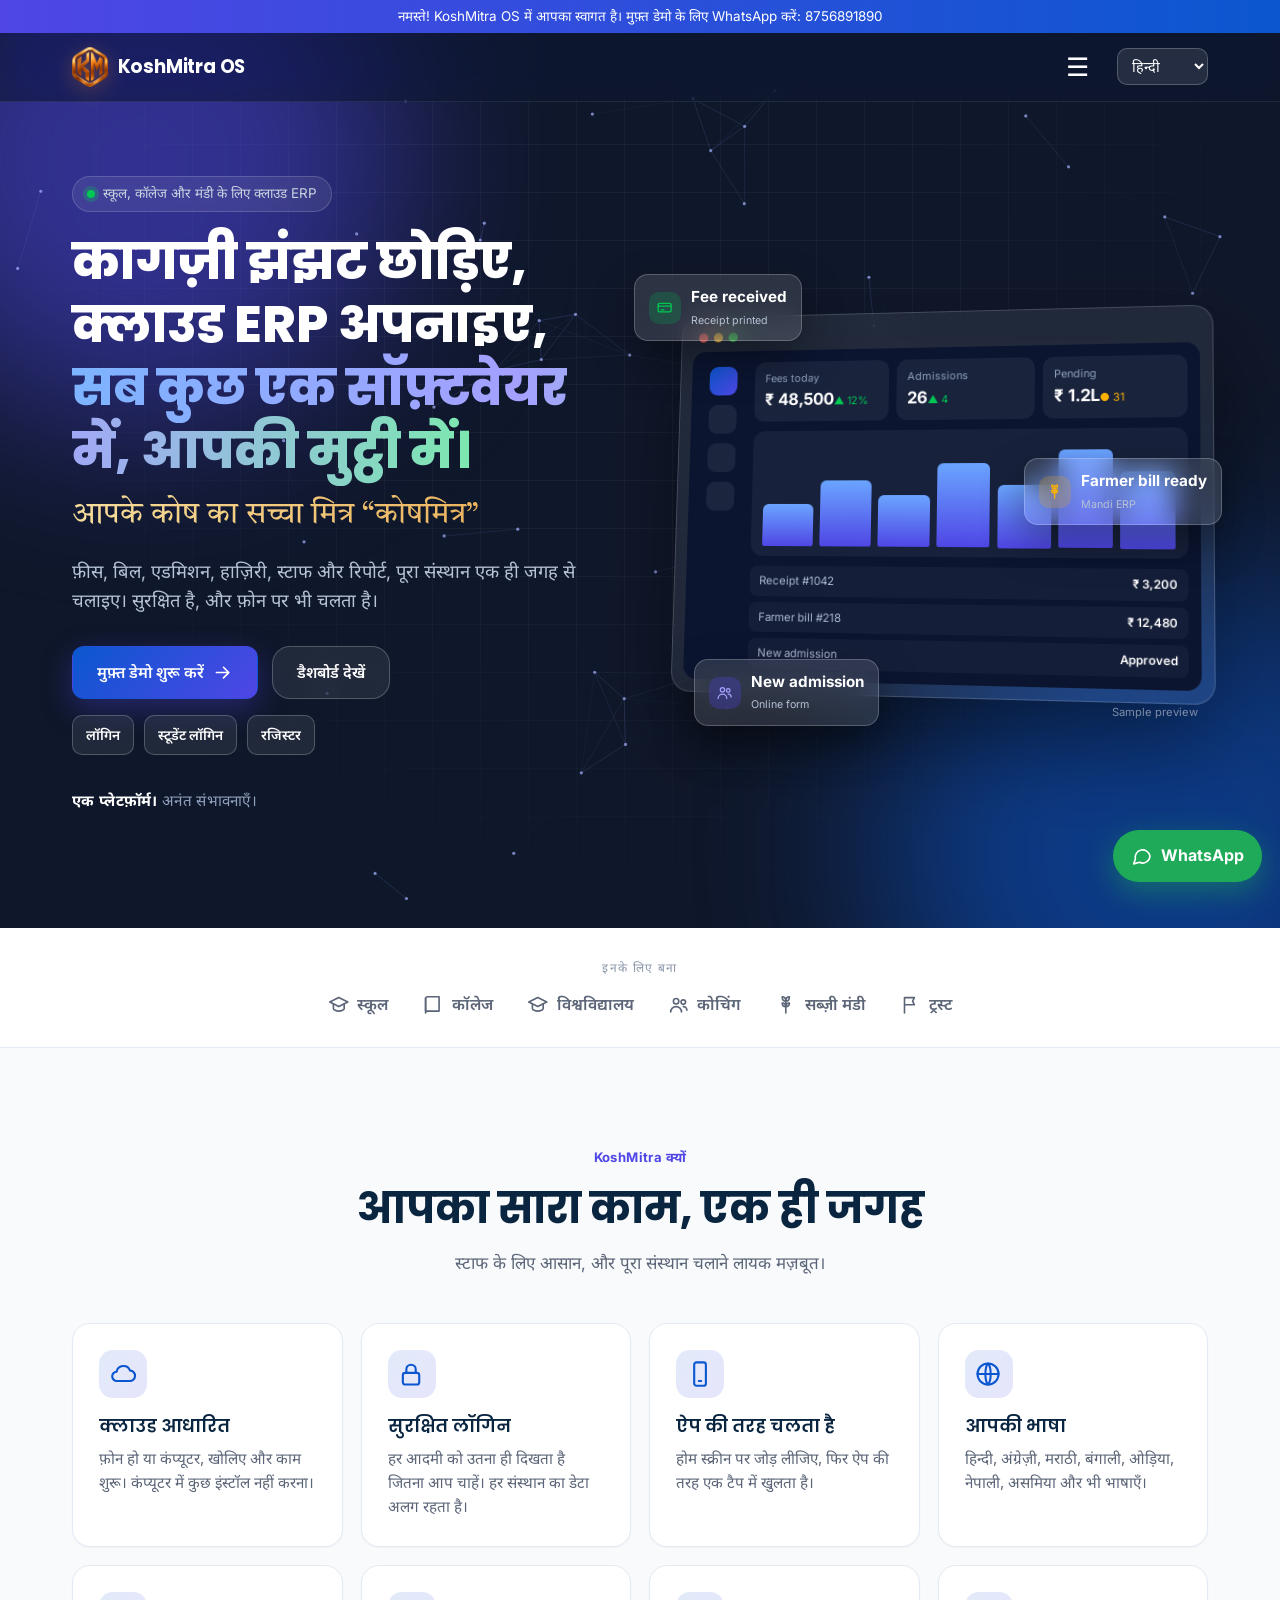
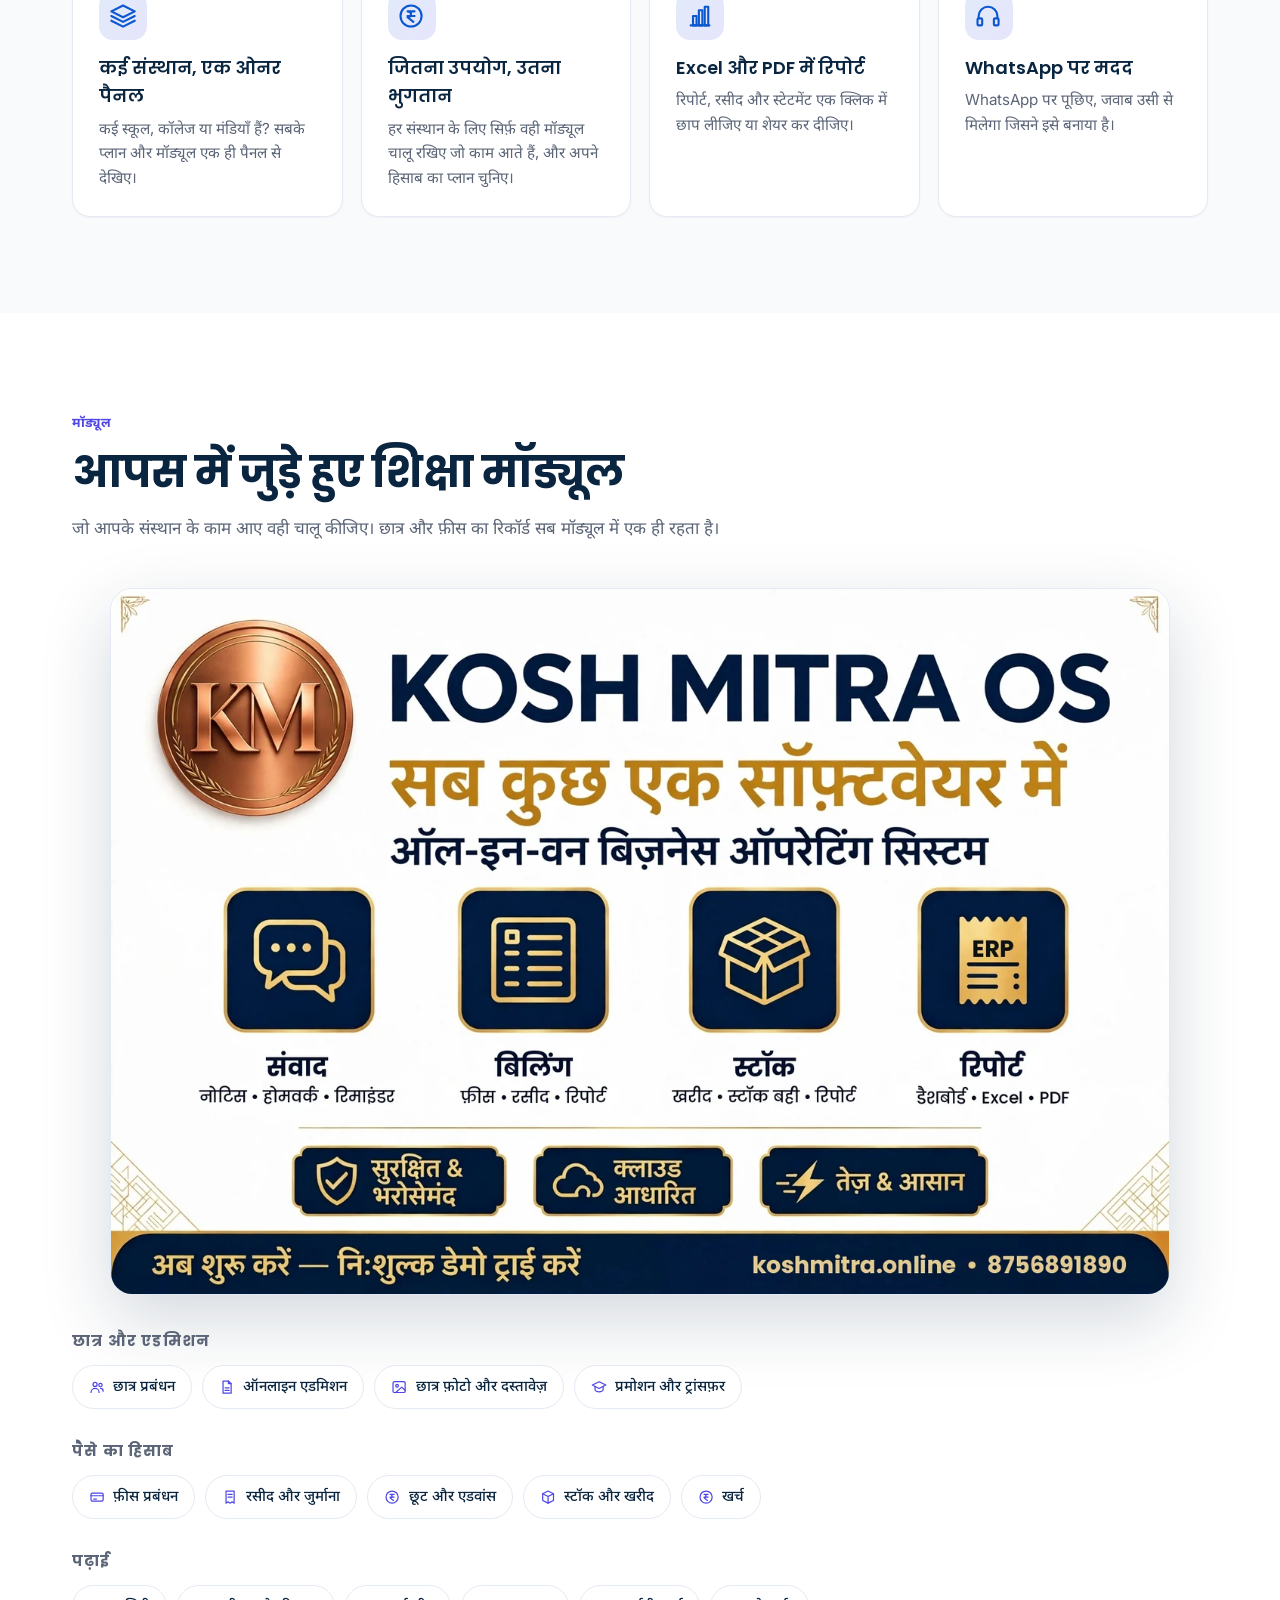
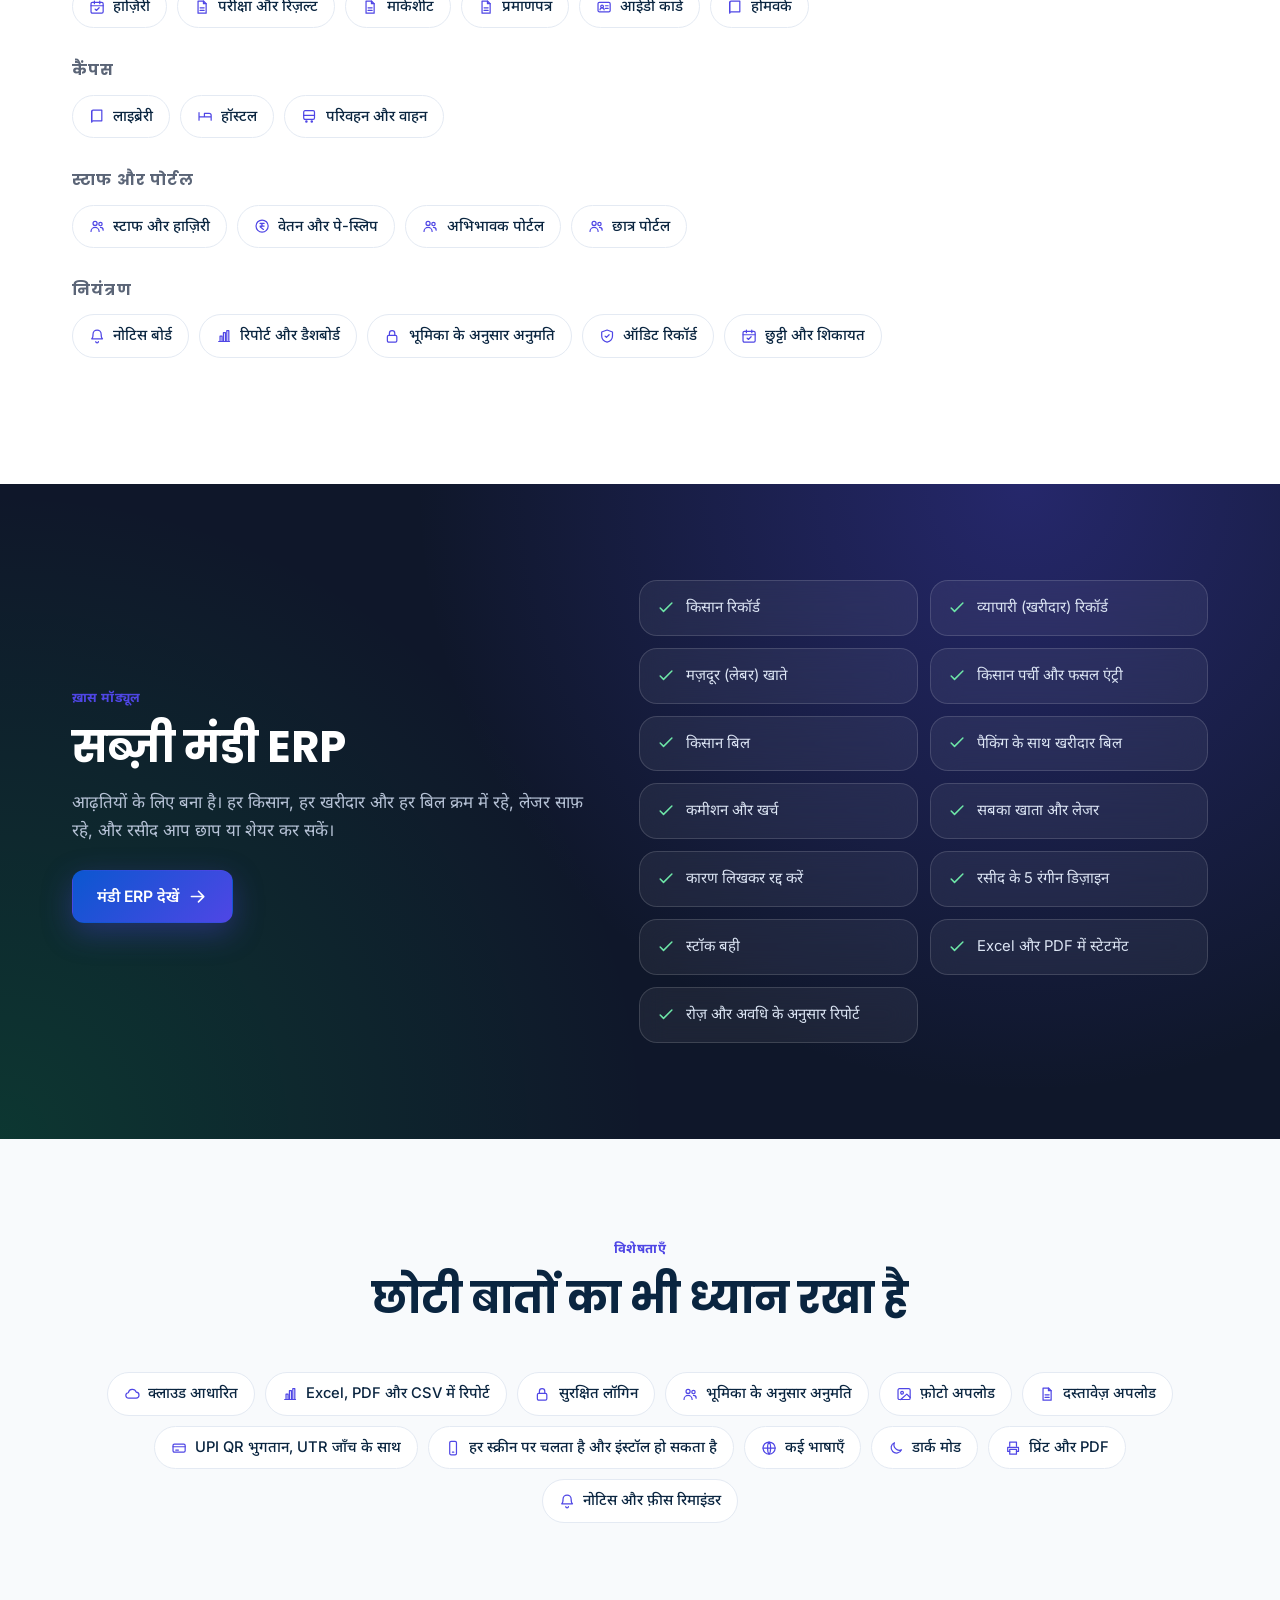
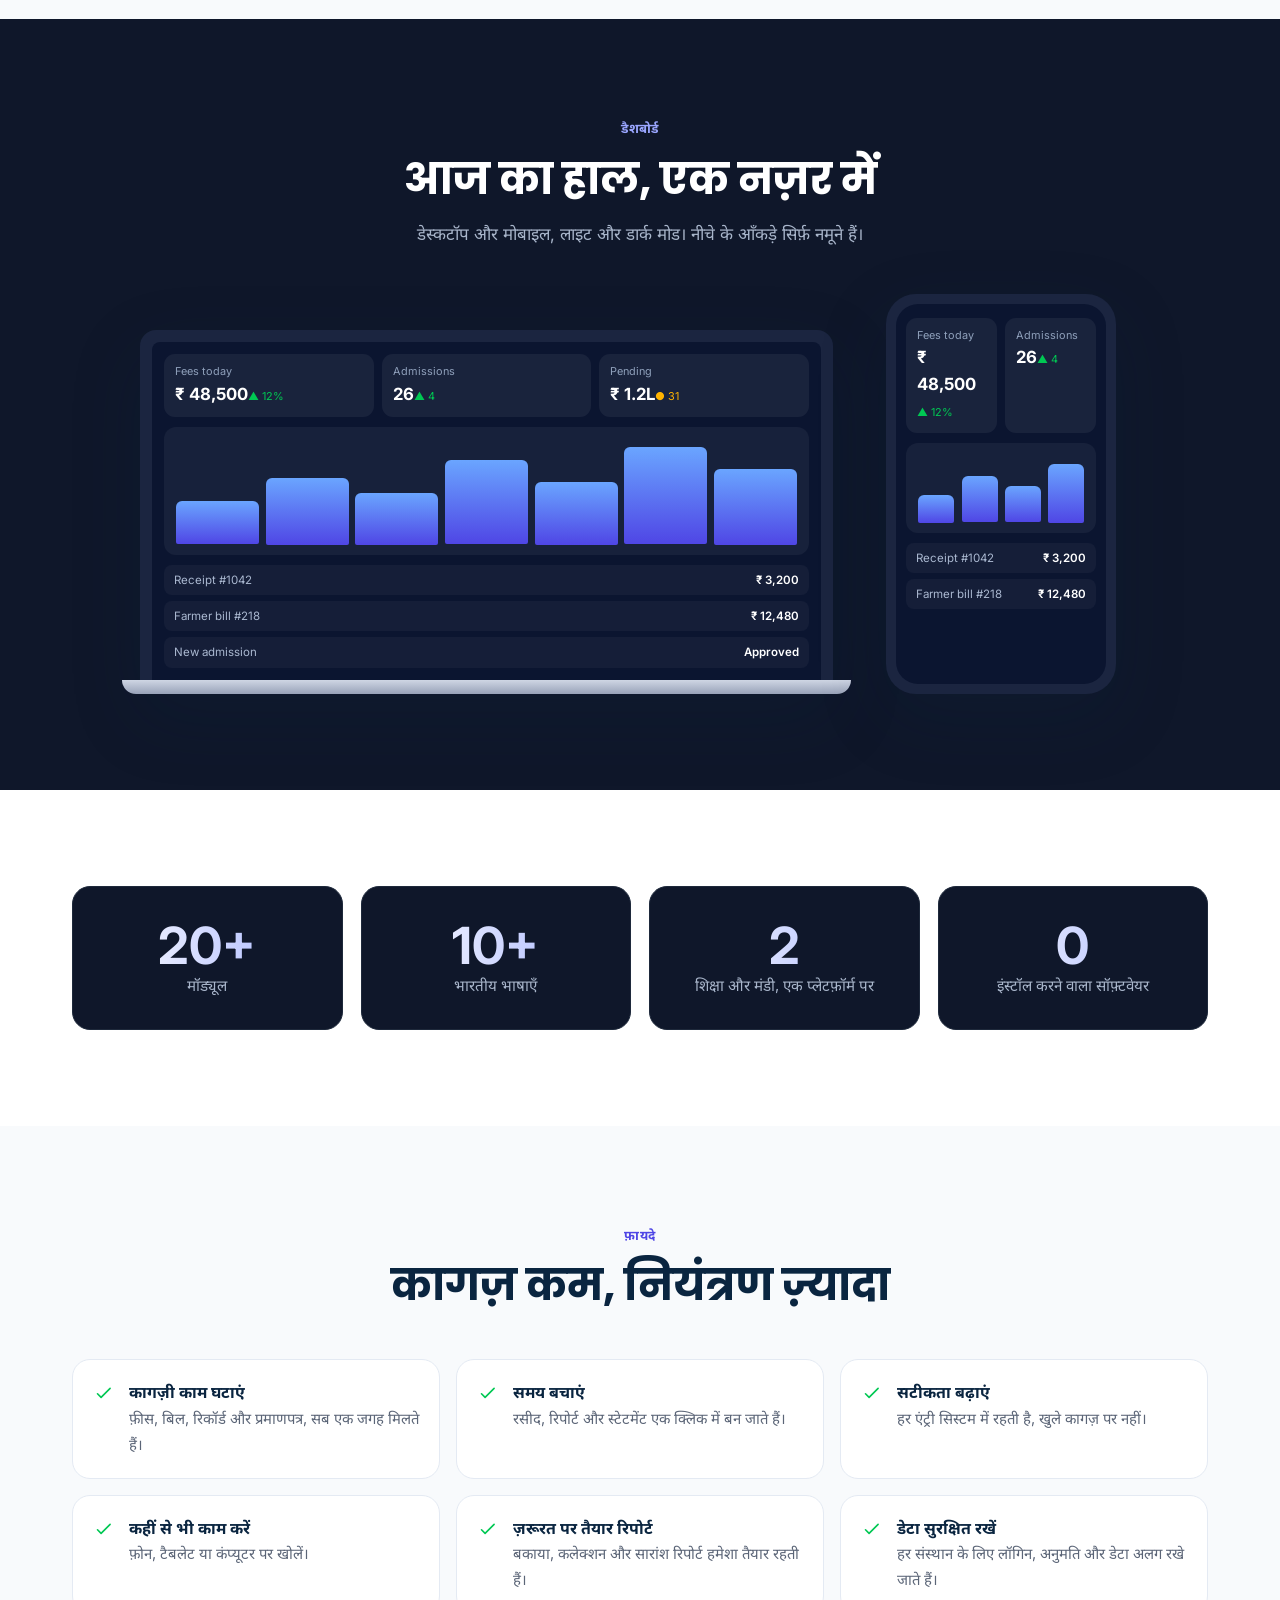
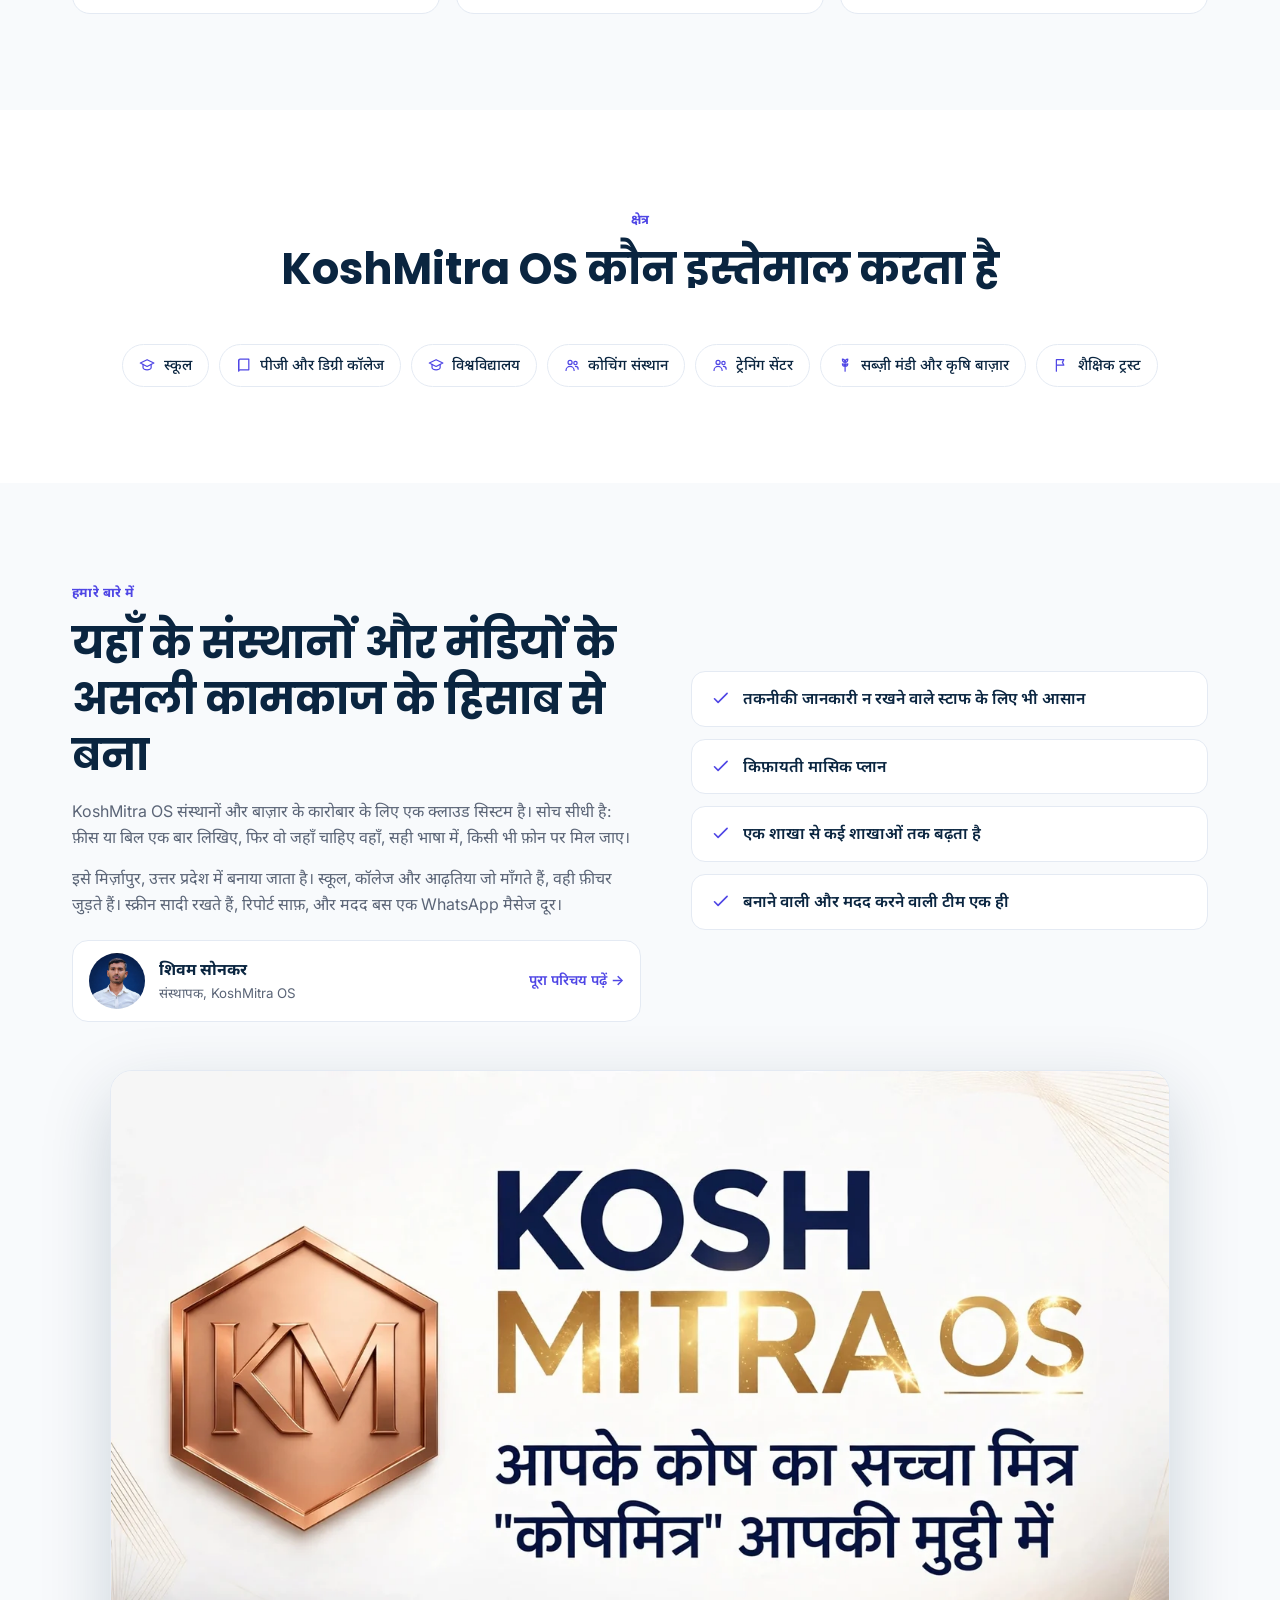
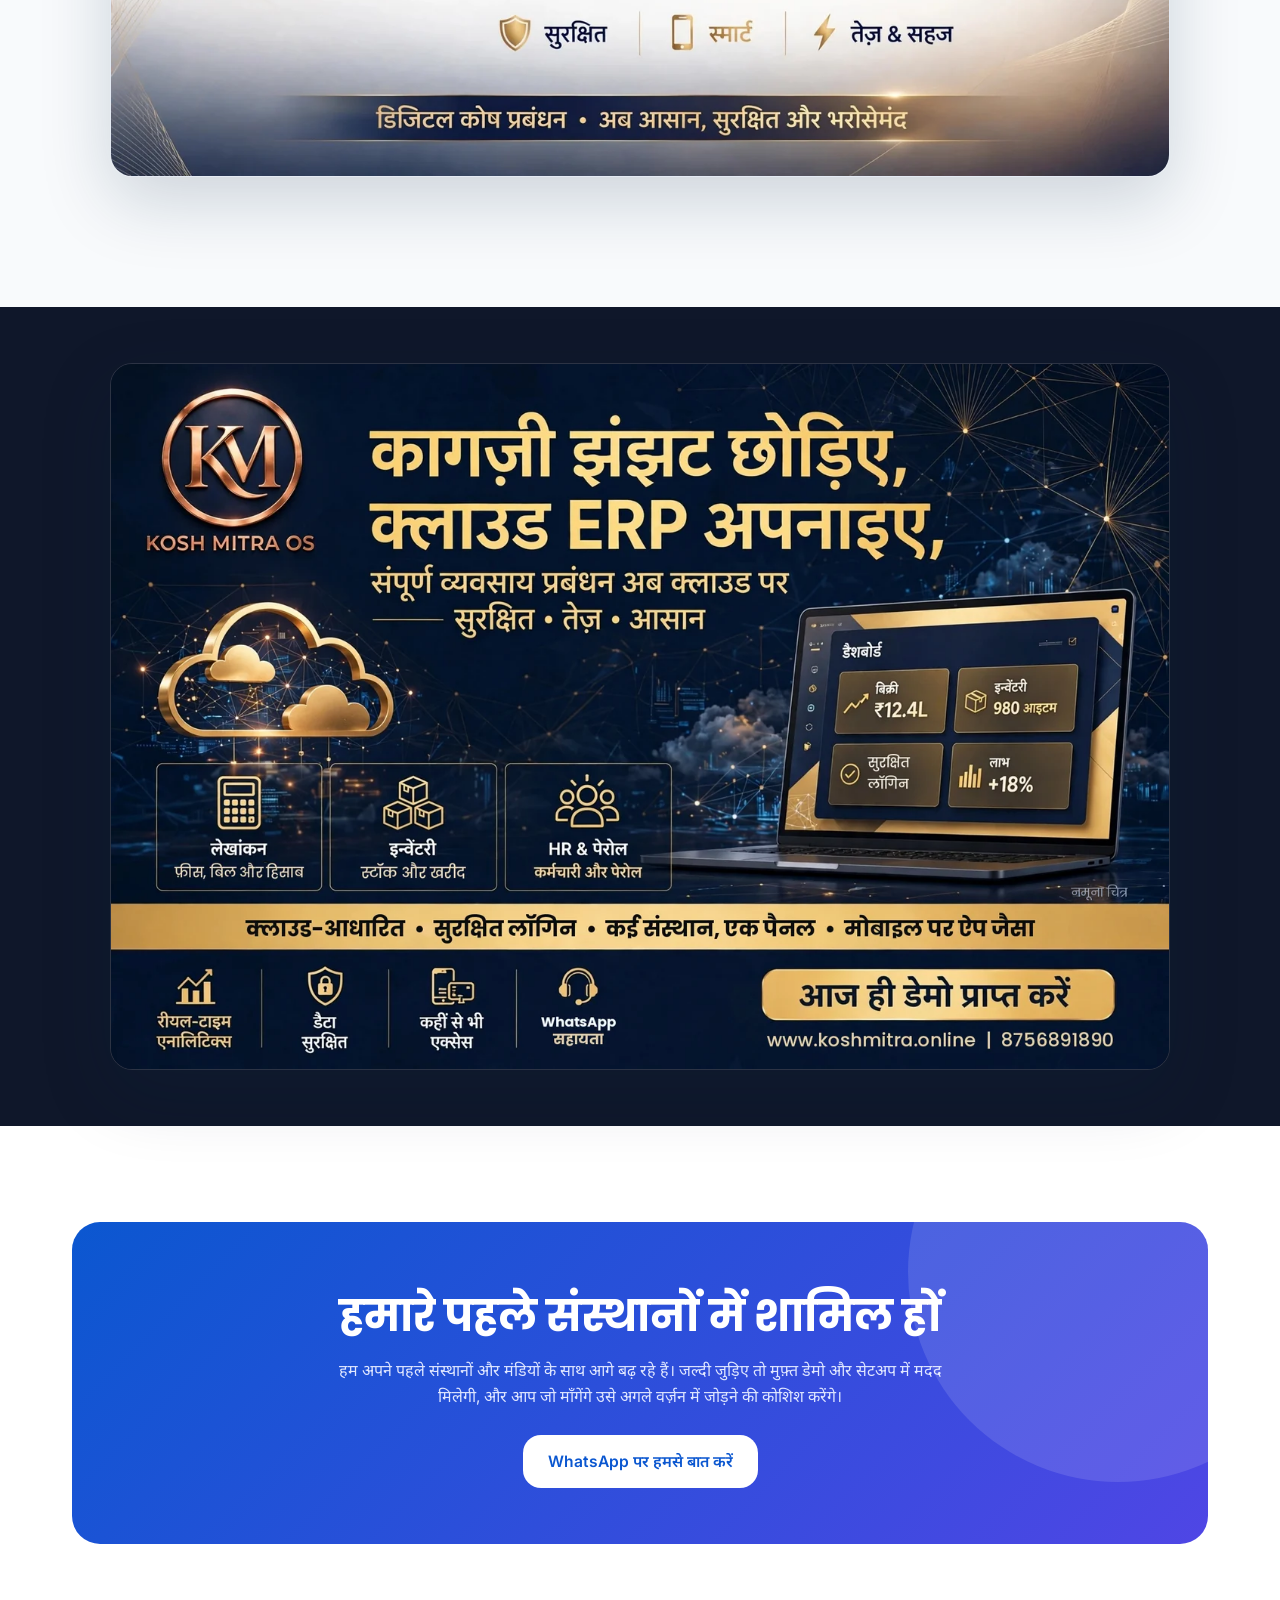
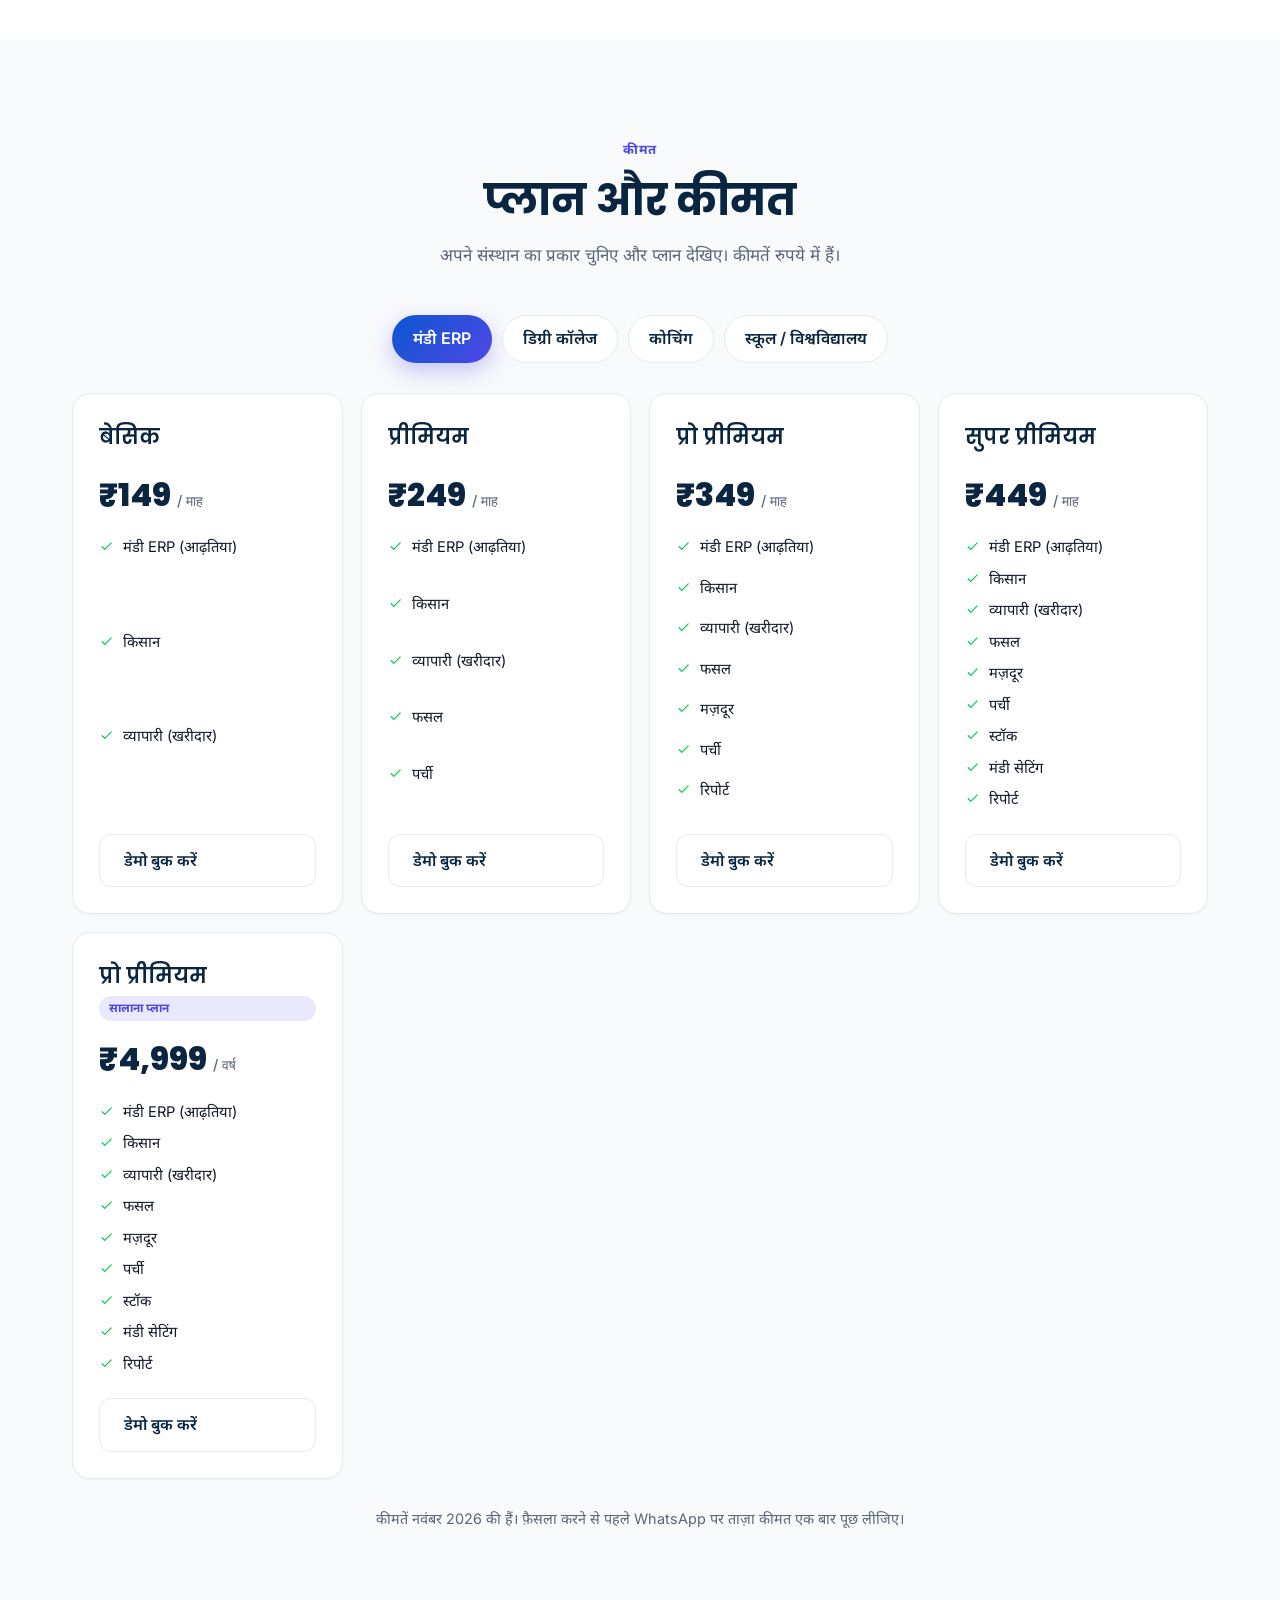
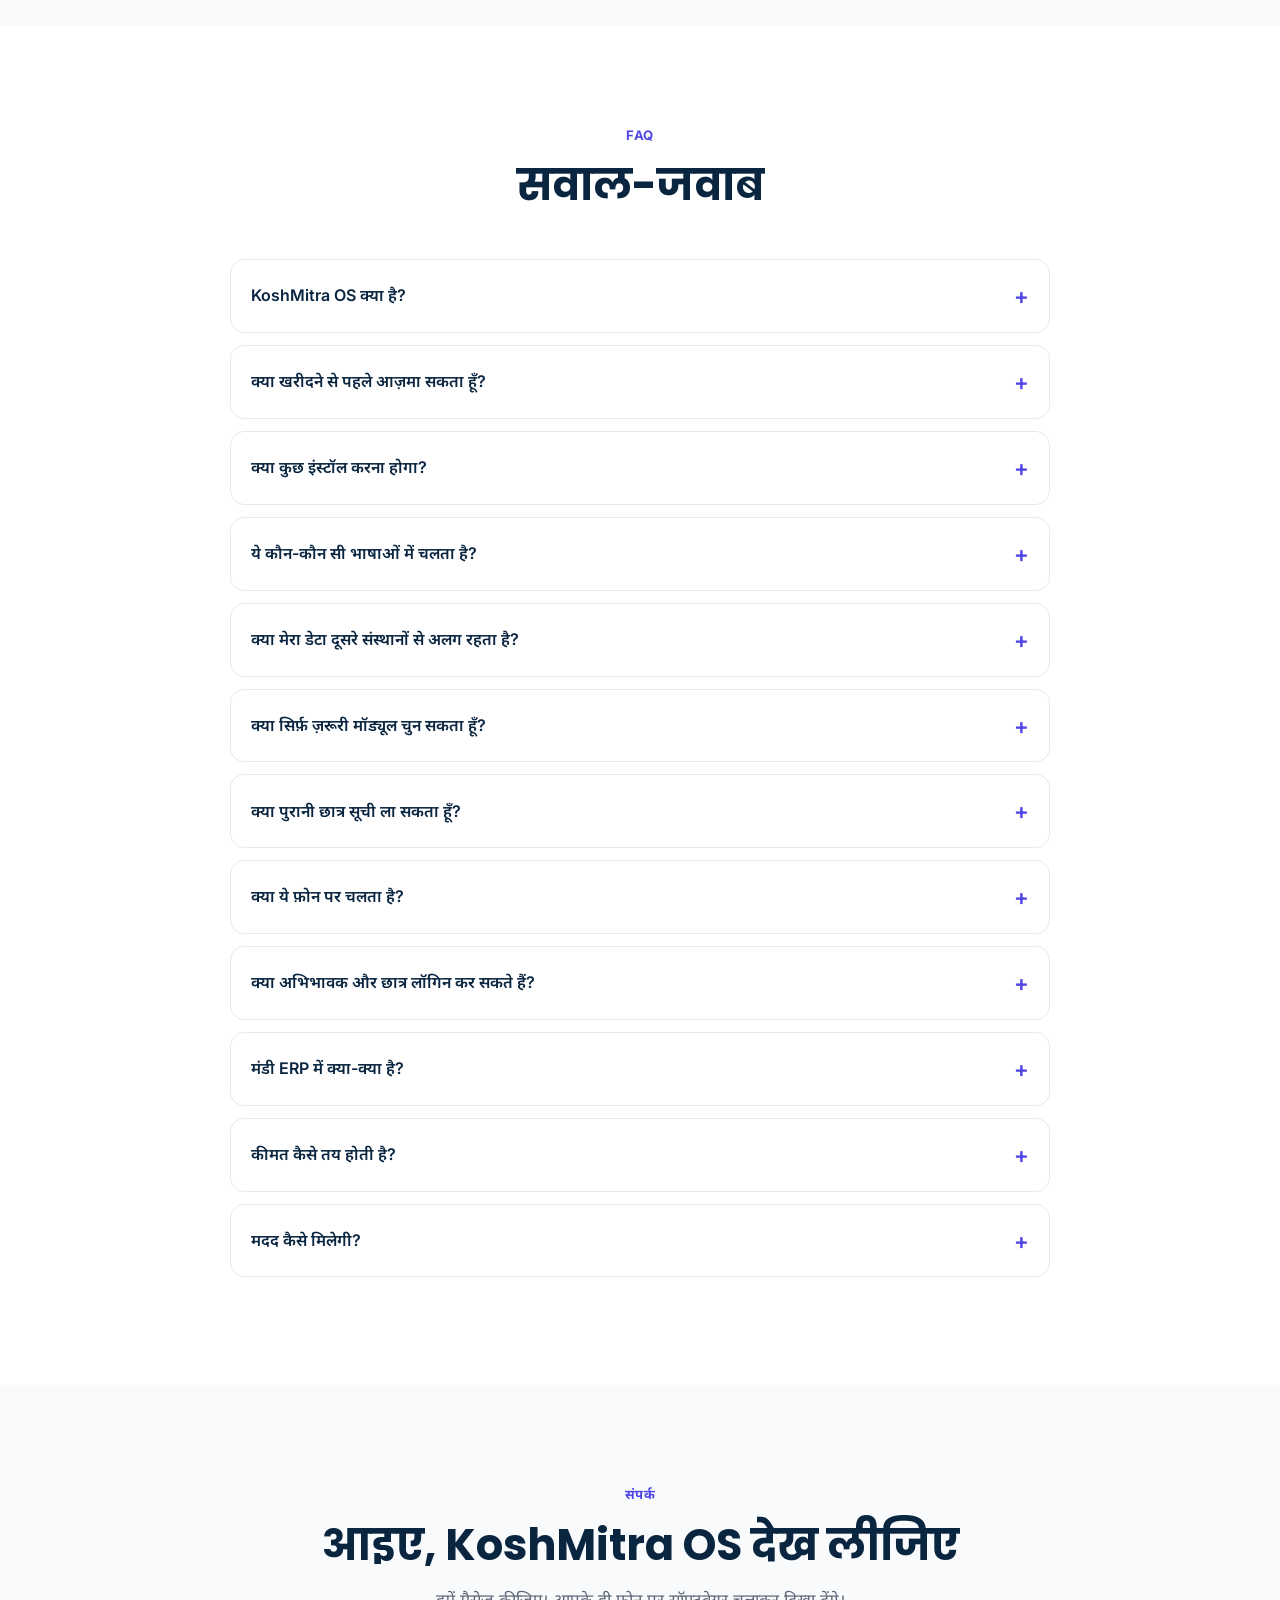
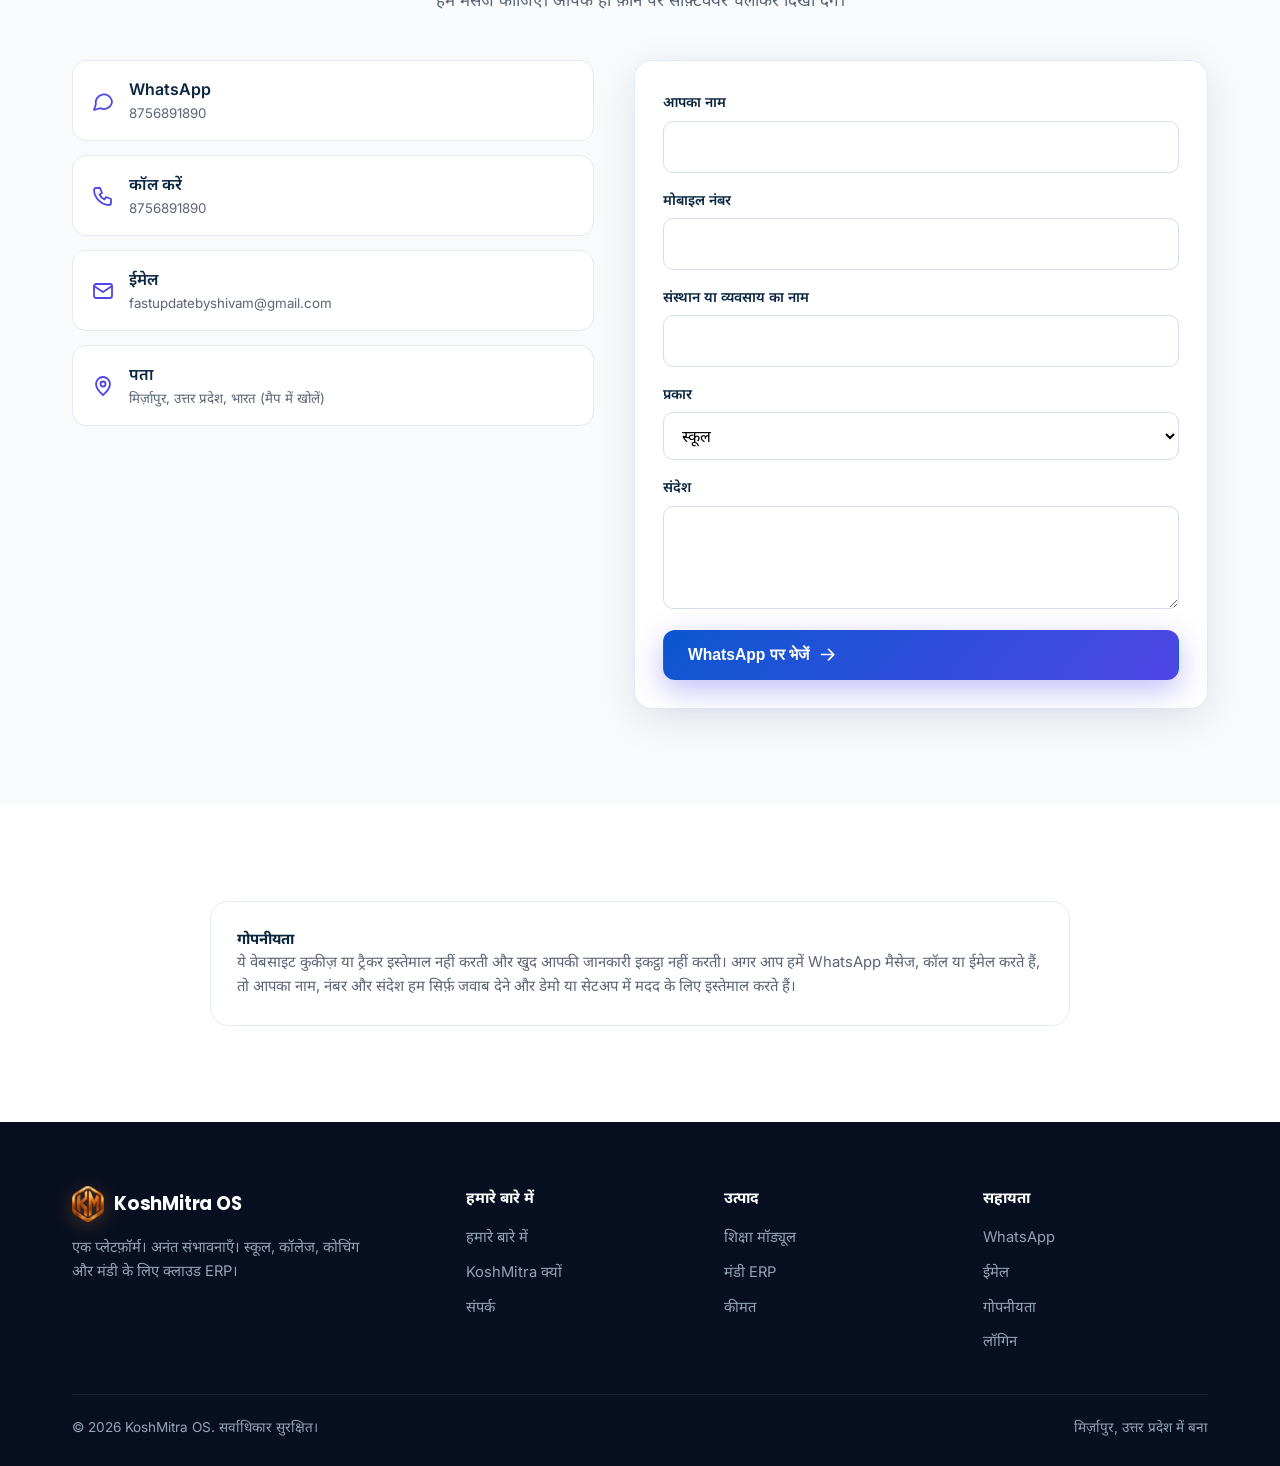
==== commit c24325f1: "Add files via upload" ====
--- a/index.html
+++ b/index.html
@@ -21,7 +21,7 @@
 <link rel="preconnect" href="https://fonts.googleapis.com"><link rel="preconnect" href="https://fonts.gstatic.com" crossorigin>
 <link rel="stylesheet" href="https://fonts.googleapis.com/css2?family=Inter:wght@400;500;600;700&family=Poppins:wght@600;700;800&family=Noto+Sans+Devanagari:wght@400;500;600;700&family=Tiro+Devanagari+Hindi&display=swap">
 <link rel="icon" href="/favicon.ico" sizes="any"><link rel="icon" type="image/png" sizes="32x32" href="/favicon-32.png"><link rel="icon" type="image/png" sizes="192x192" href="/favicon-192.png"><link rel="apple-touch-icon" href="/apple-touch-icon.png">
-<link rel="stylesheet" href="/style.css?v=8">
+<link rel="stylesheet" href="/style.css?v=9">
 <script type="application/ld+json">{"@context": "https://schema.org", "@graph": [{"@type": "Organization", "@id": "https://koshmitraos.in/#org", "name": "KoshMitra OS", "url": "https://koshmitraos.in/", "logo": "https://koshmitraos.in/favicon-192.png", "email": "fastupdatebyshivam@gmail.com", "telephone": "+91-8756891890", "address": {"@type": "PostalAddress", "addressLocality": "Mirzapur", "addressRegion": "Uttar Pradesh", "addressCountry": "IN"}, "contactPoint": {"@type": "ContactPoint", "telephone": "+91-8756891890", "contactType": "sales", "availableLanguage": ["English", "Hindi", "Marathi", "Bengali"]}}, {"@type": "WebSite", "@id": "https://koshmitraos.in/#website", "url": "https://koshmitraos.in/", "name": "KoshMitra OS", "inLanguage": "hi", "publisher": {"@id": "https://koshmitraos.in/#org"}}, {"@type": "SoftwareApplication", "name": "KoshMitra OS", "url": "https://koshmitraos.in/", "image": "https://koshmitraos.in/og-image.png", "applicationCategory": "BusinessApplication", "operatingSystem": "Web", "description": "Cloud ERP for schools, colleges, universities, coaching institutes and mandi (commission agent) business.", "publisher": {"@id": "https://koshmitraos.in/#org"}}, {"@type": "FAQPage", "mainEntity": [{"@type": "Question", "name": "KoshMitra OS क्या है?", "acceptedAnswer": {"@type": "Answer", "text": "KoshMitra OS एक क्लाउड ERP है, यानी इंटरनेट पर चलने वाला सॉफ़्टवेयर। स्कूल, कॉलेज, विश्वविद्यालय, कोचिंग और मंडी (आढ़तिया) के कारोबार का रोज़ का काम इसमें होता है: फ़ीस, बिल, एडमिशन, हाज़िरी, रिपोर्ट और बहुत कुछ।"}}, {"@type": "Question", "name": "क्या खरीदने से पहले आज़मा सकता हूँ?", "acceptedAnswer": {"@type": "Answer", "text": "हाँ, बिल्कुल। WhatsApp पर मुफ़्त डेमो मांगिए, हम आपके अपने फ़ोन पर सॉफ़्टवेयर चलाकर दिखा देंगे।"}}, {"@type": "Question", "name": "क्या कुछ इंस्टॉल करना होगा?", "acceptedAnswer": {"@type": "Answer", "text": "नहीं। ये ब्राउज़र में ही चलता है। फ़ोन पर चाहें तो होम स्क्रीन पर जोड़ लीजिए, फिर ऐप की तरह खुलेगा।"}}, {"@type": "Question", "name": "ये कौन-कौन सी भाषाओं में चलता है?", "acceptedAnswer": {"@type": "Answer", "text": "अंग्रेज़ी, हिन्दी, मराठी, बंगाली, ओड़िया, नेपाली, असमिया, मैथिली, मणिपुरी, कश्मीरी और संस्कृत।"}}, {"@type": "Question", "name": "क्या मेरा डेटा दूसरे संस्थानों से अलग रहता है?", "acceptedAnswer": {"@type": "Answer", "text": "हाँ। हर संस्थान अपने अलग खाते में काम करता है, और हर व्यक्ति सिर्फ़ वही पेज देख पाता है जिसकी आप अनुमति दें।"}}, {"@type": "Question", "name": "क्या सिर्फ़ ज़रूरी मॉड्यूल चुन सकता हूँ?", "acceptedAnswer": {"@type": "Answer", "text": "हाँ। हर संस्थान के लिए मॉड्यूल चालू या बंद किए जा सकते हैं, इसलिए आप सिर्फ़ वही चलाते हैं जो चाहिए।"}}, {"@type": "Question", "name": "क्या पुरानी छात्र सूची ला सकता हूँ?", "acceptedAnswer": {"@type": "Answer", "text": "छात्रों की सूची फ़ोटो के साथ Excel फ़ाइल से डाली जा सकती है। आपका मामला कैसा है, हमें बताइए, हम रास्ता बता देंगे।"}}, {"@type": "Question", "name": "क्या ये फ़ोन पर चलता है?", "acceptedAnswer": {"@type": "Answer", "text": "हाँ। पेज फ़ोन और कंप्यूटर, दोनों पर चलने के लिए बने हैं, और अभिभावक व छात्र अपना पोर्टल फ़ोन से देख सकते हैं।"}}, {"@type": "Question", "name": "क्या अभिभावक और छात्र लॉगिन कर सकते हैं?", "acceptedAnswer": {"@type": "Answer", "text": "हाँ। फ़ीस, नोटिस और होमवर्क के लिए अभिभावक पोर्टल और छात्र पोर्टल हैं।"}}, {"@type": "Question", "name": "मंडी ERP में क्या-क्या है?", "acceptedAnswer": {"@type": "Answer", "text": "आढ़तिया के लिए किसान और खरीदार रिकॉर्ड, किसान पर्ची, किसान व खरीदार बिल, पैकिंग, लेजर, स्टॉक, स्टेटमेंट और रिपोर्ट।"}}, {"@type": "Question", "name": "कीमत कैसे तय होती है?", "acceptedAnswer": {"@type": "Answer", "text": "प्लान महीने के हिसाब से हैं (मंडी के लिए सालाना प्लान भी है)। कीमत संस्थान के प्रकार और प्लान पर निर्भर है, ऊपर 'कीमत' वाले हिस्से में सब लिखा है।"}}, {"@type": "Question", "name": "मदद कैसे मिलेगी?", "acceptedAnswer": {"@type": "Answer", "text": "WhatsApp पर मैसेज कीजिए या ईमेल लिखिए। हम जवाब देंगे और सेटअप में साथ रहेंगे।"}}]}]}</script>
 </head>
 <body>
@@ -32,9 +32,9 @@
   <button class="burger" aria-label="Open menu" aria-expanded="false">&#9776;</button>
   <ul class="menu">
     <li class="home"><a href="#top">होम</a></li><li><a href="#features">विशेषताएँ</a></li><li><a href="#solutions">समाधान</a></li><li><a href="#modules">मॉड्यूल</a></li><li><a href="#pricing">कीमत</a></li><li><a href="/about.html">हमारे बारे में</a></li><li><a href="#contact">संपर्क</a></li>
-    <li class="mo"><a class="btn line sm" href="https://koshmitra.online/login">लॉगिन</a></li><li class="mo"><a class="btn line sm" href="https://koshmitra.online/student-login">स्टूडेंट लॉगिन</a></li><li class="mo"><a class="btn pri sm" href="https://koshmitra.online/register">रजिस्टर</a></li><li class="mo"><a class="btn glass sm" href="https://wa.me/918756891890?text=Hello%2C%20I%20want%20a%20free%20demo%20of%20KoshMitra%20OS">डेमो बुक करें</a></li>
+    <li class="mo"><a class="btn line sm" href="https://app.koshmitraos.in/login">लॉगिन</a></li><li class="mo"><a class="btn line sm" href="https://app.koshmitraos.in/student-login">स्टूडेंट लॉगिन</a></li><li class="mo"><a class="btn pri sm" href="https://app.koshmitraos.in/register">रजिस्टर</a></li><li class="mo"><a class="btn glass sm" href="https://wa.me/918756891890?text=Hello%2C%20I%20want%20a%20free%20demo%20of%20KoshMitra%20OS">डेमो बुक करें</a></li>
   </ul>
-  <div class="cta"><select id="lang" class="langsel" aria-label="Language"><option value="hi" selected>हिन्दी</option><option value="en">English</option><option value="mr">मराठी</option><option value="bn">বাংলা</option></select><a class="btn line sm" href="https://koshmitra.online/student-login">स्टूडेंट लॉगिन</a><a class="btn line sm" href="https://koshmitra.online/login">लॉगिन</a><a class="btn pri sm" href="https://koshmitra.online/register">रजिस्टर</a></div>
+  <div class="cta"><select id="lang" class="langsel" aria-label="Language"><option value="hi" selected>हिन्दी</option><option value="en">English</option><option value="mr">मराठी</option><option value="bn">বাংলা</option></select><a class="btn line sm" href="https://app.koshmitraos.in/student-login">स्टूडेंट लॉगिन</a><a class="btn line sm" href="https://app.koshmitraos.in/login">लॉगिन</a><a class="btn pri sm" href="https://app.koshmitraos.in/register">रजिस्टर</a></div>
 </div></header>
 
 <main id="main">
@@ -47,7 +47,7 @@
       <p class="slogan">आपके कोष का सच्चा मित्र “कोषमित्र”</p>
       <p class="sub">फ़ीस, बिल, एडमिशन, हाज़िरी, स्टाफ और रिपोर्ट, पूरा संस्थान एक ही जगह से चलाइए। सुरक्षित है, और फ़ोन पर भी चलता है।</p>
       <div class="btns"><a class="btn pri" href="https://wa.me/918756891890?text=Hello%2C%20I%20want%20a%20free%20demo%20of%20KoshMitra%20OS">मुफ़्त डेमो शुरू करें <svg class="ic" viewBox="0 0 24 24" aria-hidden="true"><path d="M5 12h14M13 6l6 6-6 6"/></svg></a><a class="btn glass" href="#showcase">डैशबोर्ड देखें</a></div>
-      <div class="quick"><a class="btn glass sm" href="https://koshmitra.online/login">लॉगिन</a><a class="btn glass sm" href="https://koshmitra.online/student-login">स्टूडेंट लॉगिन</a><a class="btn glass sm" href="https://koshmitra.online/register">रजिस्टर</a></div>
+      <div class="quick"><a class="btn glass sm" href="https://app.koshmitraos.in/login">लॉगिन</a><a class="btn glass sm" href="https://app.koshmitraos.in/student-login">स्टूडेंट लॉगिन</a><a class="btn glass sm" href="https://app.koshmitraos.in/register">रजिस्टर</a></div>
       <p class="tag"><b>एक प्लेटफ़ॉर्म।</b> अनंत संभावनाएँ।</p>
     </div>
     <div class="stage" aria-hidden="true">
@@ -169,11 +169,11 @@
     <div><a class="logo" href="#top"><img src="/logo-mark.png" width="36" height="41" alt="">KoshMitra OS</a><p style="margin:14px 0 0;max-width:300px;font-size:.92rem">एक प्लेटफ़ॉर्म। अनंत संभावनाएँ। स्कूल, कॉलेज, कोचिंग और मंडी के लिए क्लाउड ERP।</p></div>
     <div><h4>हमारे बारे में</h4><ul><li><a href="/about.html">हमारे बारे में</a></li><li><a href="#features">KoshMitra क्यों</a></li><li><a href="#contact">संपर्क</a></li></ul></div>
     <div><h4>उत्पाद</h4><ul><li><a href="#modules">शिक्षा मॉड्यूल</a></li><li><a href="#solutions">मंडी ERP</a></li><li><a href="#pricing">कीमत</a></li></ul></div>
-    <div><h4>सहायता</h4><ul><li><a href="https://wa.me/918756891890?text=Hello%2C%20I%20want%20a%20free%20demo%20of%20KoshMitra%20OS">WhatsApp</a></li><li><a href="mailto:fastupdatebyshivam@gmail.com">ईमेल</a></li><li><a href="#privacy">गोपनीयता</a></li><li><a href="https://koshmitra.online/login">लॉगिन</a></li></ul></div>
+    <div><h4>सहायता</h4><ul><li><a href="https://wa.me/918756891890?text=Hello%2C%20I%20want%20a%20free%20demo%20of%20KoshMitra%20OS">WhatsApp</a></li><li><a href="mailto:fastupdatebyshivam@gmail.com">ईमेल</a></li><li><a href="#privacy">गोपनीयता</a></li><li><a href="https://app.koshmitraos.in/login">लॉगिन</a></li></ul></div>
   </div>
   <div class="bot"><span>&copy; <span id="yr">2026</span> KoshMitra OS. सर्वाधिकार सुरक्षित।</span><span>मिर्ज़ापुर, उत्तर प्रदेश में बना</span></div>
 </div></footer>
 <a class="fab" href="https://wa.me/918756891890?text=Hello%2C%20I%20want%20a%20free%20demo%20of%20KoshMitra%20OS" aria-label="Chat on WhatsApp"><svg class="ic" viewBox="0 0 24 24" aria-hidden="true"><path d="M21 12a8 8 0 0 1-11.5 7.2L3 21l1.8-5.5A8 8 0 1 1 21 12z"/></svg><span>WhatsApp</span></a>
-<script src="/script.js?v=8" defer></script>
+<script src="/script.js?v=9" defer></script>
 </body>
 </html>
